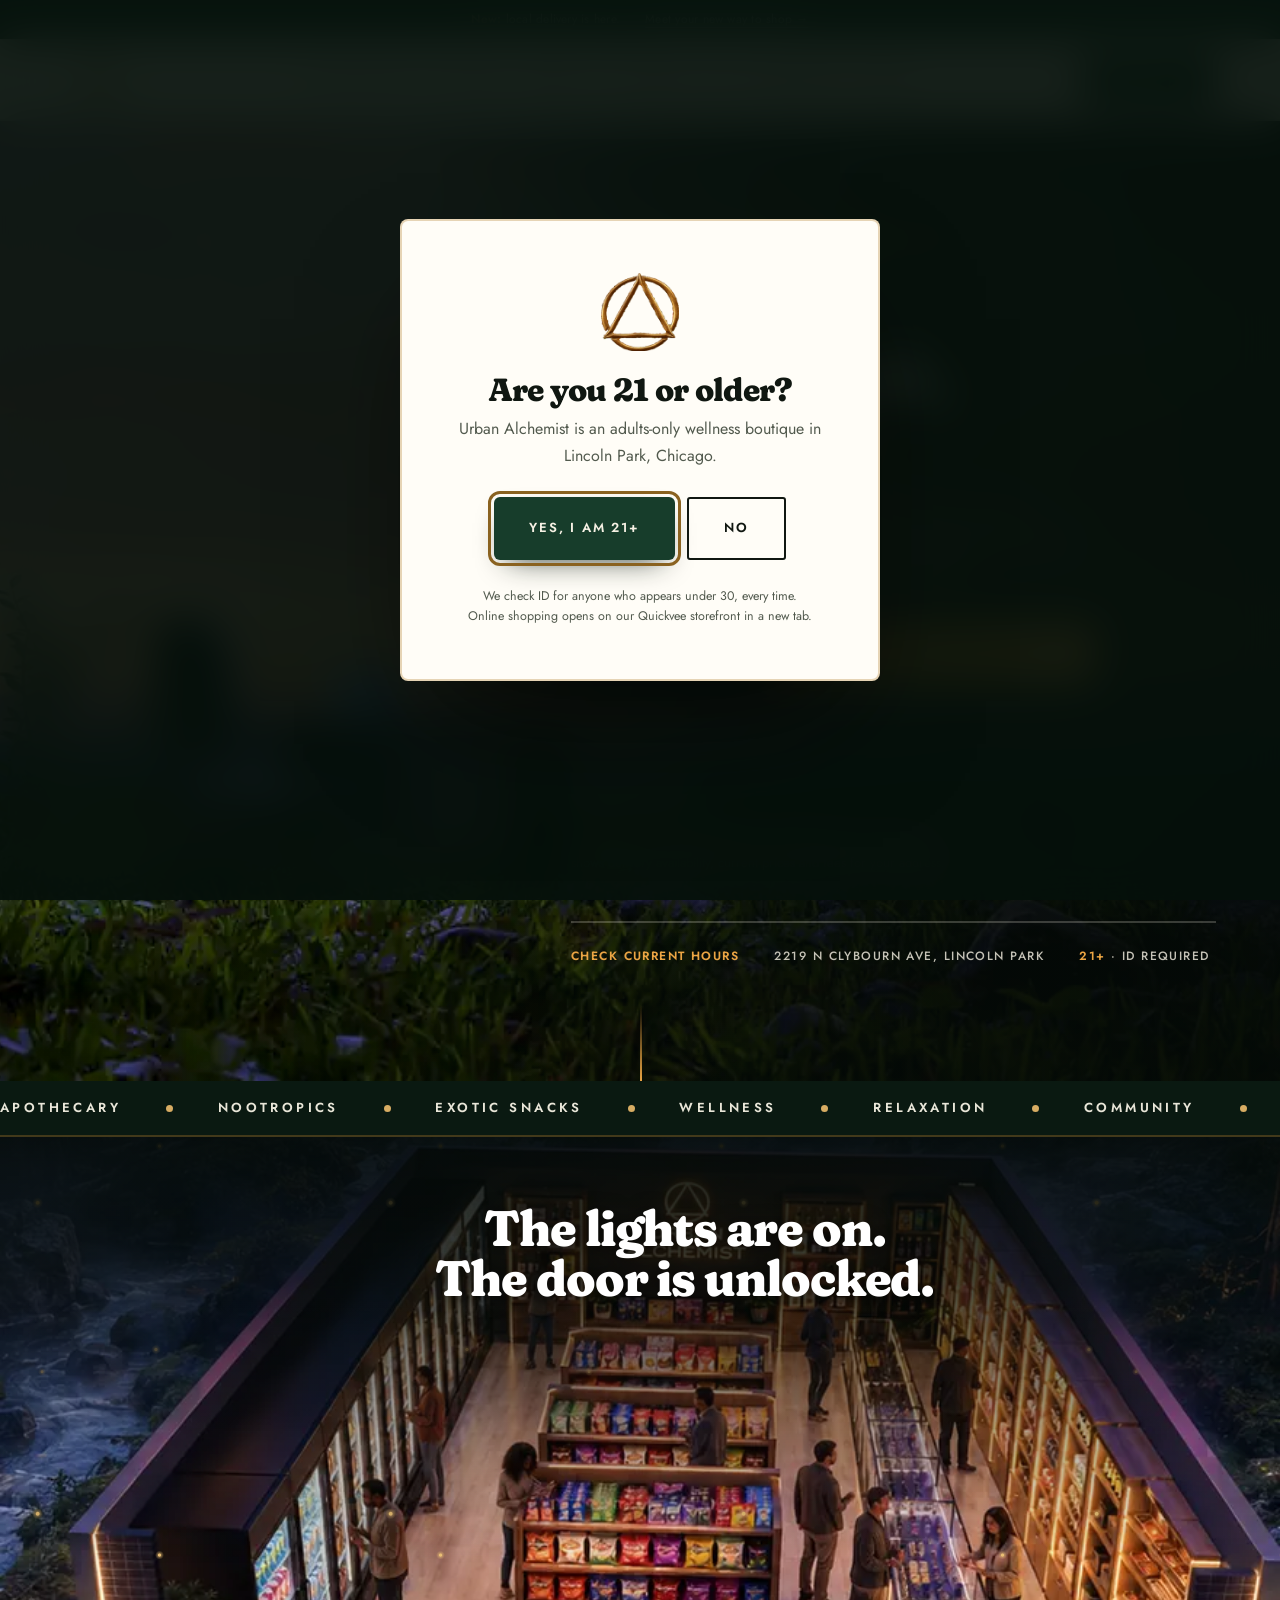
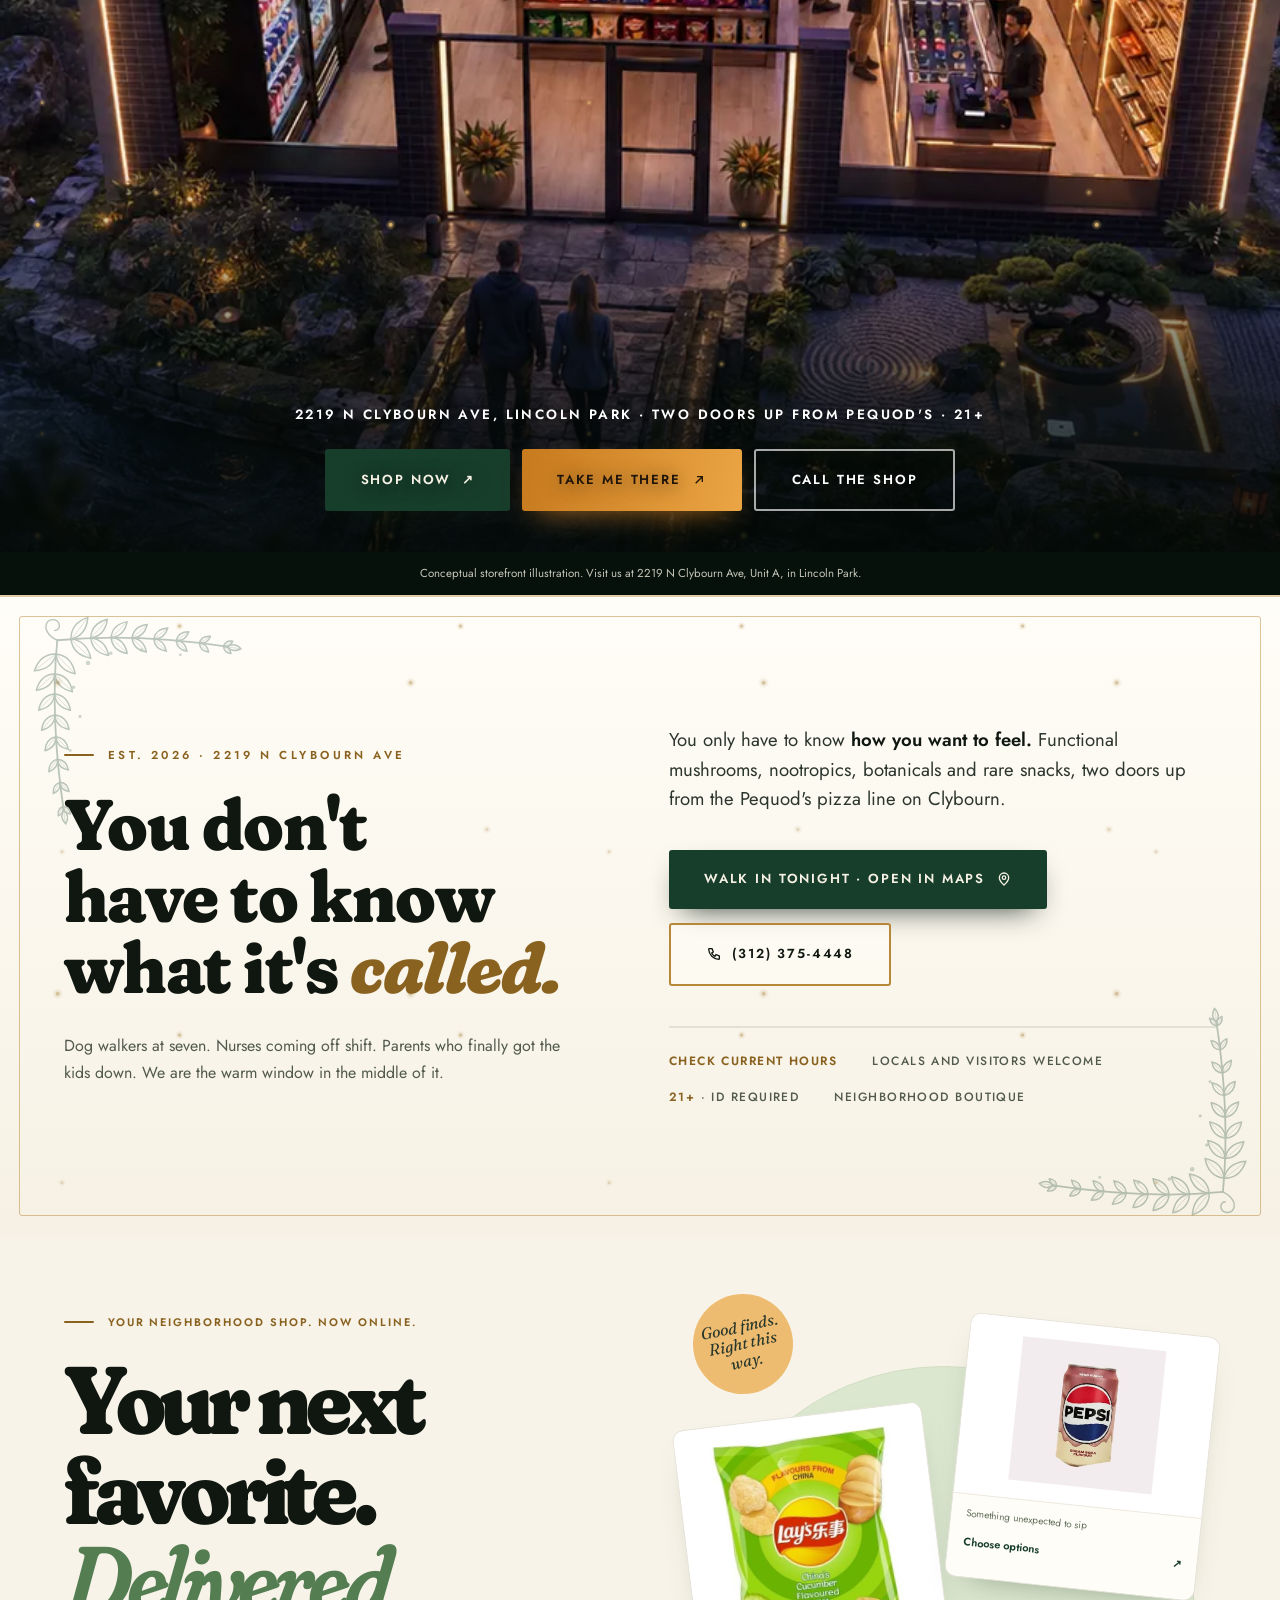
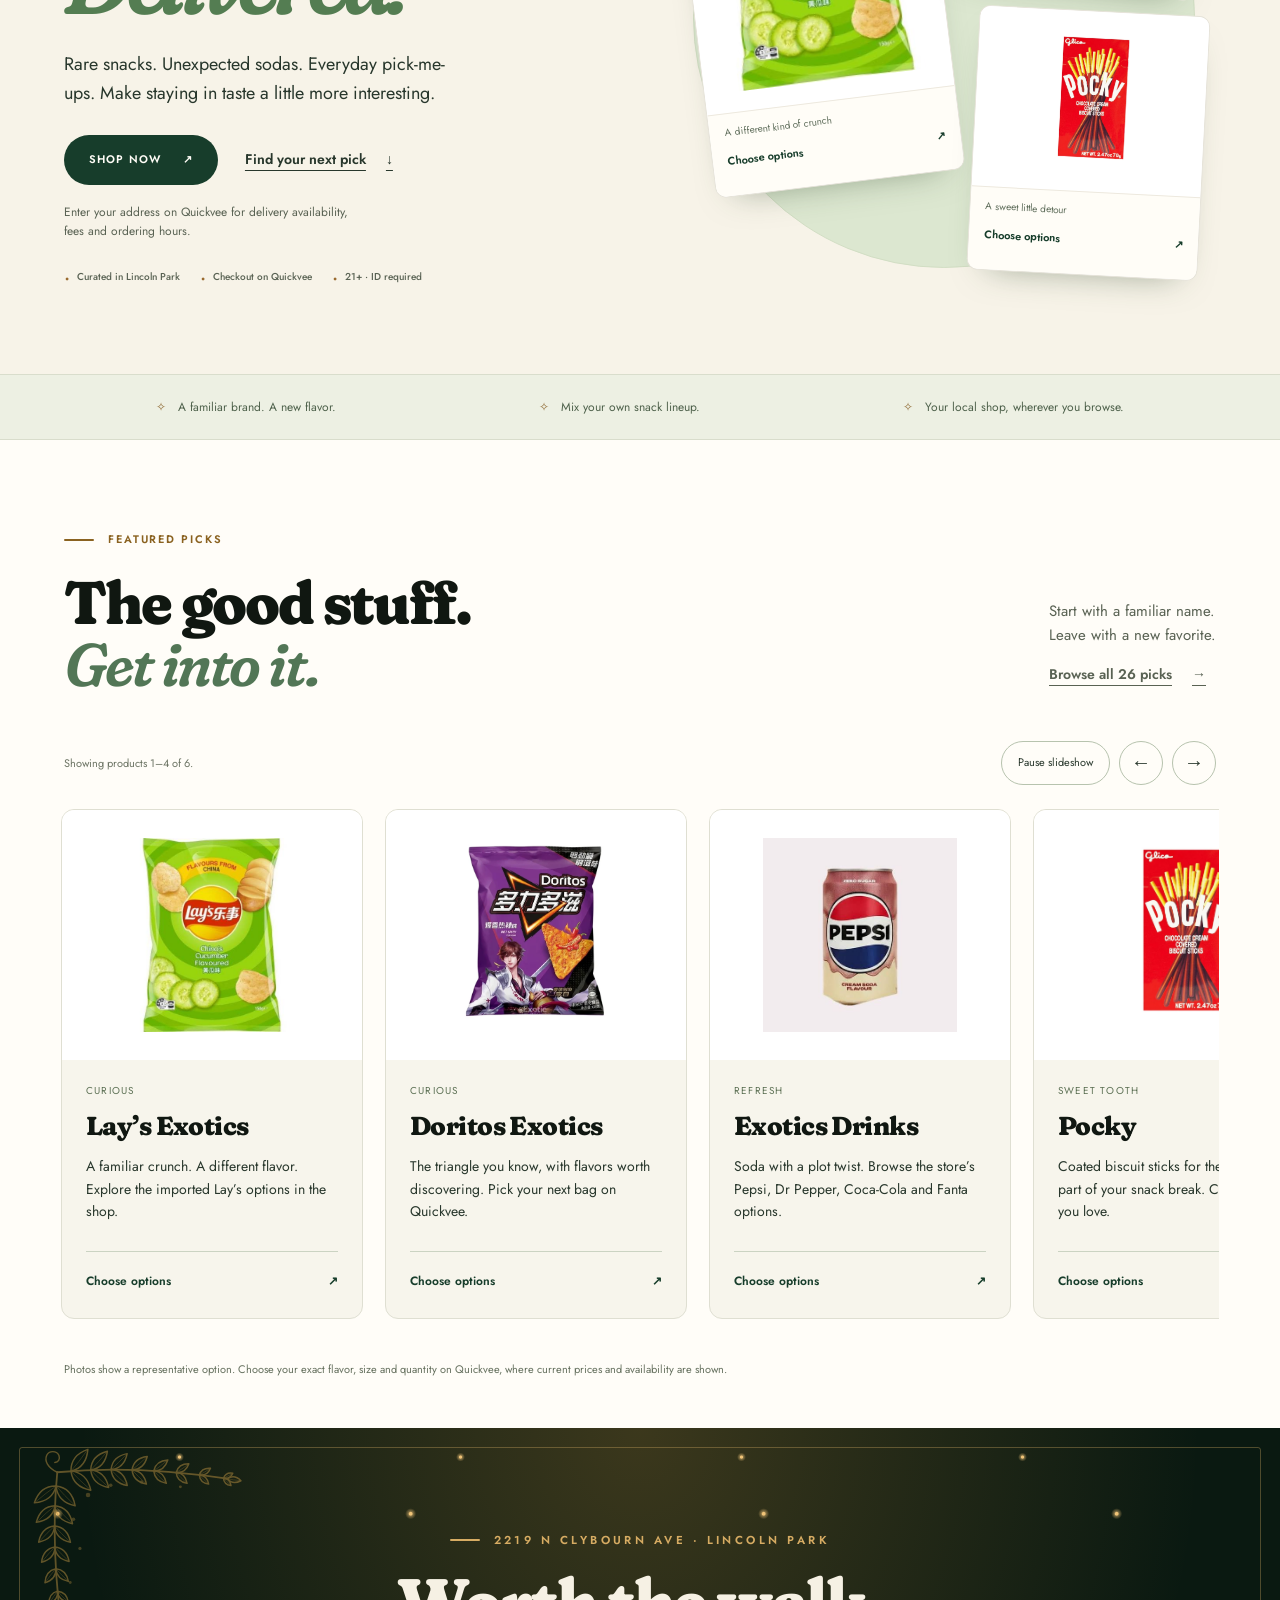
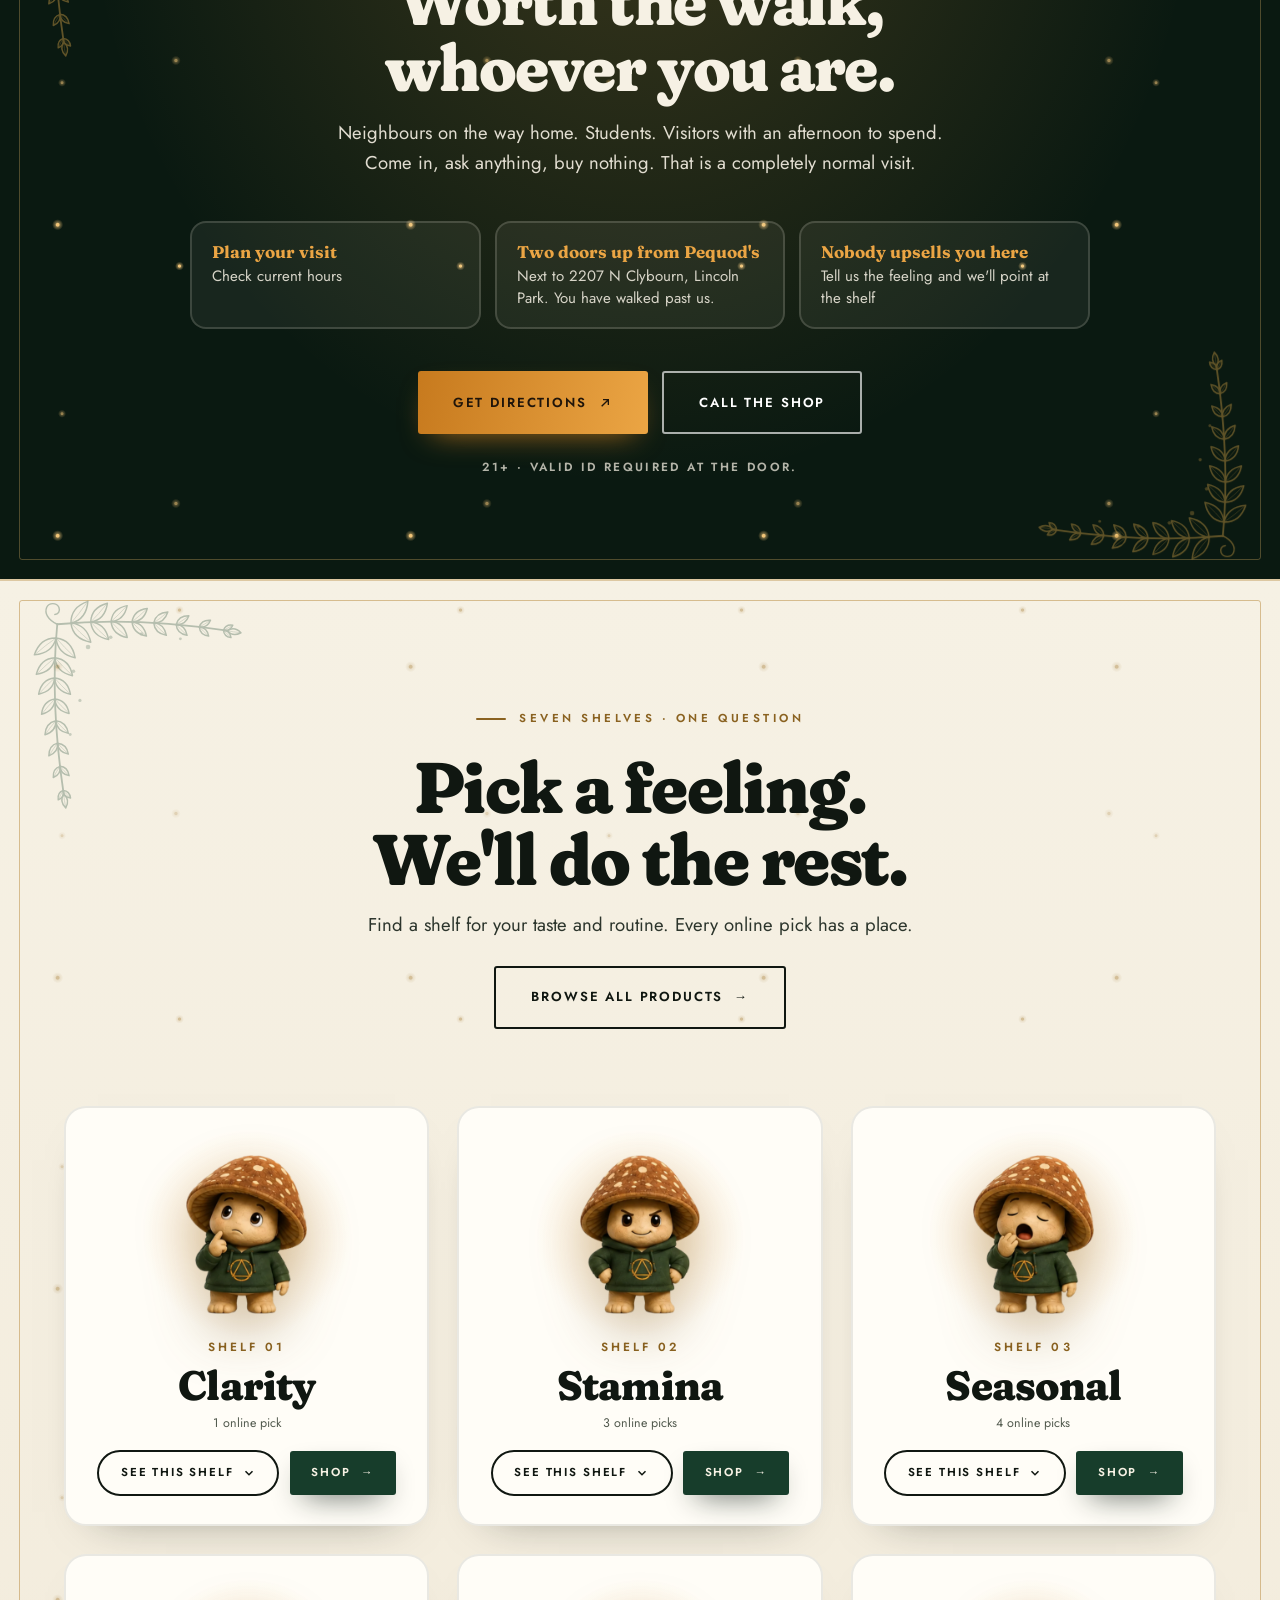
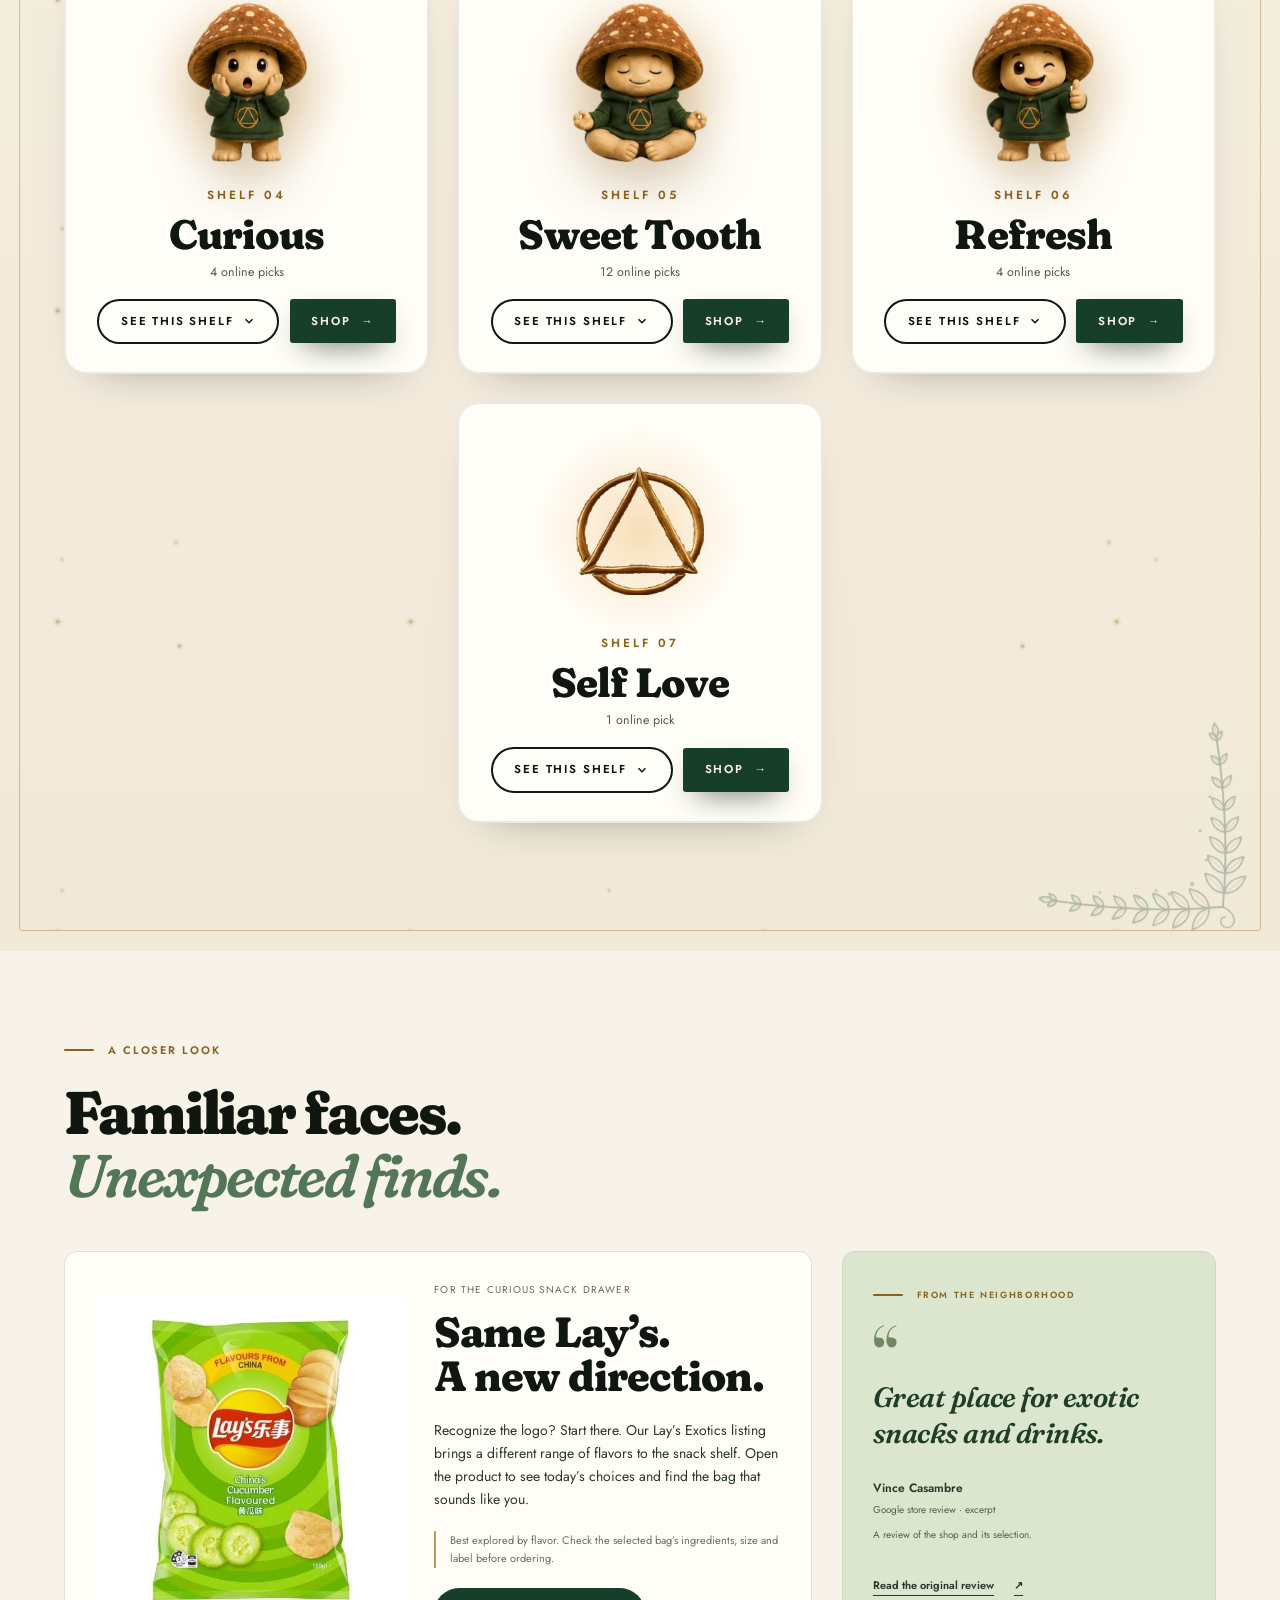
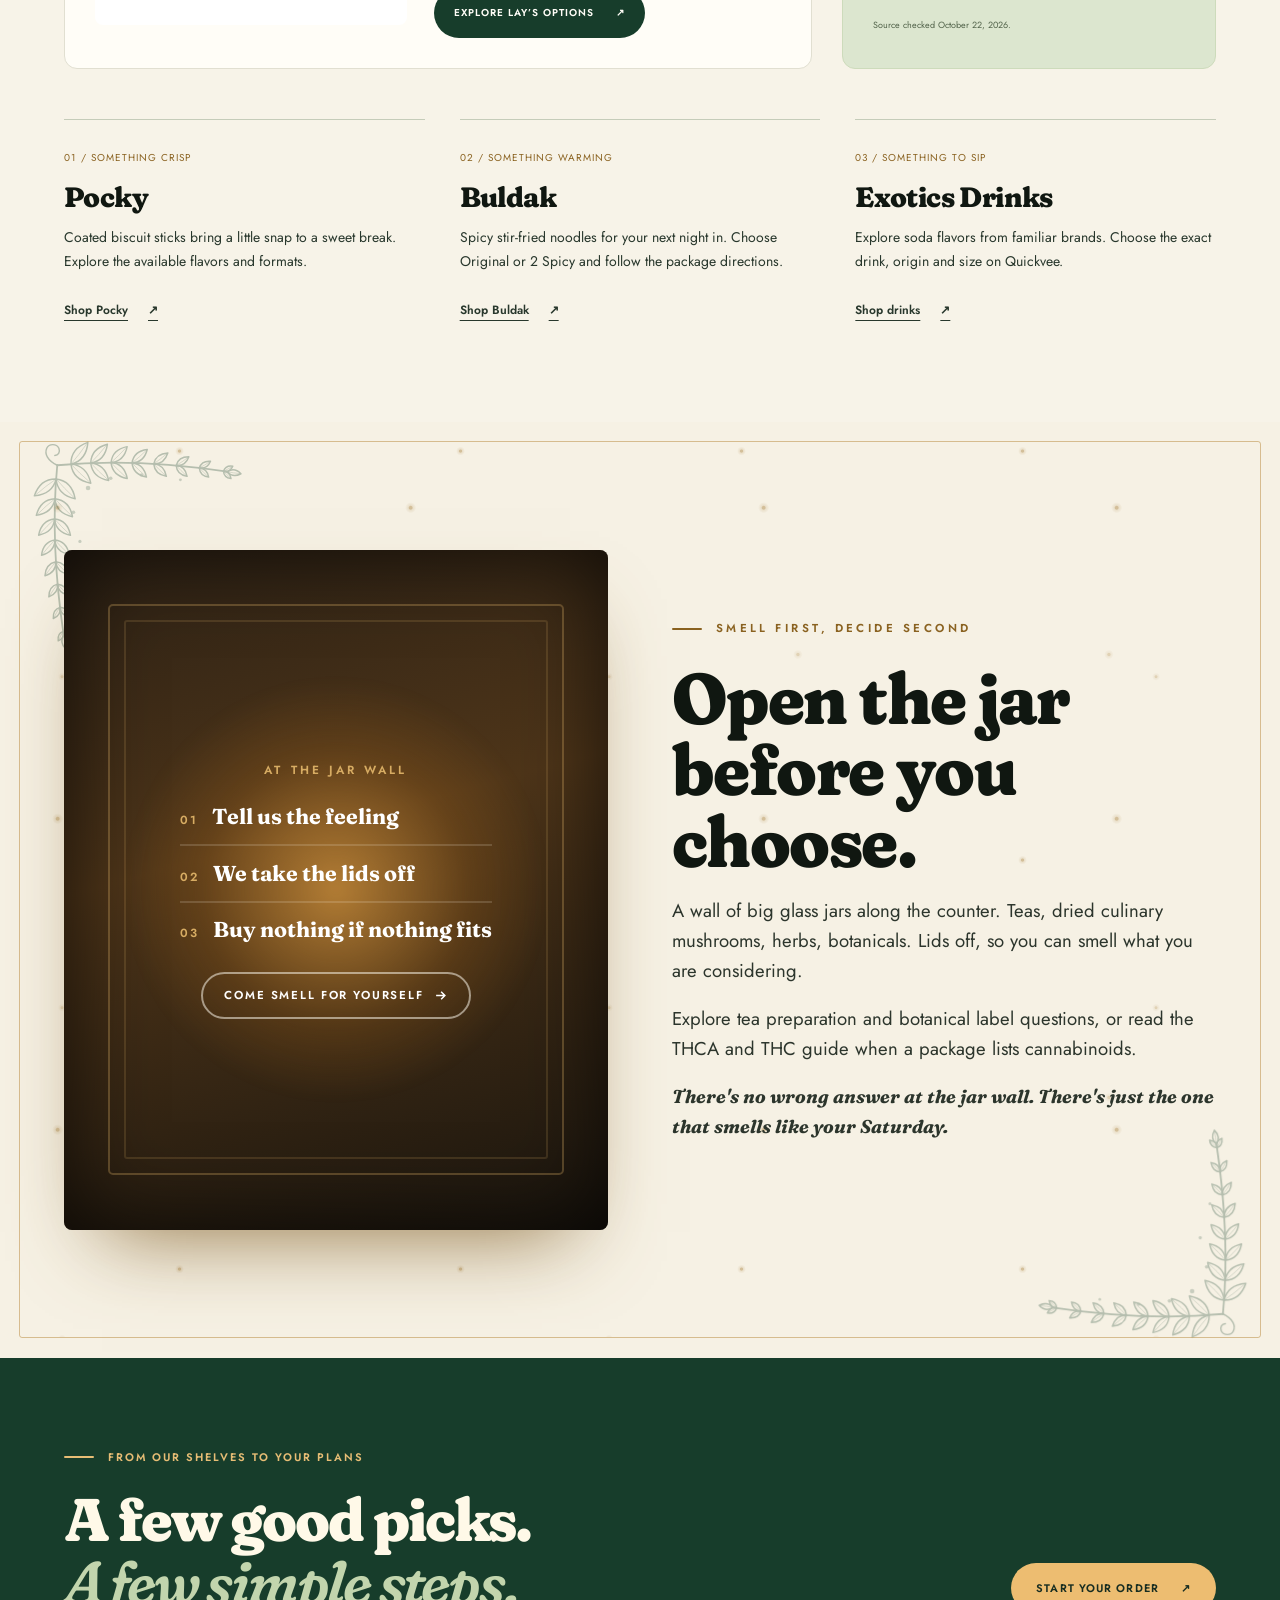
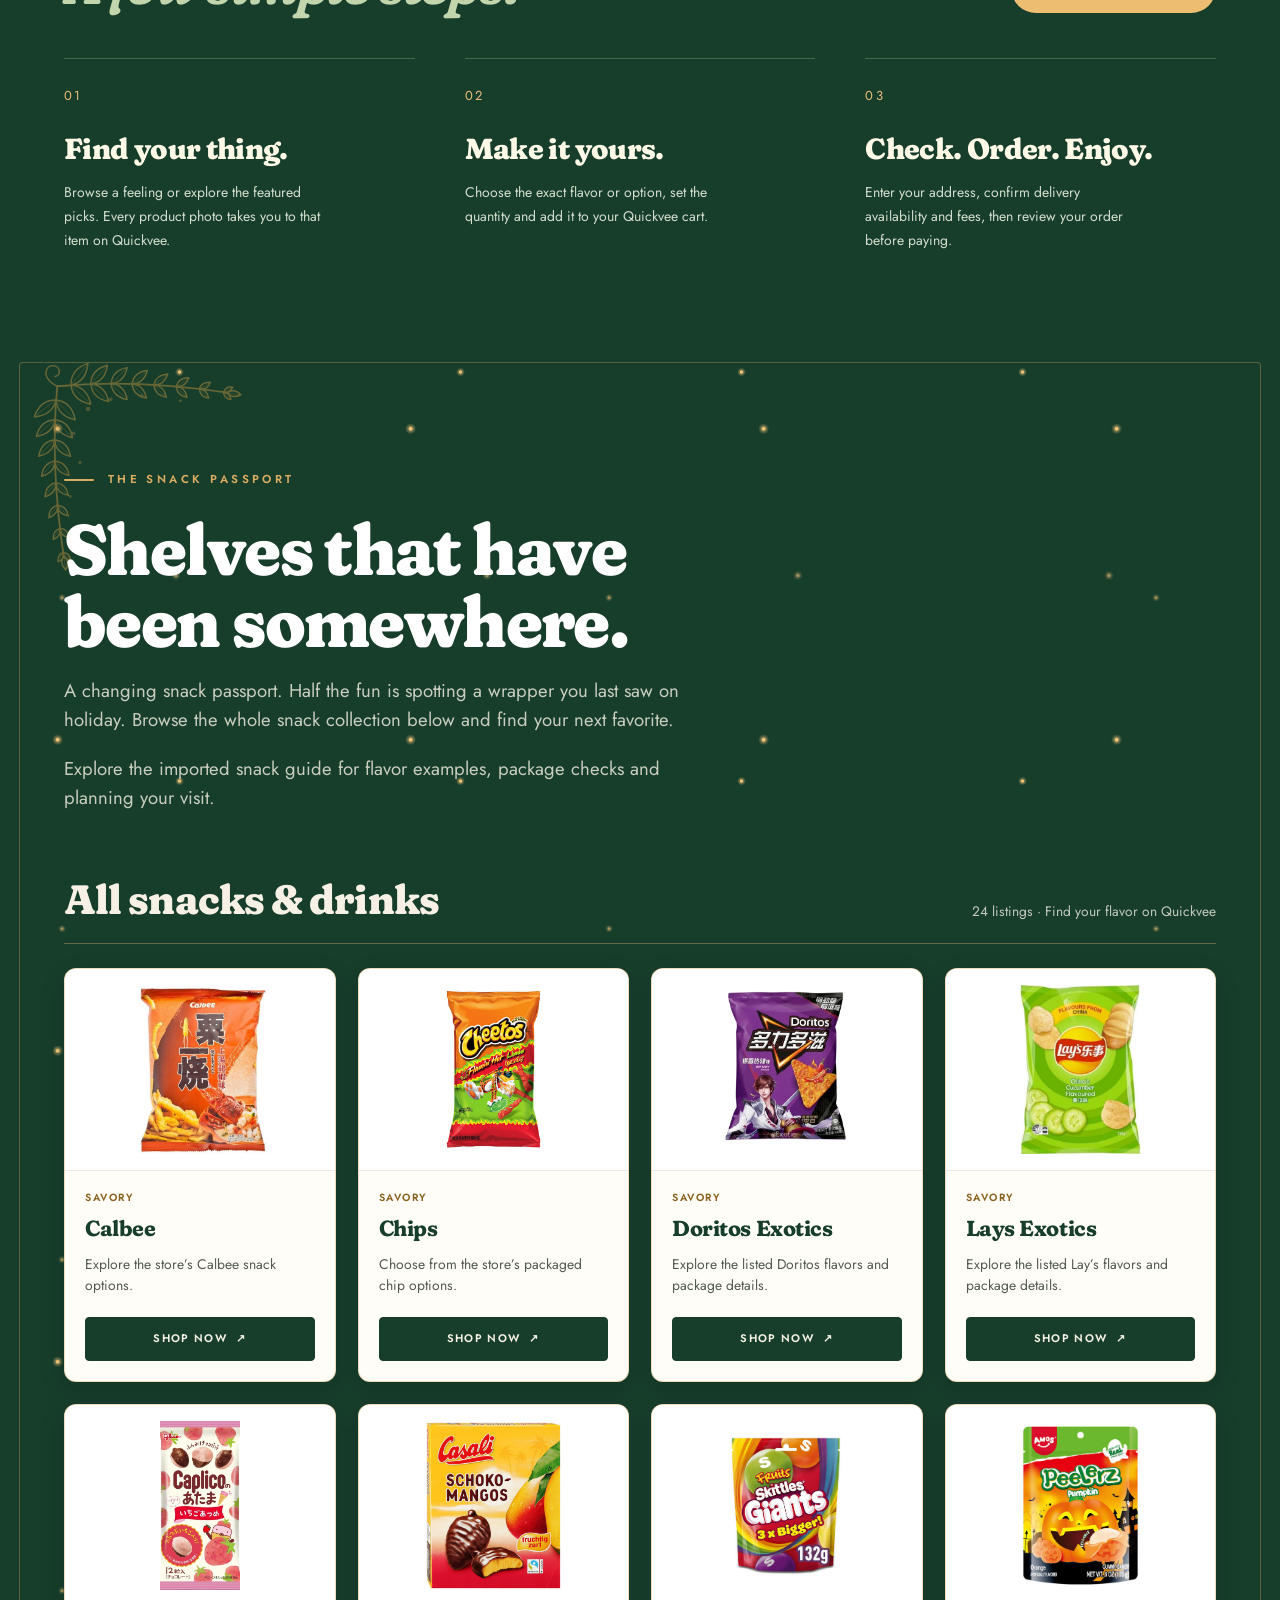
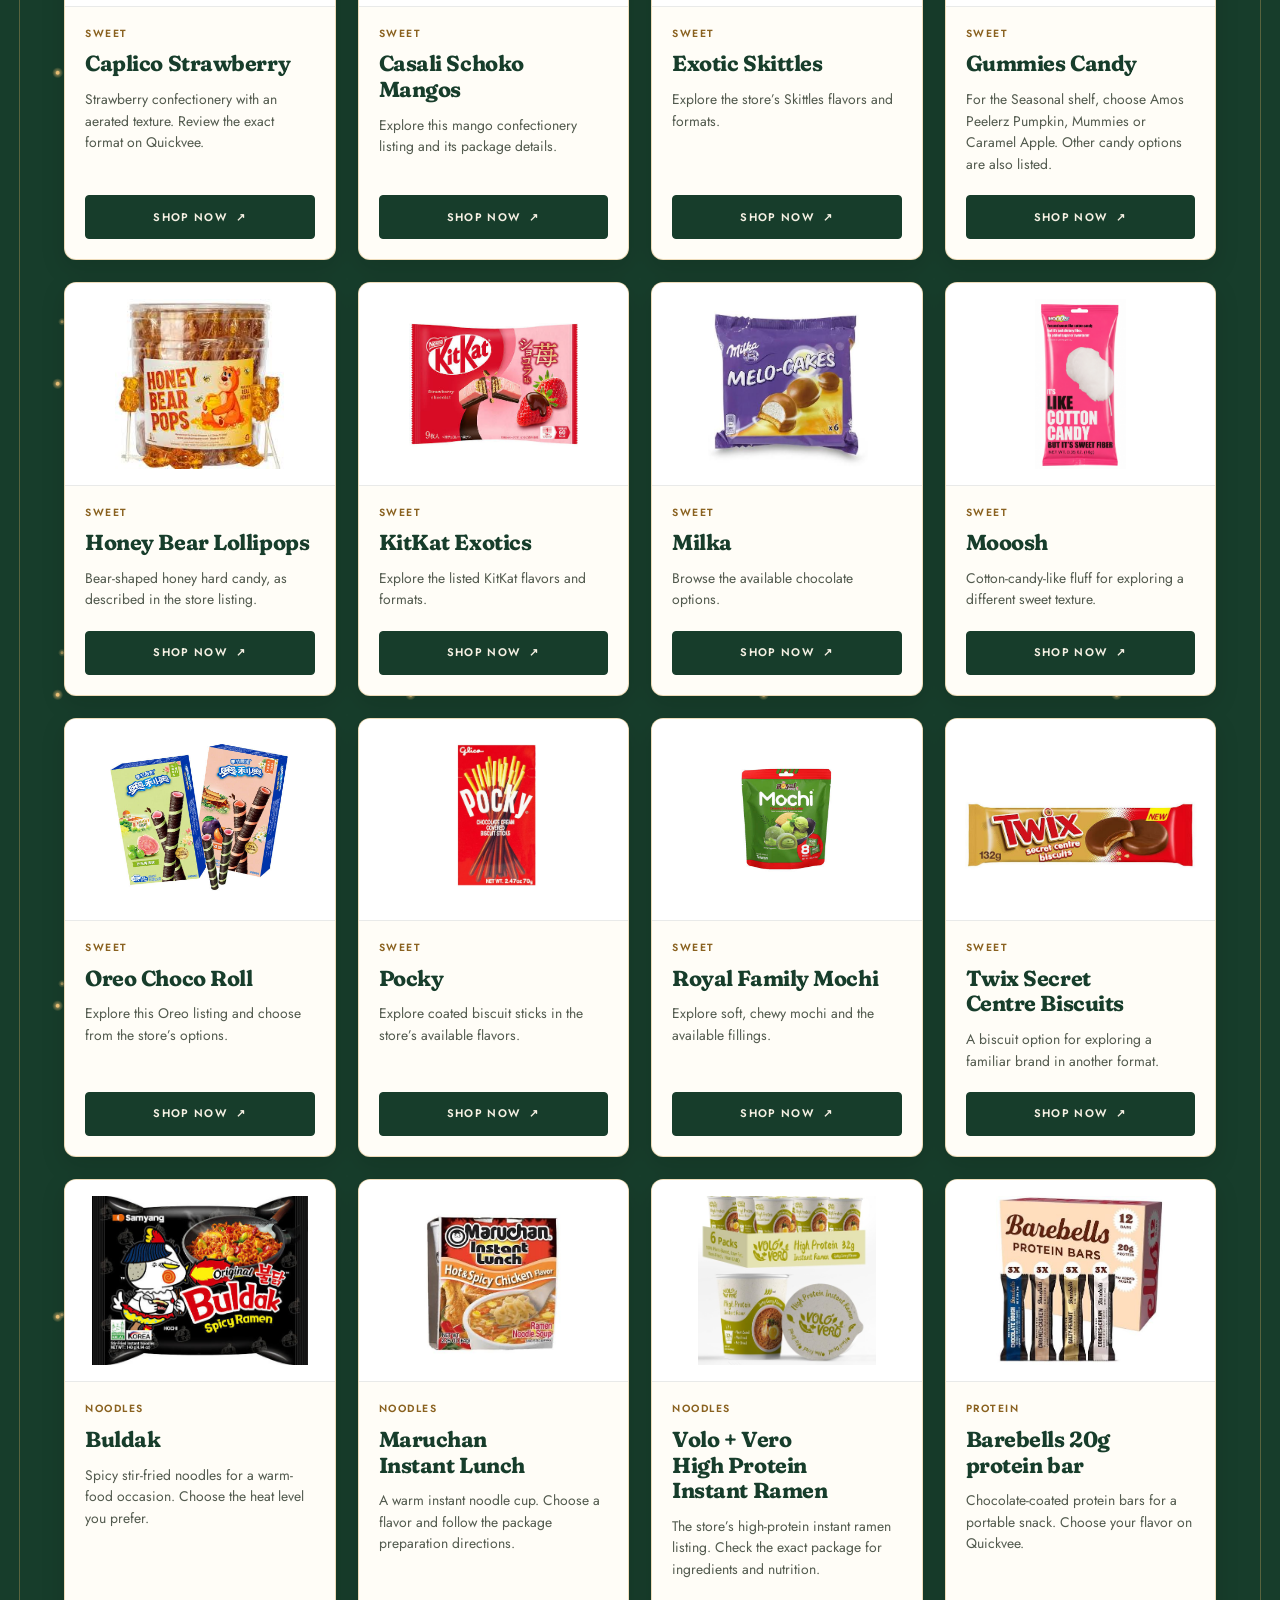
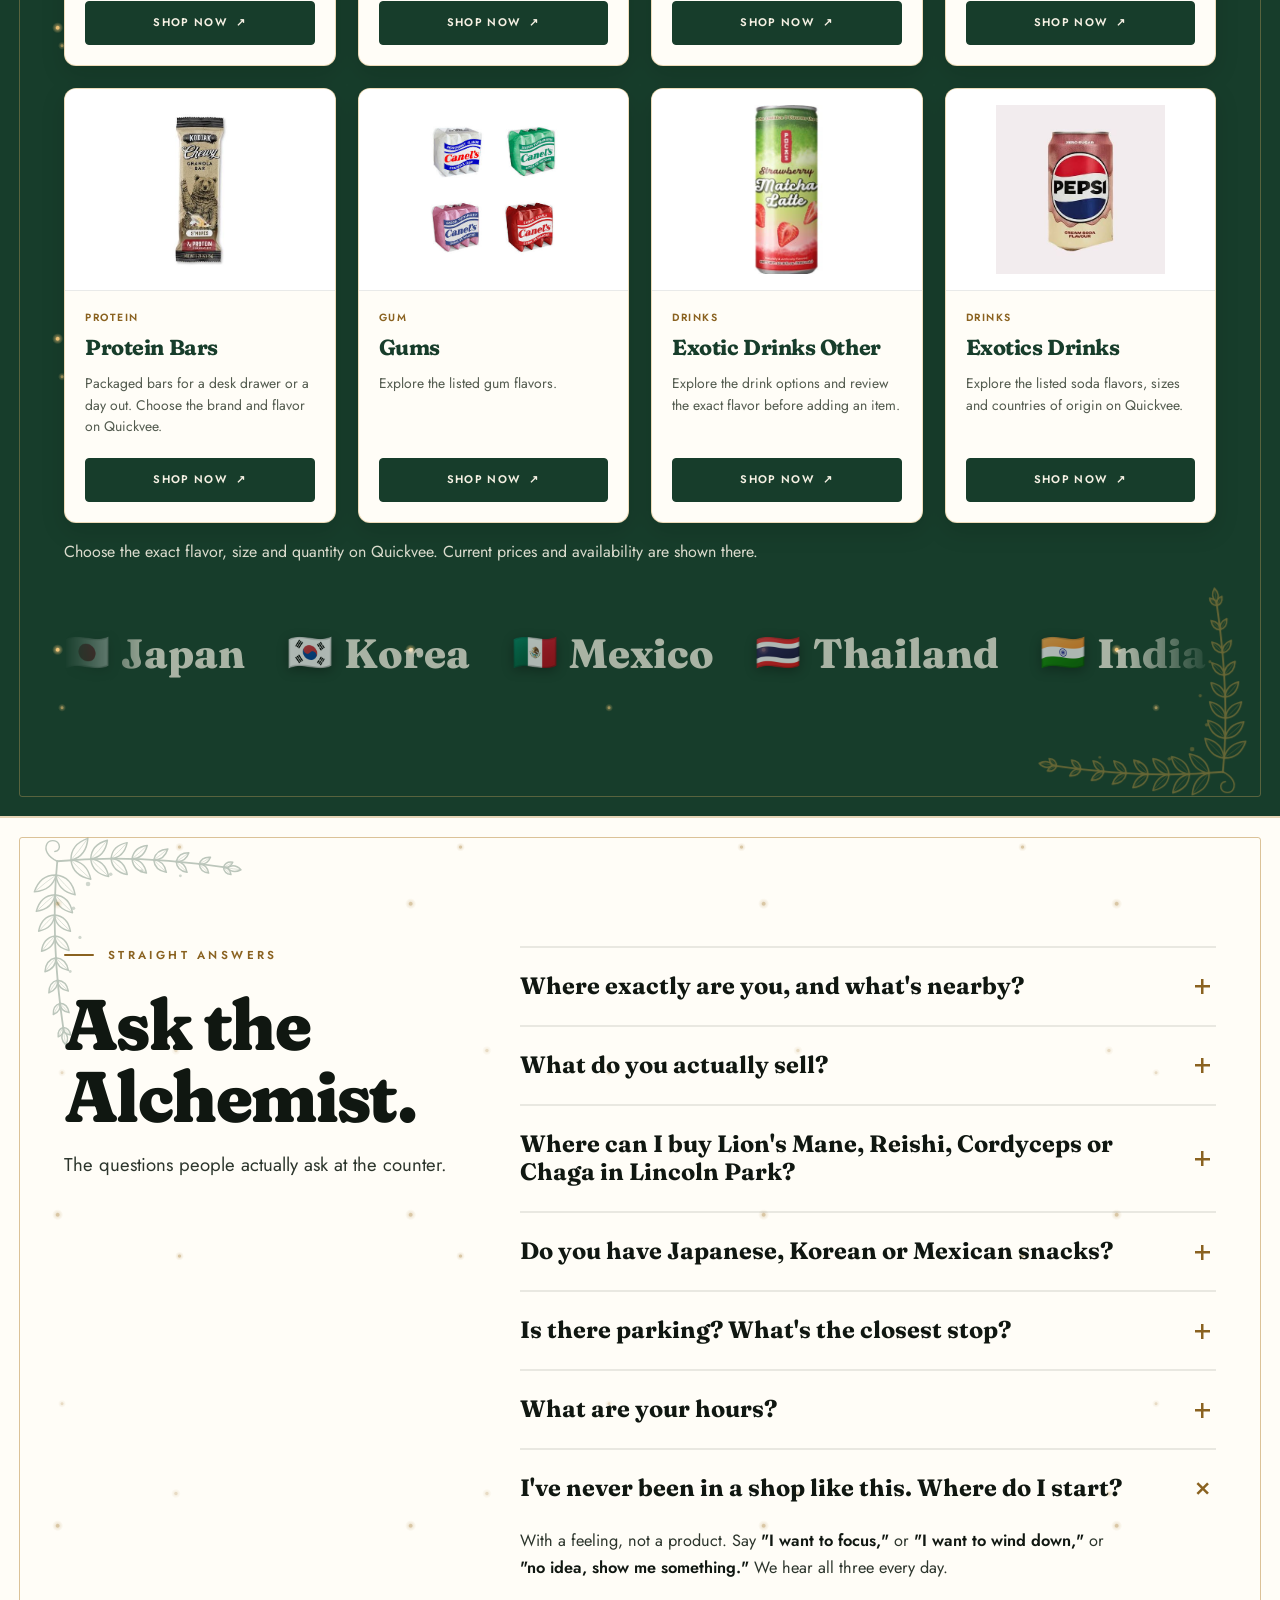
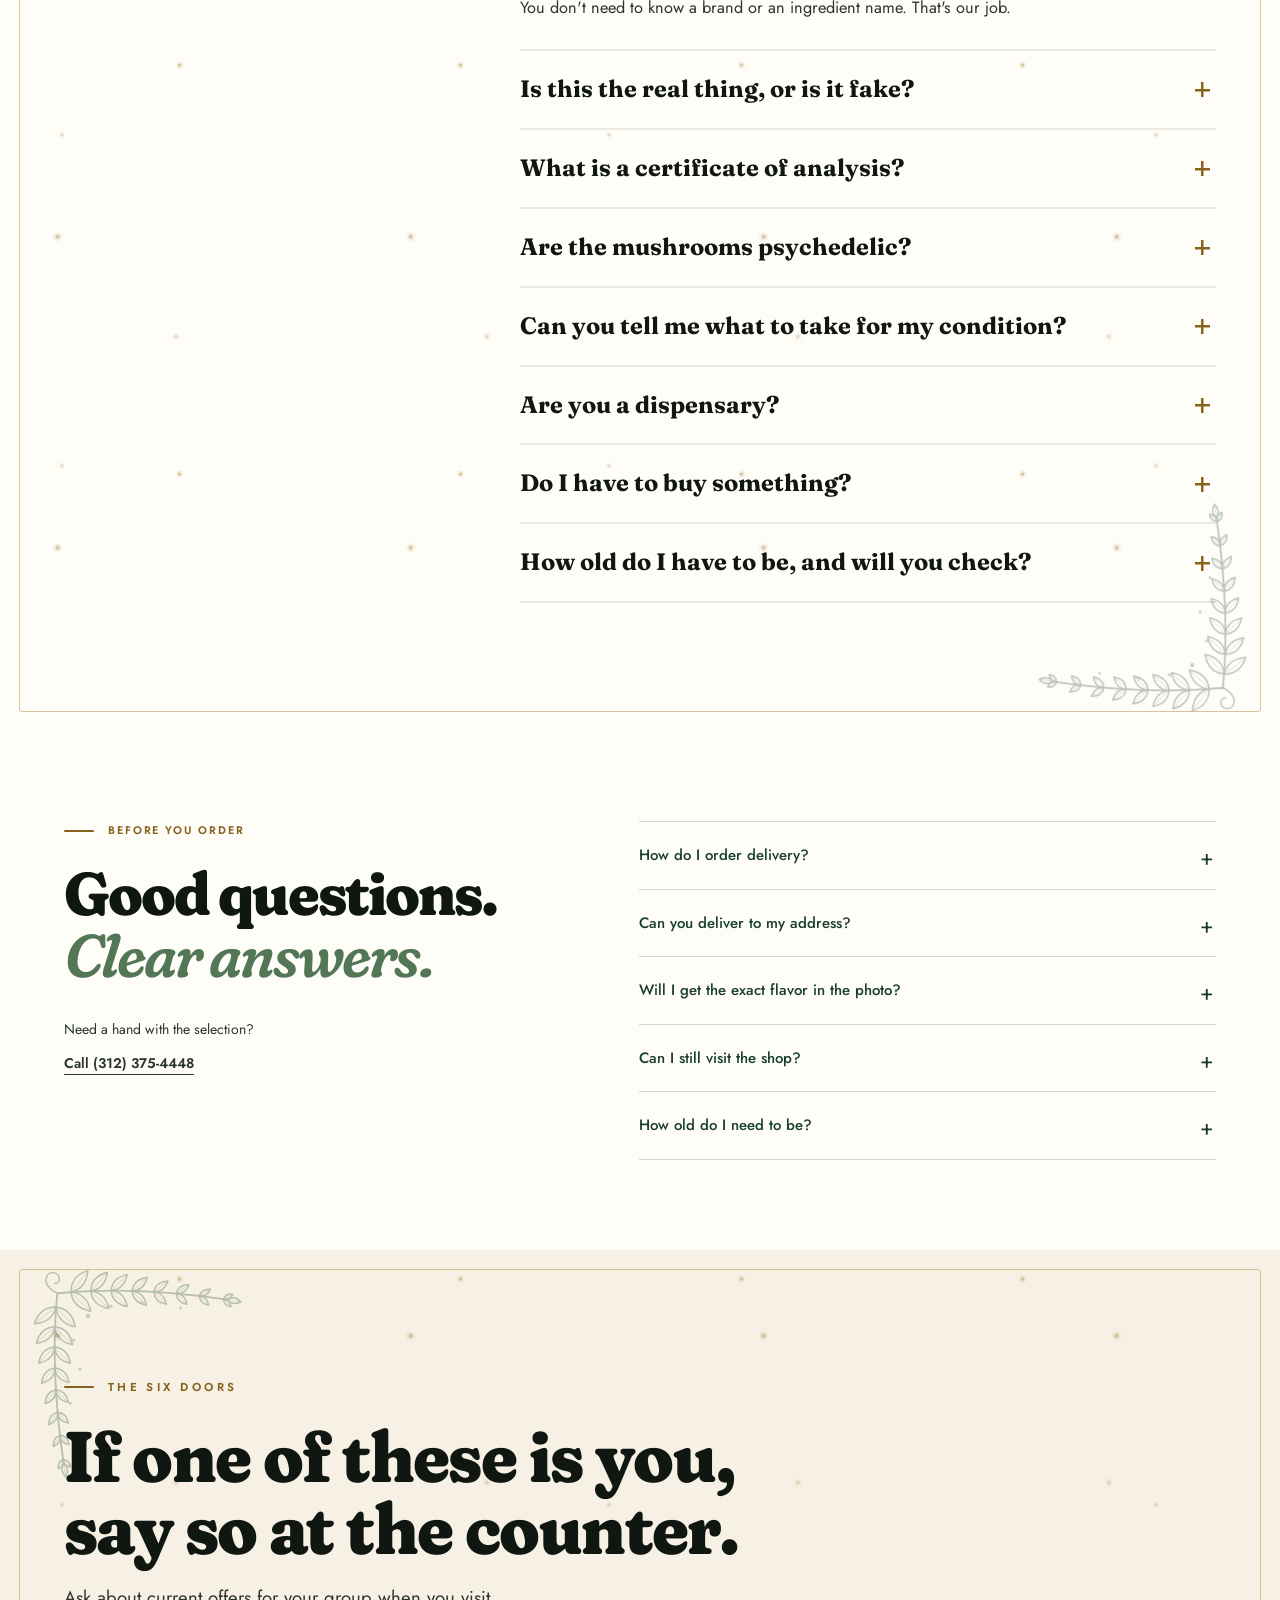
==== index.html @ 3e60f246 "Show the complete snack collection in Snack Passport" ====
<!doctype html>
<html lang="en">
<head>
<meta charset="utf-8">
<meta name="viewport" content="width=device-width,initial-scale=1,viewport-fit=cover">
<!-- Google Search Console ownership. -->
<meta name="google-site-verification" content="z3QBZ-_ORjBGouQZx4X2TPsiIkwcQX7FiQcSIyAx5fs">
<title>Urban Alchemist | Exotic Snacks &amp; Local Delivery in Lincoln Park</title>
<meta name="description" content="Rare snacks, unexpected sodas and everyday finds from Urban Alchemist in Lincoln Park, Chicago. Explore the online shelves and order local delivery through Quickvee. 21+.">
<meta name="keywords" content="wellness apothecary Lincoln Park, nootropics Chicago 60614, functional mushrooms Lincoln Park, Lion's Mane coffee Chicago, Reishi tea Lincoln Park, Cordyceps Chicago, Chaga Chicago, exotic snacks Lincoln Park, Japanese snacks Chicago, Korean snacks Bucktown, loose leaf tea Clybourn Ave, glass and grinders Lincoln Park, shop near Pequod's Pizza, wellness shop near DePaul University">
<meta name="geo.region" content="US-IL">
<meta name="geo.placename" content="Lincoln Park, Chicago">
<meta name="geo.position" content="41.922650;-87.667820">
<meta name="ICBM" content="41.922650, -87.667820">
<meta name="theme-color" content="#F6F1E4">
<link rel="canonical" href="https://www.ualincolnpark.com/">
<meta property="og:type" content="website">
<meta property="og:site_name" content="Urban Alchemist">
<meta property="og:url" content="https://www.ualincolnpark.com/">
<meta property="og:title" content="Your next favorite. Delivered. | Urban Alchemist">
<meta property="og:description" content="Exotic snacks, unexpected sodas and local delivery from Lincoln Park. Find your next pick and shop on Quickvee. 21+.">
<meta property="og:image" content="https://www.ualincolnpark.com/assets/urban-alchemist-logo-lockup.webp">
<meta property="og:image:alt" content="Urban Alchemist logo">
<meta name="twitter:card" content="summary_large_image">
<meta name="twitter:title" content="Your next favorite. Delivered. | Urban Alchemist">
<meta name="twitter:description" content="Explore exotic snacks, drinks and everyday finds. Local delivery through Quickvee. 21+.">
<meta name="twitter:image" content="https://www.ualincolnpark.com/assets/urban-alchemist-logo-lockup.webp">
<link rel="icon" href="/assets/urban-alchemist-logo-mark.webp">
<link rel="preconnect" href="https://fonts.googleapis.com">
<link rel="preconnect" href="https://fonts.gstatic.com" crossorigin>
<link rel="stylesheet" href="https://fonts.googleapis.com/css2?family=Fraunces:ital,opsz,wght@0,9..144,600;0,9..144,700;0,9..144,800;1,9..144,600;1,9..144,700&family=Jost:wght@400;500;600&display=swap">
<link rel="stylesheet" href="/styles.css?v=delivery-20261022">
<link rel="stylesheet" href="/delivery.css?v=20261022-1">
<link rel="stylesheet" href="/restore.css?v=20261022-2">
<link rel="stylesheet" href="/passport.css?v=20261022-1">
<script type="application/ld+json">{"@context": "https://schema.org", "@graph": [{"@type": ["LocalBusiness", "Store"], "@id": "https://www.ualincolnpark.com/#store", "name": "Urban Alchemist", "url": "https://www.ualincolnpark.com/", "description": "A Lincoln Park boutique with an online selection of exotic snacks, drinks and everyday finds. Browse products and order local delivery through Quickvee.", "telephone": "+1-312-375-4448", "image": "https://www.ualincolnpark.com/assets/urban-alchemist-logo-lockup.webp", "address": {"@type": "PostalAddress", "streetAddress": "2219 N Clybourn Ave Unit A", "addressLocality": "Chicago", "addressRegion": "IL", "postalCode": "60614", "addressCountry": "US"}, "audience": {"@type": "Audience", "audienceType": "Adults 21 and over"}, "hasOfferCatalog": {"@type": "OfferCatalog", "name": "The Feeling Shelves", "itemListElement": [{"@type": "OfferCatalog", "name": "Clarity", "description": "Coffee and tea drinks for a morning ritual. Explore by taste and format."}, {"@type": "OfferCatalog", "name": "Stamina", "description": "Portable protein snacks and easy meals for busy days."}, {"@type": "OfferCatalog", "name": "Seasonal", "description": "Autumn sweets and warm noodle bowls for cooler days."}, {"@type": "OfferCatalog", "name": "Curious", "description": "Savory snacks and flavors worth exploring."}, {"@type": "OfferCatalog", "name": "Sweet Tooth", "description": "Chocolate, chewy sweets, mochi and playful confectionery textures."}, {"@type": "OfferCatalog", "name": "Refresh", "description": "Sodas, tea drinks, juice, gum and functional seltzers for a flavor break."}, {"@type": "OfferCatalog", "name": "Self Love", "description": "Dame personal-care devices, adult accessories and a dietary supplement. Review the exact item and package."}]}, "alternateName": "Urban Alchemist Chicago", "logo": "https://www.ualincolnpark.com/assets/urban-alchemist-logo-lockup.webp", "geo": {"@type": "GeoCoordinates", "latitude": 41.92265, "longitude": -87.66782}, "hasMap": "https://www.google.com/maps/place/Urban+Alchemist/data=!4m2!3m1!1s0x0:0x64ffc79f9ca78baf", "sameAs": ["https://www.google.com/maps/place/Urban+Alchemist/data=!4m2!3m1!1s0x0:0x64ffc79f9ca78baf", "https://www.tiktok.com/@urban.alchemist.c"]}, {"@type": "WebSite", "@id": "https://www.ualincolnpark.com/#website", "url": "https://www.ualincolnpark.com/", "name": "Urban Alchemist", "inLanguage": "en-US", "publisher": {"@id": "https://www.ualincolnpark.com/#store"}}, {"@type": "FAQPage", "@id": "https://www.ualincolnpark.com/#faq", "mainEntity": [{"@type": "Question", "name": "Where exactly are you, and what's nearby?", "acceptedAnswer": {"@type": "Answer", "text": "2219 N Clybourn Ave, Unit A, Chicago, IL 60614, in Lincoln Park. We're two doors up from the Pequod's Pizza line at 2207, about half a mile from the DePaul University campus, and a short walk from Webster Place. Walkable from Lincoln Park and Bucktown, a short ride from the Loop, and there's street parking on Clybourn. If you're waiting on a deep-dish table, you have time."}}, {"@type": "Question", "name": "What do you actually sell?", "acceptedAnswer": {"@type": "Answer", "text": "Our shelves bring together wellness and personal-care formats, teas and botanicals, and rare imported snacks and drinks. In-store selection may differ. Browse our current online picks or call about a specific item. The feeling menu is a way to browse by taste, occasion and routine, so you do not need to know a brand before you walk in."}}, {"@type": "Question", "name": "Where can I buy Lion's Mane, Reishi, Cordyceps or Chaga in Lincoln Park?", "acceptedAnswer": {"@type": "Answer", "text": "Start here at 2219 N Clybourn Ave, or explore our online selection. Current functional-seltzer listings include formulas naming culinary and functional mushrooms. Check the exact ingredients and available options on Quickvee, or call about other in-store formats. A mushroom name alone does not describe a complete product formula. Read the package for the exact item you are considering."}}, {"@type": "Question", "name": "Do you have Japanese, Korean or Mexican snacks?", "acceptedAnswer": {"@type": "Answer", "text": "Yes. The snack wall is sorted by country: Japan, Korea, Mexico, Thailand, India, the Philippines, the United Kingdom, Germany, Brazil and Nigeria, and it changes as things come in. It is the reason a lot of people first walk through the door, and it is a two-minute detour if you are already on Clybourn waiting for a table."}}, {"@type": "Question", "name": "Is there parking? What's the closest stop?", "acceptedAnswer": {"@type": "Answer", "text": "There is street parking on Clybourn, and the Webster Place lot is a short walk. The 74 Fullerton and 73 Armitage buses both put you within a few blocks, and the Fullerton stop on the Red, Brown and Purple lines is walkable from the DePaul side. Coming from Bucktown or Wrightwood, it is a straight shot down Clybourn."}}, {"@type": "Question", "name": "What are your hours?", "acceptedAnswer": {"@type": "Answer", "text": "Check current hours on Google or call ahead. Call (312) 375-4448 if you're making a late trip."}}, {"@type": "Question", "name": "I've never been in a shop like this. Where do I start?", "acceptedAnswer": {"@type": "Answer", "text": "With a feeling, not a product. Say \"I want to focus,\" or \"I want to wind down,\" or \"no idea, show me something.\" We hear all three every day. You don't need to know a brand or an ingredient name. That's our job."}}, {"@type": "Question", "name": "Is this the real thing, or is it fake?", "acceptedAnswer": {"@type": "Answer", "text": "Check the manufacturer, sealed package and available documentation for the exact item. Ask us to help read its label or any batch report supplied with it. Product types differ: a food label, device manual and supplement package answer different questions. We can help you find the relevant information."}}, {"@type": "Question", "name": "What is a certificate of analysis?", "acceptedAnswer": {"@type": "Answer", "text": "A laboratory report showing the results of specified tests on a particular sample or batch. Check the batch number, laboratory, date and tests actually performed. Where a report is supplied, compare it with the exact package. A report answers the questions it tested; it is not a guarantee of a particular benefit."}}, {"@type": "Question", "name": "Are the mushrooms psychedelic?", "acceptedAnswer": {"@type": "Answer", "text": "Lion’s Mane, Cordyceps, Reishi and Chaga are the culinary and functional species discussed in our field guides. Complete retail formulas vary, so read the exact package rather than relying on a mushroom name or shelf category. If an ingredient or label is unclear, ask us to help identify it before you choose."}}, {"@type": "Question", "name": "Can you tell me what to take for my condition?", "acceptedAnswer": {"@type": "Answer", "text": "No, and we'd be suspicious of any shop that said yes. We're a retail store, not a clinic, and nothing we sell is intended to diagnose, treat, cure or prevent any disease. What we can do is tell you what something is, where it came from, how it has been used traditionally, and when we think you'd be wasting your money. For anything medical, talk to your doctor, especially if you're pregnant or nursing, have a diagnosed condition, or take prescription medication."}}, {"@type": "Question", "name": "Are you a dispensary?", "acceptedAnswer": {"@type": "Answer", "text": "We’re a neighborhood wellness boutique. This website’s shopping features cover the ordinary merchandise identified in our online catalog. For questions about the store or a specific product, call (312) 375-4448."}}, {"@type": "Question", "name": "Do I have to buy something?", "acceptedAnswer": {"@type": "Answer", "text": "No. People stand at the jar wall for twenty minutes and leave with nothing. That's a good visit. Come in out of the cold and ask a question."}}, {"@type": "Question", "name": "How old do I have to be, and will you check?", "acceptedAnswer": {"@type": "Answer", "text": "21 and over. We check ID for anyone who appears under 30, every single time, with no exceptions. That includes busy nights, and it includes regulars. There's a university half a mile away. We don't bend on this one."}}, {"@type": "Question", "name": "How do I order delivery?", "acceptedAnswer": {"@type": "Answer", "text": "Choose a product and open it on Quickvee. Select the exact flavor or option, choose your quantity and add it to your cart there. Enter your address and review the order before paying."}}, {"@type": "Question", "name": "Can you deliver to my address?", "acceptedAnswer": {"@type": "Answer", "text": "Quickvee checks delivery availability for your address. It also shows the current delivery fees, ordering hours and available fulfillment options before checkout."}}, {"@type": "Question", "name": "Will I get the exact flavor in the photo?", "acceptedAnswer": {"@type": "Answer", "text": "Product photos show a representative option from the store listing. Open the product to check the available flavors, sizes, ingredients and prices, then select the exact item you want."}}, {"@type": "Question", "name": "Can I still visit the shop?", "acceptedAnswer": {"@type": "Answer", "text": "Yes. Find us at 2219 N Clybourn Ave, Unit A, in Lincoln Park, Chicago. Check current hours on Google or call (312) 375-4448 before making a special trip."}}, {"@type": "Question", "name": "How old do I need to be?", "acceptedAnswer": {"@type": "Answer", "text": "Urban Alchemist is an adults-only store for customers 21 and over. Valid ID is required. Review any additional delivery verification requirements on Quickvee."}}]}]}</script>
</head>
<body class="heritage-page">
<a class="skip" href="#featured">Skip to products</a>
<noscript><style>.rv{opacity:1!important;transform:none!important}</style></noscript>
<div class="delivery-announcement"><span><b>New:</b> local delivery is here.</span><a href="#delivery-guide">Meet your new way to shop <span aria-hidden="true">→</span></a></div>
<header class="hdr" id="hdr">
  <a class="hdr__logo" href="#top" aria-label="Urban Alchemist, home" data-track-id="a-2">
    <img src="assets/urban-alchemist-logo-lockup.webp" width="900" height="672" alt="Urban Alchemist wellness apothecary, Lincoln Park, Chicago">
    <span class="hdr__place">Lincoln Park<br>Chicago &middot; 21+</span>
  </a>
  <nav class="hdr__nav" aria-label="Main navigation">
    <a href="#feel" data-track-id="a-3">The Feeling Menu</a>
    <a href="#guide" data-track-id="a-4">Field Guide</a>
    <a href="#house" data-track-id="a-5">The House</a>
    <a href="#ask" data-track-id="a-6">Ask</a>
    <a href="/blog" data-track-id="a-7">Journal</a>
    <a href="#visit" data-track-id="a-8">Visit</a>
    <a href="#featured" data-track-id="nav-featured">Featured picks</a>
    <a href="#delivery-guide" data-track-id="nav-delivery">Delivery</a>
  </nav>
  <a class="btn btn--fill hdr__shop" href="https://quickvee.com/merchant/SYE2217487IL?category=Snacks&amp;orderMethod=delivery&amp;categoryId=106635&amp;isSideBarFilter=true" target="_blank" rel="noopener noreferrer" aria-label="Shop now on Quickvee (opens in a new tab)" aria-describedby="shop-navigation-note" data-track-id="shop-header">
    <span>Shop now</span>
    <svg viewBox="0 0 24 24" fill="none" stroke="currentColor" stroke-width="2" aria-hidden="true"><path d="M7 17 17 7M9 7h8v8"/></svg>
  </a>
</header>
<main id="top">
<section class="hero" aria-labelledby="h1">
  <picture class="hero__bg">
    <source media="(max-width:700px)" srcset="assets/urban-alchemist-slow-down-sunset-desk-chicago-mobile.webp">
    <img src="assets/urban-alchemist-slow-down-sunset-desk-chicago.webp" width="2000" height="1125" alt="An office desk left out in an open field at sunset, the Urban Alchemist invitation to slow down for ten minutes" fetchpriority="high">
  </picture>
  <canvas id="gl" aria-hidden="true"></canvas>
  <div class="hero__in">
    <div class="hero__copy">
      <p class="eyebrow">Friendly neighborhood wellness store<span class="btn__x"> &middot; Lincoln Park</span></p>
      <h1 class="d1" id="h1">
        <span class="l"><span>Dude,</span></span>
        <span class="l"><span>take a break,</span></span>
        <span class="l"><span><i>seriously!</i></span></span>
      </h1>
      <p class="lede">Chicago does not do slow. We built a shop for the ten minutes in between. Take a break on Clybourn, or stay in and explore rare snacks, unexpected drinks and everyday finds for local delivery.</p>
      <div class="hero__cta">
        <a class="btn btn--fill hero__delivery-cta" href="https://quickvee.com/merchant/SYE2217487IL?category=Snacks&amp;orderMethod=delivery&amp;categoryId=106635&amp;isSideBarFilter=true" target="_blank" rel="noopener noreferrer" data-track-id="restored-hero-delivery"><span>Shop now</span><span aria-hidden="true">↗</span></a>
        <a class="btn btn--brass" href="https://maps.google.com/?q=Urban+Alchemist,2219+N+Clybourn+Ave,Chicago,IL+60614" target="_blank" rel="noopener noreferrer" data-track-id="a-10">
          <span>Take ten minutes<span class="btn__x"> tonight</span></span>
          <svg viewBox="0 0 24 24" fill="none" stroke="currentColor" stroke-width="2" aria-hidden="true"><path d="M12 21s7-6.4 7-11a7 7 0 1 0-14 0c0 4.6 7 11 7 11Z"/><circle cx="12" cy="10" r="2.6"/></svg>
        </a>
        <a class="btn btn--light" href="tel:+13123754448" data-track-id="a-11">
          <svg viewBox="0 0 24 24" fill="none" stroke="currentColor" stroke-width="2" aria-hidden="true"><path d="M5 4h4l2 5-2.5 1.5a11 11 0 0 0 5 5L15 13l5 2v4a1 1 0 0 1-1 1A16 16 0 0 1 4 5a1 1 0 0 1 1-1Z"/></svg>
          <span>(312) 375-4448</span>
        </a>
      </div>
      <a class="hero__browse-cta" href="#featured" data-track-id="hero-browse-products"><span>Explore the products</span><span aria-hidden="true">↓</span></a>
      <p class="hero__shop-note" id="shop-navigation-note">Choose your break: shop online or come by the store. Quickvee shows delivery availability, current prices and fees for your address.</p>
      <div class="hero__meta">
        <span><b>Check current hours</b></span>
        <span>2219 N Clybourn Ave, Lincoln Park</span>
        <span><b>21+</b> &middot; ID required</span>
      </div>
    </div>
  </div>
  <span class="cue" aria-hidden="true"></span>
</section>

<div class="tick" aria-hidden="true">
  <div class="tick__t">
    <span>Apothecary</span><span>Nootropics</span><span>Exotic Snacks</span><span>Wellness</span><span>Relaxation</span><span>Community</span>
    <span>Apothecary</span><span>Nootropics</span><span>Exotic Snacks</span><span>Wellness</span><span>Relaxation</span><span>Community</span>
    <span>Apothecary</span><span>Nootropics</span><span>Exotic Snacks</span><span>Wellness</span><span>Relaxation</span><span>Community</span>
    <span>Apothecary</span><span>Nootropics</span><span>Exotic Snacks</span><span>Wellness</span><span>Relaxation</span><span>Community</span>
  </div>
</div>



<section class="store" aria-labelledby="storeh">
  <i class="motes motes--free" aria-hidden="true"></i>
  <div class="store__fig">
    <picture>
      <source media="(max-width:760px)" srcset="assets/urban-alchemist-store-interior-lincoln-park-chicago-mobile.webp" width="880" height="698">
      <img src="assets/urban-alchemist-store-interior-lincoln-park-chicago.webp" width="1672" height="941" alt="Conceptual illustration of Urban Alchemist in a forest setting" loading="lazy">
    </picture>
    <div class="store__copy">
      <h2 id="storeh">The lights are on.<br>The door is unlocked.</h2>
    </div>
    <div class="store__foot">
      <p class="store__addr">2219 N Clybourn Ave, Lincoln Park &middot; Two doors up from Pequod's &middot; 21+</p>
      <div class="store__cta">
        <a class="btn btn--fill" href="https://quickvee.com/merchant/SYE2217487IL?category=Snacks&amp;orderMethod=delivery&amp;categoryId=106635&amp;isSideBarFilter=true" target="_blank" rel="noopener noreferrer" data-track-id="store-delivery"><span>Shop now</span><span aria-hidden="true">↗</span></a>
        <a class="btn btn--brass" href="https://maps.google.com/?q=Urban+Alchemist,2219+N+Clybourn+Ave,Chicago,IL+60614" target="_blank" rel="noopener noreferrer" data-track-id="a-12">
          <span>Take me there</span>
          <svg viewBox="0 0 24 24" fill="none" stroke="currentColor" stroke-width="2" aria-hidden="true"><path d="M7 17 17 7M9 7h8v8"/></svg>
        </a>
        <a class="btn btn--light" href="tel:+13123754448" data-track-id="a-13"><span>Call the shop</span></a>
      </div>
    </div>
  </div>
  <p class="store__caption">Conceptual storefront illustration. Visit us at 2219 N Clybourn Ave, Unit A, in Lincoln Park.</p>
</section>

<section class="on-light intro" aria-labelledby="introh">
  <span class="orn" aria-hidden="true"><i class="motes"></i></span>
  <div class="intro__in">
    <div class="intro__l rv">
      <p class="eyebrow">Est. 2026 &middot; 2219 N Clybourn Ave</p>
      <h2 class="d2" id="introh">You don't have to know<br>what it's <i>called.</i></h2>
      <p class="intro__hood">Dog walkers at seven. Nurses coming off shift. Parents who finally got the kids down. We are the warm window in the middle of it.</p>
    </div>
    <div class="intro__r rv" data-d="1">
      <p class="lede">You only have to know <strong>how you want to feel.</strong> Functional mushrooms, nootropics, botanicals and rare snacks, two doors up from the Pequod's pizza line on Clybourn.</p>
      <div class="hero__cta">
        <a class="btn btn--fill" href="https://maps.google.com/?q=Urban+Alchemist,2219+N+Clybourn+Ave,Chicago,IL+60614" target="_blank" rel="noopener noreferrer" data-track-id="a-14">
          <span>Walk in tonight<span class="btn__x"> &middot; Open in Maps</span></span>
          <svg viewBox="0 0 24 24" fill="none" stroke="currentColor" stroke-width="2" aria-hidden="true"><path d="M12 21s7-6.4 7-11a7 7 0 1 0-14 0c0 4.6 7 11 7 11Z"/><circle cx="12" cy="10" r="2.6"/></svg>
        </a>
        <a class="btn btn--brassline" href="tel:+13123754448" data-track-id="a-15">
          <svg viewBox="0 0 24 24" fill="none" stroke="currentColor" stroke-width="2" aria-hidden="true"><path d="M5 4h4l2 5-2.5 1.5a11 11 0 0 0 5 5L15 13l5 2v4a1 1 0 0 1-1 1A16 16 0 0 1 4 5a1 1 0 0 1 1-1Z"/></svg>
          <span>(312) 375-4448</span>
        </a>
      </div>
      <div class="hero__meta">
        <span><b>Check current hours</b></span>
        <span>Locals and visitors welcome</span>
        <span><b>21+</b> &middot; ID required</span>
        <span>Neighborhood boutique</span>
      </div>
    </div>
  </div>
</section>

<div class="delivery-home delivery-addition">
<section class="delivery-hero" aria-labelledby="delivery-headline">
<div class="delivery-hero__copy"><p class="eyebrow">Your neighborhood shop. Now online.</p><h2 id="delivery-headline">Your next<br>favorite.<br><em>Delivered.</em></h2><p class="delivery-hero__lede">Rare snacks. Unexpected sodas. Everyday pick-me-ups. Make staying in taste a little more interesting.</p><div class="delivery-hero__actions"><a class="btn btn--fill" href="https://quickvee.com/merchant/SYE2217487IL?category=Snacks&amp;orderMethod=delivery&amp;categoryId=106635&amp;isSideBarFilter=true" target="_blank" rel="noopener noreferrer" data-track-id="delivery-hero">Shop now <span aria-hidden="true">↗</span></a><a class="text-link" href="#featured">Find your next pick <span aria-hidden="true">↓</span></a></div><p class="delivery-note">Enter your address on Quickvee for delivery availability, fees and ordering hours.</p><ul class="hero-trust"><li>Curated in Lincoln Park</li><li>Checkout on Quickvee</li><li>21+ · ID required</li></ul></div>
<div class="delivery-hero__visual" aria-label="A few finds from our online shelves"><span class="hero-stamp" aria-hidden="true">Good finds.<br>Right this way.</span><article class="hero-pick hero-pick--1"><a class="hero-pick__image" href="https://quickvee.com/product/SYE2217487IL?orderMethod=delivery&amp;categoryid=106635&amp;product=13847593" target="_blank" rel="noopener noreferrer" aria-label="Choose options for Lays Exotics on Quickvee (opens in a new tab)" data-track-id="photo-13847593"><img src="/assets/products/quickvee-13847593-20261022.jpeg" width="500" height="500" alt="Lays Exotics — store listing photo" fetchpriority=high></a><div class="hero-pick__foot"><span>A different kind of crunch</span><a class="hero-pick__link" href="https://quickvee.com/product/SYE2217487IL?orderMethod=delivery&amp;categoryid=106635&amp;product=13847593" target="_blank" rel="noopener noreferrer" data-track-id="hero-13847593">Choose options <span aria-hidden="true">↗</span></a></div></article><article class="hero-pick hero-pick--2"><a class="hero-pick__image" href="https://quickvee.com/product/SYE2217487IL?orderMethod=delivery&amp;categoryid=106635&amp;product=13847664" target="_blank" rel="noopener noreferrer" aria-label="Choose options for Exotics Drinks on Quickvee (opens in a new tab)" data-track-id="photo-13847664"><img src="/assets/products/quickvee-13847664-20261022.jpeg" width="500" height="500" alt="Exotics Drinks — store listing photo" loading=lazy></a><div class="hero-pick__foot"><span>Something unexpected to sip</span><a class="hero-pick__link" href="https://quickvee.com/product/SYE2217487IL?orderMethod=delivery&amp;categoryid=106635&amp;product=13847664" target="_blank" rel="noopener noreferrer" data-track-id="hero-13847664">Choose options <span aria-hidden="true">↗</span></a></div></article><article class="hero-pick hero-pick--3"><a class="hero-pick__image" href="https://quickvee.com/product/SYE2217487IL?orderMethod=delivery&amp;categoryid=106635&amp;product=13847801" target="_blank" rel="noopener noreferrer" aria-label="Choose options for Pocky on Quickvee (opens in a new tab)" data-track-id="photo-13847801"><img src="/assets/products/quickvee-13847801-20261022.png" width="500" height="500" alt="Pocky — store listing photo" loading=lazy></a><div class="hero-pick__foot"><span>A sweet little detour</span><a class="hero-pick__link" href="https://quickvee.com/product/SYE2217487IL?orderMethod=delivery&amp;categoryid=106635&amp;product=13847801" target="_blank" rel="noopener noreferrer" data-track-id="hero-13847801">Choose options <span aria-hidden="true">↗</span></a></div></article></div>
</section>
<div class="delivery-benefits" aria-label="Explore the online shop"><span>A familiar brand. A new flavor.</span><span>Mix your own snack lineup.</span><span>Your local shop, wherever you browse.</span></div>
<section class="delivery-featured" id="featured" tabindex="-1" aria-labelledby="featuredh">
<div class="section-heading"><div><p class="eyebrow">Featured picks</p><h2 id="featuredh">The good stuff.<br><em>Get into it.</em></h2></div><div class="section-heading__aside"><p>Start with a familiar name.<br>Leave with a new favorite.</p><a class="text-link" href="/shop.html?feeling=all">Browse all 26 picks <span aria-hidden="true">→</span></a></div></div>
<div class="carousel-toolbar"><p id="featured-status" role="status" aria-live="off">6 featured products. Scroll to explore.</p><div class="carousel-controls"><button id="featured-motion" type="button" aria-controls="featured-window" aria-pressed="false" hidden>Pause slideshow</button><button id="featured-prev" class="carousel-arrow" type="button" aria-label="Previous featured products" aria-controls="featured-window">←</button><button id="featured-next" class="carousel-arrow" type="button" aria-label="Next featured products" aria-controls="featured-window">→</button></div></div>
<div class="featured-window" id="featured-window" tabindex="0" aria-label="Featured products; scroll horizontally to explore"><div class="featured-track" id="featured-track"><article class="product-tile" data-product="13847593"><a class="product-tile__image" href="https://quickvee.com/product/SYE2217487IL?orderMethod=delivery&amp;categoryid=106635&amp;product=13847593" target="_blank" rel="noopener noreferrer" aria-label="Choose options for Lays Exotics on Quickvee (opens in a new tab)" data-track-id="photo-13847593"><img src="/assets/products/quickvee-13847593-20261022.jpeg" width="500" height="500" alt="Lays Exotics — store listing photo" loading=lazy></a><div class="product-tile__body"><span class="product-tag">Curious</span><h3>Lay’s Exotics</h3><p>A familiar crunch. A different flavor. Explore the imported Lay’s options in the shop.</p><a class="product-link" href="https://quickvee.com/product/SYE2217487IL?orderMethod=delivery&amp;categoryid=106635&amp;product=13847593" target="_blank" rel="noopener noreferrer" data-track-id="featured-13847593">Choose options <span aria-hidden="true">↗</span></a></div></article><article class="product-tile" data-product="13847600"><a class="product-tile__image" href="https://quickvee.com/product/SYE2217487IL?orderMethod=delivery&amp;categoryid=106635&amp;product=13847600" target="_blank" rel="noopener noreferrer" aria-label="Choose options for Doritos Exotics on Quickvee (opens in a new tab)" data-track-id="photo-13847600"><img src="/assets/products/quickvee-13847600-20261022.png" width="500" height="500" alt="Doritos Exotics — store listing photo" loading=lazy></a><div class="product-tile__body"><span class="product-tag">Curious</span><h3>Doritos Exotics</h3><p>The triangle you know, with flavors worth discovering. Pick your next bag on Quickvee.</p><a class="product-link" href="https://quickvee.com/product/SYE2217487IL?orderMethod=delivery&amp;categoryid=106635&amp;product=13847600" target="_blank" rel="noopener noreferrer" data-track-id="featured-13847600">Choose options <span aria-hidden="true">↗</span></a></div></article><article class="product-tile" data-product="13847664"><a class="product-tile__image" href="https://quickvee.com/product/SYE2217487IL?orderMethod=delivery&amp;categoryid=106635&amp;product=13847664" target="_blank" rel="noopener noreferrer" aria-label="Choose options for Exotics Drinks on Quickvee (opens in a new tab)" data-track-id="photo-13847664"><img src="/assets/products/quickvee-13847664-20261022.jpeg" width="500" height="500" alt="Exotics Drinks — store listing photo" loading=lazy></a><div class="product-tile__body"><span class="product-tag">Refresh</span><h3>Exotics Drinks</h3><p>Soda with a plot twist. Browse the store’s Pepsi, Dr Pepper, Coca-Cola and Fanta options.</p><a class="product-link" href="https://quickvee.com/product/SYE2217487IL?orderMethod=delivery&amp;categoryid=106635&amp;product=13847664" target="_blank" rel="noopener noreferrer" data-track-id="featured-13847664">Choose options <span aria-hidden="true">↗</span></a></div></article><article class="product-tile" data-product="13847801"><a class="product-tile__image" href="https://quickvee.com/product/SYE2217487IL?orderMethod=delivery&amp;categoryid=106635&amp;product=13847801" target="_blank" rel="noopener noreferrer" aria-label="Choose options for Pocky on Quickvee (opens in a new tab)" data-track-id="photo-13847801"><img src="/assets/products/quickvee-13847801-20261022.png" width="500" height="500" alt="Pocky — store listing photo" loading=lazy></a><div class="product-tile__body"><span class="product-tag">Sweet Tooth</span><h3>Pocky</h3><p>Coated biscuit sticks for the crisp, sweet part of your snack break. Choose a flavor you love.</p><a class="product-link" href="https://quickvee.com/product/SYE2217487IL?orderMethod=delivery&amp;categoryid=106635&amp;product=13847801" target="_blank" rel="noopener noreferrer" data-track-id="featured-13847801">Choose options <span aria-hidden="true">↗</span></a></div></article><article class="product-tile" data-product="13980739"><a class="product-tile__image" href="https://quickvee.com/product/SYE2217487IL?orderMethod=delivery&amp;categoryid=106635%2C106642&amp;product=13980739" target="_blank" rel="noopener noreferrer" aria-label="Choose options for Barebells 20g protein bar on Quickvee (opens in a new tab)" data-track-id="photo-13980739"><img src="/assets/products/quickvee-13980739-20261022.jpeg" width="500" height="500" alt="Barebells 20g protein bar — store listing photo" loading=lazy></a><div class="product-tile__body"><span class="product-tag">Stamina</span><h3>Barebells protein bars</h3><p>Chocolate-coated protein bars for your desk drawer, gym bag or next busy day.</p><a class="product-link" href="https://quickvee.com/product/SYE2217487IL?orderMethod=delivery&amp;categoryid=106635%2C106642&amp;product=13980739" target="_blank" rel="noopener noreferrer" data-track-id="featured-13980739">Choose options <span aria-hidden="true">↗</span></a></div></article><article class="product-tile" data-product="13944944"><a class="product-tile__image" href="https://quickvee.com/product/SYE2217487IL?orderMethod=delivery&amp;categoryid=106635%2C106642&amp;product=13944944" target="_blank" rel="noopener noreferrer" aria-label="Choose options for Buldak on Quickvee (opens in a new tab)" data-track-id="photo-13944944"><img src="/assets/products/quickvee-13944944-20261022.jpeg" width="500" height="500" alt="Buldak — store listing photo" loading=lazy></a><div class="product-tile__body"><span class="product-tag">Seasonal</span><h3>Buldak noodles</h3><p>Make staying in a little spicier. Explore Original and 2 Spicy, then choose your heat.</p><a class="product-link" href="https://quickvee.com/product/SYE2217487IL?orderMethod=delivery&amp;categoryid=106635%2C106642&amp;product=13944944" target="_blank" rel="noopener noreferrer" data-track-id="featured-13944944">Choose options <span aria-hidden="true">↗</span></a></div></article></div></div>
<p class="product-photo-note">Photos show a representative option. Choose your exact flavor, size and quantity on Quickvee, where current prices and availability are shown.</p>
</section>
</div>

<section class="on-dark pull" aria-labelledby="pullh">
  <span class="orn" aria-hidden="true"><i class="motes"></i></span>
  <div class="pull__in">
    <p class="eyebrow">2219 N Clybourn Ave &middot; Lincoln Park</p>
    <h2 class="d2" id="pullh">Worth the walk,<br>whoever you are.</h2>
    <p class="lede">Neighbours on the way home. Students. Visitors with an afternoon to spend. Come in, ask anything, buy nothing. That is a completely normal visit.</p>
    <ul class="pull__pts">
      <li><b>Plan your visit</b><span><a href="/visit" data-track-id="a-16">Check current hours</a></span></li>
      <li><b>Two doors up from Pequod's</b><span>Next to 2207 N Clybourn, Lincoln Park. You have walked past us.</span></li>
      <li><b>Nobody upsells you here</b><span>Tell us the feeling and we'll point at the shelf</span></li>
    </ul>
    <div class="pull__cta">
      <a class="btn btn--brass" href="https://maps.google.com/?q=2219+N+Clybourn+Ave,+Chicago,+IL+60614" target="_blank" rel="noopener noreferrer" data-track-id="a-17">
        <span>Get directions</span>
        <svg viewBox="0 0 24 24" fill="none" stroke="currentColor" stroke-width="2" aria-hidden="true"><path d="M7 17 17 7M9 7h8v8"/></svg>
      </a>
      <a class="btn btn--light" href="tel:+13123754448" data-track-id="a-18"><span>Call the shop</span></a>
    </div>
    <p class="pull__fine">21+ · Valid ID required at the door.</p>
  </div>
</section>

<section class="on-light feel" id="feel" aria-labelledby="feelh">
  <span class="orn" aria-hidden="true"><i class="motes"></i></span>
  <div class="feel__head rv">
    <p class="eyebrow">Seven shelves · One question</p>
    <h2 class="d2" id="feelh">Pick a feeling.<br>We'll do the rest.</h2>
    <p class="lede">Find a shelf for your taste and routine. Every online pick has a place.</p>
    <a class="btn btn--line feel__all" href="/shop.html?feeling=all" data-track-id="shop-all-products">Browse all products <span aria-hidden="true">→</span></a>
  </div>

  <div class="grid6">
    <article class="card rv" data-d="1" data-feeling="clarity">
      <div class="card__fig"><img src="assets/urban-alchemist-shumi-clarity-lions-mane-shelf.webp" width="577" height="760" alt="Shumi introduces the Clarity shelf" loading="lazy"></div>
      <span class="card__n">Shelf 01</span>
      <h3>Clarity</h3>
      <p class="card__count">1 online pick</p>
      <div class="card__actions">
        <button class="card__more" type="button" aria-expanded="false" aria-controls="shelf-clarity" data-track-id="shelf-details-clarity">
          <span class="card__more-t">See this shelf</span>
          <svg viewBox="0 0 24 24" fill="none" stroke="currentColor" stroke-width="2.6" aria-hidden="true"><path d="m6 9 6 6 6-6"/></svg>
        </button>
        <a class="btn btn--fill card__shop" href="/shop.html?feeling=clarity" aria-label="Shop Clarity" data-track-id="shop-clarity">
          <span>Shop</span><span aria-hidden="true">→</span>
        </a>
      </div>
      <div class="card__panel" id="shelf-clarity">
        <p class="card__sub">For a morning drink ritual.</p>
        <ul class="row__cats"><li>Pocas Strawberry Matcha Latte</li></ul>
        <p class="row__how">Coffee and tea drinks for a morning ritual. Explore by taste and format. Choose the exact item and options on Quickvee.</p>
        <div class="says"><span class="says__ico"><svg viewBox="0 0 24 24" fill="none" stroke="currentColor" stroke-width="2.4" aria-hidden="true"><path d="M4 5h16v11H9l-5 4V5Z"/></svg></span><p>A morning cup, chosen for your taste.</p></div>
      </div>
    </article>

    <article class="card rv" data-d="2" data-feeling="stamina">
      <div class="card__fig"><img src="assets/urban-alchemist-shumi-stamina-cordyceps-shelf.webp" width="573" height="760" alt="Shumi introduces the Stamina shelf" loading="lazy"></div>
      <span class="card__n">Shelf 02</span>
      <h3>Stamina</h3>
      <p class="card__count">3 online picks</p>
      <div class="card__actions">
        <button class="card__more" type="button" aria-expanded="false" aria-controls="shelf-stamina" data-track-id="shelf-details-stamina">
          <span class="card__more-t">See this shelf</span>
          <svg viewBox="0 0 24 24" fill="none" stroke="currentColor" stroke-width="2.6" aria-hidden="true"><path d="m6 9 6 6 6-6"/></svg>
        </button>
        <a class="btn btn--fill card__shop" href="/shop.html?feeling=stamina" aria-label="Shop Stamina" data-track-id="shop-stamina">
          <span>Shop</span><span aria-hidden="true">→</span>
        </a>
      </div>
      <div class="card__panel" id="shelf-stamina">
        <p class="card__sub">For a snack between plans.</p>
        <ul class="row__cats"><li>Barebells</li><li>Kodiak</li><li>DAVID</li><li>RXBAR</li><li>Volo + Vero ramen</li></ul>
        <p class="row__how">Portable protein snacks and easy meals for busy days. Choose the exact item and options on Quickvee.</p>
        <div class="says"><span class="says__ico"><svg viewBox="0 0 24 24" fill="none" stroke="currentColor" stroke-width="2.4" aria-hidden="true"><path d="M4 5h16v11H9l-5 4V5Z"/></svg></span><p>Something for the bag, the desk, or the next stop.</p></div>
      </div>
    </article>

    <article class="card rv" data-d="3" data-feeling="seasonal">
      <div class="card__fig"><img src="assets/urban-alchemist-shumi-seasonal-chaga-shelf.webp" width="577" height="760" alt="Shumi introduces the Seasonal shelf" loading="lazy"></div>
      <span class="card__n">Shelf 03</span>
      <h3>Seasonal</h3>
      <p class="card__count">4 online picks</p>
      <div class="card__actions">
        <button class="card__more" type="button" aria-expanded="false" aria-controls="shelf-seasonal" data-track-id="shelf-details-seasonal">
          <span class="card__more-t">See this shelf</span>
          <svg viewBox="0 0 24 24" fill="none" stroke="currentColor" stroke-width="2.6" aria-hidden="true"><path d="m6 9 6 6 6-6"/></svg>
        </button>
        <a class="btn btn--fill card__shop" href="/shop.html?feeling=seasonal" aria-label="Shop Seasonal" data-track-id="shop-seasonal">
          <span>Shop</span><span aria-hidden="true">→</span>
        </a>
      </div>
      <div class="card__panel" id="shelf-seasonal">
        <p class="card__sub">For autumn tastes and cooler days.</p>
        <ul class="row__cats"><li>Autumn sweets</li><li>Maruchan</li><li>Buldak</li><li>Volo + Vero ramen</li></ul>
        <p class="row__how">Autumn sweets and warm noodle bowls for cooler days. Choose the exact item and options on Quickvee.</p>
        <div class="says"><span class="says__ico"><svg viewBox="0 0 24 24" fill="none" stroke="currentColor" stroke-width="2.4" aria-hidden="true"><path d="M4 5h16v11H9l-5 4V5Z"/></svg></span><p>Something seasonal to taste. Something warm to prepare.</p></div>
      </div>
    </article>

    <article class="card rv" data-d="1" data-feeling="curious">
      <div class="card__fig"><img src="assets/urban-alchemist-shumi-curious-exotic-snacks-shelf.webp" width="574" height="760" alt="Shumi introduces the Curious shelf" loading="lazy"></div>
      <span class="card__n">Shelf 04</span>
      <h3>Curious</h3>
      <p class="card__count">4 online picks</p>
      <div class="card__actions">
        <button class="card__more" type="button" aria-expanded="false" aria-controls="shelf-curious" data-track-id="shelf-details-curious">
          <span class="card__more-t">See this shelf</span>
          <svg viewBox="0 0 24 24" fill="none" stroke="currentColor" stroke-width="2.6" aria-hidden="true"><path d="m6 9 6 6 6-6"/></svg>
        </button>
        <a class="btn btn--fill card__shop" href="/shop.html?feeling=curious" aria-label="Shop Curious" data-track-id="shop-curious">
          <span>Shop</span><span aria-hidden="true">→</span>
        </a>
      </div>
      <div class="card__panel" id="shelf-curious">
        <p class="card__sub">For the next flavor you have not tried.</p>
        <ul class="row__cats"><li>Lay’s Exotics</li><li>Doritos Exotics</li><li>Calbee</li><li>Chips</li></ul>
        <p class="row__how">Savory snacks and flavors worth exploring. Choose the exact item and options on Quickvee.</p>
        <div class="says"><span class="says__ico"><svg viewBox="0 0 24 24" fill="none" stroke="currentColor" stroke-width="2.4" aria-hidden="true"><path d="M4 5h16v11H9l-5 4V5Z"/></svg></span><p>Start with a crunch you have never tried.</p></div>
      </div>
    </article>

    <article class="card rv" data-d="2" data-feeling="sweet-tooth">
      <div class="card__fig"><img src="assets/urban-alchemist-shumi-calm-reishi-tea-shelf.webp" width="640" height="760" alt="Shumi introduces the Sweet Tooth shelf" loading="lazy"></div>
      <span class="card__n">Shelf 05</span>
      <h3>Sweet Tooth</h3>
      <p class="card__count">12 online picks</p>
      <div class="card__actions">
        <button class="card__more" type="button" aria-expanded="false" aria-controls="shelf-sweet-tooth" data-track-id="shelf-details-sweet-tooth">
          <span class="card__more-t">See this shelf</span>
          <svg viewBox="0 0 24 24" fill="none" stroke="currentColor" stroke-width="2.6" aria-hidden="true"><path d="m6 9 6 6 6-6"/></svg>
        </button>
        <a class="btn btn--fill card__shop" href="/shop.html?feeling=sweet-tooth" aria-label="Shop Sweet Tooth" data-track-id="shop-sweet-tooth">
          <span>Shop</span><span aria-hidden="true">→</span>
        </a>
      </div>
      <div class="card__panel" id="shelf-sweet-tooth">
        <p class="card__sub">For a little something sweet.</p>
        <ul class="row__cats"><li>Chocolate</li><li>Mochi</li><li>Biscuit sticks</li><li>Gummies</li><li>Lollipops</li></ul>
        <p class="row__how">Chocolate, chewy sweets, mochi and playful confectionery textures. Choose the exact item and options on Quickvee.</p>
        <div class="says"><span class="says__ico"><svg viewBox="0 0 24 24" fill="none" stroke="currentColor" stroke-width="2.4" aria-hidden="true"><path d="M4 5h16v11H9l-5 4V5Z"/></svg></span><p>Pick your texture: crisp, chewy, soft or fluffy.</p></div>
      </div>
    </article>

    <article class="card rv" data-d="3" data-feeling="refresh">
      <div class="card__fig"><img src="assets/urban-alchemist-shumi-ritual-glass-shelf.webp" width="585" height="760" alt="Shumi introduces the Refresh shelf" loading="lazy"></div>
      <span class="card__n">Shelf 06</span>
      <h3>Refresh</h3>
      <p class="card__count">4 online picks</p>
      <div class="card__actions">
        <button class="card__more" type="button" aria-expanded="false" aria-controls="shelf-refresh" data-track-id="shelf-details-refresh">
          <span class="card__more-t">See this shelf</span>
          <svg viewBox="0 0 24 24" fill="none" stroke="currentColor" stroke-width="2.6" aria-hidden="true"><path d="m6 9 6 6 6-6"/></svg>
        </button>
        <a class="btn btn--fill card__shop" href="/shop.html?feeling=refresh" aria-label="Shop Refresh" data-track-id="shop-refresh">
          <span>Shop</span><span aria-hidden="true">→</span>
        </a>
      </div>
      <div class="card__panel" id="shelf-refresh">
        <p class="card__sub">For a sip or a fresh flavor.</p>
        <ul class="row__cats"><li>Sodas</li><li>Tea drinks</li><li>Juice</li><li>Gum</li><li>Functional seltzer</li></ul>
        <p class="row__how">Sodas, tea drinks, juice, gum and functional seltzers for a flavor break. Choose the exact item and options on Quickvee.</p>
        <div class="says"><span class="says__ico"><svg viewBox="0 0 24 24" fill="none" stroke="currentColor" stroke-width="2.4" aria-hidden="true"><path d="M4 5h16v11H9l-5 4V5Z"/></svg></span><p>Follow the flavor you are in the mood for.</p></div>
      </div>
    </article>

    <article class="card rv card--personal" data-d="1" data-feeling="self-love">
      <div class="card__fig"><img src="assets/urban-alchemist-logo-mark.webp" width="360" height="359" alt="Urban Alchemist personal wellness" loading="lazy"></div>
      <span class="card__n">Shelf 07</span>
      <h3>Self Love</h3>
      <p class="card__count">1 online pick</p>
      <div class="card__actions">
        <button class="card__more" type="button" aria-expanded="false" aria-controls="shelf-self-love" data-track-id="shelf-details-self-love">
          <span class="card__more-t">See this shelf</span>
          <svg viewBox="0 0 24 24" fill="none" stroke="currentColor" stroke-width="2.6" aria-hidden="true"><path d="m6 9 6 6 6-6"/></svg>
        </button>
        <a class="btn btn--fill card__shop" href="/shop.html?feeling=self-love" aria-label="Shop Self Love" data-track-id="shop-self-love">
          <span>Shop</span><span aria-hidden="true">→</span>
        </a>
      </div>
      <div class="card__panel" id="shelf-self-love">
        <p class="card__sub">Personal wellness on your own terms.</p>
        <ul class="row__cats"><li>Personal-care devices</li><li>Adult accessories</li><li>Dietary supplement</li></ul>
        <p class="row__how">Dame personal-care devices, adult accessories and a dietary supplement. Review the exact item and package. Choose the exact item and options on Quickvee.</p>
        <div class="says"><span class="says__ico"><svg viewBox="0 0 24 24" fill="none" stroke="currentColor" stroke-width="2.4" aria-hidden="true"><path d="M4 5h16v11H9l-5 4V5Z"/></svg></span><p>Choose the exact item for your own routine.</p></div>
      </div>
    </article>
  </div>
</section>

<div class="delivery-home delivery-addition">
<section class="delivery-discover" id="discover" aria-labelledby="discoverh"><div class="section-heading"><div><p class="eyebrow">A closer look</p><h2 id="discoverh">Familiar faces.<br><em>Unexpected finds.</em></h2></div></div><div class="discovery-layout"><article class="product-story"><a class="product-story__image" href="https://quickvee.com/product/SYE2217487IL?orderMethod=delivery&amp;categoryid=106635&amp;product=13847593" target="_blank" rel="noopener noreferrer" aria-label="Choose options for Lays Exotics on Quickvee (opens in a new tab)" data-track-id="photo-13847593"><img src="/assets/products/quickvee-13847593-20261022.jpeg" width="500" height="500" alt="Lays Exotics — store listing photo" loading=lazy></a><div class="product-story__copy"><span class="product-tag">For the curious snack drawer</span><h3>Same Lay’s.<br>A new direction.</h3><p>Recognize the logo? Start there. Our Lay’s Exotics listing brings a different range of flavors to the snack shelf. Open the product to see today’s choices and find the bag that sounds like you.</p><p class="product-story__detail">Best explored by flavor. Check the selected bag’s ingredients, size and label before ordering.</p><a class="btn btn--fill" href="https://quickvee.com/product/SYE2217487IL?orderMethod=delivery&amp;categoryid=106635&amp;product=13847593" target="_blank" rel="noopener noreferrer" data-track-id="story-lays">Explore Lay’s options <span aria-hidden="true">↗</span></a></div></article><aside class="customer-proof" aria-labelledby="proofh"><p class="eyebrow" id="proofh">From the neighborhood</p><span class="customer-proof__mark" aria-hidden="true">“</span><blockquote>Great place for exotic snacks and drinks.</blockquote><p class="customer-proof__name">Vince Casambre</p><p class="customer-proof__source">Google store review · excerpt</p><p class="customer-proof__context">A review of the shop and its selection.</p><a class="text-link" href="https://www.google.com/maps/reviews/data=!4m5!14m4!1m3!1m2!1s112184932456520136336!2s0x880fd3fbc8d6b30d:0x64ffc79f9ca78baf" target="_blank" rel="noopener noreferrer" data-track-id="google-store-review">Read the original review <span aria-hidden="true">↗</span></a><span class="customer-proof__checked">Source checked October 22, 2026.</span></aside></div><div class="taste-notes"><article><span>01 / Something crisp</span><h3>Pocky</h3><p>Coated biscuit sticks bring a little snap to a sweet break. Explore the available flavors and formats.</p><a class="text-link" href="https://quickvee.com/product/SYE2217487IL?orderMethod=delivery&amp;categoryid=106635&amp;product=13847801" target="_blank" rel="noopener noreferrer" data-track-id="detail-pocky">Shop Pocky <span aria-hidden="true">↗</span></a></article><article><span>02 / Something warming</span><h3>Buldak</h3><p>Spicy stir-fried noodles for your next night in. Choose Original or 2 Spicy and follow the package directions.</p><a class="text-link" href="https://quickvee.com/product/SYE2217487IL?orderMethod=delivery&amp;categoryid=106635%2C106642&amp;product=13944944" target="_blank" rel="noopener noreferrer" data-track-id="detail-buldak">Shop Buldak <span aria-hidden="true">↗</span></a></article><article><span>03 / Something to sip</span><h3>Exotics Drinks</h3><p>Explore soda flavors from familiar brands. Choose the exact drink, origin and size on Quickvee.</p><a class="text-link" href="https://quickvee.com/product/SYE2217487IL?orderMethod=delivery&amp;categoryid=106635&amp;product=13847664" target="_blank" rel="noopener noreferrer" data-track-id="detail-drinks">Shop drinks <span aria-hidden="true">↗</span></a></article></div></section>
</div>

<section class="on-light" id="guide" aria-labelledby="barh">
  <span class="orn" aria-hidden="true"><i class="motes"></i></span>
  <div class="split">
    <div class="jar rv">
      <div class="jar__glow" aria-hidden="true"></div>
      <div class="jar__ring" aria-hidden="true"></div>
      <div class="jar__l">
        <span class="jar__n">At the jar wall</span>
        <ol class="jar__steps">
          <li><b>01</b><span>Tell us the feeling</span></li>
          <li><b>02</b><span>We take the lids off</span></li>
          <li><b>03</b><span>Buy nothing if nothing fits</span></li>
        </ol>
        <a class="jar__cta" href="#visit" data-track-id="a-19"><span>Come smell for yourself</span>
          <svg viewBox="0 0 24 24" fill="none" stroke="currentColor" stroke-width="2.4" aria-hidden="true"><path d="M5 12h13M13 6l6 6-6 6"/></svg>
        </a>
      </div>
    </div>
    <div>
      <p class="eyebrow rv">Smell first, decide second</p>
      <h2 class="d2 rv" data-d="1" id="barh">Open the jar<br>before you choose.</h2>
      <p class="lede rv" data-d="2">A wall of big glass jars along the counter. Teas, dried culinary mushrooms, herbs, botanicals. Lids off, so you can smell what you are considering.</p>
      <p class="lede rv"><a href="/wellness-apothecary-lincoln-park" data-track-id="a-20">Explore tea preparation and botanical label questions</a>, or read the <a href="/blog/thca-vs-thc" data-track-id="a-21">THCA and THC guide</a> when a package lists cannabinoids.</p>
      <p class="lede rv" data-d="4"><em>There's no wrong answer at the jar wall. There's just the one that smells like your Saturday.</em></p>
    </div>
  </div>
</section>

<div class="delivery-home delivery-addition">
<section class="delivery-how" id="delivery-guide" aria-labelledby="delivery-guide-title"><div class="section-heading"><div><p class="eyebrow">From our shelves to your plans</p><h2 id="delivery-guide-title">A few good picks.<br><em>A few simple steps.</em></h2></div><a class="btn btn--brass" href="https://quickvee.com/merchant/SYE2217487IL?category=Snacks&amp;orderMethod=delivery&amp;categoryId=106635&amp;isSideBarFilter=true" target="_blank" rel="noopener noreferrer" data-track-id="delivery-steps">Start your order <span aria-hidden="true">↗</span></a></div><ol class="delivery-steps"><li><span>01</span><h3>Find your thing.</h3><p>Browse a feeling or explore the featured picks. Every product photo takes you to that item on Quickvee.</p></li><li><span>02</span><h3>Make it yours.</h3><p>Choose the exact flavor or option, set the quantity and add it to your Quickvee cart.</p></li><li><span>03</span><h3>Check. Order. Enjoy.</h3><p>Enter your address, confirm delivery availability and fees, then review your order before paying.</p></li></ol></section>
</div>

<section class="on-dark pass" id="snacks" aria-labelledby="passh">
  <span class="orn" aria-hidden="true"><i class="motes"></i></span>
  <div class="wrap rv">
    <p class="eyebrow">The Snack Passport</p>
    <h2 class="d2" id="passh">Shelves that have<br>been somewhere.</h2>
    <p class="lede" style="color:rgba(246,241,228,.8)">A changing snack passport. Half the fun is spotting a wrapper you last saw on holiday. Browse the whole snack collection below and find your next favorite.</p>
  </div>
  <div class="wrap"><p class="lede" style="color:rgba(246,241,228,.8)"><a href="/exotic-snacks-lincoln-park" data-track-id="a-22">Explore the imported snack guide</a> for flavor examples, package checks and planning your visit.</p></div>
  <div class="wrap pass__catalog">
    <div class="pass__catalog-head"><h3 id="passport-products-title">All snacks &amp; drinks</h3><p class="pass__count">24 listings · Find your flavor on Quickvee</p></div>
    <ul class="pass__products" aria-labelledby="passport-products-title">
      <li class="pass__product" data-product-id="13847606">
        <a class="pass__product-image" href="https://quickvee.com/product/SYE2217487IL?orderMethod=delivery&amp;categoryid=106635&amp;product=13847606" target="_blank" rel="noopener noreferrer" aria-label="View Calbee on Quickvee (opens in a new tab)" data-track-id="passport-photo-13847606"><img src="/assets/products/quickvee-13847606-20261022.jpeg" width="500" height="500" alt="Calbee — store listing photo" loading="lazy" decoding="async"></a>
        <div class="pass__product-copy">
          <p class="pass__product-type">Savory</p>
          <h4>Calbee</h4>
          <p class="pass__product-description">Explore the store’s Calbee snack options.</p>
          <a class="btn btn--fill pass__product-shop" href="https://quickvee.com/product/SYE2217487IL?orderMethod=delivery&amp;categoryid=106635&amp;product=13847606" target="_blank" rel="noopener noreferrer" aria-label="Shop now for Calbee on Quickvee (opens in a new tab)" data-track-id="passport-shop-13847606">Shop now <span aria-hidden="true">↗</span></a>
        </div>
      </li>
      <li class="pass__product" data-product-id="13847798">
        <a class="pass__product-image" href="https://quickvee.com/product/SYE2217487IL?orderMethod=delivery&amp;categoryid=106635&amp;product=13847798" target="_blank" rel="noopener noreferrer" aria-label="View Chips on Quickvee (opens in a new tab)" data-track-id="passport-photo-13847798"><img src="/assets/products/quickvee-13847798-20261022.jpeg" width="500" height="500" alt="Chips — store listing photo" loading="lazy" decoding="async"></a>
        <div class="pass__product-copy">
          <p class="pass__product-type">Savory</p>
          <h4>Chips</h4>
          <p class="pass__product-description">Choose from the store’s packaged chip options.</p>
          <a class="btn btn--fill pass__product-shop" href="https://quickvee.com/product/SYE2217487IL?orderMethod=delivery&amp;categoryid=106635&amp;product=13847798" target="_blank" rel="noopener noreferrer" aria-label="Shop now for Chips on Quickvee (opens in a new tab)" data-track-id="passport-shop-13847798">Shop now <span aria-hidden="true">↗</span></a>
        </div>
      </li>
      <li class="pass__product" data-product-id="13847600">
        <a class="pass__product-image" href="https://quickvee.com/product/SYE2217487IL?orderMethod=delivery&amp;categoryid=106635&amp;product=13847600" target="_blank" rel="noopener noreferrer" aria-label="View Doritos Exotics on Quickvee (opens in a new tab)" data-track-id="passport-photo-13847600"><img src="/assets/products/quickvee-13847600-20261022.png" width="500" height="500" alt="Doritos Exotics — store listing photo" loading="lazy" decoding="async"></a>
        <div class="pass__product-copy">
          <p class="pass__product-type">Savory</p>
          <h4>Doritos Exotics</h4>
          <p class="pass__product-description">Explore the listed Doritos flavors and package details.</p>
          <a class="btn btn--fill pass__product-shop" href="https://quickvee.com/product/SYE2217487IL?orderMethod=delivery&amp;categoryid=106635&amp;product=13847600" target="_blank" rel="noopener noreferrer" aria-label="Shop now for Doritos Exotics on Quickvee (opens in a new tab)" data-track-id="passport-shop-13847600">Shop now <span aria-hidden="true">↗</span></a>
        </div>
      </li>
      <li class="pass__product" data-product-id="13847593">
        <a class="pass__product-image" href="https://quickvee.com/product/SYE2217487IL?orderMethod=delivery&amp;categoryid=106635&amp;product=13847593" target="_blank" rel="noopener noreferrer" aria-label="View Lays Exotics on Quickvee (opens in a new tab)" data-track-id="passport-photo-13847593"><img src="/assets/products/quickvee-13847593-20261022.jpeg" width="500" height="500" alt="Lays Exotics — store listing photo" loading="lazy" decoding="async"></a>
        <div class="pass__product-copy">
          <p class="pass__product-type">Savory</p>
          <h4>Lays Exotics</h4>
          <p class="pass__product-description">Explore the listed Lay’s flavors and package details.</p>
          <a class="btn btn--fill pass__product-shop" href="https://quickvee.com/product/SYE2217487IL?orderMethod=delivery&amp;categoryid=106635&amp;product=13847593" target="_blank" rel="noopener noreferrer" aria-label="Shop now for Lays Exotics on Quickvee (opens in a new tab)" data-track-id="passport-shop-13847593">Shop now <span aria-hidden="true">↗</span></a>
        </div>
      </li>
      <li class="pass__product" data-product-id="13944975">
        <a class="pass__product-image" href="https://quickvee.com/product/SYE2217487IL?orderMethod=delivery&amp;categoryid=106635&amp;product=13944975" target="_blank" rel="noopener noreferrer" aria-label="View Caplico Strawberry on Quickvee (opens in a new tab)" data-track-id="passport-photo-13944975"><img src="/assets/products/quickvee-13944975-20261022.png" width="500" height="500" alt="Caplico Strawberry — store listing photo" loading="lazy" decoding="async"></a>
        <div class="pass__product-copy">
          <p class="pass__product-type">Sweet</p>
          <h4>Caplico Strawberry</h4>
          <p class="pass__product-description">Strawberry confectionery with an aerated texture. Review the exact format on Quickvee.</p>
          <a class="btn btn--fill pass__product-shop" href="https://quickvee.com/product/SYE2217487IL?orderMethod=delivery&amp;categoryid=106635&amp;product=13944975" target="_blank" rel="noopener noreferrer" aria-label="Shop now for Caplico Strawberry on Quickvee (opens in a new tab)" data-track-id="passport-shop-13944975">Shop now <span aria-hidden="true">↗</span></a>
        </div>
      </li>
      <li class="pass__product" data-product-id="13945027">
        <a class="pass__product-image" href="https://quickvee.com/product/SYE2217487IL?orderMethod=delivery&amp;categoryid=106635&amp;product=13945027" target="_blank" rel="noopener noreferrer" aria-label="View Casali Schoko Mangos on Quickvee (opens in a new tab)" data-track-id="passport-photo-13945027"><img src="/assets/products/quickvee-13945027-20261022.jpeg" width="500" height="500" alt="Casali Schoko Mangos — store listing photo" loading="lazy" decoding="async"></a>
        <div class="pass__product-copy">
          <p class="pass__product-type">Sweet</p>
          <h4>Casali Schoko Mangos</h4>
          <p class="pass__product-description">Explore this mango confectionery listing and its package details.</p>
          <a class="btn btn--fill pass__product-shop" href="https://quickvee.com/product/SYE2217487IL?orderMethod=delivery&amp;categoryid=106635&amp;product=13945027" target="_blank" rel="noopener noreferrer" aria-label="Shop now for Casali Schoko Mangos on Quickvee (opens in a new tab)" data-track-id="passport-shop-13945027">Shop now <span aria-hidden="true">↗</span></a>
        </div>
      </li>
      <li class="pass__product" data-product-id="13847673">
        <a class="pass__product-image" href="https://quickvee.com/product/SYE2217487IL?orderMethod=delivery&amp;categoryid=106635&amp;product=13847673" target="_blank" rel="noopener noreferrer" aria-label="View Exotic Skittles on Quickvee (opens in a new tab)" data-track-id="passport-photo-13847673"><img src="/assets/products/quickvee-13847673-20261022.jpeg" width="500" height="500" alt="Exotic Skittles — store listing photo" loading="lazy" decoding="async"></a>
        <div class="pass__product-copy">
          <p class="pass__product-type">Sweet</p>
          <h4>Exotic Skittles</h4>
          <p class="pass__product-description">Explore the store’s Skittles flavors and formats.</p>
          <a class="btn btn--fill pass__product-shop" href="https://quickvee.com/product/SYE2217487IL?orderMethod=delivery&amp;categoryid=106635&amp;product=13847673" target="_blank" rel="noopener noreferrer" aria-label="Shop now for Exotic Skittles on Quickvee (opens in a new tab)" data-track-id="passport-shop-13847673">Shop now <span aria-hidden="true">↗</span></a>
        </div>
      </li>
      <li class="pass__product" data-product-id="13847738">
        <a class="pass__product-image" href="https://quickvee.com/product/SYE2217487IL?orderMethod=delivery&amp;categoryid=106635&amp;product=13847738" target="_blank" rel="noopener noreferrer" aria-label="View Gummies Candy on Quickvee (opens in a new tab)" data-track-id="passport-photo-13847738"><img src="/assets/products/quickvee-13847738-20261022.jpeg" width="500" height="500" alt="Gummies Candy — store listing photo" loading="lazy" decoding="async"></a>
        <div class="pass__product-copy">
          <p class="pass__product-type">Sweet</p>
          <h4>Gummies Candy</h4>
          <p class="pass__product-description">For the Seasonal shelf, choose Amos Peelerz Pumpkin, Mummies or Caramel Apple. Other candy options are also listed.</p>
          <a class="btn btn--fill pass__product-shop" href="https://quickvee.com/product/SYE2217487IL?orderMethod=delivery&amp;categoryid=106635&amp;product=13847738" target="_blank" rel="noopener noreferrer" aria-label="Shop now for Gummies Candy on Quickvee (opens in a new tab)" data-track-id="passport-shop-13847738">Shop now <span aria-hidden="true">↗</span></a>
        </div>
      </li>
      <li class="pass__product" data-product-id="13847743">
        <a class="pass__product-image" href="https://quickvee.com/product/SYE2217487IL?orderMethod=delivery&amp;categoryid=106635&amp;product=13847743" target="_blank" rel="noopener noreferrer" aria-label="View Honey Bear Lollipops on Quickvee (opens in a new tab)" data-track-id="passport-photo-13847743"><img src="/assets/products/quickvee-13847743-20261022.jpeg" width="500" height="500" alt="Honey Bear Lollipops — store listing photo" loading="lazy" decoding="async"></a>
        <div class="pass__product-copy">
          <p class="pass__product-type">Sweet</p>
          <h4>Honey Bear Lollipops</h4>
          <p class="pass__product-description">Bear-shaped honey hard candy, as described in the store listing.</p>
          <a class="btn btn--fill pass__product-shop" href="https://quickvee.com/product/SYE2217487IL?orderMethod=delivery&amp;categoryid=106635&amp;product=13847743" target="_blank" rel="noopener noreferrer" aria-label="Shop now for Honey Bear Lollipops on Quickvee (opens in a new tab)" data-track-id="passport-shop-13847743">Shop now <span aria-hidden="true">↗</span></a>
        </div>
      </li>
      <li class="pass__product" data-product-id="13945018">
        <a class="pass__product-image" href="https://quickvee.com/product/SYE2217487IL?orderMethod=delivery&amp;categoryid=106635&amp;product=13945018" target="_blank" rel="noopener noreferrer" aria-label="View KitKat Exotics on Quickvee (opens in a new tab)" data-track-id="passport-photo-13945018"><img src="/assets/products/quickvee-13945018-20261022.jpeg" width="500" height="500" alt="KitKat Exotics — store listing photo" loading="lazy" decoding="async"></a>
        <div class="pass__product-copy">
          <p class="pass__product-type">Sweet</p>
          <h4>KitKat Exotics</h4>
          <p class="pass__product-description">Explore the listed KitKat flavors and formats.</p>
          <a class="btn btn--fill pass__product-shop" href="https://quickvee.com/product/SYE2217487IL?orderMethod=delivery&amp;categoryid=106635&amp;product=13945018" target="_blank" rel="noopener noreferrer" aria-label="Shop now for KitKat Exotics on Quickvee (opens in a new tab)" data-track-id="passport-shop-13945018">Shop now <span aria-hidden="true">↗</span></a>
        </div>
      </li>
      <li class="pass__product" data-product-id="13945003">
        <a class="pass__product-image" href="https://quickvee.com/product/SYE2217487IL?orderMethod=delivery&amp;categoryid=106635&amp;product=13945003" target="_blank" rel="noopener noreferrer" aria-label="View Milka on Quickvee (opens in a new tab)" data-track-id="passport-photo-13945003"><img src="/assets/products/quickvee-13945003-20261022.jpeg" width="500" height="500" alt="Milka — store listing photo" loading="lazy" decoding="async"></a>
        <div class="pass__product-copy">
          <p class="pass__product-type">Sweet</p>
          <h4>Milka</h4>
          <p class="pass__product-description">Browse the available chocolate options.</p>
          <a class="btn btn--fill pass__product-shop" href="https://quickvee.com/product/SYE2217487IL?orderMethod=delivery&amp;categoryid=106635&amp;product=13945003" target="_blank" rel="noopener noreferrer" aria-label="Shop now for Milka on Quickvee (opens in a new tab)" data-track-id="passport-shop-13945003">Shop now <span aria-hidden="true">↗</span></a>
        </div>
      </li>
      <li class="pass__product" data-product-id="13944967">
        <a class="pass__product-image" href="https://quickvee.com/product/SYE2217487IL?orderMethod=delivery&amp;categoryid=106635&amp;product=13944967" target="_blank" rel="noopener noreferrer" aria-label="View Mooosh on Quickvee (opens in a new tab)" data-track-id="passport-photo-13944967"><img src="/assets/products/quickvee-13944967-20261022.png" width="500" height="500" alt="Mooosh — store listing photo" loading="lazy" decoding="async"></a>
        <div class="pass__product-copy">
          <p class="pass__product-type">Sweet</p>
          <h4>Mooosh</h4>
          <p class="pass__product-description">Cotton-candy-like fluff for exploring a different sweet texture.</p>
          <a class="btn btn--fill pass__product-shop" href="https://quickvee.com/product/SYE2217487IL?orderMethod=delivery&amp;categoryid=106635&amp;product=13944967" target="_blank" rel="noopener noreferrer" aria-label="Shop now for Mooosh on Quickvee (opens in a new tab)" data-track-id="passport-shop-13944967">Shop now <span aria-hidden="true">↗</span></a>
        </div>
      </li>
      <li class="pass__product" data-product-id="13944991">
        <a class="pass__product-image" href="https://quickvee.com/product/SYE2217487IL?orderMethod=delivery&amp;categoryid=106635&amp;product=13944991" target="_blank" rel="noopener noreferrer" aria-label="View Oreo Choco Roll on Quickvee (opens in a new tab)" data-track-id="passport-photo-13944991"><img src="/assets/products/quickvee-13944991-20261022.png" width="500" height="500" alt="Oreo Choco Roll — store listing photo" loading="lazy" decoding="async"></a>
        <div class="pass__product-copy">
          <p class="pass__product-type">Sweet</p>
          <h4>Oreo Choco Roll</h4>
          <p class="pass__product-description">Explore this Oreo listing and choose from the store’s options.</p>
          <a class="btn btn--fill pass__product-shop" href="https://quickvee.com/product/SYE2217487IL?orderMethod=delivery&amp;categoryid=106635&amp;product=13944991" target="_blank" rel="noopener noreferrer" aria-label="Shop now for Oreo Choco Roll on Quickvee (opens in a new tab)" data-track-id="passport-shop-13944991">Shop now <span aria-hidden="true">↗</span></a>
        </div>
      </li>
      <li class="pass__product" data-product-id="13847801">
        <a class="pass__product-image" href="https://quickvee.com/product/SYE2217487IL?orderMethod=delivery&amp;categoryid=106635&amp;product=13847801" target="_blank" rel="noopener noreferrer" aria-label="View Pocky on Quickvee (opens in a new tab)" data-track-id="passport-photo-13847801"><img src="/assets/products/quickvee-13847801-20261022.png" width="500" height="500" alt="Pocky — store listing photo" loading="lazy" decoding="async"></a>
        <div class="pass__product-copy">
          <p class="pass__product-type">Sweet</p>
          <h4>Pocky</h4>
          <p class="pass__product-description">Explore coated biscuit sticks in the store’s available flavors.</p>
          <a class="btn btn--fill pass__product-shop" href="https://quickvee.com/product/SYE2217487IL?orderMethod=delivery&amp;categoryid=106635&amp;product=13847801" target="_blank" rel="noopener noreferrer" aria-label="Shop now for Pocky on Quickvee (opens in a new tab)" data-track-id="passport-shop-13847801">Shop now <span aria-hidden="true">↗</span></a>
        </div>
      </li>
      <li class="pass__product" data-product-id="13847681">
        <a class="pass__product-image" href="https://quickvee.com/product/SYE2217487IL?orderMethod=delivery&amp;categoryid=106635&amp;product=13847681" target="_blank" rel="noopener noreferrer" aria-label="View Royal Family Mochi on Quickvee (opens in a new tab)" data-track-id="passport-photo-13847681"><img src="/assets/products/quickvee-13847681-20261022.jpeg" width="500" height="500" alt="Royal Family Mochi — store listing photo" loading="lazy" decoding="async"></a>
        <div class="pass__product-copy">
          <p class="pass__product-type">Sweet</p>
          <h4>Royal Family Mochi</h4>
          <p class="pass__product-description">Explore soft, chewy mochi and the available fillings.</p>
          <a class="btn btn--fill pass__product-shop" href="https://quickvee.com/product/SYE2217487IL?orderMethod=delivery&amp;categoryid=106635&amp;product=13847681" target="_blank" rel="noopener noreferrer" aria-label="Shop now for Royal Family Mochi on Quickvee (opens in a new tab)" data-track-id="passport-shop-13847681">Shop now <span aria-hidden="true">↗</span></a>
        </div>
      </li>
      <li class="pass__product" data-product-id="13944983">
        <a class="pass__product-image" href="https://quickvee.com/product/SYE2217487IL?orderMethod=delivery&amp;categoryid=106635%2C106642&amp;product=13944983" target="_blank" rel="noopener noreferrer" aria-label="View Twix Secret Centre Biscuits on Quickvee (opens in a new tab)" data-track-id="passport-photo-13944983"><img src="/assets/products/quickvee-13944983-20261022.jpeg" width="500" height="500" alt="Twix Secret Centre Biscuits — store listing photo" loading="lazy" decoding="async"></a>
        <div class="pass__product-copy">
          <p class="pass__product-type">Sweet</p>
          <h4>Twix Secret Centre Biscuits</h4>
          <p class="pass__product-description">A biscuit option for exploring a familiar brand in another format.</p>
          <a class="btn btn--fill pass__product-shop" href="https://quickvee.com/product/SYE2217487IL?orderMethod=delivery&amp;categoryid=106635%2C106642&amp;product=13944983" target="_blank" rel="noopener noreferrer" aria-label="Shop now for Twix Secret Centre Biscuits on Quickvee (opens in a new tab)" data-track-id="passport-shop-13944983">Shop now <span aria-hidden="true">↗</span></a>
        </div>
      </li>
      <li class="pass__product" data-product-id="13944944">
        <a class="pass__product-image" href="https://quickvee.com/product/SYE2217487IL?orderMethod=delivery&amp;categoryid=106635%2C106642&amp;product=13944944" target="_blank" rel="noopener noreferrer" aria-label="View Buldak on Quickvee (opens in a new tab)" data-track-id="passport-photo-13944944"><img src="/assets/products/quickvee-13944944-20261022.jpeg" width="500" height="500" alt="Buldak — store listing photo" loading="lazy" decoding="async"></a>
        <div class="pass__product-copy">
          <p class="pass__product-type">Noodles</p>
          <h4>Buldak</h4>
          <p class="pass__product-description">Spicy stir-fried noodles for a warm-food occasion. Choose the heat level you prefer.</p>
          <a class="btn btn--fill pass__product-shop" href="https://quickvee.com/product/SYE2217487IL?orderMethod=delivery&amp;categoryid=106635%2C106642&amp;product=13944944" target="_blank" rel="noopener noreferrer" aria-label="Shop now for Buldak on Quickvee (opens in a new tab)" data-track-id="passport-shop-13944944">Shop now <span aria-hidden="true">↗</span></a>
        </div>
      </li>
      <li class="pass__product" data-product-id="13944952">
        <a class="pass__product-image" href="https://quickvee.com/product/SYE2217487IL?orderMethod=delivery&amp;categoryid=106635%2C106642&amp;product=13944952" target="_blank" rel="noopener noreferrer" aria-label="View Maruchan Instant Lunch on Quickvee (opens in a new tab)" data-track-id="passport-photo-13944952"><img src="/assets/products/quickvee-13944952-20261022.jpeg" width="500" height="500" alt="Maruchan Instant Lunch — store listing photo" loading="lazy" decoding="async"></a>
        <div class="pass__product-copy">
          <p class="pass__product-type">Noodles</p>
          <h4>Maruchan Instant Lunch</h4>
          <p class="pass__product-description">A warm instant noodle cup. Choose a flavor and follow the package preparation directions.</p>
          <a class="btn btn--fill pass__product-shop" href="https://quickvee.com/product/SYE2217487IL?orderMethod=delivery&amp;categoryid=106635%2C106642&amp;product=13944952" target="_blank" rel="noopener noreferrer" aria-label="Shop now for Maruchan Instant Lunch on Quickvee (opens in a new tab)" data-track-id="passport-shop-13944952">Shop now <span aria-hidden="true">↗</span></a>
        </div>
      </li>
      <li class="pass__product" data-product-id="13944933">
        <a class="pass__product-image" href="https://quickvee.com/product/SYE2217487IL?orderMethod=delivery&amp;categoryid=106635%2C106642&amp;product=13944933" target="_blank" rel="noopener noreferrer" aria-label="View Volo + Vero High Protein Instant Ramen on Quickvee (opens in a new tab)" data-track-id="passport-photo-13944933"><img src="/assets/products/quickvee-13944933-20261022.png" width="500" height="500" alt="Volo + Vero High Protein Instant Ramen — store listing photo" loading="lazy" decoding="async"></a>
        <div class="pass__product-copy">
          <p class="pass__product-type">Noodles</p>
          <h4>Volo + Vero High Protein Instant Ramen</h4>
          <p class="pass__product-description">The store’s high-protein instant ramen listing. Check the exact package for ingredients and nutrition.</p>
          <a class="btn btn--fill pass__product-shop" href="https://quickvee.com/product/SYE2217487IL?orderMethod=delivery&amp;categoryid=106635%2C106642&amp;product=13944933" target="_blank" rel="noopener noreferrer" aria-label="Shop now for Volo + Vero High Protein Instant Ramen on Quickvee (opens in a new tab)" data-track-id="passport-shop-13944933">Shop now <span aria-hidden="true">↗</span></a>
        </div>
      </li>
      <li class="pass__product" data-product-id="13980739">
        <a class="pass__product-image" href="https://quickvee.com/product/SYE2217487IL?orderMethod=delivery&amp;categoryid=106635%2C106642&amp;product=13980739" target="_blank" rel="noopener noreferrer" aria-label="View Barebells 20g protein bar on Quickvee (opens in a new tab)" data-track-id="passport-photo-13980739"><img src="/assets/products/quickvee-13980739-20261022.jpeg" width="500" height="500" alt="Barebells 20g protein bar — store listing photo" loading="lazy" decoding="async"></a>
        <div class="pass__product-copy">
          <p class="pass__product-type">Protein</p>
          <h4>Barebells 20g protein bar</h4>
          <p class="pass__product-description">Chocolate-coated protein bars for a portable snack. Choose your flavor on Quickvee.</p>
          <a class="btn btn--fill pass__product-shop" href="https://quickvee.com/product/SYE2217487IL?orderMethod=delivery&amp;categoryid=106635%2C106642&amp;product=13980739" target="_blank" rel="noopener noreferrer" aria-label="Shop now for Barebells 20g protein bar on Quickvee (opens in a new tab)" data-track-id="passport-shop-13980739">Shop now <span aria-hidden="true">↗</span></a>
        </div>
      </li>
      <li class="pass__product" data-product-id="13896023">
        <a class="pass__product-image" href="https://quickvee.com/product/SYE2217487IL?orderMethod=delivery&amp;categoryid=106634%2C106635&amp;product=13896023" target="_blank" rel="noopener noreferrer" aria-label="View Protein Bars on Quickvee (opens in a new tab)" data-track-id="passport-photo-13896023"><img src="/assets/products/quickvee-13896023-20261022.jpeg" width="500" height="500" alt="Protein Bars — store listing photo" loading="lazy" decoding="async"></a>
        <div class="pass__product-copy">
          <p class="pass__product-type">Protein</p>
          <h4>Protein Bars</h4>
          <p class="pass__product-description">Packaged bars for a desk drawer or a day out. Choose the brand and flavor on Quickvee.</p>
          <a class="btn btn--fill pass__product-shop" href="https://quickvee.com/product/SYE2217487IL?orderMethod=delivery&amp;categoryid=106634%2C106635&amp;product=13896023" target="_blank" rel="noopener noreferrer" aria-label="Shop now for Protein Bars on Quickvee (opens in a new tab)" data-track-id="passport-shop-13896023">Shop now <span aria-hidden="true">↗</span></a>
        </div>
      </li>
      <li class="pass__product" data-product-id="13847751">
        <a class="pass__product-image" href="https://quickvee.com/product/SYE2217487IL?orderMethod=delivery&amp;categoryid=106635&amp;product=13847751" target="_blank" rel="noopener noreferrer" aria-label="View Gums on Quickvee (opens in a new tab)" data-track-id="passport-photo-13847751"><img src="/assets/products/quickvee-13847751-20261022.jpeg" width="500" height="500" alt="Gums — store listing photo" loading="lazy" decoding="async"></a>
        <div class="pass__product-copy">
          <p class="pass__product-type">Gum</p>
          <h4>Gums</h4>
          <p class="pass__product-description">Explore the listed gum flavors.</p>
          <a class="btn btn--fill pass__product-shop" href="https://quickvee.com/product/SYE2217487IL?orderMethod=delivery&amp;categoryid=106635&amp;product=13847751" target="_blank" rel="noopener noreferrer" aria-label="Shop now for Gums on Quickvee (opens in a new tab)" data-track-id="passport-shop-13847751">Shop now <span aria-hidden="true">↗</span></a>
        </div>
      </li>
      <li class="pass__product" data-product-id="13847710">
        <a class="pass__product-image" href="https://quickvee.com/product/SYE2217487IL?orderMethod=delivery&amp;categoryid=106635&amp;product=13847710" target="_blank" rel="noopener noreferrer" aria-label="View Exotic Drinks Other on Quickvee (opens in a new tab)" data-track-id="passport-photo-13847710"><img src="/assets/products/quickvee-13847710-20261022.jpeg" width="500" height="500" alt="Exotic Drinks Other — store listing photo" loading="lazy" decoding="async"></a>
        <div class="pass__product-copy">
          <p class="pass__product-type">Drinks</p>
          <h4>Exotic Drinks Other</h4>
          <p class="pass__product-description">Explore the drink options and review the exact flavor before adding an item.</p>
          <a class="btn btn--fill pass__product-shop" href="https://quickvee.com/product/SYE2217487IL?orderMethod=delivery&amp;categoryid=106635&amp;product=13847710" target="_blank" rel="noopener noreferrer" aria-label="Shop now for Exotic Drinks Other on Quickvee (opens in a new tab)" data-track-id="passport-shop-13847710">Shop now <span aria-hidden="true">↗</span></a>
        </div>
      </li>
      <li class="pass__product" data-product-id="13847664">
        <a class="pass__product-image" href="https://quickvee.com/product/SYE2217487IL?orderMethod=delivery&amp;categoryid=106635&amp;product=13847664" target="_blank" rel="noopener noreferrer" aria-label="View Exotics Drinks on Quickvee (opens in a new tab)" data-track-id="passport-photo-13847664"><img src="/assets/products/quickvee-13847664-20261022.jpeg" width="500" height="500" alt="Exotics Drinks — store listing photo" loading="lazy" decoding="async"></a>
        <div class="pass__product-copy">
          <p class="pass__product-type">Drinks</p>
          <h4>Exotics Drinks</h4>
          <p class="pass__product-description">Explore the listed soda flavors, sizes and countries of origin on Quickvee.</p>
          <a class="btn btn--fill pass__product-shop" href="https://quickvee.com/product/SYE2217487IL?orderMethod=delivery&amp;categoryid=106635&amp;product=13847664" target="_blank" rel="noopener noreferrer" aria-label="Shop now for Exotics Drinks on Quickvee (opens in a new tab)" data-track-id="passport-shop-13847664">Shop now <span aria-hidden="true">↗</span></a>
        </div>
      </li>
    </ul>
    <p class="pass__catalog-note">Choose the exact flavor, size and quantity on Quickvee. Current prices and availability are shown there.</p>
  </div>
  <p class="sr-only">Explore flavors from these places; check each package’s origin and current availability: Japan, Korea, Mexico, Thailand, India, the Philippines, the United Kingdom, Germany, Brazil and Nigeria.</p>
  <div class="pmarq" aria-hidden="true">
    <div class="pmarq__t">
      <div class="pmarq__g"><span class="pf"><i class="fl">🇯🇵</i>Japan</span><span class="pf"><i class="fl">🇰🇷</i>Korea</span><span class="pf"><i class="fl">🇲🇽</i>Mexico</span><span class="pf"><i class="fl">🇹🇭</i>Thailand</span><span class="pf"><i class="fl">🇮🇳</i>India</span><span class="pf"><i class="fl">🇵🇭</i>Philippines</span><span class="pf"><i class="fl">🇬🇧</i>United Kingdom</span><span class="pf"><i class="fl">🇩🇪</i>Germany</span><span class="pf"><i class="fl">🇧🇷</i>Brazil</span><span class="pf"><i class="fl">🇳🇬</i>Nigeria</span></div>
      <div class="pmarq__g"><span class="pf"><i class="fl">🇯🇵</i>Japan</span><span class="pf"><i class="fl">🇰🇷</i>Korea</span><span class="pf"><i class="fl">🇲🇽</i>Mexico</span><span class="pf"><i class="fl">🇹🇭</i>Thailand</span><span class="pf"><i class="fl">🇮🇳</i>India</span><span class="pf"><i class="fl">🇵🇭</i>Philippines</span><span class="pf"><i class="fl">🇬🇧</i>United Kingdom</span><span class="pf"><i class="fl">🇩🇪</i>Germany</span><span class="pf"><i class="fl">🇧🇷</i>Brazil</span><span class="pf"><i class="fl">🇳🇬</i>Nigeria</span></div>
    </div>
  </div>
</section>

<section class="on-light faq" id="ask" aria-labelledby="askh">
  <span class="orn" aria-hidden="true"><i class="motes"></i></span>
  <div class="faq__in">
    <div class="faq__side rv">
      <p class="eyebrow">Straight answers</p>
      <h2 class="d2" id="askh">Ask the<br>Alchemist.</h2>
      <p class="lede" style="margin-top:1.1rem">The questions people actually ask at the counter.</p>
    </div>
    <div class="rv" data-d="1">
      <details class="q"><summary data-track-id="summary-1">Where exactly are you, and what's nearby?</summary>
        <div class="q__a"><p><strong>2219 N Clybourn Ave, Unit A, Chicago, IL 60614</strong>, in Lincoln Park. We're two doors up from the Pequod's Pizza line at 2207, about half a mile from the DePaul University campus, and a short walk from Webster Place.</p>
        <p>Walkable from Lincoln Park and Bucktown, a short ride from the Loop, and there's street parking on Clybourn. If you're waiting on a deep-dish table, you have time.</p></div></details>
      <details class="q"><summary data-track-id="summary-2">What do you actually sell?</summary>
        <div class="q__a"><p>Our shelves bring together wellness and personal-care formats, teas and botanicals, and rare imported snacks and drinks. In-store selection may differ. <a href="/shop.html?feeling=all">Browse our current online picks</a> or call about a specific item.</p><p>The feeling menu is a way to browse by taste, occasion and routine, so you do not need to know a brand before you walk in.</p></div></details>
      <details class="q"><summary data-track-id="summary-3">Where can I buy Lion's Mane, Reishi, Cordyceps or Chaga in Lincoln Park?</summary>
        <div class="q__a"><p>Start here at 2219 N Clybourn Ave, or explore our online selection. Current functional-seltzer listings include formulas naming culinary and functional mushrooms. Check the exact ingredients and available options on Quickvee, or call about other in-store formats.</p><p>A mushroom name alone does not describe a complete product formula. Read the package for the exact item you are considering.</p></div></details>
      <details class="q"><summary data-track-id="summary-4">Do you have Japanese, Korean or Mexican snacks?</summary>
        <div class="q__a"><p>Yes. The snack wall is sorted by country: Japan, Korea, Mexico, Thailand, India, the Philippines, the United Kingdom, Germany, Brazil and Nigeria, and it changes as things come in.</p>
        <p>It is the reason a lot of people first walk through the door, and it is a two-minute detour if you are already on Clybourn waiting for a table.</p></div></details>
      <details class="q"><summary data-track-id="summary-5">Is there parking? What's the closest stop?</summary>
        <div class="q__a"><p>There is street parking on Clybourn, and the Webster Place lot is a short walk. The 74 Fullerton and 73 Armitage buses both put you within a few blocks, and the Fullerton stop on the Red, Brown and Purple lines is walkable from the DePaul side.</p>
        <p>Coming from Bucktown or Wrightwood, it is a straight shot down Clybourn.</p></div></details>
      <details class="q"><summary data-track-id="summary-6">What are your hours?</summary>
        <div class="q__a"><p><strong>Check current hours on Google or call ahead.</strong> Call <a href="tel:+13123754448" style="border-bottom:2px solid rgba(138,98,32,.4)" data-track-id="a-23">(312) 375-4448</a> if you're making a late trip.</p></div></details>
      <details class="q" open><summary data-track-id="summary-7">I've never been in a shop like this. Where do I start?</summary>
        <div class="q__a"><p>With a feeling, not a product. Say <strong>"I want to focus,"</strong> or <strong>"I want to wind down,"</strong> or <strong>"no idea, show me something."</strong> We hear all three every day.</p>
        <p>You don't need to know a brand or an ingredient name. That's our job.</p></div></details>
      <details class="q"><summary data-track-id="summary-8">Is this the real thing, or is it fake?</summary>
        <div class="q__a"><p>Check the manufacturer, sealed package and available documentation for the exact item. Ask us to help read its label or any batch report supplied with it.</p><p>Product types differ: a food label, device manual and supplement package answer different questions. We can help you find the relevant information.</p></div></details>
      <details class="q"><summary data-track-id="summary-9">What is a certificate of analysis?</summary>
        <div class="q__a"><p>A laboratory report showing the results of specified tests on a particular sample or batch. Check the batch number, laboratory, date and tests actually performed.</p><p>Where a report is supplied, compare it with the exact package. A report answers the questions it tested; it is not a guarantee of a particular benefit.</p></div></details>
      <details class="q"><summary data-track-id="summary-10">Are the mushrooms psychedelic?</summary>
        <div class="q__a"><p>Lion’s Mane, Cordyceps, Reishi and Chaga are the culinary and functional species discussed in our field guides. Complete retail formulas vary, so read the exact package rather than relying on a mushroom name or shelf category.</p><p>If an ingredient or label is unclear, ask us to help identify it before you choose.</p></div></details>
      <details class="q"><summary data-track-id="summary-11">Can you tell me what to take for my condition?</summary>
        <div class="q__a"><p>No, and we'd be suspicious of any shop that said yes. We're a retail store, not a clinic, and nothing we sell is intended to diagnose, treat, cure or prevent any disease.</p>
        <p>What we <em>can</em> do is tell you what something is, where it came from, how it has been used traditionally, and when we think you'd be wasting your money. <strong>For anything medical, talk to your doctor</strong>, especially if you're pregnant or nursing, have a diagnosed condition, or take prescription medication.</p></div></details>
      <details class="q"><summary data-track-id="summary-12">Are you a dispensary?</summary>
        <div class="q__a"><p>We’re a neighborhood wellness boutique. This website’s shopping features cover the ordinary merchandise identified in our online catalog.</p><p>For questions about the store or a specific product, call <a href="tel:+13123754448">(312) 375-4448</a>.</p></div></details>
      <details class="q"><summary data-track-id="summary-13">Do I have to buy something?</summary>
        <div class="q__a"><p>No. People stand at the jar wall for twenty minutes and leave with nothing. That's a good visit. Come in out of the cold and ask a question.</p></div></details>
      <details class="q"><summary data-track-id="summary-14">How old do I have to be, and will you check?</summary>
        <div class="q__a"><p><strong>21 and over.</strong> We check ID for anyone who appears under 30, every single time, with no exceptions. That includes busy nights, and it includes regulars.</p>
        <p>There's a university half a mile away. We don't bend on this one.</p></div></details>
    </div>
  </div>
</section>

<div class="delivery-home delivery-addition">
<section class="delivery-faq" id="delivery-questions" aria-labelledby="delivery-questions-title"><div><p class="eyebrow">Before you order</p><h2 id="delivery-questions-title">Good questions.<br><em>Clear answers.</em></h2><p>Need a hand with the selection?<br><a class="text-link" href="tel:+13123754448">Call (312) 375-4448</a></p></div><div><details class="delivery-question"><summary>How do I order delivery?</summary><p>Choose a product and open it on Quickvee. Select the exact flavor or option, choose your quantity and add it to your cart there. Enter your address and review the order before paying.</p></details><details class="delivery-question"><summary>Can you deliver to my address?</summary><p>Quickvee checks delivery availability for your address. It also shows the current delivery fees, ordering hours and available fulfillment options before checkout.</p></details><details class="delivery-question"><summary>Will I get the exact flavor in the photo?</summary><p>Product photos show a representative option from the store listing. Open the product to check the available flavors, sizes, ingredients and prices, then select the exact item you want.</p></details><details class="delivery-question"><summary>Can I still visit the shop?</summary><p>Yes. Find us at 2219 N Clybourn Ave, Unit A, in Lincoln Park, Chicago. Check current hours on Google or call (312) 375-4448 before making a special trip.</p></details><details class="delivery-question"><summary>How old do I need to be?</summary><p>Urban Alchemist is an adults-only store for customers 21 and over. Valid ID is required. Review any additional delivery verification requirements on Quickvee.</p></details></div></section>
</div>

<section class="on-light" id="house" aria-labelledby="doorh">
  <span class="orn" aria-hidden="true"><i class="motes"></i></span>
  <div class="wrap">
    <p class="eyebrow rv">The six doors</p>
    <h2 class="d2 rv" data-d="1" id="doorh" style="margin-bottom:1rem">If one of these is you,<br>say so at the counter.</h2>
    <p class="lede rv" data-d="2" style="margin-bottom:clamp(30px,4vw,50px)">Ask about current offers for your group when you visit.</p>
    <div class="doors">
      <div class="door rv"><span class="row__n">I</span><h3>Neighborhood</h3><p>Live in 60614? That's the whole qualification.</p></div>
      <div class="door rv" data-d="1"><span class="row__n">II</span><h3>First Visit</h3><p>Never been in before? Say so and it counts. No card, no sign-up, no questions.</p></div>
      <div class="door rv" data-d="2"><span class="row__n">III</span><h3>Students</h3><p>Any school, any city. 21 and over with a valid student ID <em>and</em> a government ID. Both, every time.</p></div>
      <div class="door rv" data-d="3"><span class="row__n">IV</span><h3>Service</h3><p>Veterans and active service. Every day of the year, not just on the holiday.</p></div>
      <div class="door rv" data-d="4"><span class="row__n">V</span><h3>Visiting Chicago</h3><p>In town for the weekend? Show us a boarding pass or a hotel key and it counts. Ask about the rewards card too.</p></div>
      <div class="door rv" data-d="5"><span class="row__n">VI</span><h3>Industry</h3><p>Bartenders, servers, baristas, line cooks. A pay stub or a work shirt is plenty. Yes, that includes the Pequod's crew.</p></div>
    </div>
  </div>
</section>

<div class="delivery-home delivery-addition">
<section class="delivery-local" id="delivery-local" aria-labelledby="delivery-local-title"><div class="delivery-local__copy"><p class="eyebrow">Still your neighborhood shop</p><h2 id="delivery-local-title">On Clybourn.<br><em>And on your screen.</em></h2><p>The online shelves are open for browsing. The shop is still here for a good wander, a question at the counter and the next thing you didn’t know you were looking for.</p><div class="delivery-local__actions"><a class="btn btn--line" href="/visit">Plan a visit <span aria-hidden="true">→</span></a><a class="text-link" href="/blog">Read the journal <span aria-hidden="true">→</span></a></div></div><div class="local-card" id="delivery-visit"><img src="/assets/urban-alchemist-logo-mark.webp" width="360" height="359" alt="" loading="lazy"><h3>Come say hello.</h3><p>2219 N Clybourn Ave, Unit A<br>Lincoln Park, Chicago, IL 60614</p><p>Check current hours or call before a special trip.<br>21+ · Valid ID required.</p><a class="text-link" href="https://maps.google.com/?q=Urban+Alchemist,2219+N+Clybourn+Ave,Chicago,IL+60614" target="_blank" rel="noopener noreferrer" data-track-id="delivery-directions">Get directions <span aria-hidden="true">↗</span></a><a class="text-link" href="tel:+13123754448">(312) 375-4448</a></div></section>
</div>

<section class="on-light" aria-labelledby="exploreh"><div class="wrap"><p class="eyebrow">A closer look</p><h2 class="d2" id="exploreh">Explore the neighborhood shop.</h2><div class="discovery-cards"><a href="/exotic-snacks-lincoln-park" data-track-id="a-24"><h3>The Curious shelf</h3><p>Imported snacks, country shelves and questions to ask about the label.</p><span>Explore the snack collection ↗</span></a><a href="/wellness-apothecary-lincoln-park" data-track-id="a-25"><h3>The apothecary</h3><p>A guide to teas, botanicals and the language on our shelves.</p><span>Get to know the collection ↗</span></a><a href="/visit" data-track-id="a-26"><h3>Before you visit</h3><p>Find our Clybourn address, contact details and current-hours link.</p><span>Plan your visit ↗</span></a></div></div></section>

<section class="on-light reviews" aria-labelledby="reviewsh"><div class="wrap"><div class="reviews-heading"><div><p class="eyebrow">From our visitors</p><h2 class="d2" id="reviewsh">A few words<br>from the neighborhood.</h2></div><div class="reviews-controls"><button class="reviews-browse btn" type="button" aria-controls="reviews-track" aria-expanded="false" hidden data-track-id="button-8">Browse 3 excerpts</button><button class="reviews-toggle btn" type="button" aria-controls="reviews-track" aria-pressed="false" hidden data-track-id="button-7">Pause scrolling</button></div></div><p class="reviews-note">Three Google store-review excerpts retained from our earlier site. Vince Casambre’s source was rechecked October 22, 2026; the other two were last documented here October 5, 2026. Read the complete reviews and current ratings on <a href="https://www.google.com/maps/place/Urban+Alchemist/data=!4m2!3m1!1s0x0:0x64ffc79f9ca78baf" target="_blank" rel="noopener noreferrer" data-track-id="a-27">Google Maps</a>.</p><a class="reviews-all btn btn--line" href="https://www.google.com/maps/place/Urban+Alchemist/data=!4m2!3m1!1s0x0:0x64ffc79f9ca78baf" target="_blank" rel="noopener noreferrer" data-track-id="a-67">Read all reviews on Google <span aria-hidden="true">↗</span></a><p class="reviews-status" role="status" aria-live="polite">3 unique excerpts available below.</p></div><div class="reviews-window" tabindex="0" aria-label="Customer review excerpts; scroll horizontally to read"><div class="reviews-track" id="reviews-track"><div class="reviews-group"><figure class="review-card"><span class="review-source">Google review · excerpt</span><blockquote><p>“Great place for exotic snacks and drinks.”</p></blockquote><figcaption>Vince Casambre<a href="https://www.google.com/maps/reviews/data=!4m5!14m4!1m3!1m2!1s112184932456520136336!2s0x880fd3fbc8d6b30d:0x64ffc79f9ca78baf" target="_blank" rel="noopener noreferrer" data-track-id="a-28">Read on Google <span aria-hidden="true">↗</span></a></figcaption></figure><figure class="review-card"><span class="review-source">Google review · excerpt</span><blockquote><p>“owner was super friendly!”</p></blockquote><figcaption>Bowie Bohac<a href="https://www.google.com/maps/place/Urban+Alchemist/data=!4m2!3m1!1s0x0:0x64ffc79f9ca78baf" target="_blank" rel="noopener noreferrer" data-track-id="a-29">Read on Google <span aria-hidden="true">↗</span></a></figcaption></figure><figure class="review-card"><span class="review-source">Google review · excerpt</span><blockquote><p>“You won&#x27;t be disappointed with the customer service!”</p></blockquote><figcaption>Ryan Garrigus<a href="https://www.google.com/maps/place/Urban+Alchemist/data=!4m2!3m1!1s0x0:0x64ffc79f9ca78baf" target="_blank" rel="noopener noreferrer" data-track-id="a-30">Read on Google <span aria-hidden="true">↗</span></a></figcaption></figure></div></div></div></section>

<section class="on-dark visit" id="visit" aria-labelledby="visith">
  <span class="orn" aria-hidden="true"><i class="motes"></i></span>
  <div class="visit__in">
    <div>
      <p class="eyebrow rv">Come and see</p>
      <h2 class="d2 rv" data-d="1" id="visith">Come and find<br>the warm light.</h2>
      <p class="addr rv" data-d="2">2219 N Clybourn Ave, Unit A<br>Chicago, Illinois 60614</p>
      <div class="rows rv" data-d="3">
        <div><b>Hours</b><span><a href="/visit" data-track-id="a-31">Check current hours</a> or call ahead</span></div>
        <div><b>Phone</b><span><a href="tel:+13123754448" style="border-bottom:2px solid rgba(215,172,99,.5)" data-track-id="a-32">(312) 375-4448</a></span></div>
        <div><b>Finding us</b><span>Two doors up from Pequod's Pizza at 2207 N Clybourn</span></div>
        <div><b>Getting here</b><span>Half a mile from DePaul, a short walk from Webster Place, walkable from Bucktown. Street parking on Clybourn.</span></div>
        <div><b>Entry</b><span>21 and over. Valid ID required.</span></div>
      </div>
      <div class="hero__cta rv" data-d="4" style="margin-top:0;justify-content:flex-start">
        <a class="btn btn--brass" href="https://maps.google.com/?q=Urban+Alchemist,2219+N+Clybourn+Ave,Chicago,IL+60614" target="_blank" rel="noopener noreferrer" data-track-id="a-33">
          <span>Open in Maps</span>
          <svg viewBox="0 0 24 24" fill="none" stroke="currentColor" stroke-width="2" aria-hidden="true"><path d="M7 17 17 7M9 7h8v8"/></svg>
        </a>
        <a class="btn btn--light" href="tel:+13123754448" data-track-id="a-34"><span>Call the shop</span></a>
      </div>
    </div>
    <div class="qr rv" data-d="2">
      <b>Scan for directions</b>
      <small style="margin-bottom:1rem">Point your camera here and we'll open in your map</small>
      <div class="qr__c"><svg viewBox="0 0 45 45" shape-rendering="crispEdges" role="img" aria-label="QR code opening directions to Urban Alchemist, 2219 North Clybourn Avenue, Chicago"><path fill="currentColor" d="M4 4h7v1h-7zM12 4h1v1h-1zM17 4h1v1h-1zM20 4h2v1h-2zM24 4h1v1h-1zM26 4h1v1h-1zM30 4h1v1h-1zM32 4h1v1h-1zM34 4h7v1h-7zM4 5h1v1h-1zM10 5h1v1h-1zM12 5h4v1h-4zM18 5h2v1h-2zM22 5h5v1h-5zM34 5h1v1h-1zM40 5h1v1h-1zM4 6h1v1h-1zM6 6h3v1h-3zM10 6h1v1h-1zM12 6h1v1h-1zM14 6h2v1h-2zM18 6h1v1h-1zM20 6h1v1h-1zM23 6h1v1h-1zM25 6h1v1h-1zM27 6h4v1h-4zM34 6h1v1h-1zM36 6h3v1h-3zM40 6h1v1h-1zM4 7h1v1h-1zM6 7h3v1h-3zM10 7h1v1h-1zM13 7h3v1h-3zM18 7h2v1h-2zM21 7h1v1h-1zM24 7h2v1h-2zM29 7h1v1h-1zM31 7h2v1h-2zM34 7h1v1h-1zM36 7h3v1h-3zM40 7h1v1h-1zM4 8h1v1h-1zM6 8h3v1h-3zM10 8h1v1h-1zM12 8h1v1h-1zM14 8h9v1h-9zM25 8h2v1h-2zM28 8h3v1h-3zM32 8h1v1h-1zM34 8h1v1h-1zM36 8h3v1h-3zM40 8h1v1h-1zM4 9h1v1h-1zM10 9h1v1h-1zM19 9h2v1h-2zM24 9h1v1h-1zM26 9h2v1h-2zM29 9h1v1h-1zM34 9h1v1h-1zM40 9h1v1h-1zM4 10h7v1h-7zM12 10h1v1h-1zM14 10h1v1h-1zM16 10h1v1h-1zM18 10h1v1h-1zM20 10h1v1h-1zM22 10h1v1h-1zM24 10h1v1h-1zM26 10h1v1h-1zM28 10h1v1h-1zM30 10h1v1h-1zM32 10h1v1h-1zM34 10h7v1h-7zM14 11h2v1h-2zM17 11h4v1h-4zM22 11h1v1h-1zM24 11h1v1h-1zM26 11h2v1h-2zM29 11h1v1h-1zM31 11h2v1h-2zM4 12h1v1h-1zM7 12h12v1h-12zM20 12h3v1h-3zM24 12h1v1h-1zM27 12h4v1h-4zM32 12h2v1h-2zM36 12h1v1h-1zM38 12h3v1h-3zM6 13h4v1h-4zM12 13h1v1h-1zM14 13h1v1h-1zM16 13h1v1h-1zM18 13h1v1h-1zM21 13h1v1h-1zM23 13h2v1h-2zM26 13h2v1h-2zM30 13h2v1h-2zM35 13h2v1h-2zM38 13h2v1h-2zM4 14h2v1h-2zM7 14h2v1h-2zM10 14h1v1h-1zM12 14h1v1h-1zM21 14h1v1h-1zM24 14h2v1h-2zM27 14h1v1h-1zM29 14h1v1h-1zM31 14h1v1h-1zM35 14h1v1h-1zM37 14h2v1h-2zM40 14h1v1h-1zM5 15h1v1h-1zM9 15h1v1h-1zM13 15h1v1h-1zM15 15h1v1h-1zM18 15h2v1h-2zM21 15h4v1h-4zM27 15h2v1h-2zM30 15h3v1h-3zM34 15h1v1h-1zM38 15h3v1h-3zM6 16h1v1h-1zM10 16h1v1h-1zM14 16h1v1h-1zM18 16h1v1h-1zM23 16h2v1h-2zM26 16h1v1h-1zM28 16h1v1h-1zM31 16h2v1h-2zM34 16h2v1h-2zM40 16h1v1h-1zM4 17h1v1h-1zM7 17h1v1h-1zM9 17h1v1h-1zM11 17h3v1h-3zM16 17h2v1h-2zM19 17h2v1h-2zM22 17h1v1h-1zM24 17h1v1h-1zM26 17h7v1h-7zM36 17h2v1h-2zM39 17h1v1h-1zM6 18h3v1h-3zM10 18h1v1h-1zM12 18h1v1h-1zM14 18h1v1h-1zM18 18h2v1h-2zM22 18h2v1h-2zM29 18h1v1h-1zM31 18h1v1h-1zM33 18h1v1h-1zM36 18h3v1h-3zM40 18h1v1h-1zM5 19h1v1h-1zM7 19h3v1h-3zM11 19h1v1h-1zM13 19h2v1h-2zM16 19h5v1h-5zM23 19h1v1h-1zM31 19h1v1h-1zM34 19h2v1h-2zM37 19h2v1h-2zM4 20h4v1h-4zM10 20h1v1h-1zM14 20h3v1h-3zM18 20h3v1h-3zM22 20h2v1h-2zM26 20h1v1h-1zM28 20h2v1h-2zM31 20h2v1h-2zM34 20h1v1h-1zM36 20h1v1h-1zM38 20h3v1h-3zM4 21h3v1h-3zM8 21h1v1h-1zM12 21h1v1h-1zM14 21h1v1h-1zM16 21h3v1h-3zM20 21h2v1h-2zM23 21h1v1h-1zM25 21h2v1h-2zM29 21h3v1h-3zM35 21h1v1h-1zM38 21h1v1h-1zM4 22h1v1h-1zM6 22h3v1h-3zM10 22h2v1h-2zM13 22h5v1h-5zM19 22h1v1h-1zM22 22h2v1h-2zM25 22h1v1h-1zM27 22h3v1h-3zM31 22h1v1h-1zM33 22h2v1h-2zM38 22h1v1h-1zM40 22h1v1h-1zM4 23h1v1h-1zM7 23h2v1h-2zM11 23h1v1h-1zM13 23h2v1h-2zM16 23h3v1h-3zM24 23h1v1h-1zM26 23h1v1h-1zM28 23h3v1h-3zM32 23h4v1h-4zM40 23h1v1h-1zM5 24h2v1h-2zM10 24h1v1h-1zM13 24h1v1h-1zM15 24h2v1h-2zM18 24h2v1h-2zM21 24h1v1h-1zM25 24h1v1h-1zM27 24h2v1h-2zM30 24h7v1h-7zM5 25h1v1h-1zM8 25h2v1h-2zM12 25h2v1h-2zM16 25h4v1h-4zM22 25h2v1h-2zM25 25h1v1h-1zM27 25h1v1h-1zM30 25h2v1h-2zM33 25h1v1h-1zM36 25h1v1h-1zM38 25h2v1h-2zM5 26h1v1h-1zM8 26h5v1h-5zM14 26h2v1h-2zM17 26h1v1h-1zM19 26h3v1h-3zM26 26h2v1h-2zM29 26h1v1h-1zM31 26h1v1h-1zM33 26h1v1h-1zM35 26h1v1h-1zM37 26h1v1h-1zM39 26h2v1h-2zM4 27h2v1h-2zM9 27h1v1h-1zM12 27h1v1h-1zM14 27h1v1h-1zM18 27h1v1h-1zM20 27h3v1h-3zM31 27h1v1h-1zM34 27h7v1h-7zM4 28h2v1h-2zM7 28h2v1h-2zM10 28h1v1h-1zM15 28h3v1h-3zM20 28h5v1h-5zM26 28h1v1h-1zM28 28h1v1h-1zM34 28h2v1h-2zM4 29h1v1h-1zM6 29h2v1h-2zM9 29h1v1h-1zM13 29h3v1h-3zM17 29h2v1h-2zM20 29h3v1h-3zM24 29h1v1h-1zM27 29h1v1h-1zM29 29h4v1h-4zM35 29h2v1h-2zM38 29h1v1h-1zM4 30h3v1h-3zM8 30h1v1h-1zM10 30h2v1h-2zM13 30h2v1h-2zM16 30h2v1h-2zM20 30h1v1h-1zM22 30h2v1h-2zM25 30h1v1h-1zM29 30h3v1h-3zM34 30h3v1h-3zM38 30h3v1h-3zM4 31h1v1h-1zM6 31h2v1h-2zM11 31h4v1h-4zM19 31h1v1h-1zM22 31h1v1h-1zM27 31h2v1h-2zM31 31h1v1h-1zM34 31h2v1h-2zM38 31h2v1h-2zM4 32h1v1h-1zM7 32h4v1h-4zM12 32h1v1h-1zM15 32h1v1h-1zM17 32h2v1h-2zM23 32h2v1h-2zM26 32h5v1h-5zM32 32h7v1h-7zM12 33h2v1h-2zM17 33h3v1h-3zM22 33h4v1h-4zM32 33h1v1h-1zM36 33h1v1h-1zM38 33h2v1h-2zM4 34h7v1h-7zM12 34h3v1h-3zM19 34h1v1h-1zM23 34h3v1h-3zM27 34h1v1h-1zM29 34h1v1h-1zM32 34h1v1h-1zM34 34h1v1h-1zM36 34h1v1h-1zM39 34h2v1h-2zM4 35h1v1h-1zM10 35h1v1h-1zM12 35h2v1h-2zM16 35h3v1h-3zM20 35h3v1h-3zM24 35h1v1h-1zM27 35h3v1h-3zM32 35h1v1h-1zM36 35h1v1h-1zM40 35h1v1h-1zM4 36h1v1h-1zM6 36h3v1h-3zM10 36h1v1h-1zM12 36h1v1h-1zM14 36h1v1h-1zM18 36h1v1h-1zM23 36h1v1h-1zM25 36h1v1h-1zM28 36h1v1h-1zM31 36h6v1h-6zM39 36h2v1h-2zM4 37h1v1h-1zM6 37h3v1h-3zM10 37h1v1h-1zM12 37h6v1h-6zM20 37h1v1h-1zM22 37h1v1h-1zM26 37h1v1h-1zM29 37h3v1h-3zM33 37h2v1h-2zM40 37h1v1h-1zM4 38h1v1h-1zM6 38h3v1h-3zM10 38h1v1h-1zM13 38h1v1h-1zM17 38h5v1h-5zM27 38h3v1h-3zM31 38h1v1h-1zM36 38h1v1h-1zM38 38h1v1h-1zM40 38h1v1h-1zM4 39h1v1h-1zM10 39h1v1h-1zM13 39h1v1h-1zM15 39h1v1h-1zM17 39h1v1h-1zM20 39h2v1h-2zM26 39h2v1h-2zM33 39h2v1h-2zM36 39h5v1h-5zM4 40h7v1h-7zM12 40h1v1h-1zM14 40h1v1h-1zM16 40h1v1h-1zM19 40h2v1h-2zM24 40h1v1h-1zM28 40h1v1h-1zM32 40h2v1h-2zM35 40h1v1h-1zM37 40h2v1h-2zM40 40h1v1h-1z"/></svg></div>
      <small><strong style="color:var(--ink)">Urban Alchemist</strong><br>2219 N Clybourn Ave, Unit A · Chicago<br>21+ · ID required</small>
    </div>
  </div>
</section>

<div class="delivery-home delivery-addition">
<section class="delivery-final" aria-labelledby="finalh"><p class="eyebrow">Your next find is waiting</p><h2 id="finalh">Make room in<br><em>the snack drawer.</em></h2><a class="btn btn--brass" href="https://quickvee.com/merchant/SYE2217487IL?category=Snacks&amp;orderMethod=delivery&amp;categoryId=106635&amp;isSideBarFilter=true" target="_blank" rel="noopener noreferrer" data-track-id="delivery-final">Shop now <span aria-hidden="true">↗</span></a><p>Explore the selection. Choose your favorites. Checkout on Quickvee.</p></section>
</div>
</main>
<footer class="ft">
  <i class="motes motes--free" aria-hidden="true"></i>
  <div class="ft__top">
    <div>
      <img src="assets/urban-alchemist-logo-lockup.webp" width="900" height="672" alt="Urban Alchemist, 2219 N Clybourn Ave, Lincoln Park, Chicago" loading="lazy">
      <p style="max-width:42ch;margin:0">A wellness apothecary in Lincoln Park, Chicago, two doors up from the Pequod's Pizza line on Clybourn Ave and half a mile from DePaul.<br>Wellness · Relaxation · Community.</p>
    </div>
    <div>
      <h3>The Shop</h3>
      <ul>
        <li><a href="https://quickvee.com/merchant/SYE2217487IL?category=Snacks&amp;orderMethod=delivery&amp;categoryId=106635&amp;isSideBarFilter=true" target="_blank" rel="noopener noreferrer" aria-label="Shop now on Quickvee (opens in a new tab)" data-track-id="shop-footer">Shop Now <span aria-hidden="true">↗</span></a></li>
        <li><a href="#feel" data-track-id="a-35">Start with a Feeling</a></li>
        <li><a href="#guide" data-track-id="a-36">The Field Guide</a></li>
        <li><a href="#ask" data-track-id="a-37">Ask the Alchemist</a></li>
        <li><a href="/blog" data-track-id="a-38">The Journal</a></li>
        <li><a href="/visit" data-track-id="a-39">Plan your visit</a></li><li><a href="/exotic-snacks-lincoln-park" data-track-id="a-40">Exotic snacks</a></li><li><a href="/wellness-apothecary-lincoln-park" data-track-id="a-41">Teas &amp; botanicals</a></li><li><a href="https://www.tiktok.com/@urban.alchemist.c" rel="me noopener noreferrer" target="_blank" data-track-id="a-42">TikTok</a></li>
      </ul>
    </div>
    <div>
      <h3>Find Us</h3>
      <ul>
        <li>2219 N Clybourn Ave, Unit A</li>
        <li>Chicago, Illinois 60614</li>
        <li><a href="tel:+13123754448" data-track-id="a-43">(312) 375-4448</a></li>
        <li><a href="https://maps.google.com/?q=Urban+Alchemist,2219+N+Clybourn+Ave,Chicago,IL+60614" target="_blank" rel="noopener noreferrer" data-track-id="a-44">Get directions</a></li>
        <li>Check current hours · 21+</li>
      </ul>
    </div>
  </div>
  <div class="delivery-footer-additions">
<div class="ft__top"><div><img src="/assets/urban-alchemist-logo-lockup.webp" width="900" height="672" alt="Urban Alchemist" loading="lazy"><p>A neighborhood shop for the curious.<br>Exotic snacks, unexpected drinks and everyday finds.<br>Lincoln Park, Chicago · 21+</p></div><div><h3>Explore</h3><ul><li><a href="/shop.html?feeling=all">Browse all products</a></li><li><a href="#featured">Featured picks</a></li><li><a href="#feel">Shop by feeling</a></li><li><a href="#delivery-guide">How delivery works</a></li><li><a href="#delivery-questions">Delivery questions</a></li><li><a href="/exotic-snacks-lincoln-park">Snack field guide</a></li><li><a href="/blog">Journal</a></li></ul></div><div><h3>Find us</h3><ul><li>2219 N Clybourn Ave, Unit A</li><li>Chicago, Illinois 60614</li><li><a href="tel:+13123754448">(312) 375-4448</a></li><li><a href="/visit">Hours &amp; visiting</a></li><li><a href="https://www.tiktok.com/@urban.alchemist.c" target="_blank" rel="me noopener noreferrer">TikTok ↗</a></li></ul></div></div><div class="legal"><p><strong>21 and over. Valid ID required.</strong> Product images are representative; review the selected item’s package, ingredients and directions. Current prices, stock, delivery eligibility, fees and ordering hours are shown on Quickvee. Online cart, payment and checkout take place on Quickvee.</p><p>Category names describe tastes, occasions and routines. They do not promise a particular effect. Dietary supplements are not intended to diagnose, treat, cure or prevent disease.</p></div>
</div>
  <div class="legal">
    <p class="not"><strong>You must be 21 or older to enter this site or to purchase in our store.</strong> We check ID for anyone who appears under 30.</p>
    <p class="fda">These statements have not been evaluated by the Food and Drug Administration. These products are not intended to diagnose, treat, cure, or prevent any disease.</p>
    <p>The information on this website is provided for general educational purposes only and is not medical advice. It is not a substitute for advice from a qualified healthcare professional. Consult your physician before using any product we carry, particularly if you are pregnant or nursing, have a diagnosed medical condition, or are taking prescription medication.</p>
    <p>For products supplied with batch documentation, compare the report with the exact package and batch number. Ask about documentation available for a specific item. Follow the warnings and directions on that item’s package.</p>
    <p>Store products according to their labels. Follow the warnings and directions on the specific package, including any instructions about children, pets, driving or machinery.</p>
    <p class="not">This website’s shopping features cover the ordinary merchandise in our online catalog. Online shopping and checkout take place on our Quickvee storefront. Check Quickvee for current availability, delivery eligibility and ordering hours.</p>
  </div>
  <p class="ft__local">Urban Alchemist · 2219 N Clybourn Ave Unit A, Chicago, IL 60614 · (312) 375-4448 · Check current hours on Google or call ahead. A wellness apothecary and boutique serving Lincoln Park, Bucktown, Wrightwood Neighbors, the DePaul campus area and the 60614 ZIP: functional mushrooms, nootropics, loose-leaf tea, botanicals, locally made glass and rare imported snacks.</p>
  <div class="ft__b">
    <span>© 2026 Urban Alchemist · All rights reserved</span>
    <span>Lincoln Park · Chicago · 21+</span>
  </div>
</footer>
<div class="delivery-home"><div class="delivery-mobile-bar"><span>Your next favorite?</span><a class="btn btn--fill" href="https://quickvee.com/merchant/SYE2217487IL?category=Snacks&amp;orderMethod=delivery&amp;categoryId=106635&amp;isSideBarFilter=true" target="_blank" rel="noopener noreferrer" data-track-id="delivery-mobile">Shop now <span aria-hidden="true">↗</span></a></div></div>
<script src="/gl.js" defer></script>
<script src="/app.js?v=delivery-20261022-2" defer></script>
<script src="/delivery.js?v=20261022-1" defer></script>
<script src="/analytics.js" defer></script>
</body>
</html>
---- styles.css ----
/* ==========================================================
   URBAN ALCHEMIST · 2219 N Clybourn Ave, Chicago
   Bold apothecary. Warm ground, brass, heavy serif.
   ========================================================== */
:root{
  --hdr-h:92px;
  --ivory:#F6F1E4; --paper:#FFFDF7; --parch:#EDE4D1;
  --ink:#101711; --ink-2:#2C352C; --mute:#525A4E;
  --forest:#173D2B; --deep:#0A1911; --deeper:#06110B;
  --brass:#8A6220; --brass-mid:#B7883A; --brass-lt:#D7AC63;
  --amber:#C77A1E; --ember:#EBA544;
  --rule:rgba(16,23,17,.16); --rule-soft:rgba(16,23,17,.09);
  --serif:Fraunces,"Times New Roman",Georgia,serif;
  --sans:Jost,-apple-system,BlinkMacSystemFont,"Segoe UI",Helvetica,Arial,sans-serif;
  --ease:cubic-bezier(.16,.84,.3,1);
  --drawer:cubic-bezier(.22,1,.28,1);
  --pad:clamp(20px,5vw,84px); --maxw:1300px;
}
*,*::before,*::after{box-sizing:border-box}
html{scroll-behavior:smooth;-webkit-text-size-adjust:100%}
body{margin:0;background:var(--ivory);color:var(--ink-2);
  font-family:var(--sans);font-weight:400;font-size:clamp(16px,1.08vw,17.5px);line-height:1.68;
  -webkit-font-smoothing:antialiased;overflow-x:hidden}
img,svg,canvas{display:block;max-width:100%}
img{height:auto}
a{color:inherit;text-decoration:none}
button{font:inherit;color:inherit;background:none;border:0;cursor:pointer}
::selection{background:var(--forest);color:var(--ivory)}
.sr-only{position:absolute;width:1px;height:1px;padding:0;margin:-1px;overflow:hidden;clip:rect(0 0 0 0);white-space:nowrap;border:0}
.skip{position:absolute;left:14px;top:-60px;z-index:1200;background:var(--forest);color:var(--ivory);
  padding:.85rem 1.4rem;border-radius:999px;font-size:.74rem;font-weight:600;letter-spacing:.16em;text-transform:uppercase;transition:top .3s var(--ease)}
.skip:focus{top:14px}

/* ---------- type: heavy, warm, persuasive ---------- */
h1,h2,h3{font-family:var(--serif);font-variation-settings:"SOFT" 100,"WONK" 0;color:var(--ink);
  margin:0;line-height:1.0;letter-spacing:-.022em;text-wrap:balance;font-weight:800}
.d1{font-size:clamp(2.9rem,7.4vw,6.2rem);line-height:.95}
.d2{font-size:clamp(2.4rem,5.6vw,4.6rem);line-height:1.0}
.d3{font-size:clamp(1.75rem,3.2vw,2.7rem);line-height:1.05}
.d4{font-size:clamp(1.35rem,2.1vw,1.85rem);line-height:1.12;font-weight:700}
.lede{font-size:clamp(1.08rem,1.45vw,1.32rem);line-height:1.6;color:var(--ink-2);max-width:56ch;font-weight:400}
.eyebrow{font-family:var(--sans);font-size:.72rem;font-weight:600;letter-spacing:.3em;text-transform:uppercase;
  color:var(--brass);margin:0 0 1.5rem;display:flex;align-items:center;gap:.85rem}
.eyebrow::before{content:"";width:30px;height:2px;background:var(--brass);flex:none;border-radius:2px}
em{font-style:italic;font-family:var(--serif);font-weight:700}
strong{font-weight:600;color:var(--ink)}
section{position:relative;padding:clamp(78px,10vw,150px) var(--pad)}
.wrap{max-width:var(--maxw);margin:0 auto;width:100%}


/* ---------- premium ornament: botanical corners + gold frame ---------- */
:root{
  --orn-gold:url("data:image/svg+xml,%3Csvg%20xmlns%3D%22http%3A%2F%2Fwww.w3.org%2F2000%2Fsvg%22%20viewBox%3D%220%200%20300%20300%22%20fill%3D%22none%22%20stroke%3D%22%23C79A45%22%20stroke-linecap%3D%22round%22%20stroke-linejoin%3D%22round%22%3E%3Cg%20stroke-width%3D%222.2%22%3E%3Cpath%20d%3D%22M46%2C46%20C108%2C40%20176%2C42%20256%2C54%22%2F%3E%3Cpath%20d%3D%22M46%2C46%20C40%2C108%2042%2C176%2054%2C256%22%2F%3E%3C%2Fg%3E%3Cg%20stroke-width%3D%221.8%22%3E%3Cpath%20d%3D%22M62.9%2C44.6%20Q65.4%2C64.1%2087.4%2C68.1%20Q82.5%2C46.3%2062.9%2C44.6%22%2F%3E%3Cpath%20d%3D%22M62.9%2C44.6%20Q82.0%2C40.1%2083.8%2C17.7%20Q62.6%2C24.9%2062.9%2C44.6%22%2F%3E%3Cpath%20d%3D%22M87.3%2C43.2%20Q89.4%2C61.1%20109.5%2C64.8%20Q105.2%2C44.8%2087.3%2C43.2%22%2F%3E%3Cpath%20d%3D%22M87.3%2C43.2%20Q105.0%2C40.3%20107.9%2C20.1%20Q88.1%2C25.3%2087.3%2C43.2%22%2F%3E%3Cpath%20d%3D%22M112.4%2C42.7%20Q114.2%2C58.9%20132.4%2C62.3%20Q128.7%2C44.1%20112.4%2C42.7%22%2F%3E%3Cpath%20d%3D%22M112.4%2C42.7%20Q128.6%2C41.2%20132.3%2C23.0%20Q114.1%2C26.5%20112.4%2C42.7%22%2F%3E%3Cpath%20d%3D%22M138.3%2C43.1%20Q139.8%2C57.6%20156.1%2C60.6%20Q152.9%2C44.3%20138.3%2C43.1%22%2F%3E%3Cpath%20d%3D%22M138.3%2C43.1%20Q152.9%2C42.7%20157.1%2C26.6%20Q140.6%2C28.6%20138.3%2C43.1%22%2F%3E%3Cpath%20d%3D%22M165.1%2C44.3%20Q166.3%2C57.1%20180.7%2C59.7%20Q178.0%2C45.3%20165.1%2C44.3%22%2F%3E%3Cpath%20d%3D%22M165.1%2C44.3%20Q178.0%2C44.8%20182.5%2C30.8%20Q167.8%2C31.6%20165.1%2C44.3%22%2F%3E%3Cpath%20d%3D%22M192.8%2C46.3%20Q193.7%2C57.6%20206.3%2C59.7%20Q204.0%2C47.1%20192.8%2C46.3%22%2F%3E%3Cpath%20d%3D%22M192.8%2C46.3%20Q204.0%2C47.6%20208.5%2C35.6%20Q195.7%2C35.5%20192.8%2C46.3%22%2F%3E%3Cpath%20d%3D%22M221.4%2C49.3%20Q222.1%2C58.9%20232.9%2C60.6%20Q231.0%2C49.9%20221.4%2C49.3%22%2F%3E%3Cpath%20d%3D%22M221.4%2C49.3%20Q230.9%2C51.1%20235.2%2C41.1%20Q224.4%2C40.2%20221.4%2C49.3%22%2F%3E%3Cpath%20d%3D%22M251.2%2C53.3%20Q251.7%2C61.2%20260.5%2C62.4%20Q259.1%2C53.5%20251.2%2C53.3%22%2F%3E%3Cpath%20d%3D%22M251.2%2C53.3%20Q258.9%2C55.3%20262.7%2C47.2%20Q253.9%2C45.8%20251.2%2C53.3%22%2F%3E%3Cpath%20d%3D%22M256.0%2C54.0%20Q262.5%2C62.0%20272.8%2C56.5%20Q264.6%2C48.2%20256.0%2C54.0%22%2F%3E%3Cpath%20d%3D%22M44.6%2C62.9%20Q24.9%2C62.6%2017.7%2C83.8%20Q40.1%2C82.0%2044.6%2C62.9%22%2F%3E%3Cpath%20d%3D%22M44.6%2C62.9%20Q46.3%2C82.5%2068.1%2C87.4%20Q64.1%2C65.4%2044.6%2C62.9%22%2F%3E%3Cpath%20d%3D%22M43.2%2C87.3%20Q25.3%2C88.1%2020.1%2C107.9%20Q40.3%2C105.0%2043.2%2C87.3%22%2F%3E%3Cpath%20d%3D%22M43.2%2C87.3%20Q44.8%2C105.2%2064.8%2C109.5%20Q61.1%2C89.4%2043.2%2C87.3%22%2F%3E%3Cpath%20d%3D%22M42.7%2C112.4%20Q26.5%2C114.1%2023.0%2C132.3%20Q41.2%2C128.6%2042.7%2C112.4%22%2F%3E%3Cpath%20d%3D%22M42.7%2C112.4%20Q44.1%2C128.7%2062.3%2C132.4%20Q58.9%2C114.2%2042.7%2C112.4%22%2F%3E%3Cpath%20d%3D%22M43.1%2C138.3%20Q28.6%2C140.6%2026.6%2C157.1%20Q42.7%2C152.9%2043.1%2C138.3%22%2F%3E%3Cpath%20d%3D%22M43.1%2C138.3%20Q44.3%2C152.9%2060.6%2C156.1%20Q57.6%2C139.8%2043.1%2C138.3%22%2F%3E%3Cpath%20d%3D%22M44.3%2C165.1%20Q31.6%2C167.8%2030.8%2C182.5%20Q44.8%2C178.0%2044.3%2C165.1%22%2F%3E%3Cpath%20d%3D%22M44.3%2C165.1%20Q45.3%2C178.0%2059.7%2C180.7%20Q57.1%2C166.3%2044.3%2C165.1%22%2F%3E%3Cpath%20d%3D%22M46.3%2C192.8%20Q35.5%2C195.7%2035.6%2C208.5%20Q47.6%2C204.0%2046.3%2C192.8%22%2F%3E%3Cpath%20d%3D%22M46.3%2C192.8%20Q47.1%2C204.0%2059.7%2C206.3%20Q57.6%2C193.7%2046.3%2C192.8%22%2F%3E%3Cpath%20d%3D%22M49.3%2C221.4%20Q40.2%2C224.4%2041.1%2C235.2%20Q51.1%2C230.9%2049.3%2C221.4%22%2F%3E%3Cpath%20d%3D%22M49.3%2C221.4%20Q49.9%2C231.0%2060.6%2C232.9%20Q58.9%2C222.1%2049.3%2C221.4%22%2F%3E%3Cpath%20d%3D%22M53.3%2C251.2%20Q45.8%2C253.9%2047.2%2C262.7%20Q55.3%2C258.9%2053.3%2C251.2%22%2F%3E%3Cpath%20d%3D%22M53.3%2C251.2%20Q53.5%2C259.1%2062.4%2C260.5%20Q61.2%2C251.7%2053.3%2C251.2%22%2F%3E%3Cpath%20d%3D%22M54.0%2C256.0%20Q48.2%2C264.6%2056.5%2C272.8%20Q62.0%2C262.5%2054.0%2C256.0%22%2F%3E%3C%2Fg%3E%3Cg%20stroke-width%3D%22.95%22%20opacity%3D%22.65%22%3E%3Cpath%20d%3D%22M62.9%2C44.6%20Q73.3%2C55.8%2085.7%2C66.5%22%2F%3E%3Cpath%20d%3D%22M62.9%2C44.6%20Q73.0%2C33.1%2082.3%2C19.6%22%2F%3E%3Cpath%20d%3D%22M87.3%2C43.2%20Q96.7%2C53.6%20108.0%2C63.3%22%2F%3E%3Cpath%20d%3D%22M87.3%2C43.2%20Q97.2%2C33.4%20106.4%2C21.7%22%2F%3E%3Cpath%20d%3D%22M112.4%2C42.7%20Q120.9%2C52.1%20131.0%2C60.9%22%2F%3E%3Cpath%20d%3D%22M112.4%2C42.7%20Q121.9%2C34.4%20130.9%2C24.4%22%2F%3E%3Cpath%20d%3D%22M138.3%2C43.1%20Q145.8%2C51.4%20154.9%2C59.4%22%2F%3E%3Cpath%20d%3D%22M138.3%2C43.1%20Q147.2%2C36.2%20155.8%2C27.7%22%2F%3E%3Cpath%20d%3D%22M165.1%2C44.3%20Q171.7%2C51.6%20179.6%2C58.6%22%2F%3E%3Cpath%20d%3D%22M165.1%2C44.3%20Q173.3%2C38.7%20181.3%2C31.7%22%2F%3E%3Cpath%20d%3D%22M192.8%2C46.3%20Q198.5%2C52.7%20205.3%2C58.7%22%2F%3E%3Cpath%20d%3D%22M192.8%2C46.3%20Q200.1%2C42.0%20207.4%2C36.4%22%2F%3E%3Cpath%20d%3D%22M221.4%2C49.3%20Q226.2%2C54.7%20232.1%2C59.8%22%2F%3E%3Cpath%20d%3D%22M221.4%2C49.3%20Q227.9%2C46.1%20234.2%2C41.7%22%2F%3E%3Cpath%20d%3D%22M251.2%2C53.3%20Q255.1%2C57.7%20259.9%2C61.7%22%2F%3E%3Cpath%20d%3D%22M251.2%2C53.3%20Q256.6%2C50.9%20261.9%2C47.7%22%2F%3E%3Cpath%20d%3D%22M256.0%2C54.0%20Q263.5%2C55.6%20271.6%2C56.3%22%2F%3E%3Cpath%20d%3D%22M44.6%2C62.9%20Q31.9%2C71.6%2019.6%2C82.3%22%2F%3E%3Cpath%20d%3D%22M44.6%2C62.9%20Q54.5%2C74.6%2066.5%2C85.7%22%2F%3E%3Cpath%20d%3D%22M43.2%2C87.3%20Q32.2%2C95.9%2021.7%2C106.4%22%2F%3E%3Cpath%20d%3D%22M43.2%2C87.3%20Q52.4%2C97.9%2063.3%2C108.0%22%2F%3E%3Cpath%20d%3D%22M42.7%2C112.4%20Q33.3%2C120.8%2024.4%2C130.9%22%2F%3E%3Cpath%20d%3D%22M42.7%2C112.4%20Q51.0%2C122.0%2060.9%2C131.0%22%2F%3E%3Cpath%20d%3D%22M43.1%2C138.3%20Q35.1%2C146.3%2027.7%2C155.8%22%2F%3E%3Cpath%20d%3D%22M43.1%2C138.3%20Q50.4%2C146.8%2059.4%2C154.9%22%2F%3E%3Cpath%20d%3D%22M44.3%2C165.1%20Q37.7%2C172.5%2031.7%2C181.3%22%2F%3E%3Cpath%20d%3D%22M44.3%2C165.1%20Q50.8%2C172.6%2058.6%2C179.6%22%2F%3E%3Cpath%20d%3D%22M46.3%2C192.8%20Q41.1%2C199.5%2036.4%2C207.4%22%2F%3E%3Cpath%20d%3D%22M46.3%2C192.8%20Q52.0%2C199.2%2058.7%2C205.3%22%2F%3E%3Cpath%20d%3D%22M49.3%2C221.4%20Q45.2%2C227.4%2041.7%2C234.2%22%2F%3E%3Cpath%20d%3D%22M49.3%2C221.4%20Q54.1%2C226.9%2059.8%2C232.1%22%2F%3E%3Cpath%20d%3D%22M53.3%2C251.2%20Q50.2%2C256.2%2047.7%2C261.9%22%2F%3E%3Cpath%20d%3D%22M53.3%2C251.2%20Q57.1%2C255.7%2061.7%2C259.9%22%2F%3E%3Cpath%20d%3D%22M54.0%2C256.0%20Q54.6%2C263.6%2056.3%2C271.6%22%2F%3E%3C%2Fg%3E%3Cg%20stroke-width%3D%221.8%22%3E%3Cpath%20d%3D%22M46%2C46%20C34%2C40%2030%2C32%2033%2C25%20C36%2C19%2045%2C19%2048%2C25%20C50%2C30%2047%2C34%2043%2C34%22%2F%3E%3C%2Fg%3E%3Ccircle%20cx%3D%2284%22%20cy%3D%2274%22%20r%3D%222.8%22%20fill%3D%22%23C79A45%22%20stroke%3D%22none%22%20opacity%3D%22.7%22%2F%3E%3Ccircle%20cx%3D%22112%22%20cy%3D%2262%22%20r%3D%222.2%22%20fill%3D%22%23C79A45%22%20stroke%3D%22none%22%20opacity%3D%22.7%22%2F%3E%3Ccircle%20cx%3D%2266%22%20cy%3D%22104%22%20r%3D%222.2%22%20fill%3D%22%23C79A45%22%20stroke%3D%22none%22%20opacity%3D%22.7%22%2F%3E%3Ccircle%20cx%3D%2274%22%20cy%3D%22140%22%20r%3D%222.0%22%20fill%3D%22%23C79A45%22%20stroke%3D%22none%22%20opacity%3D%22.7%22%2F%3E%3Ccircle%20cx%3D%22150%22%20cy%3D%2258%22%20r%3D%222.0%22%20fill%3D%22%23C79A45%22%20stroke%3D%22none%22%20opacity%3D%22.7%22%2F%3E%3Ccircle%20cx%3D%22198%22%20cy%3D%2264%22%20r%3D%221.8%22%20fill%3D%22%23C79A45%22%20stroke%3D%22none%22%20opacity%3D%22.7%22%2F%3E%3Ccircle%20cx%3D%2262%22%20cy%3D%22182%22%20r%3D%221.8%22%20fill%3D%22%23C79A45%22%20stroke%3D%22none%22%20opacity%3D%22.7%22%2F%3E%3C%2Fsvg%3E");
  --orn-green:url("data:image/svg+xml,%3Csvg%20xmlns%3D%22http%3A%2F%2Fwww.w3.org%2F2000%2Fsvg%22%20viewBox%3D%220%200%20300%20300%22%20fill%3D%22none%22%20stroke%3D%22%232F5540%22%20stroke-linecap%3D%22round%22%20stroke-linejoin%3D%22round%22%3E%3Cg%20stroke-width%3D%222.2%22%3E%3Cpath%20d%3D%22M46%2C46%20C108%2C40%20176%2C42%20256%2C54%22%2F%3E%3Cpath%20d%3D%22M46%2C46%20C40%2C108%2042%2C176%2054%2C256%22%2F%3E%3C%2Fg%3E%3Cg%20stroke-width%3D%221.8%22%3E%3Cpath%20d%3D%22M62.9%2C44.6%20Q65.4%2C64.1%2087.4%2C68.1%20Q82.5%2C46.3%2062.9%2C44.6%22%2F%3E%3Cpath%20d%3D%22M62.9%2C44.6%20Q82.0%2C40.1%2083.8%2C17.7%20Q62.6%2C24.9%2062.9%2C44.6%22%2F%3E%3Cpath%20d%3D%22M87.3%2C43.2%20Q89.4%2C61.1%20109.5%2C64.8%20Q105.2%2C44.8%2087.3%2C43.2%22%2F%3E%3Cpath%20d%3D%22M87.3%2C43.2%20Q105.0%2C40.3%20107.9%2C20.1%20Q88.1%2C25.3%2087.3%2C43.2%22%2F%3E%3Cpath%20d%3D%22M112.4%2C42.7%20Q114.2%2C58.9%20132.4%2C62.3%20Q128.7%2C44.1%20112.4%2C42.7%22%2F%3E%3Cpath%20d%3D%22M112.4%2C42.7%20Q128.6%2C41.2%20132.3%2C23.0%20Q114.1%2C26.5%20112.4%2C42.7%22%2F%3E%3Cpath%20d%3D%22M138.3%2C43.1%20Q139.8%2C57.6%20156.1%2C60.6%20Q152.9%2C44.3%20138.3%2C43.1%22%2F%3E%3Cpath%20d%3D%22M138.3%2C43.1%20Q152.9%2C42.7%20157.1%2C26.6%20Q140.6%2C28.6%20138.3%2C43.1%22%2F%3E%3Cpath%20d%3D%22M165.1%2C44.3%20Q166.3%2C57.1%20180.7%2C59.7%20Q178.0%2C45.3%20165.1%2C44.3%22%2F%3E%3Cpath%20d%3D%22M165.1%2C44.3%20Q178.0%2C44.8%20182.5%2C30.8%20Q167.8%2C31.6%20165.1%2C44.3%22%2F%3E%3Cpath%20d%3D%22M192.8%2C46.3%20Q193.7%2C57.6%20206.3%2C59.7%20Q204.0%2C47.1%20192.8%2C46.3%22%2F%3E%3Cpath%20d%3D%22M192.8%2C46.3%20Q204.0%2C47.6%20208.5%2C35.6%20Q195.7%2C35.5%20192.8%2C46.3%22%2F%3E%3Cpath%20d%3D%22M221.4%2C49.3%20Q222.1%2C58.9%20232.9%2C60.6%20Q231.0%2C49.9%20221.4%2C49.3%22%2F%3E%3Cpath%20d%3D%22M221.4%2C49.3%20Q230.9%2C51.1%20235.2%2C41.1%20Q224.4%2C40.2%20221.4%2C49.3%22%2F%3E%3Cpath%20d%3D%22M251.2%2C53.3%20Q251.7%2C61.2%20260.5%2C62.4%20Q259.1%2C53.5%20251.2%2C53.3%22%2F%3E%3Cpath%20d%3D%22M251.2%2C53.3%20Q258.9%2C55.3%20262.7%2C47.2%20Q253.9%2C45.8%20251.2%2C53.3%22%2F%3E%3Cpath%20d%3D%22M256.0%2C54.0%20Q262.5%2C62.0%20272.8%2C56.5%20Q264.6%2C48.2%20256.0%2C54.0%22%2F%3E%3Cpath%20d%3D%22M44.6%2C62.9%20Q24.9%2C62.6%2017.7%2C83.8%20Q40.1%2C82.0%2044.6%2C62.9%22%2F%3E%3Cpath%20d%3D%22M44.6%2C62.9%20Q46.3%2C82.5%2068.1%2C87.4%20Q64.1%2C65.4%2044.6%2C62.9%22%2F%3E%3Cpath%20d%3D%22M43.2%2C87.3%20Q25.3%2C88.1%2020.1%2C107.9%20Q40.3%2C105.0%2043.2%2C87.3%22%2F%3E%3Cpath%20d%3D%22M43.2%2C87.3%20Q44.8%2C105.2%2064.8%2C109.5%20Q61.1%2C89.4%2043.2%2C87.3%22%2F%3E%3Cpath%20d%3D%22M42.7%2C112.4%20Q26.5%2C114.1%2023.0%2C132.3%20Q41.2%2C128.6%2042.7%2C112.4%22%2F%3E%3Cpath%20d%3D%22M42.7%2C112.4%20Q44.1%2C128.7%2062.3%2C132.4%20Q58.9%2C114.2%2042.7%2C112.4%22%2F%3E%3Cpath%20d%3D%22M43.1%2C138.3%20Q28.6%2C140.6%2026.6%2C157.1%20Q42.7%2C152.9%2043.1%2C138.3%22%2F%3E%3Cpath%20d%3D%22M43.1%2C138.3%20Q44.3%2C152.9%2060.6%2C156.1%20Q57.6%2C139.8%2043.1%2C138.3%22%2F%3E%3Cpath%20d%3D%22M44.3%2C165.1%20Q31.6%2C167.8%2030.8%2C182.5%20Q44.8%2C178.0%2044.3%2C165.1%22%2F%3E%3Cpath%20d%3D%22M44.3%2C165.1%20Q45.3%2C178.0%2059.7%2C180.7%20Q57.1%2C166.3%2044.3%2C165.1%22%2F%3E%3Cpath%20d%3D%22M46.3%2C192.8%20Q35.5%2C195.7%2035.6%2C208.5%20Q47.6%2C204.0%2046.3%2C192.8%22%2F%3E%3Cpath%20d%3D%22M46.3%2C192.8%20Q47.1%2C204.0%2059.7%2C206.3%20Q57.6%2C193.7%2046.3%2C192.8%22%2F%3E%3Cpath%20d%3D%22M49.3%2C221.4%20Q40.2%2C224.4%2041.1%2C235.2%20Q51.1%2C230.9%2049.3%2C221.4%22%2F%3E%3Cpath%20d%3D%22M49.3%2C221.4%20Q49.9%2C231.0%2060.6%2C232.9%20Q58.9%2C222.1%2049.3%2C221.4%22%2F%3E%3Cpath%20d%3D%22M53.3%2C251.2%20Q45.8%2C253.9%2047.2%2C262.7%20Q55.3%2C258.9%2053.3%2C251.2%22%2F%3E%3Cpath%20d%3D%22M53.3%2C251.2%20Q53.5%2C259.1%2062.4%2C260.5%20Q61.2%2C251.7%2053.3%2C251.2%22%2F%3E%3Cpath%20d%3D%22M54.0%2C256.0%20Q48.2%2C264.6%2056.5%2C272.8%20Q62.0%2C262.5%2054.0%2C256.0%22%2F%3E%3C%2Fg%3E%3Cg%20stroke-width%3D%22.95%22%20opacity%3D%22.65%22%3E%3Cpath%20d%3D%22M62.9%2C44.6%20Q73.3%2C55.8%2085.7%2C66.5%22%2F%3E%3Cpath%20d%3D%22M62.9%2C44.6%20Q73.0%2C33.1%2082.3%2C19.6%22%2F%3E%3Cpath%20d%3D%22M87.3%2C43.2%20Q96.7%2C53.6%20108.0%2C63.3%22%2F%3E%3Cpath%20d%3D%22M87.3%2C43.2%20Q97.2%2C33.4%20106.4%2C21.7%22%2F%3E%3Cpath%20d%3D%22M112.4%2C42.7%20Q120.9%2C52.1%20131.0%2C60.9%22%2F%3E%3Cpath%20d%3D%22M112.4%2C42.7%20Q121.9%2C34.4%20130.9%2C24.4%22%2F%3E%3Cpath%20d%3D%22M138.3%2C43.1%20Q145.8%2C51.4%20154.9%2C59.4%22%2F%3E%3Cpath%20d%3D%22M138.3%2C43.1%20Q147.2%2C36.2%20155.8%2C27.7%22%2F%3E%3Cpath%20d%3D%22M165.1%2C44.3%20Q171.7%2C51.6%20179.6%2C58.6%22%2F%3E%3Cpath%20d%3D%22M165.1%2C44.3%20Q173.3%2C38.7%20181.3%2C31.7%22%2F%3E%3Cpath%20d%3D%22M192.8%2C46.3%20Q198.5%2C52.7%20205.3%2C58.7%22%2F%3E%3Cpath%20d%3D%22M192.8%2C46.3%20Q200.1%2C42.0%20207.4%2C36.4%22%2F%3E%3Cpath%20d%3D%22M221.4%2C49.3%20Q226.2%2C54.7%20232.1%2C59.8%22%2F%3E%3Cpath%20d%3D%22M221.4%2C49.3%20Q227.9%2C46.1%20234.2%2C41.7%22%2F%3E%3Cpath%20d%3D%22M251.2%2C53.3%20Q255.1%2C57.7%20259.9%2C61.7%22%2F%3E%3Cpath%20d%3D%22M251.2%2C53.3%20Q256.6%2C50.9%20261.9%2C47.7%22%2F%3E%3Cpath%20d%3D%22M256.0%2C54.0%20Q263.5%2C55.6%20271.6%2C56.3%22%2F%3E%3Cpath%20d%3D%22M44.6%2C62.9%20Q31.9%2C71.6%2019.6%2C82.3%22%2F%3E%3Cpath%20d%3D%22M44.6%2C62.9%20Q54.5%2C74.6%2066.5%2C85.7%22%2F%3E%3Cpath%20d%3D%22M43.2%2C87.3%20Q32.2%2C95.9%2021.7%2C106.4%22%2F%3E%3Cpath%20d%3D%22M43.2%2C87.3%20Q52.4%2C97.9%2063.3%2C108.0%22%2F%3E%3Cpath%20d%3D%22M42.7%2C112.4%20Q33.3%2C120.8%2024.4%2C130.9%22%2F%3E%3Cpath%20d%3D%22M42.7%2C112.4%20Q51.0%2C122.0%2060.9%2C131.0%22%2F%3E%3Cpath%20d%3D%22M43.1%2C138.3%20Q35.1%2C146.3%2027.7%2C155.8%22%2F%3E%3Cpath%20d%3D%22M43.1%2C138.3%20Q50.4%2C146.8%2059.4%2C154.9%22%2F%3E%3Cpath%20d%3D%22M44.3%2C165.1%20Q37.7%2C172.5%2031.7%2C181.3%22%2F%3E%3Cpath%20d%3D%22M44.3%2C165.1%20Q50.8%2C172.6%2058.6%2C179.6%22%2F%3E%3Cpath%20d%3D%22M46.3%2C192.8%20Q41.1%2C199.5%2036.4%2C207.4%22%2F%3E%3Cpath%20d%3D%22M46.3%2C192.8%20Q52.0%2C199.2%2058.7%2C205.3%22%2F%3E%3Cpath%20d%3D%22M49.3%2C221.4%20Q45.2%2C227.4%2041.7%2C234.2%22%2F%3E%3Cpath%20d%3D%22M49.3%2C221.4%20Q54.1%2C226.9%2059.8%2C232.1%22%2F%3E%3Cpath%20d%3D%22M53.3%2C251.2%20Q50.2%2C256.2%2047.7%2C261.9%22%2F%3E%3Cpath%20d%3D%22M53.3%2C251.2%20Q57.1%2C255.7%2061.7%2C259.9%22%2F%3E%3Cpath%20d%3D%22M54.0%2C256.0%20Q54.6%2C263.6%2056.3%2C271.6%22%2F%3E%3C%2Fg%3E%3Cg%20stroke-width%3D%221.8%22%3E%3Cpath%20d%3D%22M46%2C46%20C34%2C40%2030%2C32%2033%2C25%20C36%2C19%2045%2C19%2048%2C25%20C50%2C30%2047%2C34%2043%2C34%22%2F%3E%3C%2Fg%3E%3Ccircle%20cx%3D%2284%22%20cy%3D%2274%22%20r%3D%222.8%22%20fill%3D%22%232F5540%22%20stroke%3D%22none%22%20opacity%3D%22.7%22%2F%3E%3Ccircle%20cx%3D%22112%22%20cy%3D%2262%22%20r%3D%222.2%22%20fill%3D%22%232F5540%22%20stroke%3D%22none%22%20opacity%3D%22.7%22%2F%3E%3Ccircle%20cx%3D%2266%22%20cy%3D%22104%22%20r%3D%222.2%22%20fill%3D%22%232F5540%22%20stroke%3D%22none%22%20opacity%3D%22.7%22%2F%3E%3Ccircle%20cx%3D%2274%22%20cy%3D%22140%22%20r%3D%222.0%22%20fill%3D%22%232F5540%22%20stroke%3D%22none%22%20opacity%3D%22.7%22%2F%3E%3Ccircle%20cx%3D%22150%22%20cy%3D%2258%22%20r%3D%222.0%22%20fill%3D%22%232F5540%22%20stroke%3D%22none%22%20opacity%3D%22.7%22%2F%3E%3Ccircle%20cx%3D%22198%22%20cy%3D%2264%22%20r%3D%221.8%22%20fill%3D%22%232F5540%22%20stroke%3D%22none%22%20opacity%3D%22.7%22%2F%3E%3Ccircle%20cx%3D%2262%22%20cy%3D%22182%22%20r%3D%221.8%22%20fill%3D%22%232F5540%22%20stroke%3D%22none%22%20opacity%3D%22.7%22%2F%3E%3C%2Fsvg%3E");
  --orn-line:rgba(183,136,58,.42);
}
.orn{position:absolute;inset:clamp(11px,1.5vw,24px);z-index:0;pointer-events:none;
  border:1px solid var(--orn-line);border-radius:3px}
.orn::before,.orn::after{content:"";position:absolute;z-index:1;width:clamp(150px,19vw,320px);aspect-ratio:1;
  background:var(--orn,var(--orn-green)) center/contain no-repeat;opacity:.42}
.orn::before{top:-14px;left:0}
.orn::after{bottom:-14px;right:0;transform:rotate(180deg)}
.orn ~ *{position:relative;z-index:1}
.on-dark{--orn:var(--orn-gold);--orn-line:rgba(215,172,99,.34)}
.on-dark .orn::before,.on-dark .orn::after{opacity:.46}
.on-light .orn::before,.on-light .orn::after{opacity:.32}
.on-light{--orn:var(--orn-green);--orn-line:rgba(183,136,58,.5)}
@media(max-width:700px){.orn::before,.orn::after{width:132px;opacity:.4}}
@media(prefers-reduced-motion:no-preference){.orn::before,.orn::after{transition:opacity .8s var(--ease)}}

/* gold rules between sections */
main > section + section,
main > .tick + section,
.ft{border-top:2px solid rgba(183,136,58,.34)}


/* ---------- drifting gold motes ---------- */
.motes{position:absolute;inset:0;pointer-events:none;overflow:hidden;
  --mote:rgba(235,165,68,.95);--mote2:rgba(235,165,68,.4)}
.on-light .motes,.ft .motes{--mote:rgba(160,116,40,.72);--mote2:rgba(160,116,40,.24);opacity:.55}
.on-dark .motes,.store .motes{--mote:rgba(240,196,120,1);--mote2:rgba(240,196,120,.45)}
.motes::before,.motes::after{content:"";position:absolute;inset:-40px;
  background-repeat:repeat;will-change:transform,opacity}
.motes::before{
  background-image:
    radial-gradient(circle at 22% 34%,var(--mote) 0 1.4px,var(--mote2) 2.4px,transparent 5.5px),
    radial-gradient(circle at 71% 12%,var(--mote) 0 1.1px,var(--mote2) 2px,transparent 4.4px);
  background-size:353px 311px,281px 409px;
  animation:moteA 52s linear infinite,moteGlow 7s ease-in-out infinite}
.motes::after{
  background-image:
    radial-gradient(circle at 63% 57%,var(--mote) 0 1.2px,var(--mote2) 2.1px,transparent 4.8px),
    radial-gradient(circle at 15% 83%,var(--mote) 0 1px,var(--mote2) 1.8px,transparent 4px);
  background-size:311px 443px,547px 331px;opacity:.62;
  animation:moteB 71s linear infinite,moteGlow 9.5s ease-in-out infinite reverse}
@keyframes moteA{to{transform:translate3d(-353px,-311px,0)}}
@keyframes moteB{to{transform:translate3d(311px,-443px,0)}}
@keyframes moteGlow{0%,100%{opacity:.26}50%{opacity:.72}}
.motes--free{inset:0}
.store .motes--free{z-index:1}
.ft .motes--free{opacity:.6}
@media(max-width:700px){.motes::before{background-size:250px 220px,200px 290px}.motes::after{background-size:230px 320px,380px 240px}}

/* ---------- buttons: living sheen ---------- */
.btn::after{content:"";position:absolute;top:-30%;bottom:-30%;left:-60%;width:42%;z-index:0;
  background:linear-gradient(100deg,transparent,rgba(255,255,255,.3),transparent);
  transform:skewX(-18deg);animation:sheen 5.2s cubic-bezier(.5,0,.3,1) infinite;pointer-events:none}
.btn--line::after,.btn--brassline::after{background:linear-gradient(100deg,transparent,rgba(183,136,58,.28),transparent)}
@keyframes sheen{0%{left:-60%}55%,100%{left:130%}}
.btn--brass{animation:brassPulse 4.2s ease-in-out infinite}
@keyframes brassPulse{
  0%,100%{box-shadow:0 12px 30px -14px rgba(199,122,30,.9),0 0 0 0 rgba(235,165,68,0)}
  50%{box-shadow:0 14px 34px -14px rgba(199,122,30,.95),0 0 26px 2px rgba(235,165,68,.35)}}
.btn--brass:hover{animation:none}

@media(prefers-reduced-motion:reduce){
  .motes{display:none}
  .btn::after{display:none}
  .btn--brass{animation:none}
}

/* ---------- reveal ---------- */
.rv{transition:opacity .9s var(--ease),transform 1s var(--ease)}
.js-rv .rv{opacity:0;transform:translateY(24px)}
.js-rv .rv.in{opacity:1;transform:none}
.rv[data-d="1"]{transition-delay:.08s}.rv[data-d="2"]{transition-delay:.16s}
.rv[data-d="3"]{transition-delay:.24s}.rv[data-d="4"]{transition-delay:.32s}
.rv[data-d="5"]{transition-delay:.4s}

/* ---------- buttons: solid, confident ---------- */
.btn{position:relative;display:inline-flex;align-items:center;gap:.65rem;padding:1.15rem 2.2rem;
  border-radius:3px;font-size:.82rem;font-weight:600;letter-spacing:.14em;text-transform:uppercase;
  overflow:hidden;transition:transform .5s var(--drawer),box-shadow .5s var(--ease),background .4s var(--ease),color .4s var(--ease)}
.btn svg{width:16px;height:16px;flex:none;position:relative;z-index:1}
.btn span{position:relative;z-index:1}
.btn--fill{background:var(--forest);color:var(--ivory);box-shadow:0 12px 30px -14px rgba(10,25,17,.9)}
.btn--fill::before{content:"";position:absolute;inset:0;background:linear-gradient(100deg,var(--amber),var(--ember));opacity:0;transition:opacity .45s var(--ease)}
.btn--fill:hover{transform:translateY(-3px);box-shadow:0 20px 44px -16px rgba(199,122,30,.85)}
.btn--fill:hover::before{opacity:1}
.btn--brass{background:linear-gradient(100deg,var(--amber),var(--ember));color:#20150A;box-shadow:0 12px 30px -14px rgba(199,122,30,.9)}
.btn--brass:hover{transform:translateY(-3px);box-shadow:0 22px 48px -16px rgba(199,122,30,.95)}
.btn--line{border:2px solid var(--ink);color:var(--ink)}
.btn--brassline{border:2px solid var(--brass-mid);color:var(--ink);background:rgba(255,253,247,.6)}
.btn--brassline:hover{transform:translateY(-3px);background:var(--brass-mid);color:#fff;border-color:var(--brass-mid)}
.btn--line:hover{transform:translateY(-3px);background:var(--ink);color:var(--ivory)}
.btn--light{border:2px solid rgba(255,255,255,.65);color:#fff}
.btn--light:hover{transform:translateY(-3px);background:#fff;color:var(--deep)}
:focus-visible{outline:3px solid var(--brass);outline-offset:3px;border-radius:6px}

/* ---------- age gate ---------- */
.gate{position:fixed;inset:0;z-index:1000;display:grid;place-items:center;padding:24px;
  background:rgba(6,17,11,.93);backdrop-filter:blur(20px);animation:fade .6s var(--ease) both}
@keyframes fade{from{opacity:0}to{opacity:1}}
.gate__p{max-width:480px;width:100%;background:var(--paper);border-radius:8px;padding:clamp(32px,5vw,52px);
  text-align:center;box-shadow:0 60px 120px -40px rgba(0,0,0,.8);border:2px solid rgba(183,136,58,.35);
  animation:rise .8s var(--drawer) both .06s}
@keyframes rise{from{opacity:0;transform:translateY(24px) scale(.97)}to{opacity:1;transform:none}}
.gate img{width:78px;margin:0 auto 22px}
.gate h2{font-size:2rem;margin-bottom:.6rem}
.gate p{font-size:1rem;color:var(--mute);margin:0 0 1.7rem}
.gate__b{display:flex;gap:12px;justify-content:center;flex-wrap:wrap}
.gate .fine{font-size:.78rem;line-height:1.6;color:var(--mute);margin:1.7rem 0 0}

/* ---------- header ---------- */
.hdr{position:fixed;top:0;left:0;right:0;z-index:60;display:flex;align-items:center;justify-content:space-between;
  gap:1.2rem;padding:14px var(--pad);background:rgba(246,241,228,.94);backdrop-filter:blur(14px);
  border-bottom:2px solid var(--rule-soft);transition:background .5s var(--ease),box-shadow .5s var(--ease),padding .5s var(--ease)}
.hdr.stuck{background:rgba(246,241,228,.94);box-shadow:0 1px 0 var(--rule-soft);padding:9px var(--pad)}
.hdr__logo{display:flex;align-items:center;gap:16px}
.hdr__logo img{height:52px;width:auto;max-width:none;transition:height .5s var(--ease)}
.hdr.stuck .hdr__logo img{height:42px}
.hdr__place{padding-left:16px;border-left:2px solid var(--rule);font-family:var(--sans);
  font-size:.68rem;font-weight:600;letter-spacing:.19em;text-transform:uppercase;color:var(--ink-2);line-height:1.55}
.hdr__nav{display:flex;align-items:center;gap:2.1rem}
.hdr__nav a{font-size:.75rem;font-weight:600;letter-spacing:.15em;text-transform:uppercase;color:var(--ink);position:relative;padding:5px 0;white-space:nowrap}
.hdr__nav a::after{content:"";position:absolute;left:0;right:100%;bottom:0;height:2px;background:var(--brass);transition:right .45s var(--ease)}
.hdr__nav a:hover::after{right:0}
.hdr .btn{padding:1rem 1.6rem;font-size:.73rem}
@media(max-width:1240px){.hdr__place{display:none}.hdr__nav{gap:1.4rem}.hdr__nav a{font-size:.68rem}}
@media(max-width:1080px){
  .hdr{flex-wrap:wrap;row-gap:6px;padding:9px var(--pad)}
  .hdr__nav{order:3;width:100%;gap:1.15rem;overflow-x:auto;scrollbar-width:none;padding-bottom:2px}
  .hdr__nav::-webkit-scrollbar{display:none}
  .hdr__nav a{font-size:.63rem;letter-spacing:.12em;flex:none;padding:2px 0}
  .hdr__logo img{height:38px}
  .hdr.stuck .hdr__logo img{height:34px}
  .hdr .btn{padding:.72rem 1rem;font-size:.66rem}
}
@media(max-width:560px){.hdr .btn{padding:.9rem}}
@media(max-width:700px){.btn__x{display:none}}

/* ---------- hero (photo) ---------- */
.hero{position:relative;min-height:100svh;display:flex;align-items:center;
  padding-top:clamp(150px,15vw,190px);padding-bottom:clamp(90px,9vw,120px);overflow:hidden;background:var(--deeper)}
.hero__bg{position:absolute;inset:0;z-index:0}
.hero__bg img{width:100%;height:100%;object-fit:cover;object-position:38% 55%}
.hero::after{content:"";position:absolute;inset:0;z-index:1;pointer-events:none;
  background:linear-gradient(90deg,rgba(4,10,7,0) 0%,rgba(4,10,7,.12) 32%,rgba(4,10,7,.62) 52%,rgba(4,10,7,.84) 70%,rgba(4,10,7,.9) 100%)}
#gl{position:absolute;inset:0;width:100%;height:100%;z-index:2;pointer-events:none;opacity:.5}
.hero__in{position:relative;z-index:3;max-width:var(--maxw);margin:0 auto;width:100%;
  display:flex;justify-content:flex-end}
.hero__copy{max-width:min(56%,660px);color:rgba(246,241,228,.92)}
.hero .eyebrow{color:var(--ember);letter-spacing:.2em;white-space:nowrap}
@media(max-width:1080px){.hero .eyebrow{white-space:normal;flex-wrap:wrap}}
.hero .eyebrow::before{background:var(--ember)}
.hero h1{margin:0 0 1.5rem;max-width:14ch;color:#FFFCF4;text-shadow:0 4px 28px rgba(0,0,0,.5);line-height:1.04;
  font-size:clamp(2.5rem,5.1vw,4.3rem)}
.hero h1 .l{display:block;overflow:hidden;padding-bottom:.16em;margin-bottom:-.16em}
.hero h1 .l>span{display:block;transform:translateY(124%);animation:up 1.1s var(--drawer) both}
.hero h1 .l:nth-child(2)>span{animation-delay:.09s}
.hero h1 .l:nth-child(3)>span{animation-delay:.18s}
@keyframes up{to{transform:none}}
.hero h1 i{font-style:italic;color:var(--ember)}
.hero .lede{margin:0 0 1rem;max-width:52ch;font-size:clamp(1.02rem,1.32vw,1.22rem);
  color:rgba(246,241,228,.9);text-shadow:0 2px 14px rgba(0,0,0,.5)}
.hero .lede:last-of-type{margin-bottom:0}
.hero__cta{display:flex;gap:14px;flex-wrap:wrap;justify-content:flex-start;margin-top:clamp(28px,3.4vw,42px)}
.hero__shop-note{margin:1rem 0 0;max-width:48ch;font-size:.82rem;line-height:1.6;color:rgba(246,241,228,.9)}
@media(max-width:700px){.hero__shop-note{order:6;font-size:.72rem}}
.hero__meta{display:flex;gap:1rem 2.2rem;flex-wrap:wrap;justify-content:flex-start;margin-top:clamp(30px,3.8vw,52px);padding-top:1.4rem;
  border-top:2px solid rgba(246,241,228,.22);font-size:.75rem;font-weight:500;letter-spacing:.12em;text-transform:uppercase;color:rgba(246,241,228,.8)}
.hero__meta b{font-weight:600;color:var(--ember)}
.cue{position:absolute;left:50%;bottom:0;width:2px;height:clamp(48px,6vw,78px);z-index:3;
  background:linear-gradient(180deg,rgba(235,165,68,0),var(--ember));transform-origin:top;animation:cue 2.6s var(--ease) infinite}
@keyframes cue{0%{transform:scaleY(.2);opacity:0}40%{opacity:1}100%{transform:scaleY(1);opacity:0}}
@media(max-width:1080px){
  .hero__bg img{object-position:30% 60%}
  .hero::after{background:linear-gradient(180deg,rgba(4,10,7,.58) 0%,rgba(4,10,7,.72) 42%,rgba(4,10,7,.92) 100%)}
  .hero__in{justify-content:flex-start}
  .hero__copy{max-width:100%}
  .hero__meta{gap:.8rem 1.5rem;font-size:.7rem}
}

/* ---------- intro (moved from the hero) ---------- */
.intro{background:linear-gradient(180deg,var(--paper) 0%,var(--ivory) 100%)}
.intro__in{max-width:var(--maxw);margin:0 auto;display:grid;grid-template-columns:minmax(0,1fr) minmax(0,1fr);
  gap:clamp(28px,4.5vw,70px);align-items:center}
.intro h2{max-width:14ch}
.intro__hood{margin:clamp(18px,2.4vw,28px) 0 0;max-width:52ch;color:var(--mute);font-size:1rem;line-height:1.7}
.intro h2 i{font-style:italic;color:var(--brass)}
.intro .lede{margin:0}
.intro .hero__cta{margin-top:clamp(24px,3vw,36px)}
.intro .hero__meta{color:var(--mute);border-top-color:var(--rule-soft);margin-top:clamp(26px,3.2vw,44px)}
.intro .hero__meta b{color:var(--brass)}
@media(max-width:940px){.intro__in{grid-template-columns:1fr}}

/* ---------- ticker ---------- */
.tick{background:var(--deep);color:rgba(246,241,228,.95);padding:16px 0;overflow:hidden;position:relative;z-index:5}
.tick__t{display:flex;width:max-content;animation:slide 42s linear infinite;
  font-size:.82rem;font-weight:600;letter-spacing:.26em;text-transform:uppercase;white-space:nowrap}
.tick__t span{display:flex;align-items:center;gap:2.8rem;padding-right:2.8rem}
.tick__t span::after{content:"";width:7px;height:7px;border-radius:50%;background:var(--brass-lt);flex:none}
@keyframes slide{to{transform:translateX(-50%)}}
.tick:hover .tick__t{animation-play-state:paused}

/* ---------- STORE: full-bleed image, copy top and bottom ---------- */
.store{padding:0;background:var(--deeper);position:relative}
.store__fig{position:relative;width:100%}
.store__fig img{width:100%;height:auto;display:block}
.store__fig::before,.store__fig::after{content:"";position:absolute;left:0;right:0;pointer-events:none;z-index:1}
.store__fig::before{top:0;height:42%;
  background:linear-gradient(180deg,rgba(4,10,7,.92) 0%,rgba(4,10,7,.74) 34%,rgba(4,10,7,.3) 70%,rgba(4,10,7,0) 100%)}
.store__fig::after{bottom:0;height:38%;
  background:linear-gradient(0deg,rgba(4,10,7,.92) 0%,rgba(4,10,7,.7) 36%,rgba(4,10,7,.26) 72%,rgba(4,10,7,0) 100%)}
.store__copy{position:absolute;z-index:2;top:0;left:0;right:0;padding:clamp(46px,5.2vw,86px) var(--pad) 0;text-align:center;
  color:#fff;text-shadow:0 2px 18px rgba(0,0,0,.6)}
@media(min-width:901px){.store__copy{padding-left:calc(var(--pad) + 7%)}}
.store__copy .eyebrow{color:#fff;justify-content:center;margin-bottom:.8rem;opacity:.95;white-space:nowrap;flex-wrap:nowrap}
.store__copy .eyebrow::before{background:#fff}
.store__copy h2{color:#fff;font-size:clamp(1.7rem,3.9vw,3.4rem);margin:0}
.store__foot{position:absolute;z-index:2;bottom:0;left:0;right:0;padding:0 var(--pad) clamp(24px,3.2vw,50px);text-align:center;
  color:#fff;text-shadow:0 2px 18px rgba(0,0,0,.6)}
.store__addr{margin:0 0 clamp(12px,1.8vw,22px);font-size:clamp(.72rem,1.05vw,.92rem);font-weight:600;
  letter-spacing:.18em;text-transform:uppercase;color:#fff}
.store__cta{display:flex;gap:12px;justify-content:center;flex-wrap:wrap}
@media(max-width:900px){
  .store__fig::before,.store__fig::after{display:none}
  .store__copy,.store__foot{position:static;padding-left:var(--pad);padding-right:var(--pad);text-shadow:none}
  .store__copy{padding-top:clamp(52px,9vw,78px);padding-bottom:clamp(22px,4vw,34px)}
  .store__foot{padding-top:clamp(22px,4vw,34px);padding-bottom:clamp(52px,9vw,78px)}
  .store__copy .eyebrow{white-space:normal;flex-wrap:wrap}
}

/* ---------- PULL: visit CTA band ---------- */
@keyframes bob{0%,100%{transform:translateY(0) rotate(-1.5deg)}50%{transform:translateY(-13px) rotate(1.5deg)}}
.pull{background:var(--deep);color:var(--ivory);text-align:center;padding-block:clamp(64px,8vw,116px);overflow:hidden}
.pull::before{content:"";position:absolute;inset:0;pointer-events:none;
  background:radial-gradient(ellipse at 50% 0%,rgba(235,165,68,.22) 0%,transparent 62%)}
.pull__in{position:relative;z-index:1;max-width:900px;margin:0 auto;display:flex;flex-direction:column;align-items:center}
.pull .eyebrow{color:var(--brass-lt);justify-content:center;margin-bottom:1.2rem;flex-wrap:wrap}
.pull .eyebrow::before{background:var(--brass-lt)}
.pull h2{color:var(--ivory);font-size:clamp(2.2rem,5.2vw,4.1rem);margin:0 0 1.1rem}
.pull .lede{color:rgba(246,241,228,.9);margin:0 auto;max-width:56ch}
.pull__pts{list-style:none;margin:clamp(28px,4vw,44px) 0 0;padding:0;display:grid;gap:14px;
  grid-template-columns:repeat(3,minmax(0,1fr));width:100%;text-align:left}
.pull__pts li{background:rgba(246,241,228,.06);border:2px solid rgba(246,241,228,.16);border-radius:16px;
  padding:1.1rem 1.25rem;display:flex;flex-direction:column;gap:.25rem;
  transition:border-color .4s var(--ease),transform .45s var(--drawer),background .4s var(--ease)}
.pull__pts li:hover{border-color:var(--brass-mid);background:rgba(235,165,68,.12);transform:translateY(-4px)}
.pull__pts b{font-family:var(--serif);font-weight:700;font-size:1.06rem;color:var(--ember);line-height:1.25}
.pull__pts span{font-size:.94rem;color:rgba(246,241,228,.86);line-height:1.45}
.pull__cta{display:flex;gap:14px;flex-wrap:wrap;justify-content:center;margin-top:clamp(28px,3.6vw,42px)}
.pull__fine{margin:1.4rem 0 0;font-size:.74rem;font-weight:600;letter-spacing:.2em;text-transform:uppercase;color:rgba(246,241,228,.72)}
@media(max-width:820px){.pull__pts{grid-template-columns:1fr}}

/* ---------- FEELINGS ---------- */
.feel{background:linear-gradient(180deg,var(--ivory) 0%,#F1E9D8 100%)}
.feel__head{max-width:var(--maxw);margin:0 auto clamp(44px,6vw,80px);text-align:center}
.feel__head .eyebrow{justify-content:center;white-space:nowrap}
.feel__head h2{margin:0 auto .9rem;max-width:16ch}
.feel__head .lede{margin:0 auto}
.feel__all{margin-top:1.65rem}
.grid6{max-width:var(--maxw);margin:0 auto;display:grid;gap:clamp(16px,2.2vw,28px);
  grid-template-columns:repeat(3,minmax(0,1fr));align-items:stretch}
.card{height:100%;background:var(--paper);border:2px solid var(--rule-soft);border-radius:22px;
  padding:clamp(22px,2.4vw,32px) clamp(18px,2.2vw,28px) clamp(20px,2.2vw,28px);text-align:center;
  display:flex;flex-direction:column;align-items:center;
  box-shadow:0 20px 44px -34px rgba(16,23,17,.55);
  transition:border-color .45s var(--ease),box-shadow .5s var(--ease),transform .5s var(--drawer)}
.card:hover{border-color:var(--brass-mid);box-shadow:0 28px 54px -30px rgba(120,84,26,.5);transform:translateY(-4px)}
.card__fig{position:relative;display:grid;place-items:center;height:clamp(168px,15vw,206px);width:100%}
.card__fig::before{content:"";position:absolute;width:min(210px,86%);aspect-ratio:1;border-radius:50%;
  background:radial-gradient(circle,rgba(235,165,68,.36) 0%,rgba(235,165,68,.1) 46%,transparent 70%)}
.card__fig img{position:relative;height:clamp(140px,12.4vw,172px);width:auto;max-width:78%;object-fit:contain;filter:drop-shadow(0 22px 26px rgba(120,84,26,.3));animation:bob 7.5s ease-in-out infinite}
.card:nth-child(3n) .card__fig img{animation-duration:8.4s}
.card:nth-child(3n+1) .card__fig img{animation-duration:6.9s}
.card__n{font-family:var(--sans);font-size:.74rem;font-weight:600;letter-spacing:.26em;text-transform:uppercase;
  color:var(--brass);display:block;margin:.4rem 0 .55rem}
.card h3{font-size:clamp(1.9rem,3.2vw,2.6rem);margin:0 0 1.1rem}
.card__count{margin:-.55rem 0 1.1rem;font-size:.78rem;color:var(--mute);line-height:1.4}
.card--personal .card__fig img{height:clamp(100px,10vw,140px);filter:none;animation:none}
.card__actions{display:flex;flex-wrap:wrap;align-items:center;justify-content:center;gap:.65rem;margin-top:auto;width:100%}
.card__actions .card__more{margin-top:0}
.card__shop{min-height:44px;padding:.7rem 1.35rem;font-size:.72rem;letter-spacing:.16em}
.card__more{display:none;margin-top:auto;align-items:center;gap:.5rem;
  border:2px solid var(--ink);border-radius:999px;padding:.7rem 1.35rem;
  font-size:.72rem;font-weight:600;letter-spacing:.16em;text-transform:uppercase;color:var(--ink);
  transition:background .35s var(--ease),color .35s var(--ease),transform .4s var(--drawer)}
.js-on .card__more{display:inline-flex}
.card__more:hover{background:var(--ink);color:var(--ivory);transform:translateY(-2px)}
.card__more svg{width:14px;height:14px;flex:none;transition:transform .4s var(--ease)}
.card__more[aria-expanded="true"] svg{transform:rotate(180deg)}
.card__panel{width:100%;text-align:left;margin-top:1.4rem;padding-top:1.4rem;border-top:2px solid var(--rule-soft)}
.js-on .card__panel{display:none}
.js-on .card__panel.open{display:block;animation:panel .5s var(--ease)}
@keyframes panel{from{opacity:0;transform:translateY(-8px)}to{opacity:1;transform:none}}
.card__sub{font-family:var(--serif);font-style:italic;font-weight:600;font-size:1.18rem;color:var(--brass);margin:0 0 1rem;line-height:1.3}
.row__cats{display:flex;flex-wrap:wrap;gap:8px;margin:0 0 1.2rem;padding:0;list-style:none}
.row__cats li{background:var(--ivory);border:2px solid var(--rule-soft);border-radius:999px;
  padding:.45rem .95rem;font-size:.8rem;font-weight:600;letter-spacing:.04em;color:var(--ink);
  transition:border-color .35s var(--ease),transform .35s var(--drawer),background .35s var(--ease)}
.row__cats li:hover{border-color:var(--brass-mid);transform:translateY(-3px);background:#FFF8E8}
.row__how{margin:0 0 1.2rem;font-size:1rem;color:var(--ink-2)}
.says{display:grid;grid-template-columns:auto 1fr;gap:.7rem;align-items:start}
.says__ico{width:30px;height:30px;flex:none;border-radius:50%;background:var(--forest);display:grid;place-items:center;margin-top:2px}
.says__ico svg{width:16px;height:16px;color:var(--brass-lt)}
.says p{margin:0;position:relative;background:var(--ivory);border:2px solid var(--rule-soft);border-radius:4px 14px 14px 14px;
  padding:.8rem 1.05rem;font-family:var(--serif);font-weight:600;font-style:italic;font-size:1.02rem;color:var(--ink);line-height:1.45}
@media(max-width:1080px){.grid6{grid-template-columns:repeat(2,minmax(0,1fr))}}
@media(min-width:1081px){.grid6 > .card:last-child:nth-child(3n+1){grid-column:2}}
@media(max-width:640px){
  .grid6{grid-template-columns:1fr}
  .card__fig{height:158px}
  .card__fig img{height:132px}
}

/* ---------- FOUR KEYS ---------- */
.keys{background:var(--deep);color:rgba(246,241,228,.85)}
.keys h2,.keys h3{color:#fff}
.keys .eyebrow{color:var(--brass-lt)}.keys .eyebrow::before{background:var(--brass-lt)}
.keys__in{max-width:var(--maxw);margin:0 auto;display:grid;grid-template-columns:.9fr 1.1fr;gap:clamp(30px,5vw,76px);align-items:center}
.keys__stage{position:relative;aspect-ratio:1;display:grid;place-items:center;
  background:radial-gradient(circle at 50% 44%,rgba(235,165,68,.2),transparent 62%)}
.spec{position:absolute;width:76%;opacity:0;transform:scale(.92);transition:opacity .7s var(--ease),transform .8s var(--drawer);color:var(--brass-lt)}
.spec.on{opacity:1;transform:none}
.ktabs{border-top:2px solid rgba(246,241,228,.16)}
.ktab{display:grid;grid-template-columns:auto 1fr auto;gap:1.1rem;align-items:center;text-align:left;width:100%;
  padding:1.3rem .2rem;border-bottom:2px solid rgba(246,241,228,.16);color:rgba(246,241,228,.72);
  transition:padding-left .5s var(--drawer),color .35s var(--ease)}
.ktab:hover,.ktab[aria-selected="true"]{padding-left:14px;color:#fff}
.ktab[aria-selected="true"] .ktab__n{color:var(--brass-lt)}
.ktab__i{font-size:.74rem;font-weight:600;letter-spacing:.2em;color:var(--brass-lt)}
.ktab__n{font-family:var(--serif);font-weight:800;font-size:clamp(1.5rem,2.4vw,2.1rem);line-height:1;transition:color .35s var(--ease)}
.ktab__l{font-size:.72rem;font-weight:500;letter-spacing:.12em;text-transform:uppercase;color:rgba(246,241,228,.66);text-align:right}
.kbody{display:none;margin-top:2rem}
.kbody.on{display:block;animation:kf .7s var(--ease) both}
@keyframes kf{from{opacity:0;transform:translateY(12px)}to{opacity:1;transform:none}}
.kbody h3{font-size:clamp(1.4rem,2.2vw,1.9rem);margin-bottom:.6rem}
.kbody p{margin:0 0 .9rem;max-width:54ch;font-size:1.03rem}
.kbody .trad{font-family:var(--serif);font-weight:600;font-style:italic;font-size:1.14rem;color:var(--brass-lt);
  border-left:3px solid rgba(215,172,99,.5);padding-left:1.1rem}
.kbody:focus-visible{outline:3px solid var(--brass-lt);outline-offset:6px}
@media(max-width:940px){.keys__in{grid-template-columns:1fr}.keys__stage{max-width:320px;margin:0 auto}}

/* ---------- SENSORY BAR ---------- */
.split{max-width:var(--maxw);margin:0 auto;display:grid;grid-template-columns:1fr 1fr;gap:clamp(28px,5vw,76px);align-items:center}
.jar{position:relative;aspect-ratio:4/5;border-radius:8px;overflow:hidden;display:grid;place-items:center;
  background:linear-gradient(165deg,#2C2115 0%,#4E3519 42%,#1A150E 100%);
  box-shadow:inset 0 0 90px rgba(0,0,0,.72),0 40px 80px -38px rgba(120,84,26,.8)}
.jar__glow{position:absolute;width:76%;aspect-ratio:1;border-radius:50%;filter:blur(6px);
  background:radial-gradient(circle,rgba(235,165,68,.66),rgba(199,122,30,.2) 46%,transparent 72%);
  animation:breathe 8s ease-in-out infinite}
@keyframes breathe{0%,100%{transform:scale(1);opacity:.86}50%{transform:scale(1.09);opacity:1}}
.jar__ring{position:absolute;inset:8%;border:2px solid rgba(215,172,99,.3);border-radius:5px}
.jar__ring::after{content:"";position:absolute;inset:14px;border:2px solid rgba(215,172,99,.16);border-radius:3px}
.jar__l{position:relative;z-index:2;text-align:center;padding:2rem;color:#fff}
.jar__n{display:block;font-family:var(--sans);font-size:.74rem;font-weight:600;letter-spacing:.26em;
  text-transform:uppercase;color:var(--brass-lt);margin-bottom:1.5rem}
.jar__steps{list-style:none;margin:0 0 1.8rem;padding:0;display:grid;gap:.9rem;text-align:left}
.jar__steps li{display:grid;grid-template-columns:auto 1fr;gap:.85rem;align-items:baseline;
  padding-bottom:.9rem;border-bottom:2px solid rgba(246,241,228,.16)}
.jar__steps li:last-child{border-bottom:0;padding-bottom:0}
.jar__steps b{font-family:var(--sans);font-size:.74rem;font-weight:600;letter-spacing:.16em;color:var(--brass-lt)}
.jar__steps span{font-family:var(--serif);font-weight:700;font-size:clamp(1.05rem,1.9vw,1.35rem);line-height:1.2;color:#fff}
.jar__cta{display:inline-flex;align-items:center;gap:.55rem;border:2px solid rgba(246,241,228,.55);border-radius:999px;
  padding:.75rem 1.35rem;font-size:.72rem;font-weight:600;letter-spacing:.16em;text-transform:uppercase;color:#fff;
  transition:background .4s var(--ease),color .4s var(--ease),transform .45s var(--drawer)}
.jar__cta:hover{background:#fff;color:var(--deep);transform:translateY(-3px)}
.jar__cta svg{width:15px;height:15px;flex:none}
@media(max-width:860px){.split{grid-template-columns:1fr}}

/* ---------- PASSPORT ---------- */
.pass{background:var(--forest);color:rgba(246,241,228,.88)}
.pass h2{color:#fff}
.pass .eyebrow{color:var(--brass-lt)}.pass .eyebrow::before{background:var(--brass-lt)}
.pmarq{overflow:hidden;margin-top:2.4rem;-webkit-mask-image:linear-gradient(90deg,transparent,#000 8%,#000 92%,transparent);mask-image:linear-gradient(90deg,transparent,#000 8%,#000 92%,transparent)}
.pmarq__t{display:flex;width:max-content;animation:slide 38s linear infinite}
.pmarq__g{display:flex;align-items:center;gap:2.6rem;padding-right:2.6rem;white-space:nowrap}
.pmarq__g .pf{display:inline-flex;align-items:center;gap:.7rem;
  font-family:var(--serif);font-weight:800;font-size:clamp(1.6rem,3.2vw,2.7rem);color:rgba(246,241,228,.66)}
.fl{font-style:normal;font-size:.9em;line-height:1;filter:drop-shadow(0 3px 6px rgba(0,0,0,.45));
  font-family:"Apple Color Emoji","Segoe UI Emoji","Noto Color Emoji",sans-serif}
.row__cats--flags li{display:inline-flex;align-items:center;gap:.45rem}
.row__cats--flags .fl{font-size:1.05em}
.pmarq:hover .pmarq__t{animation-play-state:paused}

/* ---------- FAQ ---------- */
.faq{background:var(--paper)}
.faq__in{max-width:var(--maxw);margin:0 auto;display:grid;grid-template-columns:.72fr 1.28fr;gap:clamp(28px,5vw,70px);align-items:start}
.faq__side{position:sticky;top:120px}
.q{border-bottom:2px solid var(--rule-soft)}
.q:first-child{border-top:2px solid var(--rule-soft)}
.q summary{list-style:none;cursor:pointer;padding:1.5rem 3rem 1.5rem 0;position:relative;
  font-family:var(--serif);font-weight:700;font-size:clamp(1.2rem,1.85vw,1.55rem);color:var(--ink);line-height:1.22;
  transition:color .35s var(--ease),padding-left .45s var(--drawer)}
.q summary::-webkit-details-marker{display:none}
.q summary:hover{color:var(--brass);padding-left:10px}
.q summary::after{content:"";position:absolute;right:6px;top:50%;width:15px;height:15px;margin-top:-7px;
  background:linear-gradient(var(--brass),var(--brass)) center/15px 2.5px no-repeat,
             linear-gradient(var(--brass),var(--brass)) center/2.5px 15px no-repeat;
  transition:transform .5s var(--drawer)}
.q[open] summary::after{transform:rotate(135deg)}
.q__a{padding:0 0 1.7rem;max-width:60ch;font-size:1.02rem;animation:kf .6s var(--ease) both}
.q__a p{margin:0 0 .8rem}.q__a p:last-child{margin:0}
@media(max-width:880px){.faq__in{grid-template-columns:1fr}.faq__side{position:static}}

/* ---------- DOORS ---------- */
.doors{display:grid;grid-template-columns:repeat(3,minmax(0,1fr));gap:2px;background:var(--rule-soft);border:2px solid var(--rule-soft);border-radius:6px;overflow:hidden}
.door{background:var(--paper);padding:clamp(22px,2.4vw,34px);transition:background .45s var(--ease),transform .45s var(--drawer)}
.door:hover{background:var(--deep);transform:translateY(-6px);z-index:2;box-shadow:0 30px 60px -28px rgba(10,25,17,.75)}
.door:hover h3,.door:hover .row__n{color:var(--brass-lt)}
.door:hover p{color:rgba(246,241,228,.78)}
.door h3{font-size:1.35rem;margin:.9rem 0 .45rem;transition:color .4s var(--ease)}
.door p{font-size:.92rem;color:var(--mute);margin:0;transition:color .4s var(--ease)}
.door .row__n{transition:color .4s var(--ease);margin:0}
@media(max-width:1000px){.doors{grid-template-columns:repeat(2,minmax(0,1fr))}}
@media(max-width:540px){.doors{grid-template-columns:1fr}}

/* ---------- VISIT ---------- */
.visit{background:var(--deep);color:rgba(246,241,228,.85);overflow:hidden}
.visit::before{content:"";position:absolute;inset:0;background:radial-gradient(68% 58% at 80% 20%,rgba(235,165,68,.26),transparent 64%);pointer-events:none}
.visit h2{color:#fff}
.visit .eyebrow{color:var(--brass-lt)}.visit .eyebrow::before{background:var(--brass-lt)}
.visit__in{position:relative;z-index:2;max-width:var(--maxw);margin:0 auto;display:grid;grid-template-columns:1.25fr .75fr;gap:clamp(32px,5vw,70px);align-items:center}
.addr{font-family:var(--serif);font-weight:800;font-size:clamp(1.8rem,3.2vw,2.7rem);color:#fff;line-height:1.1;margin:1.6rem 0 1.4rem}
.rows{display:grid;margin:1.8rem 0 2.2rem;border-top:2px solid rgba(246,241,228,.18)}
.rows div{display:grid;grid-template-columns:132px 1fr;gap:1.2rem;padding:1rem 0;border-bottom:2px solid rgba(246,241,228,.18);align-items:baseline}
.rows b{font-size:.74rem;font-weight:600;letter-spacing:.2em;text-transform:uppercase;color:var(--brass-lt)}
.rows span{color:rgba(246,241,228,.92);font-size:1.02rem}
.qr{background:var(--paper);border-radius:8px;padding:clamp(22px,2.6vw,32px);text-align:center;
  box-shadow:0 40px 80px -34px rgba(0,0,0,.8);transition:transform .6s var(--drawer)}
.qr:hover{transform:translateY(-6px) rotate(-1deg)}
.qr__c{background:#fff;border-radius:4px;padding:10px;color:var(--deep);width:100%;max-width:230px;margin:0 auto 1rem}
.qr b{display:block;font-size:.78rem;font-weight:600;letter-spacing:.2em;text-transform:uppercase;color:var(--brass);margin-bottom:.4rem}
.qr small{display:block;font-size:.86rem;color:var(--mute);line-height:1.55}
@media(max-width:920px){.visit__in{grid-template-columns:1fr}.rows div{grid-template-columns:1fr;gap:.2rem}}

/* ---------- FOOTER ---------- */
.ft{background:var(--deeper);color:rgba(246,241,228,.76);padding:clamp(54px,7vw,88px) var(--pad) 40px;font-size:.86rem;line-height:1.72}
.ft__top{max-width:var(--maxw);margin:0 auto 2.8rem;padding-bottom:2.6rem;border-bottom:2px solid rgba(246,241,228,.14);
  display:grid;grid-template-columns:1.4fr 1fr 1fr;gap:2.6rem}
.ft__top img{width:172px;margin-bottom:1.3rem}
.ft h3{color:#fff;font-family:var(--sans);font-size:.76rem;font-weight:600;letter-spacing:.22em;text-transform:uppercase;margin:0 0 1.1rem}
.ft ul{list-style:none;margin:0;padding:0;display:grid;gap:.55rem}
.ft a:hover{color:var(--brass-lt)}
.legal{max-width:var(--maxw);margin:0 auto;font-size:.82rem;line-height:1.7;color:rgba(246,241,228,.74)}
.legal p{margin:0 0 1rem;max-width:100ch}
.legal .fda{color:#fff;font-weight:600}
.legal .not{color:rgba(246,241,228,.9)}
.legal strong,.ft__top strong{color:#fff}
.ft__local{max-width:var(--maxw);margin:0 auto 1.4rem;font-size:.74rem;line-height:1.65;color:rgba(246,241,228,.5)}
.ft__b{max-width:var(--maxw);margin:2.4rem auto 0;padding-top:1.6rem;border-top:2px solid rgba(246,241,228,.14);
  display:flex;justify-content:space-between;gap:1.2rem;flex-wrap:wrap;font-size:.76rem;font-weight:500;letter-spacing:.1em;text-transform:uppercase;color:rgba(246,241,228,.62)}
@media(max-width:840px){.ft__top{grid-template-columns:1fr}}

@media(prefers-reduced-motion:reduce){
  html{scroll-behavior:auto}
  *,*::before,*::after{animation-duration:.001ms!important;animation-iteration-count:1!important;transition-duration:.001ms!important}
  .js-rv .rv{opacity:1;transform:none}
  .hero h1 .l>span{transform:none}
  #gl{display:none}
}


/* ==========================================================
   MOBILE PASS: smaller type, tighter rhythm, bigger imagery
   ========================================================== */
@media(max-width:700px){
  body{font-size:15px;line-height:1.62}
  section{padding:clamp(48px,11vw,64px) var(--pad)}
  .d1{font-size:2.3rem;line-height:1.02}
  .d2{font-size:1.9rem;line-height:1.06}
  .d3{font-size:1.45rem}
  .d4{font-size:1.2rem}
  .lede{font-size:1rem;line-height:1.6}
  .eyebrow{font-size:.62rem;letter-spacing:.22em;margin-bottom:1rem}
  .btn{padding:.95rem 1.5rem;font-size:.72rem;letter-spacing:.11em}
  .orn{inset:8px}

  /* hero: the whole photo on top, copy underneath */
  .hero{display:block;min-height:0;background:var(--deeper);
    padding:var(--hdr-h) 0 clamp(34px,7vw,46px)}
  .hero__bg{position:static;display:block}
  .hero__bg img{width:100%;height:auto;object-fit:fill}
  .hero::after{content:none}
  #gl{display:none}
  .hero__in{display:block;padding:clamp(18px,4.6vw,26px) var(--pad) 0}
  .hero__copy{max-width:100%}
  .hero h1{font-size:1.95rem;margin-bottom:.7rem}
  .hero .eyebrow{margin-bottom:.6rem;font-size:.56rem;letter-spacing:.18em}
  .hero .lede{font-size:.88rem;line-height:1.52;margin-bottom:.5rem}
  /* meta above the buttons so it stays on the dark half of the photo */
  .hero__copy{display:flex;flex-direction:column}
  .hero__copy .eyebrow{order:1}
  .hero__copy h1{order:2}
  .hero__copy .lede{order:3}
  .hero__meta{order:4;margin-top:12px;padding-top:.65rem;font-size:.55rem;gap:.3rem .9rem;letter-spacing:.1em}
  .hero__cta{order:5;margin-top:14px;gap:8px;flex-wrap:nowrap}
  .hero__cta .btn{flex:1 1 0;min-width:0;justify-content:center;padding:.78rem .7rem;font-size:.62rem;letter-spacing:.07em}
  .hero__cta .btn svg{width:13px;height:13px}
  .cue{display:none}

  /* ticker */
  .tick{padding:11px 0}
  .tick__t{font-size:.68rem;letter-spacing:.2em}

  /* store */
  .store__copy{padding-top:clamp(34px,7vw,48px);padding-bottom:1.1rem}
  .store__copy h2{font-size:1.75rem}
  .store__foot{padding-top:1.2rem;padding-bottom:clamp(34px,7vw,48px)}
  .store__addr{font-size:.66rem;letter-spacing:.14em}
  .store__cta{gap:10px}
  .store__cta .btn{flex:1 1 100%;justify-content:center}

  /* intro */
  .intro__in{gap:26px}
  .intro__hood{font-size:.94rem;margin-top:14px}
  .intro .hero__cta .btn{flex:1 1 100%;justify-content:center}

  /* visit CTA band */
  .pull__pts{gap:9px;margin-top:24px}
  .pull__pts li{padding:.8rem .95rem;border-radius:3px}
  .pull__pts b{font-size:.96rem}
  .pull__pts span{font-size:.86rem}
  .pull__cta{margin-top:24px}
  .pull__cta .btn{flex:1 1 100%;justify-content:center}
  .pull__fine{font-size:.62rem;margin-top:1rem}

  /* the six shelves: two up, compact */
  .feel__head{margin-bottom:30px}
  .grid6{grid-template-columns:repeat(2,minmax(0,1fr));gap:10px}
  .card{padding:16px 12px 18px;border-radius:14px}
  .card__fig{height:104px}
  .card__fig img{height:96px;max-width:88%}
  .card__fig::before{width:104px}
  .card__n{font-size:.6rem;letter-spacing:.18em;margin:.3rem 0 .35rem}
  .card h3{font-size:1.28rem;margin-bottom:.7rem}
  .card__count{margin:-.25rem 0 .8rem;font-size:.67rem}
  .card--personal .card__fig img{height:78px}
  .card__actions{gap:.55rem}
  .card__shop{padding:.55rem .8rem;font-size:.6rem;letter-spacing:.1em}
  .card__more{padding:.55rem .8rem;font-size:.6rem;letter-spacing:.1em;gap:.35rem}
  .card__more svg{width:11px;height:11px}
  .card__panel{margin-top:1rem;padding-top:1rem}
  .card__sub{font-size:1.02rem;margin-bottom:.7rem}
  .row__cats{gap:6px;margin-bottom:.9rem}
  .row__cats li{padding:.34rem .68rem;font-size:.72rem;border-width:1px}
  .row__how{font-size:.92rem;margin-bottom:.9rem}
  .says{gap:.5rem}
  .says__ico{width:24px;height:24px}
  .says__ico svg{width:13px;height:13px}
  .says p{padding:.6rem .8rem;font-size:.92rem;border-width:1px}

  /* jar wall */
  .split{gap:26px}
  .jar{aspect-ratio:1/1}
  .jar__l{padding:1.2rem}
  .jar__n{font-size:.62rem;margin-bottom:1rem}
  .jar__steps{gap:.6rem;margin-bottom:1.2rem}
  .jar__steps span{font-size:1rem}
  .jar__cta{padding:.6rem 1rem;font-size:.62rem}

  /* snack passport */
  .pmarq__g .pf{font-size:1.35rem;gap:.5rem}
  .pmarq__g{gap:1.7rem;padding-right:1.7rem}

  /* faq */
  .faq__side{margin-bottom:22px}
  .q summary{font-size:1rem;padding:.85rem 0}
  .q__a p{font-size:.93rem}

  /* the six doors */
  .doors{grid-template-columns:repeat(2,minmax(0,1fr));gap:9px}
  .door{padding:.9rem .95rem}
  .door h3{font-size:1.08rem}
  .door p{font-size:.85rem}

  /* visit */
  .addr{font-size:1.5rem}
  .rows div{padding:.7rem 0}
  .rows b{font-size:.62rem}
  .rows span{font-size:.92rem}
  .visit .hero__cta{flex-wrap:nowrap}
  .visit .hero__cta .btn{flex:1 1 0;min-width:0;justify-content:center;padding:.8rem .7rem;font-size:.64rem}
  .qr{display:none}
  .rows div{padding:.62rem 0}
  .addr{font-size:1.35rem}

  /* footer */
  .ft{padding-top:44px;padding-bottom:32px}
  .ft__top{gap:26px;margin-bottom:1.8rem;padding-bottom:1.6rem}
  .ft__top img{width:130px}
  .ft h3{font-size:.78rem}
  .ft ul li,.ft__top p{font-size:.88rem}
  .legal{font-size:.72rem;line-height:1.6}
  .legal p{margin-bottom:.7rem}
  .ft__b{font-size:.68rem}
}
@media(max-width:380px){
  .grid6{grid-template-columns:1fr}
  .doors{grid-template-columns:1fr}
}

.discovery-cards{display:grid;grid-template-columns:repeat(3,minmax(0,1fr));gap:24px;margin-top:36px}.discovery-cards>a{display:block;padding:28px;border:1px solid var(--rule)}.discovery-cards h3{font-size:28px;line-height:1.2}.discovery-cards p{margin:18px 0;font-size:17px;line-height:1.6}.discovery-cards span{font-size:14px;text-decoration:underline;text-underline-offset:4px}.discovery-cards a:focus-visible{outline:3px solid var(--brass);outline-offset:4px}@media(max-width:760px){.discovery-cards{grid-template-columns:1fr}}

/* Selected Google excerpts. Motion progressively enhanced; no duplicate announcements. */
.reviews{overflow:hidden}.reviews-heading{display:flex;align-items:center;justify-content:space-between;gap:24px}.reviews-note{font-size:14px;line-height:1.6;max-width:75ch;margin:24px 0 32px;color:var(--mute)}.reviews-note a{text-decoration:underline}.reviews-window{overflow-x:auto;padding:8px var(--pad) 24px;scrollbar-width:thin}.reviews-track{display:flex;width:max-content}.reviews-group{display:flex;gap:24px;padding-right:24px}.review-card{width:340px;flex-shrink:0;padding:30px;background:var(--paper);border:1px solid var(--rule);margin:0;display:flex;flex-direction:column;min-height:265px}.review-source{font:11px var(--sans);text-transform:uppercase;letter-spacing:.12em;color:var(--mute)}.review-card blockquote{margin:25px 0;flex:1}.review-card blockquote p{font:26px/1.35 var(--serif);margin:0}.review-card figcaption{font-size:14px;font-weight:600}.review-card figcaption a{display:block;font-size:12px;font-weight:400;margin-top:8px;text-decoration:underline;text-underline-offset:3px}.reviews-toggle{border:1px solid var(--forest);color:var(--forest);white-space:nowrap}.reviews-toggle[hidden]{display:none}.reviews-ready .reviews-window{overflow-x:hidden}.reviews-ready .reviews-track{animation:reviews-right 36s linear infinite}.reviews.is-paused .reviews-track,.reviews-window:focus-visible .reviews-track,.reviews-window:has(a:focus-visible) .reviews-track{animation-play-state:paused}.reviews.is-paused .reviews-window,.reviews-window:focus-visible,.reviews-window:has(a:focus-visible){overflow-x:auto}.reviews-window:focus-visible{outline:3px solid var(--brass);outline-offset:-3px}@keyframes reviews-right{from{transform:translateX(-50%)}to{transform:translateX(0)}}
@media(max-width:600px){.reviews-heading{display:block}.reviews-toggle{margin-top:22px}.review-card{width:285px;padding:25px}.review-card blockquote p{font-size:24px}}
@media(prefers-reduced-motion:reduce){.reviews-ready .reviews-track{animation:none;transform:none}.reviews-ready .reviews-window{overflow-x:auto}.reviews-group[aria-hidden],.reviews-toggle{display:none}}
.reviews-group{min-width:100vw}.review-card{flex:1 0 340px}@media(max-width:600px){.review-card{flex-basis:285px}}
.reviews-controls{display:flex;flex-wrap:wrap;gap:12px;justify-content:flex-end}.reviews-browse{border:1px solid var(--forest);color:var(--forest)}.reviews-browse[hidden]{display:none}.reviews-all{margin-bottom:16px}.reviews-status{font-size:13px;color:var(--mute);margin:0 0 24px}.reviews-browsing .reviews-track{animation:none;transform:none;width:auto}.reviews-browsing .reviews-window{overflow:visible}.reviews-browsing .reviews-group{display:grid;grid-template-columns:repeat(auto-fit,minmax(min(100%,285px),1fr));min-width:0;padding-right:0;width:100%}.reviews-browsing .review-card{width:auto;min-width:0}.reviews-browsing .reviews-group[aria-hidden]{display:none}@media(max-width:600px){.reviews-controls{justify-content:flex-start;margin-top:22px}.reviews-controls .reviews-toggle{margin-top:0}}
---- delivery.css ----
/* Delivery-first storefront. Shared pages retain styles.css. */
.delivery-home{--pad:clamp(22px,5vw,80px);background:#f7f3e8;color:#28372c}
.delivery-home section{padding:90px var(--pad);scroll-margin-top:112px}
.delivery-home main>section+section{border-top:0}
.delivery-home h2{font-size:clamp(38px,4.7vw,68px);line-height:1.04;letter-spacing:-.035em}
.delivery-home h2 em{color:#527656;font-weight:600}
.delivery-home .eyebrow{font-size:11px;letter-spacing:.18em;margin-bottom:22px}
.delivery-home .btn{min-height:50px;padding:15px 25px;border-radius:999px;font-size:11px;letter-spacing:.1em;justify-content:center;gap:22px;box-shadow:none;line-height:1.4}
.delivery-home .btn::after{display:none}
.delivery-home .btn--fill{background:#173d2b;color:#fffdf7}
.delivery-home .btn--fill:hover{background:#285b3e;transform:translateY(-2px);box-shadow:none}
.delivery-home .btn--fill::before{display:none}
.delivery-home .btn--brass{background:#edbd71;animation:none;color:#172d21}
.delivery-home .btn--line{border:1px solid #173d2b;color:#173d2b}
.delivery-home .btn--line:hover{background:#173d2b;color:#fff}
.delivery-home .text-link{font-size:14px;font-weight:600;display:inline-flex;gap:20px;align-items:center;min-height:44px;text-decoration:underline;text-decoration-thickness:1px;text-underline-offset:6px}
.delivery-home .text-link:hover{color:#6d4a19}
.delivery-home [hidden]{display:none!important}
.delivery-announcement{height:39px;display:flex;align-items:center;justify-content:center;gap:25px;background:#173d2b;color:#fff9e9;font-size:12px;letter-spacing:.02em;padding:0 var(--pad)}
.delivery-announcement b{color:#edbd71;font-weight:600}
.delivery-announcement a{text-decoration:underline;text-underline-offset:4px}
.delivery-home .delivery-header,.delivery-home .delivery-header.stuck{position:sticky;top:0;display:flex;flex-wrap:nowrap;gap:24px;padding:15px var(--pad);min-height:87px;background:rgba(247,243,232,.97);border-bottom:1px solid #d9ddcc;box-shadow:none;backdrop-filter:blur(16px)}
.delivery-home .hdr__logo{gap:15px;flex-shrink:0}
.delivery-home .hdr__logo img,.delivery-home .hdr.stuck .hdr__logo img{height:49px;width:auto}
.delivery-home .hdr__place{font-size:10px;letter-spacing:.16em;line-height:1.7;padding-left:16px;display:block}
.delivery-home .hdr__nav{gap:24px;order:0;width:auto;overflow:visible;padding:0}
.delivery-home .hdr__nav a{font-size:10px;letter-spacing:.08em;min-height:44px;display:flex;align-items:center}
.delivery-home .hdr .hdr__shop{font-size:10px;padding:14px 23px;min-height:46px;white-space:nowrap}
.delivery-home .delivery-hero{display:grid;grid-template-columns:1.05fr 1fr;align-items:center;gap:7%;max-width:1600px;margin:auto;padding-top:65px;padding-bottom:75px}
.delivery-hero h1{font-size:clamp(66px,7.5vw,116px);line-height:.94;letter-spacing:-.055em;margin:0 0 26px}
.delivery-hero h1 em{font-weight:600;color:#547d52}
.delivery-hero__lede{max-width:36ch;font-size:18px;line-height:1.6;margin:0 0 27px}
.delivery-hero__actions{display:flex;flex-wrap:wrap;gap:13px 27px;align-items:center}
.delivery-note{font-size:12px;line-height:1.6;max-width:43ch;color:#596253;margin:18px 0 28px}
.hero-trust{display:flex;flex-wrap:wrap;list-style:none;padding:0;margin:0;gap:10px 20px;font-size:10px;font-weight:500;color:#596253}
.hero-trust li{display:flex;align-items:center;gap:7px}
.hero-trust li::before{content:'·';color:#9a6a2f;font-size:20px;line-height:.7}
.delivery-hero__visual{position:relative;isolation:isolate;display:grid;grid-template-columns:1fr 1fr;align-items:center;gap:20px;min-width:0;padding:25px 0}
.delivery-hero__visual::before{content:'';position:absolute;z-index:-1;width:96%;aspect-ratio:1;border-radius:50%;background:#dce7d0;top:11%;left:0;border:1px solid #d2dec4}
.hero-stamp{position:absolute;left:0;top:-6px;border-radius:50%;background:#eebc70;z-index:3;width:100px;height:100px;display:grid;place-content:center;text-align:center;font-family:var(--serif);font-size:16px;font-style:italic;line-height:1.1;transform:rotate(-12deg)}
.hero-pick{min-width:0;margin:0;background:#fff;border:1px solid #e6e3d9;box-shadow:0 16px 35px -22px #314a2d88;border-radius:11px;overflow:hidden;transition:transform .3s ease}
.hero-pick--1{grid-row:span 2;transform:rotate(-7deg)}
.hero-pick--2{transform:rotate(6deg) translateX(-8px)}
.hero-pick--3{transform:rotate(3deg) translateX(8px);width:92%}
.hero-pick:hover{transform:rotate(0)}
.hero-pick__image{height:180px;display:flex;align-items:center;justify-content:center;padding:18px;background:#fff}
.hero-pick--1 .hero-pick__image{height:285px;padding:20px}
.hero-pick--3 .hero-pick__image{height:180px}
.hero-pick__image img{width:100%;height:100%;object-fit:contain}
.hero-pick__foot{padding:12px 15px;background:#fffdf7;border-top:1px solid #ede9df}
.hero-pick__foot>span{display:block;font-size:10px;line-height:1.35;color:#62705e}
.hero-pick__link{display:flex;justify-content:space-between;align-items:center;font-size:11px;font-weight:600;min-height:44px;gap:10px;color:#173d2b}
.delivery-benefits{border-block:1px solid #d9ddcc;display:flex;justify-content:space-around;gap:20px;padding:22px var(--pad);font-size:12px;color:#4e614b;background:#edf0e3;text-align:center}
.delivery-benefits span::before{content:'✧';color:#8e6831;margin-right:12px}
.section-heading{display:flex;align-items:flex-end;justify-content:space-between;gap:35px;max-width:1380px;margin:0 auto 45px}
.section-heading__aside{font-size:15px;line-height:1.6;max-width:34ch;color:#596253}
.section-heading__aside p{margin:0 0 5px}
.delivery-home .delivery-featured{background:#fffdf8;padding-bottom:50px}
.carousel-toolbar{max-width:1380px;margin:0 auto 20px;display:flex;gap:20px;align-items:center;justify-content:space-between}
.carousel-toolbar p{font-size:11px;color:#6b7363;margin:0}
.carousel-controls{display:none;align-items:center;gap:9px}
.js-on .carousel-controls{display:flex}
.carousel-controls button{border:1px solid #b7c3ae;border-radius:999px;min-height:44px;padding:8px 16px;font-size:11px;line-height:1.4;background:#fffdf8}
.carousel-controls button:hover{background:#edf1e5}
.carousel-controls .carousel-arrow{width:44px;padding:8px;font-size:20px;line-height:1}
.carousel-controls button:disabled{opacity:.4;cursor:default}
.featured-window{overflow-x:auto;overscroll-behavior-x:contain;scroll-snap-type:x mandatory;scrollbar-width:thin;scrollbar-color:#859a79 #eeeee3;padding:4px 3px 24px;margin-inline:-3px}
.featured-window:focus-visible{outline-offset:4px}
.featured-track{display:flex;gap:22px;width:max-content;align-items:stretch}
.product-tile{flex:0 0 302px;width:302px;border-radius:13px;overflow:hidden;border:1px solid #dfdfd2;background:#f7f5ec;scroll-snap-align:start;display:flex;flex-direction:column}
.product-tile__image{display:flex;align-items:center;justify-content:center;height:250px;padding:28px;background:#fff;overflow:hidden}
.product-tile__image img{width:100%;height:100%;object-fit:contain;transition:transform .35s ease}
.product-tile__image:hover img{transform:scale(1.05)}
.product-tile__body{padding:23px 24px;display:flex;flex-direction:column;flex:1;align-items:flex-start}
.product-tag{font-size:10px;text-transform:uppercase;letter-spacing:.12em;color:#5c7054;display:block;margin-bottom:12px}
.product-tile h3{font-size:26px;line-height:1.1}
.product-tile p{font-size:14px;line-height:1.6;margin:15px 0 22px}
.product-link{display:flex;width:100%;justify-content:space-between;align-items:center;gap:15px;min-height:44px;border-top:1px solid #cbd3c2;padding-top:15px;margin-top:auto;font-size:12px;font-weight:600;color:#173d2b}
.product-link:hover{text-decoration:underline;text-underline-offset:5px}
.product-photo-note{font-size:11px;color:#65705e;line-height:1.6;margin:18px auto 0;max-width:1380px}
.delivery-home .delivery-feelings{padding-block:80px;background:#e9eddf}
.feeling-grid{display:grid;grid-template-columns:repeat(4,minmax(0,1fr));gap:13px;max-width:1380px;margin:auto}
.feeling-link{position:relative;display:block;border:1px solid #ccd5bf;border-radius:8px;padding:24px;background:#f8f7ed;transition:background .2s,transform .2s}
.feeling-link:hover{background:#fffdf7;transform:translateY(-3px)}
.feeling-link__number{display:block;font-size:10px;color:#8a6220;letter-spacing:.16em;margin-bottom:20px}
.feeling-link h3{font-size:29px}
.feeling-link p{font-size:13px;margin:12px 0 20px;color:#596253}
.feeling-link__cta{display:flex;justify-content:space-between;align-items:center;font-size:11px;font-weight:600;color:#173d2b;gap:15px;min-height:30px}
.delivery-home .delivery-discover{background:#f7f3e8}
.discovery-layout{display:grid;grid-template-columns:minmax(0,2fr) minmax(270px,1fr);gap:30px;max-width:1380px;margin:auto}
.product-story{min-width:0;display:grid;grid-template-columns:.9fr 1fr;gap:27px;align-items:center;background:#fffdf7;padding:30px;border-radius:13px;border:1px solid #e1dfd1}
.product-story__image{display:flex;align-items:center;justify-content:center;min-width:0;height:330px;padding:25px;background:white;border-radius:8px}
.product-story__image img{width:100%;height:100%;object-fit:contain}
.product-story h3{font-size:clamp(29px,3.3vw,45px);line-height:1.04}
.product-story p{font-size:14px;line-height:1.65;margin:20px 0}
.product-story .product-story__detail{font-size:11px;color:#65705e;border-left:2px solid #b99a58;padding-left:14px}
.product-story .btn{font-size:10px;padding-inline:20px}
.customer-proof{position:relative;background:#dce6cf;border:1px solid #cddbbb;border-radius:13px;padding:35px 30px;display:flex;flex-direction:column;align-items:flex-start}
.customer-proof .eyebrow{font-size:9px;margin-bottom:8px}
.customer-proof__mark{font-family:var(--serif);font-size:90px;line-height:.9;height:58px;color:#718862;margin-top:12px}
.customer-proof blockquote{font-family:var(--serif);font-weight:600;font-style:italic;font-size:28px;line-height:1.28;color:#203e27;margin:0 0 26px;letter-spacing:-.02em}
.customer-proof__name{font-size:12px;font-weight:600;margin:0}
.customer-proof__source,.customer-proof__context{font-size:10px;color:#52634a;margin:4px 0}
.customer-proof__context{margin-bottom:15px}
.customer-proof .text-link{font-size:11px;margin-top:auto}
.customer-proof__checked{font-size:9px;color:#52634a;margin-top:10px}
.taste-notes{display:grid;grid-template-columns:repeat(3,minmax(0,1fr));gap:35px;max-width:1380px;margin:50px auto 0}
.taste-notes article{border-top:1px solid #c5ccb9;padding-top:23px}
.taste-notes article>span{font-size:10px;text-transform:uppercase;letter-spacing:.1em;color:#8a6220}
.taste-notes h3{font-size:28px;margin-top:14px}
.taste-notes p{font-size:14px;line-height:1.65;margin:15px 0}
.taste-notes .text-link{font-size:12px}
.delivery-home .delivery-how{background:#173d2b;color:#e8eddf}
.delivery-how h2{color:#fff9e8}
.delivery-how h2 em{color:#c2d5ad}
.delivery-how .eyebrow{color:#e7bd75}
.delivery-how .eyebrow::before{background:#e7bd75}
.delivery-steps{list-style:none;margin:0 auto;padding:0;display:grid;grid-template-columns:repeat(3,minmax(0,1fr));gap:50px;max-width:1380px}
.delivery-steps li{padding-top:23px;border-top:1px solid #8caa7866}
.delivery-steps li>span{font-size:13px;letter-spacing:.18em;color:#e7bd75}
.delivery-steps h3{color:#fff9e8;font-size:29px;margin-top:25px}
.delivery-steps p{font-size:14px;line-height:1.7;margin:18px 0 0;max-width:34ch;color:#d4ddcc}
.delivery-home .delivery-faq{display:grid;grid-template-columns:.9fr 1.1fr;gap:9%;background:#fffdf8}
.delivery-faq>div>p:not(.eyebrow){font-size:14px;line-height:1.8;margin-top:30px}
.delivery-question{border-bottom:1px solid #d4dac8}
.delivery-question:first-child{border-top:1px solid #d4dac8}
.delivery-question summary{list-style:none;cursor:pointer;position:relative;padding:22px 34px 22px 0;font-size:15px;font-weight:500;color:#173d2b;line-height:1.5}
.delivery-question summary::-webkit-details-marker{display:none}
.delivery-question summary::after{content:'+';position:absolute;right:2px;top:19px;font-size:22px;font-weight:400}
.delivery-question[open] summary::after{content:'−'}
.delivery-question p{font-size:14px;line-height:1.7;margin:0 0 24px;color:#5a6453;max-width:58ch}
.delivery-home .delivery-local{display:grid;grid-template-columns:1.1fr .9fr;gap:10%;align-items:center;border-top:1px solid #d9ddcc}
.delivery-local__copy>p:not(.eyebrow){font-size:16px;line-height:1.7;max-width:45ch;margin:25px 0}
.delivery-local__actions{display:flex;flex-wrap:wrap;align-items:center;gap:24px}
.local-card{background:#e7ecdd;border-radius:14px;border:1px solid #ced9c2;padding:40px;text-align:center;scroll-margin-top:110px}
.local-card>img{width:58px;height:58px;object-fit:contain;margin:0 auto 20px}
.local-card h3{font-size:34px}
.local-card p{font-size:13px;line-height:1.7;margin:20px 0}
.local-card .text-link{display:flex;justify-content:center;font-size:12px}
.delivery-home .delivery-final{text-align:center;background:#e5b974;color:#193321}
.delivery-final .eyebrow{justify-content:center;color:#4f4a28}
.delivery-final .eyebrow::before{background:#686039}
.delivery-final h2{font-size:clamp(45px,6vw,86px);margin-bottom:33px}
.delivery-final h2 em{color:#3c5b37}
.delivery-final .btn--brass{background:#173d2b;color:#fff9e8}
.delivery-final p:last-child{font-size:12px;margin:22px 0 0}
.delivery-home .ft{background:#102c20;border:0}
.delivery-home .ft__top{grid-template-columns:1.5fr 1fr 1fr;gap:70px}
.delivery-home .ft__top>div>img{background:#f7f3e8;border-radius:7px;padding:10px;width:135px}
.delivery-home .ft__top p{font-size:13px;line-height:1.8}
.delivery-home .ft__top ul{font-size:13px}
.delivery-home .legal{font-size:11px;line-height:1.8;color:#bacbb2}
.delivery-home .ft__b{font-size:10px;border-top-width:1px}
.delivery-mobile-bar{display:none}
@media(min-width:1600px){.delivery-home section{padding-inline:max(var(--pad),calc((100vw - 1380px)/2))}}
@media(max-width:1170px){.delivery-home .hdr__place{display:none}.delivery-home .hdr__nav{gap:18px}.delivery-home .delivery-hero{gap:5%}.hero-trust{gap:8px 12px}.hero-pick--1 .hero-pick__image{height:250px}.hero-pick__image,.hero-pick--3 .hero-pick__image{height:158px}.hero-stamp{width:80px;height:80px;font-size:14px}.product-story{grid-template-columns:1fr;padding:25px}.product-story__image{height:240px}.product-story__copy{padding:0 8px}.discovery-layout{grid-template-columns:1.5fr 1fr}.customer-proof{justify-content:center}.customer-proof blockquote{font-size:32px}.feeling-grid{grid-template-columns:repeat(3,minmax(0,1fr))}}
@media(max-width:900px){.delivery-home .delivery-header,.delivery-home .delivery-header.stuck{flex-wrap:wrap;gap:7px 20px;padding:10px var(--pad)}.delivery-home .hdr__nav{width:100%;order:3;gap:22px;padding:0;justify-content:center}.delivery-home .hdr__logo img,.delivery-home .hdr.stuck .hdr__logo img{height:39px}.delivery-home .hdr__nav a{font-size:9px;min-height:34px;letter-spacing:.07em}.delivery-home .delivery-hero{padding-top:50px;gap:35px;grid-template-columns:1fr 1fr}.delivery-hero h1{font-size:68px}.delivery-hero__lede{font-size:16px}.hero-pick__foot{padding:7px 10px}.hero-pick__foot>span{font-size:9px}.hero-pick__link{font-size:9px;gap:4px}.hero-pick--1 .hero-pick__image{height:215px;padding:12px}.hero-pick__image,.hero-pick--3 .hero-pick__image{height:135px;padding:13px}.delivery-hero__visual{gap:12px}.hero-trust{font-size:9px}.delivery-hero__actions{gap:10px}.delivery-hero__actions .text-link{font-size:12px}.delivery-home .delivery-hero .btn{padding-inline:20px;font-size:10px}.section-heading{gap:25px}.section-heading__aside{font-size:13px}.delivery-benefits{font-size:10px;gap:15px}.delivery-benefits span::before{margin-right:6px}.delivery-steps{gap:25px}.delivery-steps h3{font-size:25px}.delivery-home .delivery-faq{gap:7%;grid-template-columns:1fr 1.2fr}.delivery-home .ft__top{gap:40px}}
@media(max-width:700px){.delivery-home{--pad:22px}.delivery-home section{padding-block:60px;scroll-margin-top:112px}.delivery-announcement{height:34px;font-size:10px;gap:10px;padding:0 12px}.delivery-announcement a{font-size:9px}.delivery-home .delivery-header,.delivery-home .delivery-header.stuck{padding:9px 20px 3px;gap:3px 15px}.delivery-home .hdr__nav{justify-content:space-between;gap:18px;overflow-x:auto}.delivery-home .hdr__nav a{min-height:38px;letter-spacing:.04em;font-size:8px}.delivery-home .hdr .hdr__shop{font-size:9px;min-height:44px;padding:12px 18px}.delivery-home .hdr__logo img,.delivery-home .hdr.stuck .hdr__logo img{height:39px}.delivery-home .eyebrow{font-size:9px;letter-spacing:.13em;margin-bottom:19px}.delivery-home .eyebrow::before{width:22px}.delivery-home .delivery-hero{grid-template-columns:1fr;padding-top:38px;padding-bottom:35px;gap:30px}.delivery-hero h1{font-size:clamp(67px,16vw,94px);margin-bottom:24px}.delivery-hero__lede{font-size:16px;max-width:34ch;margin-bottom:24px}.delivery-hero__actions{gap:14px 22px}.delivery-home .delivery-hero .btn{font-size:10px;padding-inline:23px;min-height:48px}.delivery-hero__actions .text-link{font-size:12px}.delivery-note{font-size:10px;margin:15px 0 20px;max-width:43ch}.hero-trust{font-size:9px;gap:8px 15px}.delivery-hero__visual{max-width:470px;width:100%;margin:5px auto 0;gap:15px;padding:15px 4px}.hero-pick--1 .hero-pick__image{height:230px;padding:15px}.hero-pick__image,.hero-pick--3 .hero-pick__image{height:140px;padding:12px}.hero-pick__foot{padding:6px 12px}.hero-pick__foot>span{font-size:9px}.hero-pick__link{font-size:10px;min-height:44px}.hero-stamp{top:-8px;width:76px;height:76px;font-size:13px}.delivery-benefits{padding:17px 15px;gap:13px;font-size:9px;align-items:center;line-height:1.5}.delivery-benefits span{flex:1}.delivery-benefits span::before{display:none}.section-heading{display:block;margin-bottom:30px}.section-heading__aside{margin:22px 0 0;font-size:13px}.delivery-home h2{font-size:40px}.carousel-toolbar{align-items:center;gap:10px;margin-bottom:16px}.carousel-toolbar p{font-size:9px;max-width:18ch}.carousel-controls{gap:6px}.carousel-controls button{font-size:9px;padding:7px 12px;min-height:44px}.carousel-controls .carousel-arrow{width:44px;font-size:18px}.featured-track{gap:15px}.product-tile{flex-basis:280px;width:280px}.product-tile__image{height:245px;padding:27px}.product-tile__body{padding:23px}.product-tile h3{font-size:26px}.product-tile p{font-size:13px}.product-photo-note{font-size:10px}.delivery-home .delivery-feelings{padding-block:58px}.feeling-grid{grid-template-columns:repeat(2,minmax(0,1fr));gap:10px}.feeling-link{padding:20px 16px}.feeling-link__number{font-size:9px;margin-bottom:17px}.feeling-link h3{font-size:25px}.feeling-link p{font-size:11px;line-height:1.5;margin:12px 0 15px}.feeling-link__cta{font-size:10px}.discovery-layout{grid-template-columns:1fr;gap:20px}.product-story{padding:20px;gap:22px}.product-story__image{height:300px}.product-story__copy{padding:0 4px 5px}.product-story h3{font-size:37px}.product-story p{font-size:14px}.customer-proof{padding:30px}.customer-proof blockquote{font-size:31px;max-width:18ch}.customer-proof__mark{margin-top:15px}.customer-proof .text-link{margin-top:8px}.taste-notes{grid-template-columns:1fr;gap:25px;margin-top:35px}.taste-notes article{padding-top:20px}.taste-notes h3{font-size:28px}.taste-notes p{font-size:13px;margin:12px 0 5px}.delivery-how .section-heading .btn{margin-top:25px}.delivery-steps{grid-template-columns:1fr;gap:32px}.delivery-steps li{position:relative;padding-left:54px;padding-top:25px}.delivery-steps li>span{position:absolute;top:27px;left:0;font-size:11px}.delivery-steps h3{font-size:28px;margin:0}.delivery-steps p{font-size:13px;margin-top:12px;max-width:40ch}.delivery-home .delivery-faq{grid-template-columns:1fr;gap:30px}.delivery-faq>div>p:not(.eyebrow){margin:20px 0 0;font-size:13px}.delivery-question summary{font-size:14px;padding-block:20px}.delivery-question p{font-size:13px}.delivery-home .delivery-local{grid-template-columns:1fr;gap:35px}.delivery-local__copy>p:not(.eyebrow){font-size:14px}.delivery-local__actions{gap:10px 20px}.local-card{padding:30px 22px}.local-card h3{font-size:33px}.local-card p{font-size:12px}.delivery-home .delivery-final{padding-block:65px}.delivery-final h2{font-size:49px}.delivery-final p:last-child{font-size:10px;max-width:32ch;margin-inline:auto}.delivery-home .ft{padding-bottom:110px}.delivery-home .ft__top{grid-template-columns:1fr 1fr;gap:35px 25px}.delivery-home .ft__top>div:first-child{grid-column:1/-1}.delivery-home .ft__top p{font-size:13px}.delivery-home .ft__top h3{font-size:10px}.delivery-home .ft__top ul{font-size:12px}.delivery-home .legal{font-size:10px;line-height:1.7}.delivery-home .ft__b{font-size:9px;gap:18px}.delivery-mobile-bar{display:flex;position:fixed;bottom:0;left:0;right:0;z-index:70;align-items:center;justify-content:space-between;gap:15px;background:#f7f3e8f5;backdrop-filter:blur(10px);border-top:1px solid #cbd2c1;padding:12px 20px calc(12px + env(safe-area-inset-bottom));box-shadow:0 -7px 30px #233d2110}.delivery-mobile-bar>span{font-family:var(--serif);font-style:italic;font-size:17px;color:#365b36}.delivery-mobile-bar .btn{min-height:44px;font-size:9px;padding:12px 20px}}
@media(max-width:370px){.delivery-home{--pad:18px}.delivery-announcement a{font-size:8px}.delivery-home .hdr__nav{gap:14px}.delivery-home .hdr__nav a{font-size:7px}.delivery-hero h1{font-size:65px}.delivery-home .delivery-hero .btn{padding-inline:18px;font-size:9px}.delivery-hero__actions{gap:10px 17px}.delivery-hero__actions .text-link{font-size:11px}.hero-trust{font-size:8px}.hero-pick--1 .hero-pick__image{height:205px}.hero-pick__image,.hero-pick--3 .hero-pick__image{height:125px}.hero-pick__foot{padding-inline:9px}.hero-pick__link{font-size:9px}.feeling-link h3{font-size:23px}.carousel-controls button{padding-inline:9px;font-size:8px}.carousel-controls .carousel-arrow{width:40px}}
@media(prefers-reduced-motion:reduce){.delivery-home *, .delivery-home *::before,.delivery-home *::after{scroll-behavior:auto!important;animation:none!important;transition:none!important}.hero-pick--1,.hero-pick--2,.hero-pick--3{transform:none}.featured-window{scroll-snap-type:none}}
---- restore.css ----
/* Integration only: original sections keep styles.css; delivery additions keep their wrappers. */
.heritage-page > .delivery-announcement{
  position:absolute;top:0;left:0;right:0;z-index:61;height:39px;
}
.heritage-page > .hdr{top:39px;gap:1rem}
.heritage-page > .hdr.stuck{top:0}
.heritage-page .hdr__logo{flex-shrink:0}
.heritage-page .hdr__place{display:none}
.heritage-page .hdr__nav{gap:clamp(10px,1.15vw,18px);min-width:0}
.heritage-page .hdr__nav a{font-size:.66rem;letter-spacing:.075em}
.heritage-page .hdr .hdr__shop{
  flex-shrink:0;white-space:nowrap;padding:.95rem 1.1rem;font-size:.67rem;
}
.heritage-page .hero{padding-top:calc(clamp(150px,15vw,190px) + 39px)}

/* The delivery headline is secondary to the restored original page H1. */
.heritage-page .delivery-addition .delivery-hero h2{
  font-size:clamp(66px,7.5vw,116px);line-height:.94;letter-spacing:-.055em;margin:0 0 26px;
}
.heritage-page .delivery-addition .delivery-hero h2 em{font-weight:600;color:#547d52}

/* Caption follows .store__fig so the original image and overlaid CTAs remain intact. */
.heritage-page .store > .store__caption{
  position:relative;margin:0;padding:12px var(--pad);background:var(--deeper);
  color:rgba(246,241,228,.8);font-size:.72rem;line-height:1.6;text-align:center;
}

.heritage-page .delivery-footer-additions{
  max-width:var(--maxw);margin:2.2rem auto 0;padding-top:2rem;
  border-top:1px solid rgba(246,241,228,.2);color:rgba(246,241,228,.86);font-size:.9rem;line-height:1.75;
}
.heritage-page .delivery-footer-additions h2{
  color:var(--paper);font-size:clamp(1.3rem,2vw,1.8rem);line-height:1.2;margin:0 0 1rem;
}
.heritage-page .delivery-footer-additions h3,
.heritage-page .delivery-footer-additions strong{color:var(--paper)}
.heritage-page .delivery-footer-additions p{margin:0 0 1rem;max-width:90ch}
.heritage-page .delivery-footer-additions a{text-decoration:underline;text-underline-offset:4px}
.heritage-page .delivery-footer-additions a:hover{color:var(--brass-lt)}
.heritage-page .delivery-footer-additions .legal{
  color:rgba(246,241,228,.82);font-size:.85rem;line-height:1.75;
}
.heritage-page .delivery-footer-additions .ft__top{margin-bottom:1.5rem;padding-bottom:1.5rem}

@media(min-width:1451px){
  .heritage-page .hdr__place{display:block}
}
@media(min-width:1081px){
  .heritage-page > .hdr{flex-wrap:nowrap}
  .heritage-page .hdr__nav{order:0;width:auto;overflow:visible;padding:0}
}
@media(max-width:1080px){
  .heritage-page > .hdr{flex-wrap:wrap}
  .heritage-page .hdr__nav{
    order:3;flex:0 0 100%;width:100%;max-width:100%;overflow-x:auto;overflow-y:hidden;
    gap:1.15rem;padding-bottom:2px;scrollbar-width:none;
  }
  .heritage-page .hdr__nav::-webkit-scrollbar{display:none}
  .heritage-page .hdr__nav a{flex:none;font-size:.63rem;letter-spacing:.12em}
  .heritage-page .hdr .hdr__shop{padding:.72rem 1rem;font-size:.66rem}
}
@media(max-width:900px){
  .heritage-page .delivery-addition .delivery-hero h2{font-size:68px}
}
@media(max-width:700px){
  .heritage-page > .delivery-announcement{height:34px}
  .heritage-page > .hdr{top:34px}
  .heritage-page > .hdr.stuck{top:0}
  .heritage-page .hero{padding-top:calc(var(--hdr-h) + 34px)}
  .heritage-page .hero .hero__cta{flex-wrap:wrap}
  .heritage-page .hero .hero__cta .hero__delivery-cta{
    flex:1 0 100%;width:100%;min-height:44px;justify-content:center;
  }
  .heritage-page .delivery-addition .delivery-hero h2{
    font-size:clamp(67px,16vw,94px);margin-bottom:24px;
  }
  .heritage-page .store > .store__caption{font-size:.65rem;padding:10px var(--pad)}
  .heritage-page .delivery-footer-additions{margin-top:1.8rem;padding-top:1.5rem;font-size:.86rem}
  .heritage-page .ft{padding-bottom:calc(100px + env(safe-area-inset-bottom))}
}
@media(max-width:370px){
  .heritage-page .delivery-addition .delivery-hero h2{font-size:65px}
}
@media(prefers-reduced-motion:reduce){
  .heritage-page .delivery-addition .delivery-hero h2{animation:none;transition:none}
}

/* Add a browsing path without changing the familiar hero button group. */
.heritage-page .hero__browse-cta{display:inline-flex;align-items:center;gap:14px;min-height:44px;margin-top:12px;font-size:.82rem;font-weight:500;color:var(--ivory);text-decoration:underline;text-underline-offset:5px}
.heritage-page .hero__browse-cta:hover{color:var(--brass-lt)}
@media(max-width:700px){
  .heritage-page .hero__browse-cta{order:6;font-size:.72rem;align-self:flex-start;margin-top:7px}
  .heritage-page .hero__shop-note{order:7}
}
---- passport.css ----
/* The complete snack collection within the original forest-and-gold Passport. */
.pass .pass__catalog{margin-top:clamp(38px,5vw,66px)}
.pass .pass__catalog-head{display:flex;align-items:end;justify-content:space-between;gap:20px;padding-bottom:22px;margin-bottom:24px;border-bottom:1px solid rgba(215,172,99,.4)}
.pass .pass__catalog-head h3{font-family:var(--serif);font-size:clamp(1.7rem,3.2vw,2.6rem);font-weight:800;line-height:1.08;color:var(--ivory);margin:0;text-wrap:balance}
.pass .pass__count{font-size:.86rem;line-height:1.5;color:rgba(246,241,228,.78);margin:0;max-width:36ch;text-align:right}
.pass .pass__products{display:grid;grid-template-columns:repeat(4,minmax(0,1fr));gap:22px;list-style:none;padding:0;margin:0}
.pass .pass__product{display:flex;flex-direction:column;min-width:0;margin:0;background:var(--paper);color:var(--ink-2);border:1px solid rgba(215,172,99,.42);border-radius:12px;overflow:hidden;box-shadow:0 8px 24px rgba(6,17,11,.13)}
.pass .pass__product-image{display:block;position:relative;aspect-ratio:4/3;min-width:0;background:#fff;overflow:hidden;border-bottom:1px solid var(--rule-soft)}
.pass .pass__product-image img{display:block;width:100%;height:100%;object-fit:contain;padding:16px}
.pass .pass__product-copy{display:flex;flex:1;flex-direction:column;align-items:stretch;min-width:0;padding:20px}
.pass .pass__product-type{margin:0 0 10px;color:var(--brass);font-family:var(--sans);font-size:.65rem;font-weight:600;letter-spacing:.15em;line-height:1.4;text-transform:uppercase}
.pass .pass__product h4{margin:0 0 12px;color:var(--forest);font-family:var(--serif);font-variation-settings:"SOFT" 100,"WONK" 0;font-size:clamp(1.12rem,1.7vw,1.5rem);font-weight:700;line-height:1.18;letter-spacing:-.02em;overflow-wrap:anywhere;text-wrap:balance}
.pass .pass__product-description{flex:1;margin:0 0 20px;color:var(--mute);font-size:.87rem;line-height:1.55;overflow-wrap:anywhere}
.pass .pass__product-shop{display:flex;justify-content:center;align-items:center;gap:9px;width:100%;min-height:44px;margin-top:auto;padding:12px 10px;background:var(--forest);color:var(--ivory);border:1px solid var(--forest);border-radius:4px;box-shadow:none;font-family:var(--sans);font-size:.69rem;font-weight:600;line-height:1.4;letter-spacing:.12em;text-align:center;text-transform:uppercase}
.pass .pass__product-shop::before,.pass .pass__product-shop::after{display:none}
.pass .pass__product-shop:hover{transform:none;background:var(--deep);border-color:var(--deep);color:var(--ivory);box-shadow:none}
.pass .pass__product-image:focus-visible{outline:3px solid var(--brass);outline-offset:-5px;border-radius:10px 10px 0 0}
.pass .pass__product-shop:focus-visible{outline:3px solid var(--brass);outline-offset:3px}
@media(prefers-reduced-motion:no-preference){
  .pass .pass__product-image img{transition:transform .35s var(--ease)}
  .pass .pass__product-image:hover img{transform:scale(1.035)}
}
@media(max-width:1050px){
  .pass .pass__products{grid-template-columns:repeat(3,minmax(0,1fr));gap:18px}
  .pass .pass__product-copy{padding:18px}
}
@media(max-width:700px){
  .pass .pass__catalog-head{align-items:start;flex-direction:column;gap:10px;margin-bottom:20px;padding-bottom:18px}
  .pass .pass__count{text-align:left;font-size:.8rem;max-width:42ch}
  .pass .pass__products{grid-template-columns:repeat(2,minmax(0,1fr));gap:12px}
  .pass .pass__product{border-radius:9px}
  .pass .pass__product-image{aspect-ratio:1/1}
  .pass .pass__product-image img{padding:10px}
  .pass .pass__product-copy{padding:13px}
  .pass .pass__product-type{font-size:.59rem;letter-spacing:.1em;margin-bottom:8px}
  .pass .pass__product h4{font-size:1.08rem;line-height:1.2;margin-bottom:10px}
  .pass .pass__product-description{font-size:.79rem;line-height:1.5;margin-bottom:16px}
  .pass .pass__product-shop{font-size:.63rem;letter-spacing:.08em;padding:11px 6px}
}
@media(prefers-reduced-motion:reduce){
  .pass .pass__product-image img,.pass .pass__product-shop{transition:none;animation:none;transform:none}
}
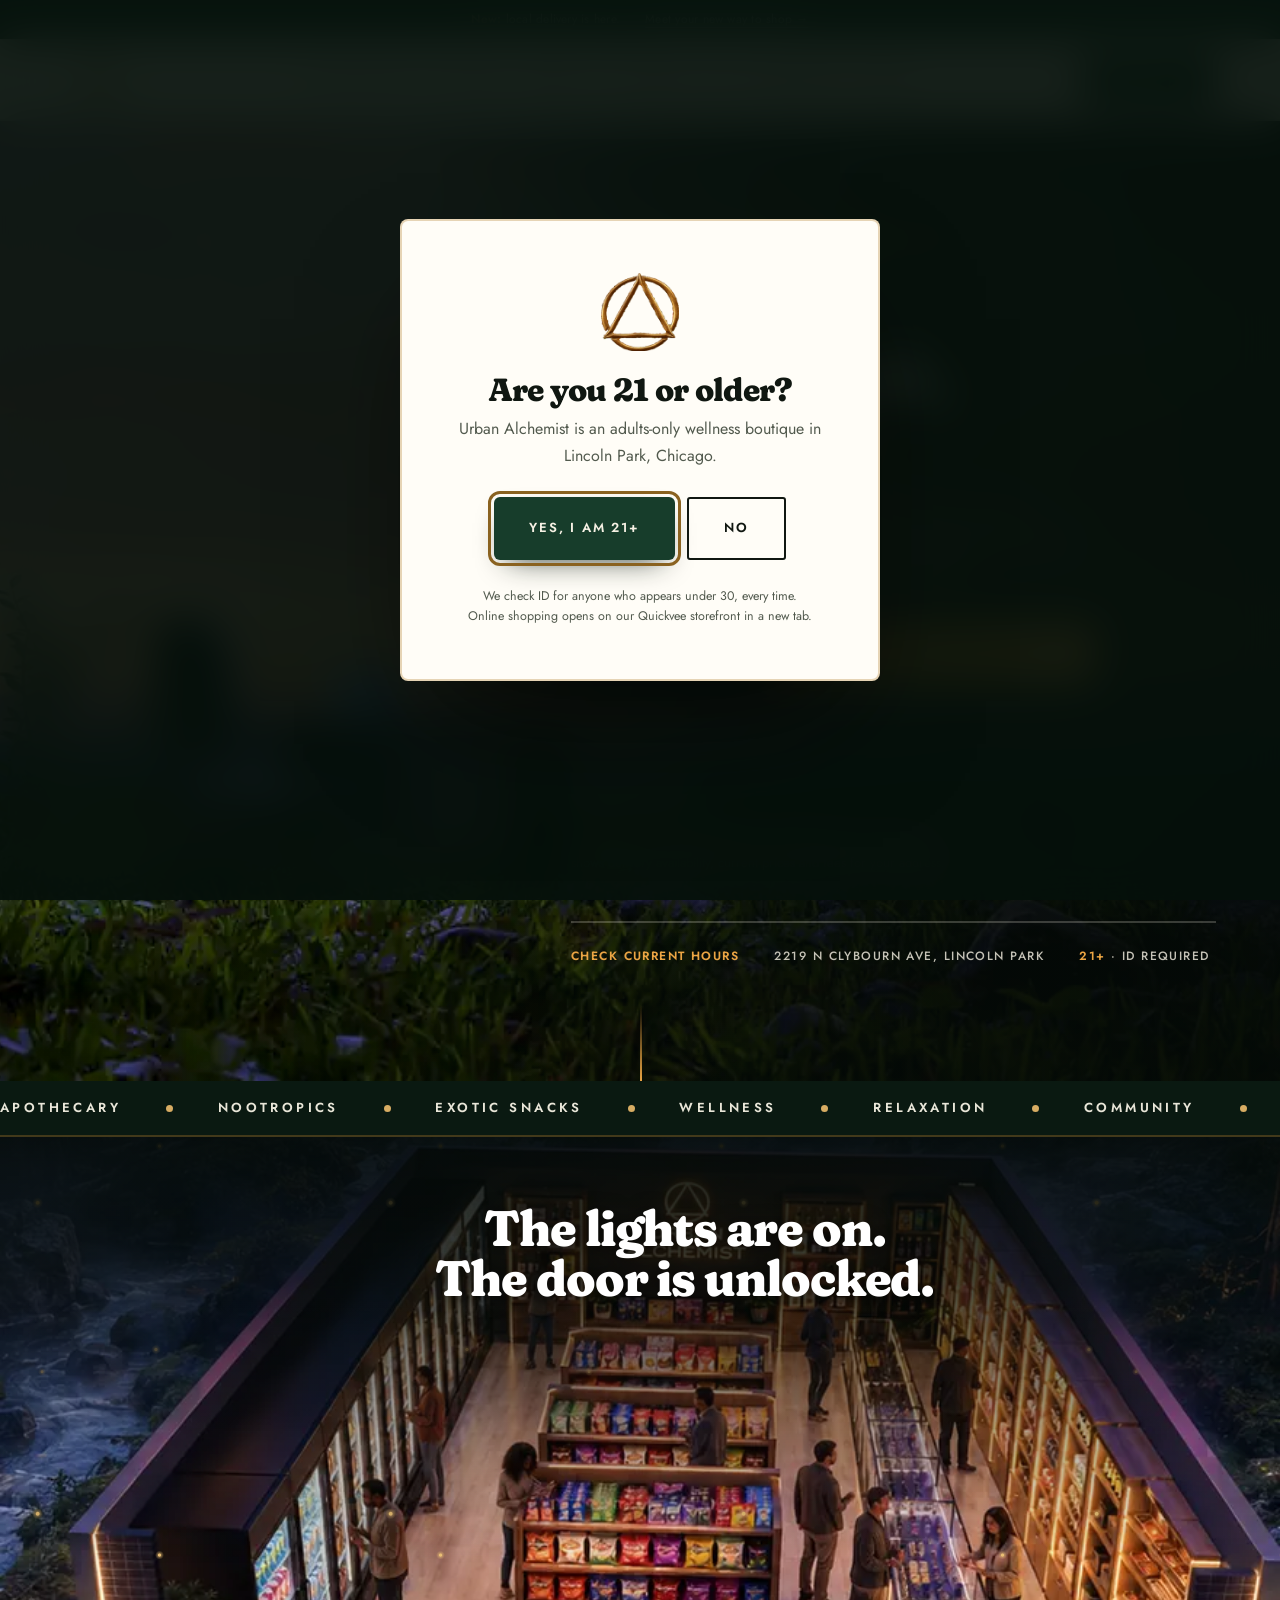
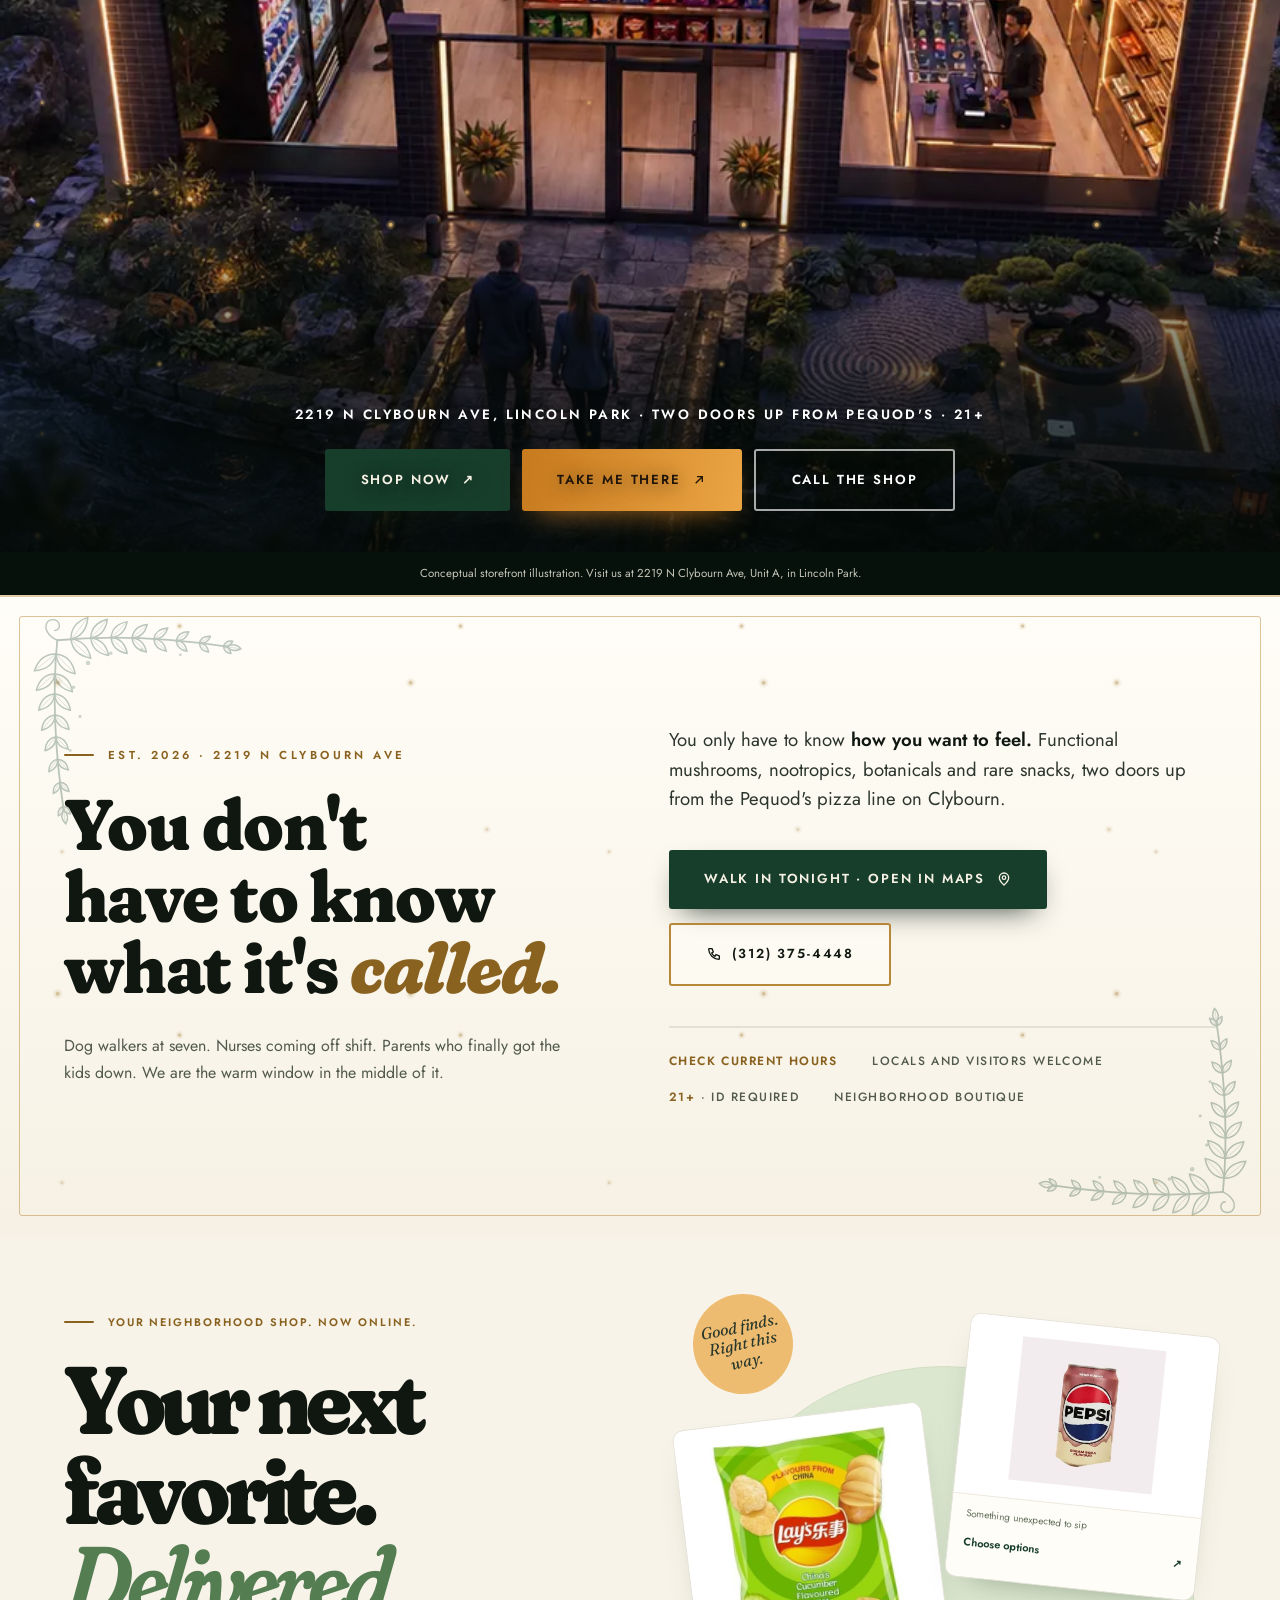
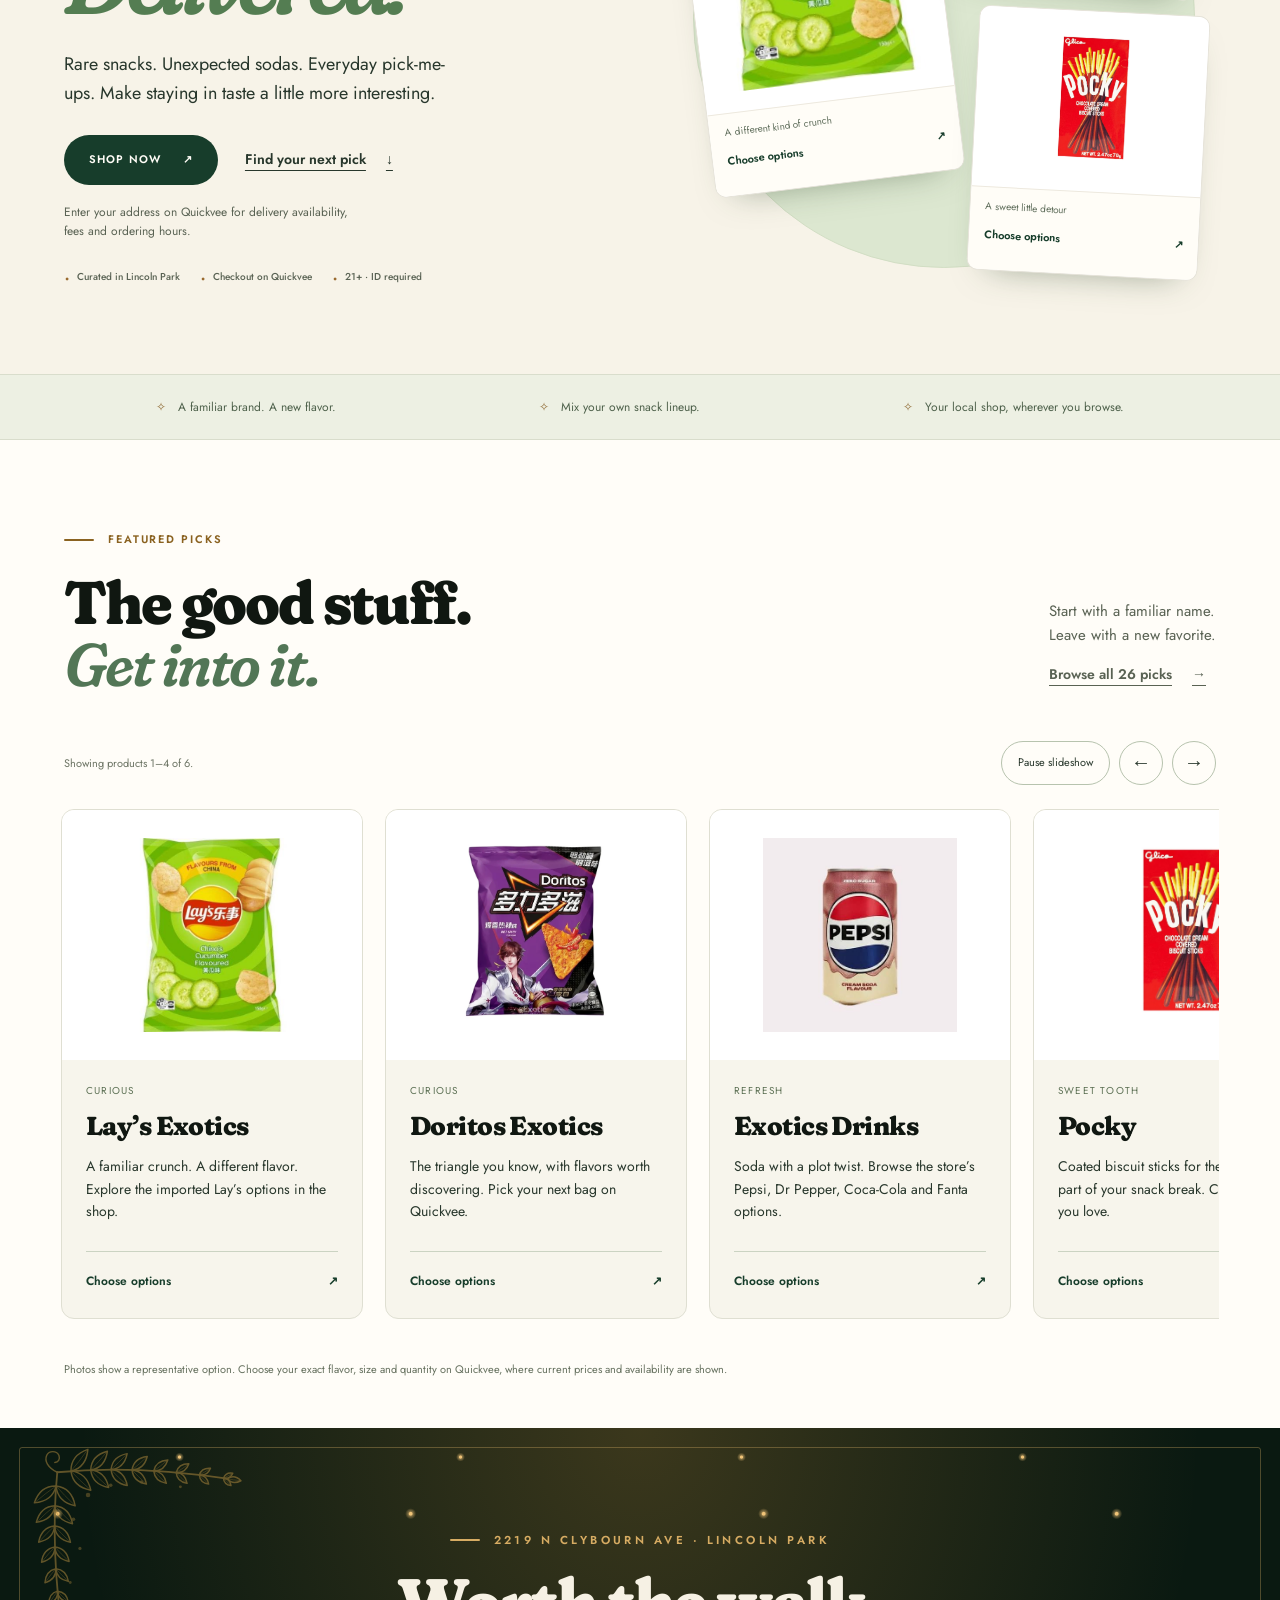
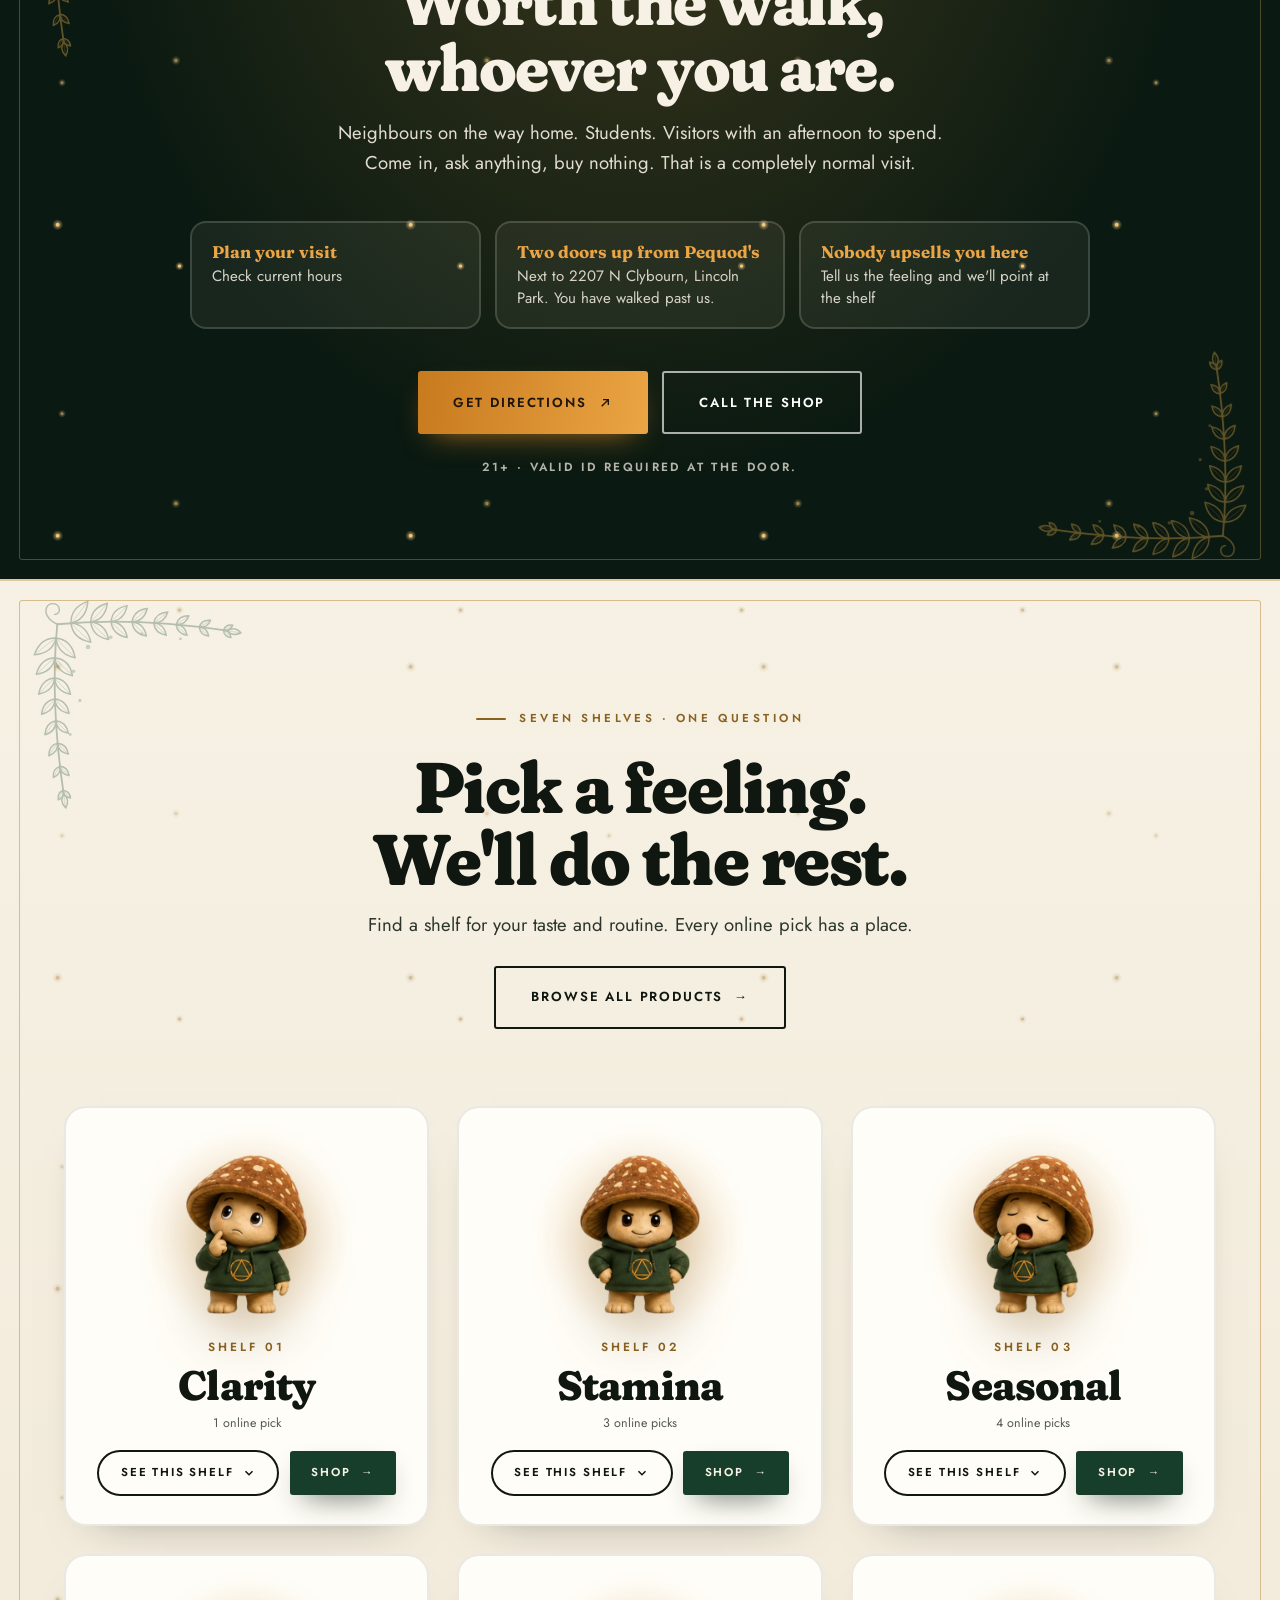
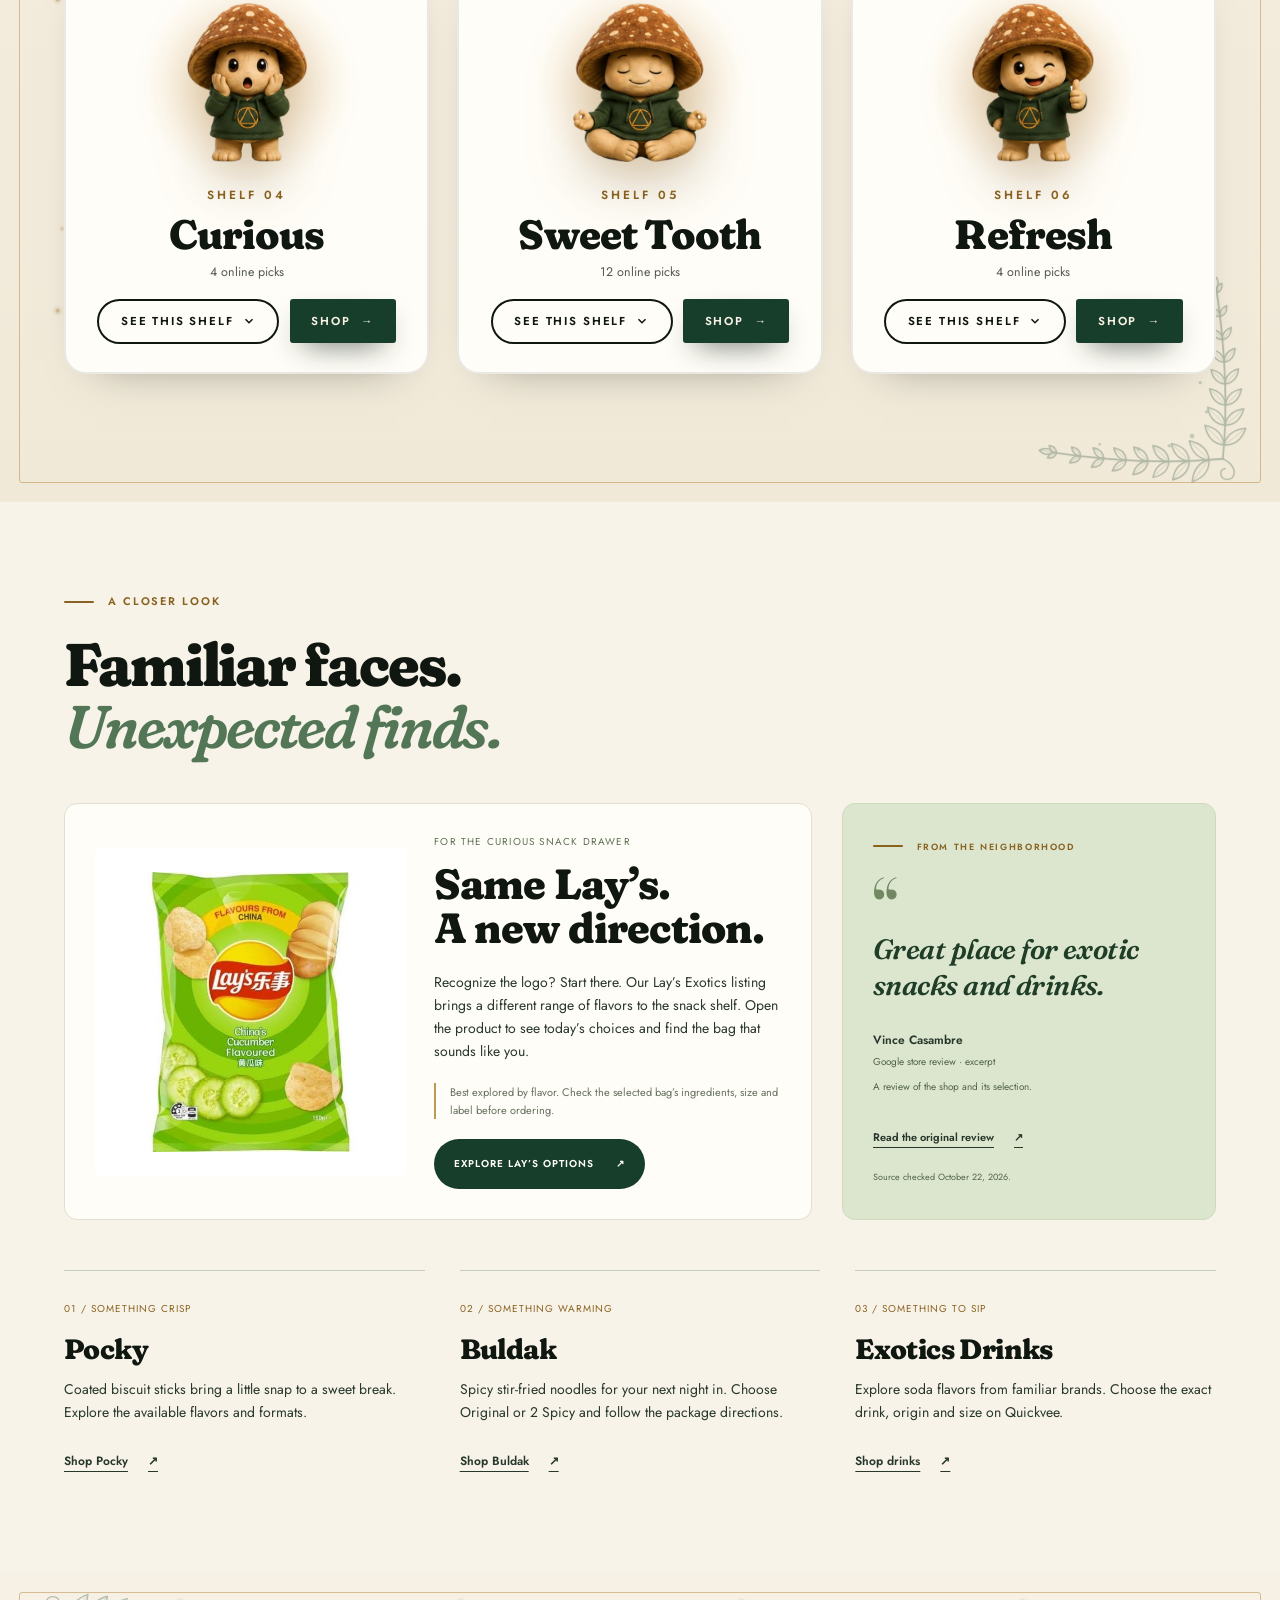
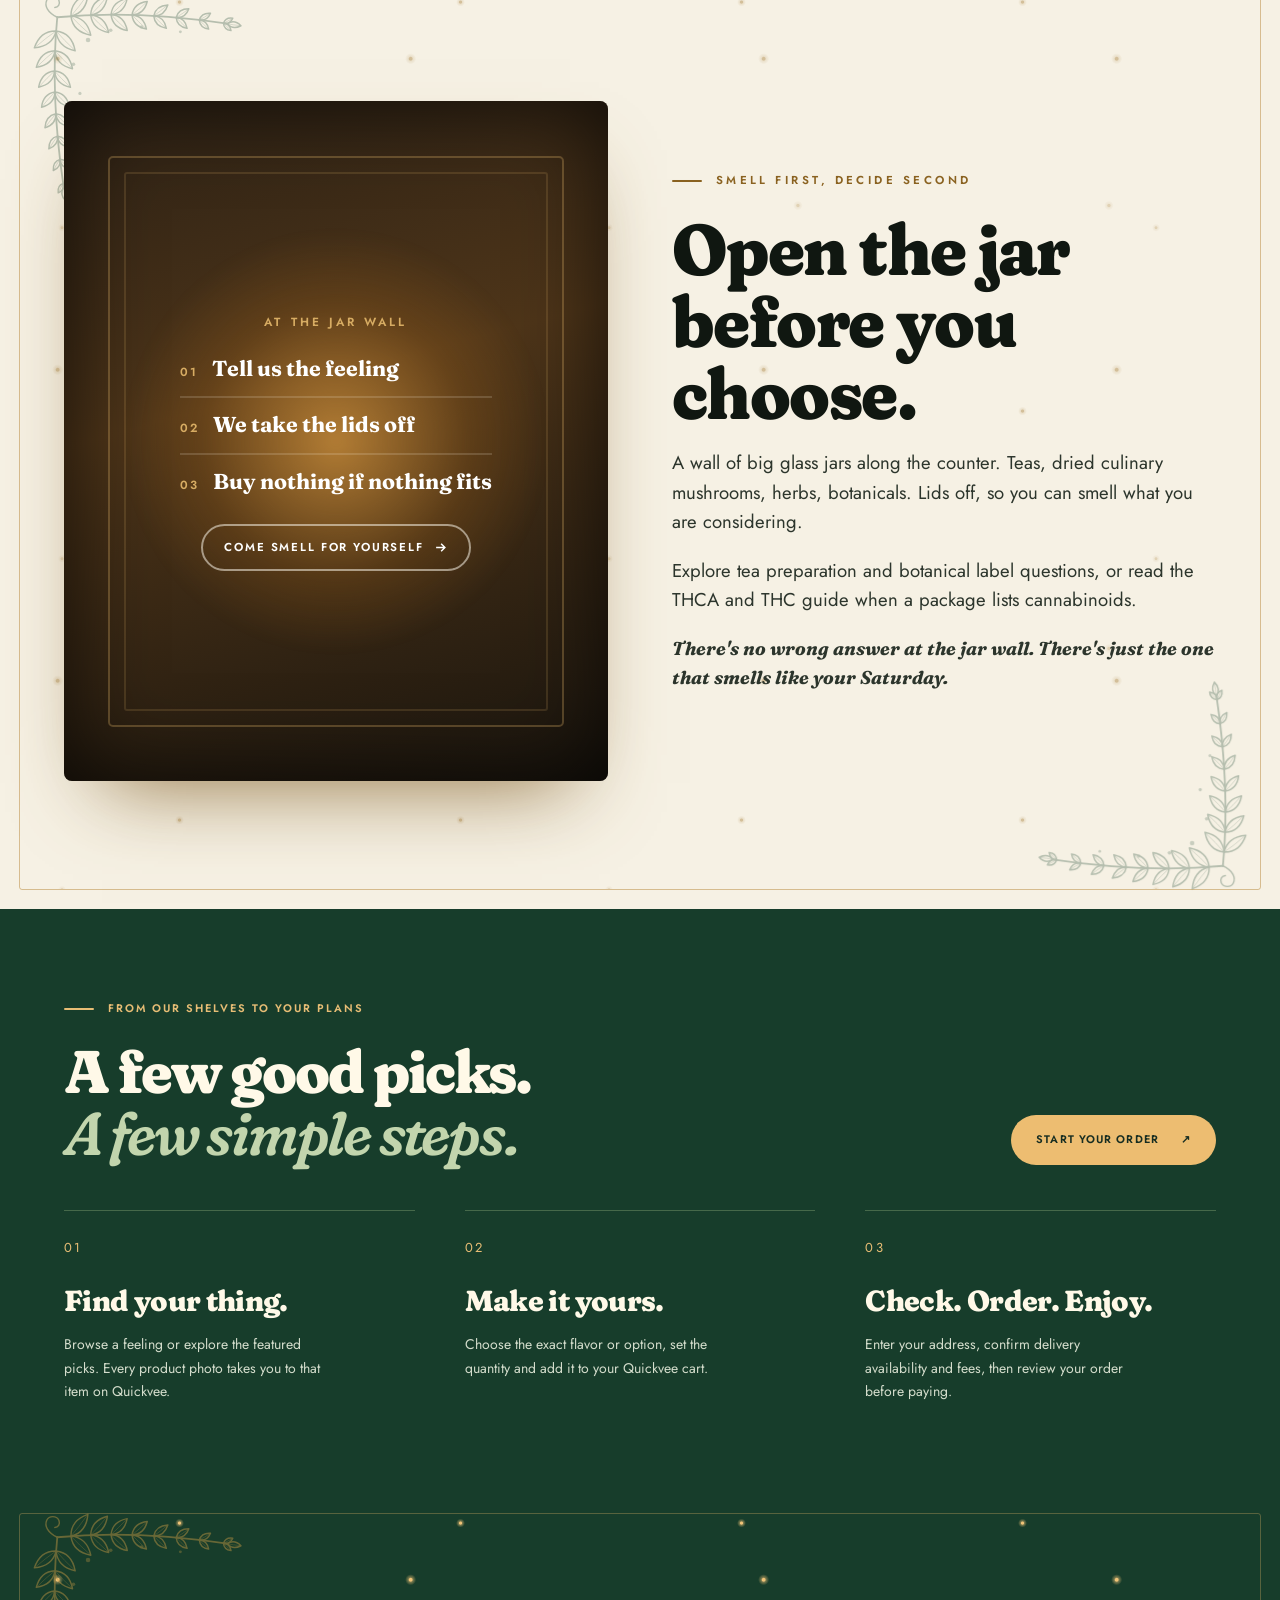
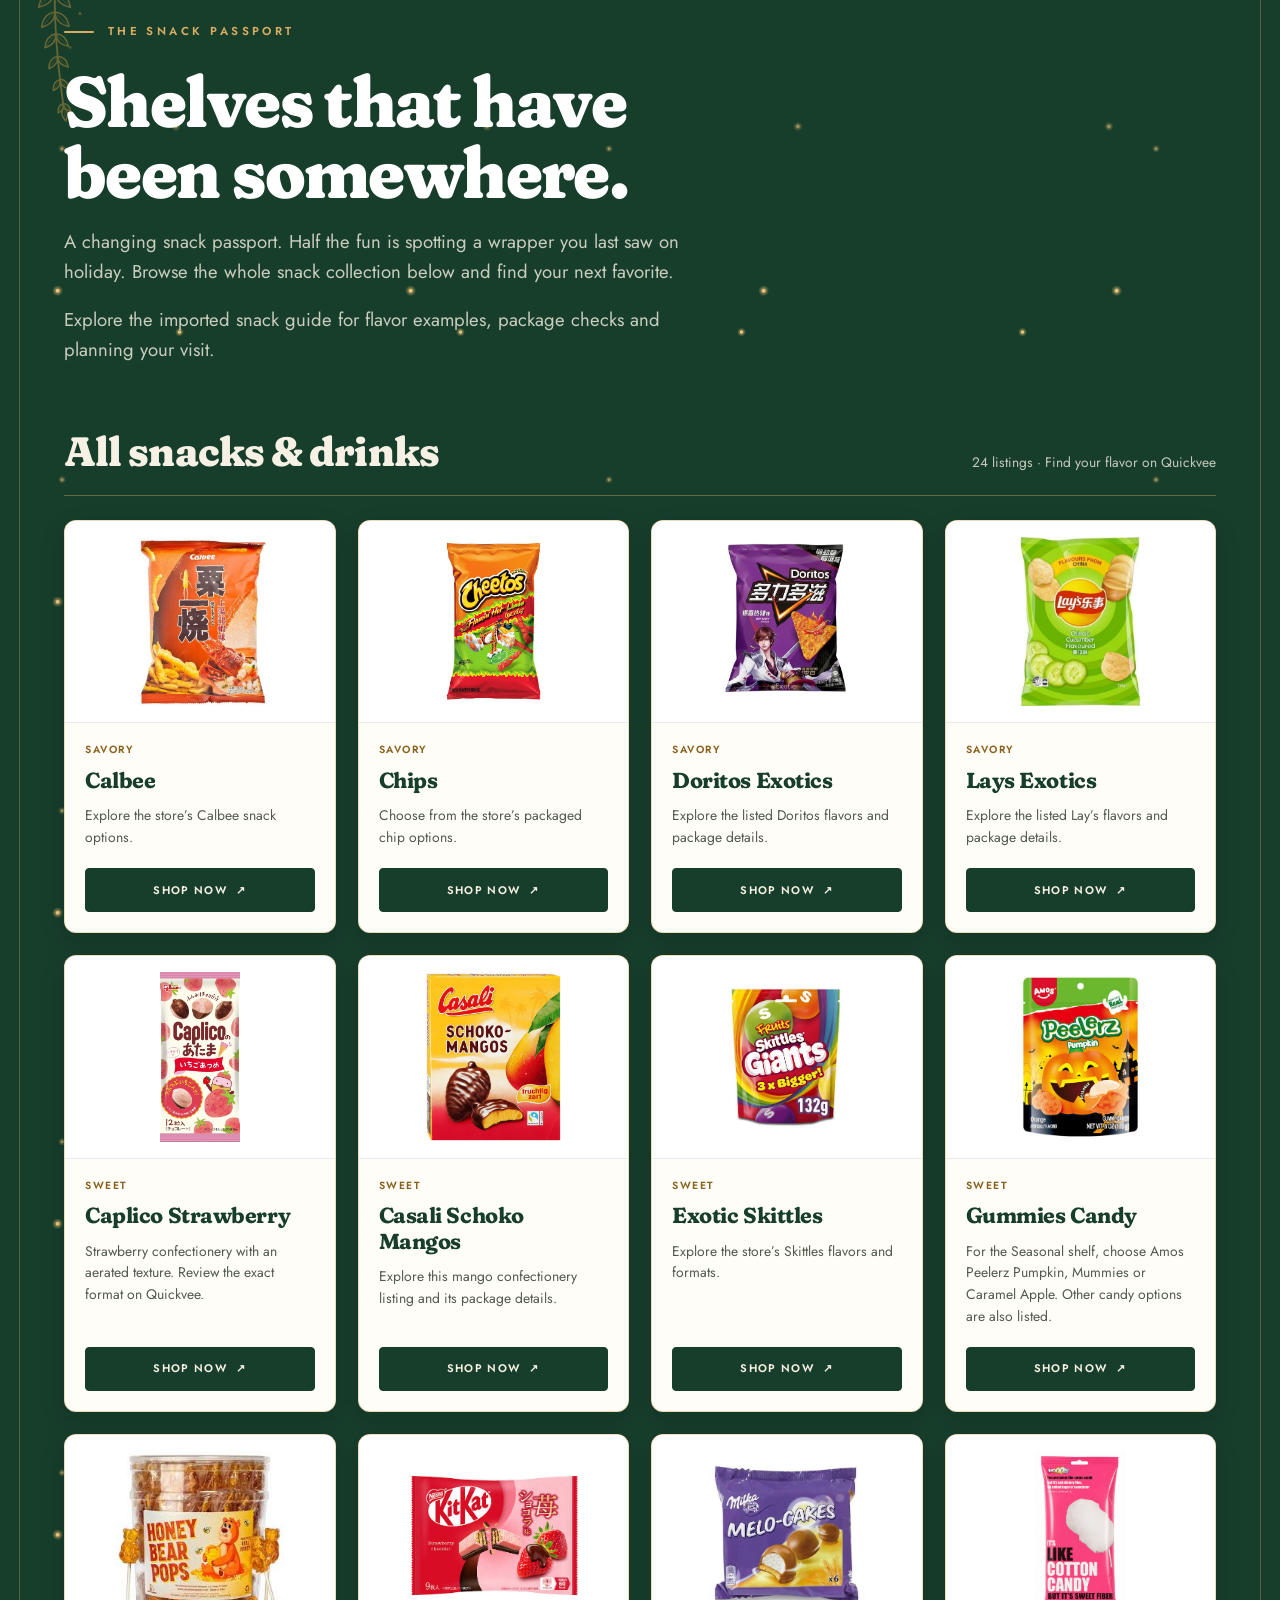
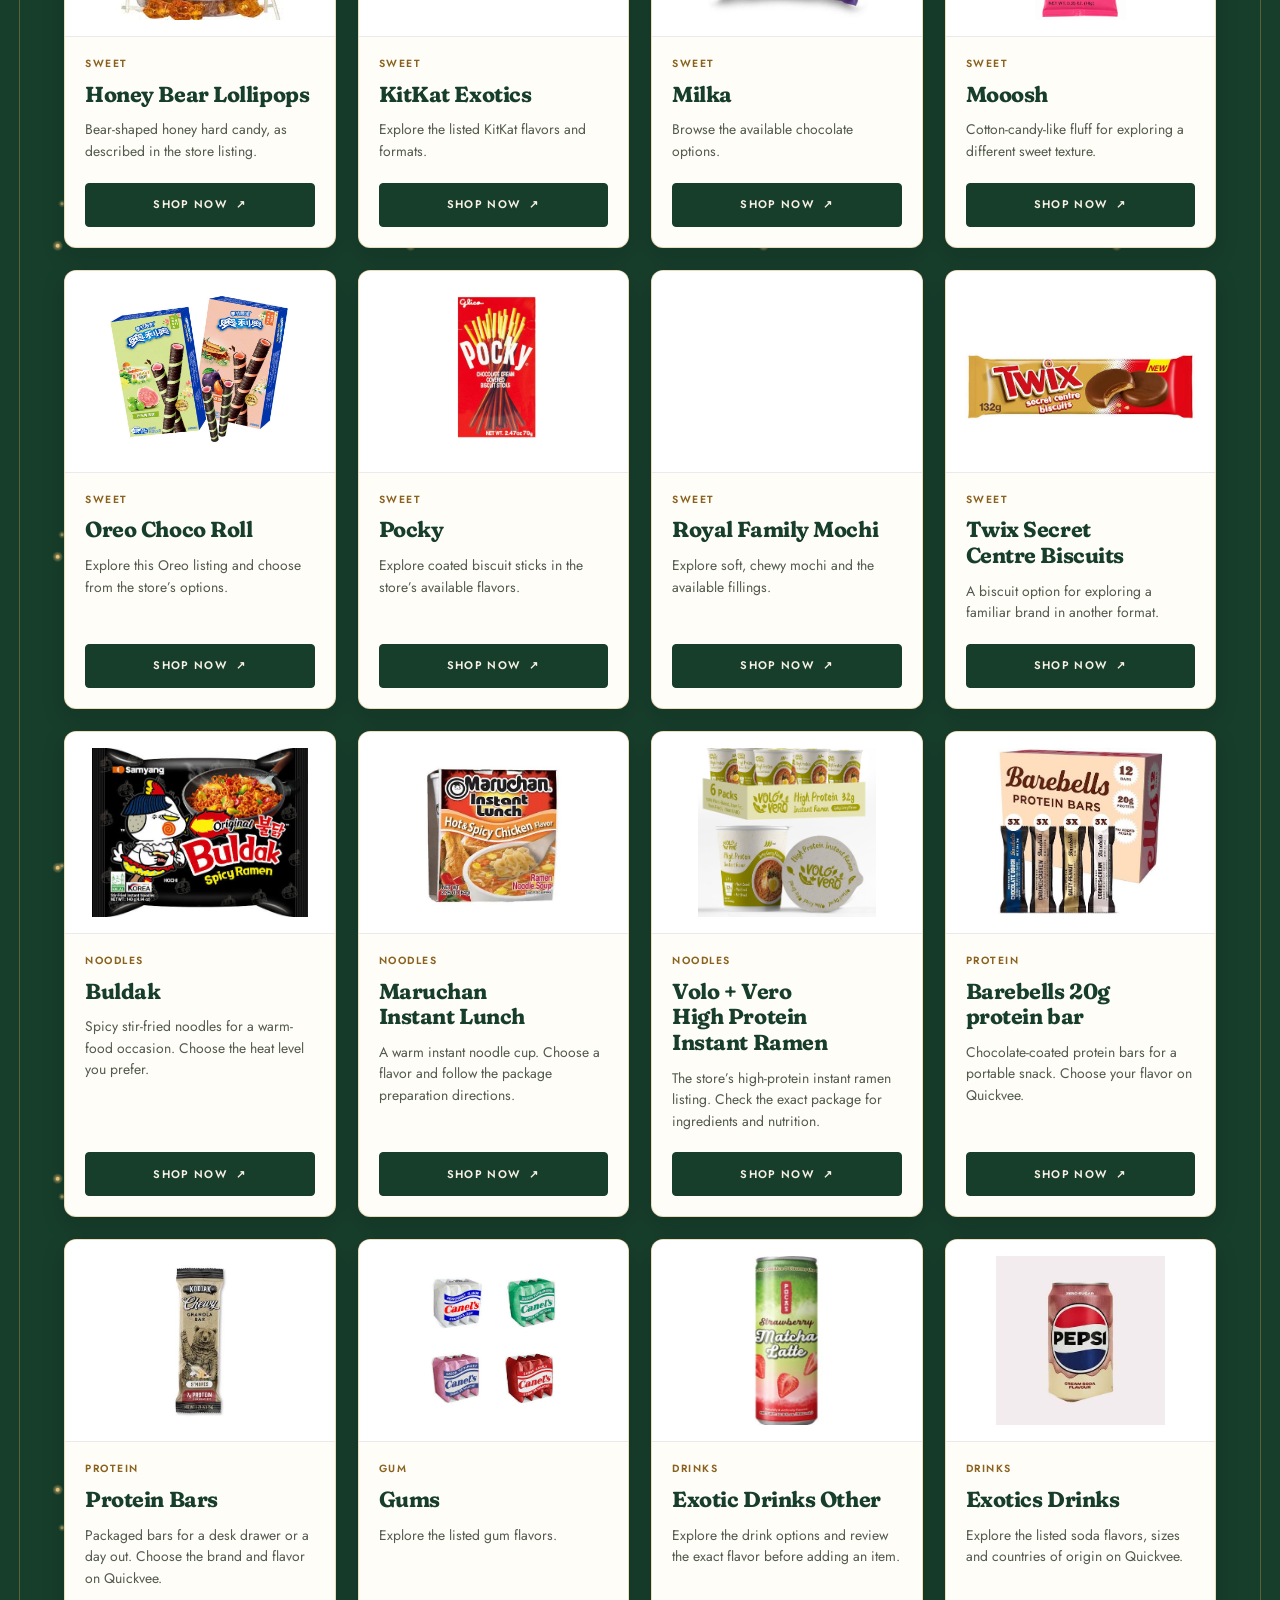
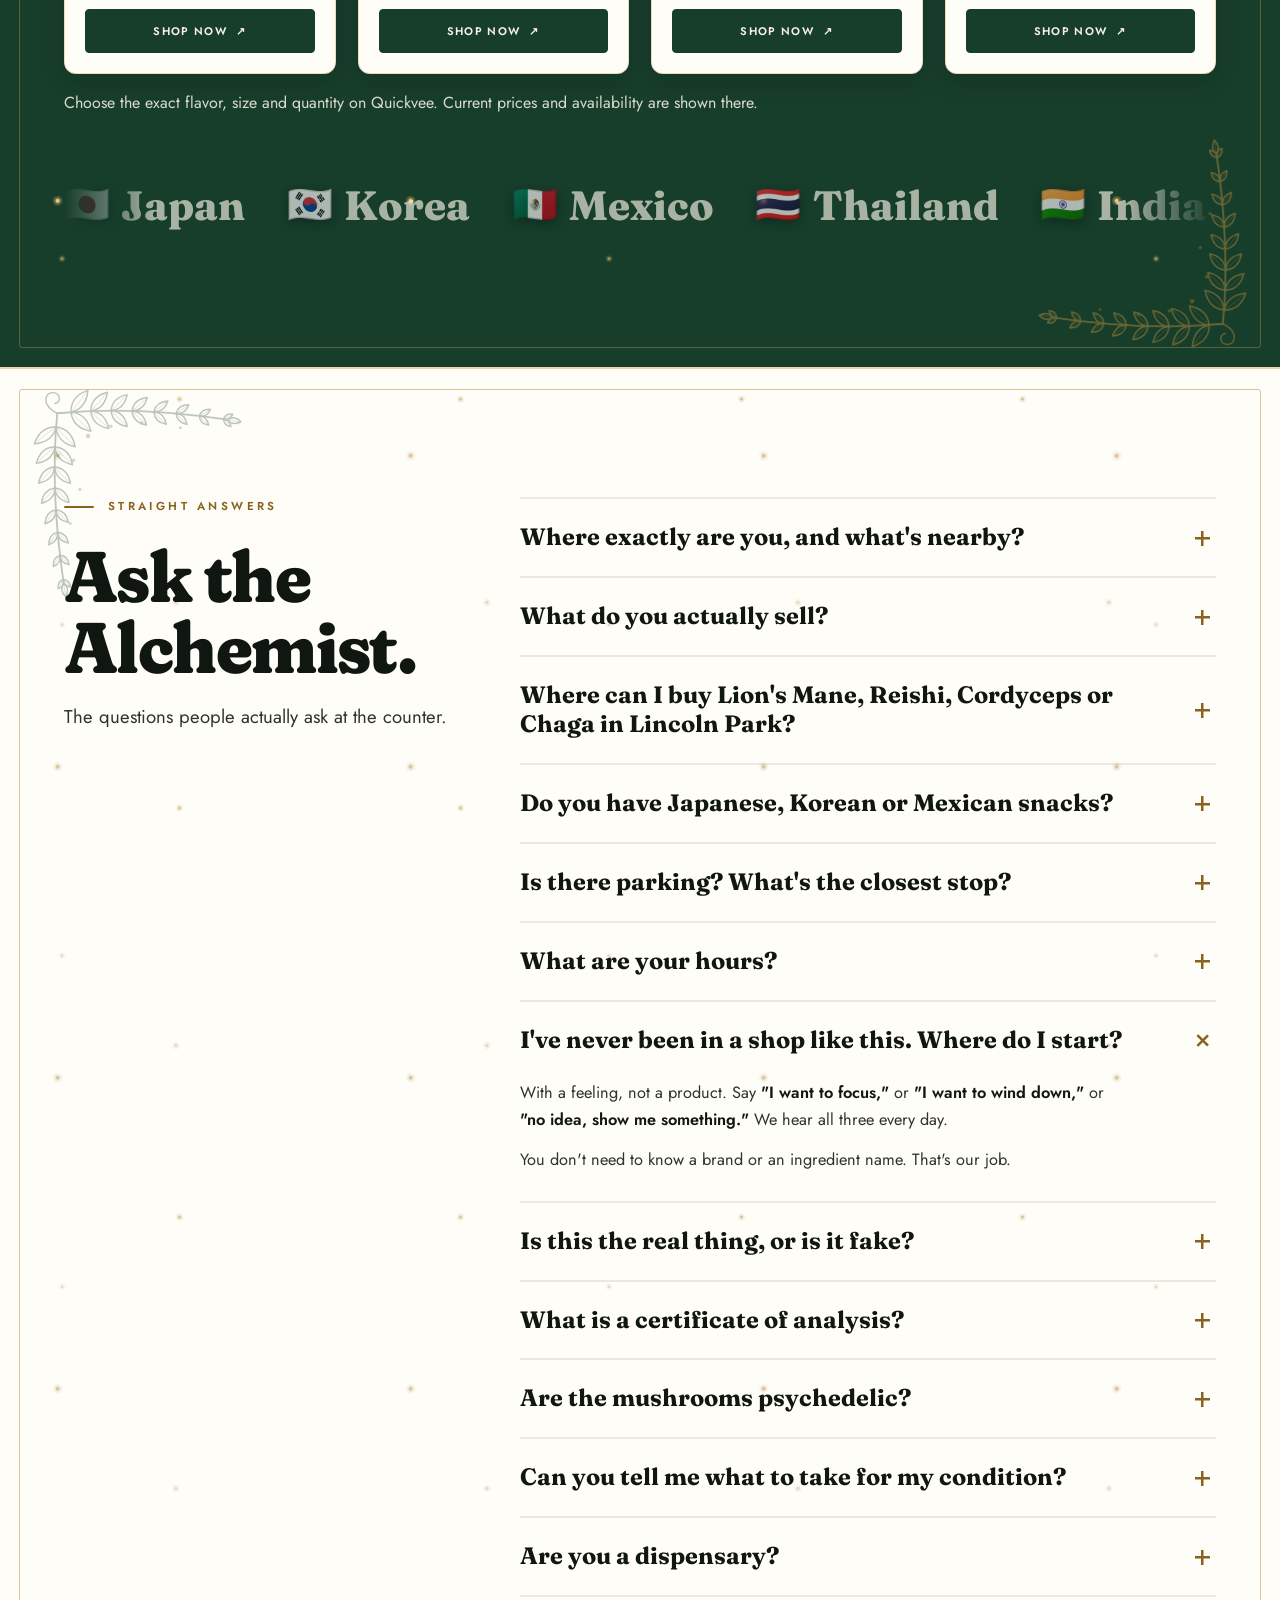
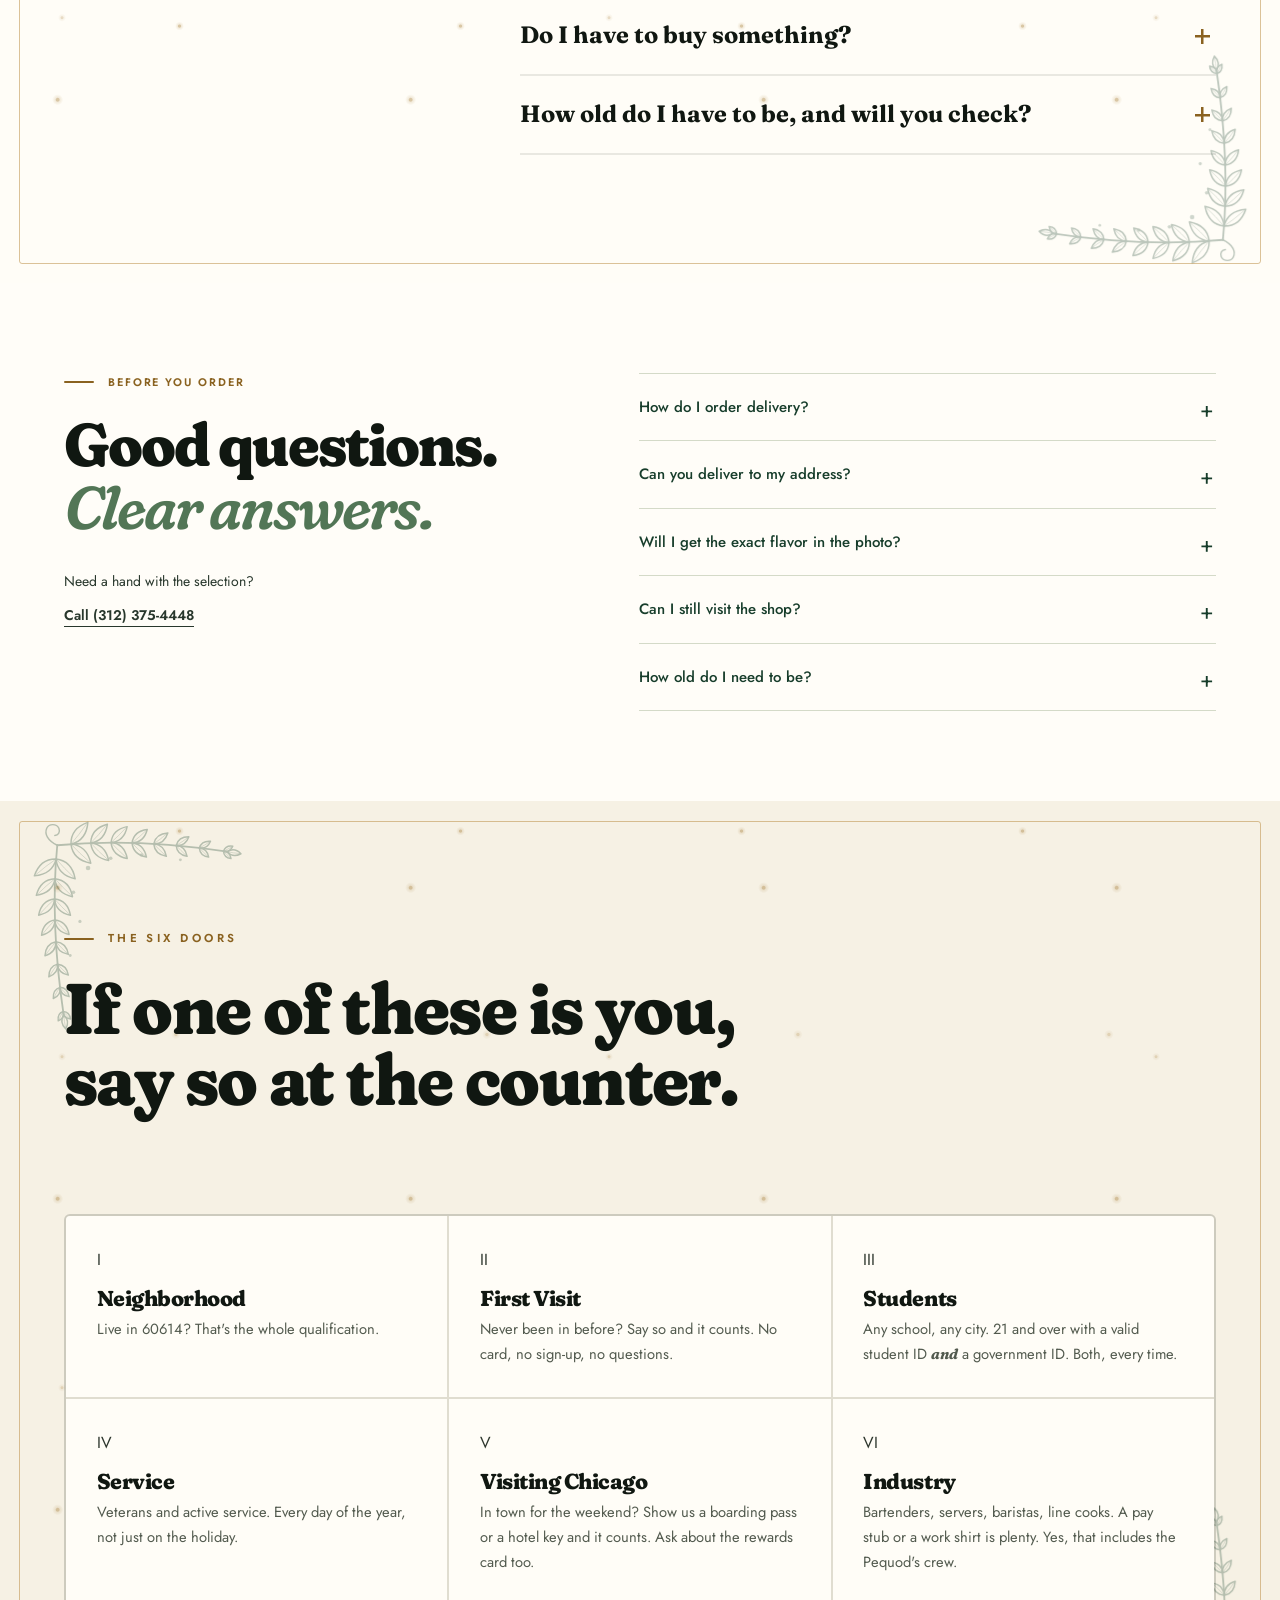
==== commit 1d9157c1: "Remove Self Love card from the homepage feeling menu" ====
--- a/index.html
+++ b/index.html
@@ -33,7 +33,7 @@
 <link rel="stylesheet" href="/delivery.css?v=20261022-1">
 <link rel="stylesheet" href="/restore.css?v=20261022-2">
 <link rel="stylesheet" href="/passport.css?v=20261022-1">
-<script type="application/ld+json">{"@context": "https://schema.org", "@graph": [{"@type": ["LocalBusiness", "Store"], "@id": "https://www.ualincolnpark.com/#store", "name": "Urban Alchemist", "url": "https://www.ualincolnpark.com/", "description": "A Lincoln Park boutique with an online selection of exotic snacks, drinks and everyday finds. Browse products and order local delivery through Quickvee.", "telephone": "+1-312-375-4448", "image": "https://www.ualincolnpark.com/assets/urban-alchemist-logo-lockup.webp", "address": {"@type": "PostalAddress", "streetAddress": "2219 N Clybourn Ave Unit A", "addressLocality": "Chicago", "addressRegion": "IL", "postalCode": "60614", "addressCountry": "US"}, "audience": {"@type": "Audience", "audienceType": "Adults 21 and over"}, "hasOfferCatalog": {"@type": "OfferCatalog", "name": "The Feeling Shelves", "itemListElement": [{"@type": "OfferCatalog", "name": "Clarity", "description": "Coffee and tea drinks for a morning ritual. Explore by taste and format."}, {"@type": "OfferCatalog", "name": "Stamina", "description": "Portable protein snacks and easy meals for busy days."}, {"@type": "OfferCatalog", "name": "Seasonal", "description": "Autumn sweets and warm noodle bowls for cooler days."}, {"@type": "OfferCatalog", "name": "Curious", "description": "Savory snacks and flavors worth exploring."}, {"@type": "OfferCatalog", "name": "Sweet Tooth", "description": "Chocolate, chewy sweets, mochi and playful confectionery textures."}, {"@type": "OfferCatalog", "name": "Refresh", "description": "Sodas, tea drinks, juice, gum and functional seltzers for a flavor break."}, {"@type": "OfferCatalog", "name": "Self Love", "description": "Dame personal-care devices, adult accessories and a dietary supplement. Review the exact item and package."}]}, "alternateName": "Urban Alchemist Chicago", "logo": "https://www.ualincolnpark.com/assets/urban-alchemist-logo-lockup.webp", "geo": {"@type": "GeoCoordinates", "latitude": 41.92265, "longitude": -87.66782}, "hasMap": "https://www.google.com/maps/place/Urban+Alchemist/data=!4m2!3m1!1s0x0:0x64ffc79f9ca78baf", "sameAs": ["https://www.google.com/maps/place/Urban+Alchemist/data=!4m2!3m1!1s0x0:0x64ffc79f9ca78baf", "https://www.tiktok.com/@urban.alchemist.c"]}, {"@type": "WebSite", "@id": "https://www.ualincolnpark.com/#website", "url": "https://www.ualincolnpark.com/", "name": "Urban Alchemist", "inLanguage": "en-US", "publisher": {"@id": "https://www.ualincolnpark.com/#store"}}, {"@type": "FAQPage", "@id": "https://www.ualincolnpark.com/#faq", "mainEntity": [{"@type": "Question", "name": "Where exactly are you, and what's nearby?", "acceptedAnswer": {"@type": "Answer", "text": "2219 N Clybourn Ave, Unit A, Chicago, IL 60614, in Lincoln Park. We're two doors up from the Pequod's Pizza line at 2207, about half a mile from the DePaul University campus, and a short walk from Webster Place. Walkable from Lincoln Park and Bucktown, a short ride from the Loop, and there's street parking on Clybourn. If you're waiting on a deep-dish table, you have time."}}, {"@type": "Question", "name": "What do you actually sell?", "acceptedAnswer": {"@type": "Answer", "text": "Our shelves bring together wellness and personal-care formats, teas and botanicals, and rare imported snacks and drinks. In-store selection may differ. Browse our current online picks or call about a specific item. The feeling menu is a way to browse by taste, occasion and routine, so you do not need to know a brand before you walk in."}}, {"@type": "Question", "name": "Where can I buy Lion's Mane, Reishi, Cordyceps or Chaga in Lincoln Park?", "acceptedAnswer": {"@type": "Answer", "text": "Start here at 2219 N Clybourn Ave, or explore our online selection. Current functional-seltzer listings include formulas naming culinary and functional mushrooms. Check the exact ingredients and available options on Quickvee, or call about other in-store formats. A mushroom name alone does not describe a complete product formula. Read the package for the exact item you are considering."}}, {"@type": "Question", "name": "Do you have Japanese, Korean or Mexican snacks?", "acceptedAnswer": {"@type": "Answer", "text": "Yes. The snack wall is sorted by country: Japan, Korea, Mexico, Thailand, India, the Philippines, the United Kingdom, Germany, Brazil and Nigeria, and it changes as things come in. It is the reason a lot of people first walk through the door, and it is a two-minute detour if you are already on Clybourn waiting for a table."}}, {"@type": "Question", "name": "Is there parking? What's the closest stop?", "acceptedAnswer": {"@type": "Answer", "text": "There is street parking on Clybourn, and the Webster Place lot is a short walk. The 74 Fullerton and 73 Armitage buses both put you within a few blocks, and the Fullerton stop on the Red, Brown and Purple lines is walkable from the DePaul side. Coming from Bucktown or Wrightwood, it is a straight shot down Clybourn."}}, {"@type": "Question", "name": "What are your hours?", "acceptedAnswer": {"@type": "Answer", "text": "Check current hours on Google or call ahead. Call (312) 375-4448 if you're making a late trip."}}, {"@type": "Question", "name": "I've never been in a shop like this. Where do I start?", "acceptedAnswer": {"@type": "Answer", "text": "With a feeling, not a product. Say \"I want to focus,\" or \"I want to wind down,\" or \"no idea, show me something.\" We hear all three every day. You don't need to know a brand or an ingredient name. That's our job."}}, {"@type": "Question", "name": "Is this the real thing, or is it fake?", "acceptedAnswer": {"@type": "Answer", "text": "Check the manufacturer, sealed package and available documentation for the exact item. Ask us to help read its label or any batch report supplied with it. Product types differ: a food label, device manual and supplement package answer different questions. We can help you find the relevant information."}}, {"@type": "Question", "name": "What is a certificate of analysis?", "acceptedAnswer": {"@type": "Answer", "text": "A laboratory report showing the results of specified tests on a particular sample or batch. Check the batch number, laboratory, date and tests actually performed. Where a report is supplied, compare it with the exact package. A report answers the questions it tested; it is not a guarantee of a particular benefit."}}, {"@type": "Question", "name": "Are the mushrooms psychedelic?", "acceptedAnswer": {"@type": "Answer", "text": "Lion’s Mane, Cordyceps, Reishi and Chaga are the culinary and functional species discussed in our field guides. Complete retail formulas vary, so read the exact package rather than relying on a mushroom name or shelf category. If an ingredient or label is unclear, ask us to help identify it before you choose."}}, {"@type": "Question", "name": "Can you tell me what to take for my condition?", "acceptedAnswer": {"@type": "Answer", "text": "No, and we'd be suspicious of any shop that said yes. We're a retail store, not a clinic, and nothing we sell is intended to diagnose, treat, cure or prevent any disease. What we can do is tell you what something is, where it came from, how it has been used traditionally, and when we think you'd be wasting your money. For anything medical, talk to your doctor, especially if you're pregnant or nursing, have a diagnosed condition, or take prescription medication."}}, {"@type": "Question", "name": "Are you a dispensary?", "acceptedAnswer": {"@type": "Answer", "text": "We’re a neighborhood wellness boutique. This website’s shopping features cover the ordinary merchandise identified in our online catalog. For questions about the store or a specific product, call (312) 375-4448."}}, {"@type": "Question", "name": "Do I have to buy something?", "acceptedAnswer": {"@type": "Answer", "text": "No. People stand at the jar wall for twenty minutes and leave with nothing. That's a good visit. Come in out of the cold and ask a question."}}, {"@type": "Question", "name": "How old do I have to be, and will you check?", "acceptedAnswer": {"@type": "Answer", "text": "21 and over. We check ID for anyone who appears under 30, every single time, with no exceptions. That includes busy nights, and it includes regulars. There's a university half a mile away. We don't bend on this one."}}, {"@type": "Question", "name": "How do I order delivery?", "acceptedAnswer": {"@type": "Answer", "text": "Choose a product and open it on Quickvee. Select the exact flavor or option, choose your quantity and add it to your cart there. Enter your address and review the order before paying."}}, {"@type": "Question", "name": "Can you deliver to my address?", "acceptedAnswer": {"@type": "Answer", "text": "Quickvee checks delivery availability for your address. It also shows the current delivery fees, ordering hours and available fulfillment options before checkout."}}, {"@type": "Question", "name": "Will I get the exact flavor in the photo?", "acceptedAnswer": {"@type": "Answer", "text": "Product photos show a representative option from the store listing. Open the product to check the available flavors, sizes, ingredients and prices, then select the exact item you want."}}, {"@type": "Question", "name": "Can I still visit the shop?", "acceptedAnswer": {"@type": "Answer", "text": "Yes. Find us at 2219 N Clybourn Ave, Unit A, in Lincoln Park, Chicago. Check current hours on Google or call (312) 375-4448 before making a special trip."}}, {"@type": "Question", "name": "How old do I need to be?", "acceptedAnswer": {"@type": "Answer", "text": "Urban Alchemist is an adults-only store for customers 21 and over. Valid ID is required. Review any additional delivery verification requirements on Quickvee."}}]}]}</script>
+<script type="application/ld+json">{"@context": "https://schema.org", "@graph": [{"@type": ["LocalBusiness", "Store"], "@id": "https://www.ualincolnpark.com/#store", "name": "Urban Alchemist", "url": "https://www.ualincolnpark.com/", "description": "A Lincoln Park boutique with an online selection of exotic snacks, drinks and everyday finds. Browse products and order local delivery through Quickvee.", "telephone": "+1-312-375-4448", "image": "https://www.ualincolnpark.com/assets/urban-alchemist-logo-lockup.webp", "address": {"@type": "PostalAddress", "streetAddress": "2219 N Clybourn Ave Unit A", "addressLocality": "Chicago", "addressRegion": "IL", "postalCode": "60614", "addressCountry": "US"}, "audience": {"@type": "Audience", "audienceType": "Adults 21 and over"}, "hasOfferCatalog": {"@type": "OfferCatalog", "name": "The Feeling Shelves", "itemListElement": [{"@type": "OfferCatalog", "name": "Clarity", "description": "Coffee and tea drinks for a morning ritual. Explore by taste and format."}, {"@type": "OfferCatalog", "name": "Stamina", "description": "Portable protein snacks and easy meals for busy days."}, {"@type": "OfferCatalog", "name": "Seasonal", "description": "Autumn sweets and warm noodle bowls for cooler days."}, {"@type": "OfferCatalog", "name": "Curious", "description": "Savory snacks and flavors worth exploring."}, {"@type": "OfferCatalog", "name": "Sweet Tooth", "description": "Chocolate, chewy sweets, mochi and playful confectionery textures."}, {"@type": "OfferCatalog", "name": "Refresh", "description": "Sodas, tea drinks, juice, gum and functional seltzers for a flavor break."}]}, "alternateName": "Urban Alchemist Chicago", "logo": "https://www.ualincolnpark.com/assets/urban-alchemist-logo-lockup.webp", "geo": {"@type": "GeoCoordinates", "latitude": 41.92265, "longitude": -87.66782}, "hasMap": "https://www.google.com/maps/place/Urban+Alchemist/data=!4m2!3m1!1s0x0:0x64ffc79f9ca78baf", "sameAs": ["https://www.google.com/maps/place/Urban+Alchemist/data=!4m2!3m1!1s0x0:0x64ffc79f9ca78baf", "https://www.tiktok.com/@urban.alchemist.c"]}, {"@type": "WebSite", "@id": "https://www.ualincolnpark.com/#website", "url": "https://www.ualincolnpark.com/", "name": "Urban Alchemist", "inLanguage": "en-US", "publisher": {"@id": "https://www.ualincolnpark.com/#store"}}, {"@type": "FAQPage", "@id": "https://www.ualincolnpark.com/#faq", "mainEntity": [{"@type": "Question", "name": "Where exactly are you, and what's nearby?", "acceptedAnswer": {"@type": "Answer", "text": "2219 N Clybourn Ave, Unit A, Chicago, IL 60614, in Lincoln Park. We're two doors up from the Pequod's Pizza line at 2207, about half a mile from the DePaul University campus, and a short walk from Webster Place. Walkable from Lincoln Park and Bucktown, a short ride from the Loop, and there's street parking on Clybourn. If you're waiting on a deep-dish table, you have time."}}, {"@type": "Question", "name": "What do you actually sell?", "acceptedAnswer": {"@type": "Answer", "text": "Our shelves bring together wellness and personal-care formats, teas and botanicals, and rare imported snacks and drinks. In-store selection may differ. Browse our current online picks or call about a specific item. The feeling menu is a way to browse by taste, occasion and routine, so you do not need to know a brand before you walk in."}}, {"@type": "Question", "name": "Where can I buy Lion's Mane, Reishi, Cordyceps or Chaga in Lincoln Park?", "acceptedAnswer": {"@type": "Answer", "text": "Start here at 2219 N Clybourn Ave, or explore our online selection. Current functional-seltzer listings include formulas naming culinary and functional mushrooms. Check the exact ingredients and available options on Quickvee, or call about other in-store formats. A mushroom name alone does not describe a complete product formula. Read the package for the exact item you are considering."}}, {"@type": "Question", "name": "Do you have Japanese, Korean or Mexican snacks?", "acceptedAnswer": {"@type": "Answer", "text": "Yes. The snack wall is sorted by country: Japan, Korea, Mexico, Thailand, India, the Philippines, the United Kingdom, Germany, Brazil and Nigeria, and it changes as things come in. It is the reason a lot of people first walk through the door, and it is a two-minute detour if you are already on Clybourn waiting for a table."}}, {"@type": "Question", "name": "Is there parking? What's the closest stop?", "acceptedAnswer": {"@type": "Answer", "text": "There is street parking on Clybourn, and the Webster Place lot is a short walk. The 74 Fullerton and 73 Armitage buses both put you within a few blocks, and the Fullerton stop on the Red, Brown and Purple lines is walkable from the DePaul side. Coming from Bucktown or Wrightwood, it is a straight shot down Clybourn."}}, {"@type": "Question", "name": "What are your hours?", "acceptedAnswer": {"@type": "Answer", "text": "Check current hours on Google or call ahead. Call (312) 375-4448 if you're making a late trip."}}, {"@type": "Question", "name": "I've never been in a shop like this. Where do I start?", "acceptedAnswer": {"@type": "Answer", "text": "With a feeling, not a product. Say \"I want to focus,\" or \"I want to wind down,\" or \"no idea, show me something.\" We hear all three every day. You don't need to know a brand or an ingredient name. That's our job."}}, {"@type": "Question", "name": "Is this the real thing, or is it fake?", "acceptedAnswer": {"@type": "Answer", "text": "Check the manufacturer, sealed package and available documentation for the exact item. Ask us to help read its label or any batch report supplied with it. Product types differ: a food label, device manual and supplement package answer different questions. We can help you find the relevant information."}}, {"@type": "Question", "name": "What is a certificate of analysis?", "acceptedAnswer": {"@type": "Answer", "text": "A laboratory report showing the results of specified tests on a particular sample or batch. Check the batch number, laboratory, date and tests actually performed. Where a report is supplied, compare it with the exact package. A report answers the questions it tested; it is not a guarantee of a particular benefit."}}, {"@type": "Question", "name": "Are the mushrooms psychedelic?", "acceptedAnswer": {"@type": "Answer", "text": "Lion’s Mane, Cordyceps, Reishi and Chaga are the culinary and functional species discussed in our field guides. Complete retail formulas vary, so read the exact package rather than relying on a mushroom name or shelf category. If an ingredient or label is unclear, ask us to help identify it before you choose."}}, {"@type": "Question", "name": "Can you tell me what to take for my condition?", "acceptedAnswer": {"@type": "Answer", "text": "No, and we'd be suspicious of any shop that said yes. We're a retail store, not a clinic, and nothing we sell is intended to diagnose, treat, cure or prevent any disease. What we can do is tell you what something is, where it came from, how it has been used traditionally, and when we think you'd be wasting your money. For anything medical, talk to your doctor, especially if you're pregnant or nursing, have a diagnosed condition, or take prescription medication."}}, {"@type": "Question", "name": "Are you a dispensary?", "acceptedAnswer": {"@type": "Answer", "text": "We’re a neighborhood wellness boutique. This website’s shopping features cover the ordinary merchandise identified in our online catalog. For questions about the store or a specific product, call (312) 375-4448."}}, {"@type": "Question", "name": "Do I have to buy something?", "acceptedAnswer": {"@type": "Answer", "text": "No. People stand at the jar wall for twenty minutes and leave with nothing. That's a good visit. Come in out of the cold and ask a question."}}, {"@type": "Question", "name": "How old do I have to be, and will you check?", "acceptedAnswer": {"@type": "Answer", "text": "21 and over. We check ID for anyone who appears under 30, every single time, with no exceptions. That includes busy nights, and it includes regulars. There's a university half a mile away. We don't bend on this one."}}, {"@type": "Question", "name": "How do I order delivery?", "acceptedAnswer": {"@type": "Answer", "text": "Choose a product and open it on Quickvee. Select the exact flavor or option, choose your quantity and add it to your cart there. Enter your address and review the order before paying."}}, {"@type": "Question", "name": "Can you deliver to my address?", "acceptedAnswer": {"@type": "Answer", "text": "Quickvee checks delivery availability for your address. It also shows the current delivery fees, ordering hours and available fulfillment options before checkout."}}, {"@type": "Question", "name": "Will I get the exact flavor in the photo?", "acceptedAnswer": {"@type": "Answer", "text": "Product photos show a representative option from the store listing. Open the product to check the available flavors, sizes, ingredients and prices, then select the exact item you want."}}, {"@type": "Question", "name": "Can I still visit the shop?", "acceptedAnswer": {"@type": "Answer", "text": "Yes. Find us at 2219 N Clybourn Ave, Unit A, in Lincoln Park, Chicago. Check current hours on Google or call (312) 375-4448 before making a special trip."}}, {"@type": "Question", "name": "How old do I need to be?", "acceptedAnswer": {"@type": "Answer", "text": "Urban Alchemist is an adults-only store for customers 21 and over. Valid ID is required. Review any additional delivery verification requirements on Quickvee."}}]}]}</script>
 </head>
 <body class="heritage-page">
 <a class="skip" href="#featured">Skip to products</a>
@@ -342,27 +342,6 @@
       </div>
     </article>
 
-    <article class="card rv card--personal" data-d="1" data-feeling="self-love">
-      <div class="card__fig"><img src="assets/urban-alchemist-logo-mark.webp" width="360" height="359" alt="Urban Alchemist personal wellness" loading="lazy"></div>
-      <span class="card__n">Shelf 07</span>
-      <h3>Self Love</h3>
-      <p class="card__count">1 online pick</p>
-      <div class="card__actions">
-        <button class="card__more" type="button" aria-expanded="false" aria-controls="shelf-self-love" data-track-id="shelf-details-self-love">
-          <span class="card__more-t">See this shelf</span>
-          <svg viewBox="0 0 24 24" fill="none" stroke="currentColor" stroke-width="2.6" aria-hidden="true"><path d="m6 9 6 6 6-6"/></svg>
-        </button>
-        <a class="btn btn--fill card__shop" href="/shop.html?feeling=self-love" aria-label="Shop Self Love" data-track-id="shop-self-love">
-          <span>Shop</span><span aria-hidden="true">→</span>
-        </a>
-      </div>
-      <div class="card__panel" id="shelf-self-love">
-        <p class="card__sub">Personal wellness on your own terms.</p>
-        <ul class="row__cats"><li>Personal-care devices</li><li>Adult accessories</li><li>Dietary supplement</li></ul>
-        <p class="row__how">Dame personal-care devices, adult accessories and a dietary supplement. Review the exact item and package. Choose the exact item and options on Quickvee.</p>
-        <div class="says"><span class="says__ico"><svg viewBox="0 0 24 24" fill="none" stroke="currentColor" stroke-width="2.4" aria-hidden="true"><path d="M4 5h16v11H9l-5 4V5Z"/></svg></span><p>Choose the exact item for your own routine.</p></div>
-      </div>
-    </article>
   </div>
 </section>
 
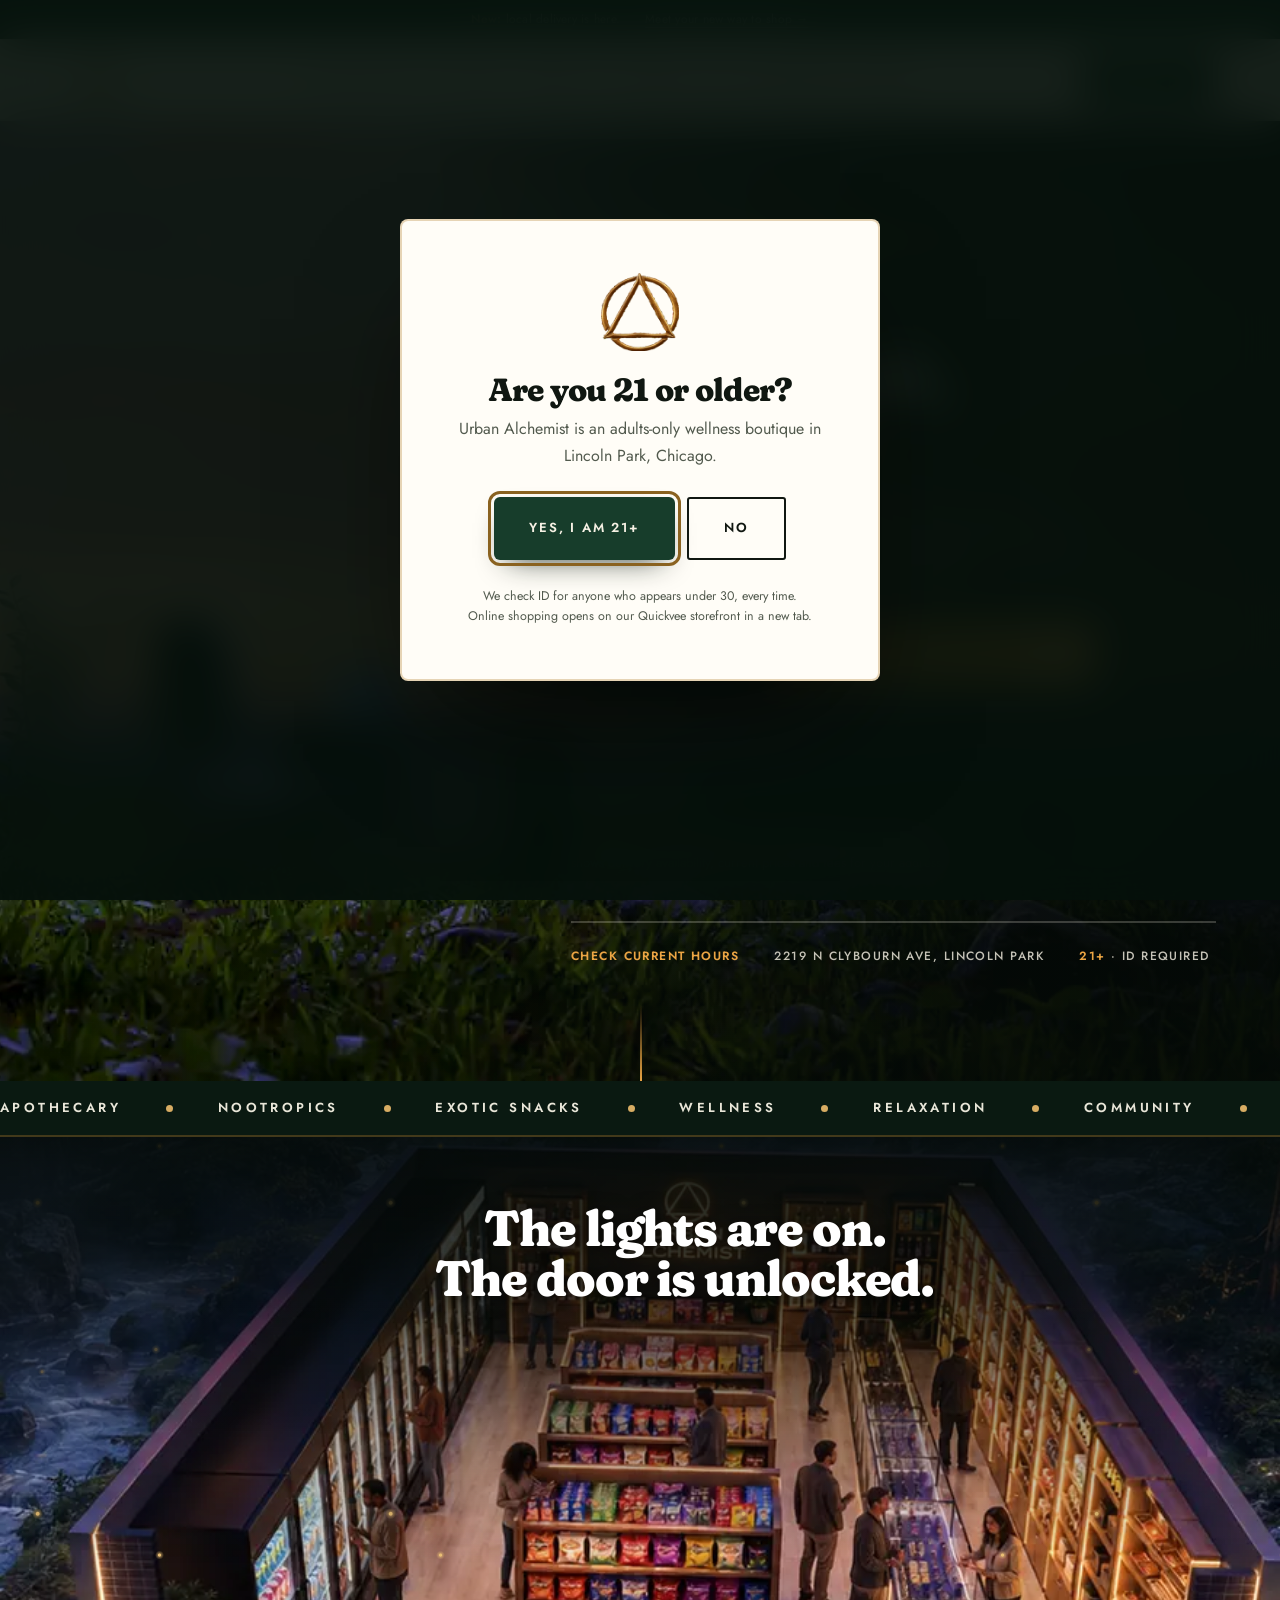
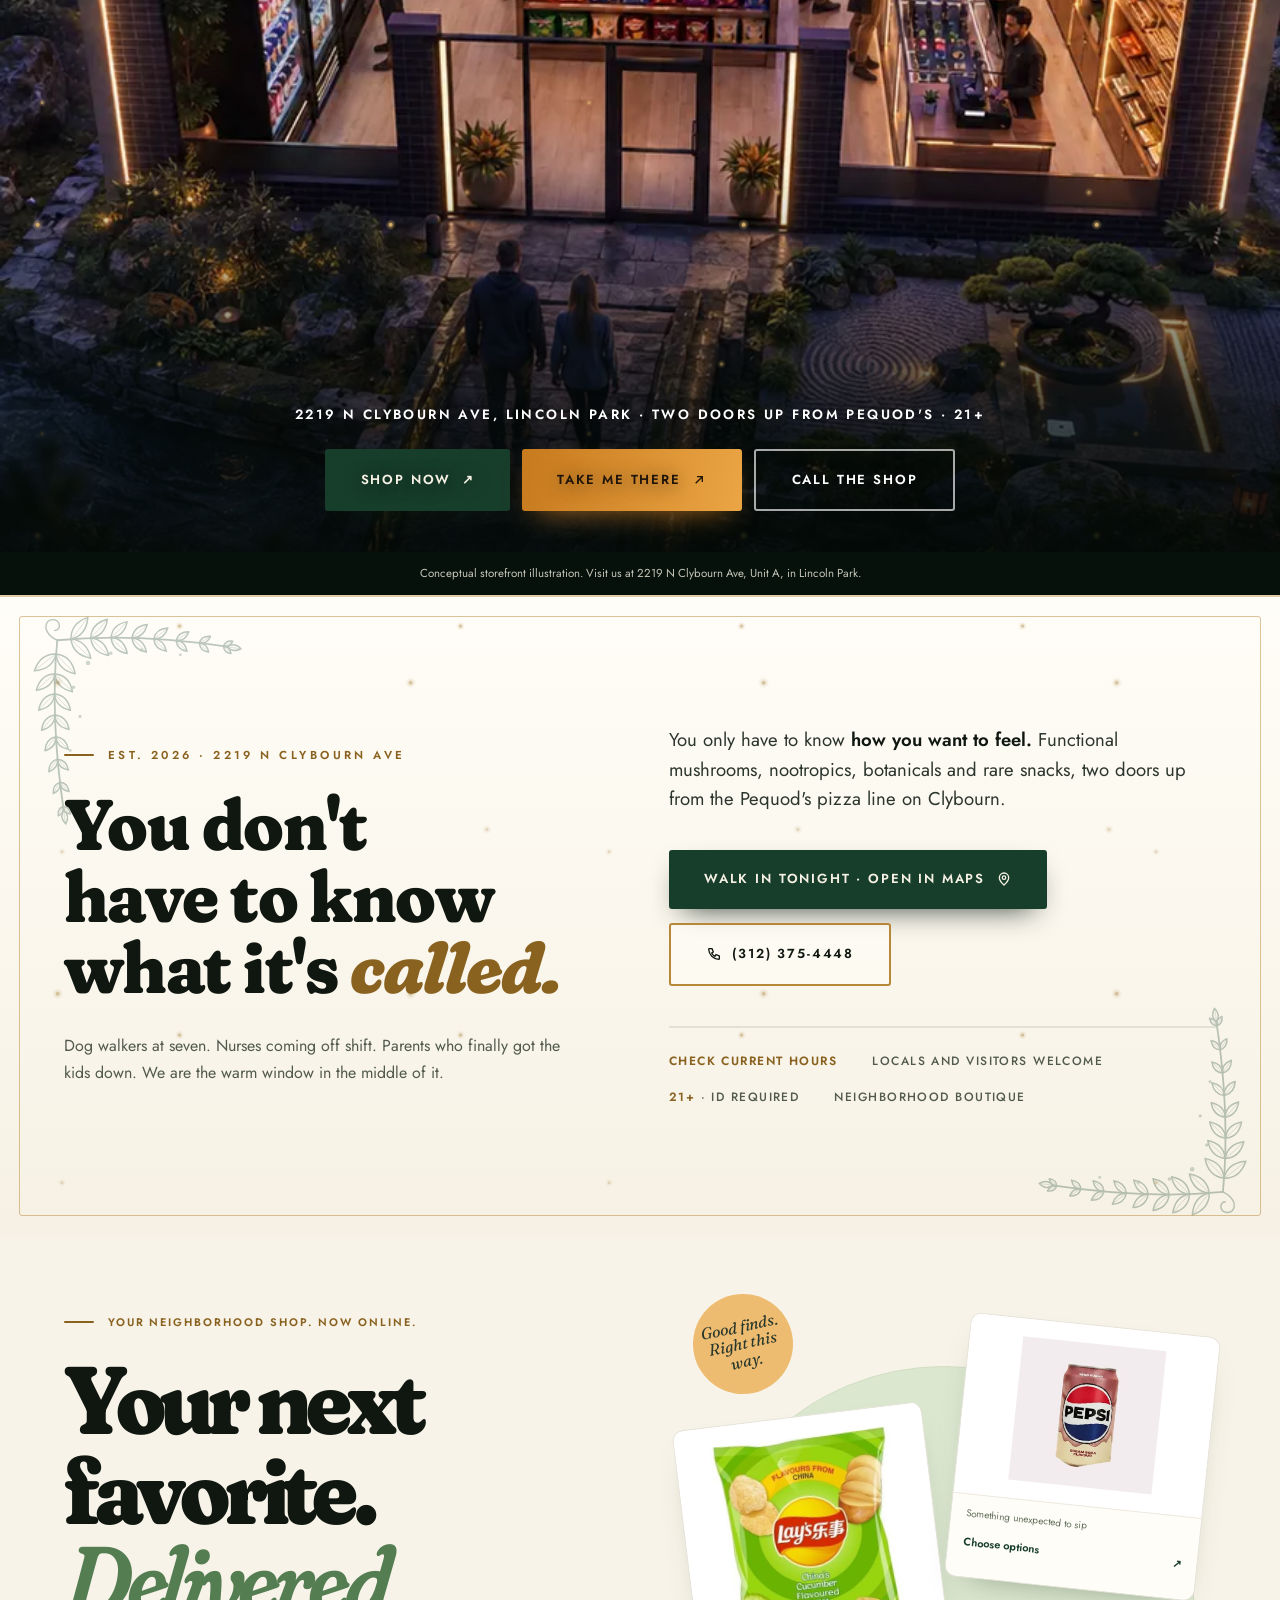
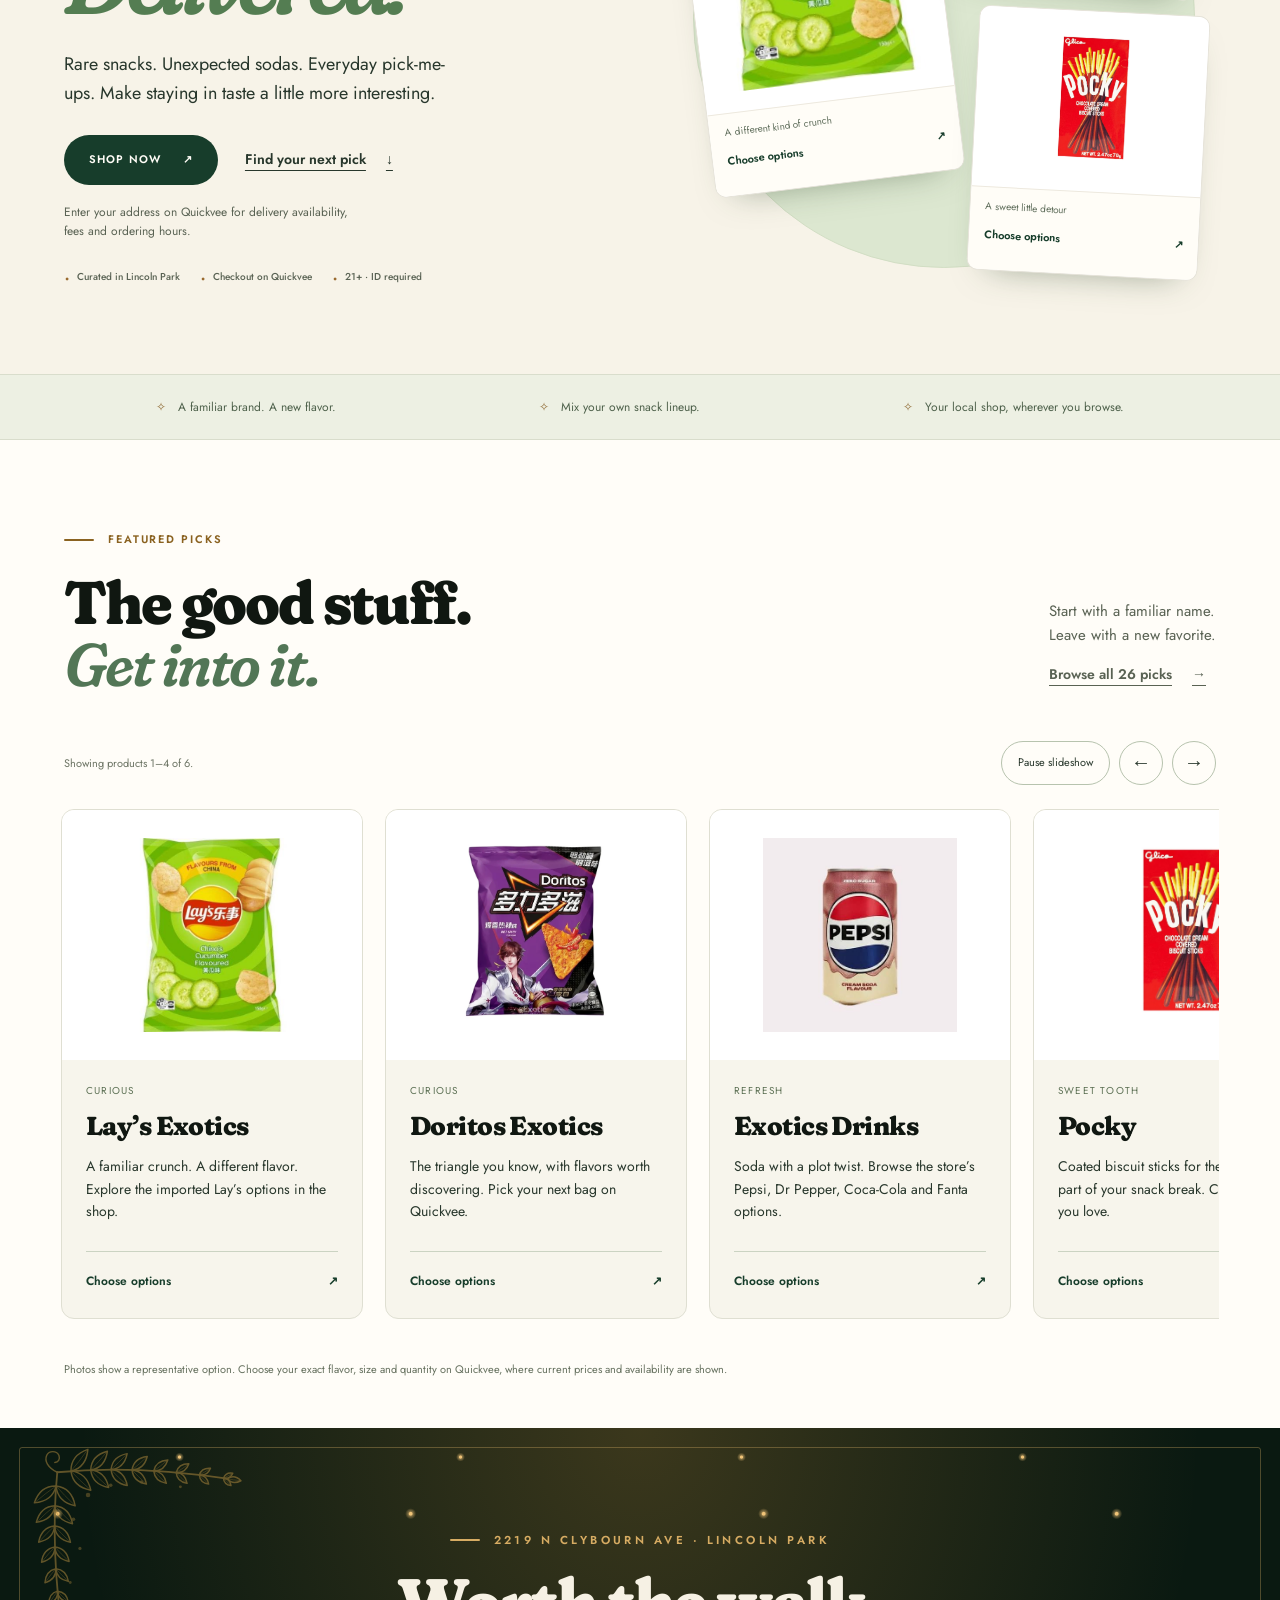
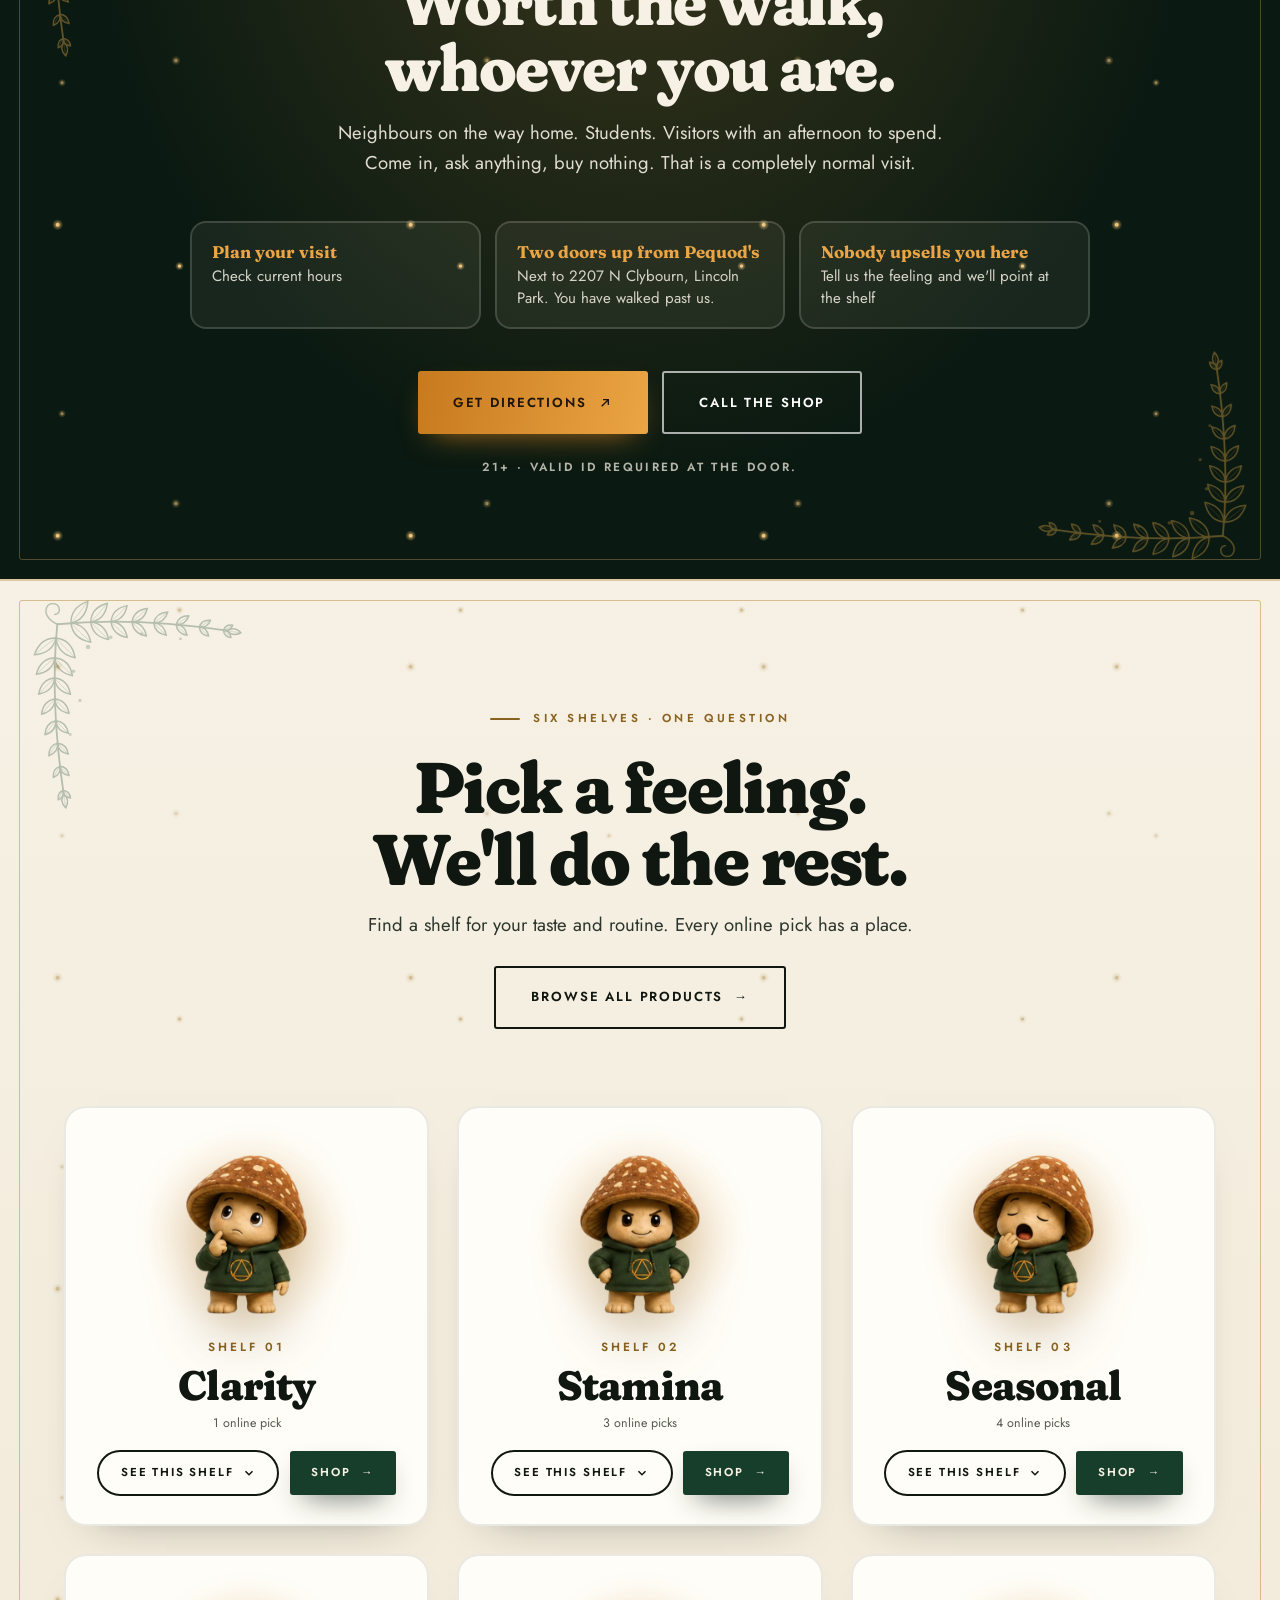
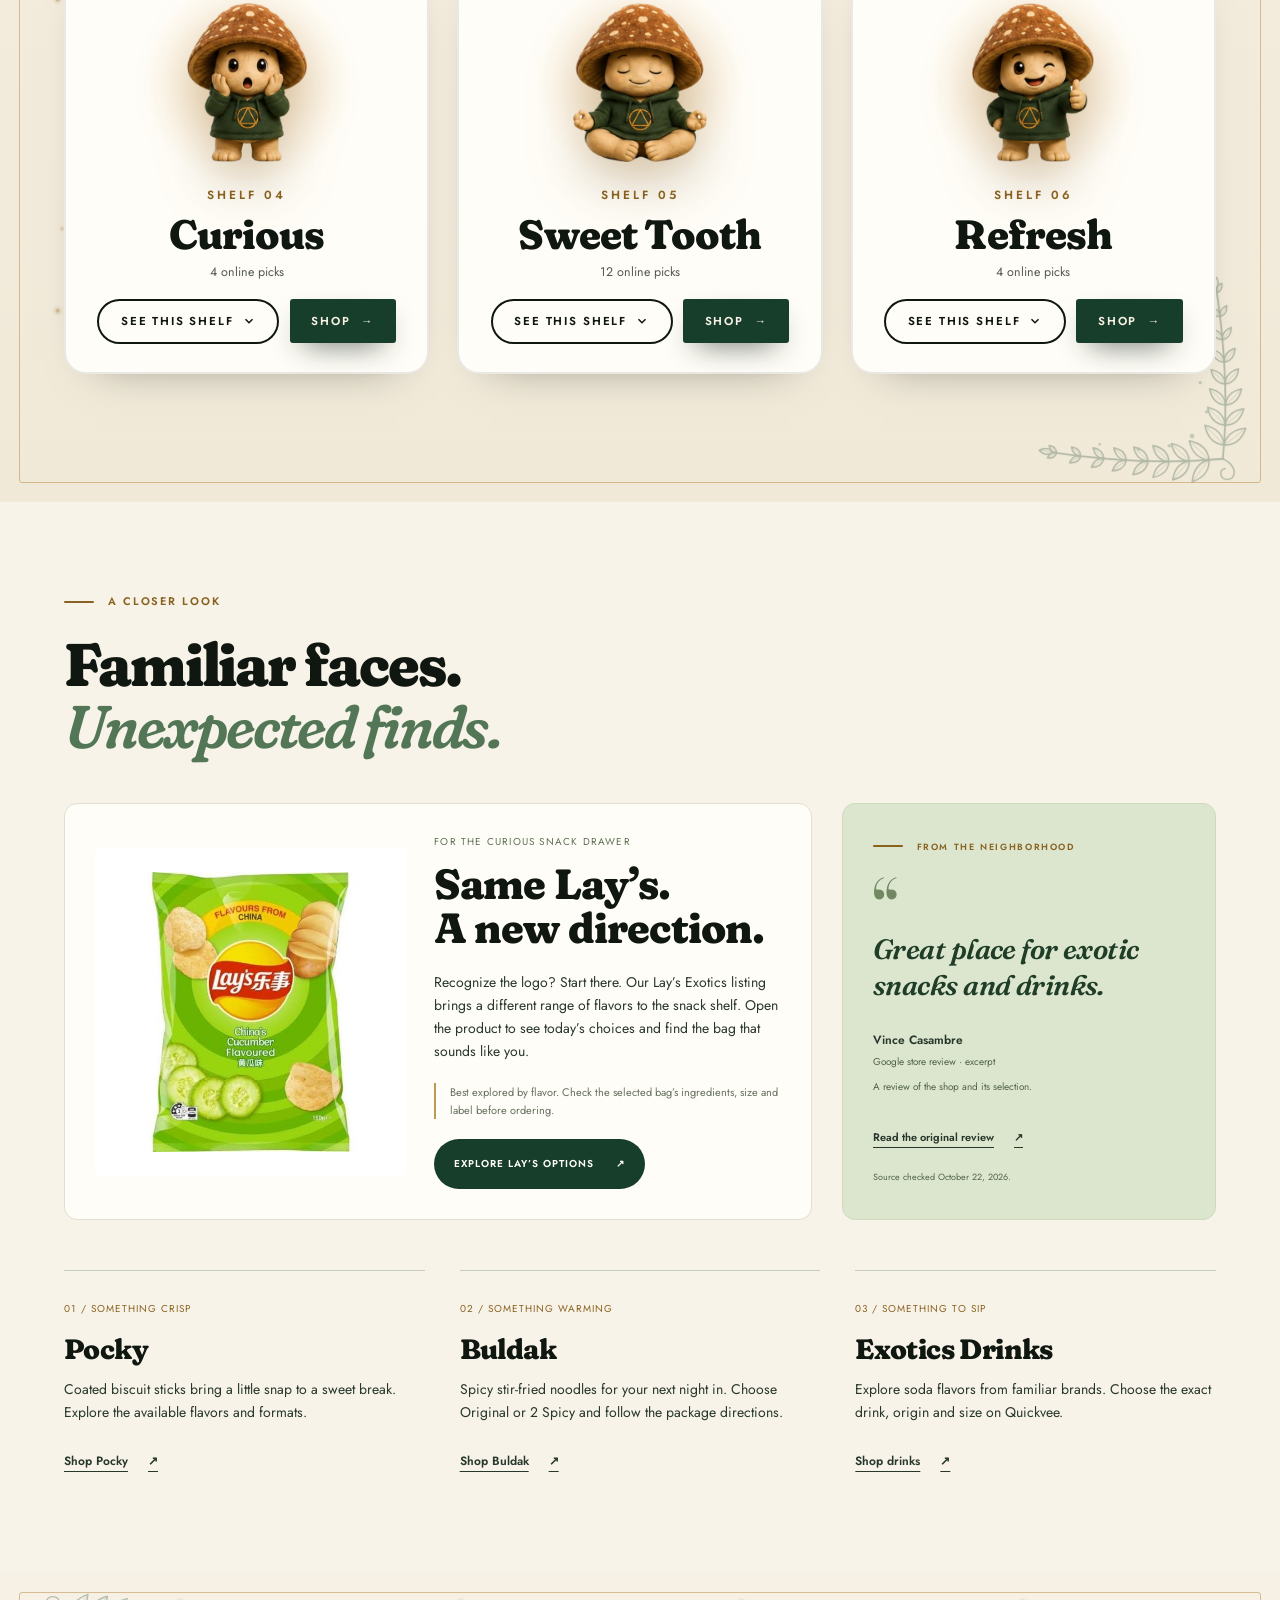
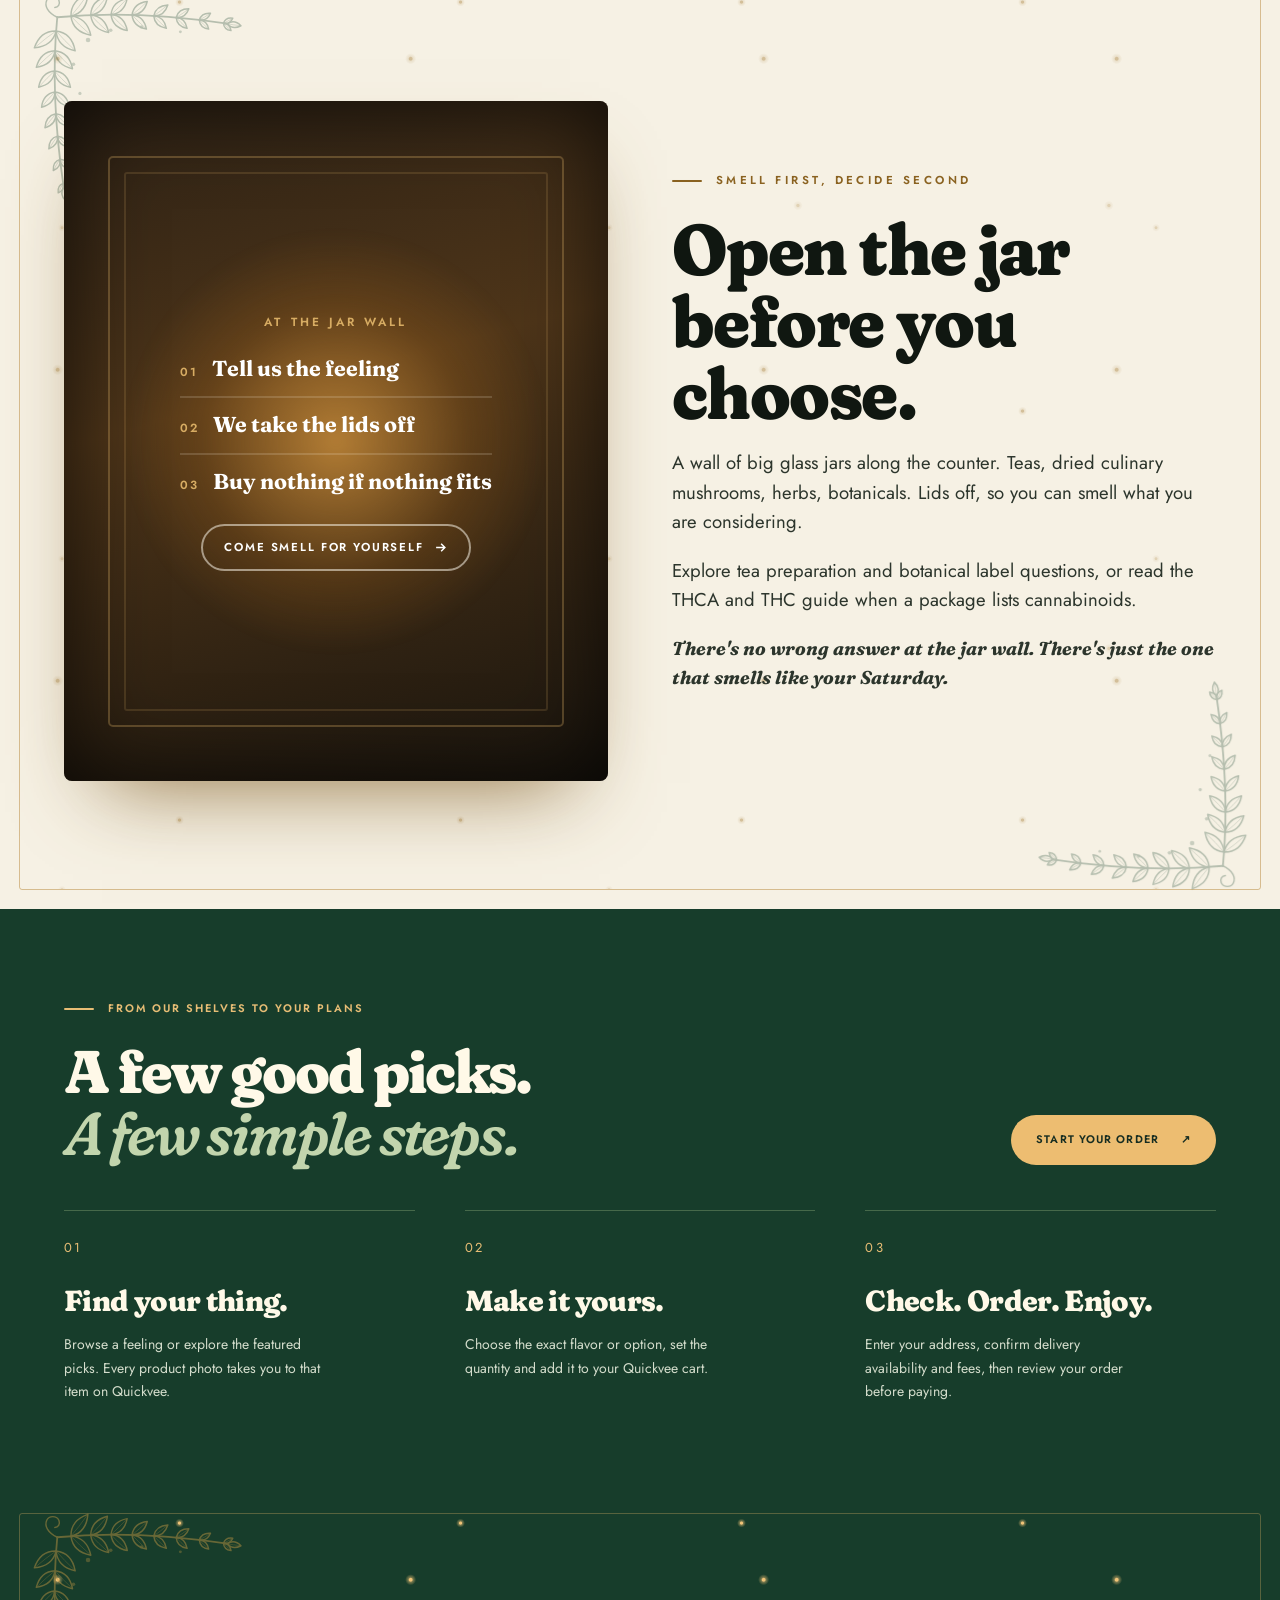
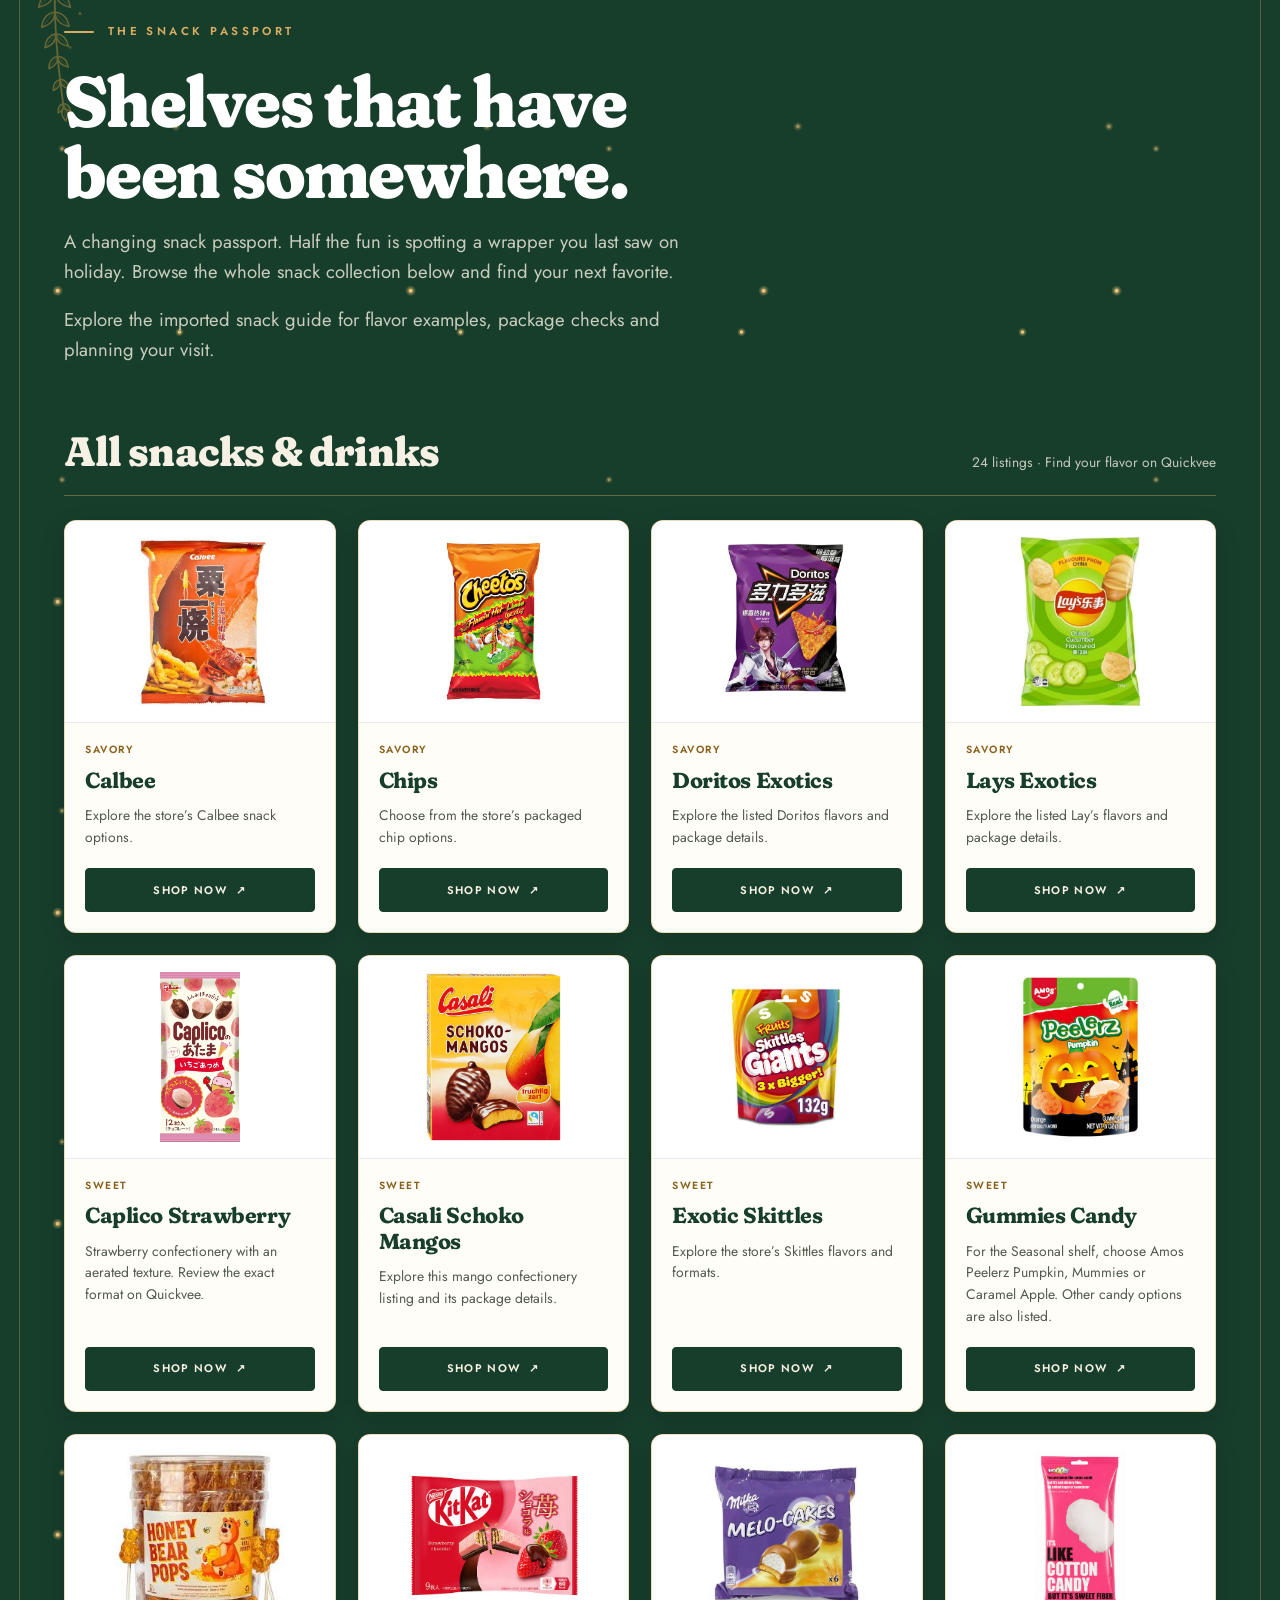
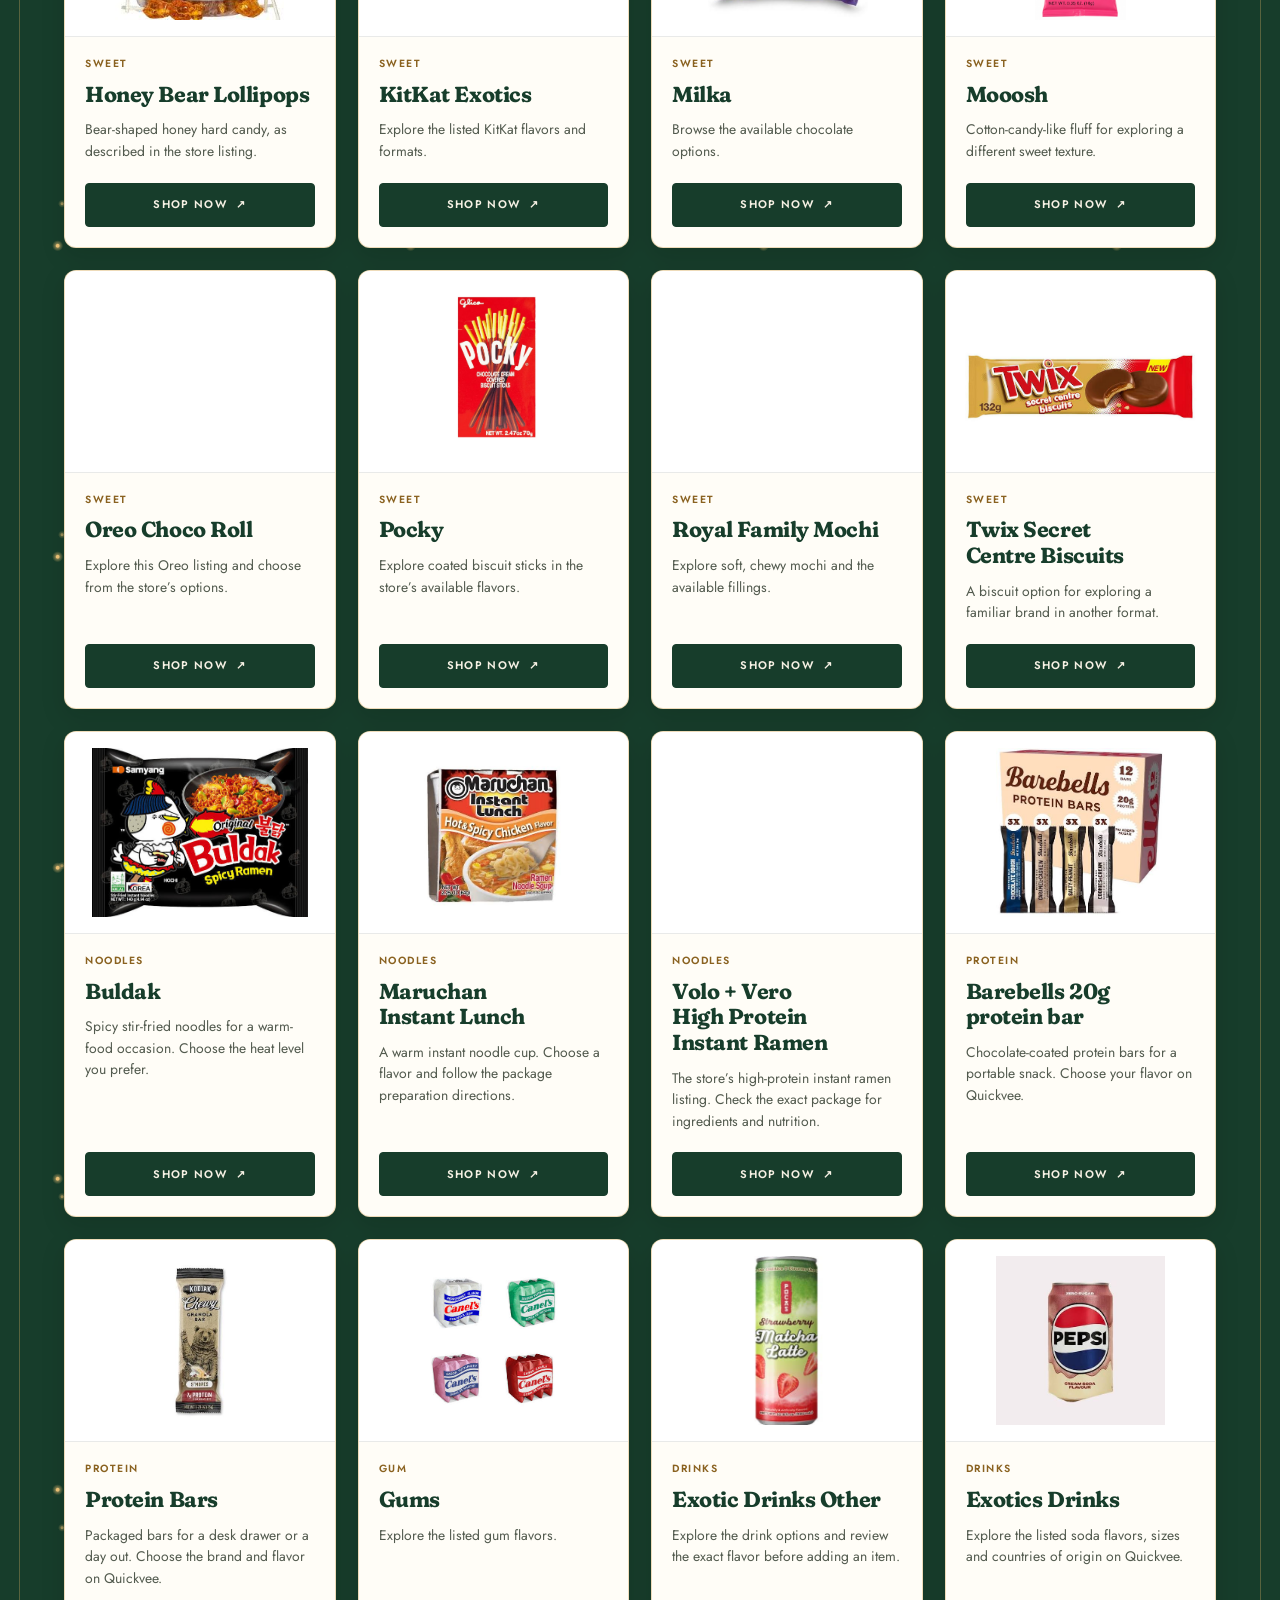
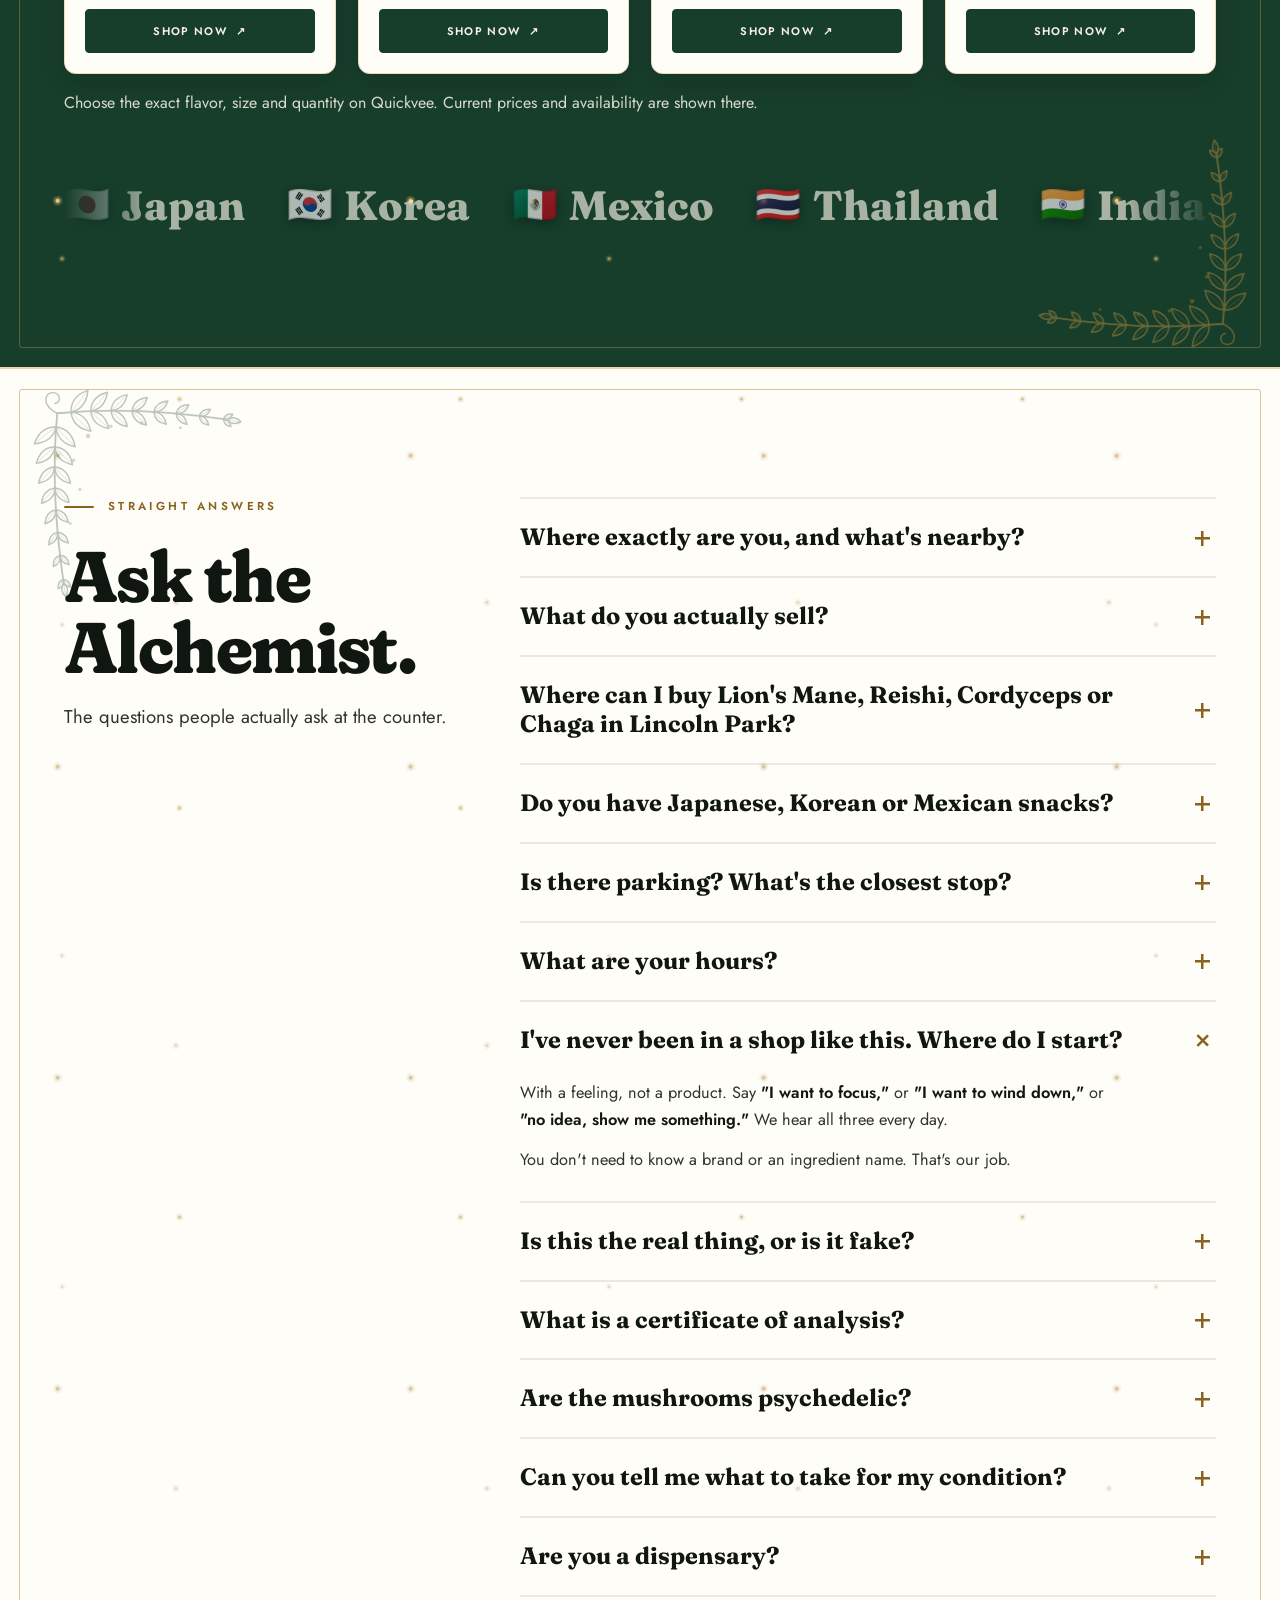
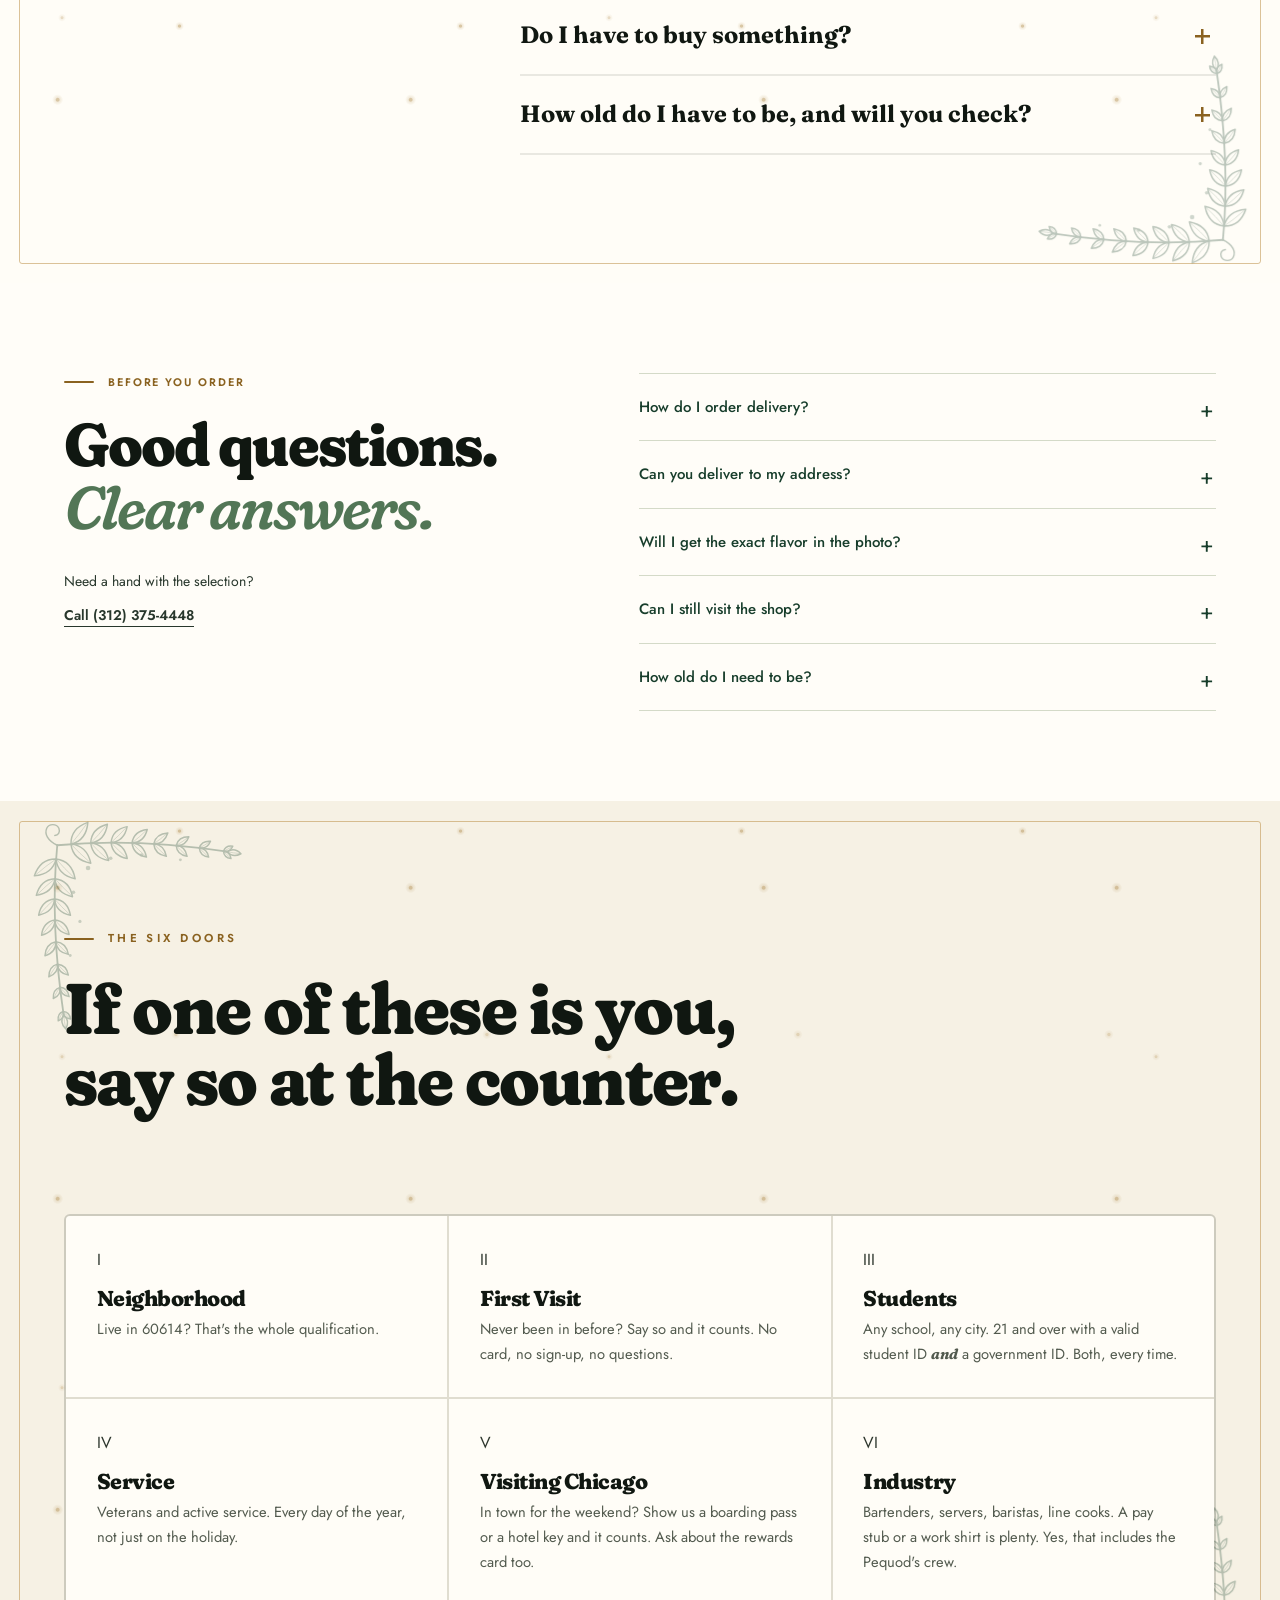
==== commit 8e52b533: "Update feeling menu heading to six shelves" ====
--- a/index.html
+++ b/index.html
@@ -203,7 +203,7 @@
 <section class="on-light feel" id="feel" aria-labelledby="feelh">
   <span class="orn" aria-hidden="true"><i class="motes"></i></span>
   <div class="feel__head rv">
-    <p class="eyebrow">Seven shelves · One question</p>
+    <p class="eyebrow">Six shelves · One question</p>
     <h2 class="d2" id="feelh">Pick a feeling.<br>We'll do the rest.</h2>
     <p class="lede">Find a shelf for your taste and routine. Every online pick has a place.</p>
     <a class="btn btn--line feel__all" href="/shop.html?feeling=all" data-track-id="shop-all-products">Browse all products <span aria-hidden="true">→</span></a>
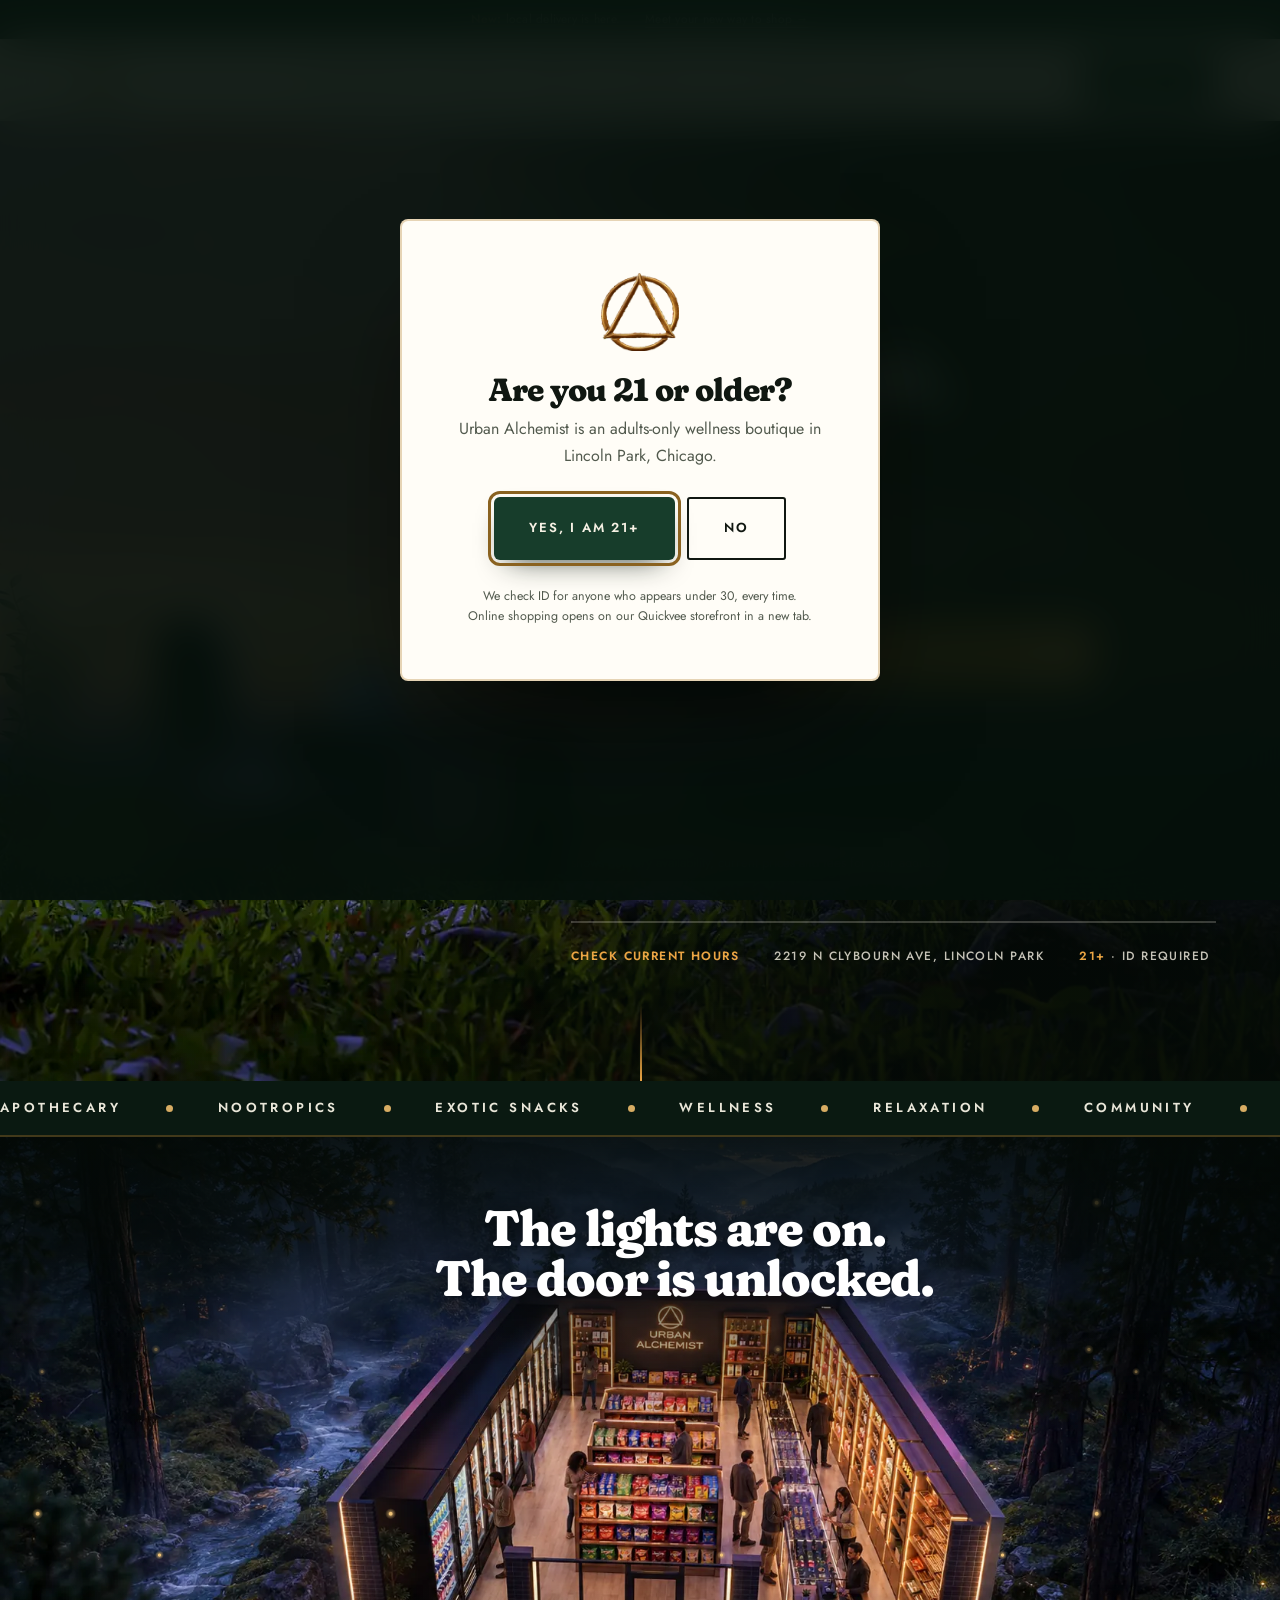
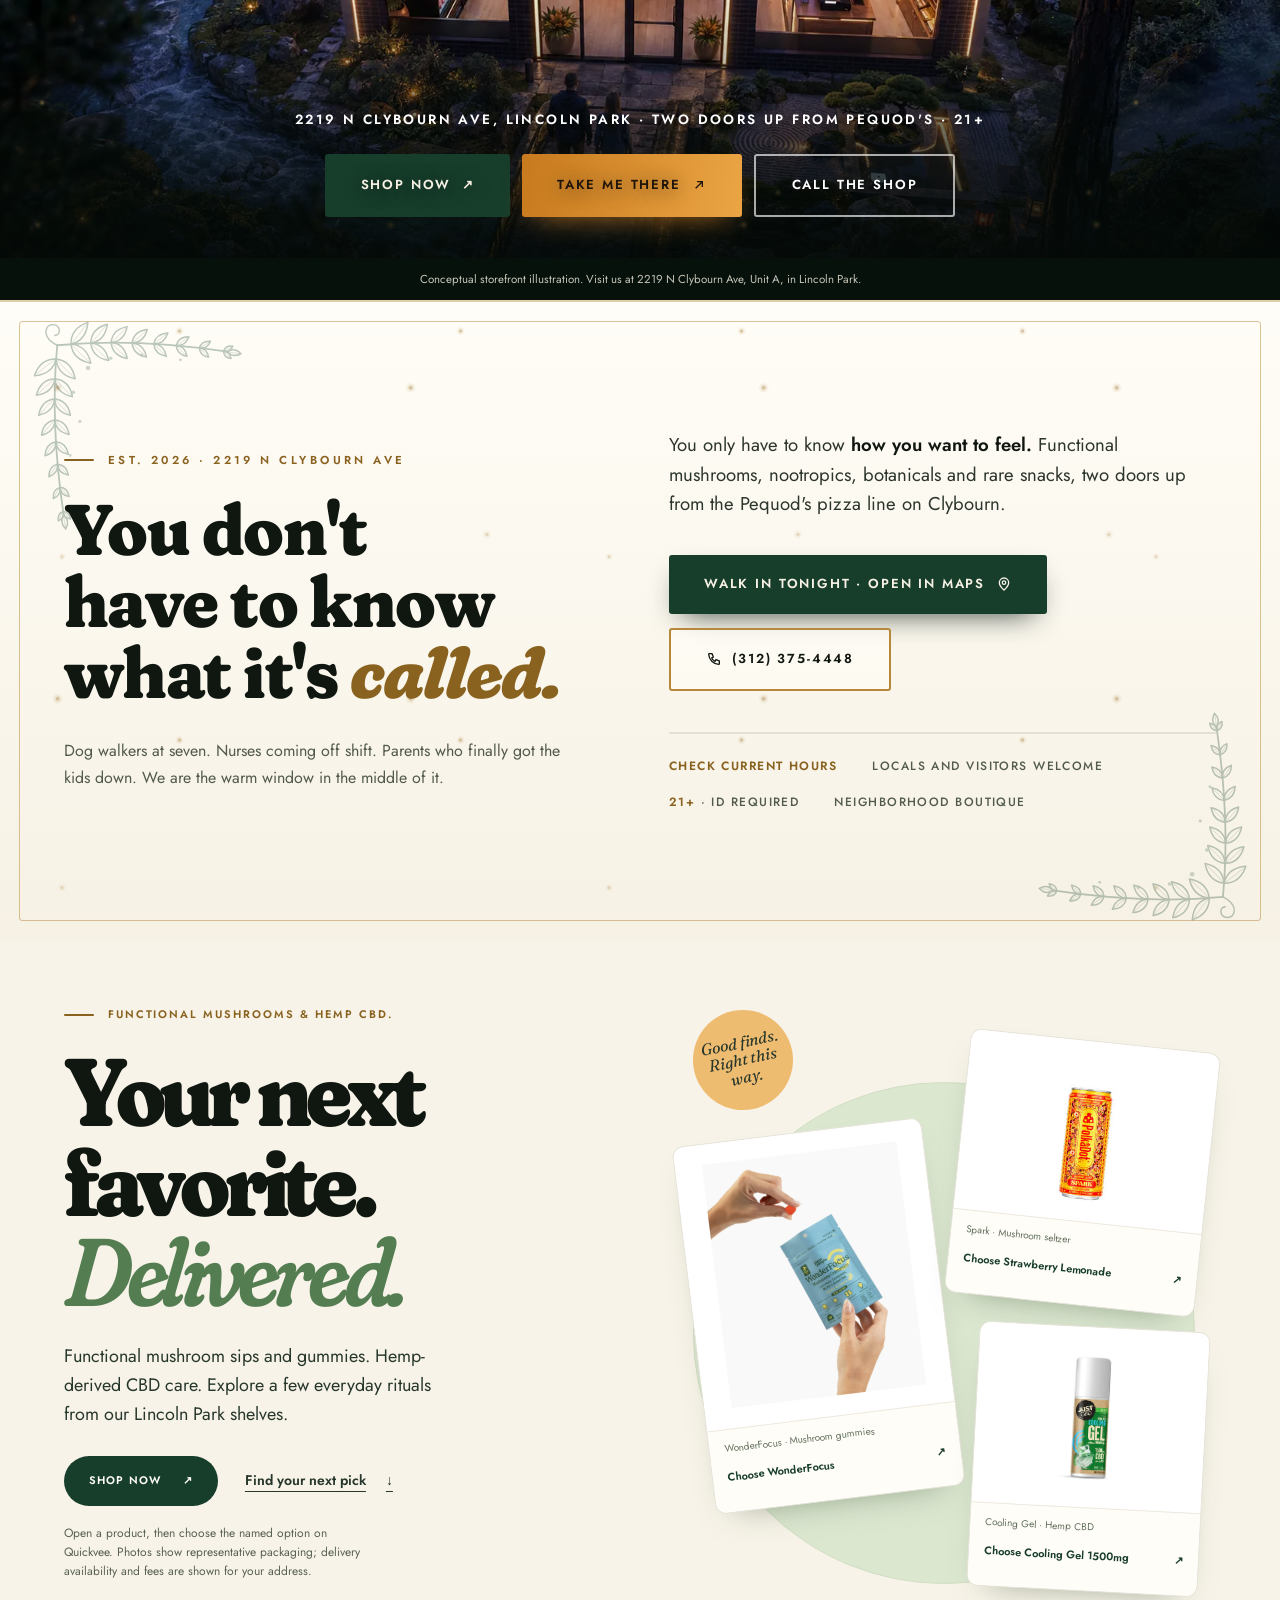
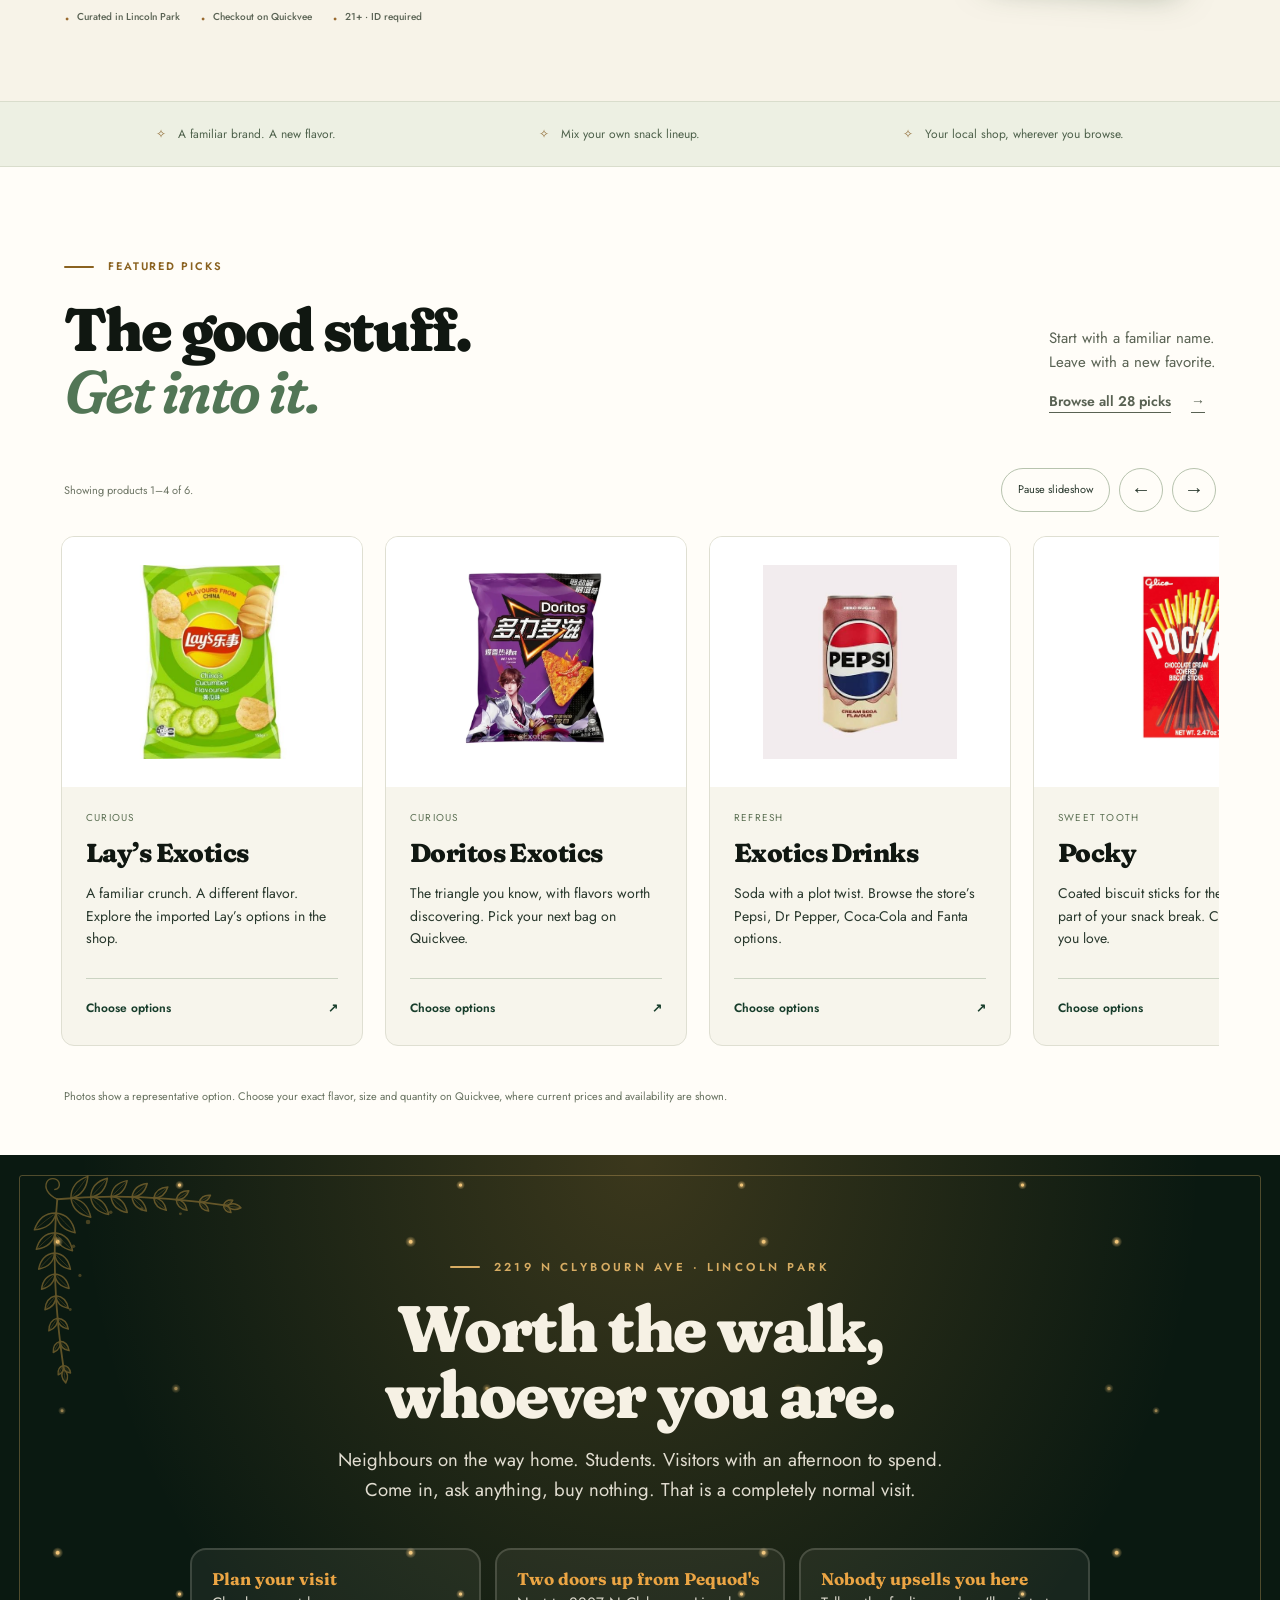
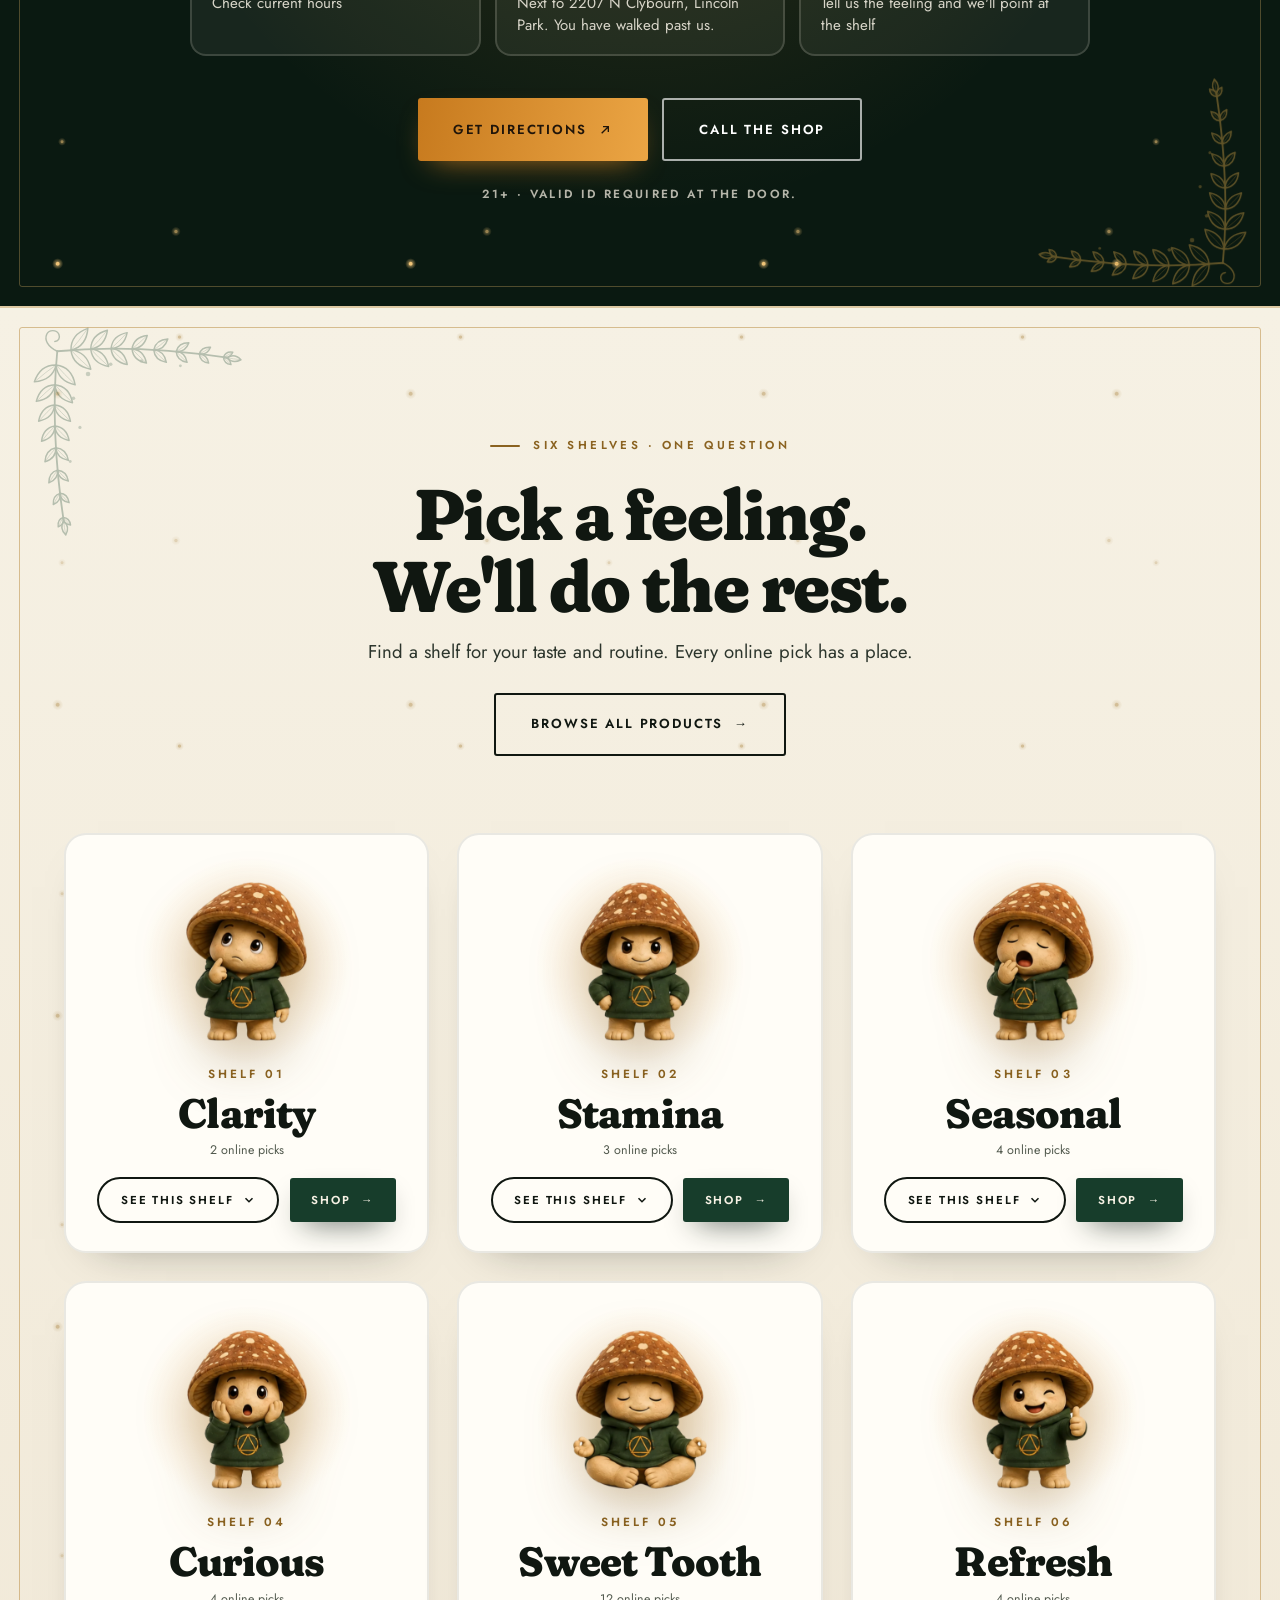
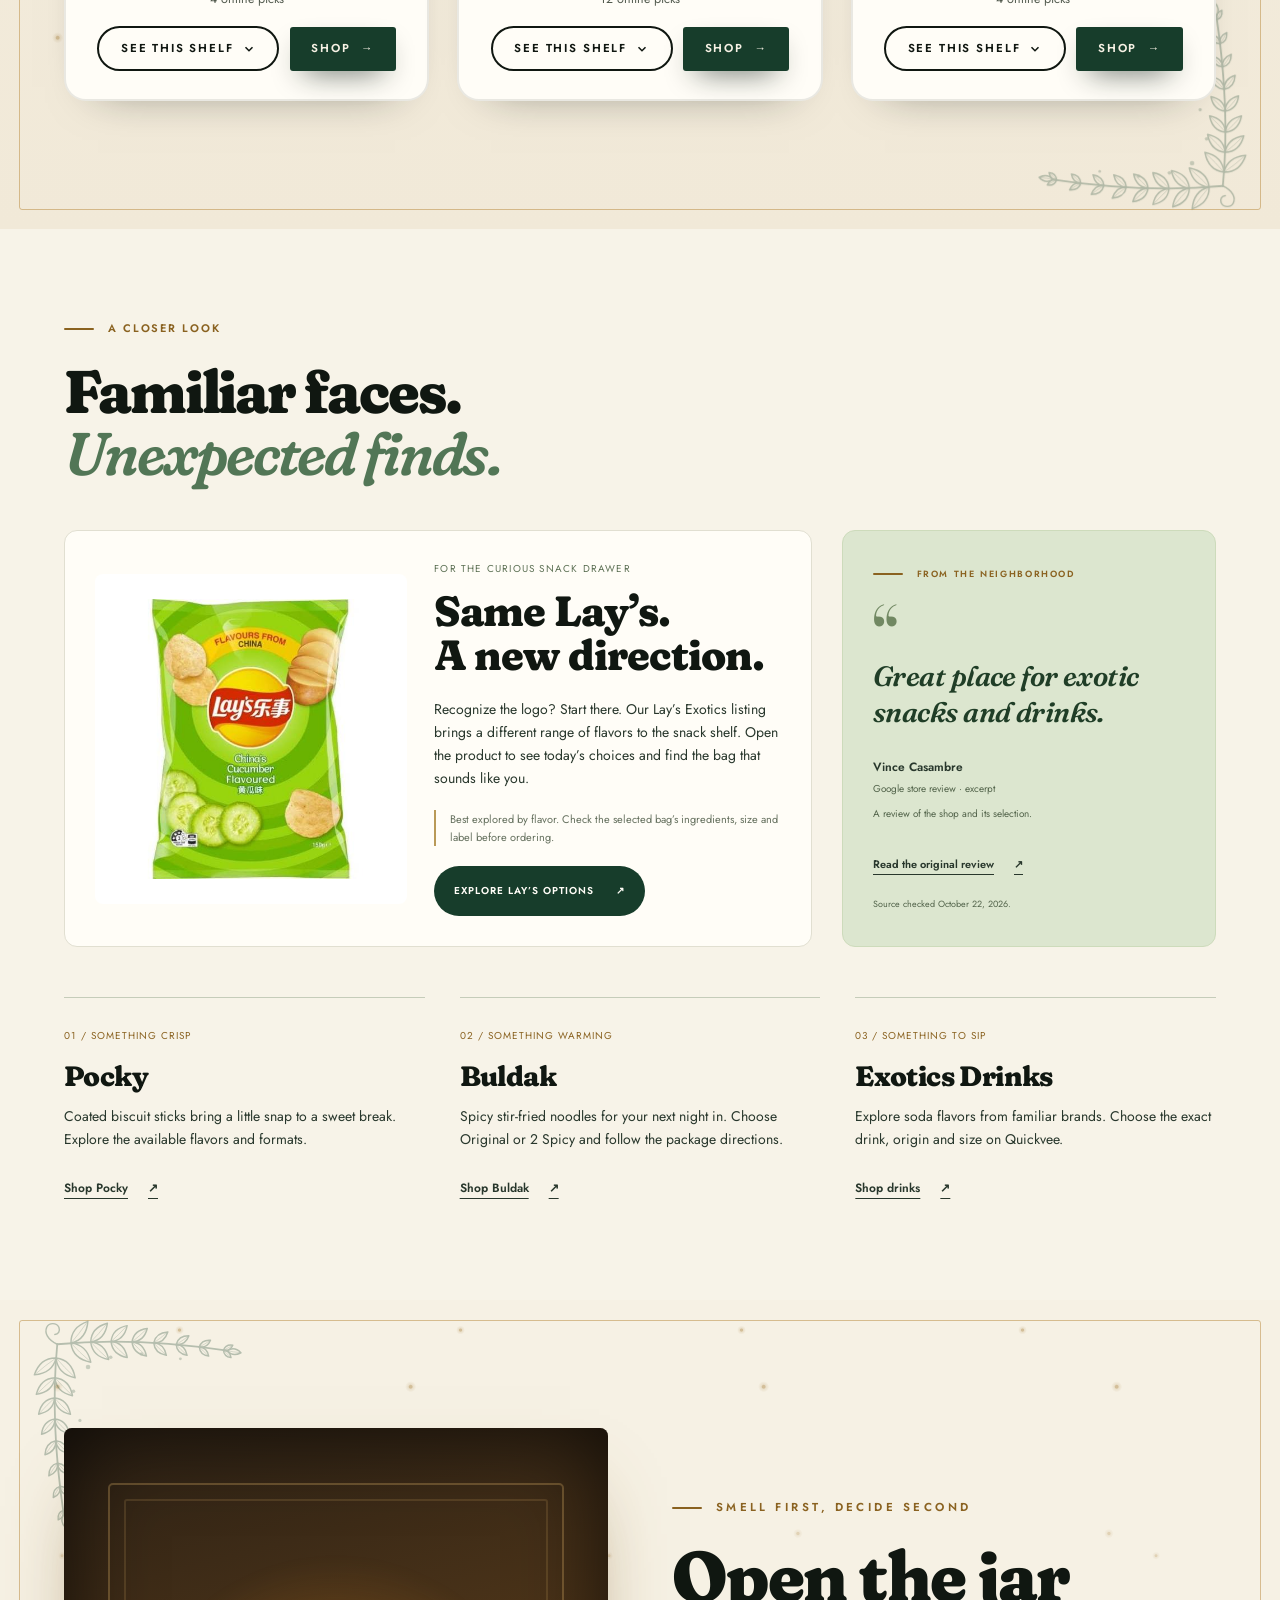
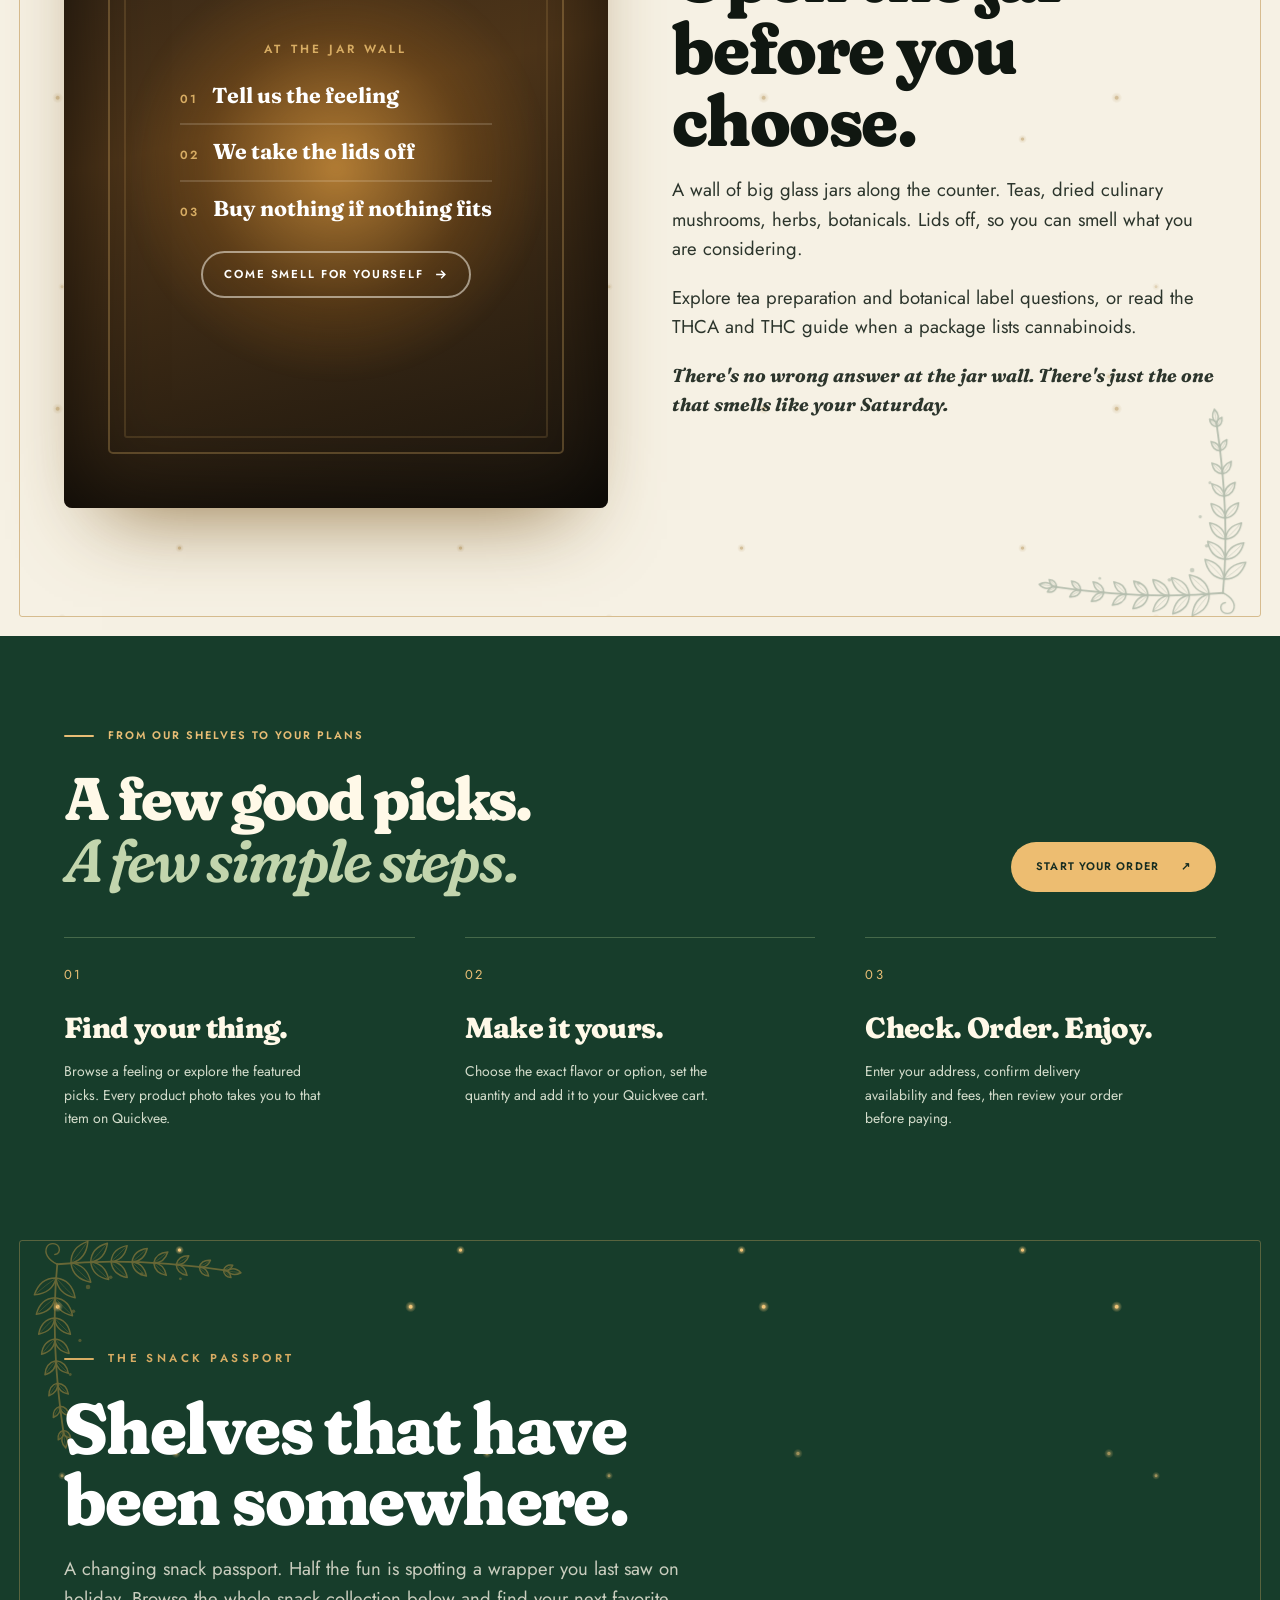
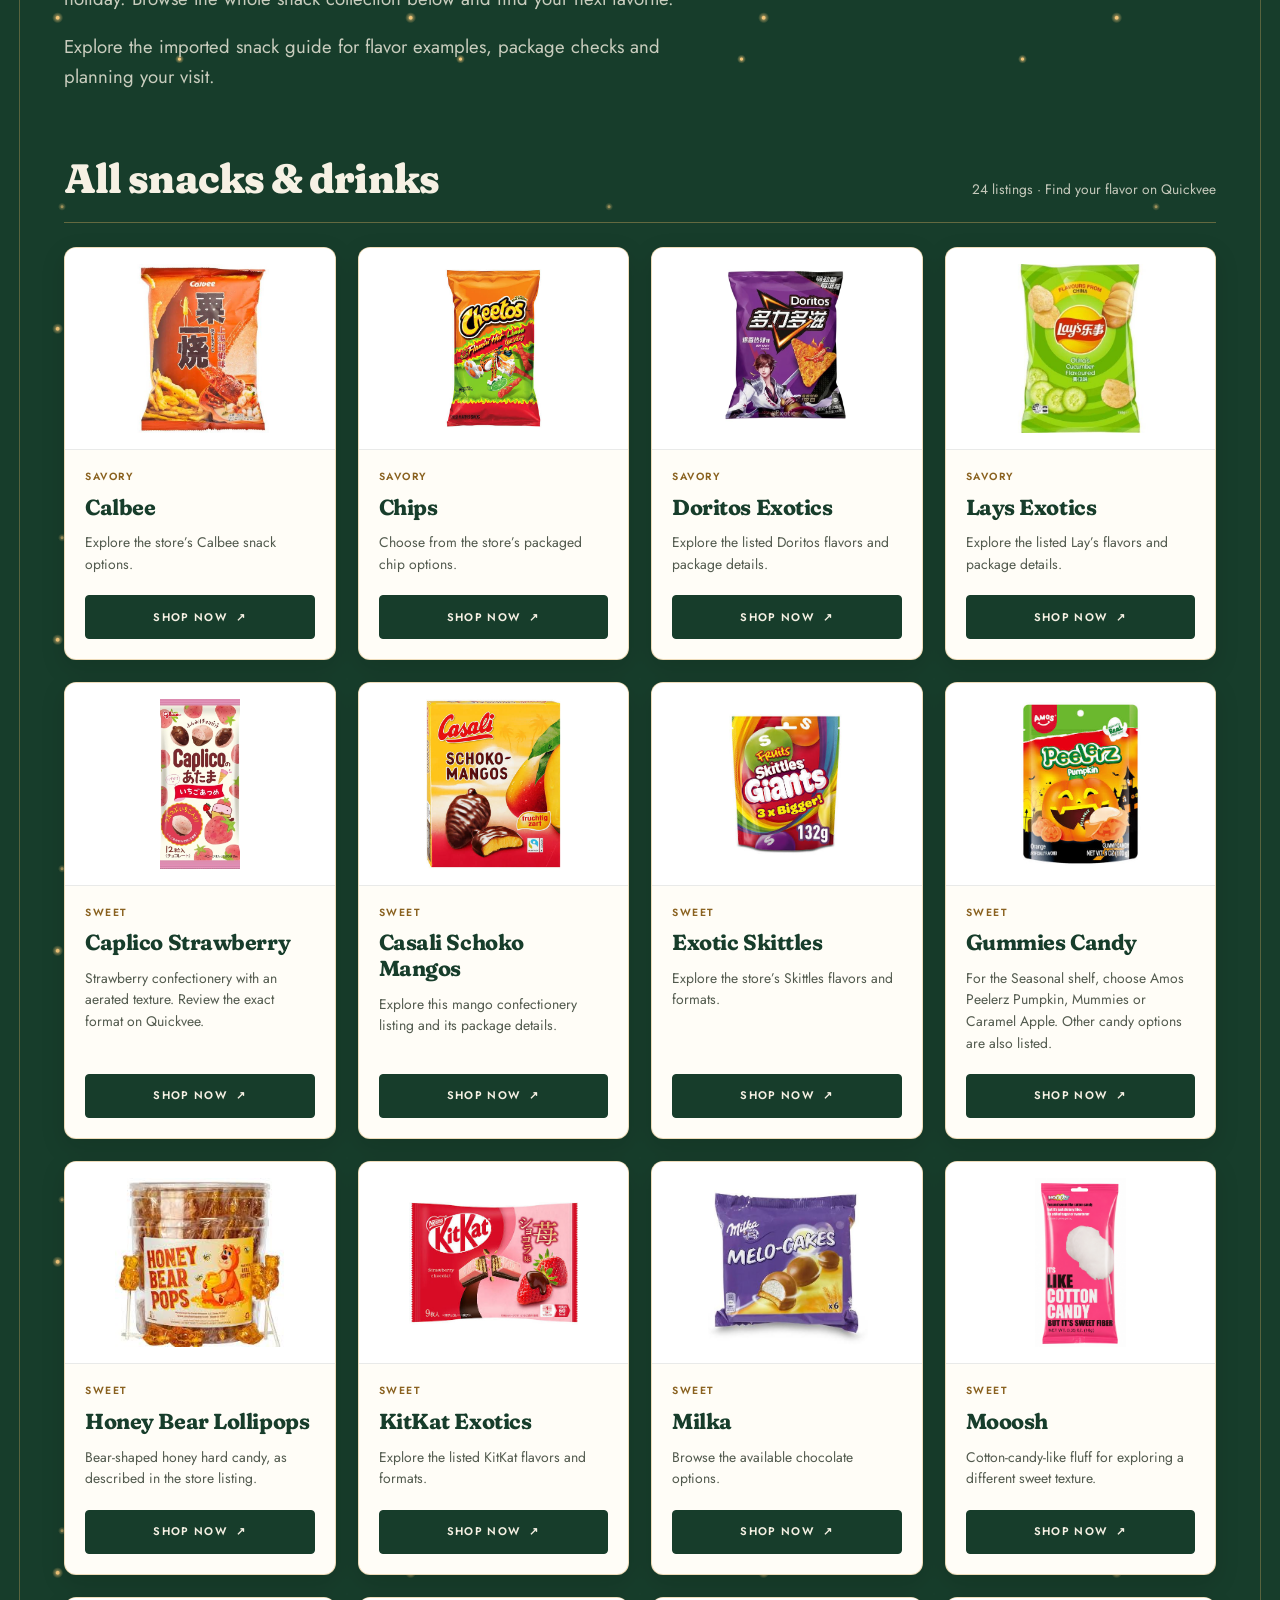
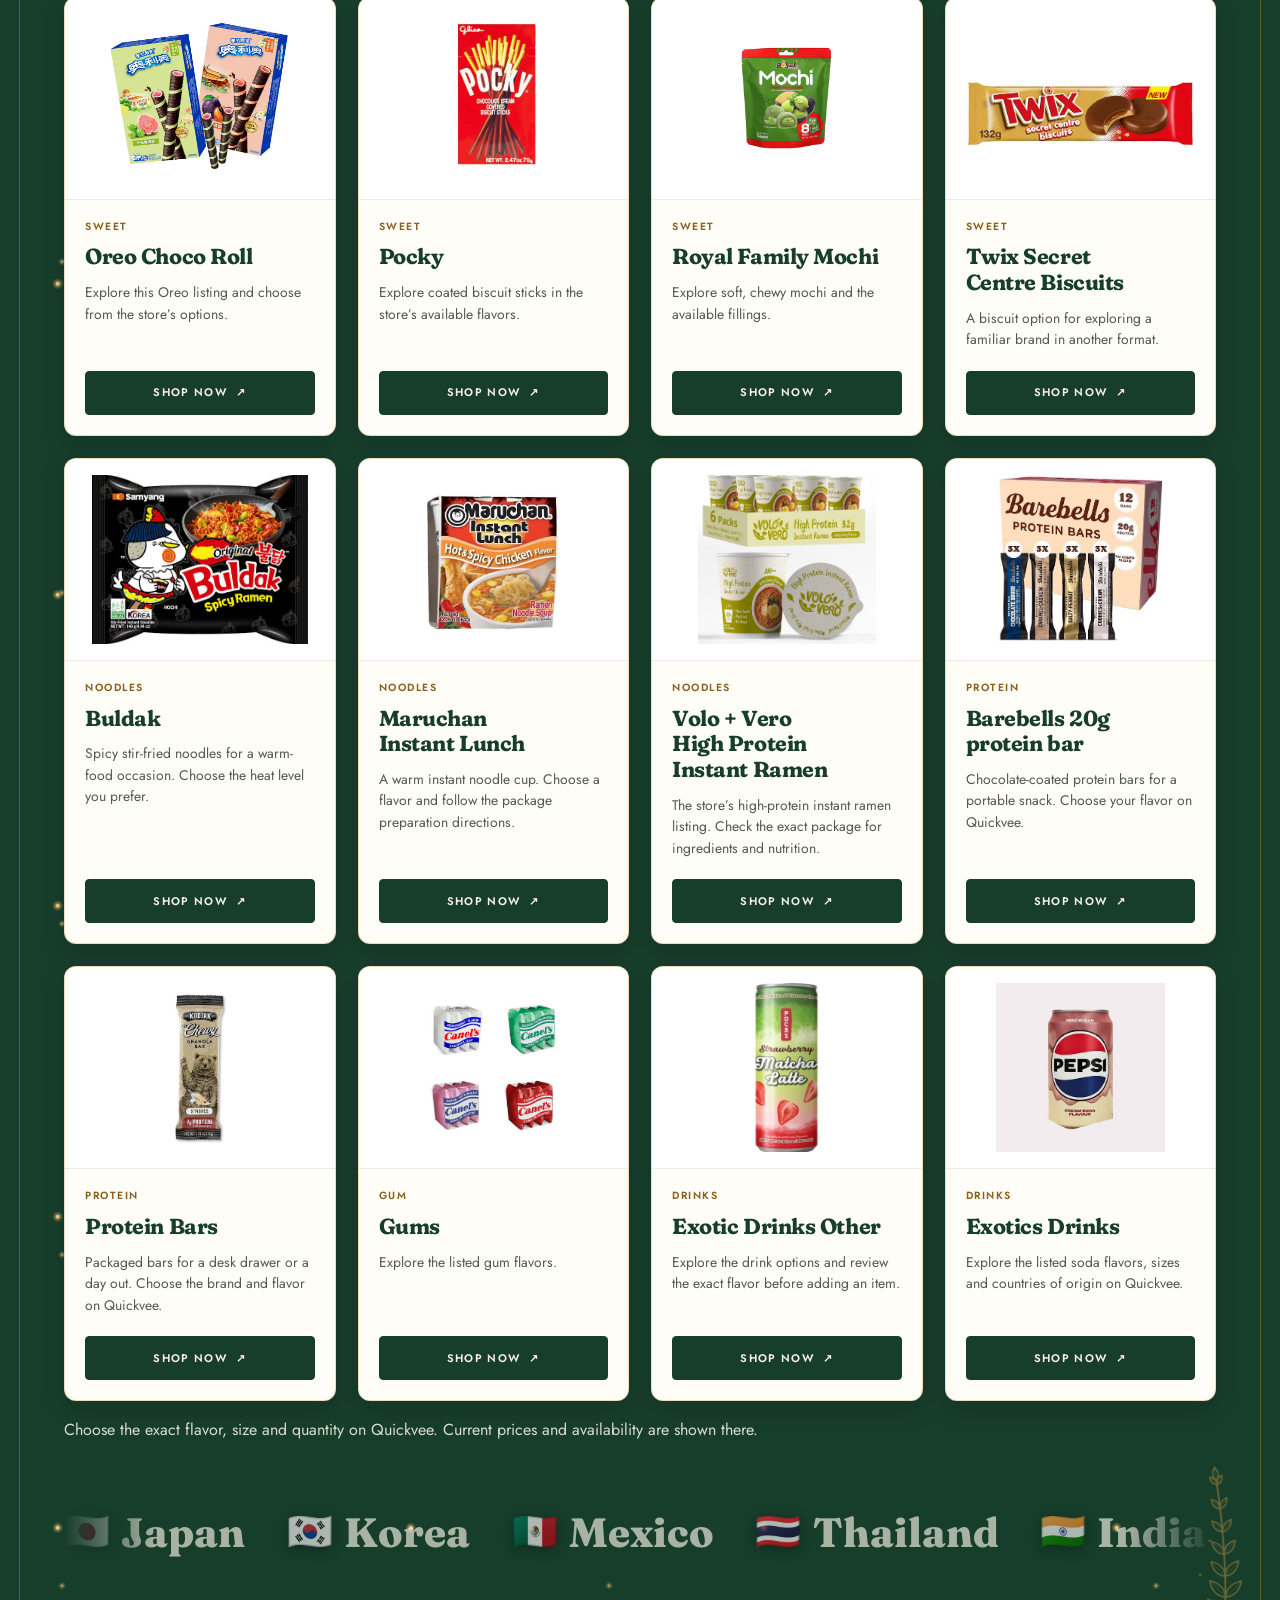
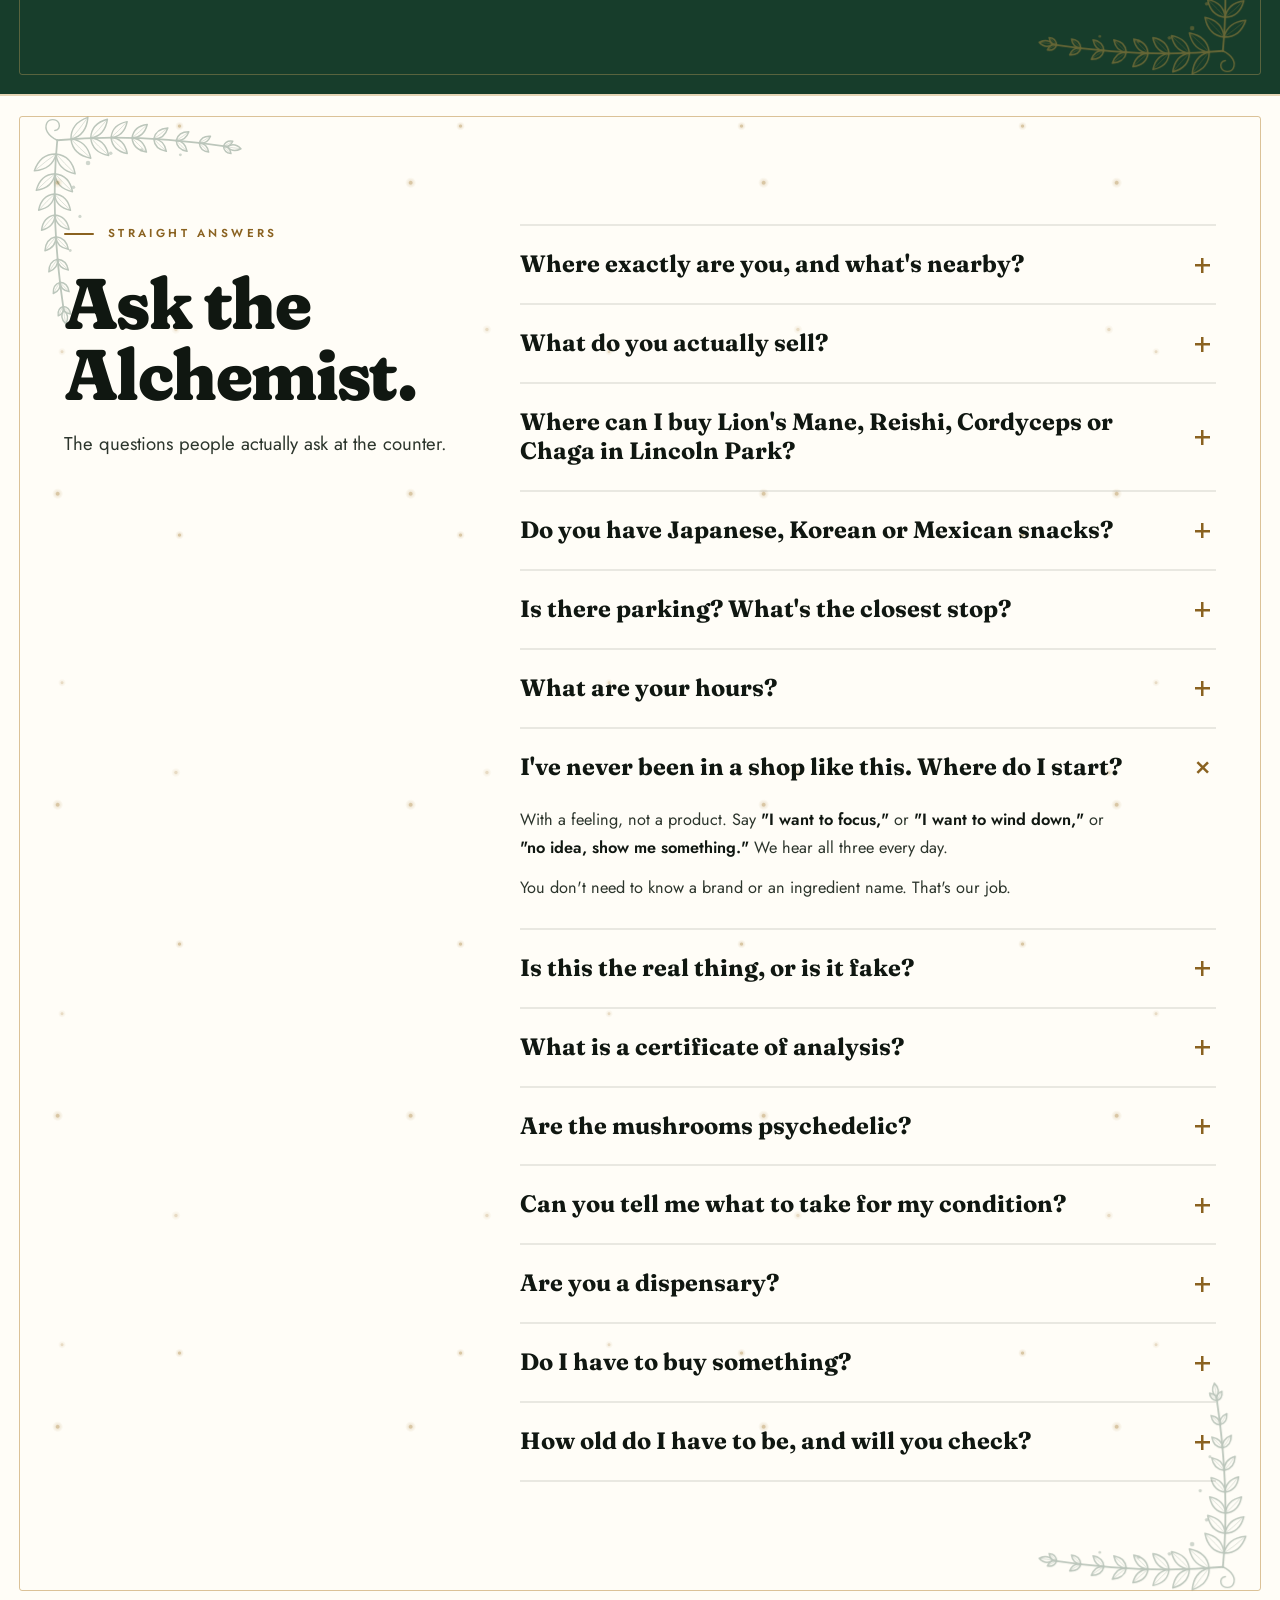
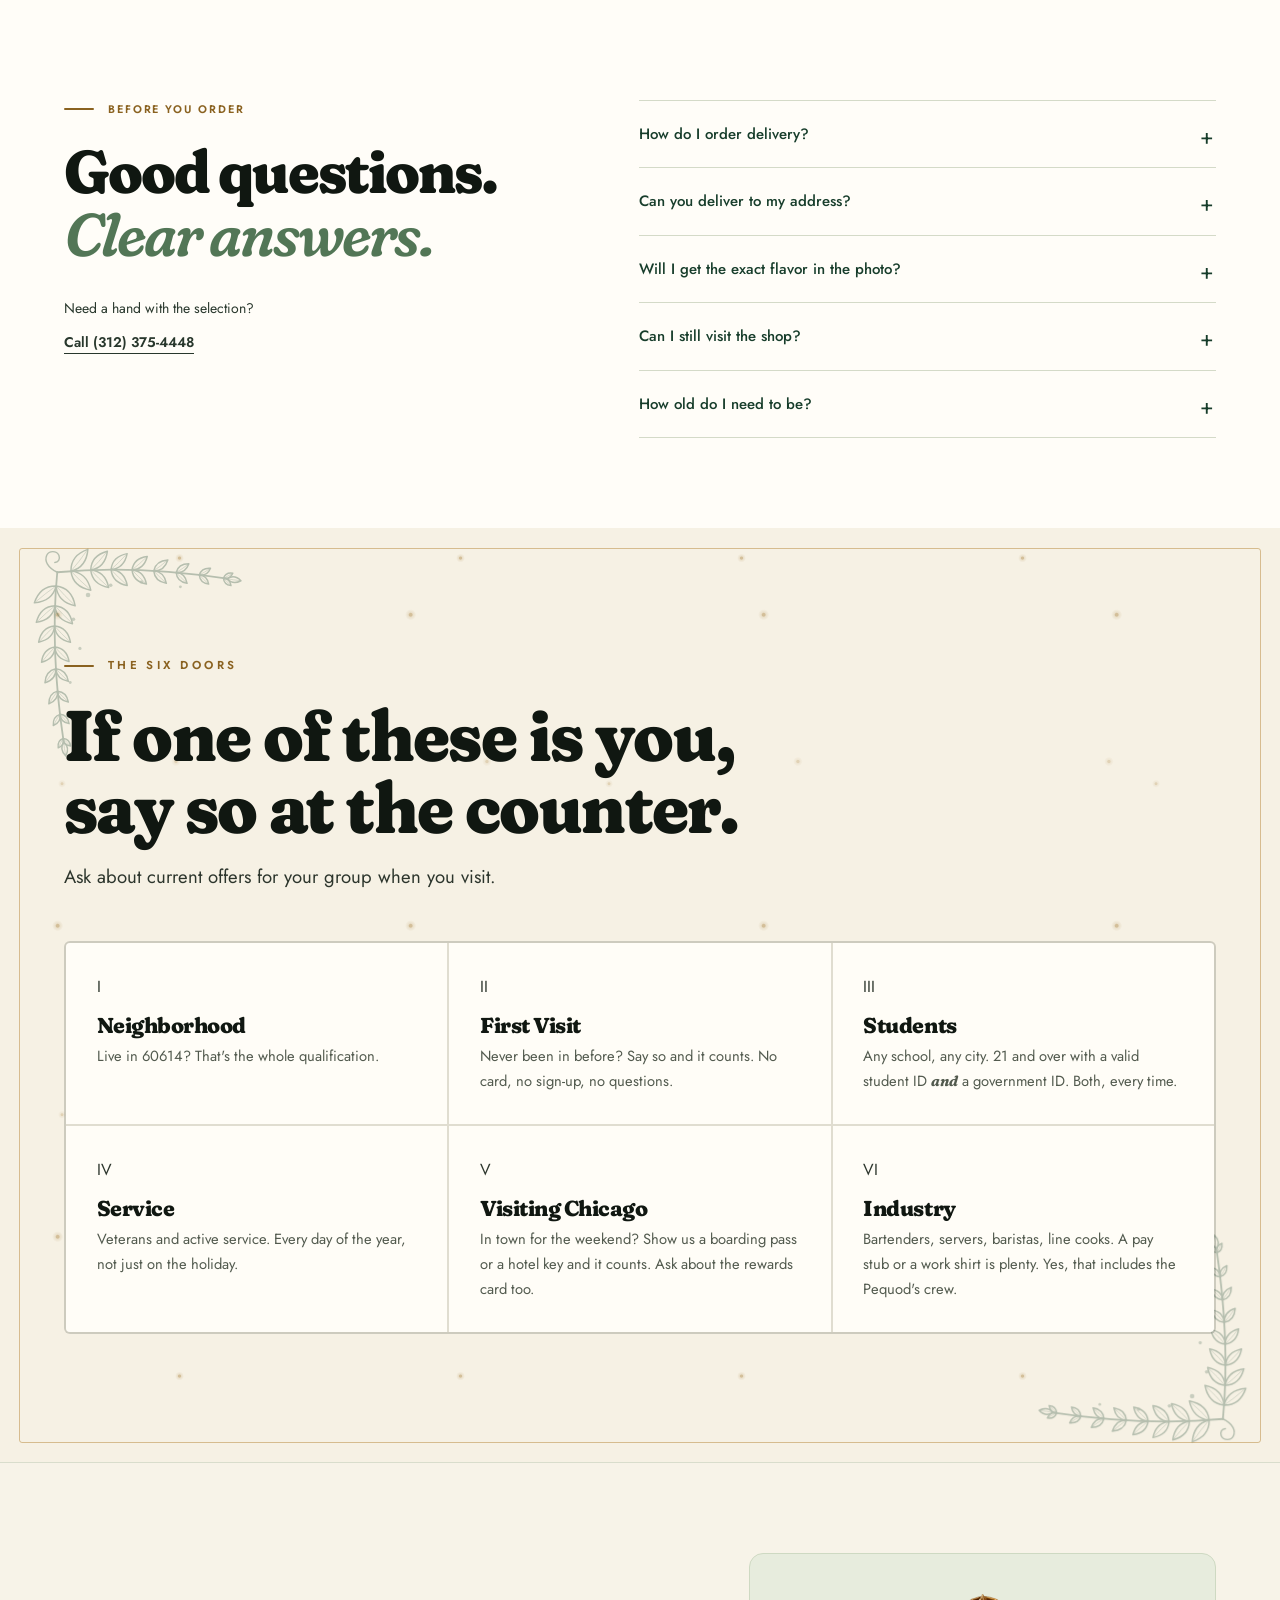
==== commit f91a4aee: "Feature functional mushrooms and CBD topical in delivery hero" ====
--- a/index.html
+++ b/index.html
@@ -33,7 +33,7 @@
 <link rel="stylesheet" href="/delivery.css?v=20261022-1">
 <link rel="stylesheet" href="/restore.css?v=20261022-2">
 <link rel="stylesheet" href="/passport.css?v=20261022-1">
-<script type="application/ld+json">{"@context": "https://schema.org", "@graph": [{"@type": ["LocalBusiness", "Store"], "@id": "https://www.ualincolnpark.com/#store", "name": "Urban Alchemist", "url": "https://www.ualincolnpark.com/", "description": "A Lincoln Park boutique with an online selection of exotic snacks, drinks and everyday finds. Browse products and order local delivery through Quickvee.", "telephone": "+1-312-375-4448", "image": "https://www.ualincolnpark.com/assets/urban-alchemist-logo-lockup.webp", "address": {"@type": "PostalAddress", "streetAddress": "2219 N Clybourn Ave Unit A", "addressLocality": "Chicago", "addressRegion": "IL", "postalCode": "60614", "addressCountry": "US"}, "audience": {"@type": "Audience", "audienceType": "Adults 21 and over"}, "hasOfferCatalog": {"@type": "OfferCatalog", "name": "The Feeling Shelves", "itemListElement": [{"@type": "OfferCatalog", "name": "Clarity", "description": "Coffee and tea drinks for a morning ritual. Explore by taste and format."}, {"@type": "OfferCatalog", "name": "Stamina", "description": "Portable protein snacks and easy meals for busy days."}, {"@type": "OfferCatalog", "name": "Seasonal", "description": "Autumn sweets and warm noodle bowls for cooler days."}, {"@type": "OfferCatalog", "name": "Curious", "description": "Savory snacks and flavors worth exploring."}, {"@type": "OfferCatalog", "name": "Sweet Tooth", "description": "Chocolate, chewy sweets, mochi and playful confectionery textures."}, {"@type": "OfferCatalog", "name": "Refresh", "description": "Sodas, tea drinks, juice, gum and functional seltzers for a flavor break."}]}, "alternateName": "Urban Alchemist Chicago", "logo": "https://www.ualincolnpark.com/assets/urban-alchemist-logo-lockup.webp", "geo": {"@type": "GeoCoordinates", "latitude": 41.92265, "longitude": -87.66782}, "hasMap": "https://www.google.com/maps/place/Urban+Alchemist/data=!4m2!3m1!1s0x0:0x64ffc79f9ca78baf", "sameAs": ["https://www.google.com/maps/place/Urban+Alchemist/data=!4m2!3m1!1s0x0:0x64ffc79f9ca78baf", "https://www.tiktok.com/@urban.alchemist.c"]}, {"@type": "WebSite", "@id": "https://www.ualincolnpark.com/#website", "url": "https://www.ualincolnpark.com/", "name": "Urban Alchemist", "inLanguage": "en-US", "publisher": {"@id": "https://www.ualincolnpark.com/#store"}}, {"@type": "FAQPage", "@id": "https://www.ualincolnpark.com/#faq", "mainEntity": [{"@type": "Question", "name": "Where exactly are you, and what's nearby?", "acceptedAnswer": {"@type": "Answer", "text": "2219 N Clybourn Ave, Unit A, Chicago, IL 60614, in Lincoln Park. We're two doors up from the Pequod's Pizza line at 2207, about half a mile from the DePaul University campus, and a short walk from Webster Place. Walkable from Lincoln Park and Bucktown, a short ride from the Loop, and there's street parking on Clybourn. If you're waiting on a deep-dish table, you have time."}}, {"@type": "Question", "name": "What do you actually sell?", "acceptedAnswer": {"@type": "Answer", "text": "Our shelves bring together wellness and personal-care formats, teas and botanicals, and rare imported snacks and drinks. In-store selection may differ. Browse our current online picks or call about a specific item. The feeling menu is a way to browse by taste, occasion and routine, so you do not need to know a brand before you walk in."}}, {"@type": "Question", "name": "Where can I buy Lion's Mane, Reishi, Cordyceps or Chaga in Lincoln Park?", "acceptedAnswer": {"@type": "Answer", "text": "Start here at 2219 N Clybourn Ave, or explore our online selection. Current functional-seltzer listings include formulas naming culinary and functional mushrooms. Check the exact ingredients and available options on Quickvee, or call about other in-store formats. A mushroom name alone does not describe a complete product formula. Read the package for the exact item you are considering."}}, {"@type": "Question", "name": "Do you have Japanese, Korean or Mexican snacks?", "acceptedAnswer": {"@type": "Answer", "text": "Yes. The snack wall is sorted by country: Japan, Korea, Mexico, Thailand, India, the Philippines, the United Kingdom, Germany, Brazil and Nigeria, and it changes as things come in. It is the reason a lot of people first walk through the door, and it is a two-minute detour if you are already on Clybourn waiting for a table."}}, {"@type": "Question", "name": "Is there parking? What's the closest stop?", "acceptedAnswer": {"@type": "Answer", "text": "There is street parking on Clybourn, and the Webster Place lot is a short walk. The 74 Fullerton and 73 Armitage buses both put you within a few blocks, and the Fullerton stop on the Red, Brown and Purple lines is walkable from the DePaul side. Coming from Bucktown or Wrightwood, it is a straight shot down Clybourn."}}, {"@type": "Question", "name": "What are your hours?", "acceptedAnswer": {"@type": "Answer", "text": "Check current hours on Google or call ahead. Call (312) 375-4448 if you're making a late trip."}}, {"@type": "Question", "name": "I've never been in a shop like this. Where do I start?", "acceptedAnswer": {"@type": "Answer", "text": "With a feeling, not a product. Say \"I want to focus,\" or \"I want to wind down,\" or \"no idea, show me something.\" We hear all three every day. You don't need to know a brand or an ingredient name. That's our job."}}, {"@type": "Question", "name": "Is this the real thing, or is it fake?", "acceptedAnswer": {"@type": "Answer", "text": "Check the manufacturer, sealed package and available documentation for the exact item. Ask us to help read its label or any batch report supplied with it. Product types differ: a food label, device manual and supplement package answer different questions. We can help you find the relevant information."}}, {"@type": "Question", "name": "What is a certificate of analysis?", "acceptedAnswer": {"@type": "Answer", "text": "A laboratory report showing the results of specified tests on a particular sample or batch. Check the batch number, laboratory, date and tests actually performed. Where a report is supplied, compare it with the exact package. A report answers the questions it tested; it is not a guarantee of a particular benefit."}}, {"@type": "Question", "name": "Are the mushrooms psychedelic?", "acceptedAnswer": {"@type": "Answer", "text": "Lion’s Mane, Cordyceps, Reishi and Chaga are the culinary and functional species discussed in our field guides. Complete retail formulas vary, so read the exact package rather than relying on a mushroom name or shelf category. If an ingredient or label is unclear, ask us to help identify it before you choose."}}, {"@type": "Question", "name": "Can you tell me what to take for my condition?", "acceptedAnswer": {"@type": "Answer", "text": "No, and we'd be suspicious of any shop that said yes. We're a retail store, not a clinic, and nothing we sell is intended to diagnose, treat, cure or prevent any disease. What we can do is tell you what something is, where it came from, how it has been used traditionally, and when we think you'd be wasting your money. For anything medical, talk to your doctor, especially if you're pregnant or nursing, have a diagnosed condition, or take prescription medication."}}, {"@type": "Question", "name": "Are you a dispensary?", "acceptedAnswer": {"@type": "Answer", "text": "We’re a neighborhood wellness boutique. This website’s shopping features cover the ordinary merchandise identified in our online catalog. For questions about the store or a specific product, call (312) 375-4448."}}, {"@type": "Question", "name": "Do I have to buy something?", "acceptedAnswer": {"@type": "Answer", "text": "No. People stand at the jar wall for twenty minutes and leave with nothing. That's a good visit. Come in out of the cold and ask a question."}}, {"@type": "Question", "name": "How old do I have to be, and will you check?", "acceptedAnswer": {"@type": "Answer", "text": "21 and over. We check ID for anyone who appears under 30, every single time, with no exceptions. That includes busy nights, and it includes regulars. There's a university half a mile away. We don't bend on this one."}}, {"@type": "Question", "name": "How do I order delivery?", "acceptedAnswer": {"@type": "Answer", "text": "Choose a product and open it on Quickvee. Select the exact flavor or option, choose your quantity and add it to your cart there. Enter your address and review the order before paying."}}, {"@type": "Question", "name": "Can you deliver to my address?", "acceptedAnswer": {"@type": "Answer", "text": "Quickvee checks delivery availability for your address. It also shows the current delivery fees, ordering hours and available fulfillment options before checkout."}}, {"@type": "Question", "name": "Will I get the exact flavor in the photo?", "acceptedAnswer": {"@type": "Answer", "text": "Product photos show a representative option from the store listing. Open the product to check the available flavors, sizes, ingredients and prices, then select the exact item you want."}}, {"@type": "Question", "name": "Can I still visit the shop?", "acceptedAnswer": {"@type": "Answer", "text": "Yes. Find us at 2219 N Clybourn Ave, Unit A, in Lincoln Park, Chicago. Check current hours on Google or call (312) 375-4448 before making a special trip."}}, {"@type": "Question", "name": "How old do I need to be?", "acceptedAnswer": {"@type": "Answer", "text": "Urban Alchemist is an adults-only store for customers 21 and over. Valid ID is required. Review any additional delivery verification requirements on Quickvee."}}]}]}</script>
+<script type="application/ld+json">{"@context": "https://schema.org", "@graph": [{"@type": ["LocalBusiness", "Store"], "@id": "https://www.ualincolnpark.com/#store", "name": "Urban Alchemist", "url": "https://www.ualincolnpark.com/", "description": "A Lincoln Park boutique with an online selection of exotic snacks, drinks and everyday finds. Browse products and order local delivery through Quickvee.", "telephone": "+1-312-375-4448", "image": "https://www.ualincolnpark.com/assets/urban-alchemist-logo-lockup.webp", "address": {"@type": "PostalAddress", "streetAddress": "2219 N Clybourn Ave Unit A", "addressLocality": "Chicago", "addressRegion": "IL", "postalCode": "60614", "addressCountry": "US"}, "audience": {"@type": "Audience", "audienceType": "Adults 21 and over"}, "hasOfferCatalog": {"@type": "OfferCatalog", "name": "The Feeling Shelves", "itemListElement": [{"@type": "OfferCatalog", "name": "Clarity", "description": "Coffee, tea drinks and a functional mushroom gummy supplement for your routine. Explore by taste and format."}, {"@type": "OfferCatalog", "name": "Stamina", "description": "Portable protein snacks and easy meals for busy days."}, {"@type": "OfferCatalog", "name": "Seasonal", "description": "Autumn sweets and warm noodle bowls for cooler days."}, {"@type": "OfferCatalog", "name": "Curious", "description": "Savory snacks and flavors worth exploring."}, {"@type": "OfferCatalog", "name": "Sweet Tooth", "description": "Chocolate, chewy sweets, mochi and playful confectionery textures."}, {"@type": "OfferCatalog", "name": "Refresh", "description": "Sodas, tea drinks, juice, gum and functional seltzers for a flavor break."}]}, "alternateName": "Urban Alchemist Chicago", "logo": "https://www.ualincolnpark.com/assets/urban-alchemist-logo-lockup.webp", "geo": {"@type": "GeoCoordinates", "latitude": 41.92265, "longitude": -87.66782}, "hasMap": "https://www.google.com/maps/place/Urban+Alchemist/data=!4m2!3m1!1s0x0:0x64ffc79f9ca78baf", "sameAs": ["https://www.google.com/maps/place/Urban+Alchemist/data=!4m2!3m1!1s0x0:0x64ffc79f9ca78baf", "https://www.tiktok.com/@urban.alchemist.c"]}, {"@type": "WebSite", "@id": "https://www.ualincolnpark.com/#website", "url": "https://www.ualincolnpark.com/", "name": "Urban Alchemist", "inLanguage": "en-US", "publisher": {"@id": "https://www.ualincolnpark.com/#store"}}, {"@type": "FAQPage", "@id": "https://www.ualincolnpark.com/#faq", "mainEntity": [{"@type": "Question", "name": "Where exactly are you, and what's nearby?", "acceptedAnswer": {"@type": "Answer", "text": "2219 N Clybourn Ave, Unit A, Chicago, IL 60614, in Lincoln Park. We're two doors up from the Pequod's Pizza line at 2207, about half a mile from the DePaul University campus, and a short walk from Webster Place. Walkable from Lincoln Park and Bucktown, a short ride from the Loop, and there's street parking on Clybourn. If you're waiting on a deep-dish table, you have time."}}, {"@type": "Question", "name": "What do you actually sell?", "acceptedAnswer": {"@type": "Answer", "text": "Our shelves bring together wellness and personal-care formats, teas and botanicals, and rare imported snacks and drinks. In-store selection may differ. Browse our current online picks or call about a specific item. The feeling menu is a way to browse by taste, occasion and routine, so you do not need to know a brand before you walk in."}}, {"@type": "Question", "name": "Where can I buy Lion's Mane, Reishi, Cordyceps or Chaga in Lincoln Park?", "acceptedAnswer": {"@type": "Answer", "text": "Start here at 2219 N Clybourn Ave, or explore our online selection. Current functional-seltzer listings include formulas naming culinary and functional mushrooms. Check the exact ingredients and available options on Quickvee, or call about other in-store formats. A mushroom name alone does not describe a complete product formula. Read the package for the exact item you are considering."}}, {"@type": "Question", "name": "Do you have Japanese, Korean or Mexican snacks?", "acceptedAnswer": {"@type": "Answer", "text": "Yes. The snack wall is sorted by country: Japan, Korea, Mexico, Thailand, India, the Philippines, the United Kingdom, Germany, Brazil and Nigeria, and it changes as things come in. It is the reason a lot of people first walk through the door, and it is a two-minute detour if you are already on Clybourn waiting for a table."}}, {"@type": "Question", "name": "Is there parking? What's the closest stop?", "acceptedAnswer": {"@type": "Answer", "text": "There is street parking on Clybourn, and the Webster Place lot is a short walk. The 74 Fullerton and 73 Armitage buses both put you within a few blocks, and the Fullerton stop on the Red, Brown and Purple lines is walkable from the DePaul side. Coming from Bucktown or Wrightwood, it is a straight shot down Clybourn."}}, {"@type": "Question", "name": "What are your hours?", "acceptedAnswer": {"@type": "Answer", "text": "Check current hours on Google or call ahead. Call (312) 375-4448 if you're making a late trip."}}, {"@type": "Question", "name": "I've never been in a shop like this. Where do I start?", "acceptedAnswer": {"@type": "Answer", "text": "With a feeling, not a product. Say \"I want to focus,\" or \"I want to wind down,\" or \"no idea, show me something.\" We hear all three every day. You don't need to know a brand or an ingredient name. That's our job."}}, {"@type": "Question", "name": "Is this the real thing, or is it fake?", "acceptedAnswer": {"@type": "Answer", "text": "Check the manufacturer, sealed package and available documentation for the exact item. Ask us to help read its label or any batch report supplied with it. Product types differ: a food label, device manual and supplement package answer different questions. We can help you find the relevant information."}}, {"@type": "Question", "name": "What is a certificate of analysis?", "acceptedAnswer": {"@type": "Answer", "text": "A laboratory report showing the results of specified tests on a particular sample or batch. Check the batch number, laboratory, date and tests actually performed. Where a report is supplied, compare it with the exact package. A report answers the questions it tested; it is not a guarantee of a particular benefit."}}, {"@type": "Question", "name": "Are the mushrooms psychedelic?", "acceptedAnswer": {"@type": "Answer", "text": "Lion’s Mane, Cordyceps, Reishi and Chaga are the culinary and functional species discussed in our field guides. Complete retail formulas vary, so read the exact package rather than relying on a mushroom name or shelf category. If an ingredient or label is unclear, ask us to help identify it before you choose."}}, {"@type": "Question", "name": "Can you tell me what to take for my condition?", "acceptedAnswer": {"@type": "Answer", "text": "No, and we'd be suspicious of any shop that said yes. We're a retail store, not a clinic, and nothing we sell is intended to diagnose, treat, cure or prevent any disease. What we can do is tell you what something is, where it came from, how it has been used traditionally, and when we think you'd be wasting your money. For anything medical, talk to your doctor, especially if you're pregnant or nursing, have a diagnosed condition, or take prescription medication."}}, {"@type": "Question", "name": "Are you a dispensary?", "acceptedAnswer": {"@type": "Answer", "text": "We’re a neighborhood wellness boutique. This website’s shopping features cover the ordinary merchandise identified in our online catalog. For questions about the store or a specific product, call (312) 375-4448."}}, {"@type": "Question", "name": "Do I have to buy something?", "acceptedAnswer": {"@type": "Answer", "text": "No. People stand at the jar wall for twenty minutes and leave with nothing. That's a good visit. Come in out of the cold and ask a question."}}, {"@type": "Question", "name": "How old do I have to be, and will you check?", "acceptedAnswer": {"@type": "Answer", "text": "21 and over. We check ID for anyone who appears under 30, every single time, with no exceptions. That includes busy nights, and it includes regulars. There's a university half a mile away. We don't bend on this one."}}, {"@type": "Question", "name": "How do I order delivery?", "acceptedAnswer": {"@type": "Answer", "text": "Choose a product and open it on Quickvee. Select the exact flavor or option, choose your quantity and add it to your cart there. Enter your address and review the order before paying."}}, {"@type": "Question", "name": "Can you deliver to my address?", "acceptedAnswer": {"@type": "Answer", "text": "Quickvee checks delivery availability for your address. It also shows the current delivery fees, ordering hours and available fulfillment options before checkout."}}, {"@type": "Question", "name": "Will I get the exact flavor in the photo?", "acceptedAnswer": {"@type": "Answer", "text": "Product photos show a representative option from the store listing. Open the product to check the available flavors, sizes, ingredients and prices, then select the exact item you want."}}, {"@type": "Question", "name": "Can I still visit the shop?", "acceptedAnswer": {"@type": "Answer", "text": "Yes. Find us at 2219 N Clybourn Ave, Unit A, in Lincoln Park, Chicago. Check current hours on Google or call (312) 375-4448 before making a special trip."}}, {"@type": "Question", "name": "How old do I need to be?", "acceptedAnswer": {"@type": "Answer", "text": "Urban Alchemist is an adults-only store for customers 21 and over. Valid ID is required. Review any additional delivery verification requirements on Quickvee."}}]}]}</script>
 </head>
 <body class="heritage-page">
 <a class="skip" href="#featured">Skip to products</a>
@@ -165,13 +165,13 @@
 </section>
 
 <div class="delivery-home delivery-addition">
-<section class="delivery-hero" aria-labelledby="delivery-headline">
-<div class="delivery-hero__copy"><p class="eyebrow">Your neighborhood shop. Now online.</p><h2 id="delivery-headline">Your next<br>favorite.<br><em>Delivered.</em></h2><p class="delivery-hero__lede">Rare snacks. Unexpected sodas. Everyday pick-me-ups. Make staying in taste a little more interesting.</p><div class="delivery-hero__actions"><a class="btn btn--fill" href="https://quickvee.com/merchant/SYE2217487IL?category=Snacks&amp;orderMethod=delivery&amp;categoryId=106635&amp;isSideBarFilter=true" target="_blank" rel="noopener noreferrer" data-track-id="delivery-hero">Shop now <span aria-hidden="true">↗</span></a><a class="text-link" href="#featured">Find your next pick <span aria-hidden="true">↓</span></a></div><p class="delivery-note">Enter your address on Quickvee for delivery availability, fees and ordering hours.</p><ul class="hero-trust"><li>Curated in Lincoln Park</li><li>Checkout on Quickvee</li><li>21+ · ID required</li></ul></div>
-<div class="delivery-hero__visual" aria-label="A few finds from our online shelves"><span class="hero-stamp" aria-hidden="true">Good finds.<br>Right this way.</span><article class="hero-pick hero-pick--1"><a class="hero-pick__image" href="https://quickvee.com/product/SYE2217487IL?orderMethod=delivery&amp;categoryid=106635&amp;product=13847593" target="_blank" rel="noopener noreferrer" aria-label="Choose options for Lays Exotics on Quickvee (opens in a new tab)" data-track-id="photo-13847593"><img src="/assets/products/quickvee-13847593-20261022.jpeg" width="500" height="500" alt="Lays Exotics — store listing photo" fetchpriority=high></a><div class="hero-pick__foot"><span>A different kind of crunch</span><a class="hero-pick__link" href="https://quickvee.com/product/SYE2217487IL?orderMethod=delivery&amp;categoryid=106635&amp;product=13847593" target="_blank" rel="noopener noreferrer" data-track-id="hero-13847593">Choose options <span aria-hidden="true">↗</span></a></div></article><article class="hero-pick hero-pick--2"><a class="hero-pick__image" href="https://quickvee.com/product/SYE2217487IL?orderMethod=delivery&amp;categoryid=106635&amp;product=13847664" target="_blank" rel="noopener noreferrer" aria-label="Choose options for Exotics Drinks on Quickvee (opens in a new tab)" data-track-id="photo-13847664"><img src="/assets/products/quickvee-13847664-20261022.jpeg" width="500" height="500" alt="Exotics Drinks — store listing photo" loading=lazy></a><div class="hero-pick__foot"><span>Something unexpected to sip</span><a class="hero-pick__link" href="https://quickvee.com/product/SYE2217487IL?orderMethod=delivery&amp;categoryid=106635&amp;product=13847664" target="_blank" rel="noopener noreferrer" data-track-id="hero-13847664">Choose options <span aria-hidden="true">↗</span></a></div></article><article class="hero-pick hero-pick--3"><a class="hero-pick__image" href="https://quickvee.com/product/SYE2217487IL?orderMethod=delivery&amp;categoryid=106635&amp;product=13847801" target="_blank" rel="noopener noreferrer" aria-label="Choose options for Pocky on Quickvee (opens in a new tab)" data-track-id="photo-13847801"><img src="/assets/products/quickvee-13847801-20261022.png" width="500" height="500" alt="Pocky — store listing photo" loading=lazy></a><div class="hero-pick__foot"><span>A sweet little detour</span><a class="hero-pick__link" href="https://quickvee.com/product/SYE2217487IL?orderMethod=delivery&amp;categoryid=106635&amp;product=13847801" target="_blank" rel="noopener noreferrer" data-track-id="hero-13847801">Choose options <span aria-hidden="true">↗</span></a></div></article></div>
+<section class="delivery-hero" id="online-picks" aria-labelledby="delivery-headline">
+<div class="delivery-hero__copy"><p class="eyebrow">Functional mushrooms &amp; hemp CBD.</p><h2 id="delivery-headline">Your next<br>favorite.<br><em>Delivered.</em></h2><p class="delivery-hero__lede">Functional mushroom sips and gummies. Hemp-derived CBD care. Explore a few everyday rituals from our Lincoln Park shelves.</p><div class="delivery-hero__actions"><a class="btn btn--fill" href="/shop.html?feeling=all" data-track-id="delivery-hero">Shop now <span aria-hidden="true">↗</span></a><a class="text-link" href="#featured">Find your next pick <span aria-hidden="true">↓</span></a></div><p class="delivery-note">Open a product, then choose the named option on Quickvee. Photos show representative packaging; delivery availability and fees are shown for your address.</p><ul class="hero-trust"><li>Curated in Lincoln Park</li><li>Checkout on Quickvee</li><li>21+ · ID required</li></ul></div>
+<div class="delivery-hero__visual" aria-label="Functional mushroom products and hemp-derived CBD care"><span class="hero-stamp" aria-hidden="true">Good finds.<br>Right this way.</span><article class="hero-pick hero-pick--1"><a class="hero-pick__image" href="https://quickvee.com/product/SYE2217487IL?orderMethod=delivery&amp;categoryid=106638&amp;product=13847883" target="_blank" rel="noopener noreferrer" aria-label="Choose WonderFocus on Quickvee (opens in a new tab)" data-track-id="hero-photo-13847883"><img src="/assets/products/plant-people-wonderfocus-10ct-20261022.png" width="2000" height="2500" alt="Plant People WonderFocus 10-count citrus mushroom gummies — manufacturer photo" loading="lazy"></a><div class="hero-pick__foot"><span>WonderFocus · Mushroom gummies</span><a class="hero-pick__link" href="https://quickvee.com/product/SYE2217487IL?orderMethod=delivery&amp;categoryid=106638&amp;product=13847883" target="_blank" rel="noopener noreferrer" data-track-id="hero-13847883">Choose WonderFocus <span aria-hidden="true">↗</span></a></div></article><article class="hero-pick hero-pick--2"><a class="hero-pick__image" href="https://quickvee.com/product/SYE2217487IL?orderMethod=delivery&amp;categoryid=106638&amp;product=13895878" target="_blank" rel="noopener noreferrer" aria-label="Choose Strawberry Lemonade on Quickvee (opens in a new tab)" data-track-id="hero-photo-13895878"><img src="/assets/products/quickvee-13895878-20261022.jpeg" width="229" height="220" alt="PolkaDotFx Spark Strawberry Lemonade functional mushroom seltzer — store listing photo" loading="lazy"></a><div class="hero-pick__foot"><span>Spark · Mushroom seltzer</span><a class="hero-pick__link" href="https://quickvee.com/product/SYE2217487IL?orderMethod=delivery&amp;categoryid=106638&amp;product=13895878" target="_blank" rel="noopener noreferrer" data-track-id="hero-13895878">Choose Strawberry Lemonade <span aria-hidden="true">↗</span></a></div></article><article class="hero-pick hero-pick--3"><a class="hero-pick__image" href="https://quickvee.com/product/SYE2217487IL?orderMethod=delivery&amp;categoryid=106642&amp;product=13952258" target="_blank" rel="noopener noreferrer" aria-label="Choose Cooling Gel 1500mg on Quickvee (opens in a new tab)" data-track-id="hero-photo-13952258"><img src="/assets/products/justcbd-cooling-gel-1500mg-20261022.jpg" width="650" height="650" alt="JustCBD Cooling Gel roll-on labeled 1500mg CBD — manufacturer photo" loading="lazy"></a><div class="hero-pick__foot"><span>Cooling Gel · Hemp CBD</span><a class="hero-pick__link" href="https://quickvee.com/product/SYE2217487IL?orderMethod=delivery&amp;categoryid=106642&amp;product=13952258" target="_blank" rel="noopener noreferrer" data-track-id="hero-13952258">Choose Cooling Gel 1500mg <span aria-hidden="true">↗</span></a></div></article></div>
 </section>
 <div class="delivery-benefits" aria-label="Explore the online shop"><span>A familiar brand. A new flavor.</span><span>Mix your own snack lineup.</span><span>Your local shop, wherever you browse.</span></div>
 <section class="delivery-featured" id="featured" tabindex="-1" aria-labelledby="featuredh">
-<div class="section-heading"><div><p class="eyebrow">Featured picks</p><h2 id="featuredh">The good stuff.<br><em>Get into it.</em></h2></div><div class="section-heading__aside"><p>Start with a familiar name.<br>Leave with a new favorite.</p><a class="text-link" href="/shop.html?feeling=all">Browse all 26 picks <span aria-hidden="true">→</span></a></div></div>
+<div class="section-heading"><div><p class="eyebrow">Featured picks</p><h2 id="featuredh">The good stuff.<br><em>Get into it.</em></h2></div><div class="section-heading__aside"><p>Start with a familiar name.<br>Leave with a new favorite.</p><a class="text-link" href="/shop.html?feeling=all">Browse all 28 picks <span aria-hidden="true">→</span></a></div></div>
 <div class="carousel-toolbar"><p id="featured-status" role="status" aria-live="off">6 featured products. Scroll to explore.</p><div class="carousel-controls"><button id="featured-motion" type="button" aria-controls="featured-window" aria-pressed="false" hidden>Pause slideshow</button><button id="featured-prev" class="carousel-arrow" type="button" aria-label="Previous featured products" aria-controls="featured-window">←</button><button id="featured-next" class="carousel-arrow" type="button" aria-label="Next featured products" aria-controls="featured-window">→</button></div></div>
 <div class="featured-window" id="featured-window" tabindex="0" aria-label="Featured products; scroll horizontally to explore"><div class="featured-track" id="featured-track"><article class="product-tile" data-product="13847593"><a class="product-tile__image" href="https://quickvee.com/product/SYE2217487IL?orderMethod=delivery&amp;categoryid=106635&amp;product=13847593" target="_blank" rel="noopener noreferrer" aria-label="Choose options for Lays Exotics on Quickvee (opens in a new tab)" data-track-id="photo-13847593"><img src="/assets/products/quickvee-13847593-20261022.jpeg" width="500" height="500" alt="Lays Exotics — store listing photo" loading=lazy></a><div class="product-tile__body"><span class="product-tag">Curious</span><h3>Lay’s Exotics</h3><p>A familiar crunch. A different flavor. Explore the imported Lay’s options in the shop.</p><a class="product-link" href="https://quickvee.com/product/SYE2217487IL?orderMethod=delivery&amp;categoryid=106635&amp;product=13847593" target="_blank" rel="noopener noreferrer" data-track-id="featured-13847593">Choose options <span aria-hidden="true">↗</span></a></div></article><article class="product-tile" data-product="13847600"><a class="product-tile__image" href="https://quickvee.com/product/SYE2217487IL?orderMethod=delivery&amp;categoryid=106635&amp;product=13847600" target="_blank" rel="noopener noreferrer" aria-label="Choose options for Doritos Exotics on Quickvee (opens in a new tab)" data-track-id="photo-13847600"><img src="/assets/products/quickvee-13847600-20261022.png" width="500" height="500" alt="Doritos Exotics — store listing photo" loading=lazy></a><div class="product-tile__body"><span class="product-tag">Curious</span><h3>Doritos Exotics</h3><p>The triangle you know, with flavors worth discovering. Pick your next bag on Quickvee.</p><a class="product-link" href="https://quickvee.com/product/SYE2217487IL?orderMethod=delivery&amp;categoryid=106635&amp;product=13847600" target="_blank" rel="noopener noreferrer" data-track-id="featured-13847600">Choose options <span aria-hidden="true">↗</span></a></div></article><article class="product-tile" data-product="13847664"><a class="product-tile__image" href="https://quickvee.com/product/SYE2217487IL?orderMethod=delivery&amp;categoryid=106635&amp;product=13847664" target="_blank" rel="noopener noreferrer" aria-label="Choose options for Exotics Drinks on Quickvee (opens in a new tab)" data-track-id="photo-13847664"><img src="/assets/products/quickvee-13847664-20261022.jpeg" width="500" height="500" alt="Exotics Drinks — store listing photo" loading=lazy></a><div class="product-tile__body"><span class="product-tag">Refresh</span><h3>Exotics Drinks</h3><p>Soda with a plot twist. Browse the store’s Pepsi, Dr Pepper, Coca-Cola and Fanta options.</p><a class="product-link" href="https://quickvee.com/product/SYE2217487IL?orderMethod=delivery&amp;categoryid=106635&amp;product=13847664" target="_blank" rel="noopener noreferrer" data-track-id="featured-13847664">Choose options <span aria-hidden="true">↗</span></a></div></article><article class="product-tile" data-product="13847801"><a class="product-tile__image" href="https://quickvee.com/product/SYE2217487IL?orderMethod=delivery&amp;categoryid=106635&amp;product=13847801" target="_blank" rel="noopener noreferrer" aria-label="Choose options for Pocky on Quickvee (opens in a new tab)" data-track-id="photo-13847801"><img src="/assets/products/quickvee-13847801-20261022.png" width="500" height="500" alt="Pocky — store listing photo" loading=lazy></a><div class="product-tile__body"><span class="product-tag">Sweet Tooth</span><h3>Pocky</h3><p>Coated biscuit sticks for the crisp, sweet part of your snack break. Choose a flavor you love.</p><a class="product-link" href="https://quickvee.com/product/SYE2217487IL?orderMethod=delivery&amp;categoryid=106635&amp;product=13847801" target="_blank" rel="noopener noreferrer" data-track-id="featured-13847801">Choose options <span aria-hidden="true">↗</span></a></div></article><article class="product-tile" data-product="13980739"><a class="product-tile__image" href="https://quickvee.com/product/SYE2217487IL?orderMethod=delivery&amp;categoryid=106635%2C106642&amp;product=13980739" target="_blank" rel="noopener noreferrer" aria-label="Choose options for Barebells 20g protein bar on Quickvee (opens in a new tab)" data-track-id="photo-13980739"><img src="/assets/products/quickvee-13980739-20261022.jpeg" width="500" height="500" alt="Barebells 20g protein bar — store listing photo" loading=lazy></a><div class="product-tile__body"><span class="product-tag">Stamina</span><h3>Barebells protein bars</h3><p>Chocolate-coated protein bars for your desk drawer, gym bag or next busy day.</p><a class="product-link" href="https://quickvee.com/product/SYE2217487IL?orderMethod=delivery&amp;categoryid=106635%2C106642&amp;product=13980739" target="_blank" rel="noopener noreferrer" data-track-id="featured-13980739">Choose options <span aria-hidden="true">↗</span></a></div></article><article class="product-tile" data-product="13944944"><a class="product-tile__image" href="https://quickvee.com/product/SYE2217487IL?orderMethod=delivery&amp;categoryid=106635%2C106642&amp;product=13944944" target="_blank" rel="noopener noreferrer" aria-label="Choose options for Buldak on Quickvee (opens in a new tab)" data-track-id="photo-13944944"><img src="/assets/products/quickvee-13944944-20261022.jpeg" width="500" height="500" alt="Buldak — store listing photo" loading=lazy></a><div class="product-tile__body"><span class="product-tag">Seasonal</span><h3>Buldak noodles</h3><p>Make staying in a little spicier. Explore Original and 2 Spicy, then choose your heat.</p><a class="product-link" href="https://quickvee.com/product/SYE2217487IL?orderMethod=delivery&amp;categoryid=106635%2C106642&amp;product=13944944" target="_blank" rel="noopener noreferrer" data-track-id="featured-13944944">Choose options <span aria-hidden="true">↗</span></a></div></article></div></div>
 <p class="product-photo-note">Photos show a representative option. Choose your exact flavor, size and quantity on Quickvee, where current prices and availability are shown.</p>
@@ -214,7 +214,7 @@
       <div class="card__fig"><img src="assets/urban-alchemist-shumi-clarity-lions-mane-shelf.webp" width="577" height="760" alt="Shumi introduces the Clarity shelf" loading="lazy"></div>
       <span class="card__n">Shelf 01</span>
       <h3>Clarity</h3>
-      <p class="card__count">1 online pick</p>
+      <p class="card__count">2 online picks</p>
       <div class="card__actions">
         <button class="card__more" type="button" aria-expanded="false" aria-controls="shelf-clarity" data-track-id="shelf-details-clarity">
           <span class="card__more-t">See this shelf</span>
@@ -225,9 +225,9 @@
         </a>
       </div>
       <div class="card__panel" id="shelf-clarity">
-        <p class="card__sub">For a morning drink ritual.</p>
-        <ul class="row__cats"><li>Pocas Strawberry Matcha Latte</li></ul>
-        <p class="row__how">Coffee and tea drinks for a morning ritual. Explore by taste and format. Choose the exact item and options on Quickvee.</p>
+        <p class="card__sub">For a morning ritual.</p>
+        <ul class="row__cats"><li>Pocas Strawberry Matcha Latte</li><li>WonderFocus mushroom gummies</li></ul>
+        <p class="row__how">Coffee, tea drinks and a functional mushroom gummy supplement for your routine. Explore by taste and format. Choose the exact item and options on Quickvee.</p>
         <div class="says"><span class="says__ico"><svg viewBox="0 0 24 24" fill="none" stroke="currentColor" stroke-width="2.4" aria-hidden="true"><path d="M4 5h16v11H9l-5 4V5Z"/></svg></span><p>A morning cup, chosen for your taste.</p></div>
       </div>
     </article>
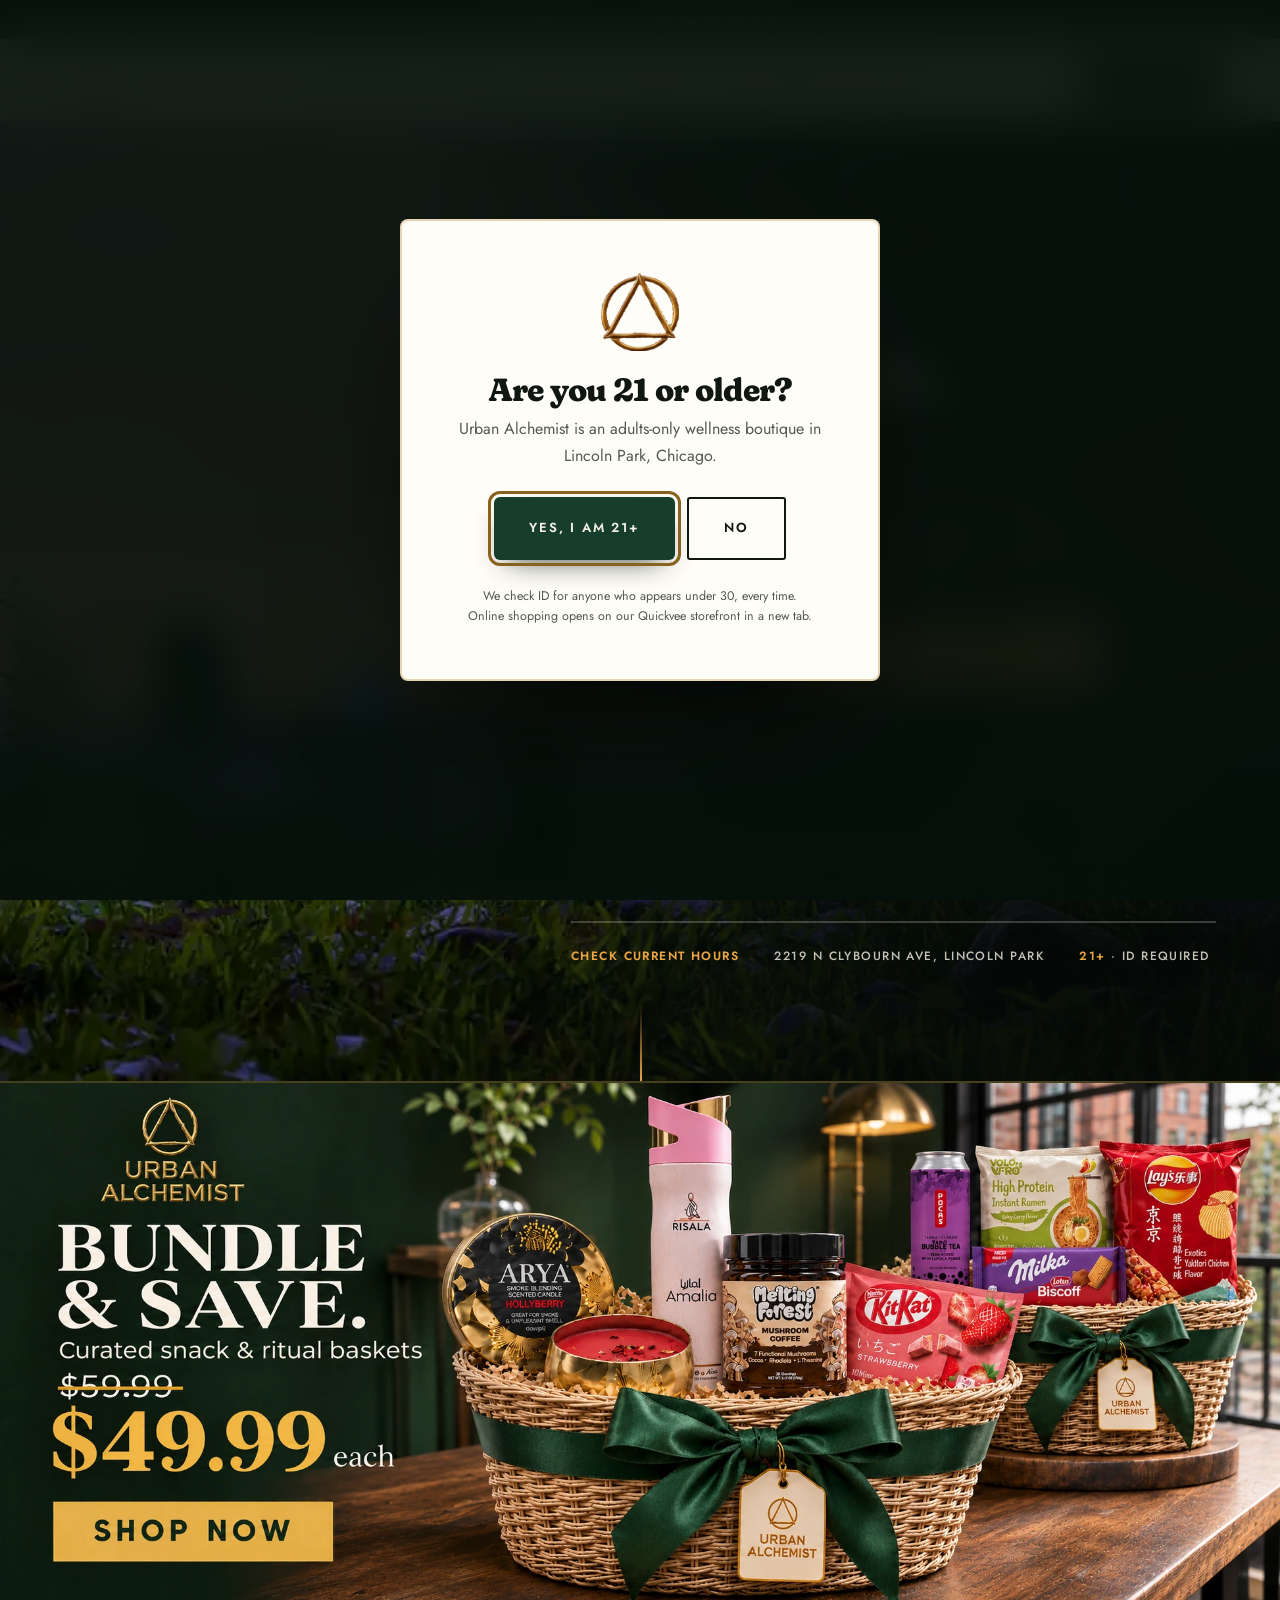
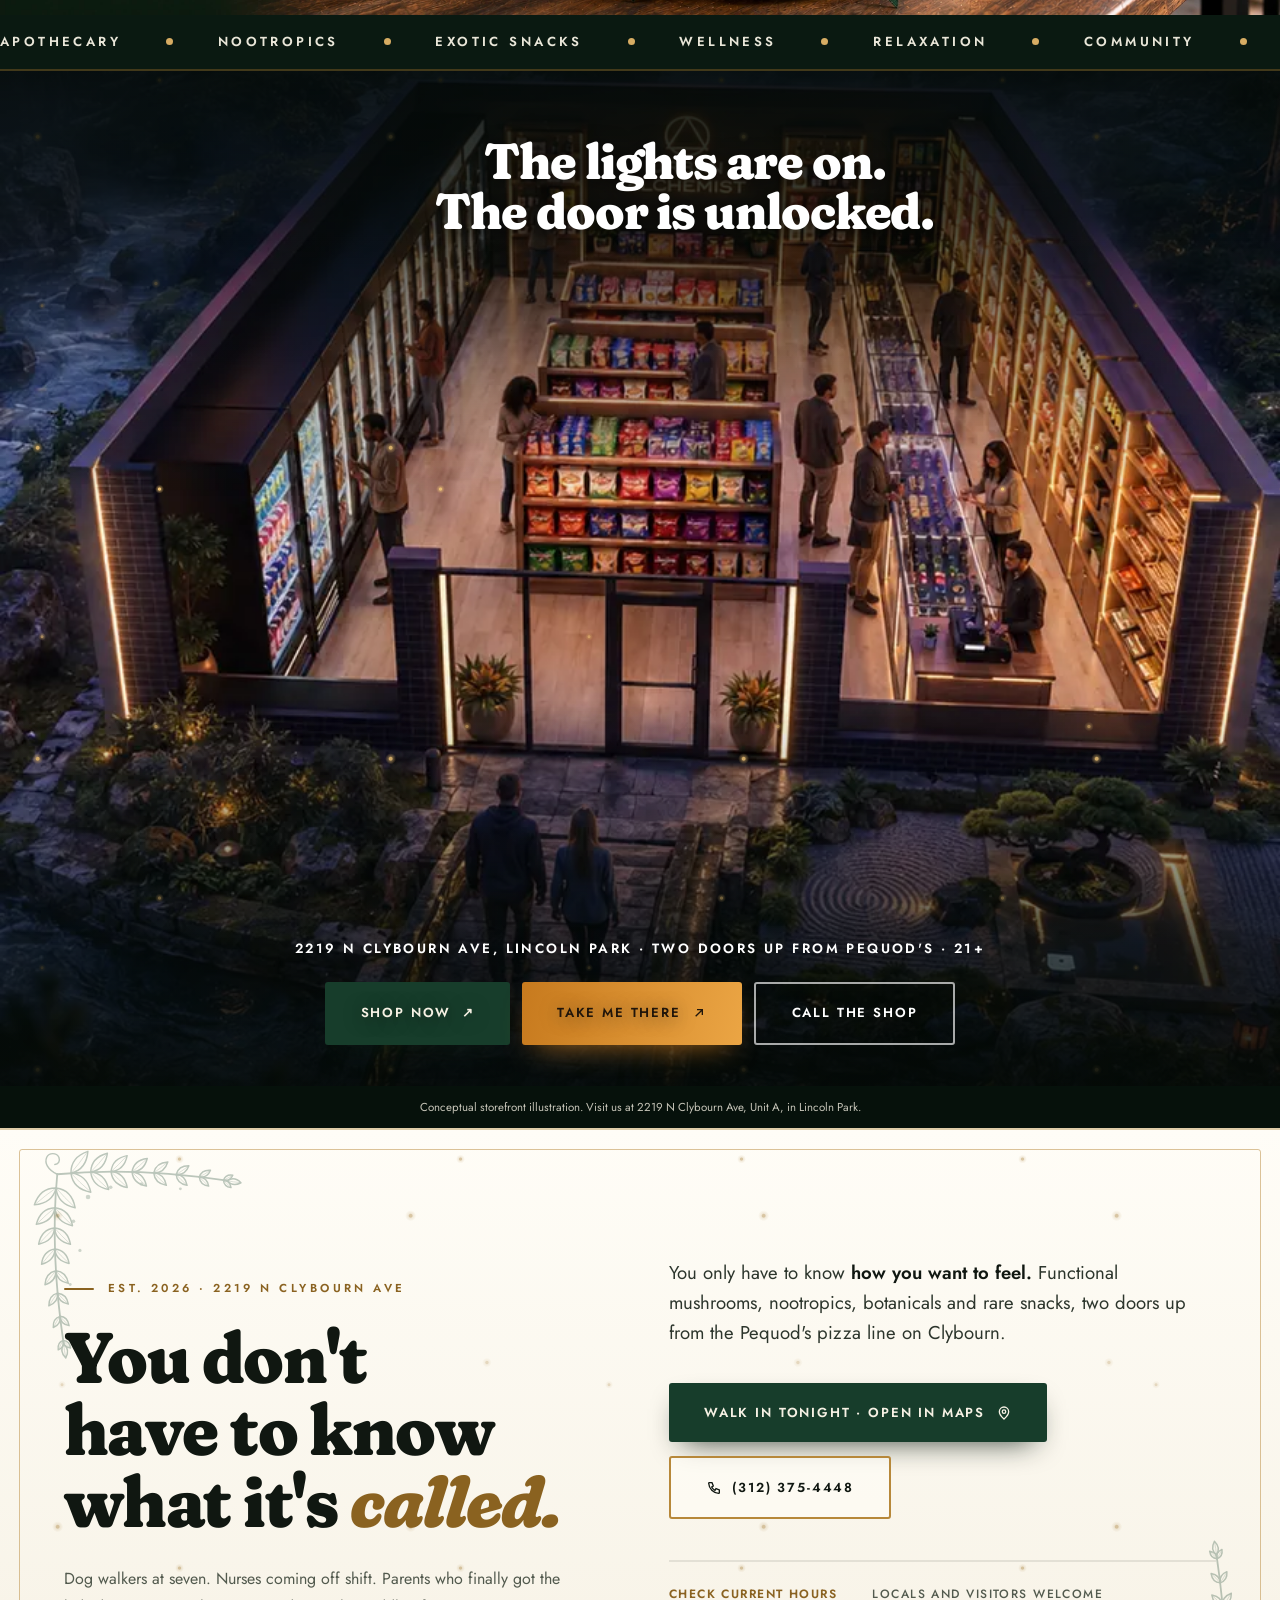
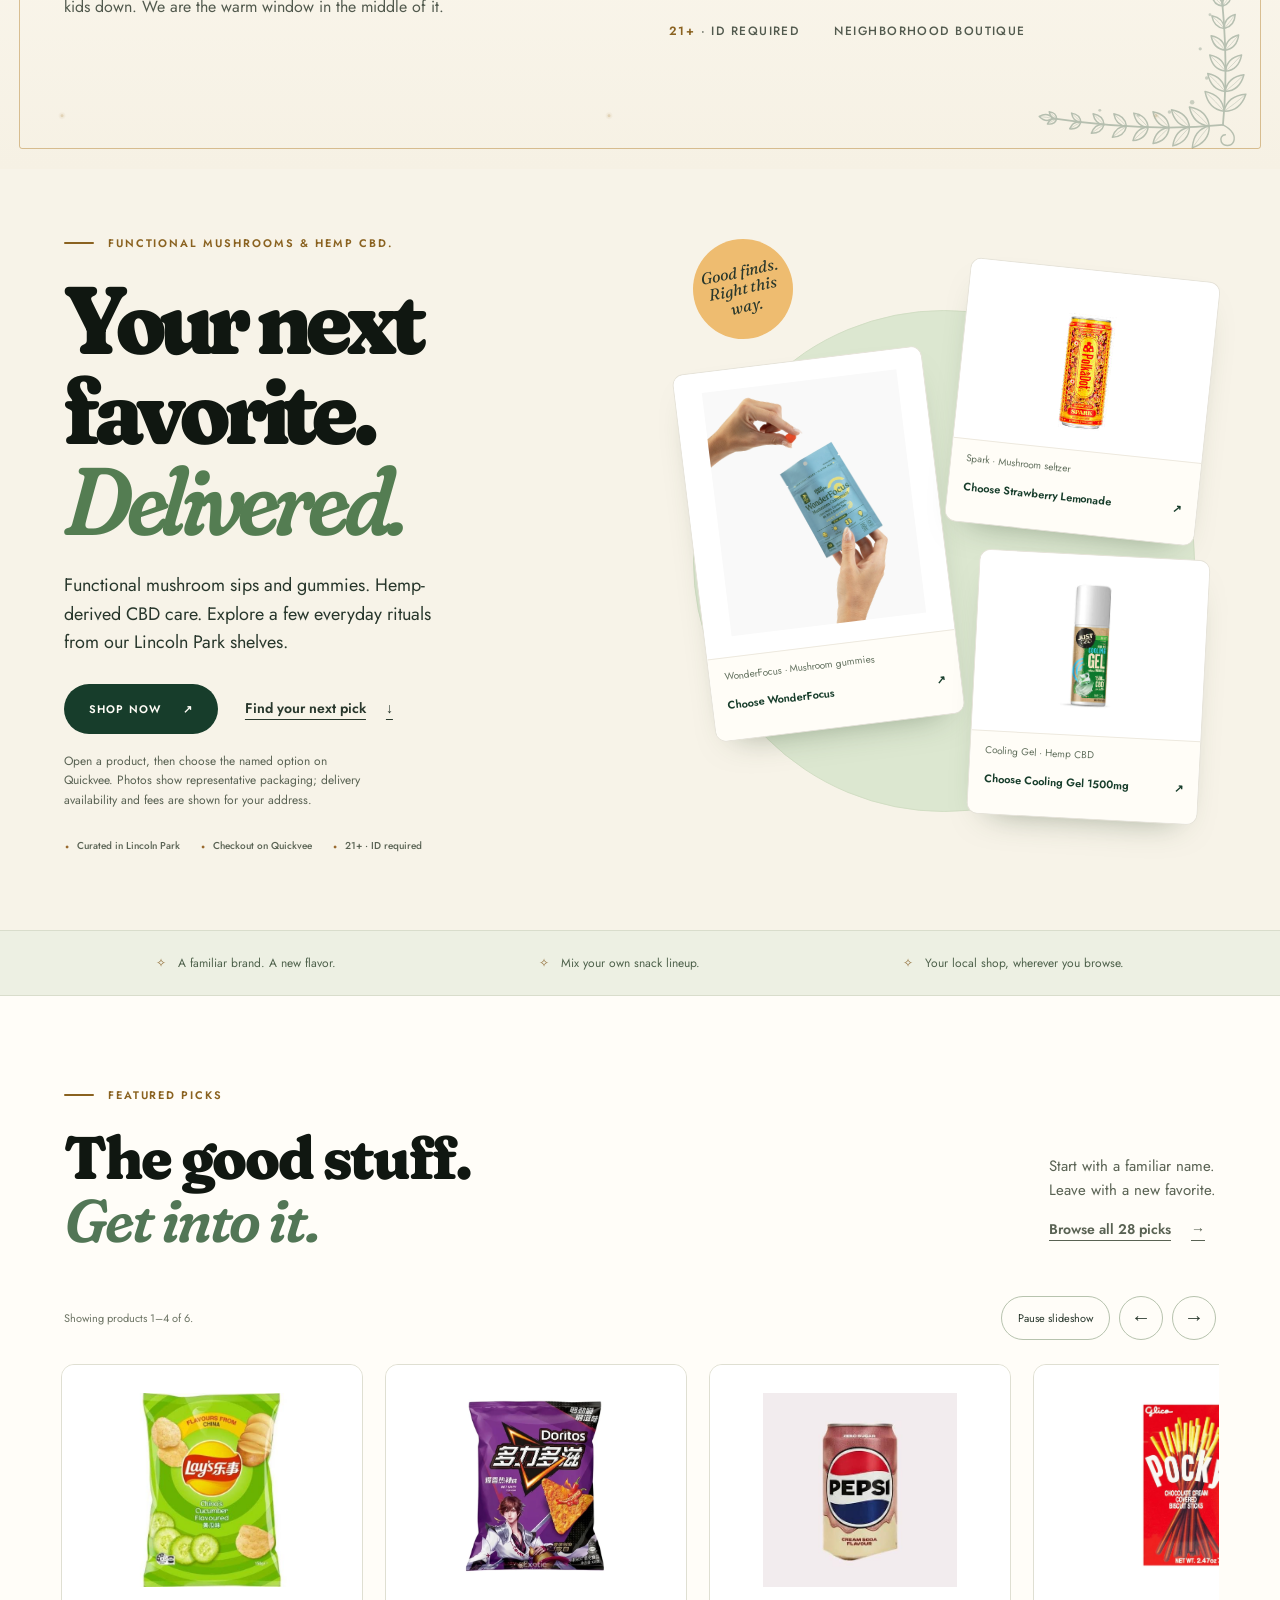
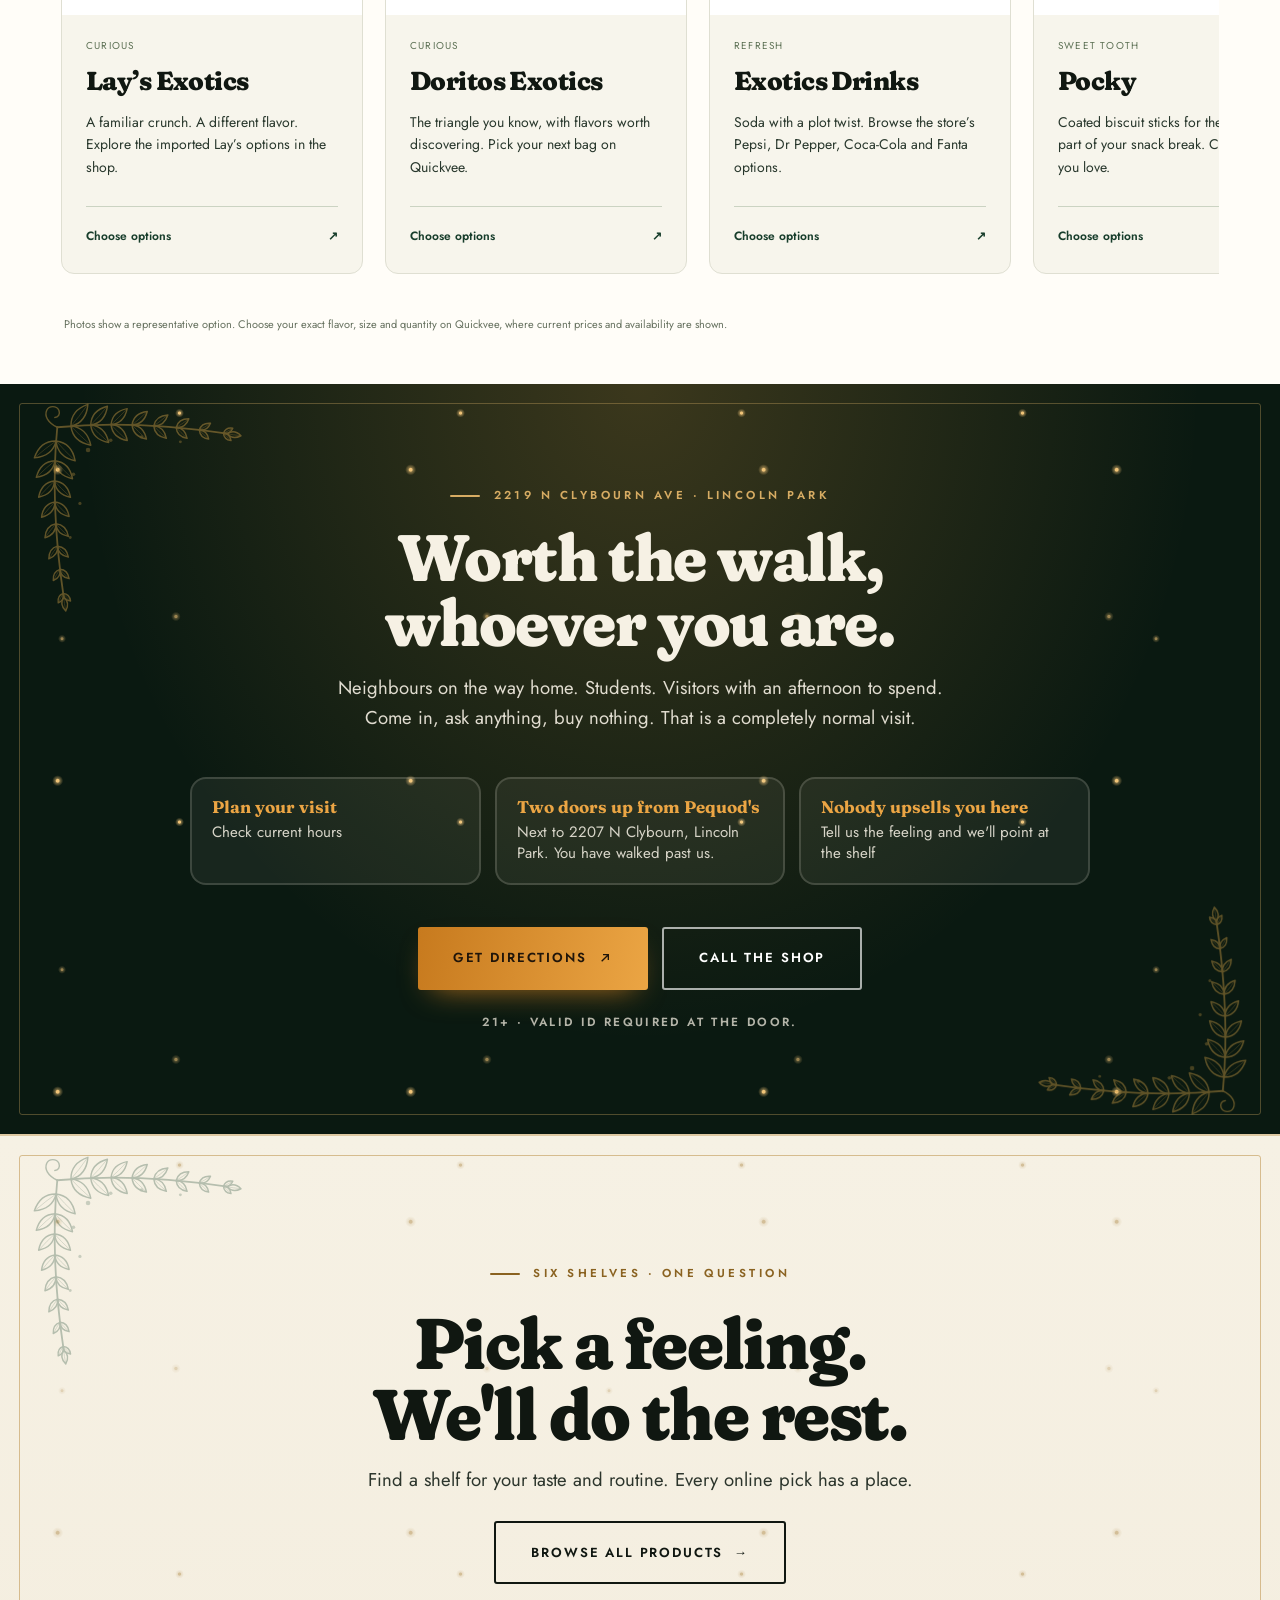
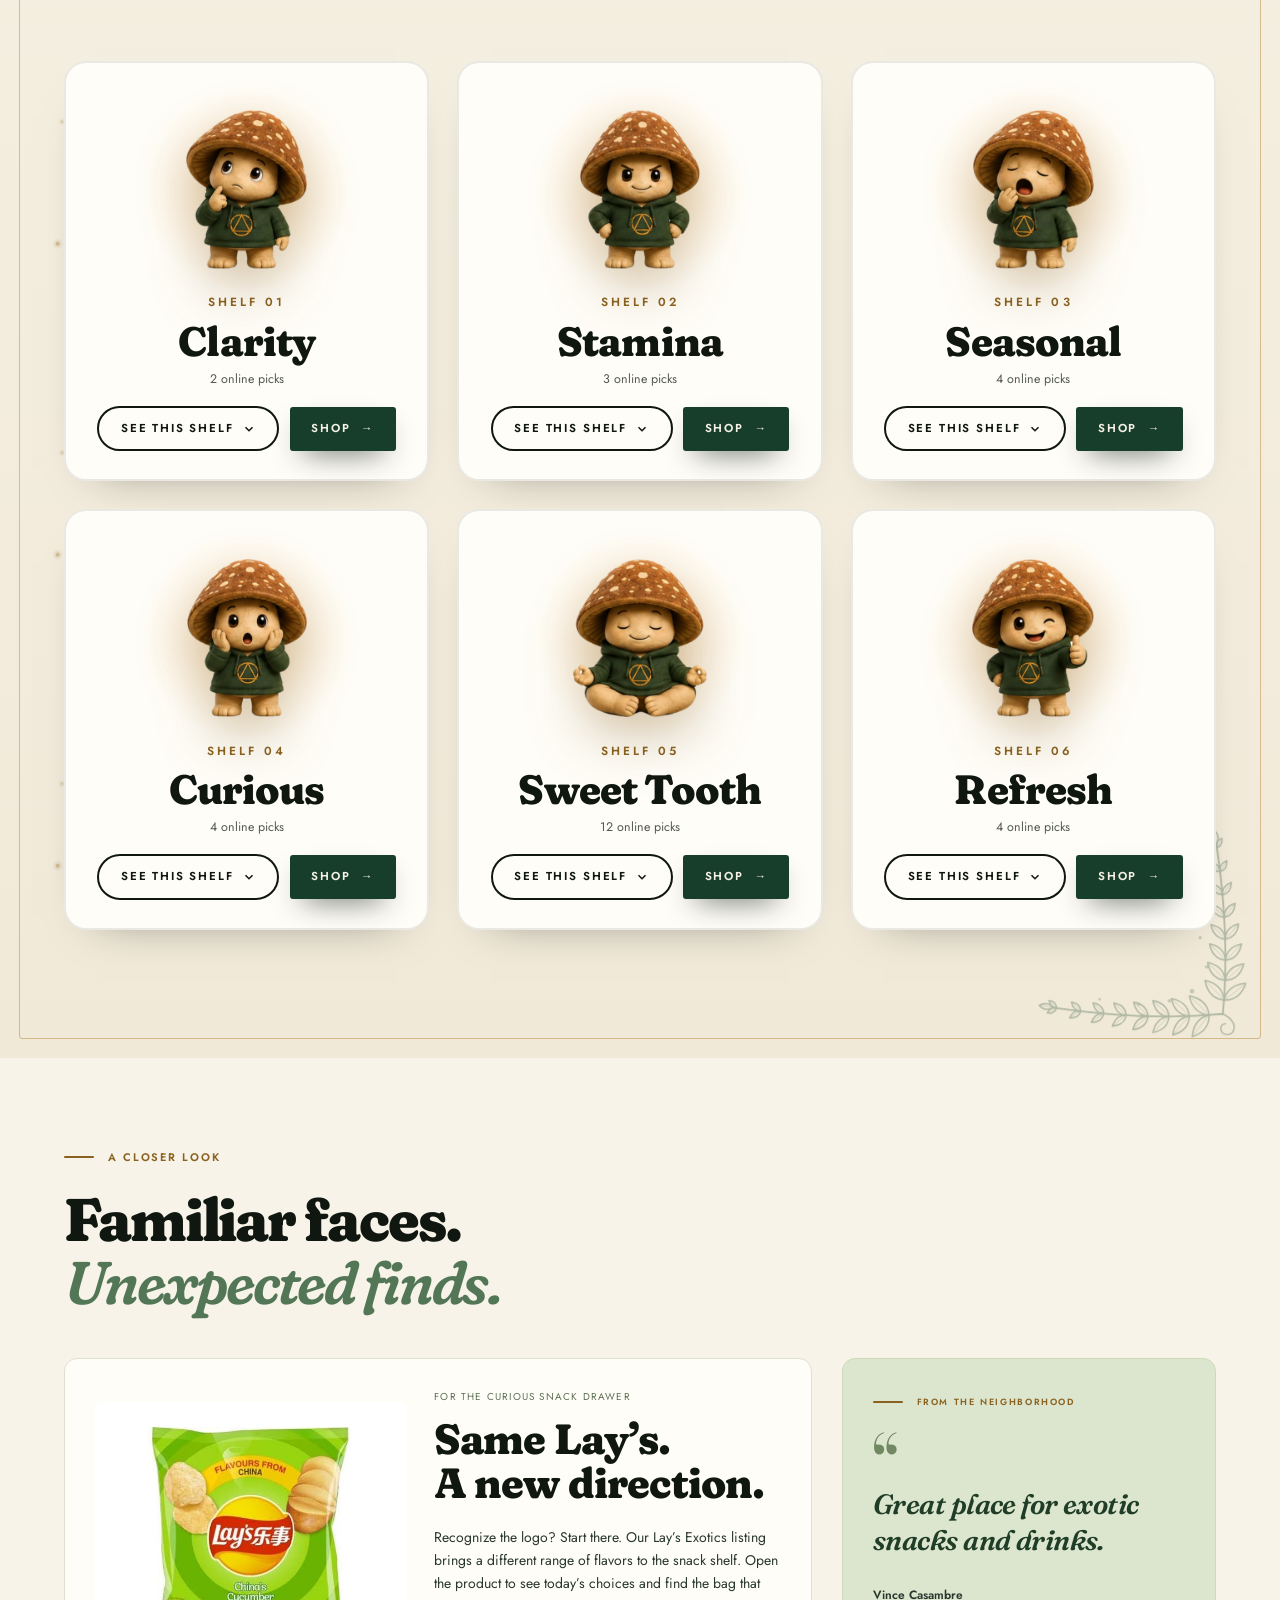
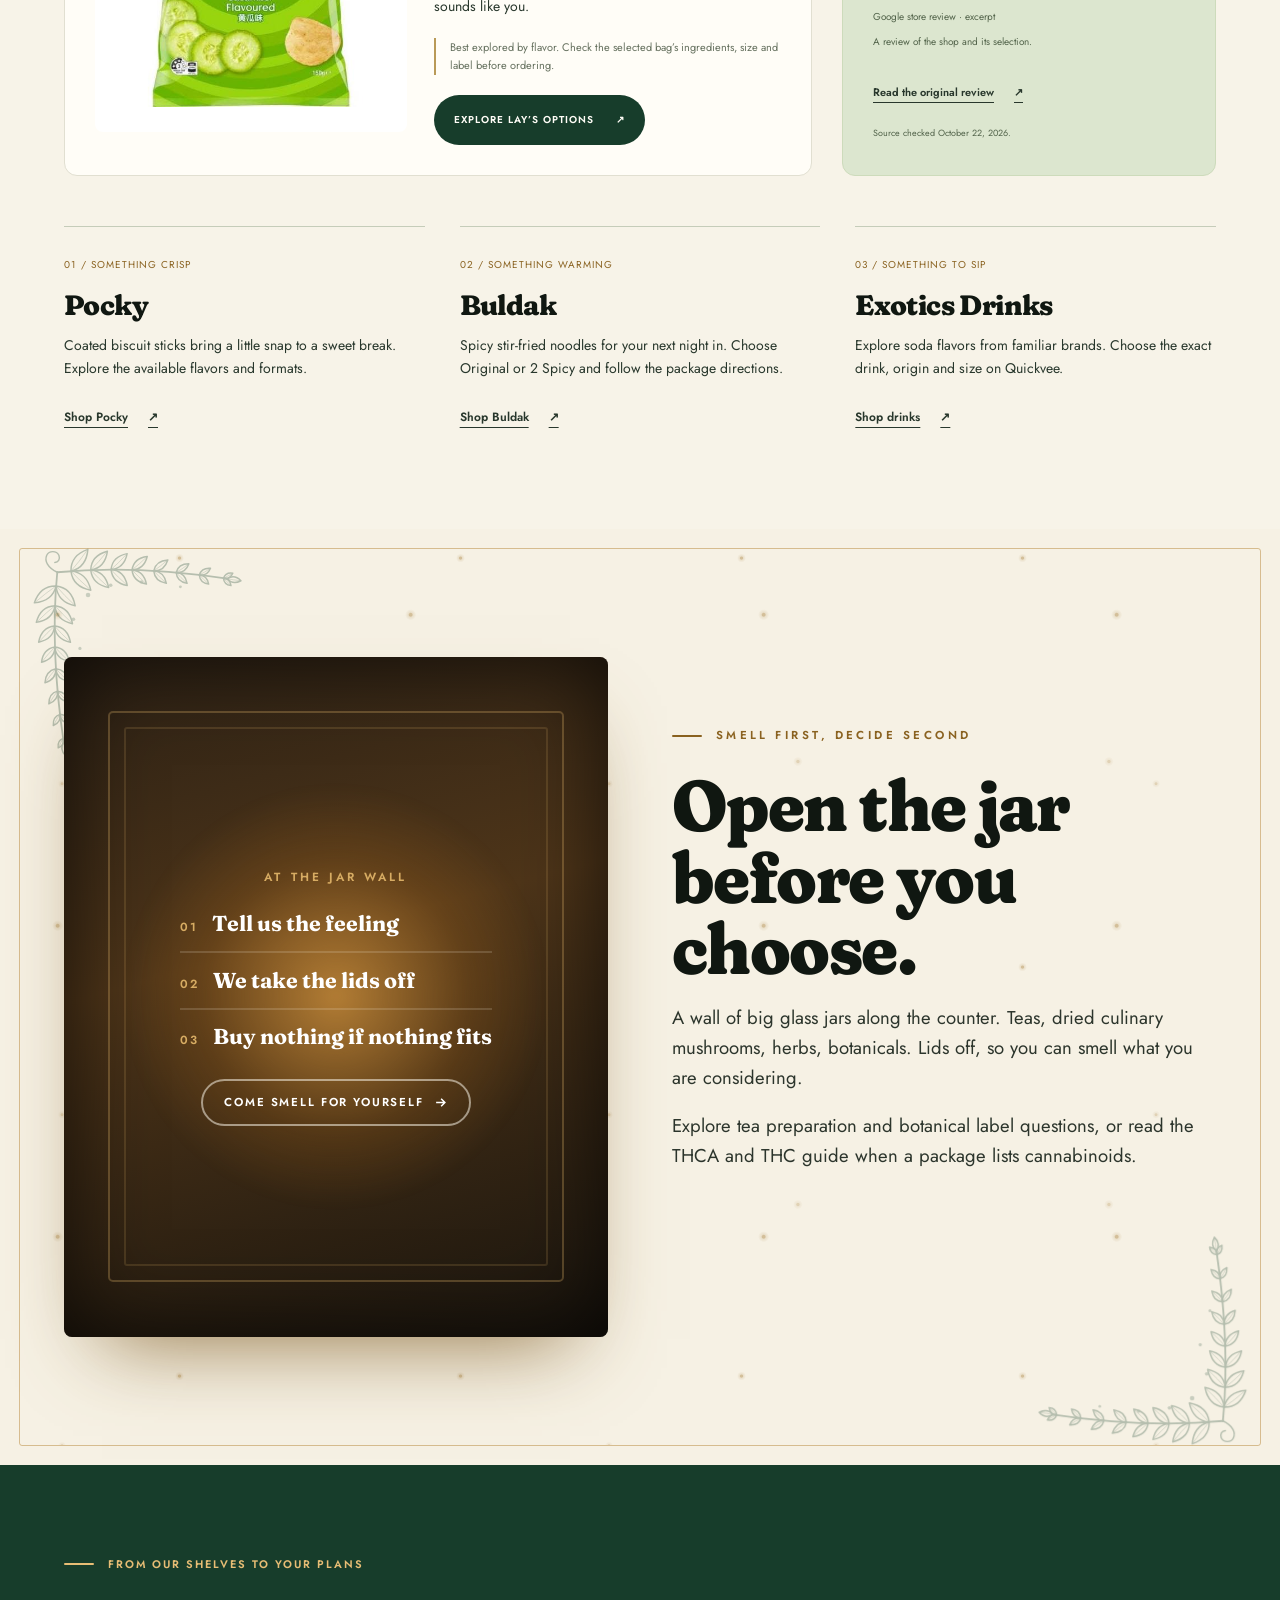
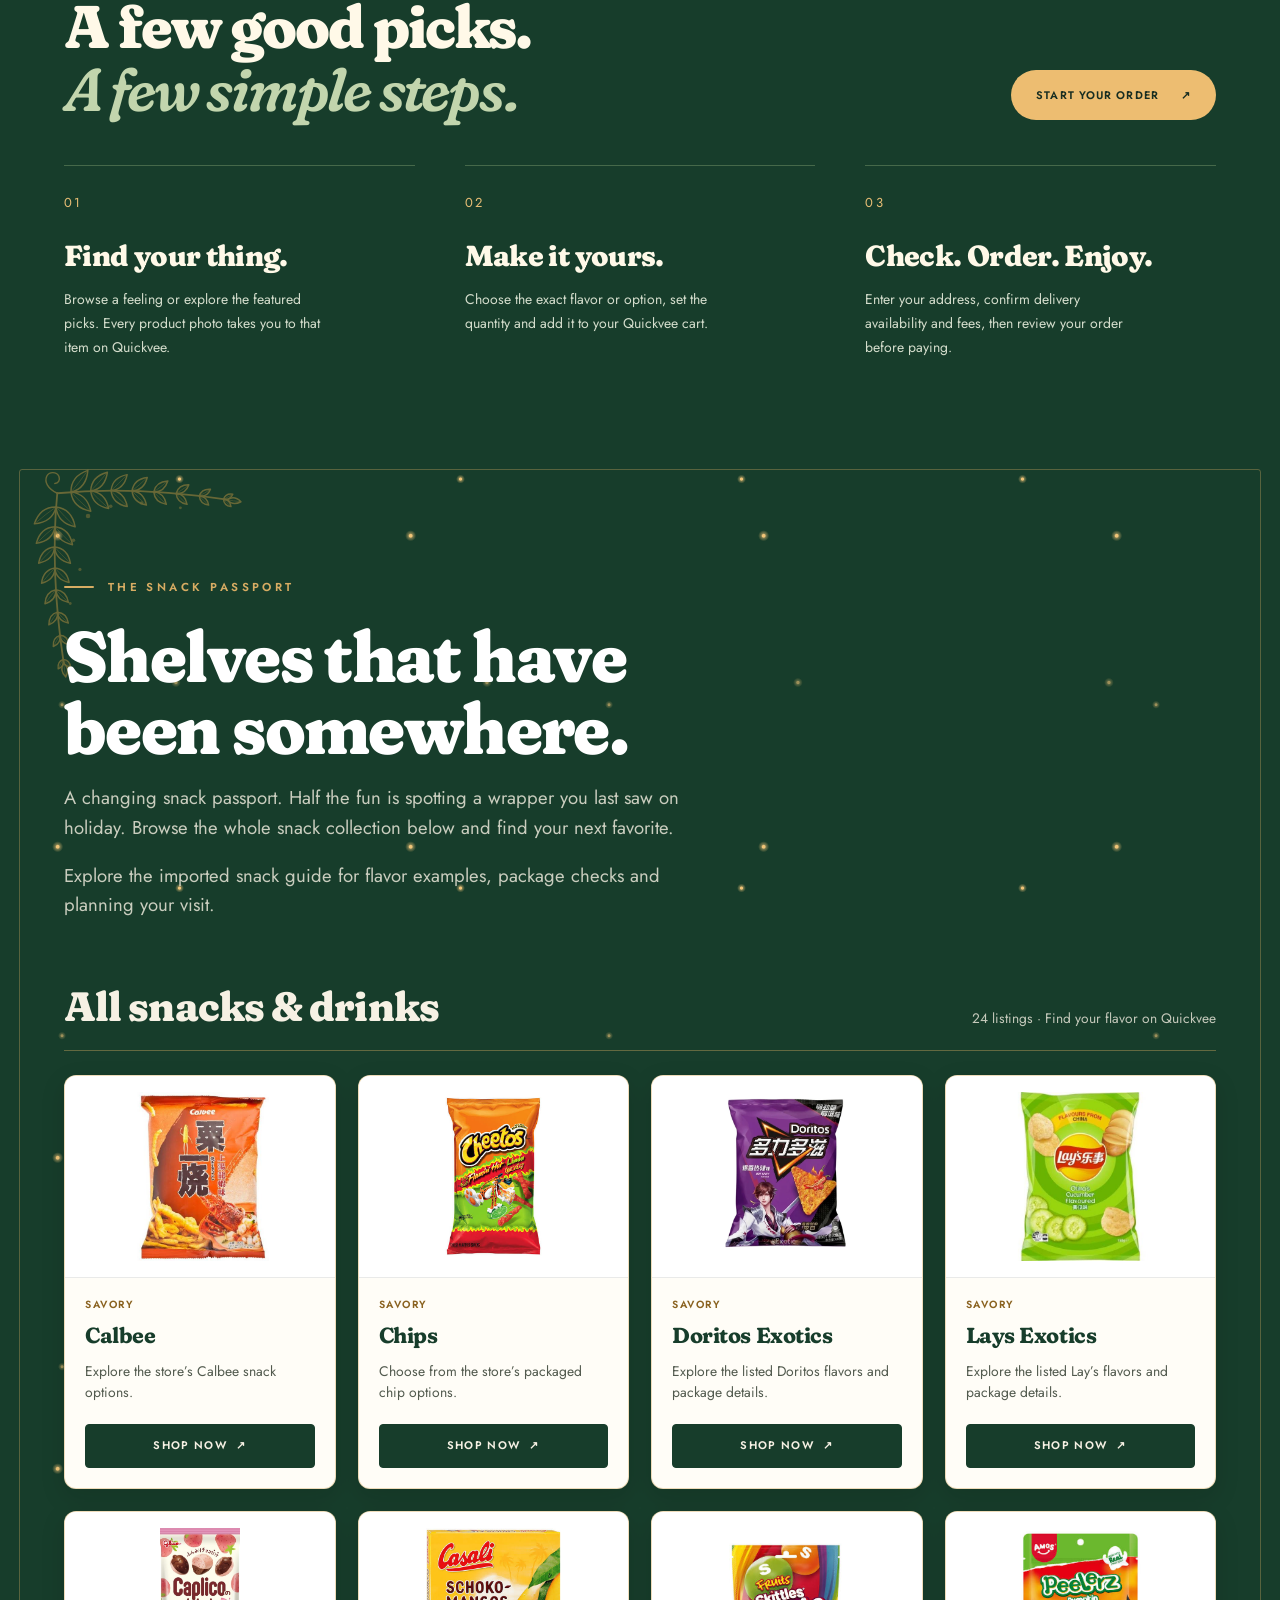
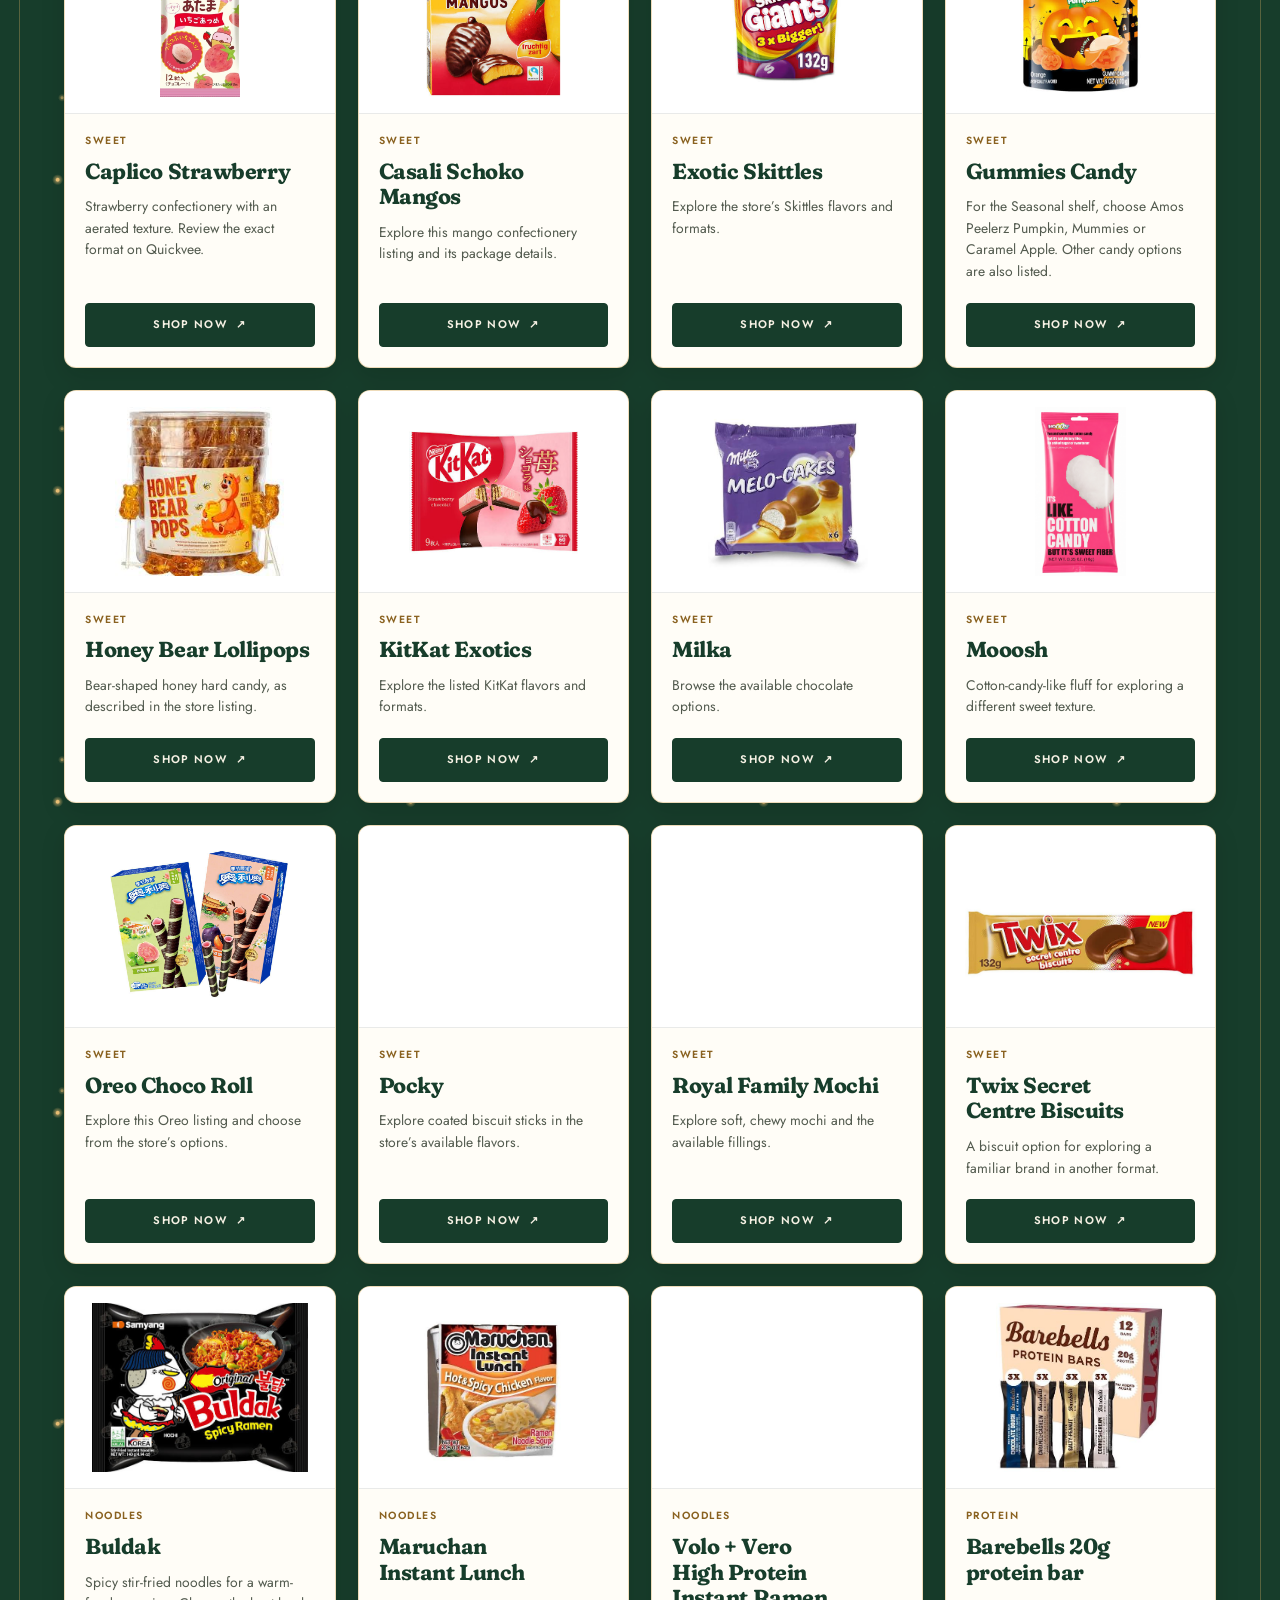
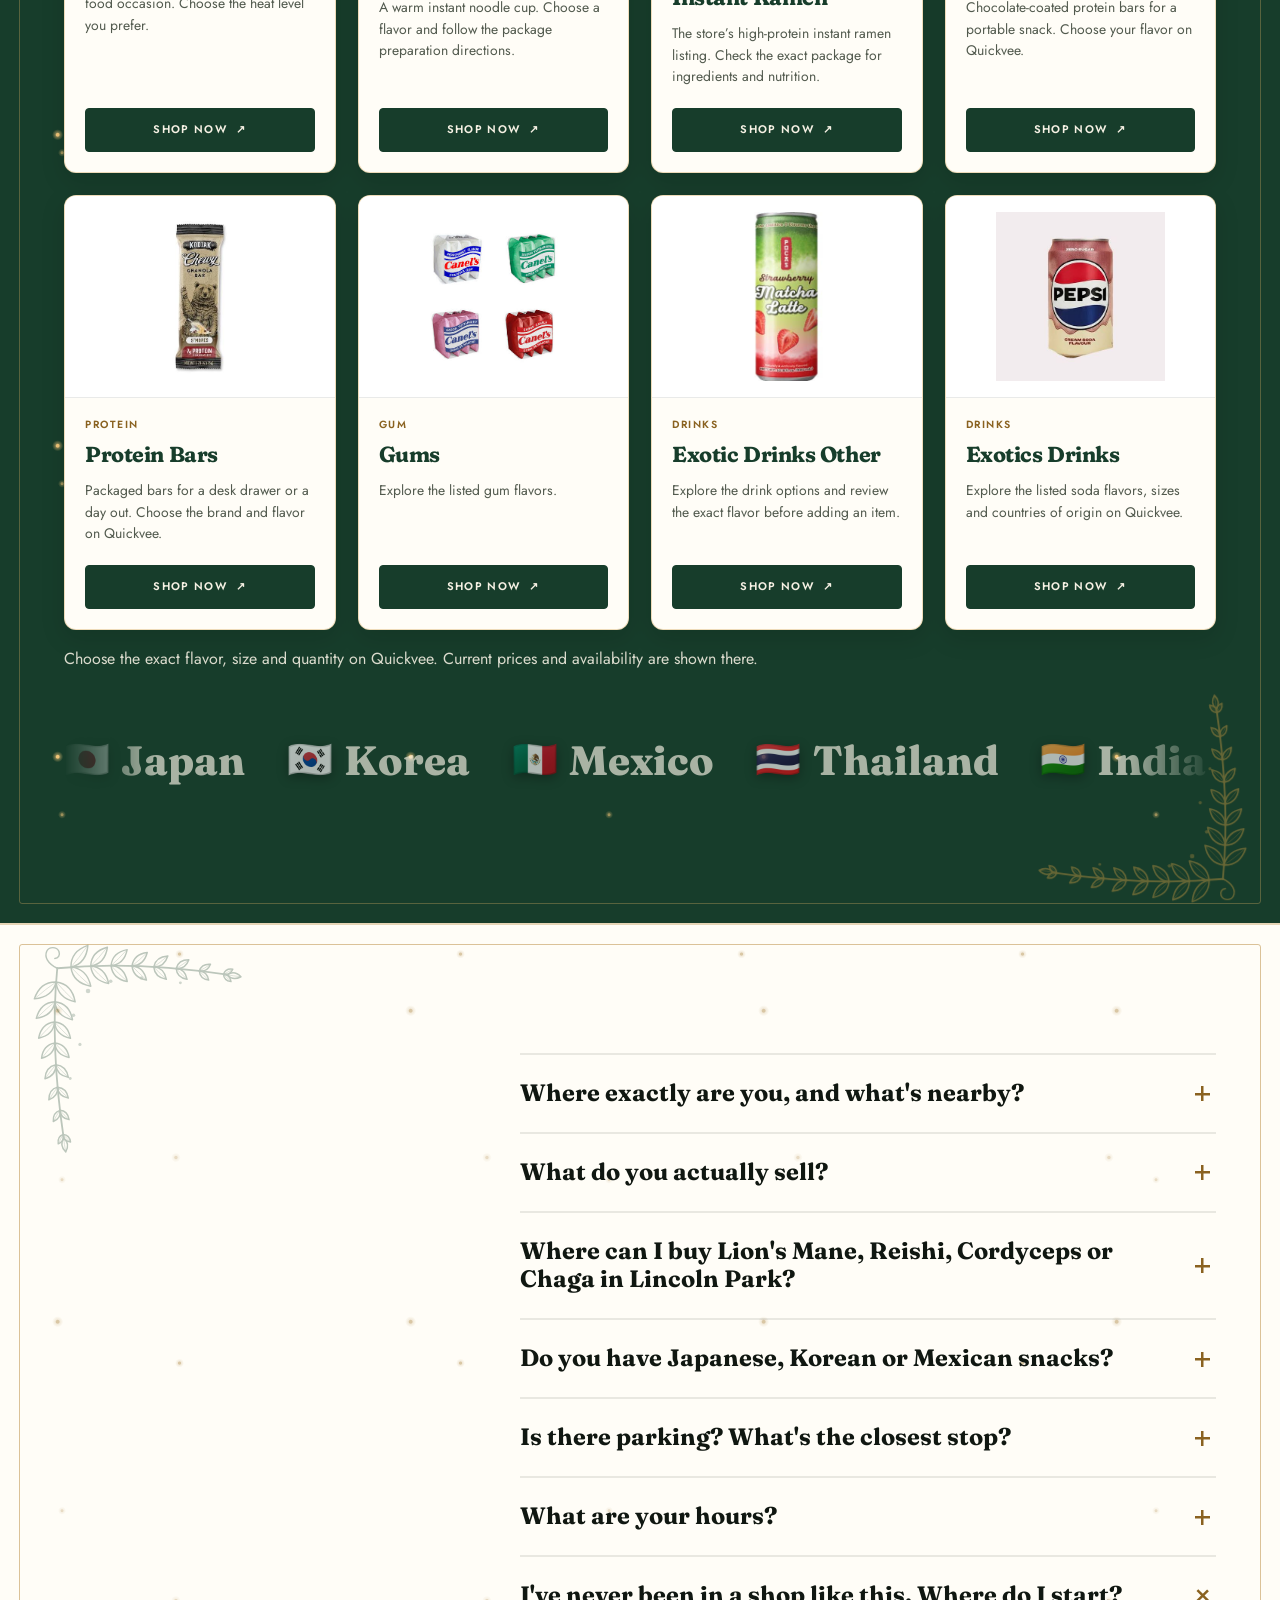
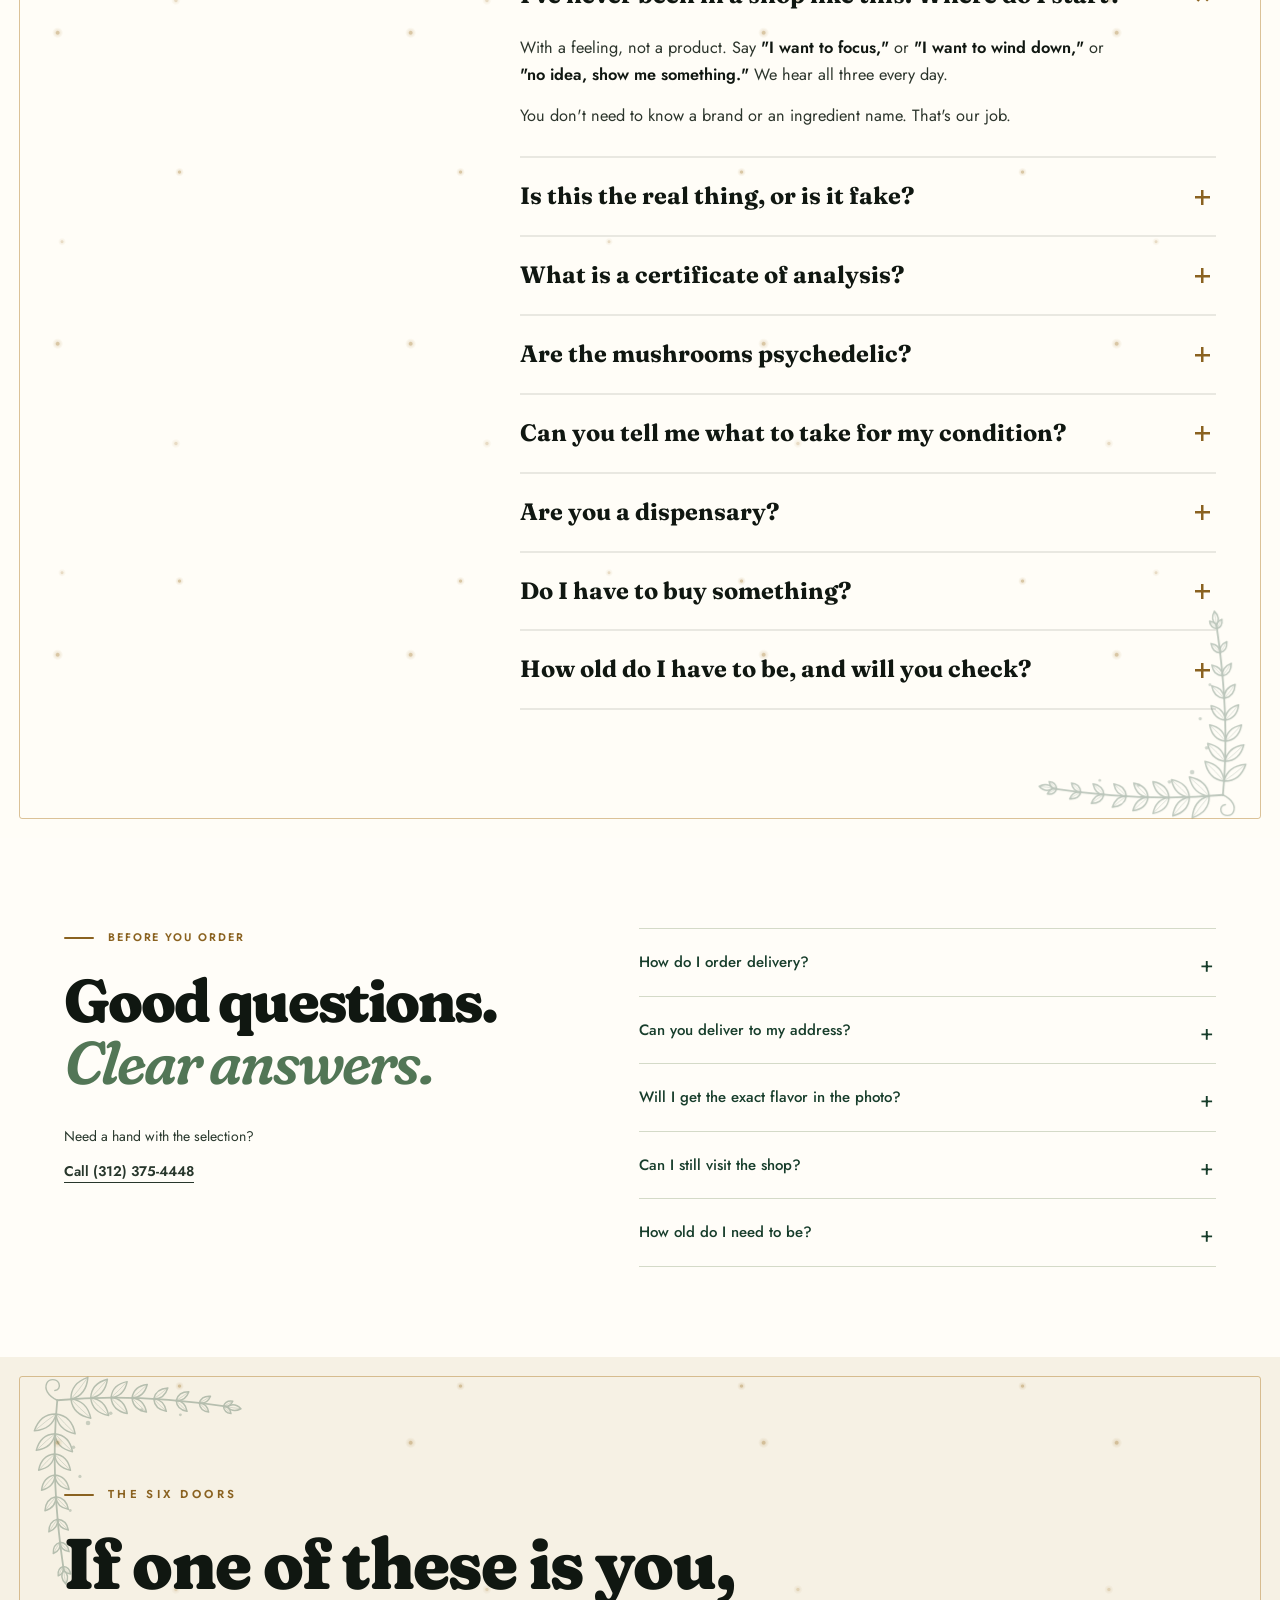
==== commit e16796ad: "Add bundle banner below homepage hero linking to Quickvee cart" ====
--- a/index.html
+++ b/index.html
@@ -31,7 +31,7 @@
 <link rel="stylesheet" href="https://fonts.googleapis.com/css2?family=Fraunces:ital,opsz,wght@0,9..144,600;0,9..144,700;0,9..144,800;1,9..144,600;1,9..144,700&family=Jost:wght@400;500;600&display=swap">
 <link rel="stylesheet" href="/styles.css?v=delivery-20261022">
 <link rel="stylesheet" href="/delivery.css?v=20261022-1">
-<link rel="stylesheet" href="/restore.css?v=20261022-2">
+<link rel="stylesheet" href="/restore.css?v=bundle-20261105">
 <link rel="stylesheet" href="/passport.css?v=20261022-1">
 <script type="application/ld+json">{"@context": "https://schema.org", "@graph": [{"@type": ["LocalBusiness", "Store"], "@id": "https://www.ualincolnpark.com/#store", "name": "Urban Alchemist", "url": "https://www.ualincolnpark.com/", "description": "A Lincoln Park boutique with an online selection of exotic snacks, drinks and everyday finds. Browse products and order local delivery through Quickvee.", "telephone": "+1-312-375-4448", "image": "https://www.ualincolnpark.com/assets/urban-alchemist-logo-lockup.webp", "address": {"@type": "PostalAddress", "streetAddress": "2219 N Clybourn Ave Unit A", "addressLocality": "Chicago", "addressRegion": "IL", "postalCode": "60614", "addressCountry": "US"}, "audience": {"@type": "Audience", "audienceType": "Adults 21 and over"}, "hasOfferCatalog": {"@type": "OfferCatalog", "name": "The Feeling Shelves", "itemListElement": [{"@type": "OfferCatalog", "name": "Clarity", "description": "Coffee, tea drinks and a functional mushroom gummy supplement for your routine. Explore by taste and format."}, {"@type": "OfferCatalog", "name": "Stamina", "description": "Portable protein snacks and easy meals for busy days."}, {"@type": "OfferCatalog", "name": "Seasonal", "description": "Autumn sweets and warm noodle bowls for cooler days."}, {"@type": "OfferCatalog", "name": "Curious", "description": "Savory snacks and flavors worth exploring."}, {"@type": "OfferCatalog", "name": "Sweet Tooth", "description": "Chocolate, chewy sweets, mochi and playful confectionery textures."}, {"@type": "OfferCatalog", "name": "Refresh", "description": "Sodas, tea drinks, juice, gum and functional seltzers for a flavor break."}]}, "alternateName": "Urban Alchemist Chicago", "logo": "https://www.ualincolnpark.com/assets/urban-alchemist-logo-lockup.webp", "geo": {"@type": "GeoCoordinates", "latitude": 41.92265, "longitude": -87.66782}, "hasMap": "https://www.google.com/maps/place/Urban+Alchemist/data=!4m2!3m1!1s0x0:0x64ffc79f9ca78baf", "sameAs": ["https://www.google.com/maps/place/Urban+Alchemist/data=!4m2!3m1!1s0x0:0x64ffc79f9ca78baf", "https://www.tiktok.com/@urban.alchemist.c"]}, {"@type": "WebSite", "@id": "https://www.ualincolnpark.com/#website", "url": "https://www.ualincolnpark.com/", "name": "Urban Alchemist", "inLanguage": "en-US", "publisher": {"@id": "https://www.ualincolnpark.com/#store"}}, {"@type": "FAQPage", "@id": "https://www.ualincolnpark.com/#faq", "mainEntity": [{"@type": "Question", "name": "Where exactly are you, and what's nearby?", "acceptedAnswer": {"@type": "Answer", "text": "2219 N Clybourn Ave, Unit A, Chicago, IL 60614, in Lincoln Park. We're two doors up from the Pequod's Pizza line at 2207, about half a mile from the DePaul University campus, and a short walk from Webster Place. Walkable from Lincoln Park and Bucktown, a short ride from the Loop, and there's street parking on Clybourn. If you're waiting on a deep-dish table, you have time."}}, {"@type": "Question", "name": "What do you actually sell?", "acceptedAnswer": {"@type": "Answer", "text": "Our shelves bring together wellness and personal-care formats, teas and botanicals, and rare imported snacks and drinks. In-store selection may differ. Browse our current online picks or call about a specific item. The feeling menu is a way to browse by taste, occasion and routine, so you do not need to know a brand before you walk in."}}, {"@type": "Question", "name": "Where can I buy Lion's Mane, Reishi, Cordyceps or Chaga in Lincoln Park?", "acceptedAnswer": {"@type": "Answer", "text": "Start here at 2219 N Clybourn Ave, or explore our online selection. Current functional-seltzer listings include formulas naming culinary and functional mushrooms. Check the exact ingredients and available options on Quickvee, or call about other in-store formats. A mushroom name alone does not describe a complete product formula. Read the package for the exact item you are considering."}}, {"@type": "Question", "name": "Do you have Japanese, Korean or Mexican snacks?", "acceptedAnswer": {"@type": "Answer", "text": "Yes. The snack wall is sorted by country: Japan, Korea, Mexico, Thailand, India, the Philippines, the United Kingdom, Germany, Brazil and Nigeria, and it changes as things come in. It is the reason a lot of people first walk through the door, and it is a two-minute detour if you are already on Clybourn waiting for a table."}}, {"@type": "Question", "name": "Is there parking? What's the closest stop?", "acceptedAnswer": {"@type": "Answer", "text": "There is street parking on Clybourn, and the Webster Place lot is a short walk. The 74 Fullerton and 73 Armitage buses both put you within a few blocks, and the Fullerton stop on the Red, Brown and Purple lines is walkable from the DePaul side. Coming from Bucktown or Wrightwood, it is a straight shot down Clybourn."}}, {"@type": "Question", "name": "What are your hours?", "acceptedAnswer": {"@type": "Answer", "text": "Check current hours on Google or call ahead. Call (312) 375-4448 if you're making a late trip."}}, {"@type": "Question", "name": "I've never been in a shop like this. Where do I start?", "acceptedAnswer": {"@type": "Answer", "text": "With a feeling, not a product. Say \"I want to focus,\" or \"I want to wind down,\" or \"no idea, show me something.\" We hear all three every day. You don't need to know a brand or an ingredient name. That's our job."}}, {"@type": "Question", "name": "Is this the real thing, or is it fake?", "acceptedAnswer": {"@type": "Answer", "text": "Check the manufacturer, sealed package and available documentation for the exact item. Ask us to help read its label or any batch report supplied with it. Product types differ: a food label, device manual and supplement package answer different questions. We can help you find the relevant information."}}, {"@type": "Question", "name": "What is a certificate of analysis?", "acceptedAnswer": {"@type": "Answer", "text": "A laboratory report showing the results of specified tests on a particular sample or batch. Check the batch number, laboratory, date and tests actually performed. Where a report is supplied, compare it with the exact package. A report answers the questions it tested; it is not a guarantee of a particular benefit."}}, {"@type": "Question", "name": "Are the mushrooms psychedelic?", "acceptedAnswer": {"@type": "Answer", "text": "Lion’s Mane, Cordyceps, Reishi and Chaga are the culinary and functional species discussed in our field guides. Complete retail formulas vary, so read the exact package rather than relying on a mushroom name or shelf category. If an ingredient or label is unclear, ask us to help identify it before you choose."}}, {"@type": "Question", "name": "Can you tell me what to take for my condition?", "acceptedAnswer": {"@type": "Answer", "text": "No, and we'd be suspicious of any shop that said yes. We're a retail store, not a clinic, and nothing we sell is intended to diagnose, treat, cure or prevent any disease. What we can do is tell you what something is, where it came from, how it has been used traditionally, and when we think you'd be wasting your money. For anything medical, talk to your doctor, especially if you're pregnant or nursing, have a diagnosed condition, or take prescription medication."}}, {"@type": "Question", "name": "Are you a dispensary?", "acceptedAnswer": {"@type": "Answer", "text": "We’re a neighborhood wellness boutique. This website’s shopping features cover the ordinary merchandise identified in our online catalog. For questions about the store or a specific product, call (312) 375-4448."}}, {"@type": "Question", "name": "Do I have to buy something?", "acceptedAnswer": {"@type": "Answer", "text": "No. People stand at the jar wall for twenty minutes and leave with nothing. That's a good visit. Come in out of the cold and ask a question."}}, {"@type": "Question", "name": "How old do I have to be, and will you check?", "acceptedAnswer": {"@type": "Answer", "text": "21 and over. We check ID for anyone who appears under 30, every single time, with no exceptions. That includes busy nights, and it includes regulars. There's a university half a mile away. We don't bend on this one."}}, {"@type": "Question", "name": "How do I order delivery?", "acceptedAnswer": {"@type": "Answer", "text": "Choose a product and open it on Quickvee. Select the exact flavor or option, choose your quantity and add it to your cart there. Enter your address and review the order before paying."}}, {"@type": "Question", "name": "Can you deliver to my address?", "acceptedAnswer": {"@type": "Answer", "text": "Quickvee checks delivery availability for your address. It also shows the current delivery fees, ordering hours and available fulfillment options before checkout."}}, {"@type": "Question", "name": "Will I get the exact flavor in the photo?", "acceptedAnswer": {"@type": "Answer", "text": "Product photos show a representative option from the store listing. Open the product to check the available flavors, sizes, ingredients and prices, then select the exact item you want."}}, {"@type": "Question", "name": "Can I still visit the shop?", "acceptedAnswer": {"@type": "Answer", "text": "Yes. Find us at 2219 N Clybourn Ave, Unit A, in Lincoln Park, Chicago. Check current hours on Google or call (312) 375-4448 before making a special trip."}}, {"@type": "Question", "name": "How old do I need to be?", "acceptedAnswer": {"@type": "Answer", "text": "Urban Alchemist is an adults-only store for customers 21 and over. Valid ID is required. Review any additional delivery verification requirements on Quickvee."}}]}]}</script>
 </head>
@@ -98,6 +98,12 @@
   <span class="cue" aria-hidden="true"></span>
 </section>
 
+<section class="bundle-promo" aria-label="Bundle and save">
+  <a class="bundle-promo__link" href="https://quickvee.com/payment-cart/SYE2217487IL?orderMethod=delivery" aria-label="Bundle and save: curated snack and ritual baskets, $49.99 each. Shop now in the Urban Alchemist Quickvee cart." data-track-id="bundle-save-cart">
+    <img src="/assets/urban-alchemist-bundle-save-baskets-20261105.webp" width="1946" height="808" alt="Urban Alchemist Bundle &amp; Save. Curated snack and ritual baskets, reduced from $59.99 to $49.99 each. Shop now." loading="lazy" decoding="async">
+  </a>
+</section>
+
 <div class="tick" aria-hidden="true">
   <div class="tick__t">
     <span>Apothecary</span><span>Nootropics</span><span>Exotic Snacks</span><span>Wellness</span><span>Relaxation</span><span>Community</span>
--- a/restore.css
+++ b/restore.css
@@ -1,4 +1,9 @@
 /* Integration only: original sections keep styles.css; delivery additions keep their wrappers. */
+.heritage-page .bundle-promo{padding:0;background:var(--deep)}
+.bundle-promo__link{display:block}
+.bundle-promo__link img{display:block;width:100%;height:auto}
+.bundle-promo__link:focus-visible{outline:4px solid var(--brass-lt);outline-offset:-4px}
+
 .heritage-page > .delivery-announcement{
   position:absolute;top:0;left:0;right:0;z-index:61;height:39px;
 }
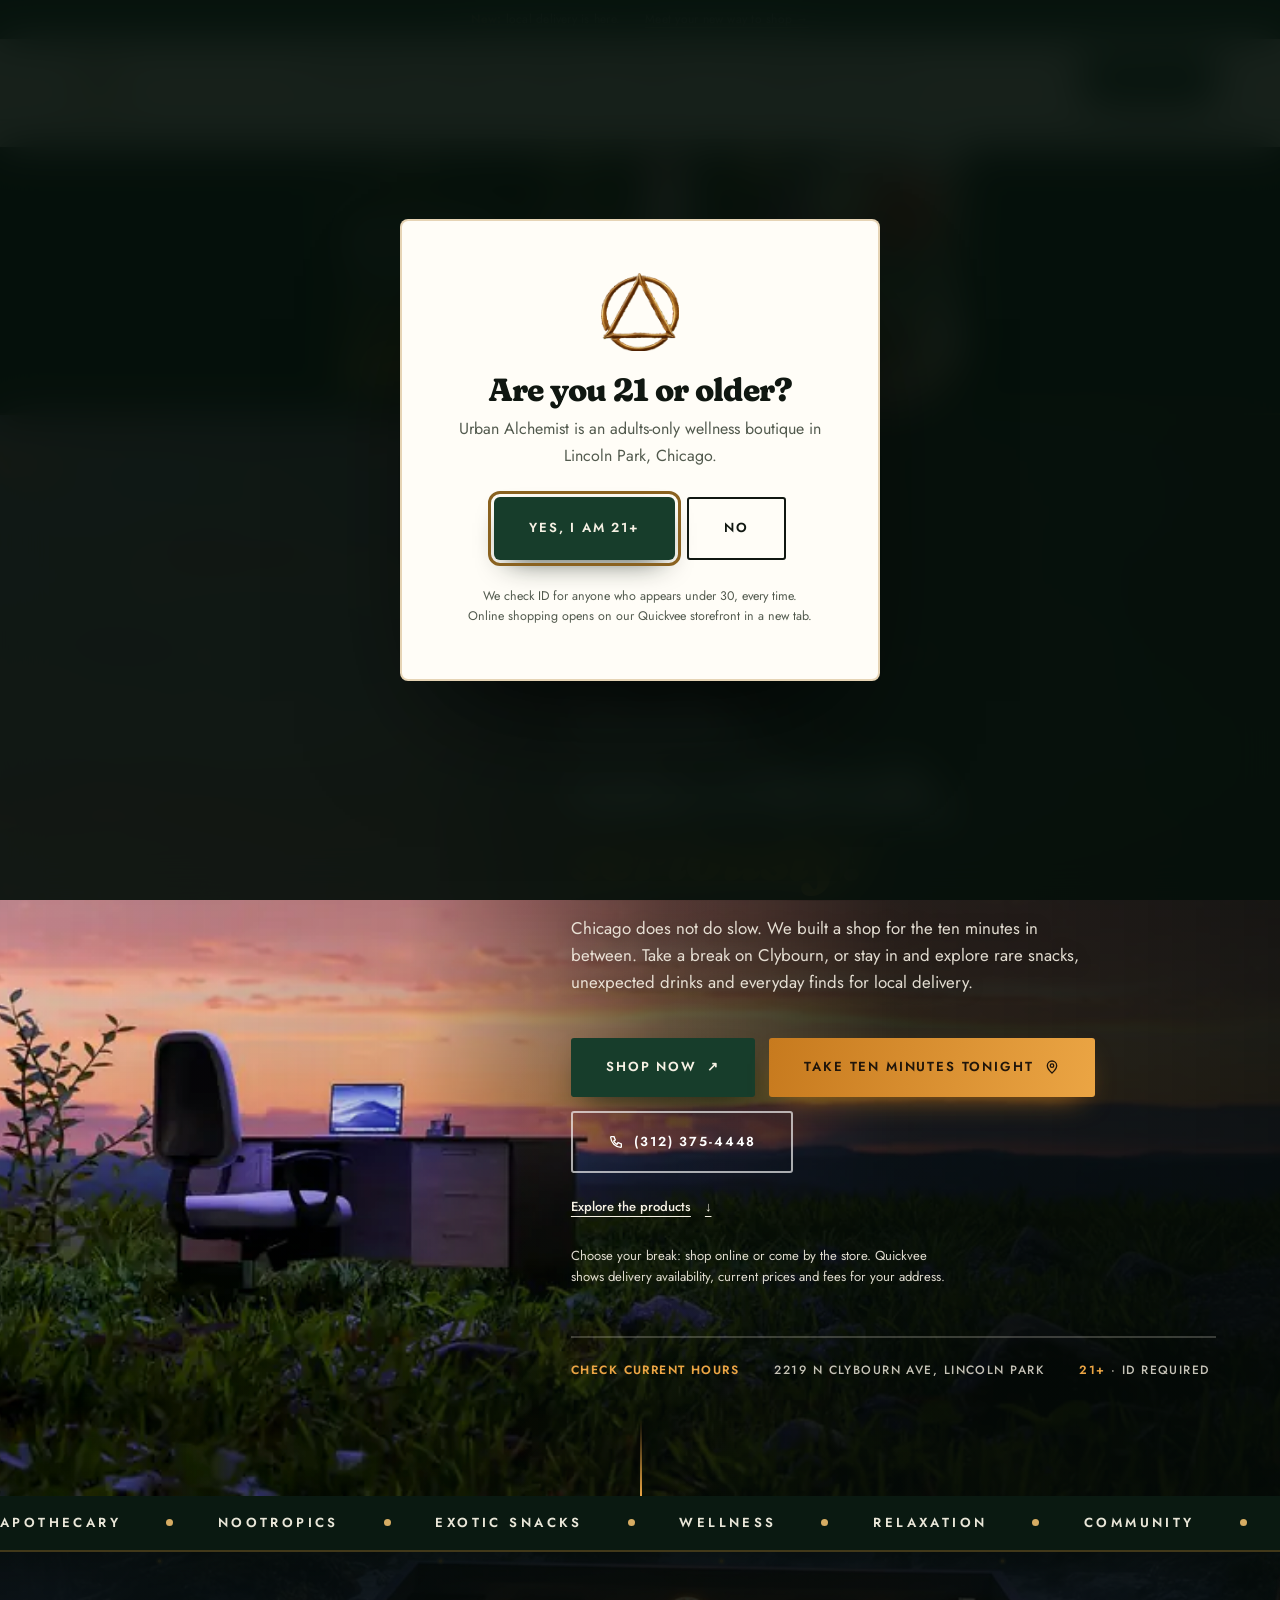
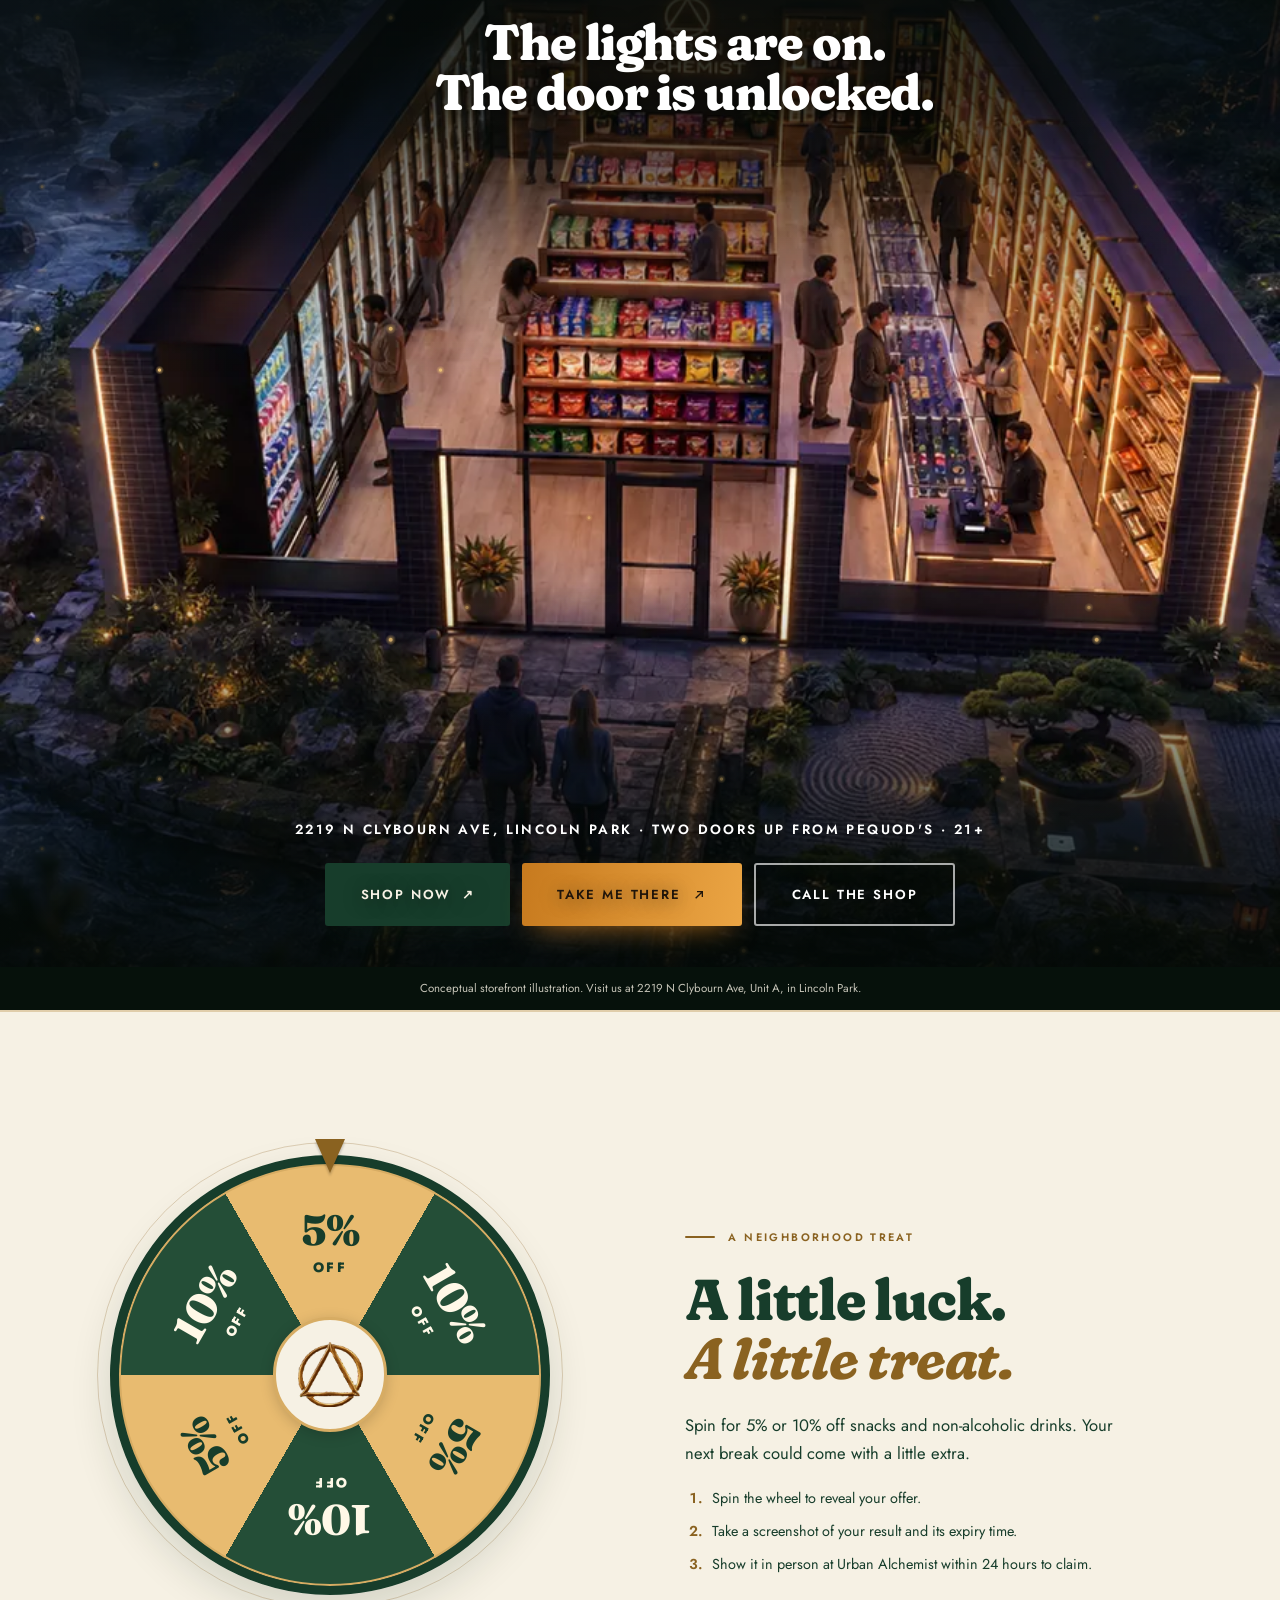
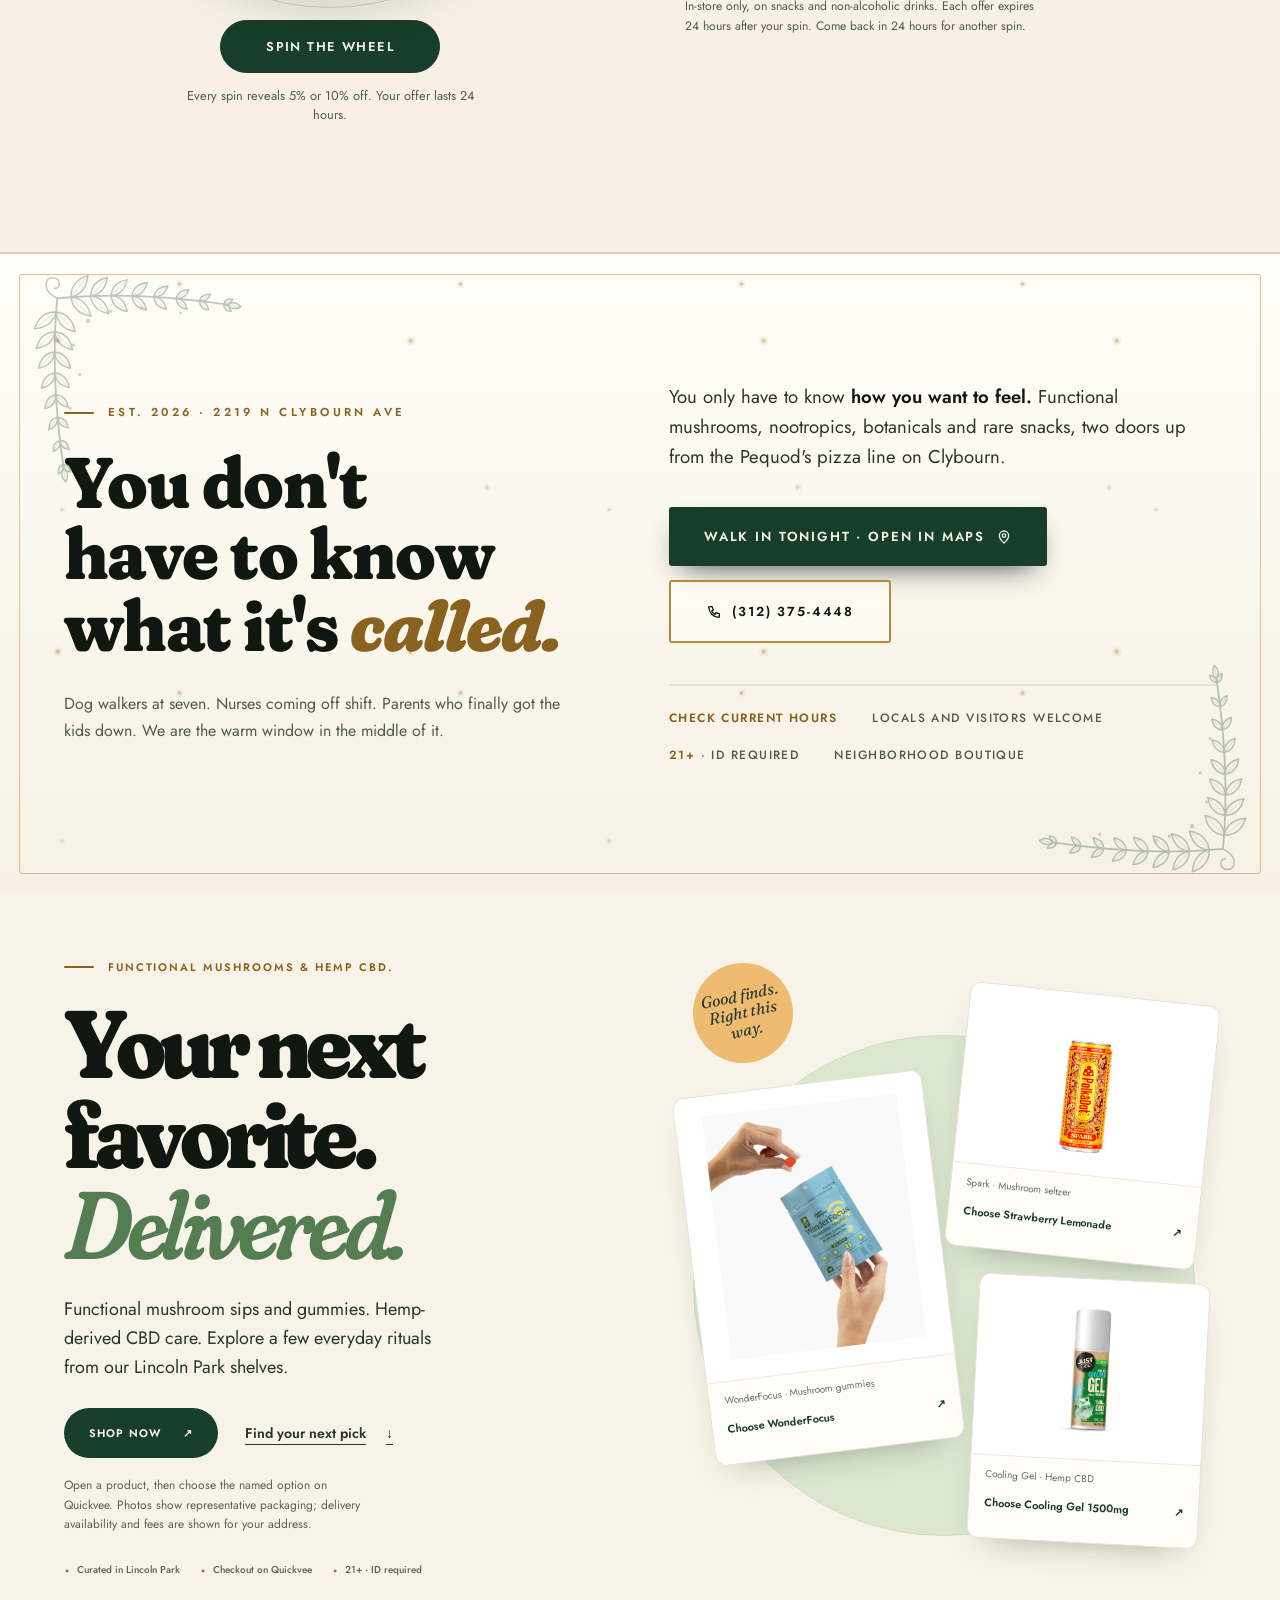
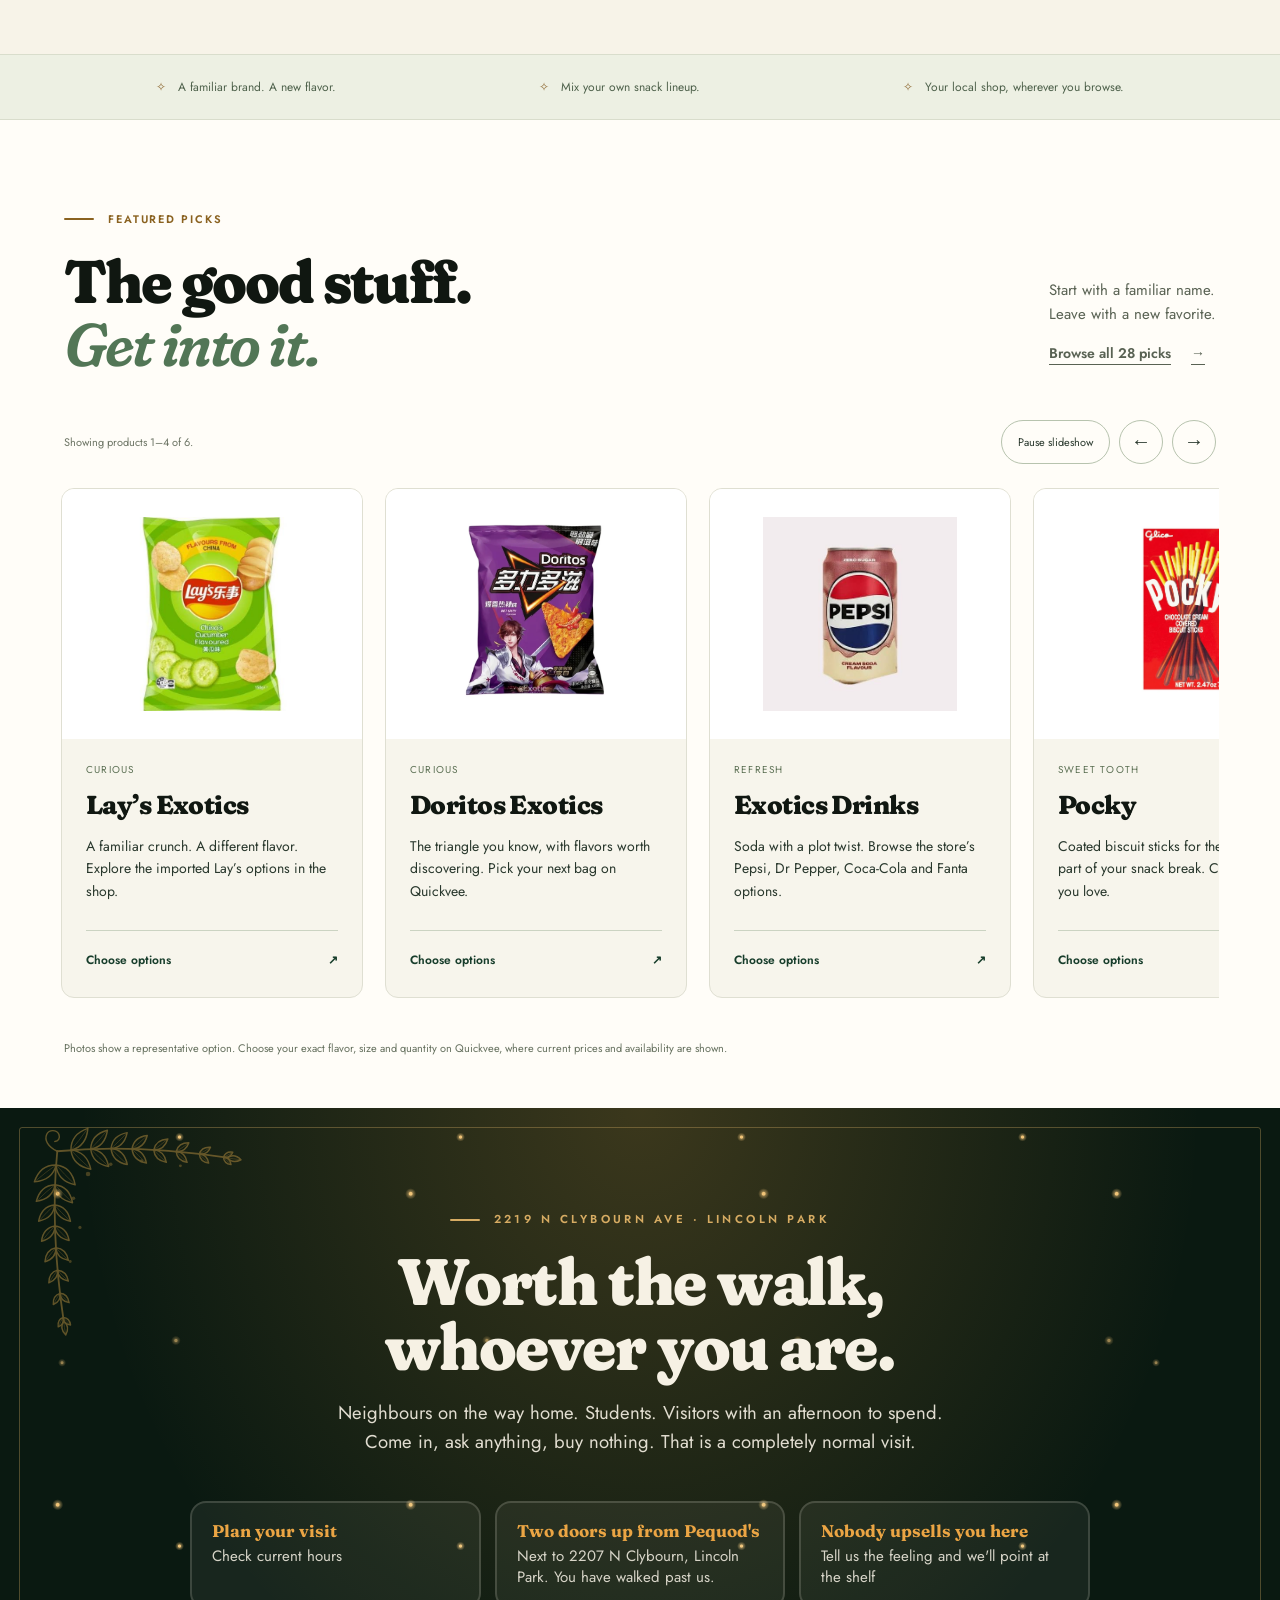
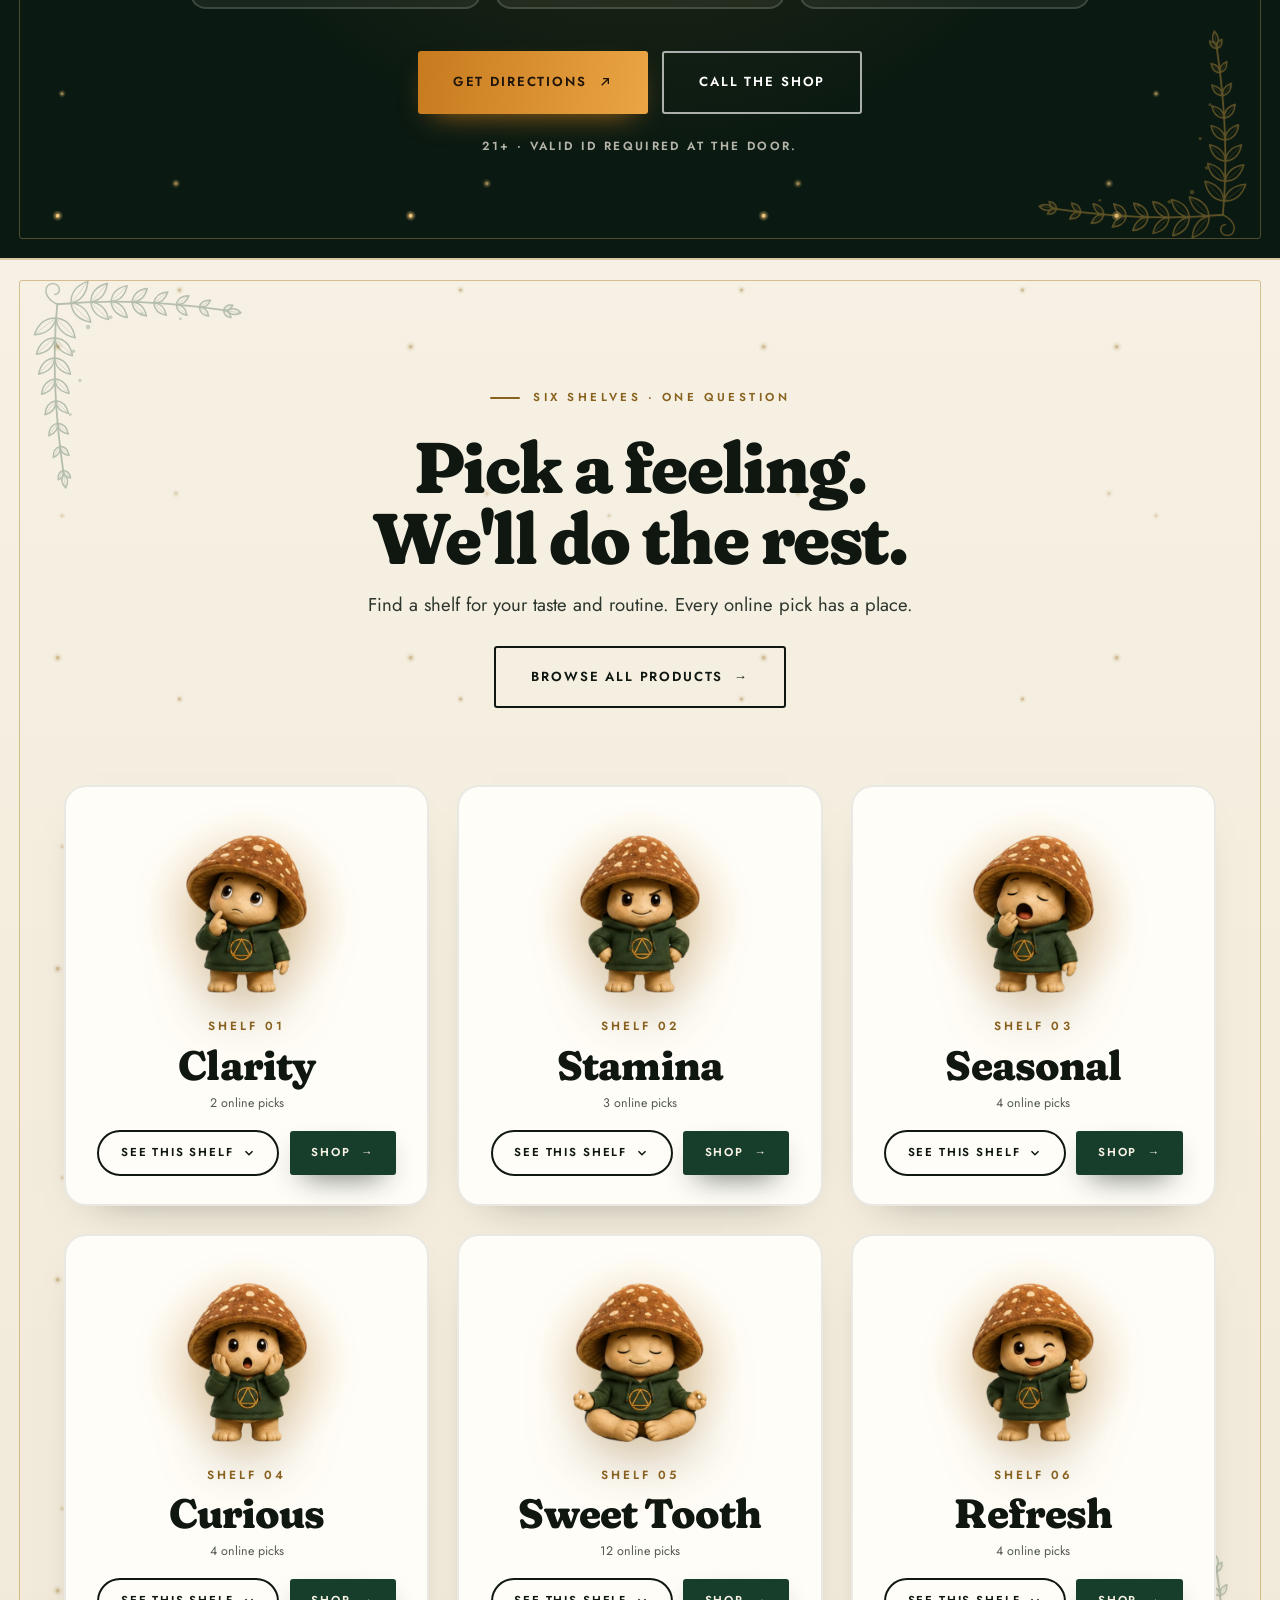
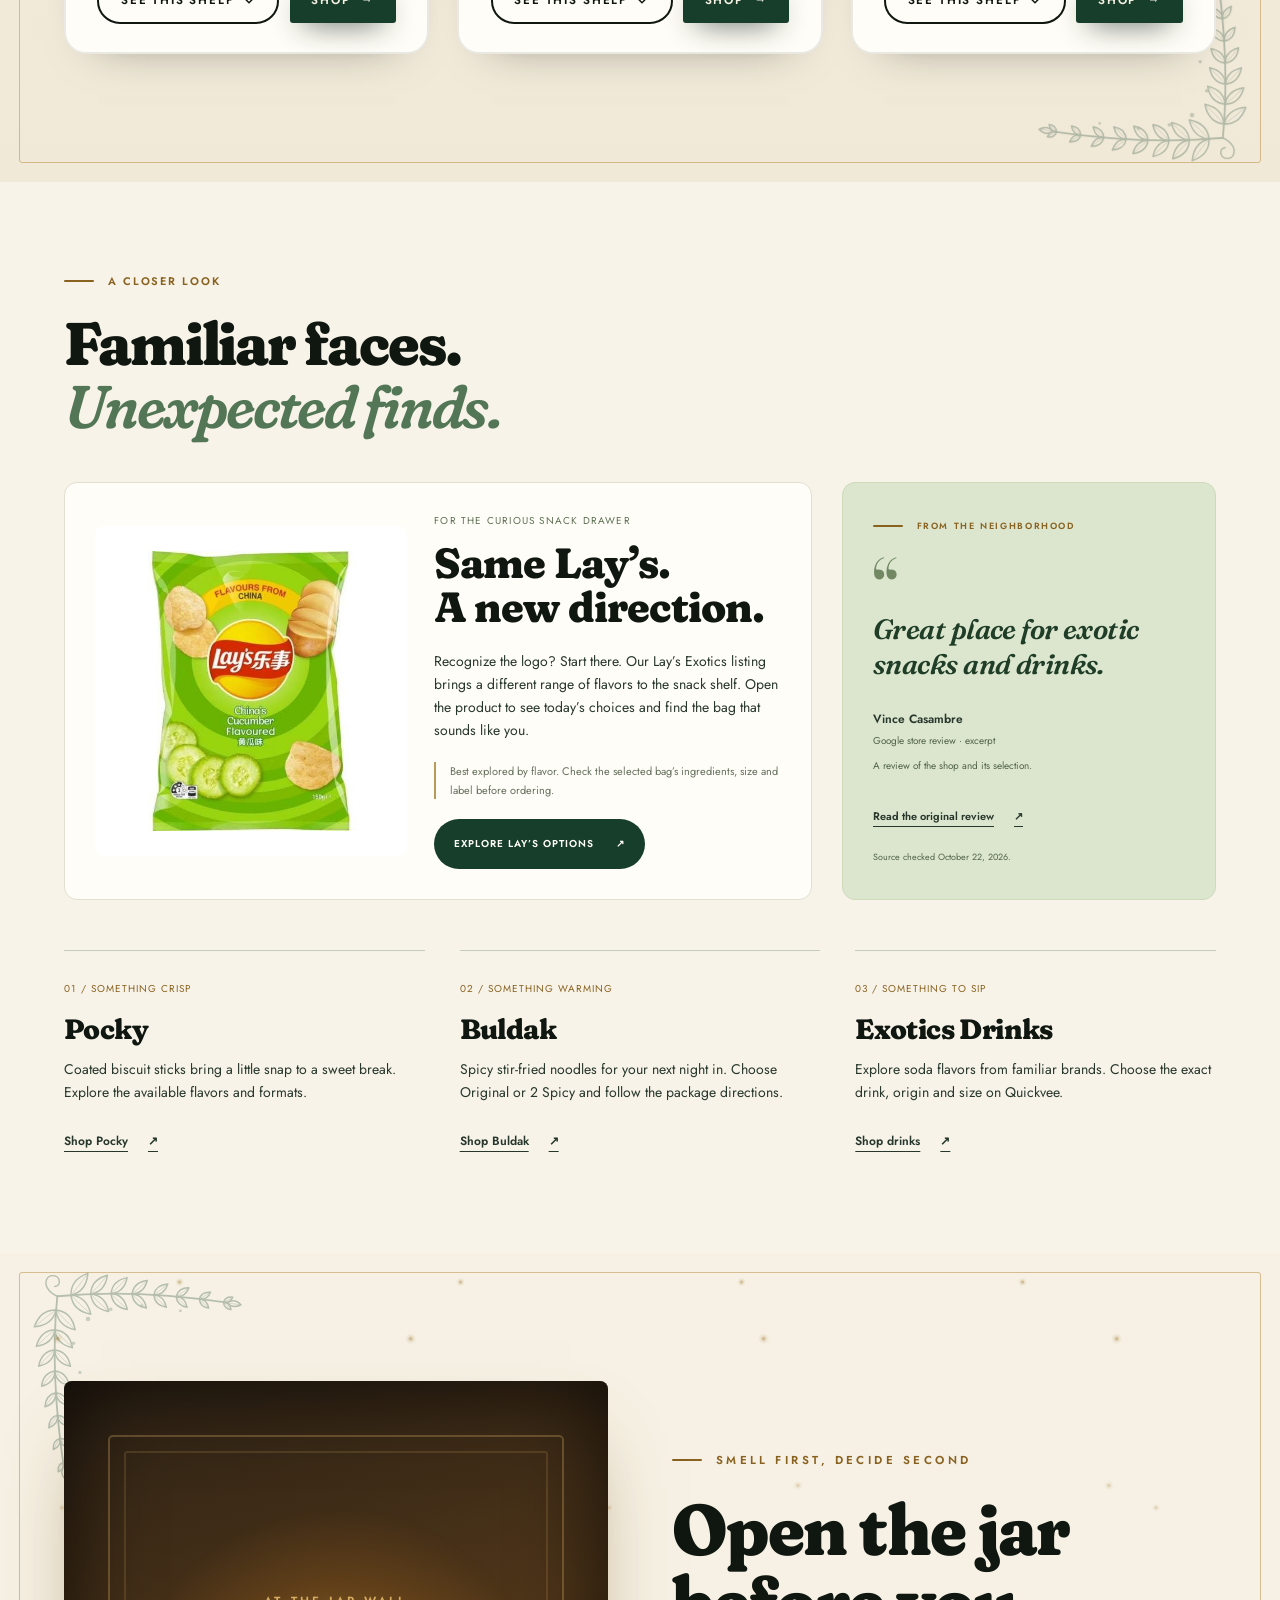
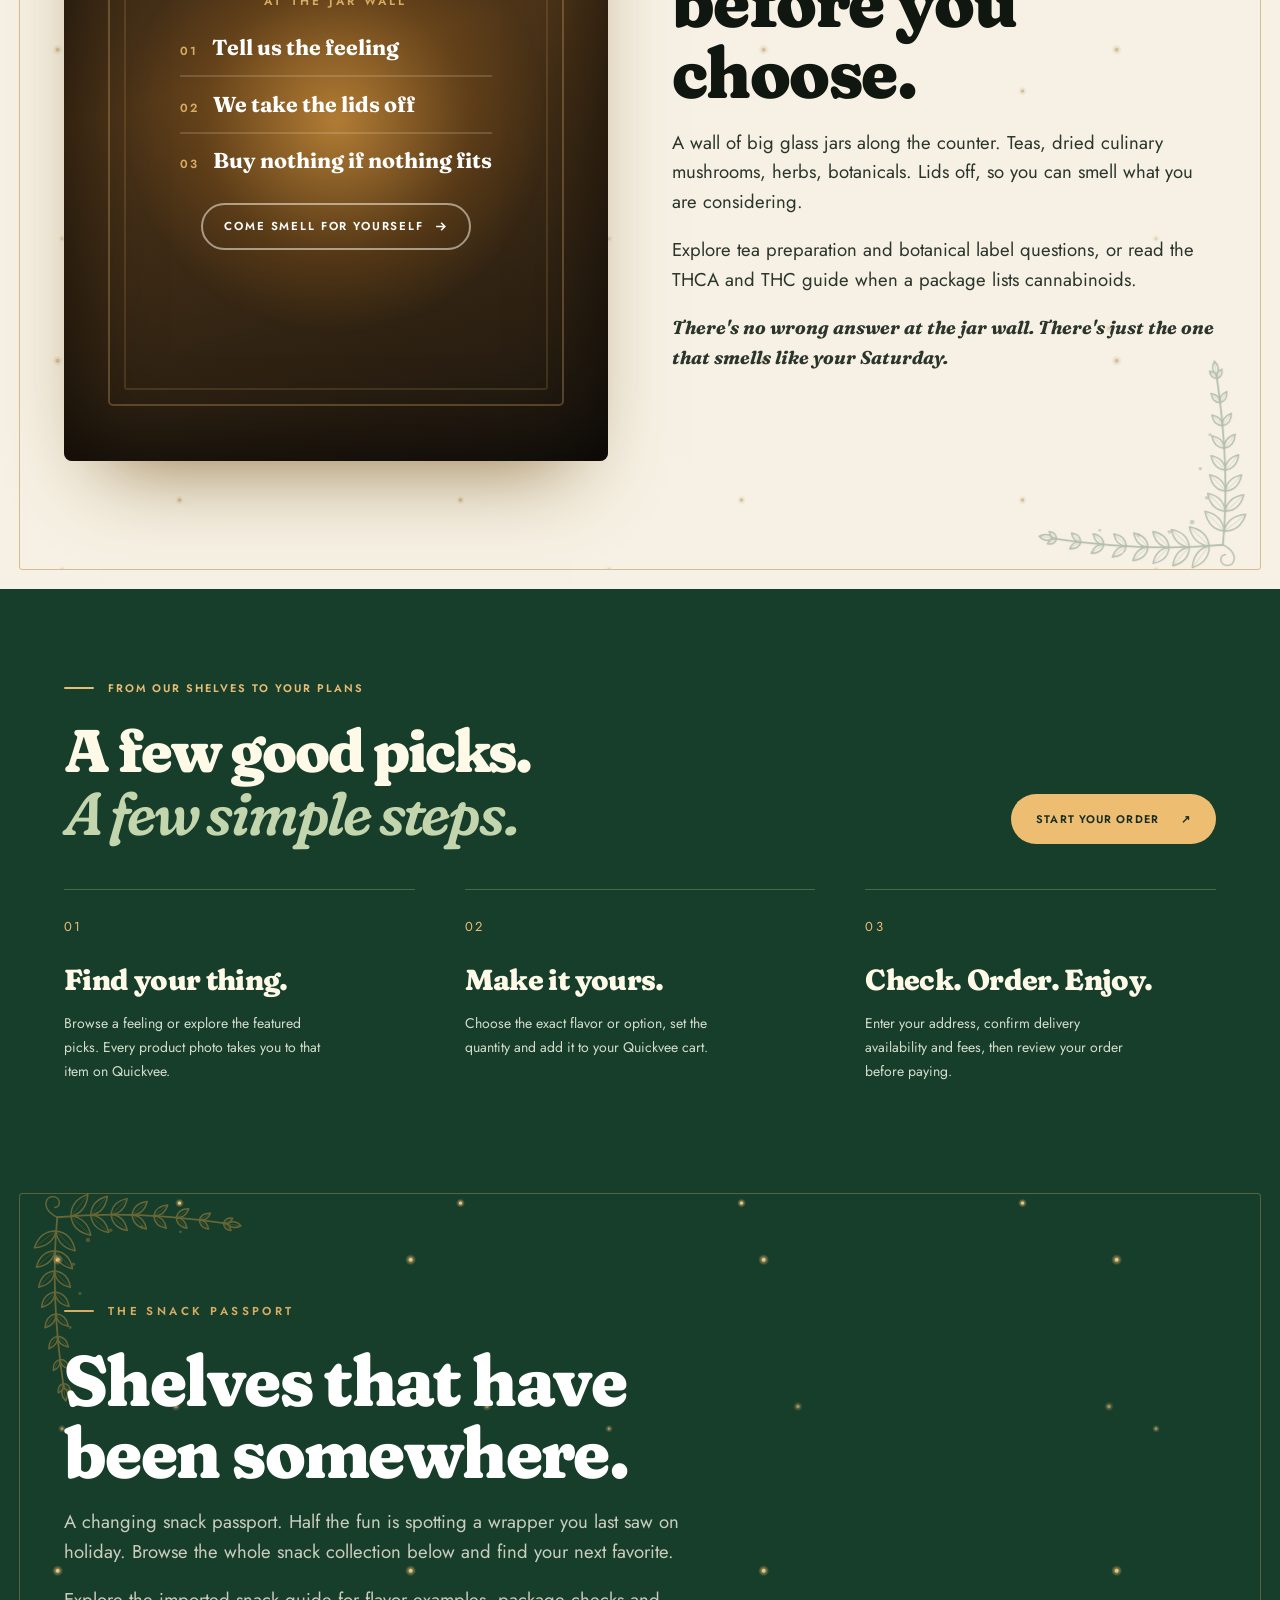
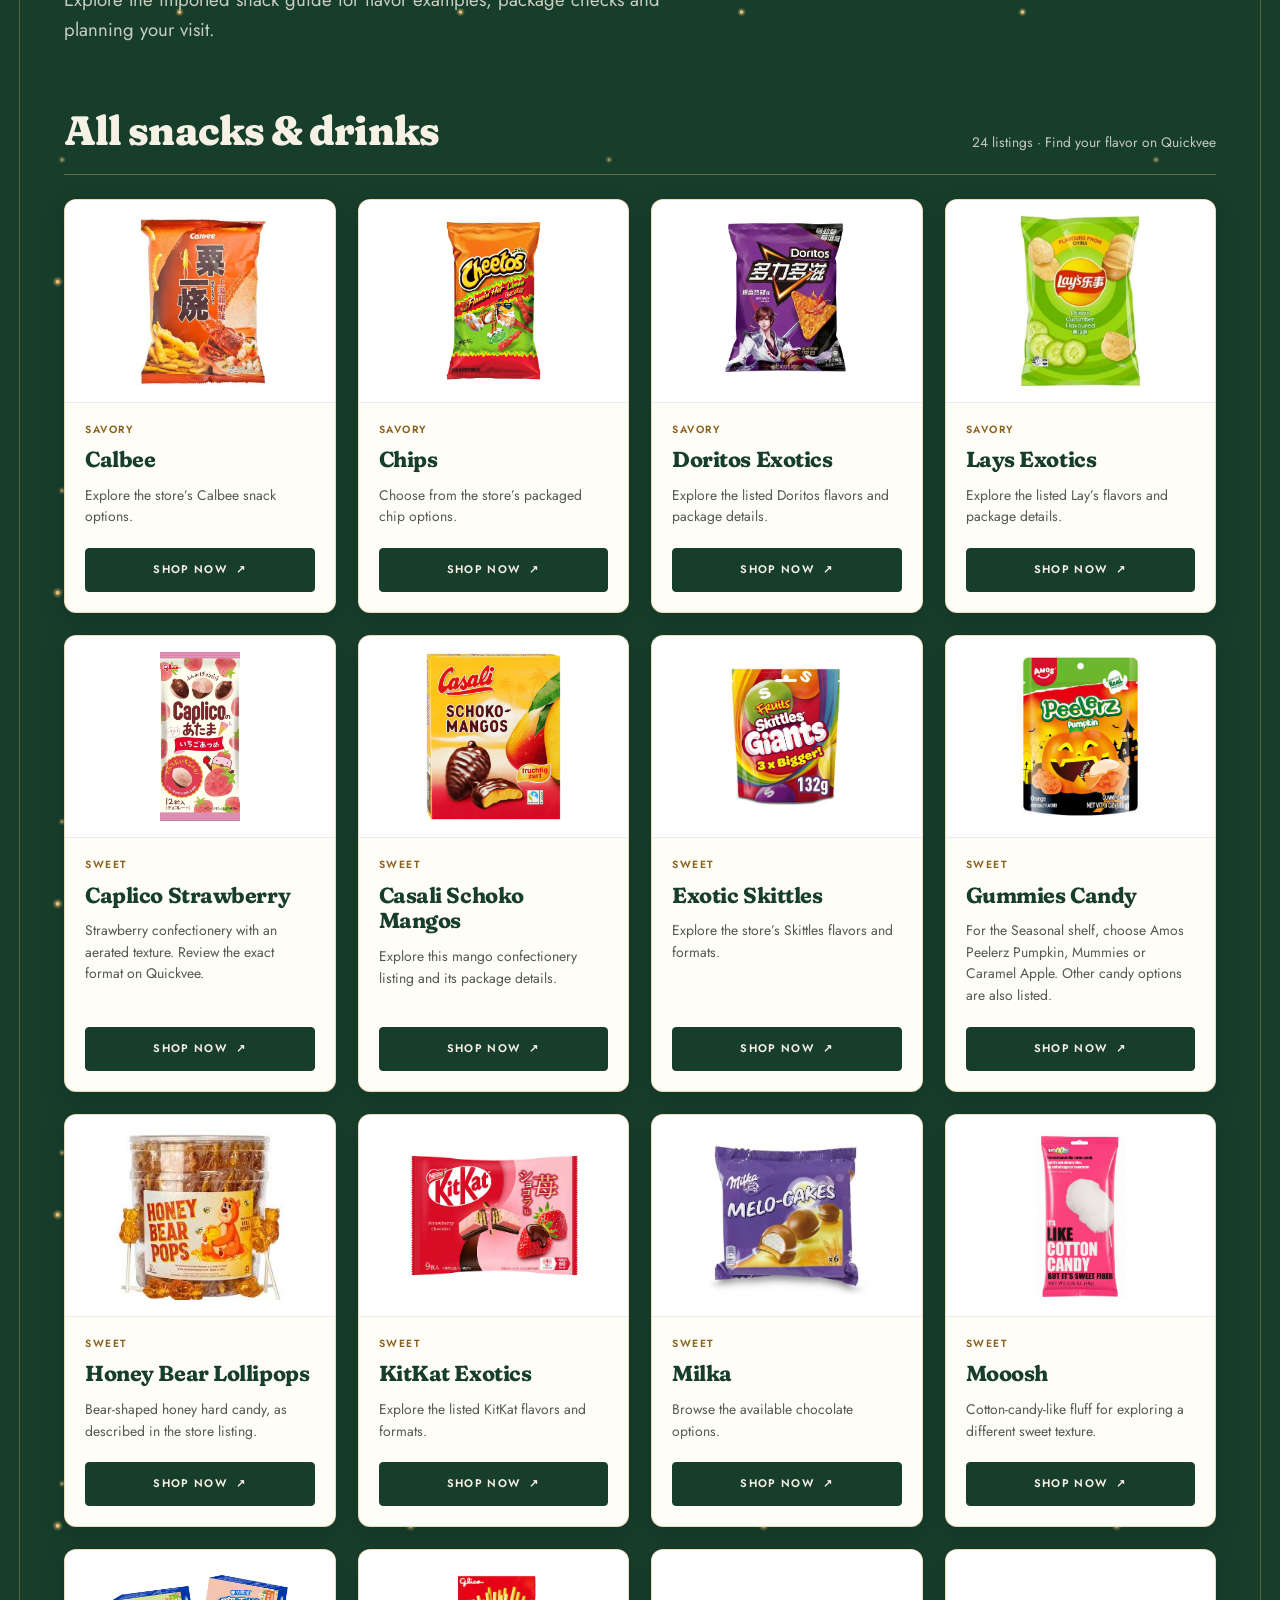
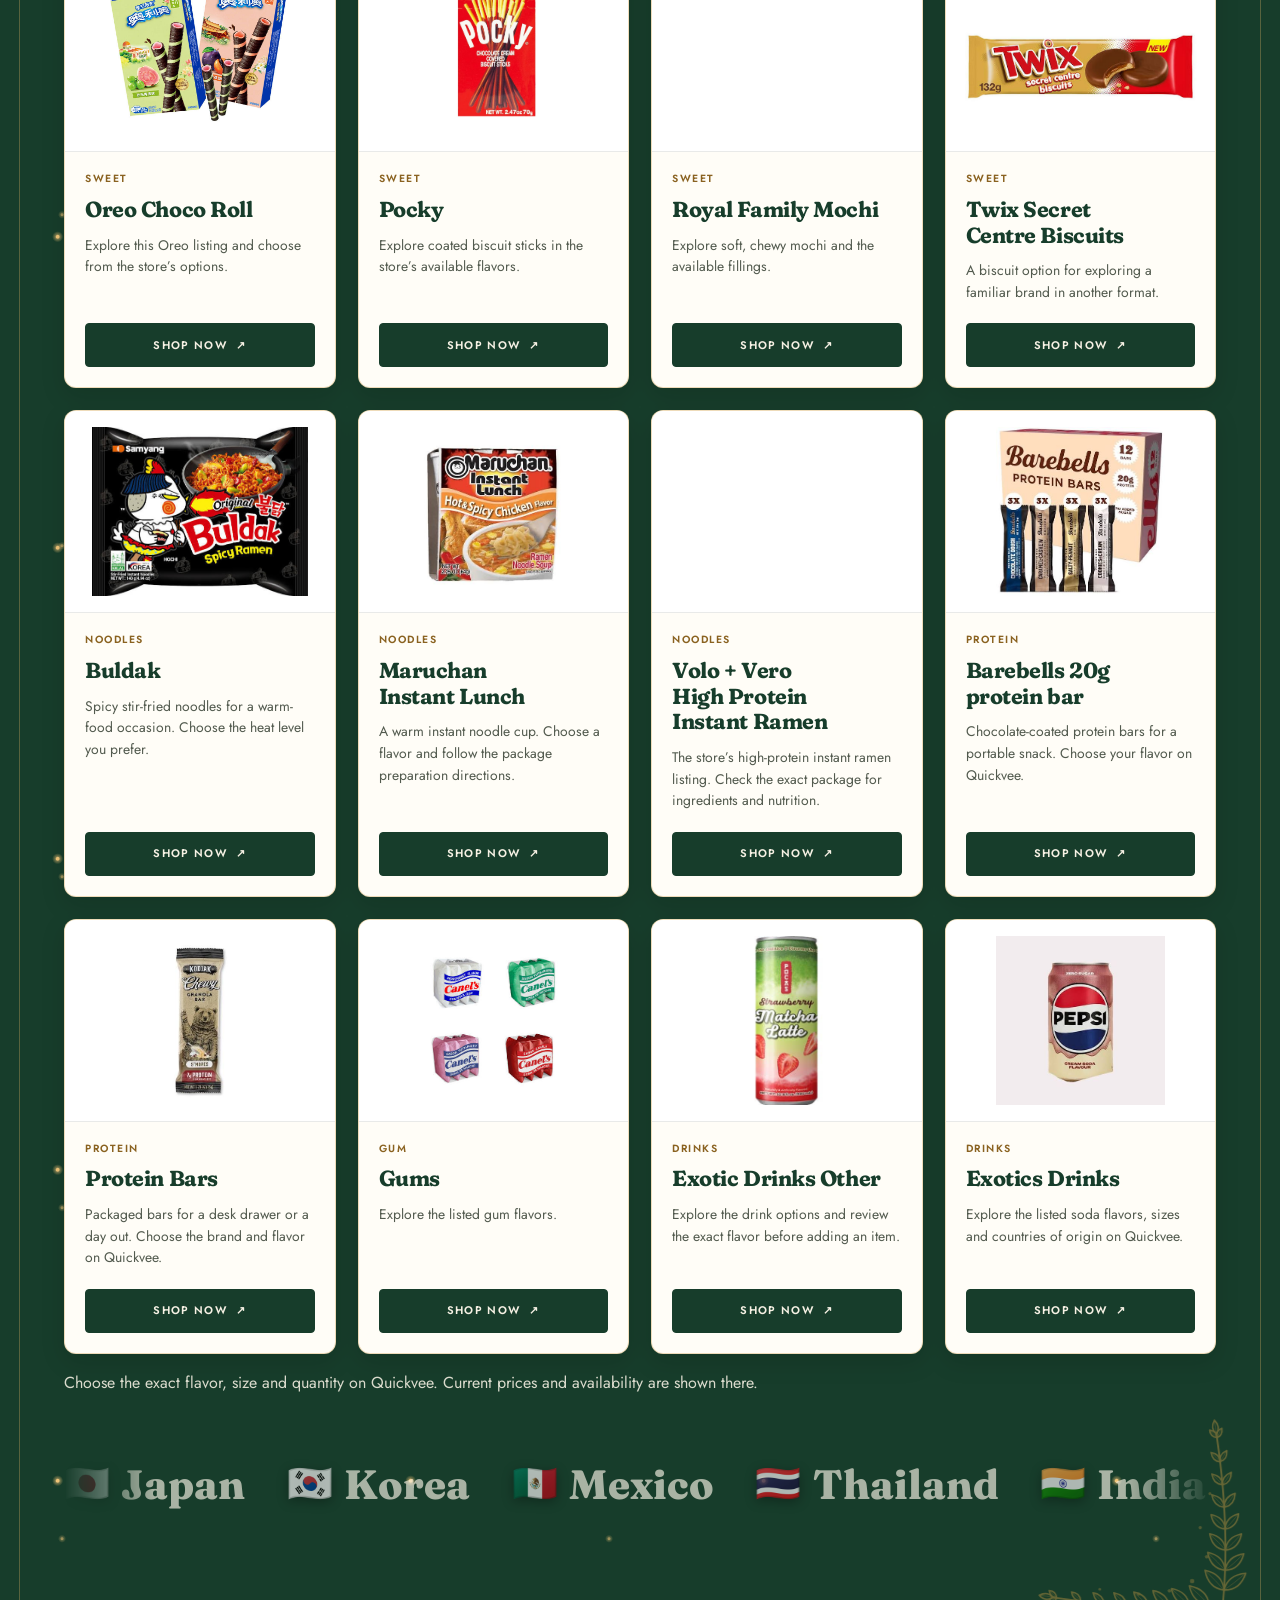
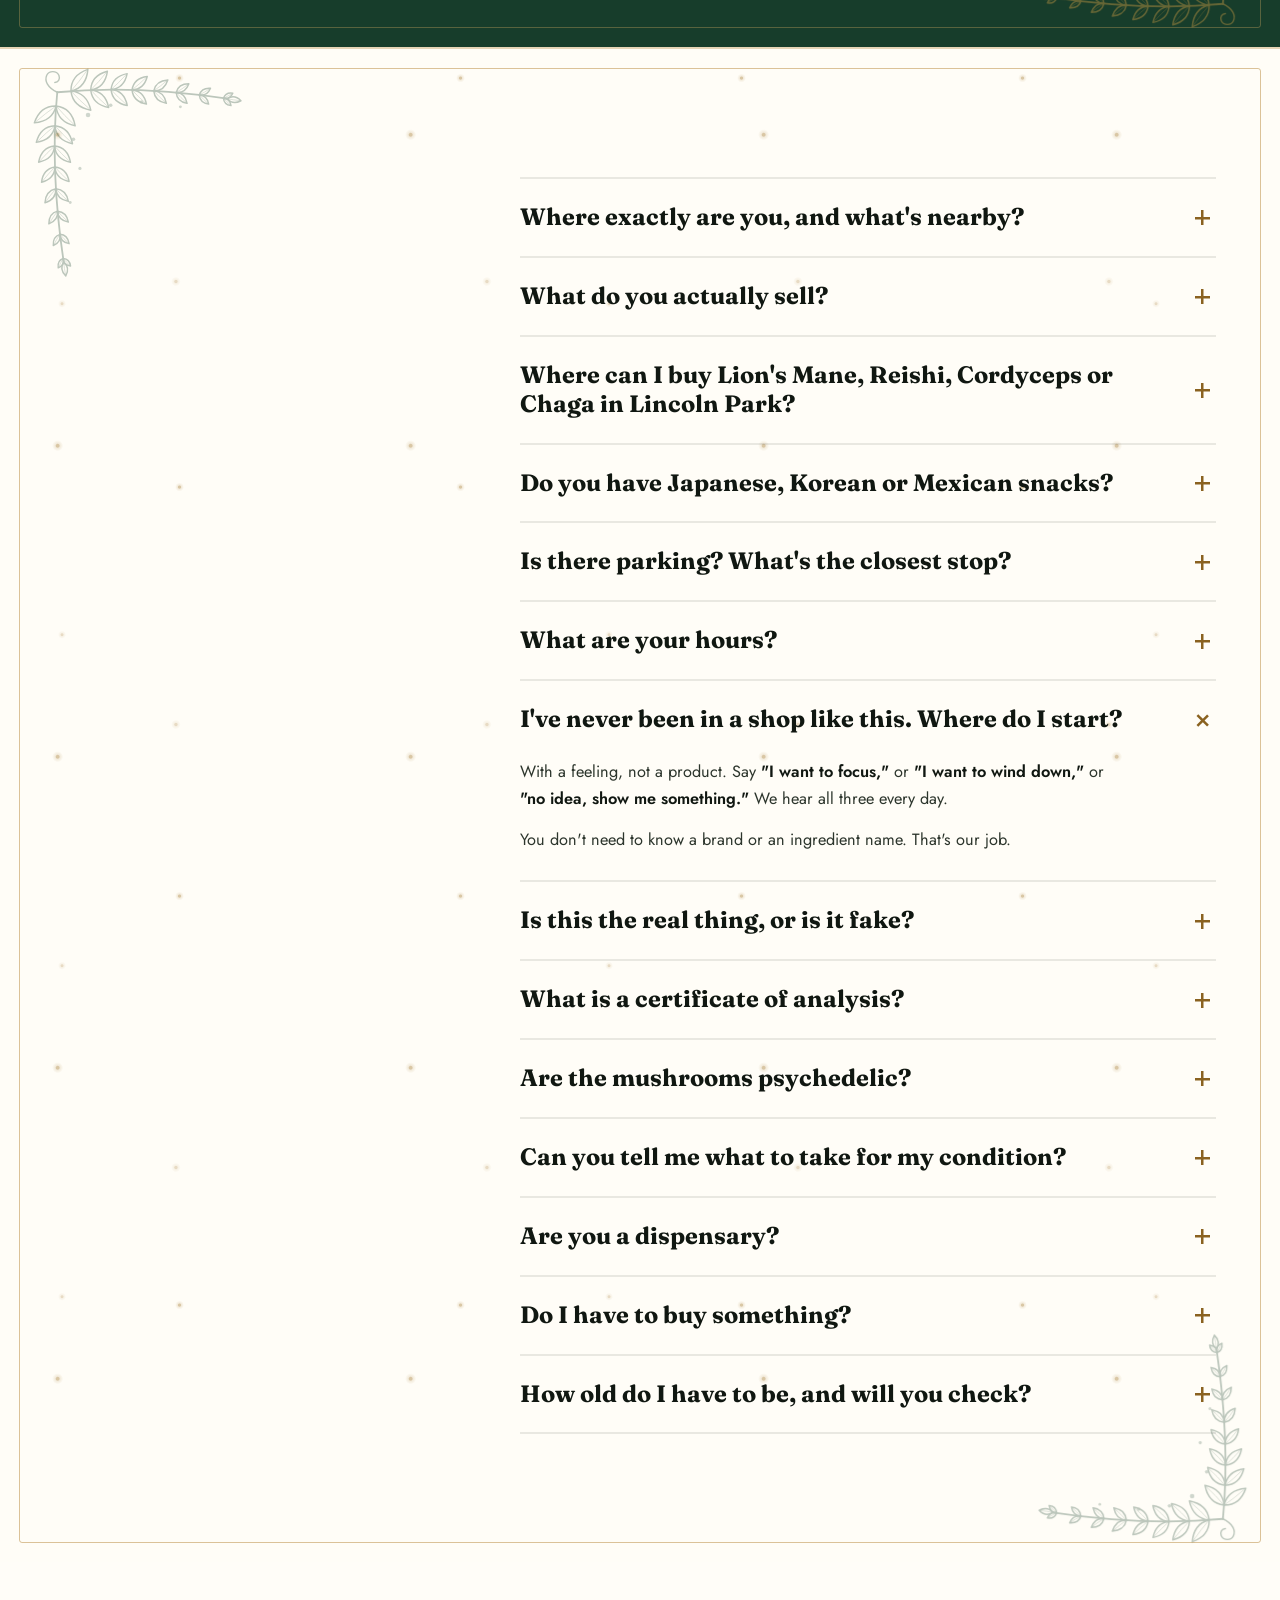
==== commit 3d920271: "Move compact bundle banner above hero and add 24-hour snack discount wheel" ====
--- a/index.html
+++ b/index.html
@@ -31,7 +31,8 @@
 <link rel="stylesheet" href="https://fonts.googleapis.com/css2?family=Fraunces:ital,opsz,wght@0,9..144,600;0,9..144,700;0,9..144,800;1,9..144,600;1,9..144,700&family=Jost:wght@400;500;600&display=swap">
 <link rel="stylesheet" href="/styles.css?v=delivery-20261022">
 <link rel="stylesheet" href="/delivery.css?v=20261022-1">
-<link rel="stylesheet" href="/restore.css?v=bundle-20261105">
+<link rel="stylesheet" href="/restore.css?v=compact-bundle-20261105">
+<link rel="stylesheet" href="/spin-wheel.css?v=20261105-1">
 <link rel="stylesheet" href="/passport.css?v=20261022-1">
 <script type="application/ld+json">{"@context": "https://schema.org", "@graph": [{"@type": ["LocalBusiness", "Store"], "@id": "https://www.ualincolnpark.com/#store", "name": "Urban Alchemist", "url": "https://www.ualincolnpark.com/", "description": "A Lincoln Park boutique with an online selection of exotic snacks, drinks and everyday finds. Browse products and order local delivery through Quickvee.", "telephone": "+1-312-375-4448", "image": "https://www.ualincolnpark.com/assets/urban-alchemist-logo-lockup.webp", "address": {"@type": "PostalAddress", "streetAddress": "2219 N Clybourn Ave Unit A", "addressLocality": "Chicago", "addressRegion": "IL", "postalCode": "60614", "addressCountry": "US"}, "audience": {"@type": "Audience", "audienceType": "Adults 21 and over"}, "hasOfferCatalog": {"@type": "OfferCatalog", "name": "The Feeling Shelves", "itemListElement": [{"@type": "OfferCatalog", "name": "Clarity", "description": "Coffee, tea drinks and a functional mushroom gummy supplement for your routine. Explore by taste and format."}, {"@type": "OfferCatalog", "name": "Stamina", "description": "Portable protein snacks and easy meals for busy days."}, {"@type": "OfferCatalog", "name": "Seasonal", "description": "Autumn sweets and warm noodle bowls for cooler days."}, {"@type": "OfferCatalog", "name": "Curious", "description": "Savory snacks and flavors worth exploring."}, {"@type": "OfferCatalog", "name": "Sweet Tooth", "description": "Chocolate, chewy sweets, mochi and playful confectionery textures."}, {"@type": "OfferCatalog", "name": "Refresh", "description": "Sodas, tea drinks, juice, gum and functional seltzers for a flavor break."}]}, "alternateName": "Urban Alchemist Chicago", "logo": "https://www.ualincolnpark.com/assets/urban-alchemist-logo-lockup.webp", "geo": {"@type": "GeoCoordinates", "latitude": 41.92265, "longitude": -87.66782}, "hasMap": "https://www.google.com/maps/place/Urban+Alchemist/data=!4m2!3m1!1s0x0:0x64ffc79f9ca78baf", "sameAs": ["https://www.google.com/maps/place/Urban+Alchemist/data=!4m2!3m1!1s0x0:0x64ffc79f9ca78baf", "https://www.tiktok.com/@urban.alchemist.c"]}, {"@type": "WebSite", "@id": "https://www.ualincolnpark.com/#website", "url": "https://www.ualincolnpark.com/", "name": "Urban Alchemist", "inLanguage": "en-US", "publisher": {"@id": "https://www.ualincolnpark.com/#store"}}, {"@type": "FAQPage", "@id": "https://www.ualincolnpark.com/#faq", "mainEntity": [{"@type": "Question", "name": "Where exactly are you, and what's nearby?", "acceptedAnswer": {"@type": "Answer", "text": "2219 N Clybourn Ave, Unit A, Chicago, IL 60614, in Lincoln Park. We're two doors up from the Pequod's Pizza line at 2207, about half a mile from the DePaul University campus, and a short walk from Webster Place. Walkable from Lincoln Park and Bucktown, a short ride from the Loop, and there's street parking on Clybourn. If you're waiting on a deep-dish table, you have time."}}, {"@type": "Question", "name": "What do you actually sell?", "acceptedAnswer": {"@type": "Answer", "text": "Our shelves bring together wellness and personal-care formats, teas and botanicals, and rare imported snacks and drinks. In-store selection may differ. Browse our current online picks or call about a specific item. The feeling menu is a way to browse by taste, occasion and routine, so you do not need to know a brand before you walk in."}}, {"@type": "Question", "name": "Where can I buy Lion's Mane, Reishi, Cordyceps or Chaga in Lincoln Park?", "acceptedAnswer": {"@type": "Answer", "text": "Start here at 2219 N Clybourn Ave, or explore our online selection. Current functional-seltzer listings include formulas naming culinary and functional mushrooms. Check the exact ingredients and available options on Quickvee, or call about other in-store formats. A mushroom name alone does not describe a complete product formula. Read the package for the exact item you are considering."}}, {"@type": "Question", "name": "Do you have Japanese, Korean or Mexican snacks?", "acceptedAnswer": {"@type": "Answer", "text": "Yes. The snack wall is sorted by country: Japan, Korea, Mexico, Thailand, India, the Philippines, the United Kingdom, Germany, Brazil and Nigeria, and it changes as things come in. It is the reason a lot of people first walk through the door, and it is a two-minute detour if you are already on Clybourn waiting for a table."}}, {"@type": "Question", "name": "Is there parking? What's the closest stop?", "acceptedAnswer": {"@type": "Answer", "text": "There is street parking on Clybourn, and the Webster Place lot is a short walk. The 74 Fullerton and 73 Armitage buses both put you within a few blocks, and the Fullerton stop on the Red, Brown and Purple lines is walkable from the DePaul side. Coming from Bucktown or Wrightwood, it is a straight shot down Clybourn."}}, {"@type": "Question", "name": "What are your hours?", "acceptedAnswer": {"@type": "Answer", "text": "Check current hours on Google or call ahead. Call (312) 375-4448 if you're making a late trip."}}, {"@type": "Question", "name": "I've never been in a shop like this. Where do I start?", "acceptedAnswer": {"@type": "Answer", "text": "With a feeling, not a product. Say \"I want to focus,\" or \"I want to wind down,\" or \"no idea, show me something.\" We hear all three every day. You don't need to know a brand or an ingredient name. That's our job."}}, {"@type": "Question", "name": "Is this the real thing, or is it fake?", "acceptedAnswer": {"@type": "Answer", "text": "Check the manufacturer, sealed package and available documentation for the exact item. Ask us to help read its label or any batch report supplied with it. Product types differ: a food label, device manual and supplement package answer different questions. We can help you find the relevant information."}}, {"@type": "Question", "name": "What is a certificate of analysis?", "acceptedAnswer": {"@type": "Answer", "text": "A laboratory report showing the results of specified tests on a particular sample or batch. Check the batch number, laboratory, date and tests actually performed. Where a report is supplied, compare it with the exact package. A report answers the questions it tested; it is not a guarantee of a particular benefit."}}, {"@type": "Question", "name": "Are the mushrooms psychedelic?", "acceptedAnswer": {"@type": "Answer", "text": "Lion’s Mane, Cordyceps, Reishi and Chaga are the culinary and functional species discussed in our field guides. Complete retail formulas vary, so read the exact package rather than relying on a mushroom name or shelf category. If an ingredient or label is unclear, ask us to help identify it before you choose."}}, {"@type": "Question", "name": "Can you tell me what to take for my condition?", "acceptedAnswer": {"@type": "Answer", "text": "No, and we'd be suspicious of any shop that said yes. We're a retail store, not a clinic, and nothing we sell is intended to diagnose, treat, cure or prevent any disease. What we can do is tell you what something is, where it came from, how it has been used traditionally, and when we think you'd be wasting your money. For anything medical, talk to your doctor, especially if you're pregnant or nursing, have a diagnosed condition, or take prescription medication."}}, {"@type": "Question", "name": "Are you a dispensary?", "acceptedAnswer": {"@type": "Answer", "text": "We’re a neighborhood wellness boutique. This website’s shopping features cover the ordinary merchandise identified in our online catalog. For questions about the store or a specific product, call (312) 375-4448."}}, {"@type": "Question", "name": "Do I have to buy something?", "acceptedAnswer": {"@type": "Answer", "text": "No. People stand at the jar wall for twenty minutes and leave with nothing. That's a good visit. Come in out of the cold and ask a question."}}, {"@type": "Question", "name": "How old do I have to be, and will you check?", "acceptedAnswer": {"@type": "Answer", "text": "21 and over. We check ID for anyone who appears under 30, every single time, with no exceptions. That includes busy nights, and it includes regulars. There's a university half a mile away. We don't bend on this one."}}, {"@type": "Question", "name": "How do I order delivery?", "acceptedAnswer": {"@type": "Answer", "text": "Choose a product and open it on Quickvee. Select the exact flavor or option, choose your quantity and add it to your cart there. Enter your address and review the order before paying."}}, {"@type": "Question", "name": "Can you deliver to my address?", "acceptedAnswer": {"@type": "Answer", "text": "Quickvee checks delivery availability for your address. It also shows the current delivery fees, ordering hours and available fulfillment options before checkout."}}, {"@type": "Question", "name": "Will I get the exact flavor in the photo?", "acceptedAnswer": {"@type": "Answer", "text": "Product photos show a representative option from the store listing. Open the product to check the available flavors, sizes, ingredients and prices, then select the exact item you want."}}, {"@type": "Question", "name": "Can I still visit the shop?", "acceptedAnswer": {"@type": "Answer", "text": "Yes. Find us at 2219 N Clybourn Ave, Unit A, in Lincoln Park, Chicago. Check current hours on Google or call (312) 375-4448 before making a special trip."}}, {"@type": "Question", "name": "How old do I need to be?", "acceptedAnswer": {"@type": "Answer", "text": "Urban Alchemist is an adults-only store for customers 21 and over. Valid ID is required. Review any additional delivery verification requirements on Quickvee."}}]}]}</script>
 </head>
@@ -60,6 +61,11 @@
   </a>
 </header>
 <main id="top">
+<section class="bundle-promo" aria-label="Bundle and save">
+  <a class="bundle-promo__link" href="https://quickvee.com/payment-cart/SYE2217487IL?orderMethod=delivery" aria-label="Bundle and save: curated snack and ritual baskets, $49.99 each. Shop now in the Urban Alchemist Quickvee cart." data-track-id="bundle-save-cart">
+    <img src="/assets/urban-alchemist-bundle-save-baskets-20261105.webp" width="1946" height="808" alt="Urban Alchemist Bundle &amp; Save. Curated snack and ritual baskets, reduced from $59.99 to $49.99 each. Shop now." loading="eager" decoding="async" fetchpriority="high">
+  </a>
+</section>
 <section class="hero" aria-labelledby="h1">
   <picture class="hero__bg">
     <source media="(max-width:700px)" srcset="assets/urban-alchemist-slow-down-sunset-desk-chicago-mobile.webp">
@@ -98,11 +104,7 @@
   <span class="cue" aria-hidden="true"></span>
 </section>
 
-<section class="bundle-promo" aria-label="Bundle and save">
-  <a class="bundle-promo__link" href="https://quickvee.com/payment-cart/SYE2217487IL?orderMethod=delivery" aria-label="Bundle and save: curated snack and ritual baskets, $49.99 each. Shop now in the Urban Alchemist Quickvee cart." data-track-id="bundle-save-cart">
-    <img src="/assets/urban-alchemist-bundle-save-baskets-20261105.webp" width="1946" height="808" alt="Urban Alchemist Bundle &amp; Save. Curated snack and ritual baskets, reduced from $59.99 to $49.99 each. Shop now." loading="lazy" decoding="async">
-  </a>
-</section>
+
 
 <div class="tick" aria-hidden="true">
   <div class="tick__t">
@@ -138,6 +140,52 @@
     </div>
   </div>
   <p class="store__caption">Conceptual storefront illustration. Visit us at 2219 N Clybourn Ave, Unit A, in Lincoln Park.</p>
+</section>
+
+<section class="spin-break" id="spin-break" aria-labelledby="spin-heading">
+  <div class="spin-break__in">
+    <div class="spin-wheel">
+      <div class="spin-wheel__stage" role="img" aria-label="Six equal wheel sections, alternating 5 percent off and 10 percent off snacks and non-alcoholic drinks">
+        <div class="spin-wheel__pointer" aria-hidden="true"></div>
+        <div class="spin-wheel__disc" aria-hidden="true">
+          <span class="spin-wheel__label" style="--x:50%;--y:19%;--a:0deg">5%<small>off</small></span>
+          <span class="spin-wheel__label" style="--x:76.85%;--y:34.5%;--a:60deg">10%<small>off</small></span>
+          <span class="spin-wheel__label" style="--x:76.85%;--y:65.5%;--a:120deg">5%<small>off</small></span>
+          <span class="spin-wheel__label" style="--x:50%;--y:81%;--a:180deg">10%<small>off</small></span>
+          <span class="spin-wheel__label" style="--x:23.15%;--y:65.5%;--a:240deg">5%<small>off</small></span>
+          <span class="spin-wheel__label" style="--x:23.15%;--y:34.5%;--a:300deg">10%<small>off</small></span>
+        </div>
+        <div class="spin-wheel__hub" aria-hidden="true"><img src="/assets/urban-alchemist-logo-mark.webp" width="360" height="359" alt=""></div>
+      </div>
+      <button class="spin-wheel__button" id="spin-start" type="button" aria-controls="spin-offer" data-track-id="snack-offer-spin" disabled>Spin the wheel</button>
+      <p class="spin-wheel__status" id="spin-status" role="status" aria-live="polite" aria-atomic="true"></p>
+      <noscript><p class="spin-wheel__status">Enable JavaScript to spin the wheel and reveal your offer.</p></noscript>
+    </div>
+    <div class="spin-break__copy">
+      <p class="eyebrow">A neighborhood treat</p>
+      <h2 id="spin-heading">A little luck.<br><em>A little treat.</em></h2>
+      <p class="spin-break__lede">Spin for 5% or 10% off snacks and non-alcoholic drinks. Your next break could come with a little extra.</p>
+      <ol class="spin-break__steps">
+        <li>Spin the wheel to reveal your offer.</li>
+        <li>Take a screenshot of your result and its expiry time.</li>
+        <li>Show it in person at Urban Alchemist within 24 hours to claim.</li>
+      </ol>
+      <p class="spin-break__terms">In-store only, on snacks and non-alcoholic drinks. Each offer expires 24 hours after your spin. Come back in 24 hours for another spin.</p>
+      <div class="spin-offer" id="spin-offer" tabindex="-1" aria-labelledby="spin-prize" hidden>
+        <p class="spin-offer__brand">Urban Alchemist · Lincoln Park</p>
+        <h3 id="spin-prize"><span id="spin-discount"></span> off</h3>
+        <p class="spin-offer__scope">Snacks &amp; non-alcoholic drinks · In-store only</p>
+        <p class="spin-offer__instruction" id="spin-instruction">Take a screenshot of this offer and show it in person at Urban Alchemist to claim.</p>
+        <dl class="spin-offer__dates">
+          <div><dt>Issued</dt><dd><time id="spin-issued"></time></dd></div>
+          <div><dt>Expires</dt><dd><time id="spin-expires"></time></dd></div>
+          <div><dt>Offer ref.</dt><dd id="spin-reference"></dd></div>
+        </dl>
+        <p class="spin-offer__state" id="spin-validity"></p>
+        <p class="spin-offer__address">Times shown in Chicago time.<br>2219 N Clybourn Ave, Unit A · Chicago, IL 60614</p>
+      </div>
+    </div>
+  </div>
 </section>
 
 <section class="on-light intro" aria-labelledby="introh">
@@ -788,5 +836,6 @@
 <script src="/app.js?v=delivery-20261022-2" defer></script>
 <script src="/delivery.js?v=20261022-1" defer></script>
 <script src="/analytics.js" defer></script>
+<script src="/spin-wheel.js?v=20261105-1" defer></script>
 </body>
 </html>
--- a/restore.css
+++ b/restore.css
@@ -1,6 +1,7 @@
 /* Integration only: original sections keep styles.css; delivery additions keep their wrappers. */
+.heritage-page #top{padding-top:calc(var(--hdr-h) + 55px)}
 .heritage-page .bundle-promo{padding:0;background:var(--deep)}
-.bundle-promo__link{display:block}
+.bundle-promo__link{display:block;width:50%;margin-inline:auto}
 .bundle-promo__link img{display:block;width:100%;height:auto}
 .bundle-promo__link:focus-visible{outline:4px solid var(--brass-lt);outline-offset:-4px}
 
@@ -68,6 +69,8 @@
   .heritage-page .delivery-addition .delivery-hero h2{font-size:68px}
 }
 @media(max-width:700px){
+  .heritage-page #top{padding-top:calc(var(--hdr-h) + 50px)}
+  .bundle-promo__link{width:100%}
   .heritage-page > .delivery-announcement{height:34px}
   .heritage-page > .hdr{top:34px}
   .heritage-page > .hdr.stuck{top:0}
--- a/spin-wheel.css
+++ b/spin-wheel.css
@@ -0,0 +1,55 @@
+/* An in-store treat, in the house forest-and-gold palette. */
+.spin-break{background:var(--ivory,#f6f1e4);color:var(--forest,#173d2b);overflow:hidden}
+.spin-break [hidden]{display:none!important}
+.spin-break__in{display:grid;grid-template-columns:minmax(0,1fr) minmax(0,1fr);align-items:center;gap:clamp(38px,7vw,110px);max-width:1150px;margin:0 auto}
+.spin-break__copy{min-width:0}
+.spin-break .eyebrow{color:var(--brass,#8a6220);font-size:.68rem;letter-spacing:.22em}
+.spin-break h2{font-family:var(--serif,Georgia,serif);font-size:clamp(2.4rem,4.5vw,4.4rem);line-height:1.03;color:var(--forest,#173d2b);margin:0 0 22px}
+.spin-break h2 em{color:var(--brass,#8a6220)}
+.spin-break__lede{font-size:clamp(.98rem,1.3vw,1.1rem);line-height:1.7;max-width:44ch;margin:0 0 20px}
+.spin-break__steps{padding:0 0 0 1.4em;margin:0 0 20px;list-style:decimal;display:grid;gap:10px}
+.spin-break__steps li{display:list-item;padding-left:.35em;font-size:.9rem;line-height:1.6}
+.spin-break__steps li::marker{color:var(--brass,#8a6220);font-weight:600}
+.spin-break__terms{font-size:.76rem;line-height:1.65;color:var(--mute,#525a4e);margin:18px 0 0;max-width:52ch}
+.spin-wheel{position:relative;display:flex;flex-direction:column;align-items:center;gap:25px;min-width:0}
+.spin-wheel__stage{position:relative;width:min(100%,440px);aspect-ratio:1;margin-top:15px;isolation:isolate}
+.spin-wheel__stage::before{content:"";position:absolute;inset:-13px;border-radius:50%;border:1px solid rgba(138,98,32,.25);pointer-events:none}
+.spin-wheel__disc{position:absolute;inset:0;border:9px solid var(--forest,#173d2b);border-radius:50%;background:conic-gradient(from -30deg,#e8bb70 0deg 60deg,#244e37 60deg 120deg,#e8bb70 120deg 180deg,#244e37 180deg 240deg,#e8bb70 240deg 300deg,#244e37 300deg 360deg);box-shadow:0 18px 42px rgba(16,39,25,.14),inset 0 0 0 2px #d7ac63;transform:rotate(var(--wheel-turn,0deg));will-change:transform}
+.spin-wheel.is-spinning .spin-wheel__disc{transition:transform 4.2s cubic-bezier(.12,.76,.12,1)}
+.spin-wheel__label{position:absolute;left:var(--x);top:var(--y);transform:translate(-50%,-50%) rotate(var(--a));text-align:center;color:var(--forest,#173d2b);font-family:var(--serif,Georgia,serif);font-size:clamp(1.6rem,3.6vw,2.65rem);font-weight:800;line-height:.98;letter-spacing:-.03em}
+.spin-wheel__label:nth-child(even){color:#fff8e7}
+.spin-wheel__label small{display:block;font-family:var(--sans,Jost,sans-serif);font-size:.32em;letter-spacing:.16em;line-height:1.6;margin-top:5px;text-transform:uppercase}
+.spin-wheel__pointer{position:absolute;top:-16px;left:50%;transform:translateX(-50%);width:0;height:0;border-left:15px solid transparent;border-right:15px solid transparent;border-top:34px solid var(--brass,#8a6220);z-index:3;filter:drop-shadow(0 3px 1px rgba(0,0,0,.2))}
+.spin-wheel__hub{position:absolute;inset:37%;border:3px solid var(--brass-lt,#d7ac63);border-radius:50%;background:var(--ivory,#f6f1e4);display:grid;place-items:center;box-shadow:0 3px 14px rgba(0,0,0,.17);z-index:2}
+.spin-wheel__hub img{width:60%;height:60%;object-fit:contain}
+.spin-wheel .spin-wheel__button{border:1px solid var(--forest,#173d2b);background:var(--forest,#173d2b);color:var(--ivory,#f6f1e4);display:inline-flex;align-items:center;justify-content:center;min-height:52px;min-width:220px;max-width:100%;padding:15px 27px;border-radius:999px;font-family:var(--sans,Jost,sans-serif);font-size:.8rem;font-weight:600;letter-spacing:.11em;text-transform:uppercase;cursor:pointer;transition:background .2s,transform .2s}
+.spin-wheel .spin-wheel__button:hover:enabled{background:#2c583e;transform:translateY(-2px)}
+.spin-wheel .spin-wheel__button:focus-visible,.spin-offer:focus-visible{outline:3px solid var(--brass,#8a6220);outline-offset:5px}
+.spin-wheel .spin-wheel__button:disabled{cursor:default;opacity:.7}
+.spin-wheel__status{font-size:.8rem;line-height:1.5;text-align:center;min-height:2.5em;max-width:40ch;margin:-12px 0 0;color:var(--mute,#525a4e)}
+.spin-offer{position:relative;margin-top:26px;padding:25px;background:var(--paper,#fffdf7);border:1px solid var(--brass-lt,#d7ac63);border-radius:12px;box-shadow:0 7px 25px rgba(17,45,28,.06);scroll-margin-top:calc(var(--hdr-h,92px) + 20px)}
+.spin-offer__brand{font-size:.64rem;line-height:1.5;font-weight:600;letter-spacing:.14em;text-transform:uppercase;color:var(--brass,#8a6220);margin:0 0 13px}
+.spin-offer h3{font-family:var(--serif,Georgia,serif);font-size:clamp(2.6rem,4vw,3.7rem);line-height:1;color:var(--forest,#173d2b);margin:0 0 10px}
+.spin-offer__scope{font-size:.92rem;line-height:1.5;margin:0 0 16px}
+.spin-offer__instruction{padding:14px 0;border-top:1px dashed rgba(138,98,32,.35);border-bottom:1px dashed rgba(138,98,32,.35);font-size:.92rem;line-height:1.5;font-weight:500;margin:0 0 16px}
+.spin-offer__dates{display:grid;gap:9px;margin:0;font-size:.76rem;line-height:1.5}
+.spin-offer__dates div{display:grid;grid-template-columns:74px minmax(0,1fr);gap:10px}
+.spin-offer__dates dt{font-weight:600;color:var(--forest,#173d2b)}
+.spin-offer__dates dd{margin:0;overflow-wrap:anywhere}
+.spin-offer__state{display:inline-block;font-size:.7rem;line-height:1.5;padding:5px 10px;margin:16px 0 0;background:#e9efdf;border-radius:4px;color:var(--forest,#173d2b);font-weight:600}
+.spin-offer__address{font-size:.72rem;line-height:1.5;margin:13px 0 0;color:var(--mute,#525a4e)}
+.spin-offer.is-expired .spin-offer__state{background:#f4e6d8;color:#784518}
+.spin-offer.is-expired h3{color:var(--mute,#525a4e)}
+@media(max-width:760px){
+  .spin-break{padding:65px var(--pad,20px)}
+  .spin-break__in{grid-template-columns:minmax(0,1fr);gap:32px;max-width:500px}
+  .spin-break__copy{order:0}
+  .spin-wheel{order:1;gap:23px;padding:0 10px}
+  .spin-wheel__stage{width:min(100%,360px)}
+  .spin-wheel__label{font-size:clamp(1.65rem,7.6vw,2.25rem)}
+  .spin-break h2{font-size:clamp(2.4rem,9vw,3.2rem)}
+  .spin-offer{padding:21px;margin-top:24px}
+}
+@media(prefers-reduced-motion:reduce){
+  .spin-wheel.is-spinning .spin-wheel__disc,.spin-wheel .spin-wheel__button{transition:none}
+}
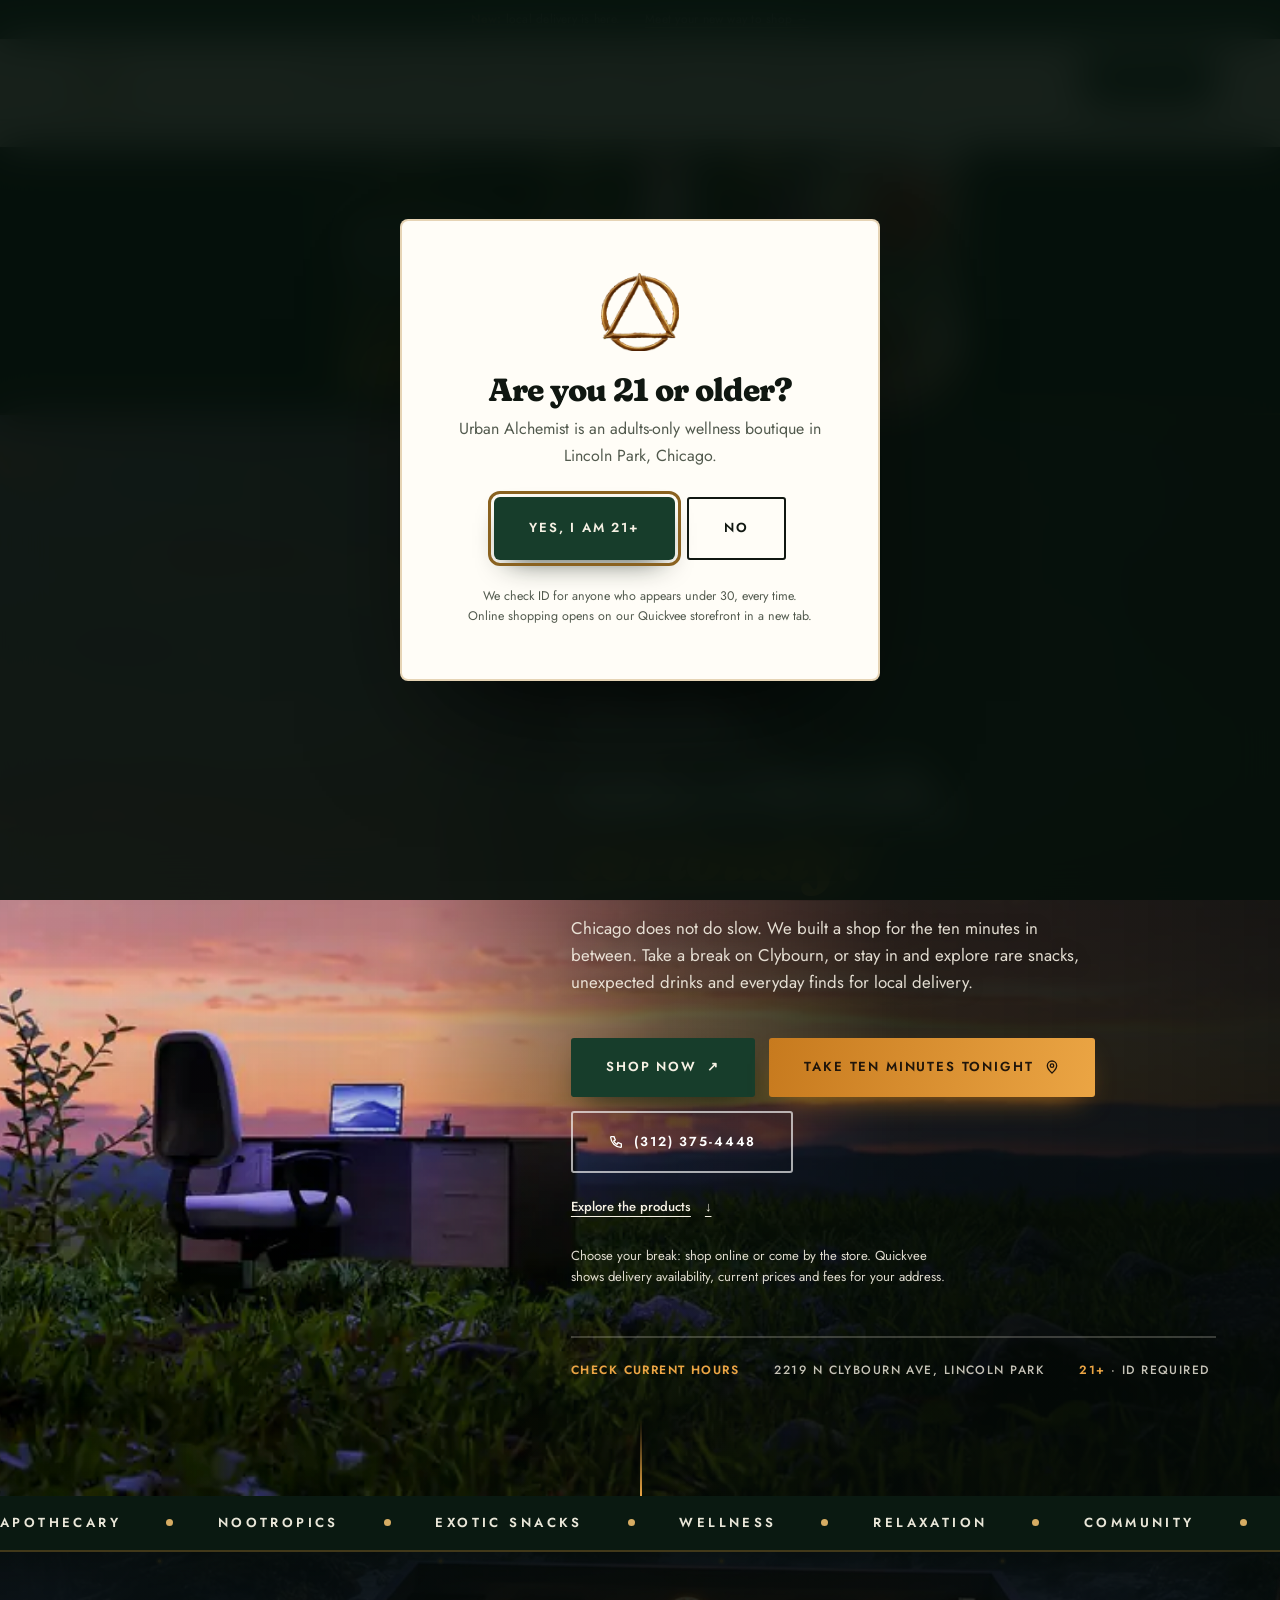
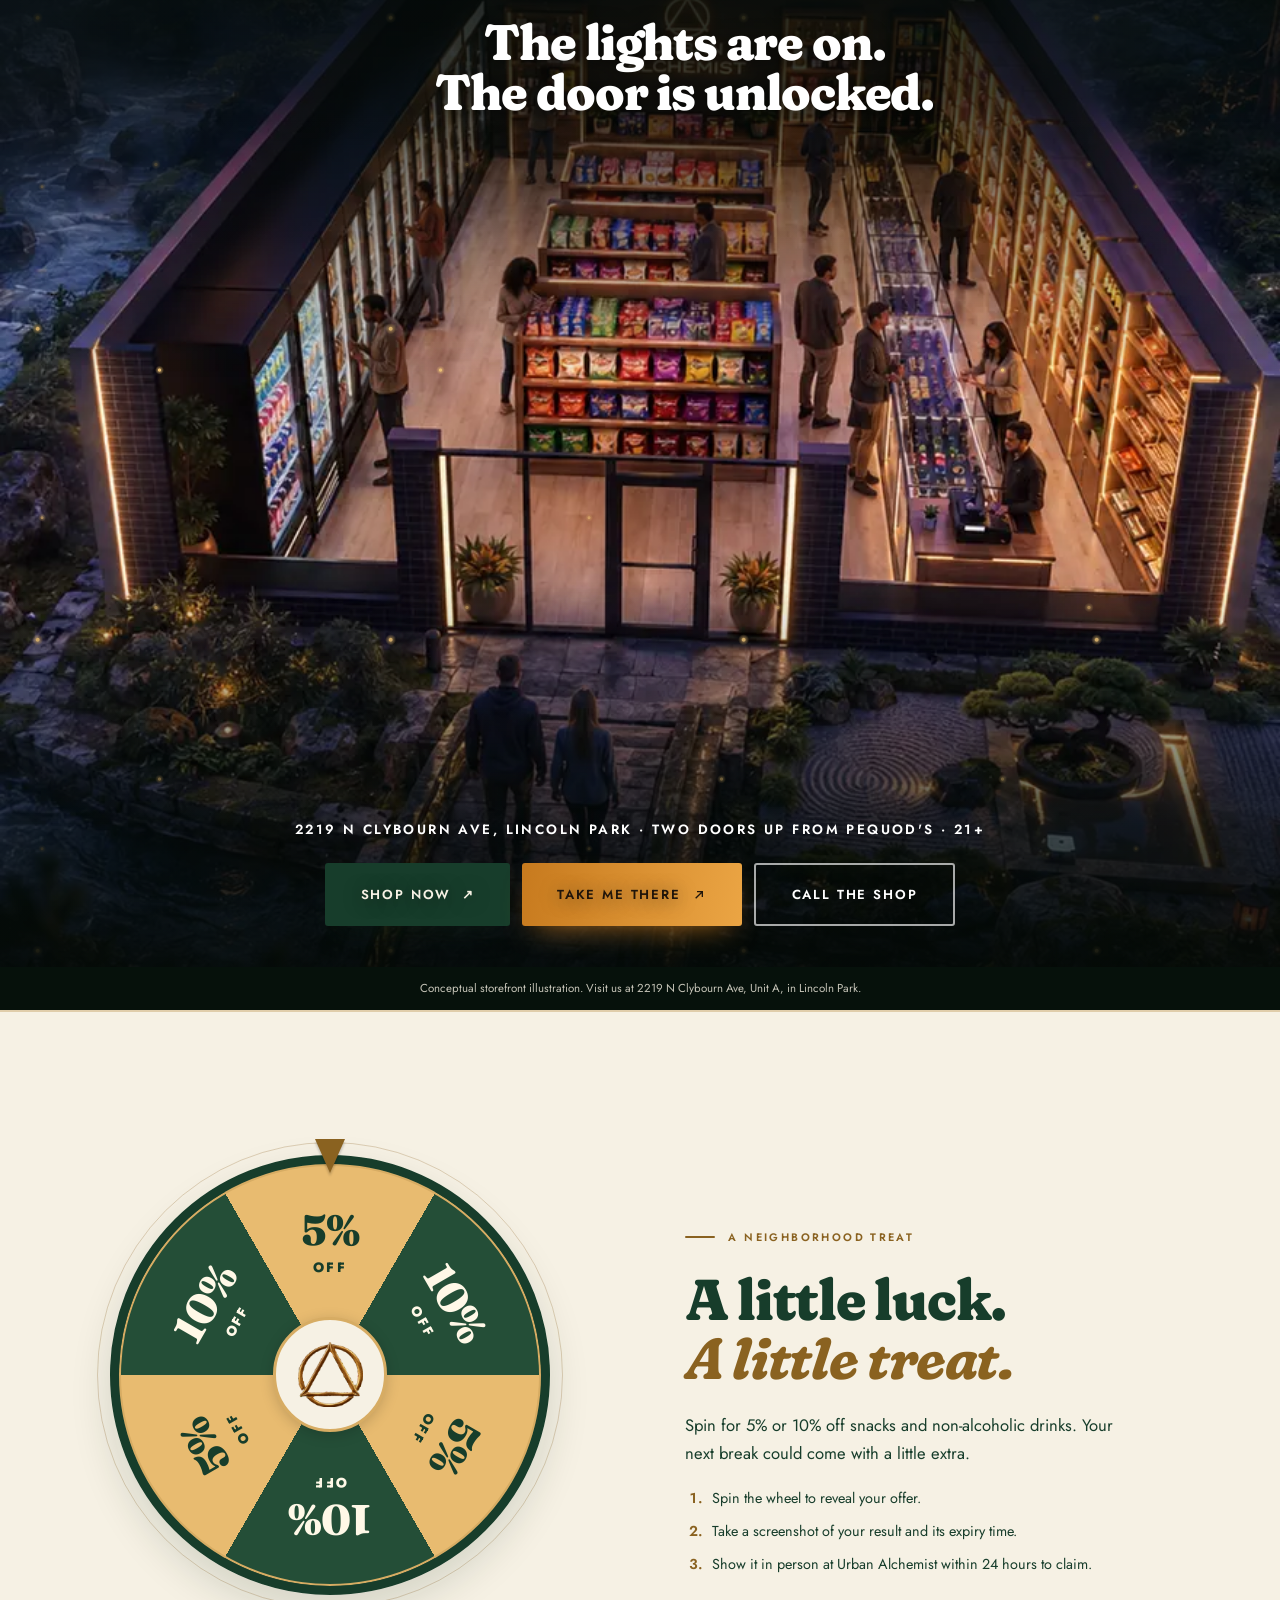
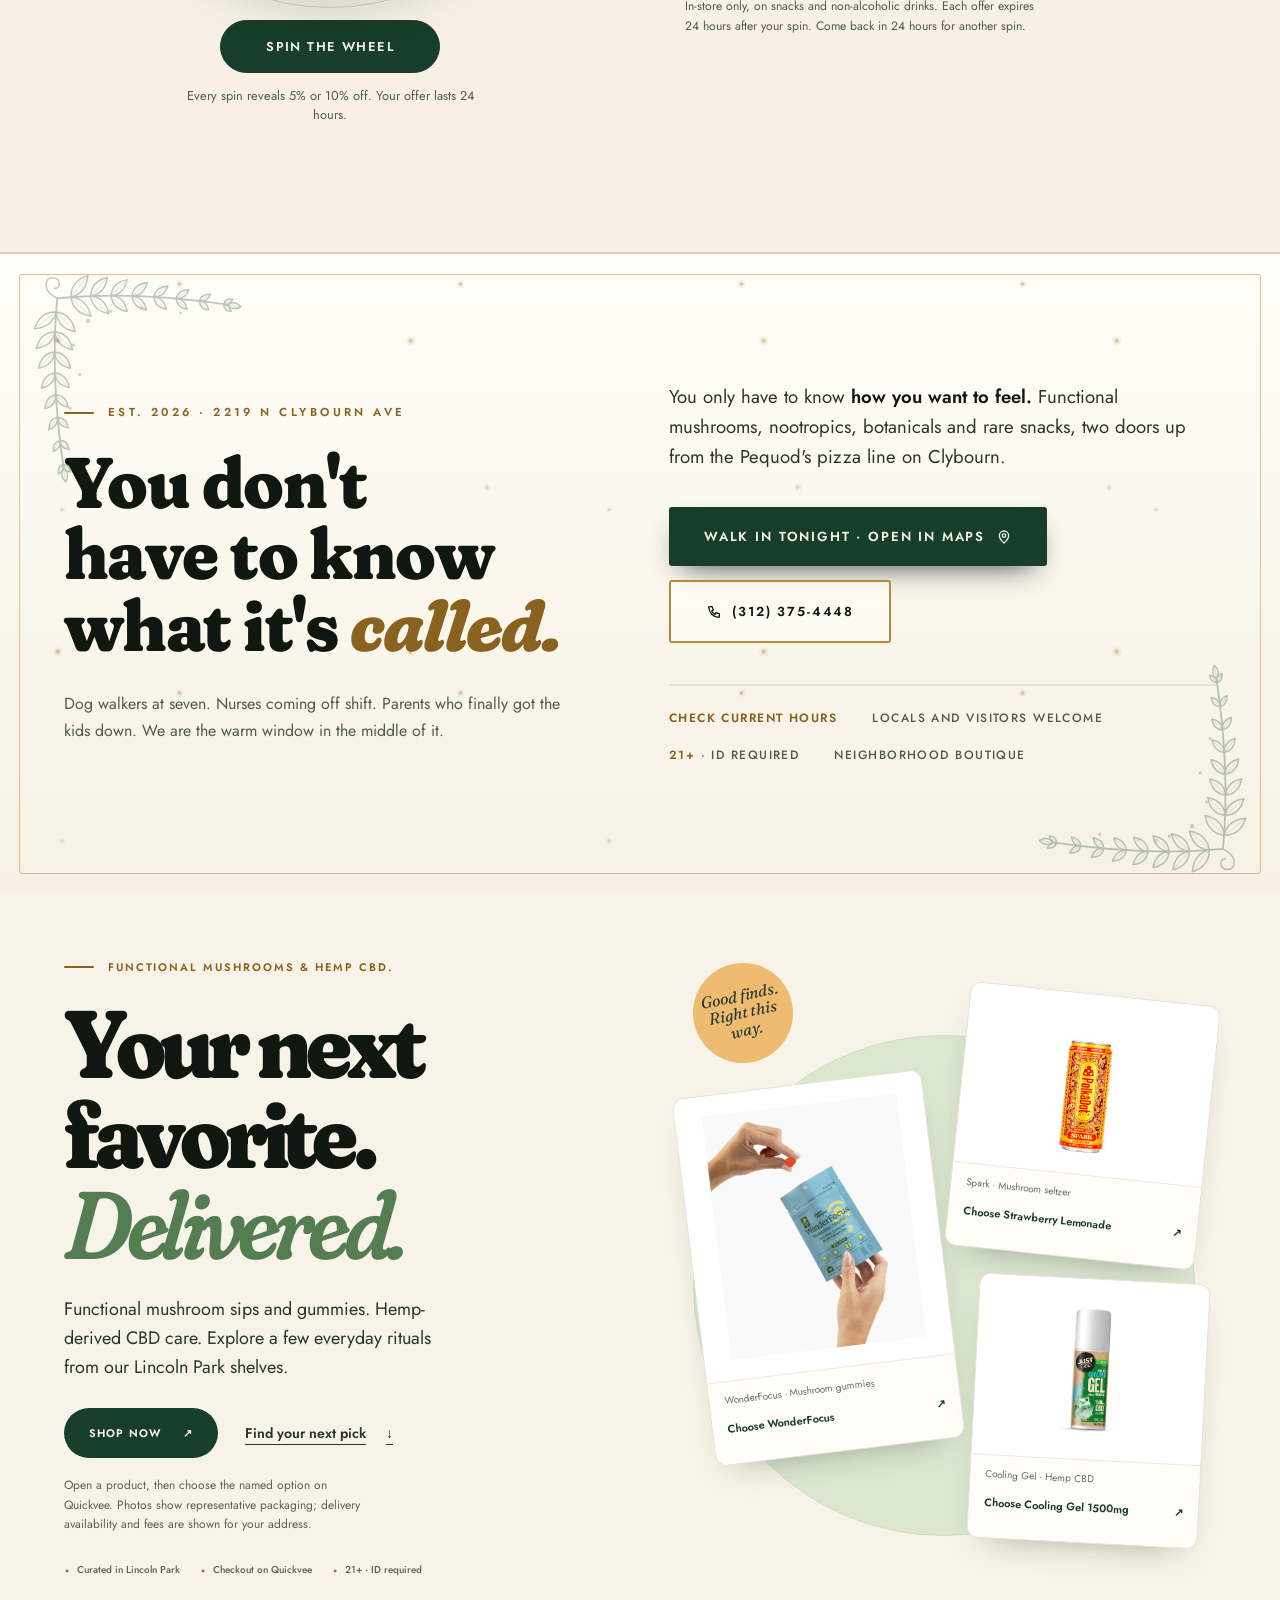
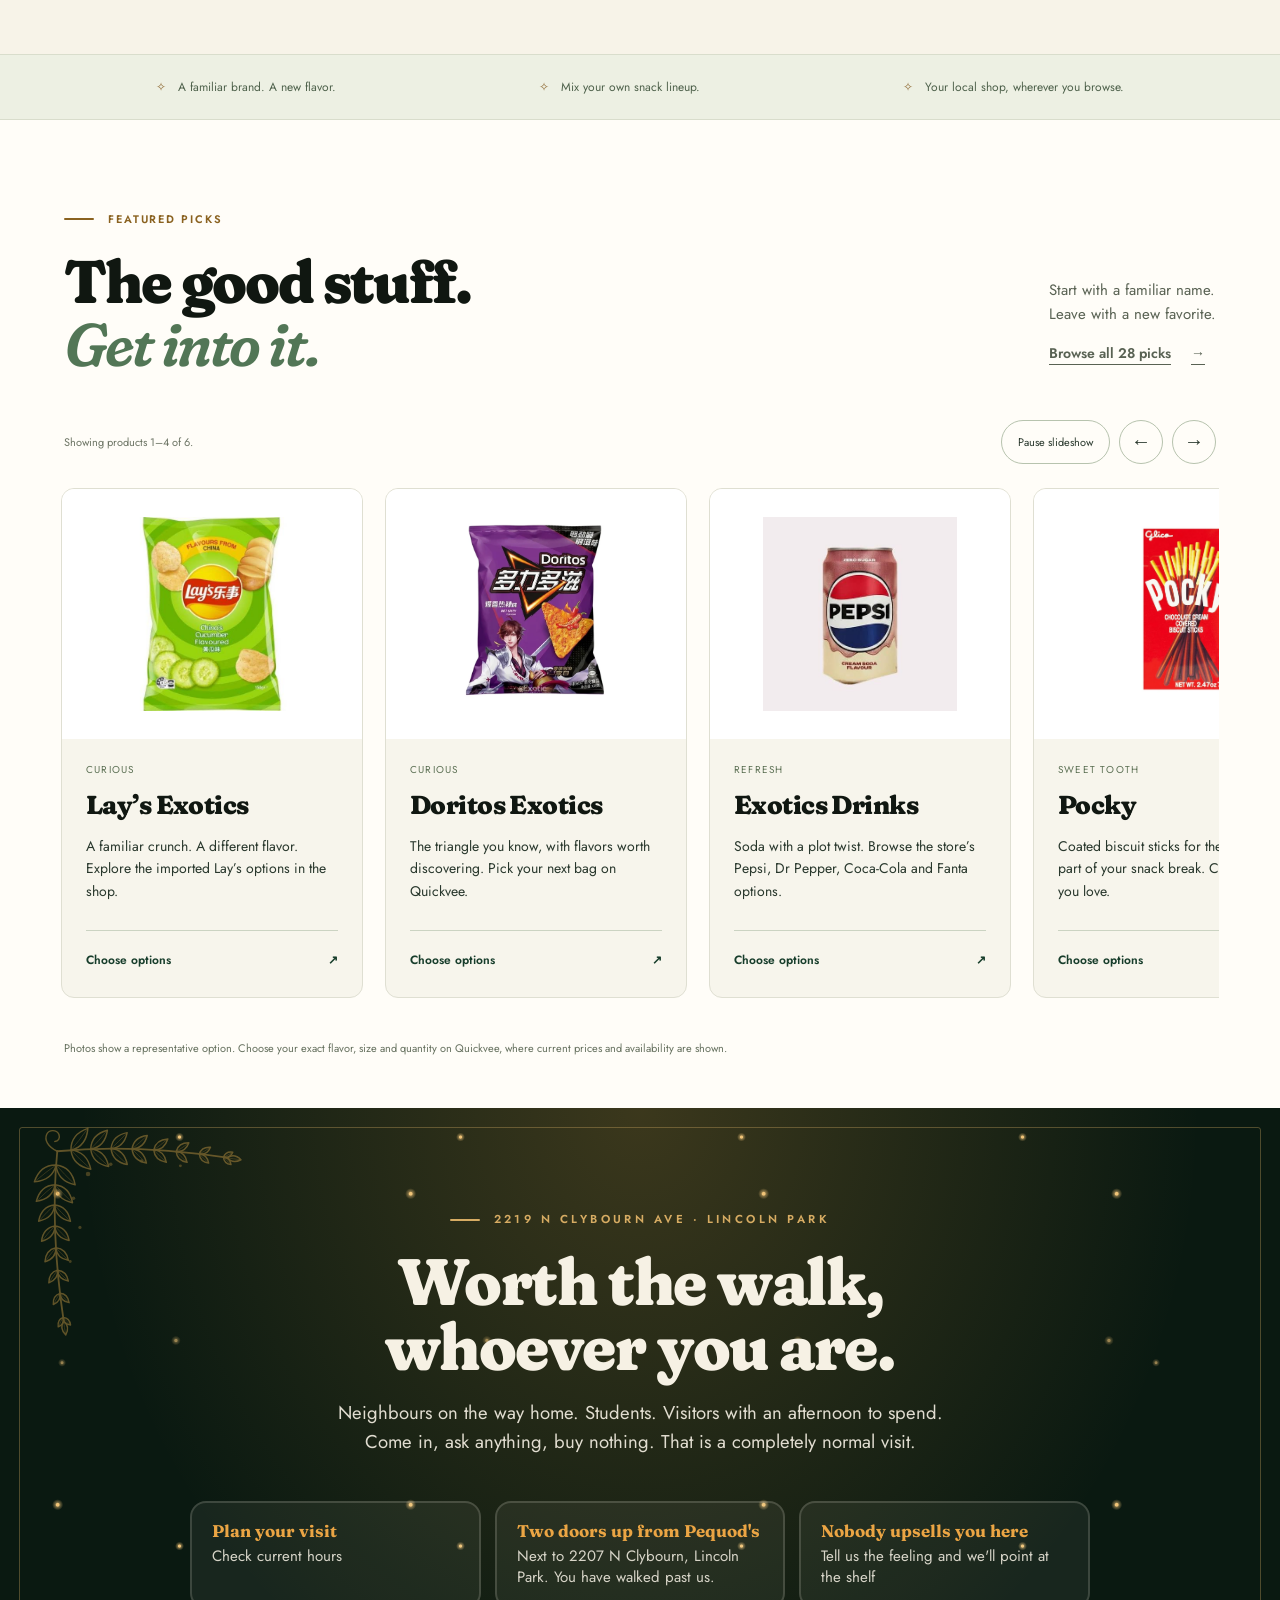
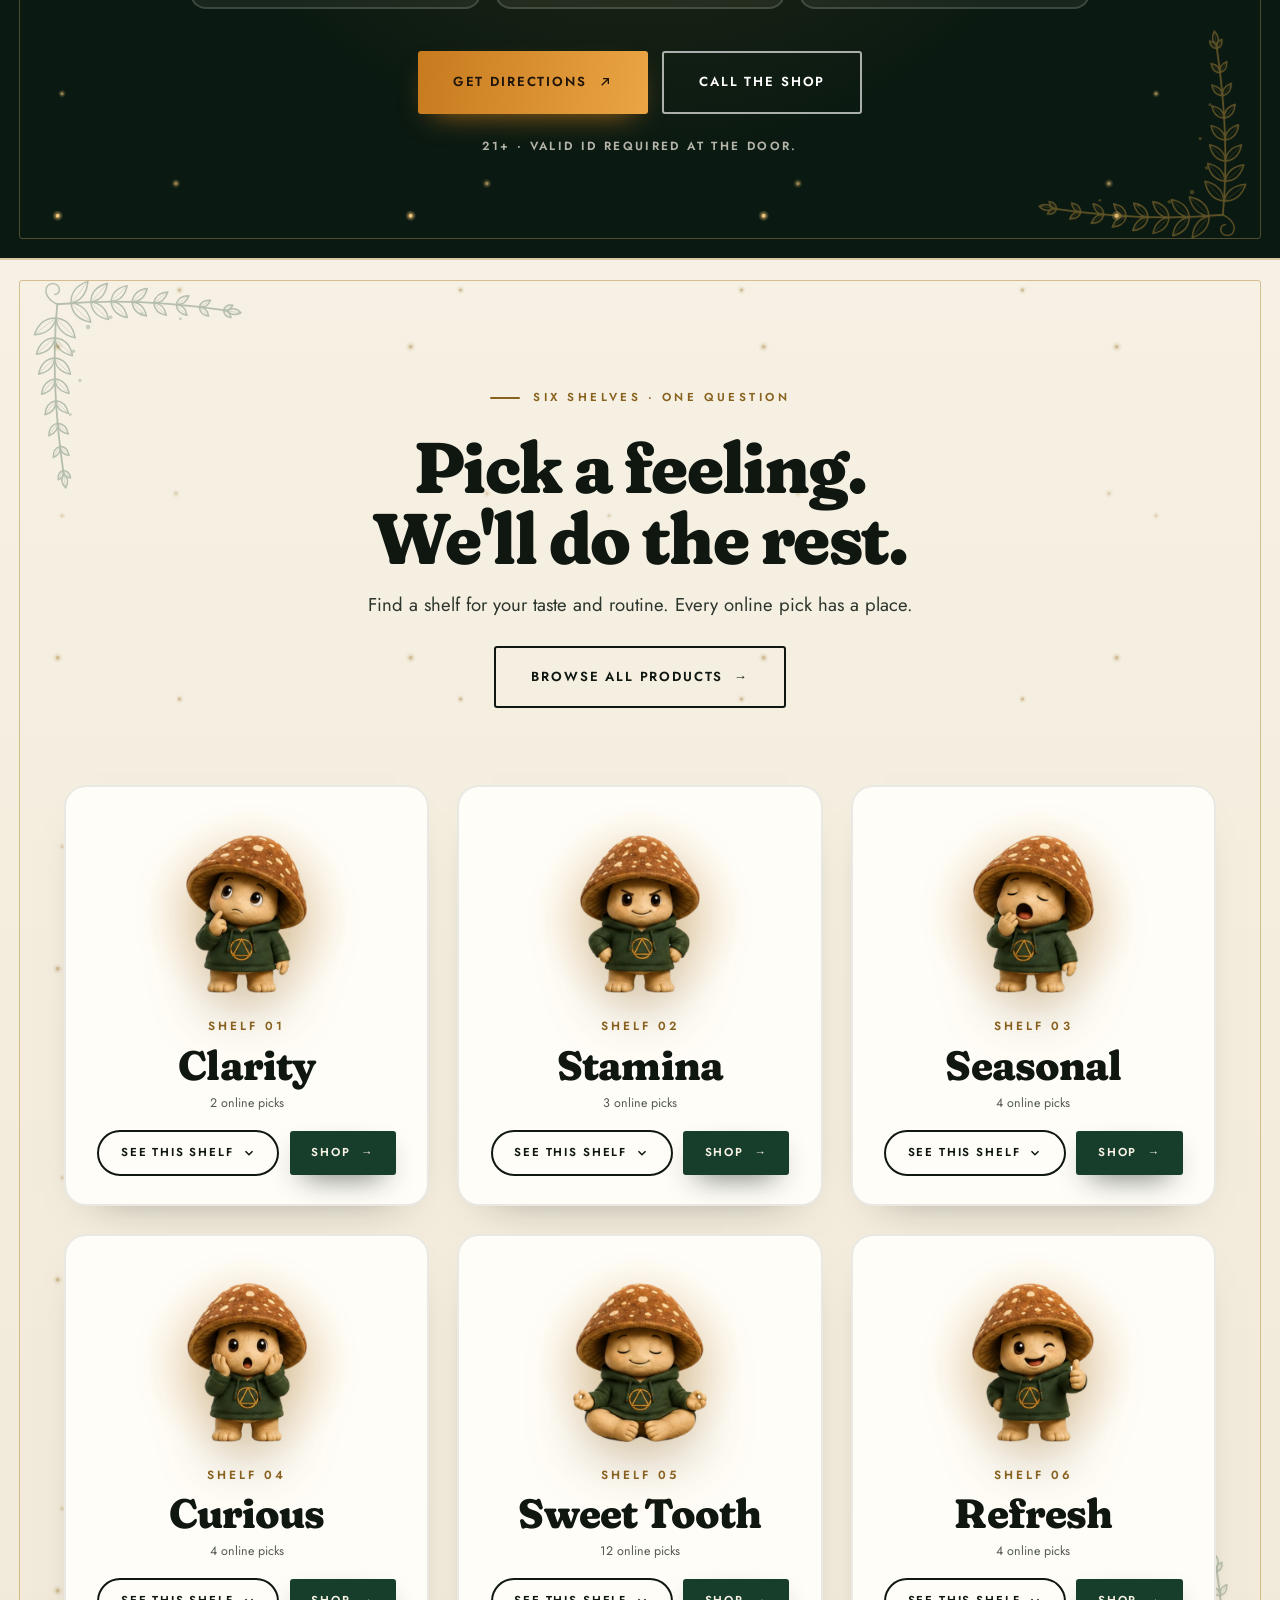
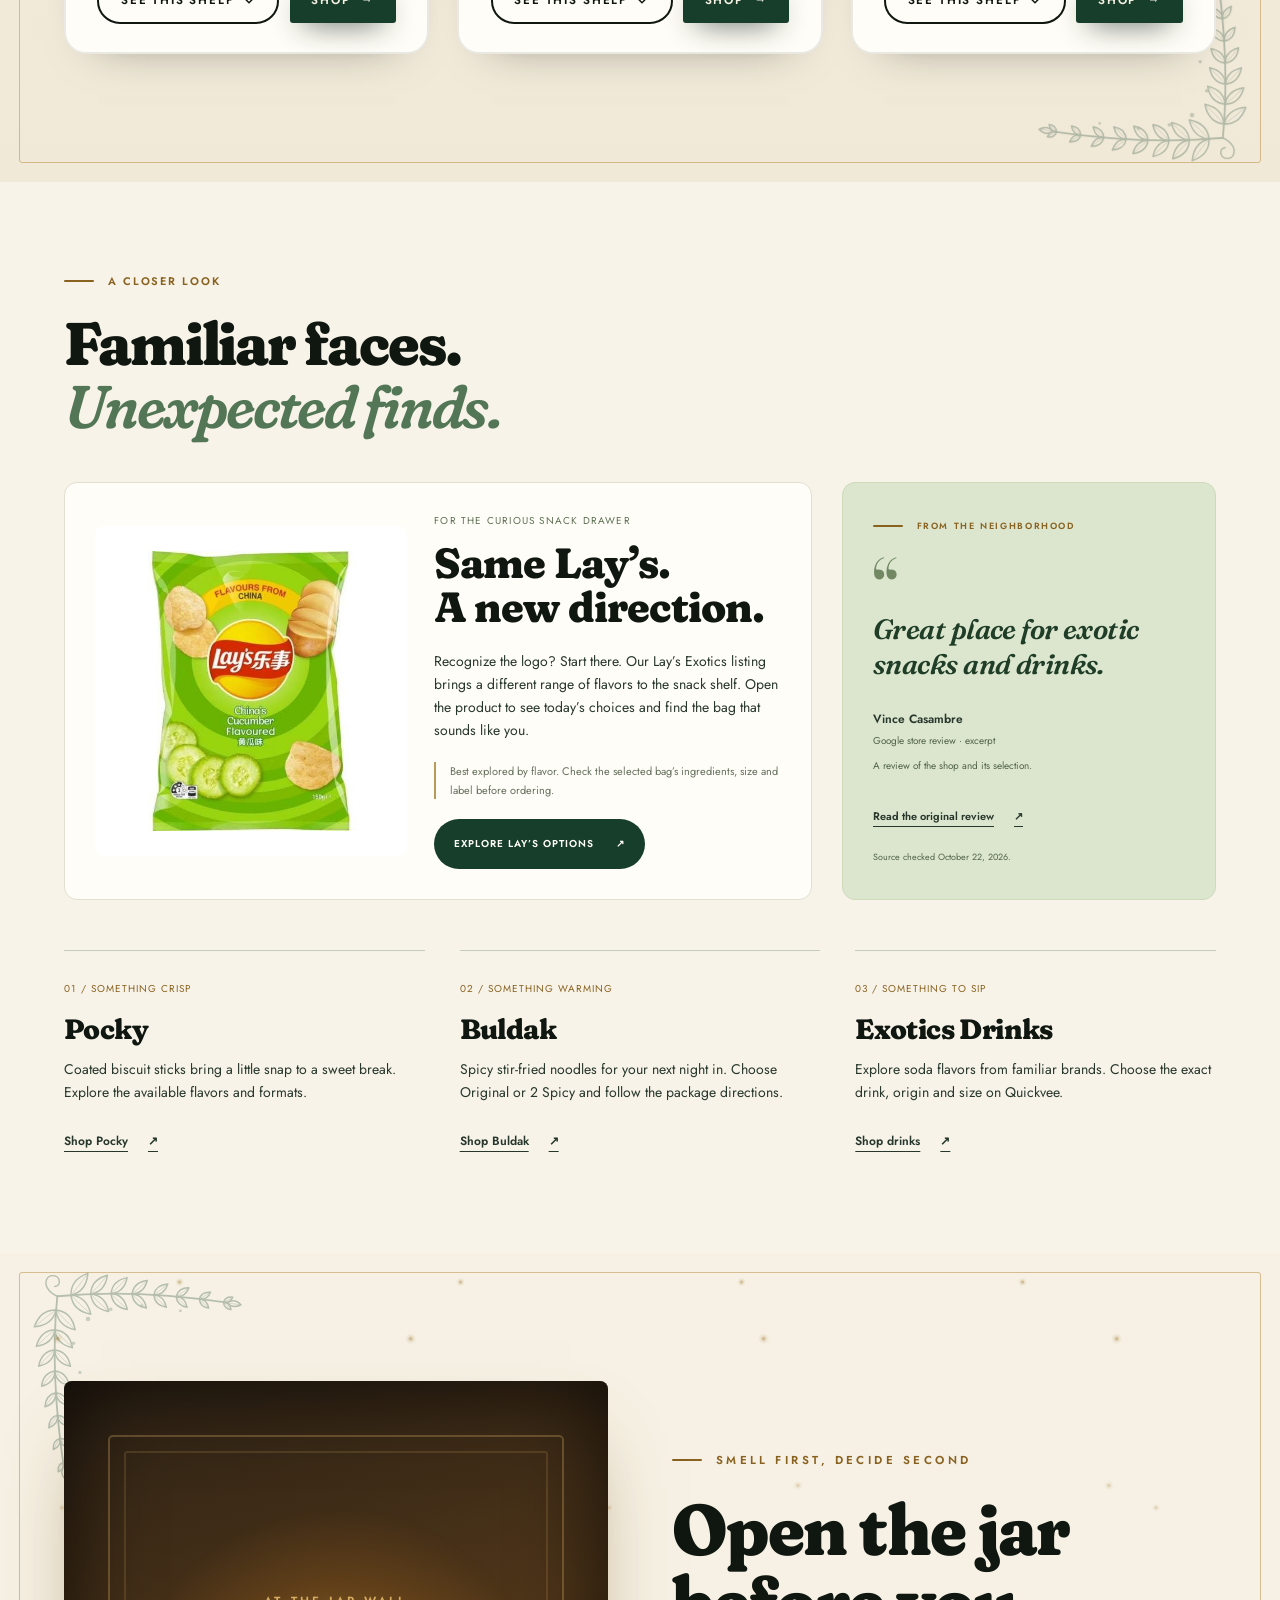
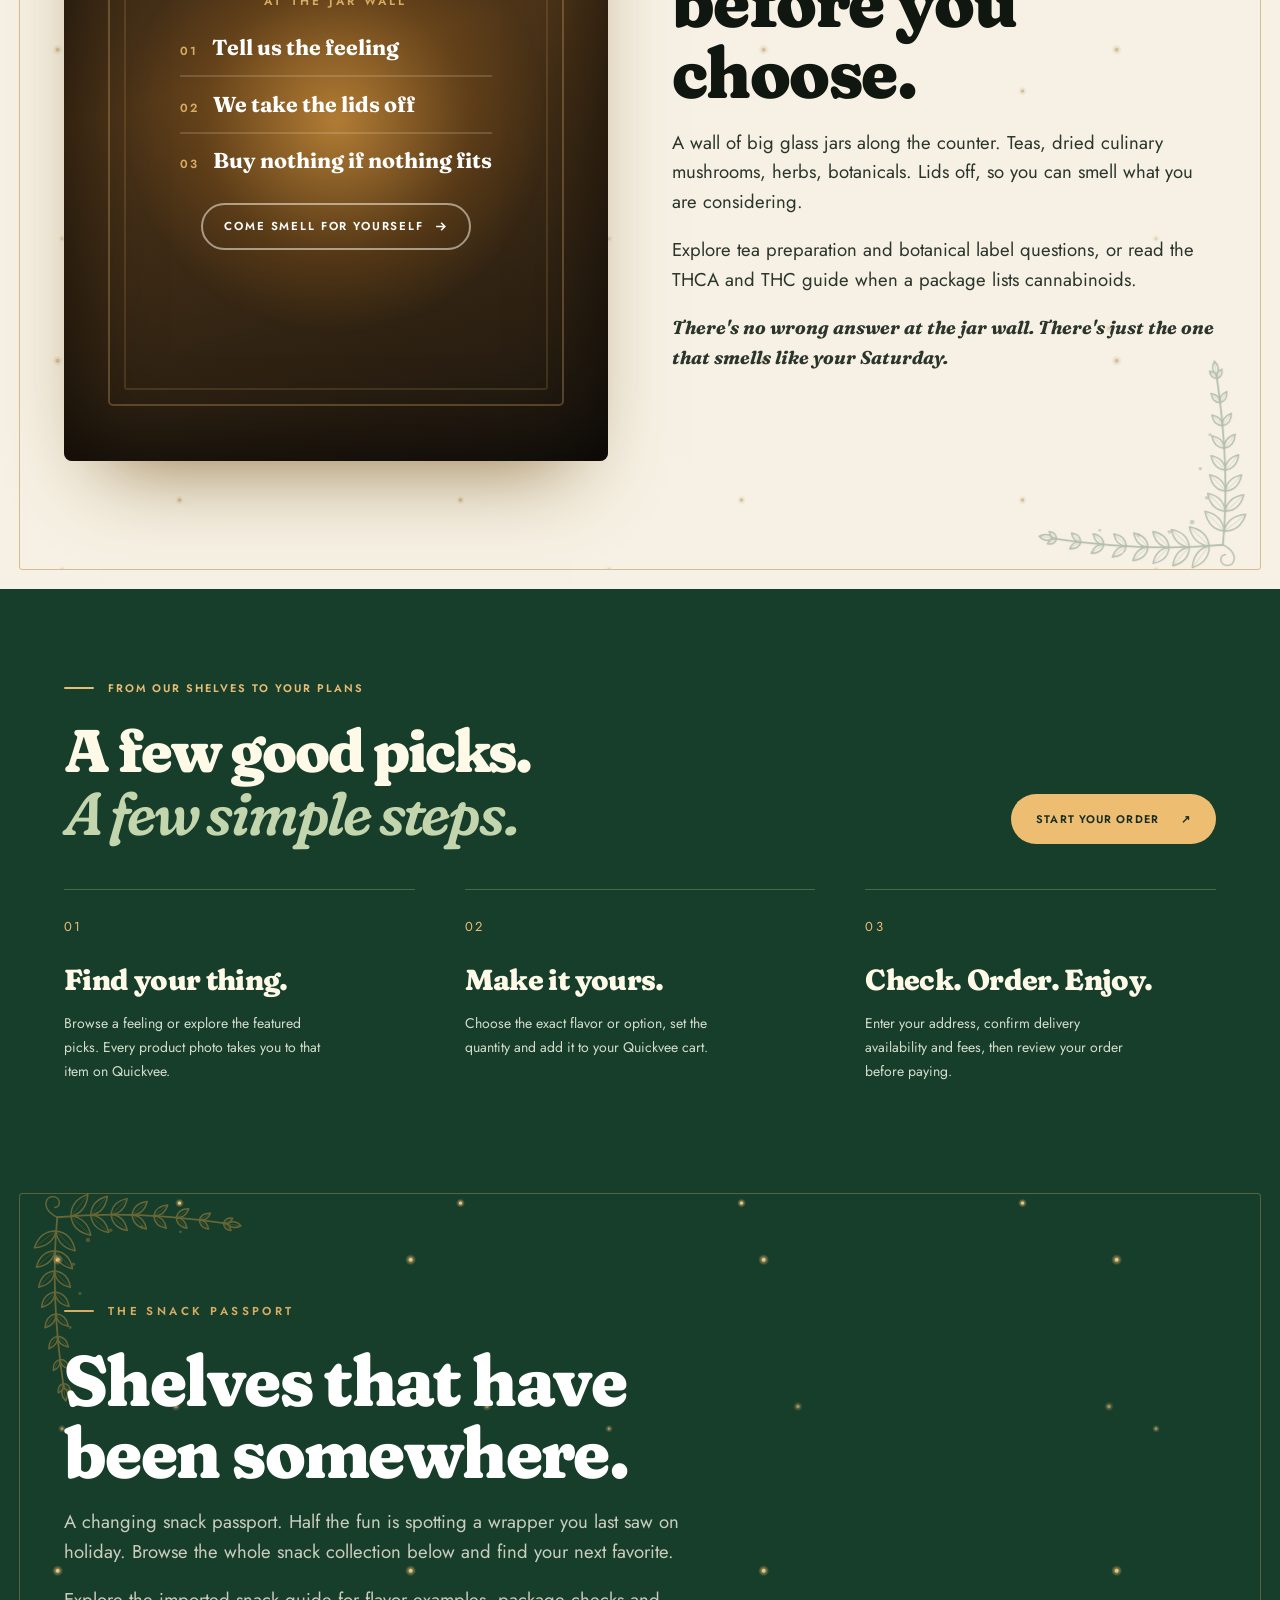
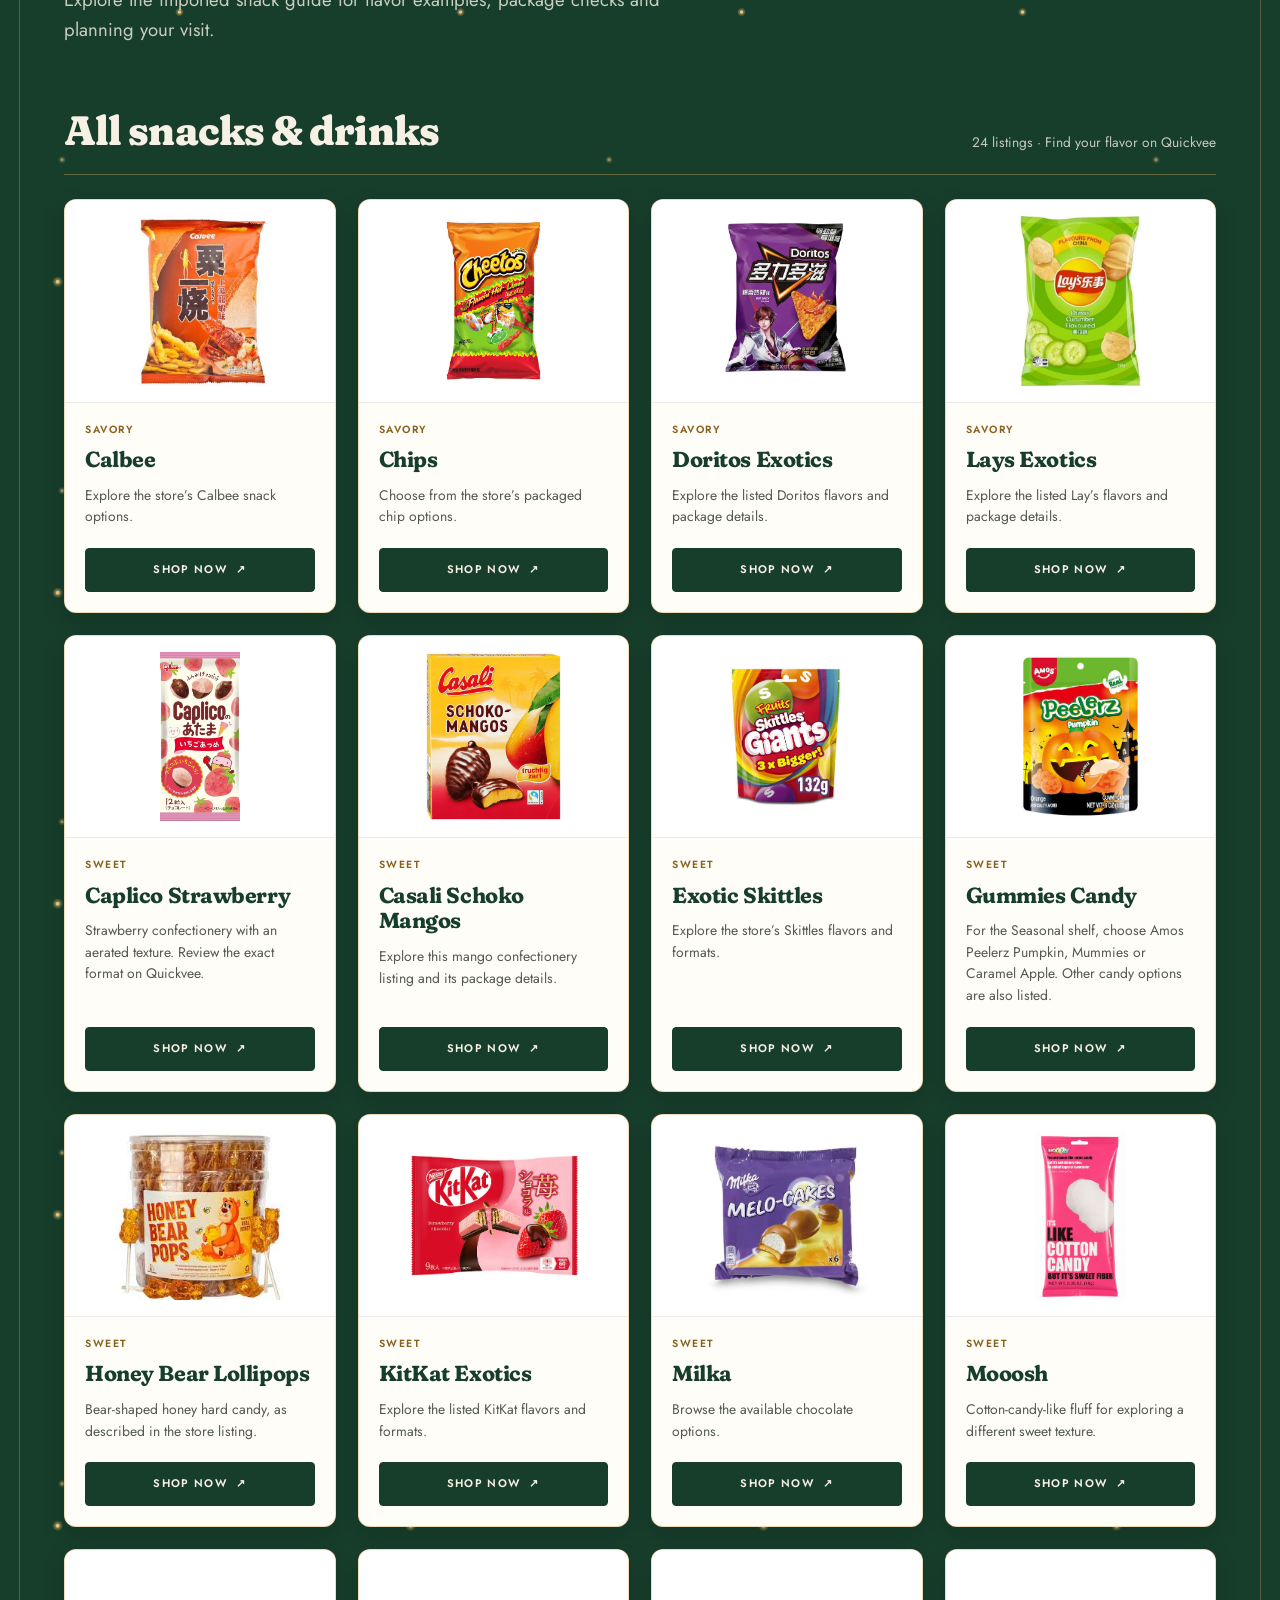
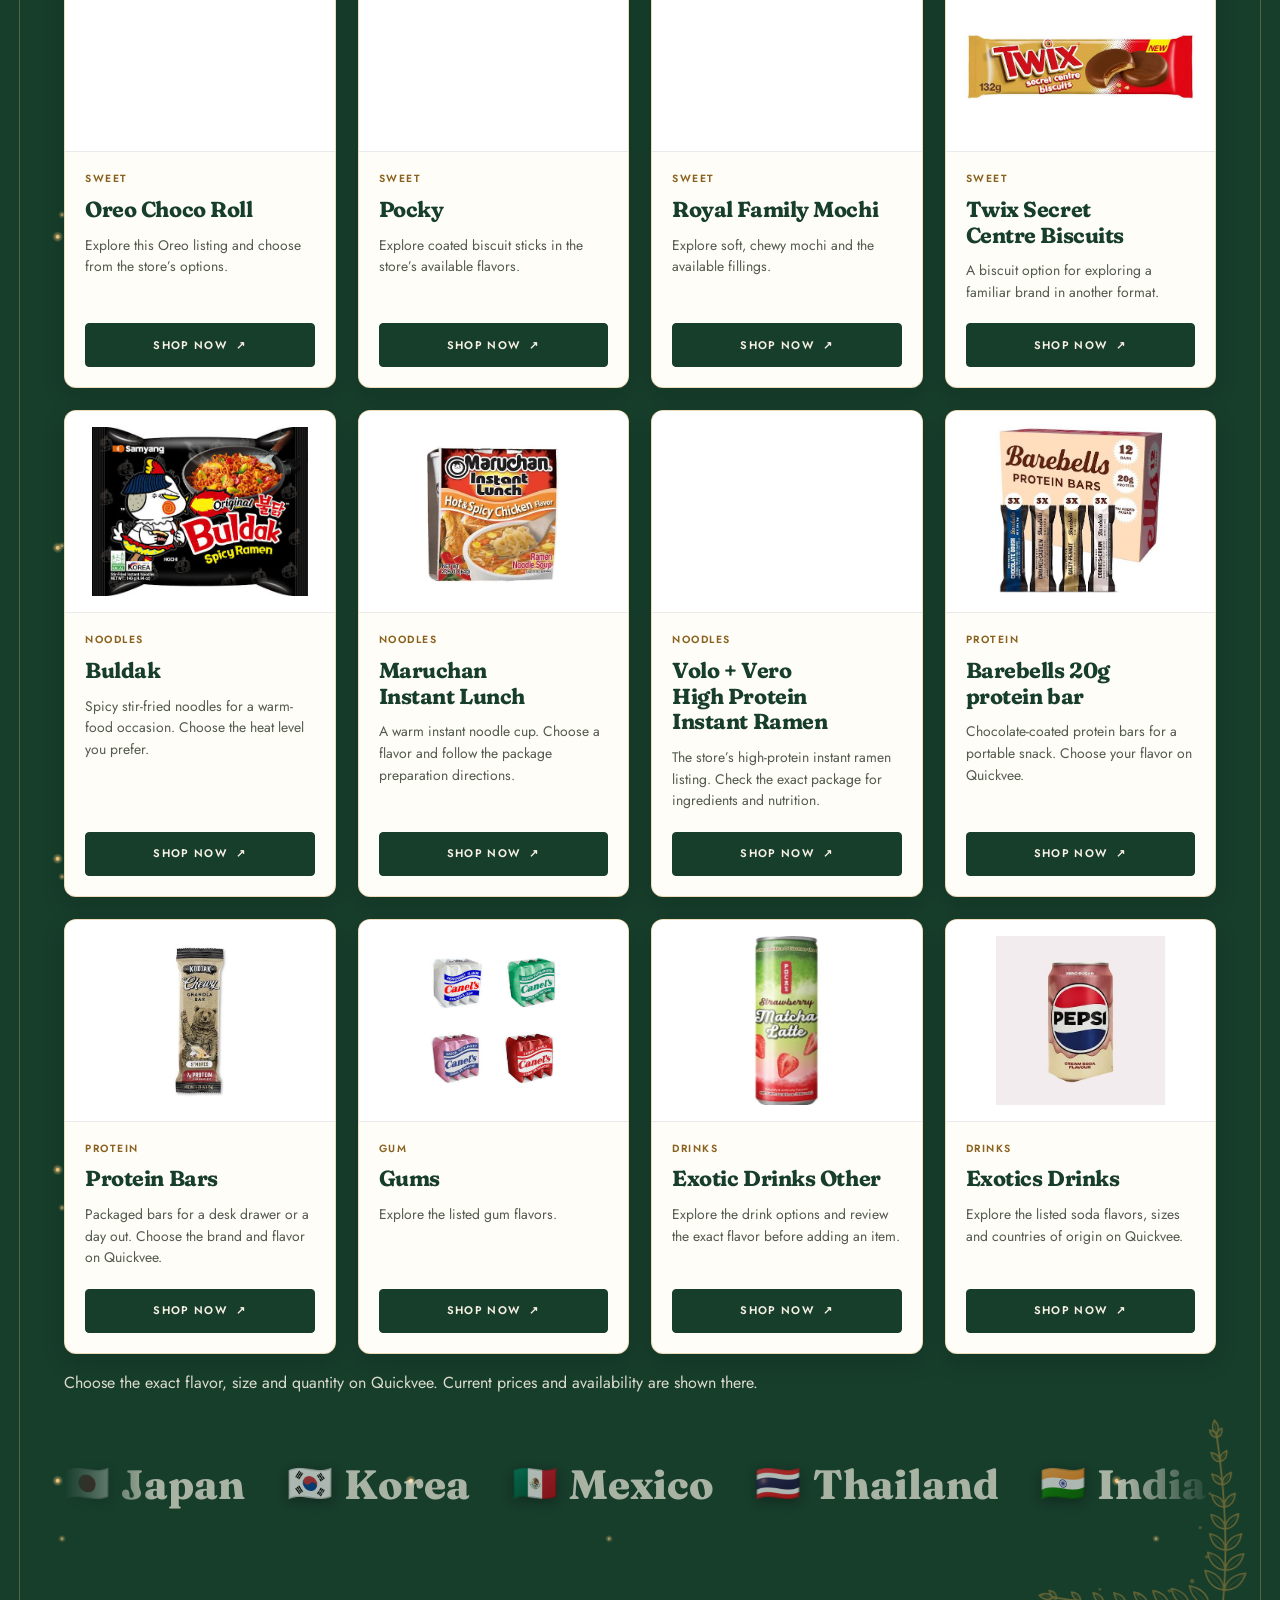
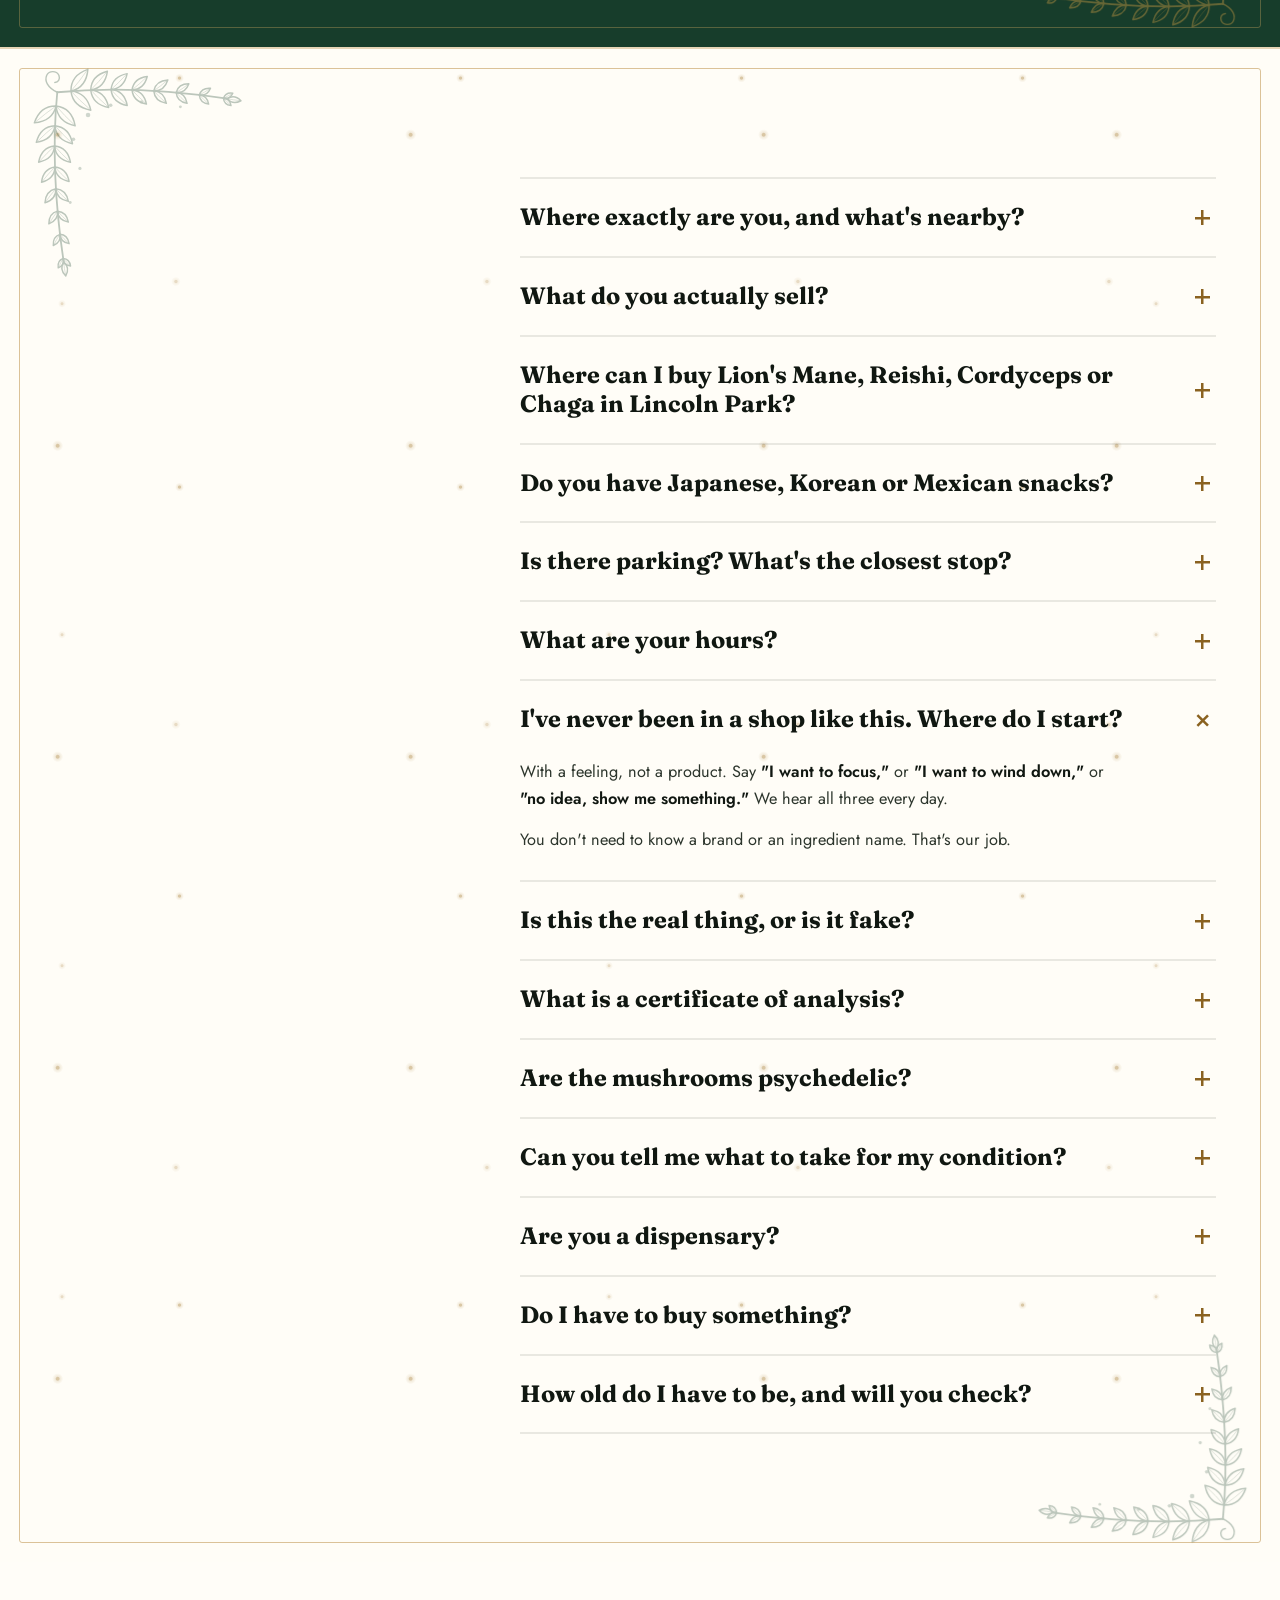
==== commit 3538e8e4: "Consolidate shop routing and improve search metadata" ====
--- a/index.html
+++ b/index.html
@@ -5,8 +5,8 @@
 <meta name="viewport" content="width=device-width,initial-scale=1,viewport-fit=cover">
 <!-- Google Search Console ownership. -->
 <meta name="google-site-verification" content="z3QBZ-_ORjBGouQZx4X2TPsiIkwcQX7FiQcSIyAx5fs">
-<title>Urban Alchemist | Exotic Snacks &amp; Local Delivery in Lincoln Park</title>
-<meta name="description" content="Rare snacks, unexpected sodas and everyday finds from Urban Alchemist in Lincoln Park, Chicago. Explore the online shelves and order local delivery through Quickvee. 21+.">
+<title>Exotic Snacks in Lincoln Park, Chicago | Urban Alchemist</title>
+<meta name="description" content="Discover imported chips, candy and sodas at Urban Alchemist in Lincoln Park, Chicago. Visit the shop or order local delivery through Quickvee. 21+.">
 <meta name="keywords" content="wellness apothecary Lincoln Park, nootropics Chicago 60614, functional mushrooms Lincoln Park, Lion's Mane coffee Chicago, Reishi tea Lincoln Park, Cordyceps Chicago, Chaga Chicago, exotic snacks Lincoln Park, Japanese snacks Chicago, Korean snacks Bucktown, loose leaf tea Clybourn Ave, glass and grinders Lincoln Park, shop near Pequod's Pizza, wellness shop near DePaul University">
 <meta name="geo.region" content="US-IL">
 <meta name="geo.placename" content="Lincoln Park, Chicago">
@@ -220,12 +220,12 @@
 
 <div class="delivery-home delivery-addition">
 <section class="delivery-hero" id="online-picks" aria-labelledby="delivery-headline">
-<div class="delivery-hero__copy"><p class="eyebrow">Functional mushrooms &amp; hemp CBD.</p><h2 id="delivery-headline">Your next<br>favorite.<br><em>Delivered.</em></h2><p class="delivery-hero__lede">Functional mushroom sips and gummies. Hemp-derived CBD care. Explore a few everyday rituals from our Lincoln Park shelves.</p><div class="delivery-hero__actions"><a class="btn btn--fill" href="/shop.html?feeling=all" data-track-id="delivery-hero">Shop now <span aria-hidden="true">↗</span></a><a class="text-link" href="#featured">Find your next pick <span aria-hidden="true">↓</span></a></div><p class="delivery-note">Open a product, then choose the named option on Quickvee. Photos show representative packaging; delivery availability and fees are shown for your address.</p><ul class="hero-trust"><li>Curated in Lincoln Park</li><li>Checkout on Quickvee</li><li>21+ · ID required</li></ul></div>
+<div class="delivery-hero__copy"><p class="eyebrow">Functional mushrooms &amp; hemp CBD.</p><h2 id="delivery-headline">Your next<br>favorite.<br><em>Delivered.</em></h2><p class="delivery-hero__lede">Functional mushroom sips and gummies. Hemp-derived CBD care. Explore a few everyday rituals from our Lincoln Park shelves.</p><div class="delivery-hero__actions"><a class="btn btn--fill" href="/shop" data-track-id="delivery-hero">Shop now <span aria-hidden="true">↗</span></a><a class="text-link" href="#featured">Find your next pick <span aria-hidden="true">↓</span></a></div><p class="delivery-note">Open a product, then choose the named option on Quickvee. Photos show representative packaging; delivery availability and fees are shown for your address.</p><ul class="hero-trust"><li>Curated in Lincoln Park</li><li>Checkout on Quickvee</li><li>21+ · ID required</li></ul></div>
 <div class="delivery-hero__visual" aria-label="Functional mushroom products and hemp-derived CBD care"><span class="hero-stamp" aria-hidden="true">Good finds.<br>Right this way.</span><article class="hero-pick hero-pick--1"><a class="hero-pick__image" href="https://quickvee.com/product/SYE2217487IL?orderMethod=delivery&amp;categoryid=106638&amp;product=13847883" target="_blank" rel="noopener noreferrer" aria-label="Choose WonderFocus on Quickvee (opens in a new tab)" data-track-id="hero-photo-13847883"><img src="/assets/products/plant-people-wonderfocus-10ct-20261022.png" width="2000" height="2500" alt="Plant People WonderFocus 10-count citrus mushroom gummies — manufacturer photo" loading="lazy"></a><div class="hero-pick__foot"><span>WonderFocus · Mushroom gummies</span><a class="hero-pick__link" href="https://quickvee.com/product/SYE2217487IL?orderMethod=delivery&amp;categoryid=106638&amp;product=13847883" target="_blank" rel="noopener noreferrer" data-track-id="hero-13847883">Choose WonderFocus <span aria-hidden="true">↗</span></a></div></article><article class="hero-pick hero-pick--2"><a class="hero-pick__image" href="https://quickvee.com/product/SYE2217487IL?orderMethod=delivery&amp;categoryid=106638&amp;product=13895878" target="_blank" rel="noopener noreferrer" aria-label="Choose Strawberry Lemonade on Quickvee (opens in a new tab)" data-track-id="hero-photo-13895878"><img src="/assets/products/quickvee-13895878-20261022.jpeg" width="229" height="220" alt="PolkaDotFx Spark Strawberry Lemonade functional mushroom seltzer — store listing photo" loading="lazy"></a><div class="hero-pick__foot"><span>Spark · Mushroom seltzer</span><a class="hero-pick__link" href="https://quickvee.com/product/SYE2217487IL?orderMethod=delivery&amp;categoryid=106638&amp;product=13895878" target="_blank" rel="noopener noreferrer" data-track-id="hero-13895878">Choose Strawberry Lemonade <span aria-hidden="true">↗</span></a></div></article><article class="hero-pick hero-pick--3"><a class="hero-pick__image" href="https://quickvee.com/product/SYE2217487IL?orderMethod=delivery&amp;categoryid=106642&amp;product=13952258" target="_blank" rel="noopener noreferrer" aria-label="Choose Cooling Gel 1500mg on Quickvee (opens in a new tab)" data-track-id="hero-photo-13952258"><img src="/assets/products/justcbd-cooling-gel-1500mg-20261022.jpg" width="650" height="650" alt="JustCBD Cooling Gel roll-on labeled 1500mg CBD — manufacturer photo" loading="lazy"></a><div class="hero-pick__foot"><span>Cooling Gel · Hemp CBD</span><a class="hero-pick__link" href="https://quickvee.com/product/SYE2217487IL?orderMethod=delivery&amp;categoryid=106642&amp;product=13952258" target="_blank" rel="noopener noreferrer" data-track-id="hero-13952258">Choose Cooling Gel 1500mg <span aria-hidden="true">↗</span></a></div></article></div>
 </section>
 <div class="delivery-benefits" aria-label="Explore the online shop"><span>A familiar brand. A new flavor.</span><span>Mix your own snack lineup.</span><span>Your local shop, wherever you browse.</span></div>
 <section class="delivery-featured" id="featured" tabindex="-1" aria-labelledby="featuredh">
-<div class="section-heading"><div><p class="eyebrow">Featured picks</p><h2 id="featuredh">The good stuff.<br><em>Get into it.</em></h2></div><div class="section-heading__aside"><p>Start with a familiar name.<br>Leave with a new favorite.</p><a class="text-link" href="/shop.html?feeling=all">Browse all 28 picks <span aria-hidden="true">→</span></a></div></div>
+<div class="section-heading"><div><p class="eyebrow">Featured picks</p><h2 id="featuredh">The good stuff.<br><em>Get into it.</em></h2></div><div class="section-heading__aside"><p>Start with a familiar name.<br>Leave with a new favorite.</p><a class="text-link" href="/shop">Browse all 28 picks <span aria-hidden="true">→</span></a></div></div>
 <div class="carousel-toolbar"><p id="featured-status" role="status" aria-live="off">6 featured products. Scroll to explore.</p><div class="carousel-controls"><button id="featured-motion" type="button" aria-controls="featured-window" aria-pressed="false" hidden>Pause slideshow</button><button id="featured-prev" class="carousel-arrow" type="button" aria-label="Previous featured products" aria-controls="featured-window">←</button><button id="featured-next" class="carousel-arrow" type="button" aria-label="Next featured products" aria-controls="featured-window">→</button></div></div>
 <div class="featured-window" id="featured-window" tabindex="0" aria-label="Featured products; scroll horizontally to explore"><div class="featured-track" id="featured-track"><article class="product-tile" data-product="13847593"><a class="product-tile__image" href="https://quickvee.com/product/SYE2217487IL?orderMethod=delivery&amp;categoryid=106635&amp;product=13847593" target="_blank" rel="noopener noreferrer" aria-label="Choose options for Lays Exotics on Quickvee (opens in a new tab)" data-track-id="photo-13847593"><img src="/assets/products/quickvee-13847593-20261022.jpeg" width="500" height="500" alt="Lays Exotics — store listing photo" loading=lazy></a><div class="product-tile__body"><span class="product-tag">Curious</span><h3>Lay’s Exotics</h3><p>A familiar crunch. A different flavor. Explore the imported Lay’s options in the shop.</p><a class="product-link" href="https://quickvee.com/product/SYE2217487IL?orderMethod=delivery&amp;categoryid=106635&amp;product=13847593" target="_blank" rel="noopener noreferrer" data-track-id="featured-13847593">Choose options <span aria-hidden="true">↗</span></a></div></article><article class="product-tile" data-product="13847600"><a class="product-tile__image" href="https://quickvee.com/product/SYE2217487IL?orderMethod=delivery&amp;categoryid=106635&amp;product=13847600" target="_blank" rel="noopener noreferrer" aria-label="Choose options for Doritos Exotics on Quickvee (opens in a new tab)" data-track-id="photo-13847600"><img src="/assets/products/quickvee-13847600-20261022.png" width="500" height="500" alt="Doritos Exotics — store listing photo" loading=lazy></a><div class="product-tile__body"><span class="product-tag">Curious</span><h3>Doritos Exotics</h3><p>The triangle you know, with flavors worth discovering. Pick your next bag on Quickvee.</p><a class="product-link" href="https://quickvee.com/product/SYE2217487IL?orderMethod=delivery&amp;categoryid=106635&amp;product=13847600" target="_blank" rel="noopener noreferrer" data-track-id="featured-13847600">Choose options <span aria-hidden="true">↗</span></a></div></article><article class="product-tile" data-product="13847664"><a class="product-tile__image" href="https://quickvee.com/product/SYE2217487IL?orderMethod=delivery&amp;categoryid=106635&amp;product=13847664" target="_blank" rel="noopener noreferrer" aria-label="Choose options for Exotics Drinks on Quickvee (opens in a new tab)" data-track-id="photo-13847664"><img src="/assets/products/quickvee-13847664-20261022.jpeg" width="500" height="500" alt="Exotics Drinks — store listing photo" loading=lazy></a><div class="product-tile__body"><span class="product-tag">Refresh</span><h3>Exotics Drinks</h3><p>Soda with a plot twist. Browse the store’s Pepsi, Dr Pepper, Coca-Cola and Fanta options.</p><a class="product-link" href="https://quickvee.com/product/SYE2217487IL?orderMethod=delivery&amp;categoryid=106635&amp;product=13847664" target="_blank" rel="noopener noreferrer" data-track-id="featured-13847664">Choose options <span aria-hidden="true">↗</span></a></div></article><article class="product-tile" data-product="13847801"><a class="product-tile__image" href="https://quickvee.com/product/SYE2217487IL?orderMethod=delivery&amp;categoryid=106635&amp;product=13847801" target="_blank" rel="noopener noreferrer" aria-label="Choose options for Pocky on Quickvee (opens in a new tab)" data-track-id="photo-13847801"><img src="/assets/products/quickvee-13847801-20261022.png" width="500" height="500" alt="Pocky — store listing photo" loading=lazy></a><div class="product-tile__body"><span class="product-tag">Sweet Tooth</span><h3>Pocky</h3><p>Coated biscuit sticks for the crisp, sweet part of your snack break. Choose a flavor you love.</p><a class="product-link" href="https://quickvee.com/product/SYE2217487IL?orderMethod=delivery&amp;categoryid=106635&amp;product=13847801" target="_blank" rel="noopener noreferrer" data-track-id="featured-13847801">Choose options <span aria-hidden="true">↗</span></a></div></article><article class="product-tile" data-product="13980739"><a class="product-tile__image" href="https://quickvee.com/product/SYE2217487IL?orderMethod=delivery&amp;categoryid=106635%2C106642&amp;product=13980739" target="_blank" rel="noopener noreferrer" aria-label="Choose options for Barebells 20g protein bar on Quickvee (opens in a new tab)" data-track-id="photo-13980739"><img src="/assets/products/quickvee-13980739-20261022.jpeg" width="500" height="500" alt="Barebells 20g protein bar — store listing photo" loading=lazy></a><div class="product-tile__body"><span class="product-tag">Stamina</span><h3>Barebells protein bars</h3><p>Chocolate-coated protein bars for your desk drawer, gym bag or next busy day.</p><a class="product-link" href="https://quickvee.com/product/SYE2217487IL?orderMethod=delivery&amp;categoryid=106635%2C106642&amp;product=13980739" target="_blank" rel="noopener noreferrer" data-track-id="featured-13980739">Choose options <span aria-hidden="true">↗</span></a></div></article><article class="product-tile" data-product="13944944"><a class="product-tile__image" href="https://quickvee.com/product/SYE2217487IL?orderMethod=delivery&amp;categoryid=106635%2C106642&amp;product=13944944" target="_blank" rel="noopener noreferrer" aria-label="Choose options for Buldak on Quickvee (opens in a new tab)" data-track-id="photo-13944944"><img src="/assets/products/quickvee-13944944-20261022.jpeg" width="500" height="500" alt="Buldak — store listing photo" loading=lazy></a><div class="product-tile__body"><span class="product-tag">Seasonal</span><h3>Buldak noodles</h3><p>Make staying in a little spicier. Explore Original and 2 Spicy, then choose your heat.</p><a class="product-link" href="https://quickvee.com/product/SYE2217487IL?orderMethod=delivery&amp;categoryid=106635%2C106642&amp;product=13944944" target="_blank" rel="noopener noreferrer" data-track-id="featured-13944944">Choose options <span aria-hidden="true">↗</span></a></div></article></div></div>
 <p class="product-photo-note">Photos show a representative option. Choose your exact flavor, size and quantity on Quickvee, where current prices and availability are shown.</p>
@@ -260,7 +260,7 @@
     <p class="eyebrow">Six shelves · One question</p>
     <h2 class="d2" id="feelh">Pick a feeling.<br>We'll do the rest.</h2>
     <p class="lede">Find a shelf for your taste and routine. Every online pick has a place.</p>
-    <a class="btn btn--line feel__all" href="/shop.html?feeling=all" data-track-id="shop-all-products">Browse all products <span aria-hidden="true">→</span></a>
+    <a class="btn btn--line feel__all" href="/shop" data-track-id="shop-all-products">Browse all products <span aria-hidden="true">→</span></a>
   </div>
 
   <div class="grid6">
@@ -274,7 +274,7 @@
           <span class="card__more-t">See this shelf</span>
           <svg viewBox="0 0 24 24" fill="none" stroke="currentColor" stroke-width="2.6" aria-hidden="true"><path d="m6 9 6 6 6-6"/></svg>
         </button>
-        <a class="btn btn--fill card__shop" href="/shop.html?feeling=clarity" aria-label="Shop Clarity" data-track-id="shop-clarity">
+        <a class="btn btn--fill card__shop" href="/shop?feeling=clarity" aria-label="Shop Clarity" data-track-id="shop-clarity">
           <span>Shop</span><span aria-hidden="true">→</span>
         </a>
       </div>
@@ -296,7 +296,7 @@
           <span class="card__more-t">See this shelf</span>
           <svg viewBox="0 0 24 24" fill="none" stroke="currentColor" stroke-width="2.6" aria-hidden="true"><path d="m6 9 6 6 6-6"/></svg>
         </button>
-        <a class="btn btn--fill card__shop" href="/shop.html?feeling=stamina" aria-label="Shop Stamina" data-track-id="shop-stamina">
+        <a class="btn btn--fill card__shop" href="/shop?feeling=stamina" aria-label="Shop Stamina" data-track-id="shop-stamina">
           <span>Shop</span><span aria-hidden="true">→</span>
         </a>
       </div>
@@ -318,7 +318,7 @@
           <span class="card__more-t">See this shelf</span>
           <svg viewBox="0 0 24 24" fill="none" stroke="currentColor" stroke-width="2.6" aria-hidden="true"><path d="m6 9 6 6 6-6"/></svg>
         </button>
-        <a class="btn btn--fill card__shop" href="/shop.html?feeling=seasonal" aria-label="Shop Seasonal" data-track-id="shop-seasonal">
+        <a class="btn btn--fill card__shop" href="/shop?feeling=seasonal" aria-label="Shop Seasonal" data-track-id="shop-seasonal">
           <span>Shop</span><span aria-hidden="true">→</span>
         </a>
       </div>
@@ -340,7 +340,7 @@
           <span class="card__more-t">See this shelf</span>
           <svg viewBox="0 0 24 24" fill="none" stroke="currentColor" stroke-width="2.6" aria-hidden="true"><path d="m6 9 6 6 6-6"/></svg>
         </button>
-        <a class="btn btn--fill card__shop" href="/shop.html?feeling=curious" aria-label="Shop Curious" data-track-id="shop-curious">
+        <a class="btn btn--fill card__shop" href="/shop?feeling=curious" aria-label="Shop Curious" data-track-id="shop-curious">
           <span>Shop</span><span aria-hidden="true">→</span>
         </a>
       </div>
@@ -362,7 +362,7 @@
           <span class="card__more-t">See this shelf</span>
           <svg viewBox="0 0 24 24" fill="none" stroke="currentColor" stroke-width="2.6" aria-hidden="true"><path d="m6 9 6 6 6-6"/></svg>
         </button>
-        <a class="btn btn--fill card__shop" href="/shop.html?feeling=sweet-tooth" aria-label="Shop Sweet Tooth" data-track-id="shop-sweet-tooth">
+        <a class="btn btn--fill card__shop" href="/shop?feeling=sweet-tooth" aria-label="Shop Sweet Tooth" data-track-id="shop-sweet-tooth">
           <span>Shop</span><span aria-hidden="true">→</span>
         </a>
       </div>
@@ -384,7 +384,7 @@
           <span class="card__more-t">See this shelf</span>
           <svg viewBox="0 0 24 24" fill="none" stroke="currentColor" stroke-width="2.6" aria-hidden="true"><path d="m6 9 6 6 6-6"/></svg>
         </button>
-        <a class="btn btn--fill card__shop" href="/shop.html?feeling=refresh" aria-label="Shop Refresh" data-track-id="shop-refresh">
+        <a class="btn btn--fill card__shop" href="/shop?feeling=refresh" aria-label="Shop Refresh" data-track-id="shop-refresh">
           <span>Shop</span><span aria-hidden="true">→</span>
         </a>
       </div>
@@ -687,7 +687,7 @@
         <div class="q__a"><p><strong>2219 N Clybourn Ave, Unit A, Chicago, IL 60614</strong>, in Lincoln Park. We're two doors up from the Pequod's Pizza line at 2207, about half a mile from the DePaul University campus, and a short walk from Webster Place.</p>
         <p>Walkable from Lincoln Park and Bucktown, a short ride from the Loop, and there's street parking on Clybourn. If you're waiting on a deep-dish table, you have time.</p></div></details>
       <details class="q"><summary data-track-id="summary-2">What do you actually sell?</summary>
-        <div class="q__a"><p>Our shelves bring together wellness and personal-care formats, teas and botanicals, and rare imported snacks and drinks. In-store selection may differ. <a href="/shop.html?feeling=all">Browse our current online picks</a> or call about a specific item.</p><p>The feeling menu is a way to browse by taste, occasion and routine, so you do not need to know a brand before you walk in.</p></div></details>
+        <div class="q__a"><p>Our shelves bring together wellness and personal-care formats, teas and botanicals, and rare imported snacks and drinks. In-store selection may differ. <a href="/shop">Browse our current online picks</a> or call about a specific item.</p><p>The feeling menu is a way to browse by taste, occasion and routine, so you do not need to know a brand before you walk in.</p></div></details>
       <details class="q"><summary data-track-id="summary-3">Where can I buy Lion's Mane, Reishi, Cordyceps or Chaga in Lincoln Park?</summary>
         <div class="q__a"><p>Start here at 2219 N Clybourn Ave, or explore our online selection. Current functional-seltzer listings include formulas naming culinary and functional mushrooms. Check the exact ingredients and available options on Quickvee, or call about other in-store formats.</p><p>A mushroom name alone does not describe a complete product formula. Read the package for the exact item you are considering.</p></div></details>
       <details class="q"><summary data-track-id="summary-4">Do you have Japanese, Korean or Mexican snacks?</summary>
@@ -815,7 +815,7 @@
     </div>
   </div>
   <div class="delivery-footer-additions">
-<div class="ft__top"><div><img src="/assets/urban-alchemist-logo-lockup.webp" width="900" height="672" alt="Urban Alchemist" loading="lazy"><p>A neighborhood shop for the curious.<br>Exotic snacks, unexpected drinks and everyday finds.<br>Lincoln Park, Chicago · 21+</p></div><div><h3>Explore</h3><ul><li><a href="/shop.html?feeling=all">Browse all products</a></li><li><a href="#featured">Featured picks</a></li><li><a href="#feel">Shop by feeling</a></li><li><a href="#delivery-guide">How delivery works</a></li><li><a href="#delivery-questions">Delivery questions</a></li><li><a href="/exotic-snacks-lincoln-park">Snack field guide</a></li><li><a href="/blog">Journal</a></li></ul></div><div><h3>Find us</h3><ul><li>2219 N Clybourn Ave, Unit A</li><li>Chicago, Illinois 60614</li><li><a href="tel:+13123754448">(312) 375-4448</a></li><li><a href="/visit">Hours &amp; visiting</a></li><li><a href="https://www.tiktok.com/@urban.alchemist.c" target="_blank" rel="me noopener noreferrer">TikTok ↗</a></li></ul></div></div><div class="legal"><p><strong>21 and over. Valid ID required.</strong> Product images are representative; review the selected item’s package, ingredients and directions. Current prices, stock, delivery eligibility, fees and ordering hours are shown on Quickvee. Online cart, payment and checkout take place on Quickvee.</p><p>Category names describe tastes, occasions and routines. They do not promise a particular effect. Dietary supplements are not intended to diagnose, treat, cure or prevent disease.</p></div>
+<div class="ft__top"><div><img src="/assets/urban-alchemist-logo-lockup.webp" width="900" height="672" alt="Urban Alchemist" loading="lazy"><p>A neighborhood shop for the curious.<br>Exotic snacks, unexpected drinks and everyday finds.<br>Lincoln Park, Chicago · 21+</p></div><div><h3>Explore</h3><ul><li><a href="/shop">Browse all products</a></li><li><a href="#featured">Featured picks</a></li><li><a href="#feel">Shop by feeling</a></li><li><a href="#delivery-guide">How delivery works</a></li><li><a href="#delivery-questions">Delivery questions</a></li><li><a href="/exotic-snacks-lincoln-park">Snack field guide</a></li><li><a href="/blog">Journal</a></li></ul></div><div><h3>Find us</h3><ul><li>2219 N Clybourn Ave, Unit A</li><li>Chicago, Illinois 60614</li><li><a href="tel:+13123754448">(312) 375-4448</a></li><li><a href="/visit">Hours &amp; visiting</a></li><li><a href="https://www.tiktok.com/@urban.alchemist.c" target="_blank" rel="me noopener noreferrer">TikTok ↗</a></li></ul></div></div><div class="legal"><p><strong>21 and over. Valid ID required.</strong> Product images are representative; review the selected item’s package, ingredients and directions. Current prices, stock, delivery eligibility, fees and ordering hours are shown on Quickvee. Online cart, payment and checkout take place on Quickvee.</p><p>Category names describe tastes, occasions and routines. They do not promise a particular effect. Dietary supplements are not intended to diagnose, treat, cure or prevent disease.</p></div>
 </div>
   <div class="legal">
     <p class="not"><strong>You must be 21 or older to enter this site or to purchase in our store.</strong> We check ID for anyone who appears under 30.</p>
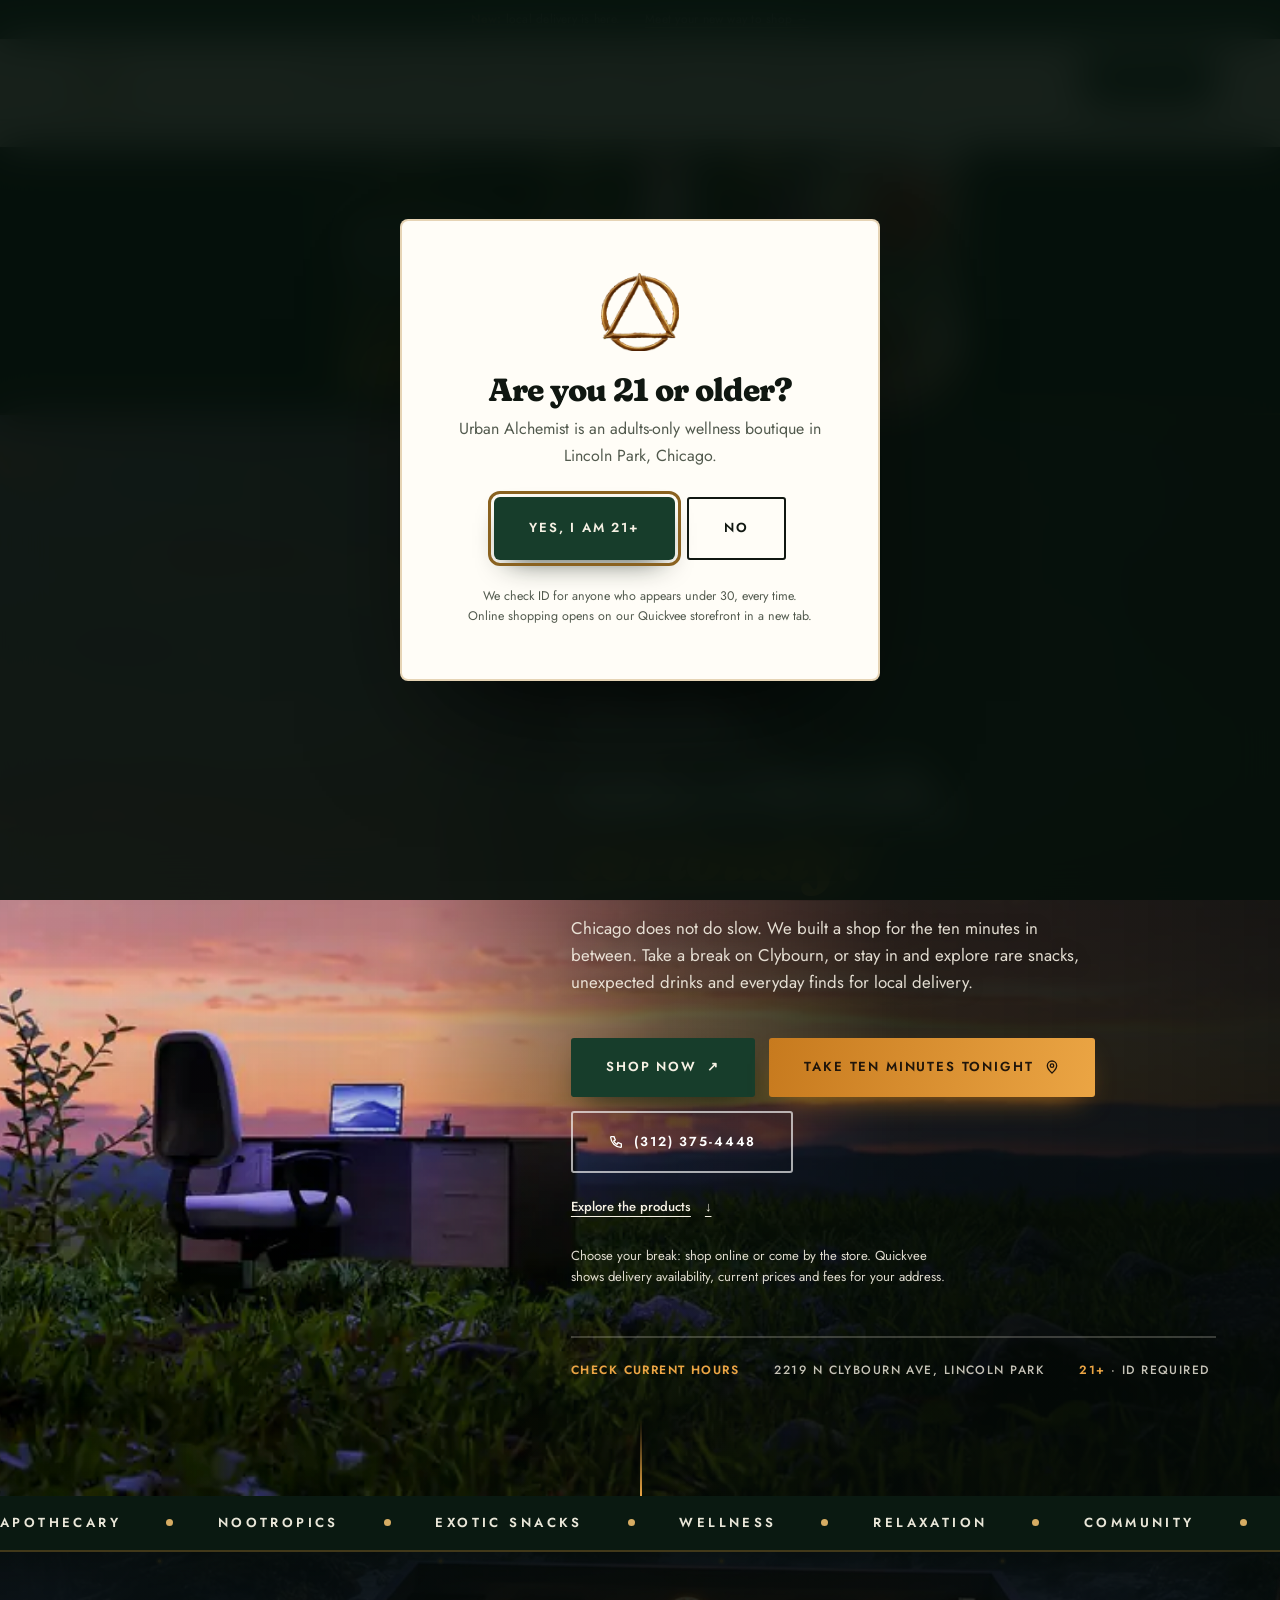
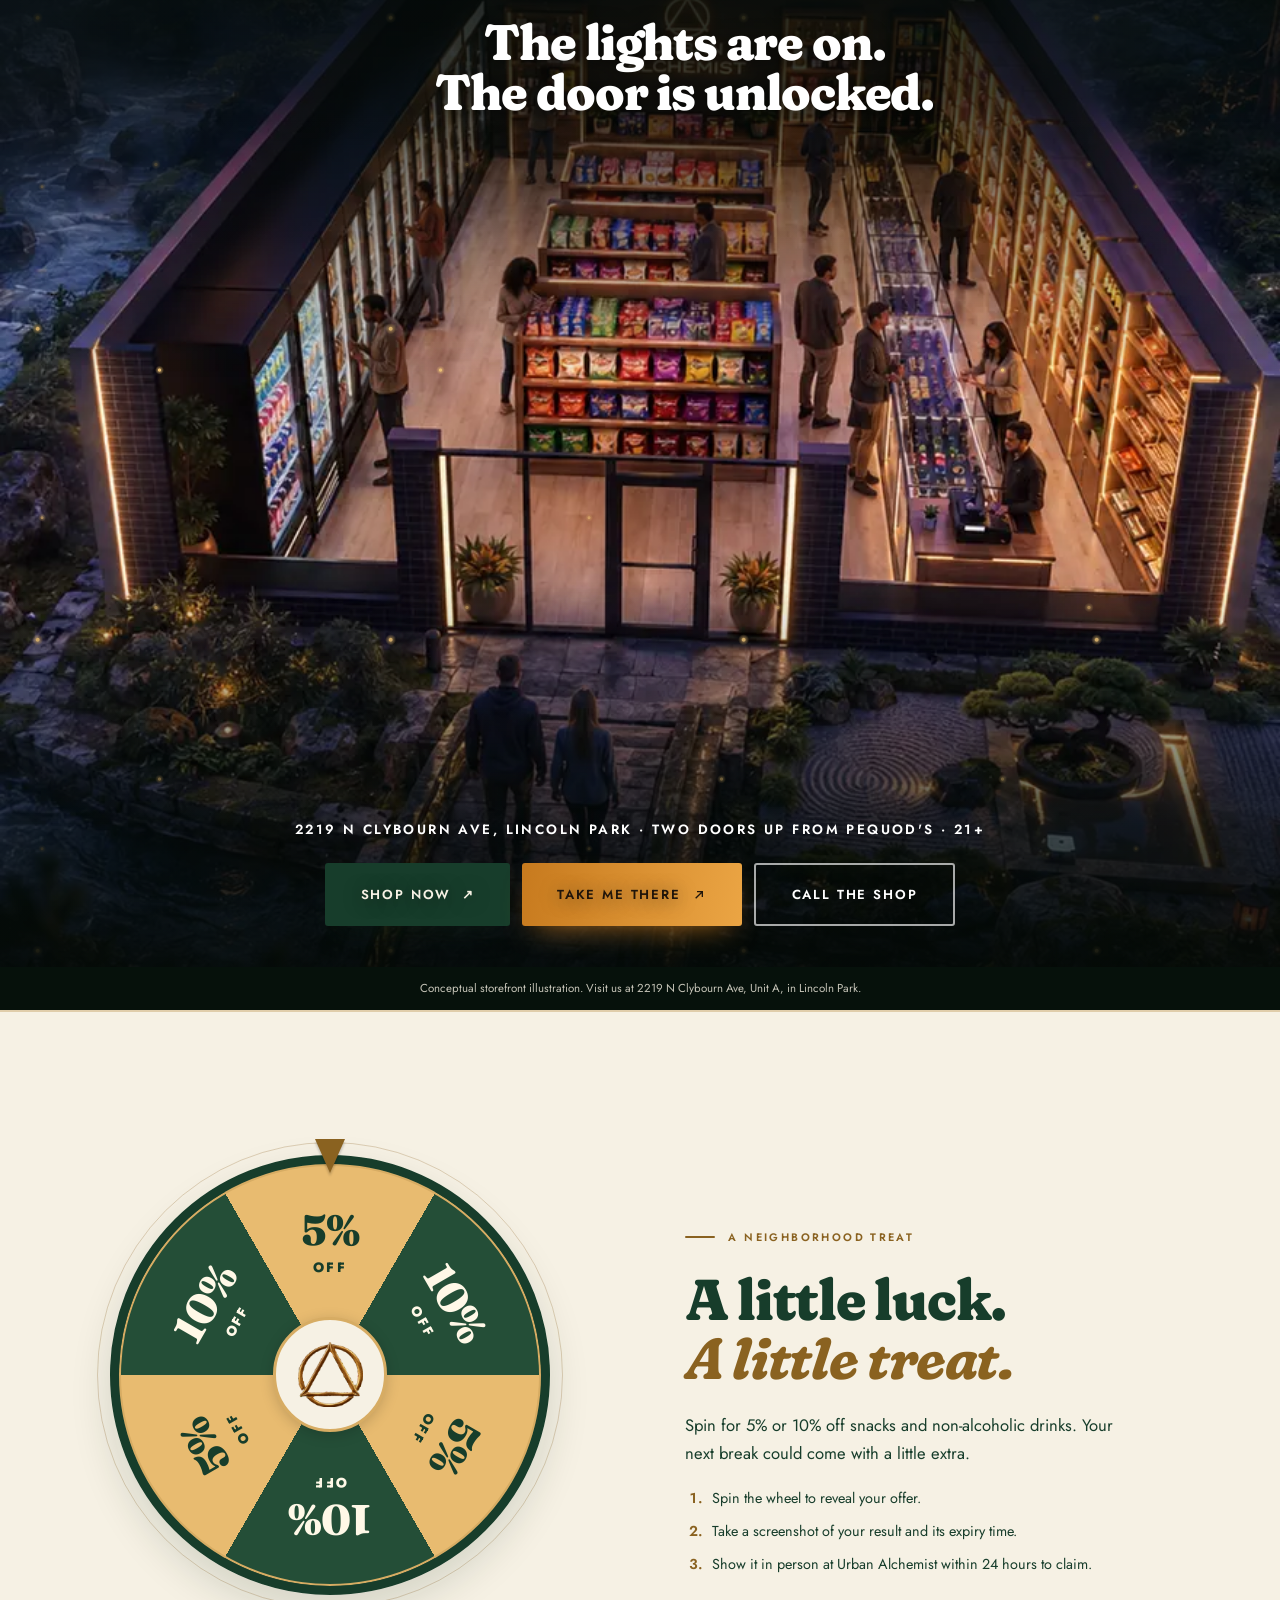
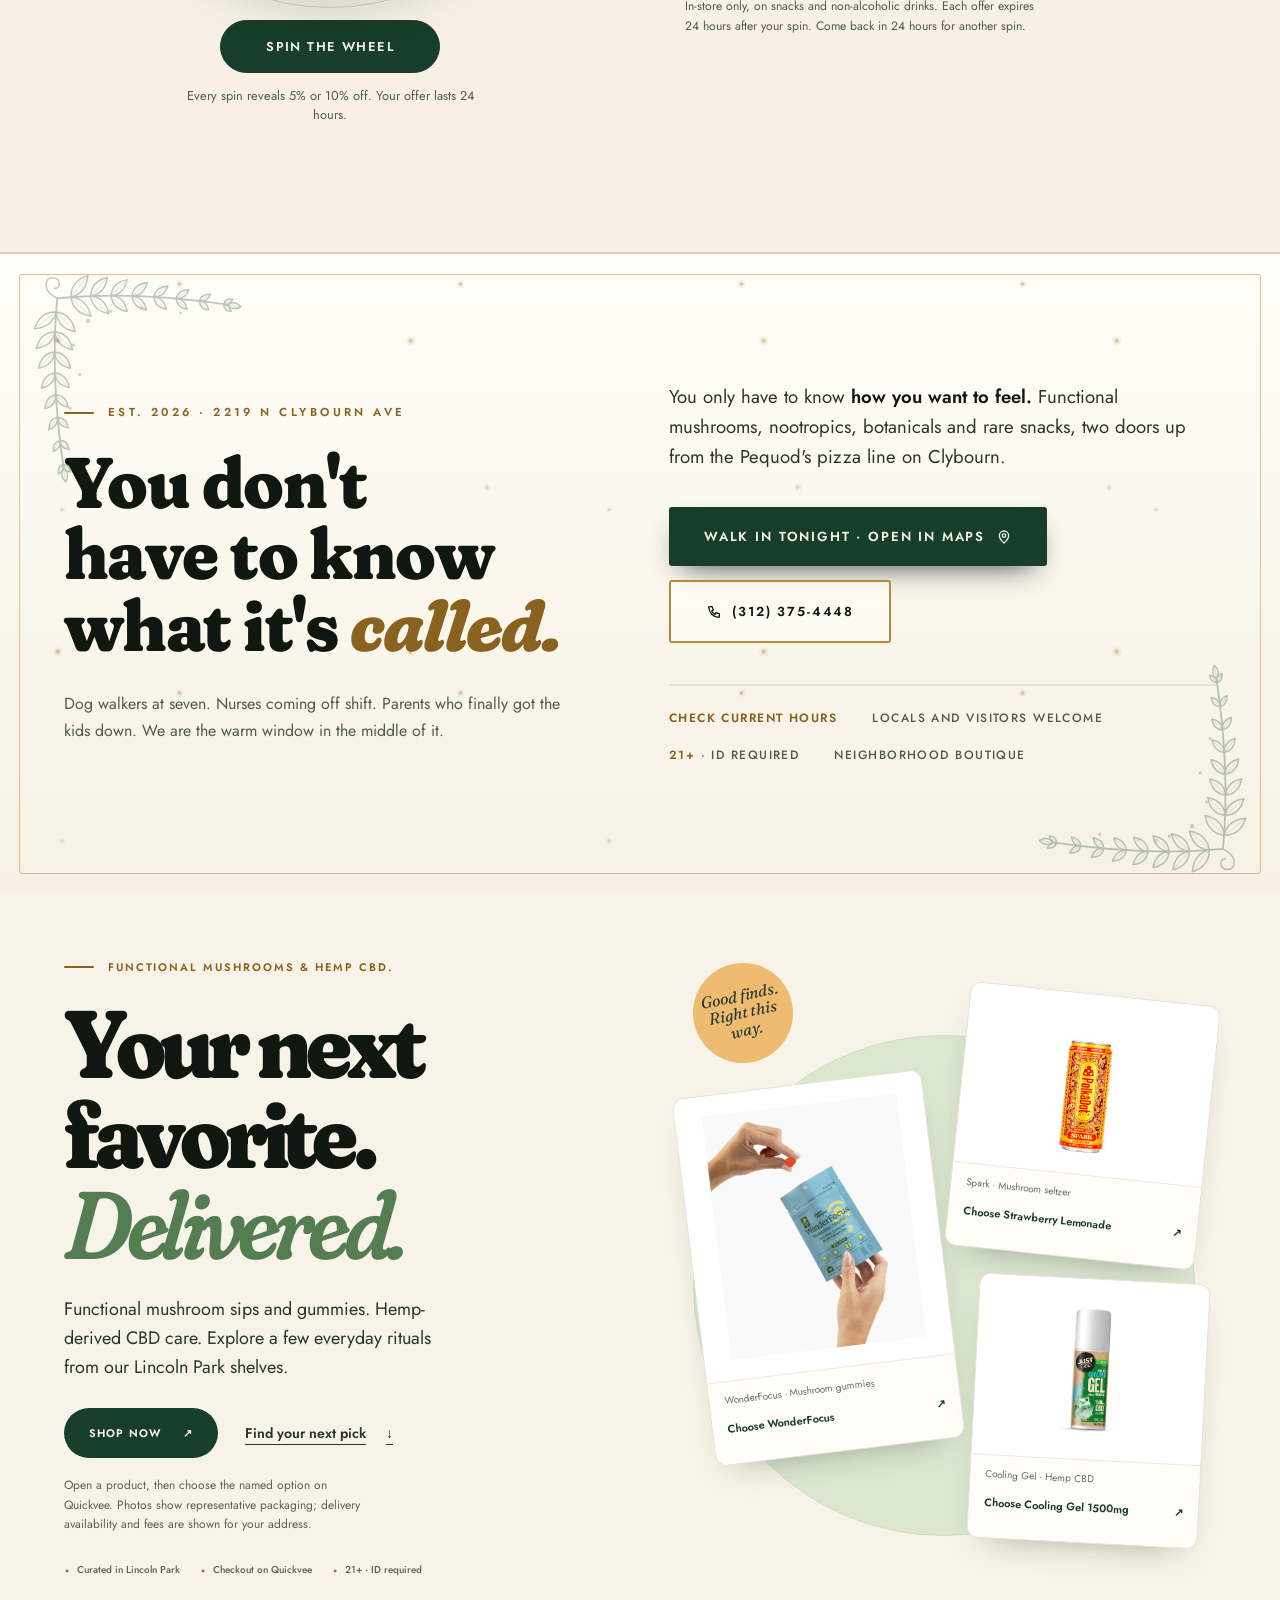
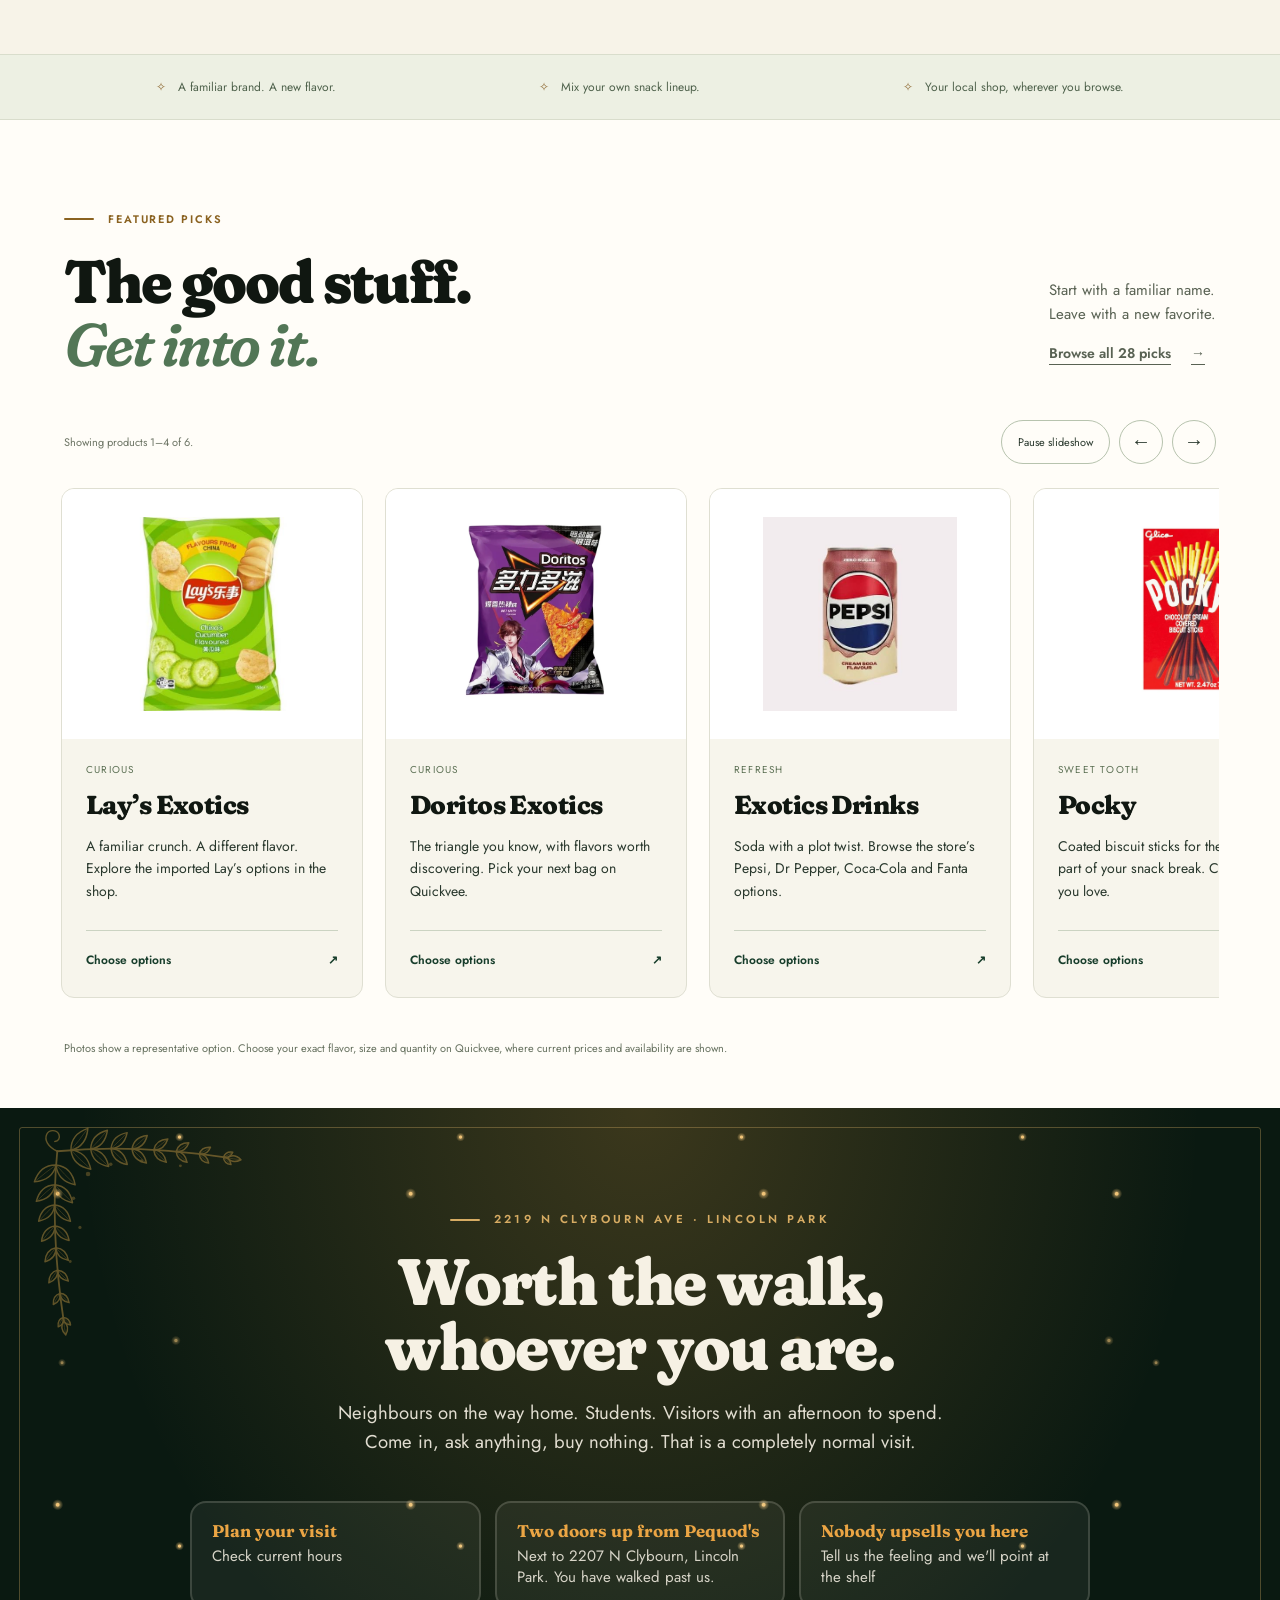
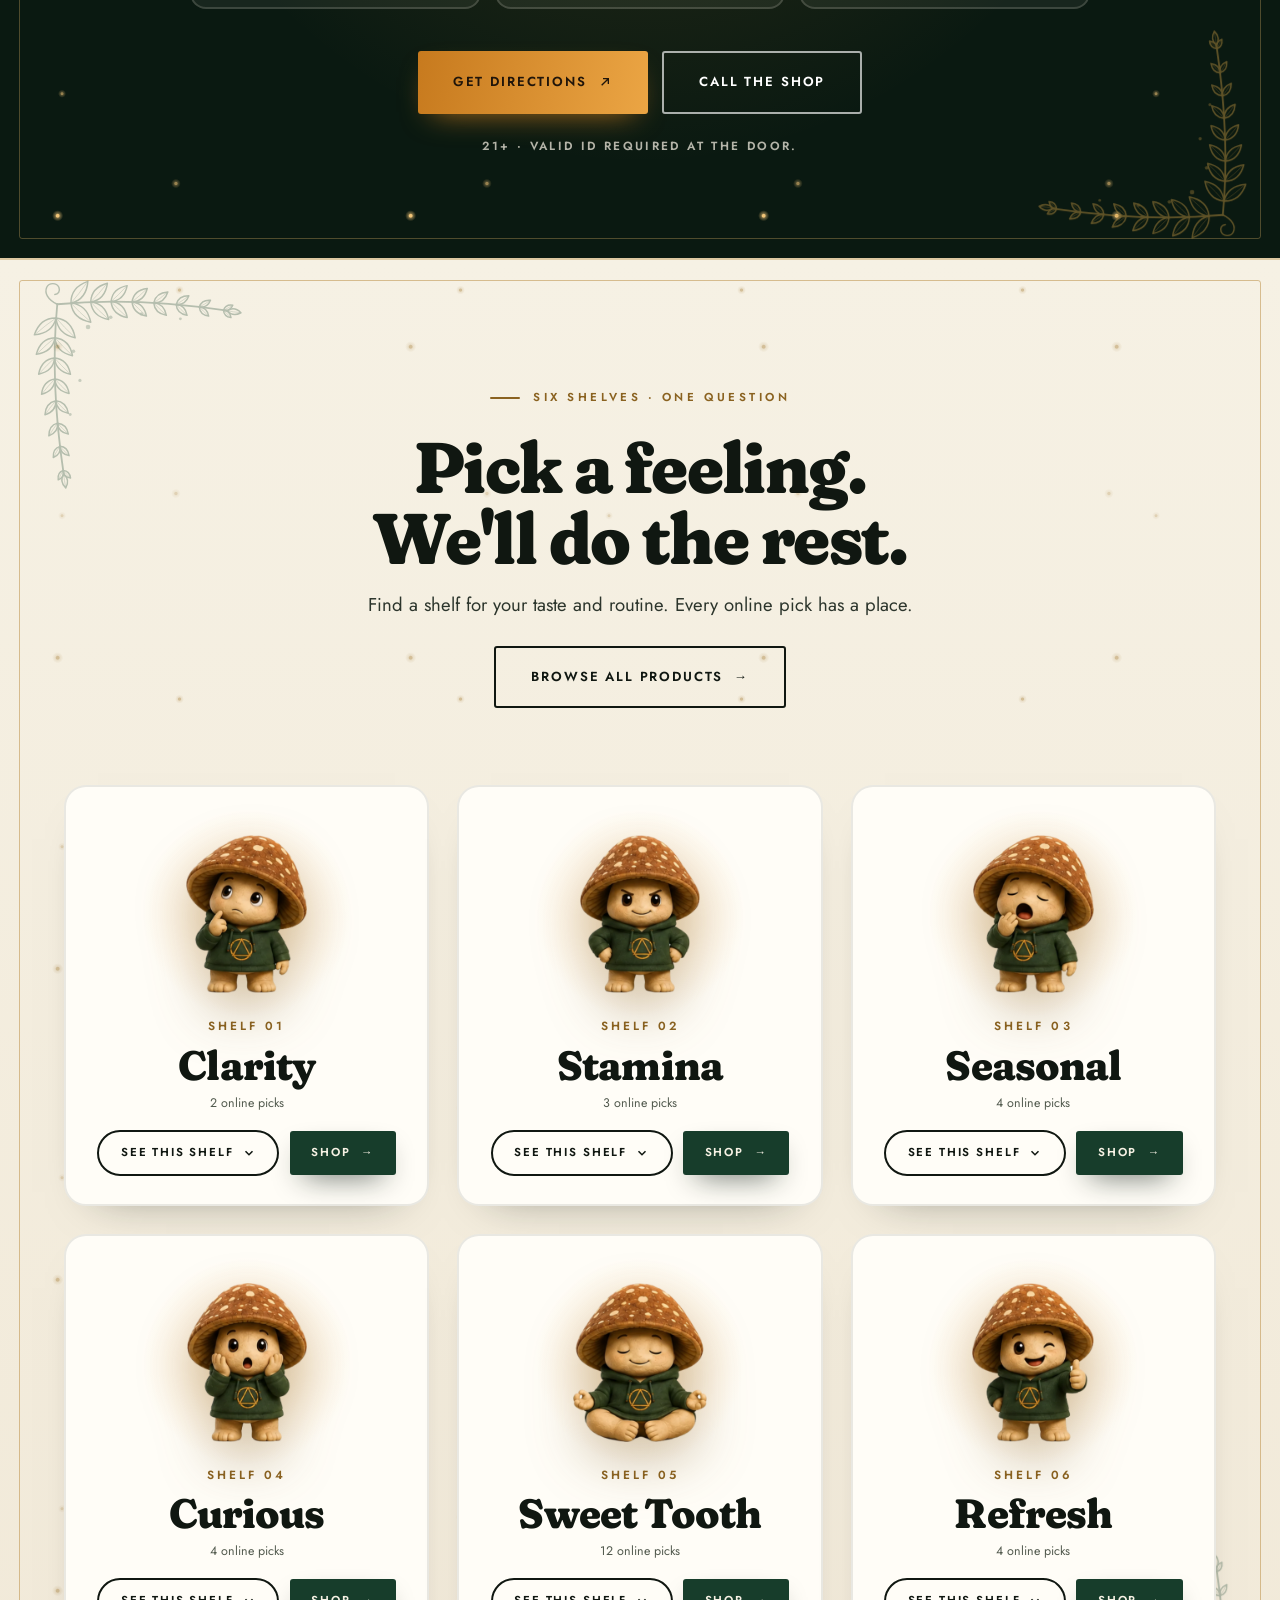
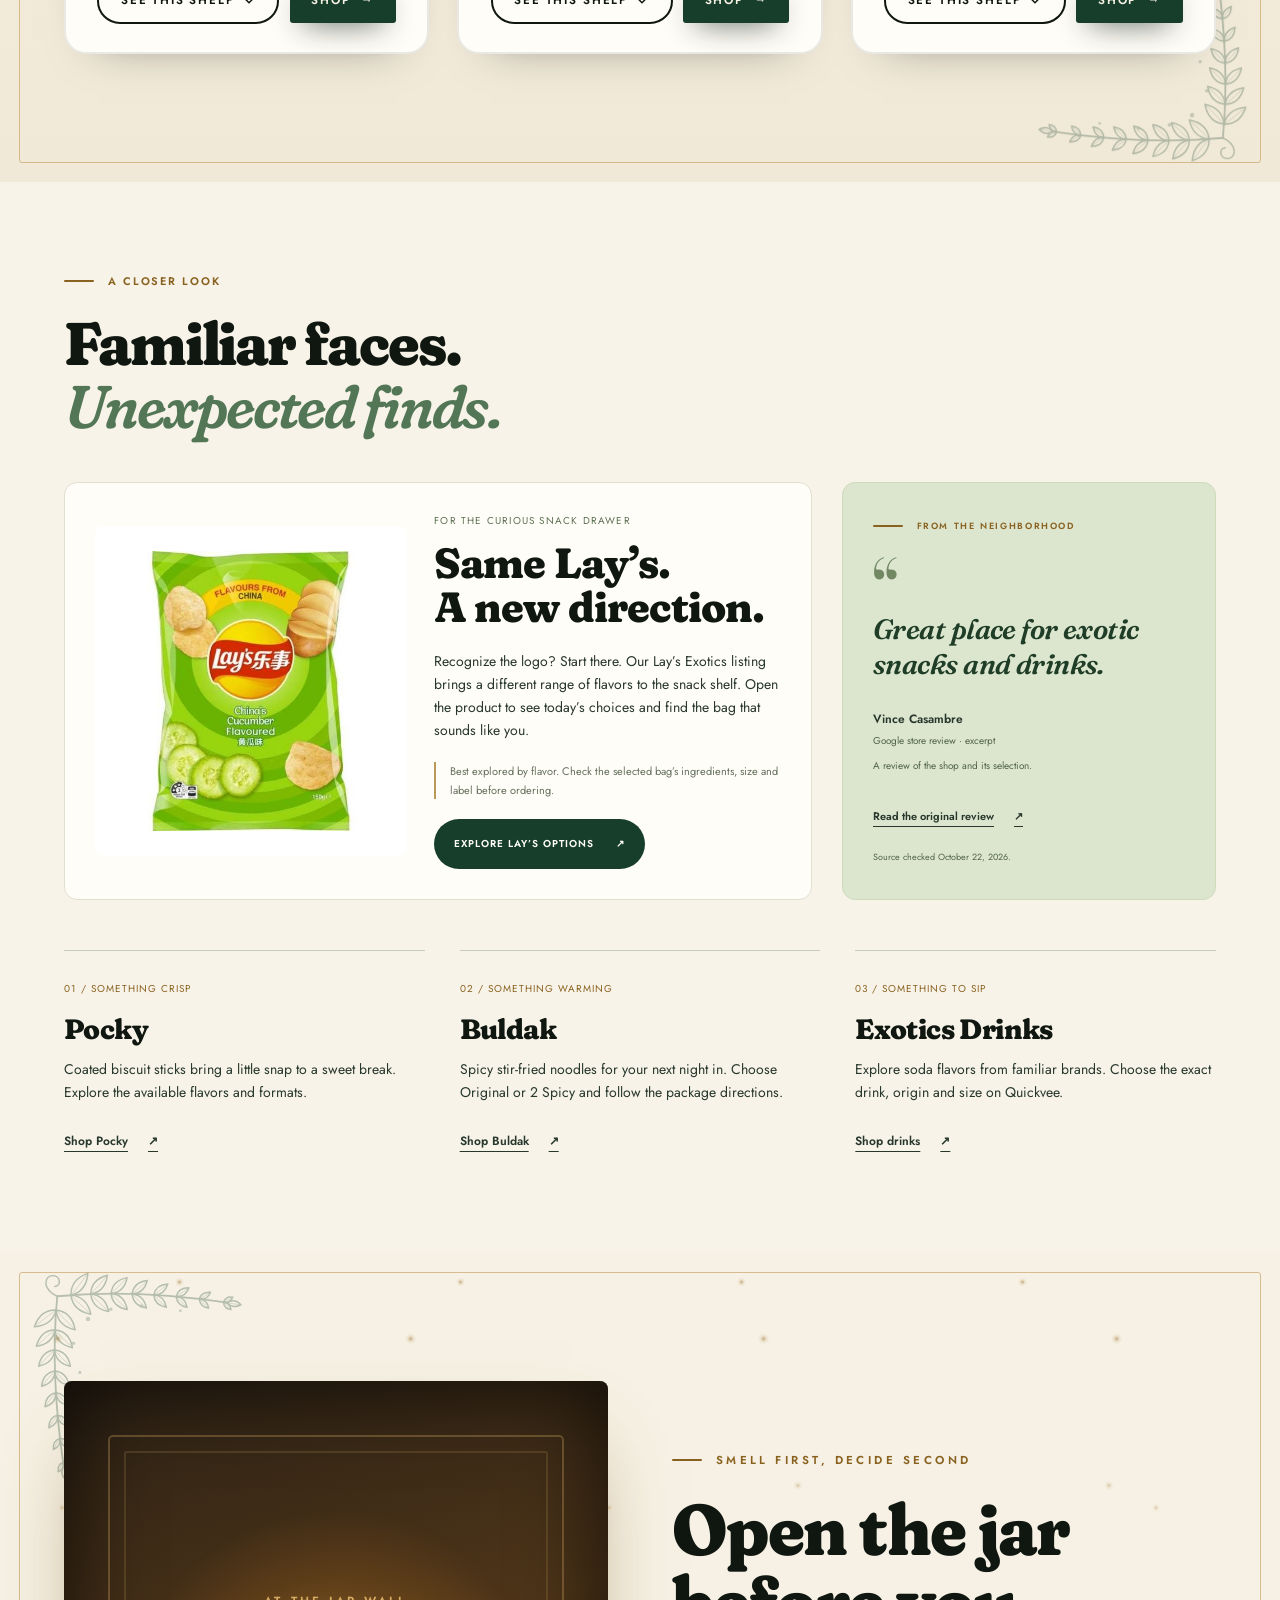
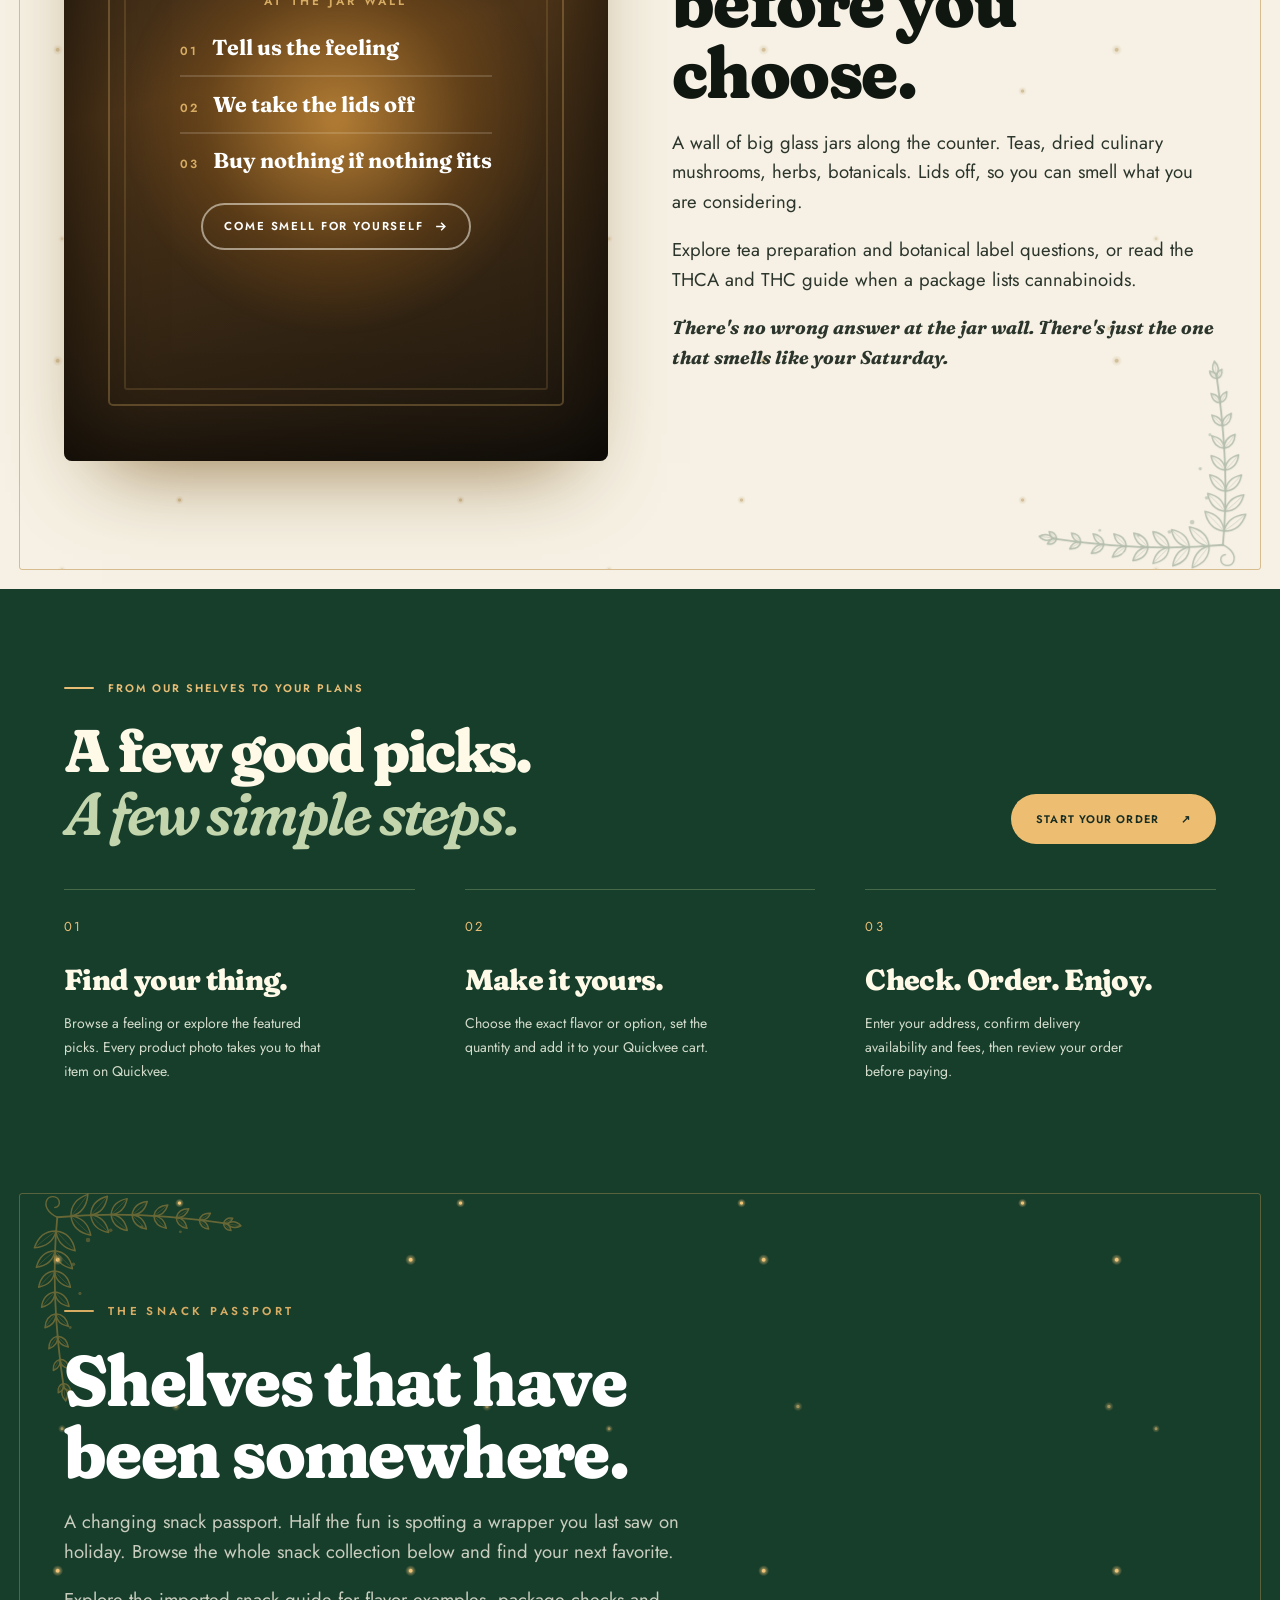
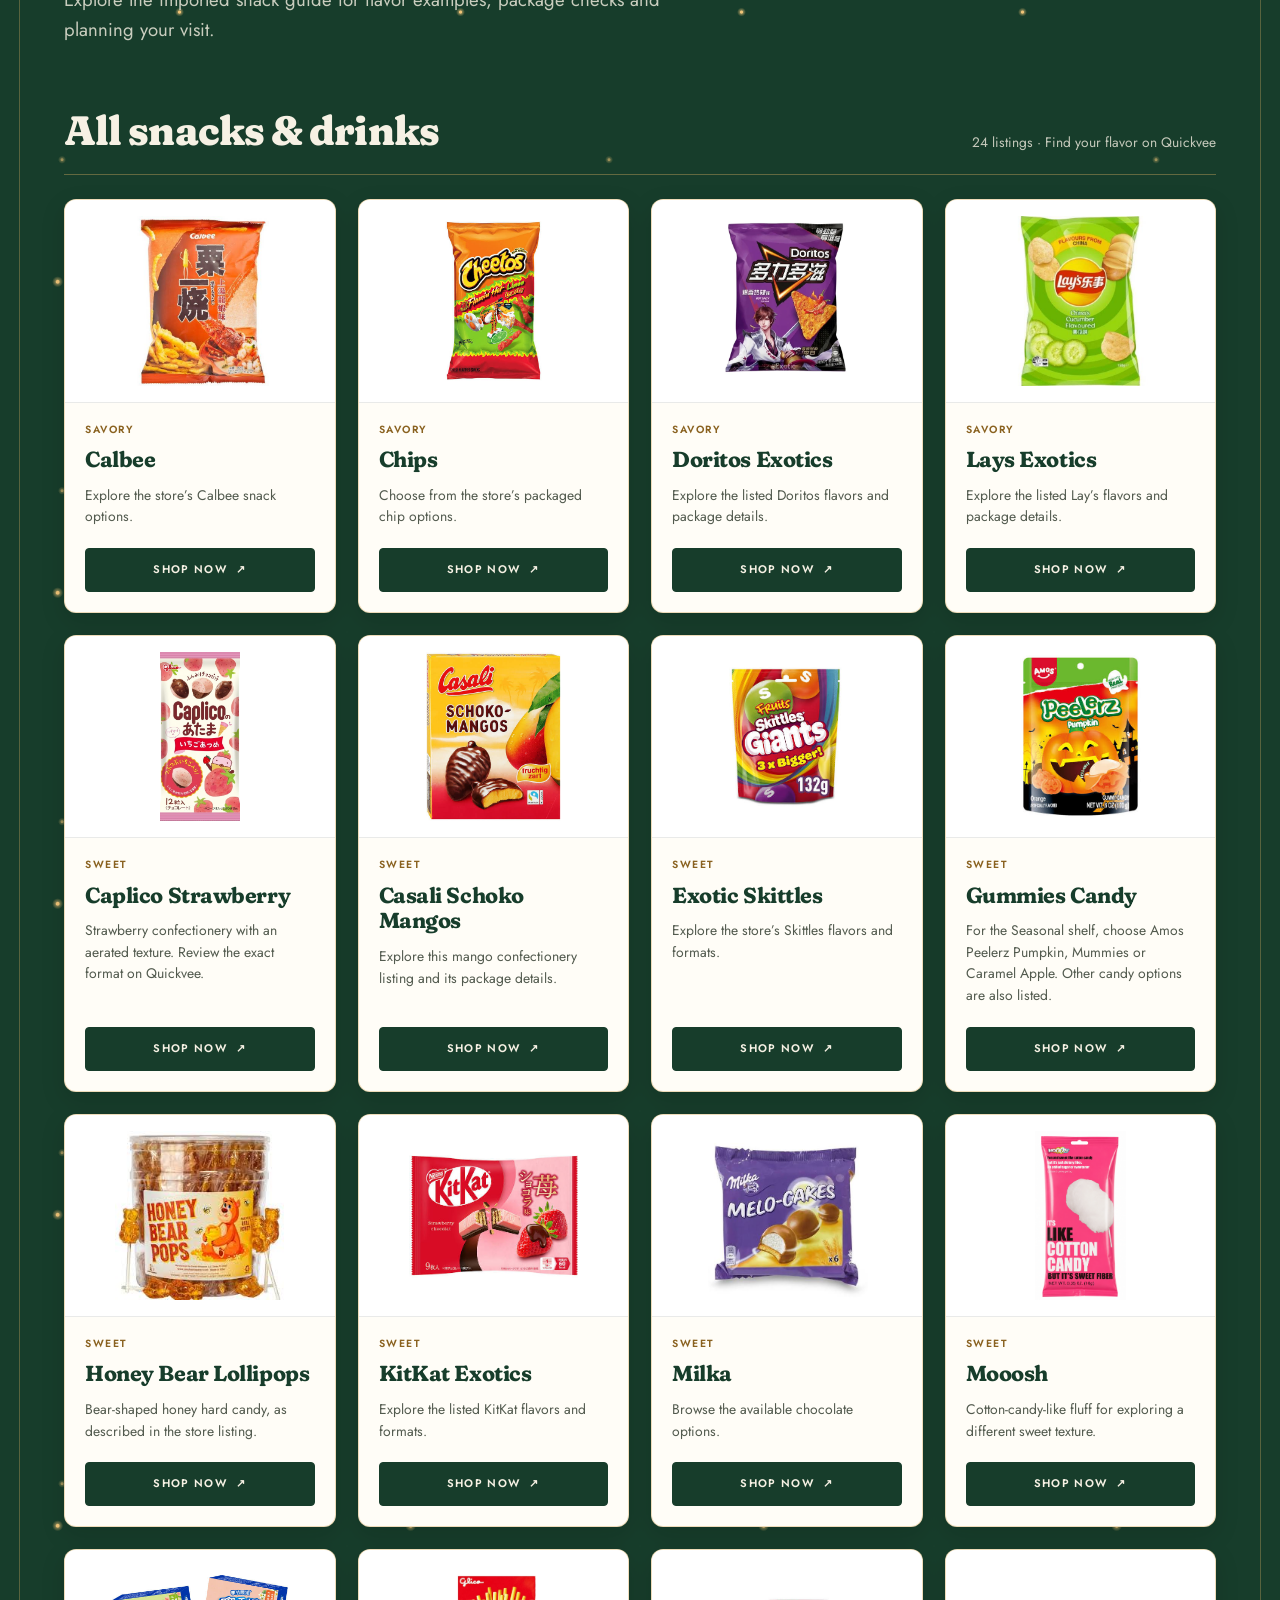
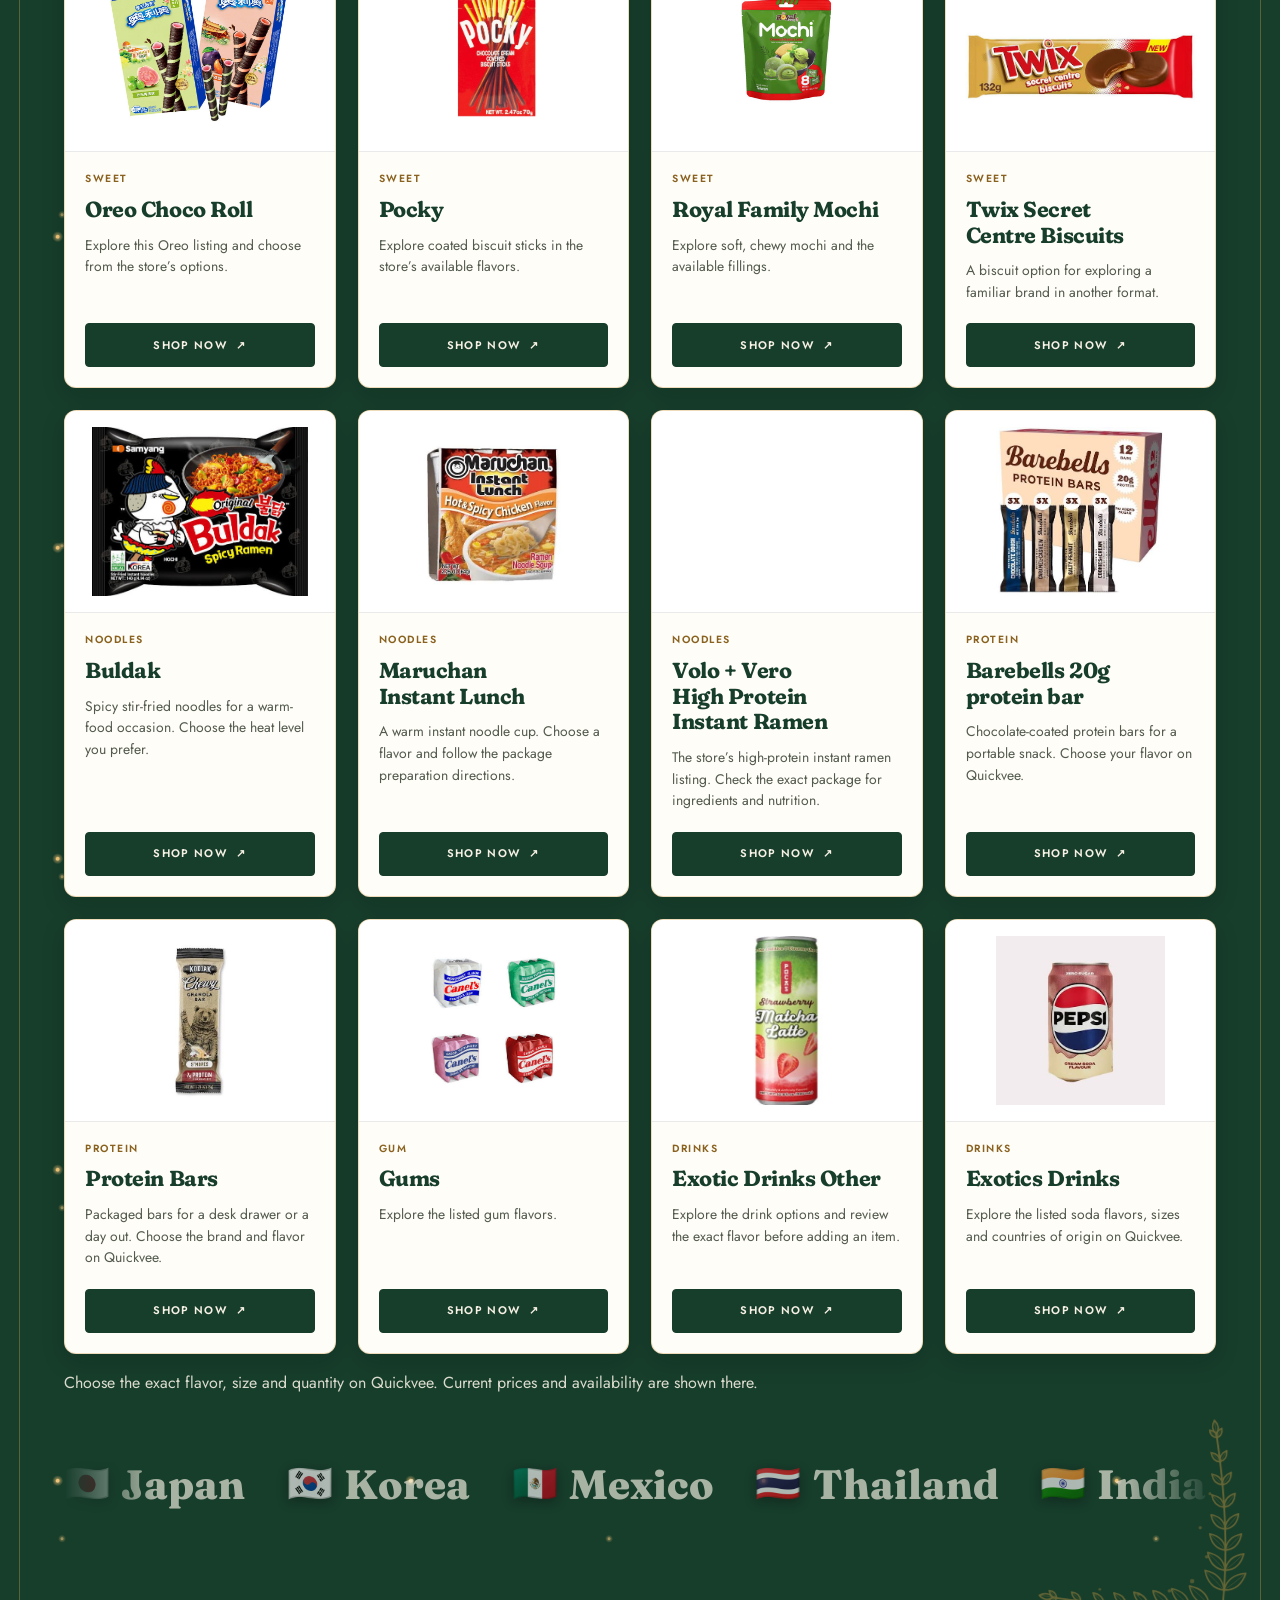
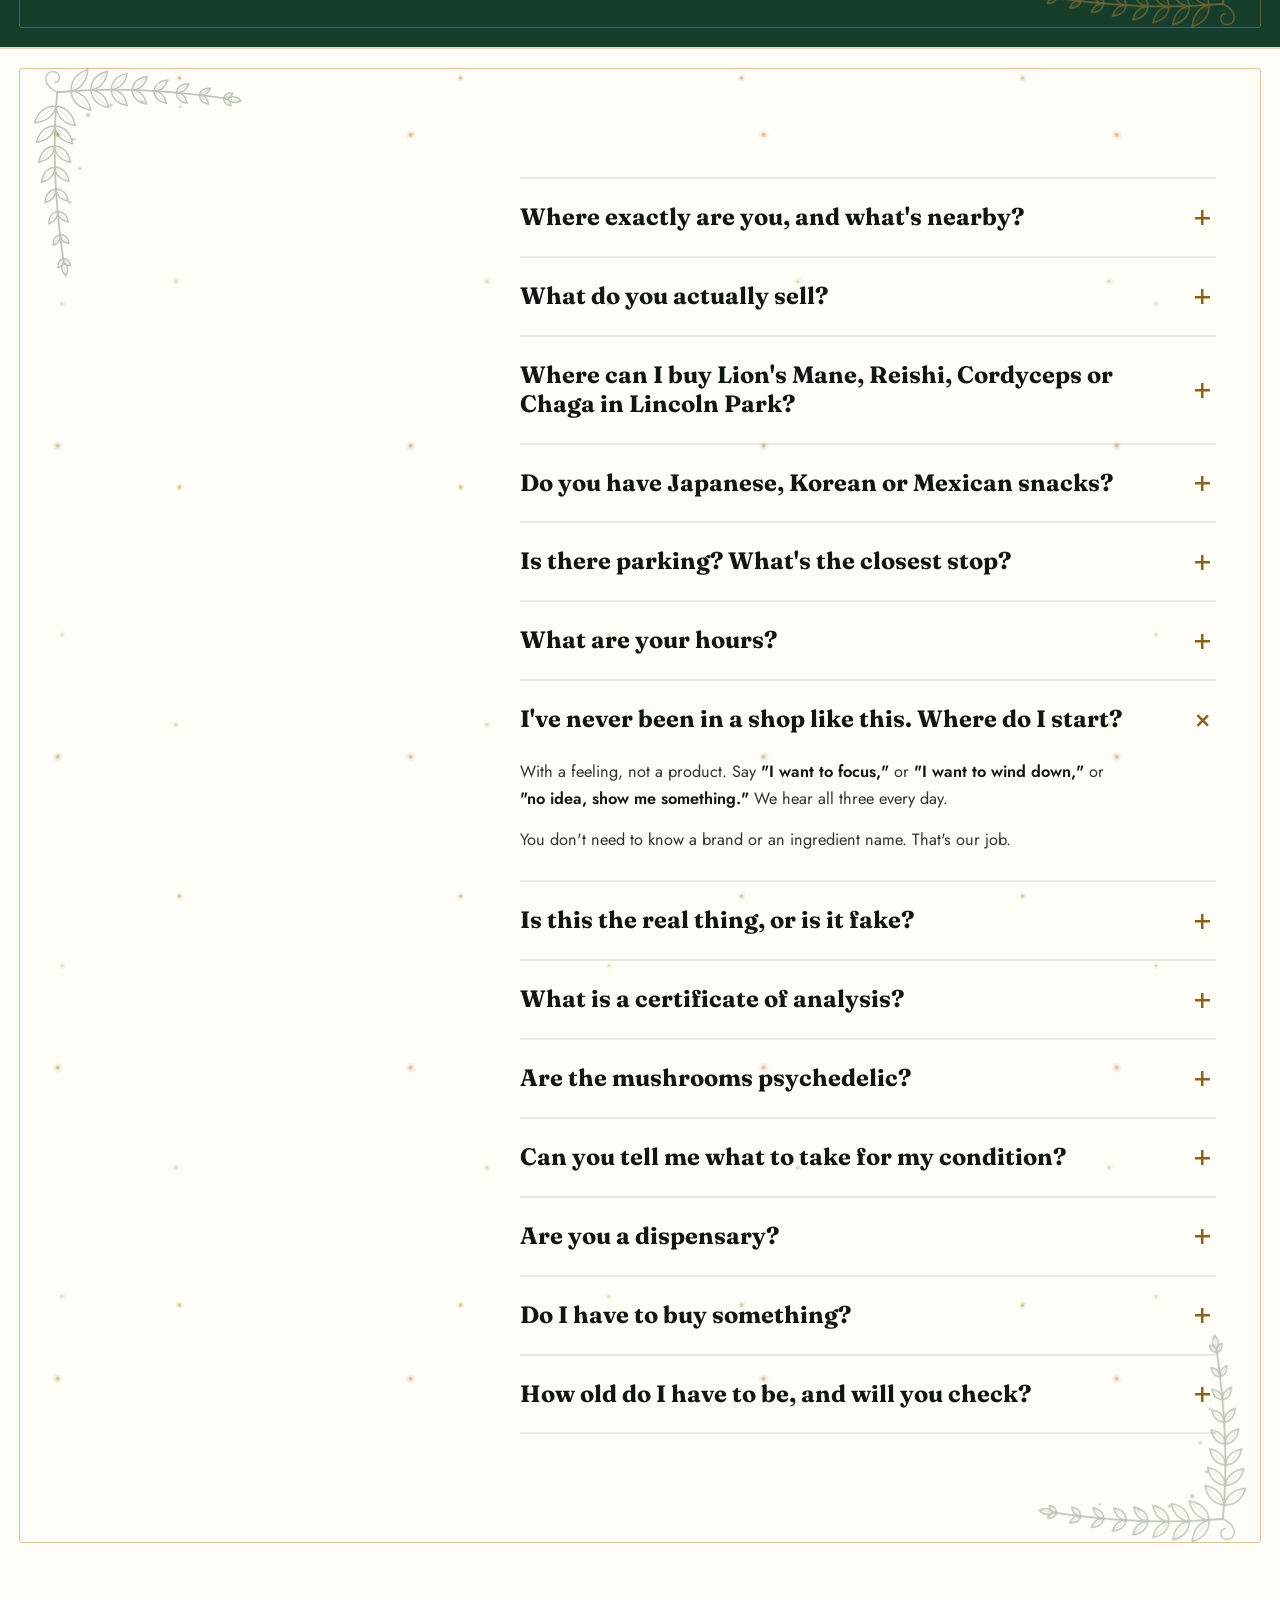
==== commit e391c4a4: "Publish store hours and strengthen local search signals" ====
--- a/index.html
+++ b/index.html
@@ -19,12 +19,11 @@
 <meta property="og:url" content="https://www.ualincolnpark.com/">
 <meta property="og:title" content="Your next favorite. Delivered. | Urban Alchemist">
 <meta property="og:description" content="Exotic snacks, unexpected sodas and local delivery from Lincoln Park. Find your next pick and shop on Quickvee. 21+.">
-<meta property="og:image" content="https://www.ualincolnpark.com/assets/urban-alchemist-logo-lockup.webp">
-<meta property="og:image:alt" content="Urban Alchemist logo">
+<meta property="og:image" content="https://www.ualincolnpark.com/assets/urban-alchemist-bundle-save-baskets-20261105.webp"><meta property="og:image:alt" content="Urban Alchemist snack bundles">
 <meta name="twitter:card" content="summary_large_image">
 <meta name="twitter:title" content="Your next favorite. Delivered. | Urban Alchemist">
 <meta name="twitter:description" content="Explore exotic snacks, drinks and everyday finds. Local delivery through Quickvee. 21+.">
-<meta name="twitter:image" content="https://www.ualincolnpark.com/assets/urban-alchemist-logo-lockup.webp">
+<meta name="twitter:image" content="https://www.ualincolnpark.com/assets/urban-alchemist-bundle-save-baskets-20261105.webp">
 <link rel="icon" href="/assets/urban-alchemist-logo-mark.webp">
 <link rel="preconnect" href="https://fonts.googleapis.com">
 <link rel="preconnect" href="https://fonts.gstatic.com" crossorigin>
@@ -34,7 +33,7 @@
 <link rel="stylesheet" href="/restore.css?v=compact-bundle-20261105">
 <link rel="stylesheet" href="/spin-wheel.css?v=20261105-1">
 <link rel="stylesheet" href="/passport.css?v=20261022-1">
-<script type="application/ld+json">{"@context": "https://schema.org", "@graph": [{"@type": ["LocalBusiness", "Store"], "@id": "https://www.ualincolnpark.com/#store", "name": "Urban Alchemist", "url": "https://www.ualincolnpark.com/", "description": "A Lincoln Park boutique with an online selection of exotic snacks, drinks and everyday finds. Browse products and order local delivery through Quickvee.", "telephone": "+1-312-375-4448", "image": "https://www.ualincolnpark.com/assets/urban-alchemist-logo-lockup.webp", "address": {"@type": "PostalAddress", "streetAddress": "2219 N Clybourn Ave Unit A", "addressLocality": "Chicago", "addressRegion": "IL", "postalCode": "60614", "addressCountry": "US"}, "audience": {"@type": "Audience", "audienceType": "Adults 21 and over"}, "hasOfferCatalog": {"@type": "OfferCatalog", "name": "The Feeling Shelves", "itemListElement": [{"@type": "OfferCatalog", "name": "Clarity", "description": "Coffee, tea drinks and a functional mushroom gummy supplement for your routine. Explore by taste and format."}, {"@type": "OfferCatalog", "name": "Stamina", "description": "Portable protein snacks and easy meals for busy days."}, {"@type": "OfferCatalog", "name": "Seasonal", "description": "Autumn sweets and warm noodle bowls for cooler days."}, {"@type": "OfferCatalog", "name": "Curious", "description": "Savory snacks and flavors worth exploring."}, {"@type": "OfferCatalog", "name": "Sweet Tooth", "description": "Chocolate, chewy sweets, mochi and playful confectionery textures."}, {"@type": "OfferCatalog", "name": "Refresh", "description": "Sodas, tea drinks, juice, gum and functional seltzers for a flavor break."}]}, "alternateName": "Urban Alchemist Chicago", "logo": "https://www.ualincolnpark.com/assets/urban-alchemist-logo-lockup.webp", "geo": {"@type": "GeoCoordinates", "latitude": 41.92265, "longitude": -87.66782}, "hasMap": "https://www.google.com/maps/place/Urban+Alchemist/data=!4m2!3m1!1s0x0:0x64ffc79f9ca78baf", "sameAs": ["https://www.google.com/maps/place/Urban+Alchemist/data=!4m2!3m1!1s0x0:0x64ffc79f9ca78baf", "https://www.tiktok.com/@urban.alchemist.c"]}, {"@type": "WebSite", "@id": "https://www.ualincolnpark.com/#website", "url": "https://www.ualincolnpark.com/", "name": "Urban Alchemist", "inLanguage": "en-US", "publisher": {"@id": "https://www.ualincolnpark.com/#store"}}, {"@type": "FAQPage", "@id": "https://www.ualincolnpark.com/#faq", "mainEntity": [{"@type": "Question", "name": "Where exactly are you, and what's nearby?", "acceptedAnswer": {"@type": "Answer", "text": "2219 N Clybourn Ave, Unit A, Chicago, IL 60614, in Lincoln Park. We're two doors up from the Pequod's Pizza line at 2207, about half a mile from the DePaul University campus, and a short walk from Webster Place. Walkable from Lincoln Park and Bucktown, a short ride from the Loop, and there's street parking on Clybourn. If you're waiting on a deep-dish table, you have time."}}, {"@type": "Question", "name": "What do you actually sell?", "acceptedAnswer": {"@type": "Answer", "text": "Our shelves bring together wellness and personal-care formats, teas and botanicals, and rare imported snacks and drinks. In-store selection may differ. Browse our current online picks or call about a specific item. The feeling menu is a way to browse by taste, occasion and routine, so you do not need to know a brand before you walk in."}}, {"@type": "Question", "name": "Where can I buy Lion's Mane, Reishi, Cordyceps or Chaga in Lincoln Park?", "acceptedAnswer": {"@type": "Answer", "text": "Start here at 2219 N Clybourn Ave, or explore our online selection. Current functional-seltzer listings include formulas naming culinary and functional mushrooms. Check the exact ingredients and available options on Quickvee, or call about other in-store formats. A mushroom name alone does not describe a complete product formula. Read the package for the exact item you are considering."}}, {"@type": "Question", "name": "Do you have Japanese, Korean or Mexican snacks?", "acceptedAnswer": {"@type": "Answer", "text": "Yes. The snack wall is sorted by country: Japan, Korea, Mexico, Thailand, India, the Philippines, the United Kingdom, Germany, Brazil and Nigeria, and it changes as things come in. It is the reason a lot of people first walk through the door, and it is a two-minute detour if you are already on Clybourn waiting for a table."}}, {"@type": "Question", "name": "Is there parking? What's the closest stop?", "acceptedAnswer": {"@type": "Answer", "text": "There is street parking on Clybourn, and the Webster Place lot is a short walk. The 74 Fullerton and 73 Armitage buses both put you within a few blocks, and the Fullerton stop on the Red, Brown and Purple lines is walkable from the DePaul side. Coming from Bucktown or Wrightwood, it is a straight shot down Clybourn."}}, {"@type": "Question", "name": "What are your hours?", "acceptedAnswer": {"@type": "Answer", "text": "Check current hours on Google or call ahead. Call (312) 375-4448 if you're making a late trip."}}, {"@type": "Question", "name": "I've never been in a shop like this. Where do I start?", "acceptedAnswer": {"@type": "Answer", "text": "With a feeling, not a product. Say \"I want to focus,\" or \"I want to wind down,\" or \"no idea, show me something.\" We hear all three every day. You don't need to know a brand or an ingredient name. That's our job."}}, {"@type": "Question", "name": "Is this the real thing, or is it fake?", "acceptedAnswer": {"@type": "Answer", "text": "Check the manufacturer, sealed package and available documentation for the exact item. Ask us to help read its label or any batch report supplied with it. Product types differ: a food label, device manual and supplement package answer different questions. We can help you find the relevant information."}}, {"@type": "Question", "name": "What is a certificate of analysis?", "acceptedAnswer": {"@type": "Answer", "text": "A laboratory report showing the results of specified tests on a particular sample or batch. Check the batch number, laboratory, date and tests actually performed. Where a report is supplied, compare it with the exact package. A report answers the questions it tested; it is not a guarantee of a particular benefit."}}, {"@type": "Question", "name": "Are the mushrooms psychedelic?", "acceptedAnswer": {"@type": "Answer", "text": "Lion’s Mane, Cordyceps, Reishi and Chaga are the culinary and functional species discussed in our field guides. Complete retail formulas vary, so read the exact package rather than relying on a mushroom name or shelf category. If an ingredient or label is unclear, ask us to help identify it before you choose."}}, {"@type": "Question", "name": "Can you tell me what to take for my condition?", "acceptedAnswer": {"@type": "Answer", "text": "No, and we'd be suspicious of any shop that said yes. We're a retail store, not a clinic, and nothing we sell is intended to diagnose, treat, cure or prevent any disease. What we can do is tell you what something is, where it came from, how it has been used traditionally, and when we think you'd be wasting your money. For anything medical, talk to your doctor, especially if you're pregnant or nursing, have a diagnosed condition, or take prescription medication."}}, {"@type": "Question", "name": "Are you a dispensary?", "acceptedAnswer": {"@type": "Answer", "text": "We’re a neighborhood wellness boutique. This website’s shopping features cover the ordinary merchandise identified in our online catalog. For questions about the store or a specific product, call (312) 375-4448."}}, {"@type": "Question", "name": "Do I have to buy something?", "acceptedAnswer": {"@type": "Answer", "text": "No. People stand at the jar wall for twenty minutes and leave with nothing. That's a good visit. Come in out of the cold and ask a question."}}, {"@type": "Question", "name": "How old do I have to be, and will you check?", "acceptedAnswer": {"@type": "Answer", "text": "21 and over. We check ID for anyone who appears under 30, every single time, with no exceptions. That includes busy nights, and it includes regulars. There's a university half a mile away. We don't bend on this one."}}, {"@type": "Question", "name": "How do I order delivery?", "acceptedAnswer": {"@type": "Answer", "text": "Choose a product and open it on Quickvee. Select the exact flavor or option, choose your quantity and add it to your cart there. Enter your address and review the order before paying."}}, {"@type": "Question", "name": "Can you deliver to my address?", "acceptedAnswer": {"@type": "Answer", "text": "Quickvee checks delivery availability for your address. It also shows the current delivery fees, ordering hours and available fulfillment options before checkout."}}, {"@type": "Question", "name": "Will I get the exact flavor in the photo?", "acceptedAnswer": {"@type": "Answer", "text": "Product photos show a representative option from the store listing. Open the product to check the available flavors, sizes, ingredients and prices, then select the exact item you want."}}, {"@type": "Question", "name": "Can I still visit the shop?", "acceptedAnswer": {"@type": "Answer", "text": "Yes. Find us at 2219 N Clybourn Ave, Unit A, in Lincoln Park, Chicago. Check current hours on Google or call (312) 375-4448 before making a special trip."}}, {"@type": "Question", "name": "How old do I need to be?", "acceptedAnswer": {"@type": "Answer", "text": "Urban Alchemist is an adults-only store for customers 21 and over. Valid ID is required. Review any additional delivery verification requirements on Quickvee."}}]}]}</script>
+<script type="application/ld+json">{"@context": "https://schema.org", "@graph": [{"@type": ["LocalBusiness", "Store"], "@id": "https://www.ualincolnpark.com/#store", "name": "Urban Alchemist", "url": "https://www.ualincolnpark.com/", "description": "A Lincoln Park boutique with an online selection of exotic snacks, drinks and everyday finds. Browse products and order local delivery through Quickvee.", "telephone": "+1-312-375-4448", "image": "https://www.ualincolnpark.com/assets/urban-alchemist-store-interior-lincoln-park-chicago.webp", "address": {"@type": "PostalAddress", "streetAddress": "2219 N Clybourn Ave Unit A", "addressLocality": "Chicago", "addressRegion": "IL", "postalCode": "60614", "addressCountry": "US"}, "audience": {"@type": "Audience", "audienceType": "Adults 21 and over"}, "hasOfferCatalog": {"@type": "OfferCatalog", "name": "The Feeling Shelves", "itemListElement": [{"@type": "OfferCatalog", "name": "Clarity", "description": "Coffee, tea drinks and a functional mushroom gummy supplement for your routine. Explore by taste and format."}, {"@type": "OfferCatalog", "name": "Stamina", "description": "Portable protein snacks and easy meals for busy days."}, {"@type": "OfferCatalog", "name": "Seasonal", "description": "Autumn sweets and warm noodle bowls for cooler days."}, {"@type": "OfferCatalog", "name": "Curious", "description": "Savory snacks and flavors worth exploring."}, {"@type": "OfferCatalog", "name": "Sweet Tooth", "description": "Chocolate, chewy sweets, mochi and playful confectionery textures."}, {"@type": "OfferCatalog", "name": "Refresh", "description": "Sodas, tea drinks, juice, gum and functional seltzers for a flavor break."}]}, "alternateName": "Urban Alchemist Chicago", "logo": "https://www.ualincolnpark.com/assets/urban-alchemist-logo-lockup.webp", "geo": {"@type": "GeoCoordinates", "latitude": 41.92265, "longitude": -87.66782}, "hasMap": "https://www.google.com/maps/place/Urban+Alchemist/data=!4m2!3m1!1s0x0:0x64ffc79f9ca78baf", "sameAs": ["https://www.google.com/maps/place/Urban+Alchemist/data=!4m2!3m1!1s0x0:0x64ffc79f9ca78baf", "https://www.tiktok.com/@urban.alchemist.c"], "openingHoursSpecification": [{"@type": "OpeningHoursSpecification", "dayOfWeek": ["Monday", "Tuesday", "Wednesday", "Thursday"], "opens": "10:00", "closes": "22:00"}, {"@type": "OpeningHoursSpecification", "dayOfWeek": ["Friday"], "opens": "10:00", "closes": "00:00"}, {"@type": "OpeningHoursSpecification", "dayOfWeek": ["Saturday"], "opens": "12:00", "closes": "00:00"}, {"@type": "OpeningHoursSpecification", "dayOfWeek": ["Sunday"], "opens": "11:00", "closes": "21:00"}]}, {"@type": "WebSite", "@id": "https://www.ualincolnpark.com/#website", "url": "https://www.ualincolnpark.com/", "name": "Urban Alchemist", "inLanguage": "en-US", "publisher": {"@id": "https://www.ualincolnpark.com/#store"}}, {"@type": "FAQPage", "@id": "https://www.ualincolnpark.com/#faq", "mainEntity": [{"@type": "Question", "name": "Where exactly are you, and what's nearby?", "acceptedAnswer": {"@type": "Answer", "text": "2219 N Clybourn Ave, Unit A, Chicago, IL 60614, in Lincoln Park. We're two doors up from the Pequod's Pizza line at 2207, about half a mile from the DePaul University campus, and a short walk from Webster Place. Walkable from Lincoln Park and Bucktown, a short ride from the Loop, and there's street parking on Clybourn. If you're waiting on a deep-dish table, you have time."}}, {"@type": "Question", "name": "What do you actually sell?", "acceptedAnswer": {"@type": "Answer", "text": "Our shelves bring together wellness and personal-care formats, teas and botanicals, and rare imported snacks and drinks. In-store selection may differ. Browse our current online picks or call about a specific item. The feeling menu is a way to browse by taste, occasion and routine, so you do not need to know a brand before you walk in."}}, {"@type": "Question", "name": "Where can I buy Lion's Mane, Reishi, Cordyceps or Chaga in Lincoln Park?", "acceptedAnswer": {"@type": "Answer", "text": "Start here at 2219 N Clybourn Ave, or explore our online selection. Current functional-seltzer listings include formulas naming culinary and functional mushrooms. Check the exact ingredients and available options on Quickvee, or call about other in-store formats. A mushroom name alone does not describe a complete product formula. Read the package for the exact item you are considering."}}, {"@type": "Question", "name": "Do you have Japanese, Korean or Mexican snacks?", "acceptedAnswer": {"@type": "Answer", "text": "Yes. The snack wall is sorted by country: Japan, Korea, Mexico, Thailand, India, the Philippines, the United Kingdom, Germany, Brazil and Nigeria, and it changes as things come in. It is the reason a lot of people first walk through the door, and it is a two-minute detour if you are already on Clybourn waiting for a table."}}, {"@type": "Question", "name": "Is there parking? What's the closest stop?", "acceptedAnswer": {"@type": "Answer", "text": "There is street parking on Clybourn, and the Webster Place lot is a short walk. The 74 Fullerton and 73 Armitage buses both put you within a few blocks, and the Fullerton stop on the Red, Brown and Purple lines is walkable from the DePaul side. Coming from Bucktown or Wrightwood, it is a straight shot down Clybourn."}}, {"@type": "Question", "name": "What are your hours?", "acceptedAnswer": {"@type": "Answer", "text": "Monday–Thursday 10 a.m.–10 p.m., Friday 10 a.m.–midnight, Saturday noon–midnight, and Sunday 11 a.m.–9 p.m. Chicago time. Check Google Maps for holiday changes."}}, {"@type": "Question", "name": "I've never been in a shop like this. Where do I start?", "acceptedAnswer": {"@type": "Answer", "text": "With a feeling, not a product. Say \"I want to focus,\" or \"I want to wind down,\" or \"no idea, show me something.\" We hear all three every day. You don't need to know a brand or an ingredient name. That's our job."}}, {"@type": "Question", "name": "Is this the real thing, or is it fake?", "acceptedAnswer": {"@type": "Answer", "text": "Check the manufacturer, sealed package and available documentation for the exact item. Ask us to help read its label or any batch report supplied with it. Product types differ: a food label, device manual and supplement package answer different questions. We can help you find the relevant information."}}, {"@type": "Question", "name": "What is a certificate of analysis?", "acceptedAnswer": {"@type": "Answer", "text": "A laboratory report showing the results of specified tests on a particular sample or batch. Check the batch number, laboratory, date and tests actually performed. Where a report is supplied, compare it with the exact package. A report answers the questions it tested; it is not a guarantee of a particular benefit."}}, {"@type": "Question", "name": "Are the mushrooms psychedelic?", "acceptedAnswer": {"@type": "Answer", "text": "Lion’s Mane, Cordyceps, Reishi and Chaga are the culinary and functional species discussed in our field guides. Complete retail formulas vary, so read the exact package rather than relying on a mushroom name or shelf category. If an ingredient or label is unclear, ask us to help identify it before you choose."}}, {"@type": "Question", "name": "Can you tell me what to take for my condition?", "acceptedAnswer": {"@type": "Answer", "text": "No, and we'd be suspicious of any shop that said yes. We're a retail store, not a clinic, and nothing we sell is intended to diagnose, treat, cure or prevent any disease. What we can do is tell you what something is, where it came from, how it has been used traditionally, and when we think you'd be wasting your money. For anything medical, talk to your doctor, especially if you're pregnant or nursing, have a diagnosed condition, or take prescription medication."}}, {"@type": "Question", "name": "Are you a dispensary?", "acceptedAnswer": {"@type": "Answer", "text": "We’re a neighborhood wellness boutique. This website’s shopping features cover the ordinary merchandise identified in our online catalog. For questions about the store or a specific product, call (312) 375-4448."}}, {"@type": "Question", "name": "Do I have to buy something?", "acceptedAnswer": {"@type": "Answer", "text": "No. People stand at the jar wall for twenty minutes and leave with nothing. That's a good visit. Come in out of the cold and ask a question."}}, {"@type": "Question", "name": "How old do I have to be, and will you check?", "acceptedAnswer": {"@type": "Answer", "text": "21 and over. We check ID for anyone who appears under 30, every single time, with no exceptions. That includes busy nights, and it includes regulars. There's a university half a mile away. We don't bend on this one."}}, {"@type": "Question", "name": "How do I order delivery?", "acceptedAnswer": {"@type": "Answer", "text": "Choose a product and open it on Quickvee. Select the exact flavor or option, choose your quantity and add it to your cart there. Enter your address and review the order before paying."}}, {"@type": "Question", "name": "Can you deliver to my address?", "acceptedAnswer": {"@type": "Answer", "text": "Quickvee checks delivery availability for your address. It also shows the current delivery fees, ordering hours and available fulfillment options before checkout."}}, {"@type": "Question", "name": "Will I get the exact flavor in the photo?", "acceptedAnswer": {"@type": "Answer", "text": "Product photos show a representative option from the store listing. Open the product to check the available flavors, sizes, ingredients and prices, then select the exact item you want."}}, {"@type": "Question", "name": "Can I still visit the shop?", "acceptedAnswer": {"@type": "Answer", "text": "Yes. Find us at 2219 N Clybourn Ave, Unit A, in Lincoln Park, Chicago. Check current hours on Google or call (312) 375-4448 before making a special trip."}}, {"@type": "Question", "name": "How old do I need to be?", "acceptedAnswer": {"@type": "Answer", "text": "Urban Alchemist is an adults-only store for customers 21 and over. Valid ID is required. Review any additional delivery verification requirements on Quickvee."}}]}]}</script>
 </head>
 <body class="heritage-page">
 <a class="skip" href="#featured">Skip to products</a>
@@ -697,7 +696,7 @@
         <div class="q__a"><p>There is street parking on Clybourn, and the Webster Place lot is a short walk. The 74 Fullerton and 73 Armitage buses both put you within a few blocks, and the Fullerton stop on the Red, Brown and Purple lines is walkable from the DePaul side.</p>
         <p>Coming from Bucktown or Wrightwood, it is a straight shot down Clybourn.</p></div></details>
       <details class="q"><summary data-track-id="summary-6">What are your hours?</summary>
-        <div class="q__a"><p><strong>Check current hours on Google or call ahead.</strong> Call <a href="tel:+13123754448" style="border-bottom:2px solid rgba(138,98,32,.4)" data-track-id="a-23">(312) 375-4448</a> if you're making a late trip.</p></div></details>
+        <div class="q__a"><p>Monday–Thursday 10 a.m.–10 p.m., Friday 10 a.m.–midnight, Saturday noon–midnight, and Sunday 11 a.m.–9 p.m. Chicago time. Check Google Maps for holiday changes.</p></div></details>
       <details class="q" open><summary data-track-id="summary-7">I've never been in a shop like this. Where do I start?</summary>
         <div class="q__a"><p>With a feeling, not a product. Say <strong>"I want to focus,"</strong> or <strong>"I want to wind down,"</strong> or <strong>"no idea, show me something."</strong> We hear all three every day.</p>
         <p>You don't need to know a brand or an ingredient name. That's our job.</p></div></details>
@@ -743,7 +742,7 @@
 </section>
 
 <div class="delivery-home delivery-addition">
-<section class="delivery-local" id="delivery-local" aria-labelledby="delivery-local-title"><div class="delivery-local__copy"><p class="eyebrow">Still your neighborhood shop</p><h2 id="delivery-local-title">On Clybourn.<br><em>And on your screen.</em></h2><p>The online shelves are open for browsing. The shop is still here for a good wander, a question at the counter and the next thing you didn’t know you were looking for.</p><div class="delivery-local__actions"><a class="btn btn--line" href="/visit">Plan a visit <span aria-hidden="true">→</span></a><a class="text-link" href="/blog">Read the journal <span aria-hidden="true">→</span></a></div></div><div class="local-card" id="delivery-visit"><img src="/assets/urban-alchemist-logo-mark.webp" width="360" height="359" alt="" loading="lazy"><h3>Come say hello.</h3><p>2219 N Clybourn Ave, Unit A<br>Lincoln Park, Chicago, IL 60614</p><p>Check current hours or call before a special trip.<br>21+ · Valid ID required.</p><a class="text-link" href="https://maps.google.com/?q=Urban+Alchemist,2219+N+Clybourn+Ave,Chicago,IL+60614" target="_blank" rel="noopener noreferrer" data-track-id="delivery-directions">Get directions <span aria-hidden="true">↗</span></a><a class="text-link" href="tel:+13123754448">(312) 375-4448</a></div></section>
+<section class="delivery-local" id="delivery-local" aria-labelledby="delivery-local-title"><div class="delivery-local__copy"><p class="eyebrow">Still your neighborhood shop</p><h2 id="delivery-local-title">On Clybourn.<br><em>And on your screen.</em></h2><p>The online shelves are open for browsing. The shop is still here for a good wander, a question at the counter and the next thing you didn’t know you were looking for.</p><div class="delivery-local__actions"><a class="btn btn--line" href="/visit">Plan a visit <span aria-hidden="true">→</span></a><a class="text-link" href="/blog">Read the journal <span aria-hidden="true">→</span></a></div></div><div class="local-card" id="delivery-visit"><img src="/assets/urban-alchemist-logo-mark.webp" width="360" height="359" alt="Urban Alchemist emblem" loading="lazy"><h3>Come say hello.</h3><p>2219 N Clybourn Ave, Unit A<br>Lincoln Park, Chicago, IL 60614</p><p>Check current hours or call before a special trip.<br>21+ · Valid ID required.</p><a class="text-link" href="https://maps.google.com/?q=Urban+Alchemist,2219+N+Clybourn+Ave,Chicago,IL+60614" target="_blank" rel="noopener noreferrer" data-track-id="delivery-directions">Get directions <span aria-hidden="true">↗</span></a><a class="text-link" href="tel:+13123754448">(312) 375-4448</a></div></section>
 </div>
 
 <section class="on-light" aria-labelledby="exploreh"><div class="wrap"><p class="eyebrow">A closer look</p><h2 class="d2" id="exploreh">Explore the neighborhood shop.</h2><div class="discovery-cards"><a href="/exotic-snacks-lincoln-park" data-track-id="a-24"><h3>The Curious shelf</h3><p>Imported snacks, country shelves and questions to ask about the label.</p><span>Explore the snack collection ↗</span></a><a href="/wellness-apothecary-lincoln-park" data-track-id="a-25"><h3>The apothecary</h3><p>A guide to teas, botanicals and the language on our shelves.</p><span>Get to know the collection ↗</span></a><a href="/visit" data-track-id="a-26"><h3>Before you visit</h3><p>Find our Clybourn address, contact details and current-hours link.</p><span>Plan your visit ↗</span></a></div></div></section>
@@ -758,7 +757,7 @@
       <h2 class="d2 rv" data-d="1" id="visith">Come and find<br>the warm light.</h2>
       <p class="addr rv" data-d="2">2219 N Clybourn Ave, Unit A<br>Chicago, Illinois 60614</p>
       <div class="rows rv" data-d="3">
-        <div><b>Hours</b><span><a href="/visit" data-track-id="a-31">Check current hours</a> or call ahead</span></div>
+        <div><b>Hours</b><span><a href="/visit#store-hours">Monday–Thursday 10 a.m.–10 p.m., Friday 10 a.m.–midnight, Saturday noon–midnight, and Sunday 11 a.m.–9 p.m. Chicago time.</a></span></div>
         <div><b>Phone</b><span><a href="tel:+13123754448" style="border-bottom:2px solid rgba(215,172,99,.5)" data-track-id="a-32">(312) 375-4448</a></span></div>
         <div><b>Finding us</b><span>Two doors up from Pequod's Pizza at 2207 N Clybourn</span></div>
         <div><b>Getting here</b><span>Half a mile from DePaul, a short walk from Webster Place, walkable from Bucktown. Street parking on Clybourn.</span></div>
